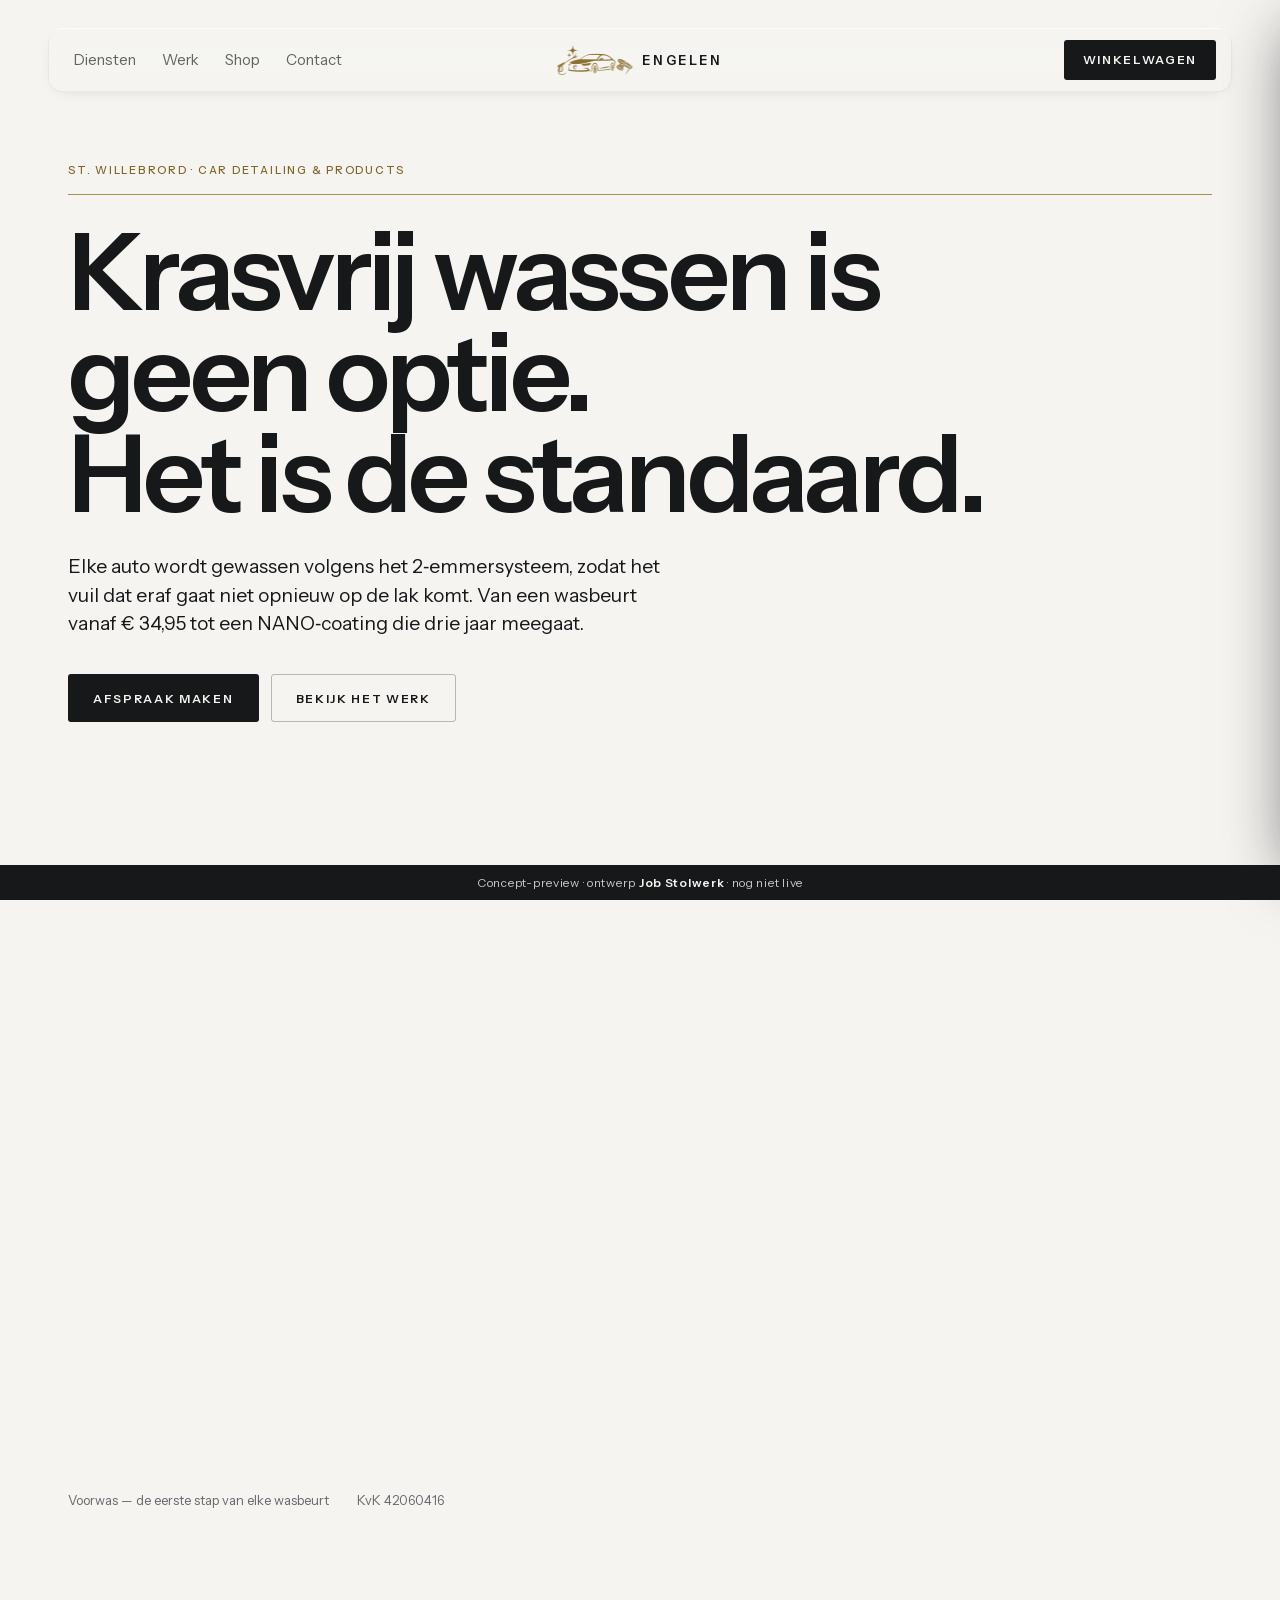
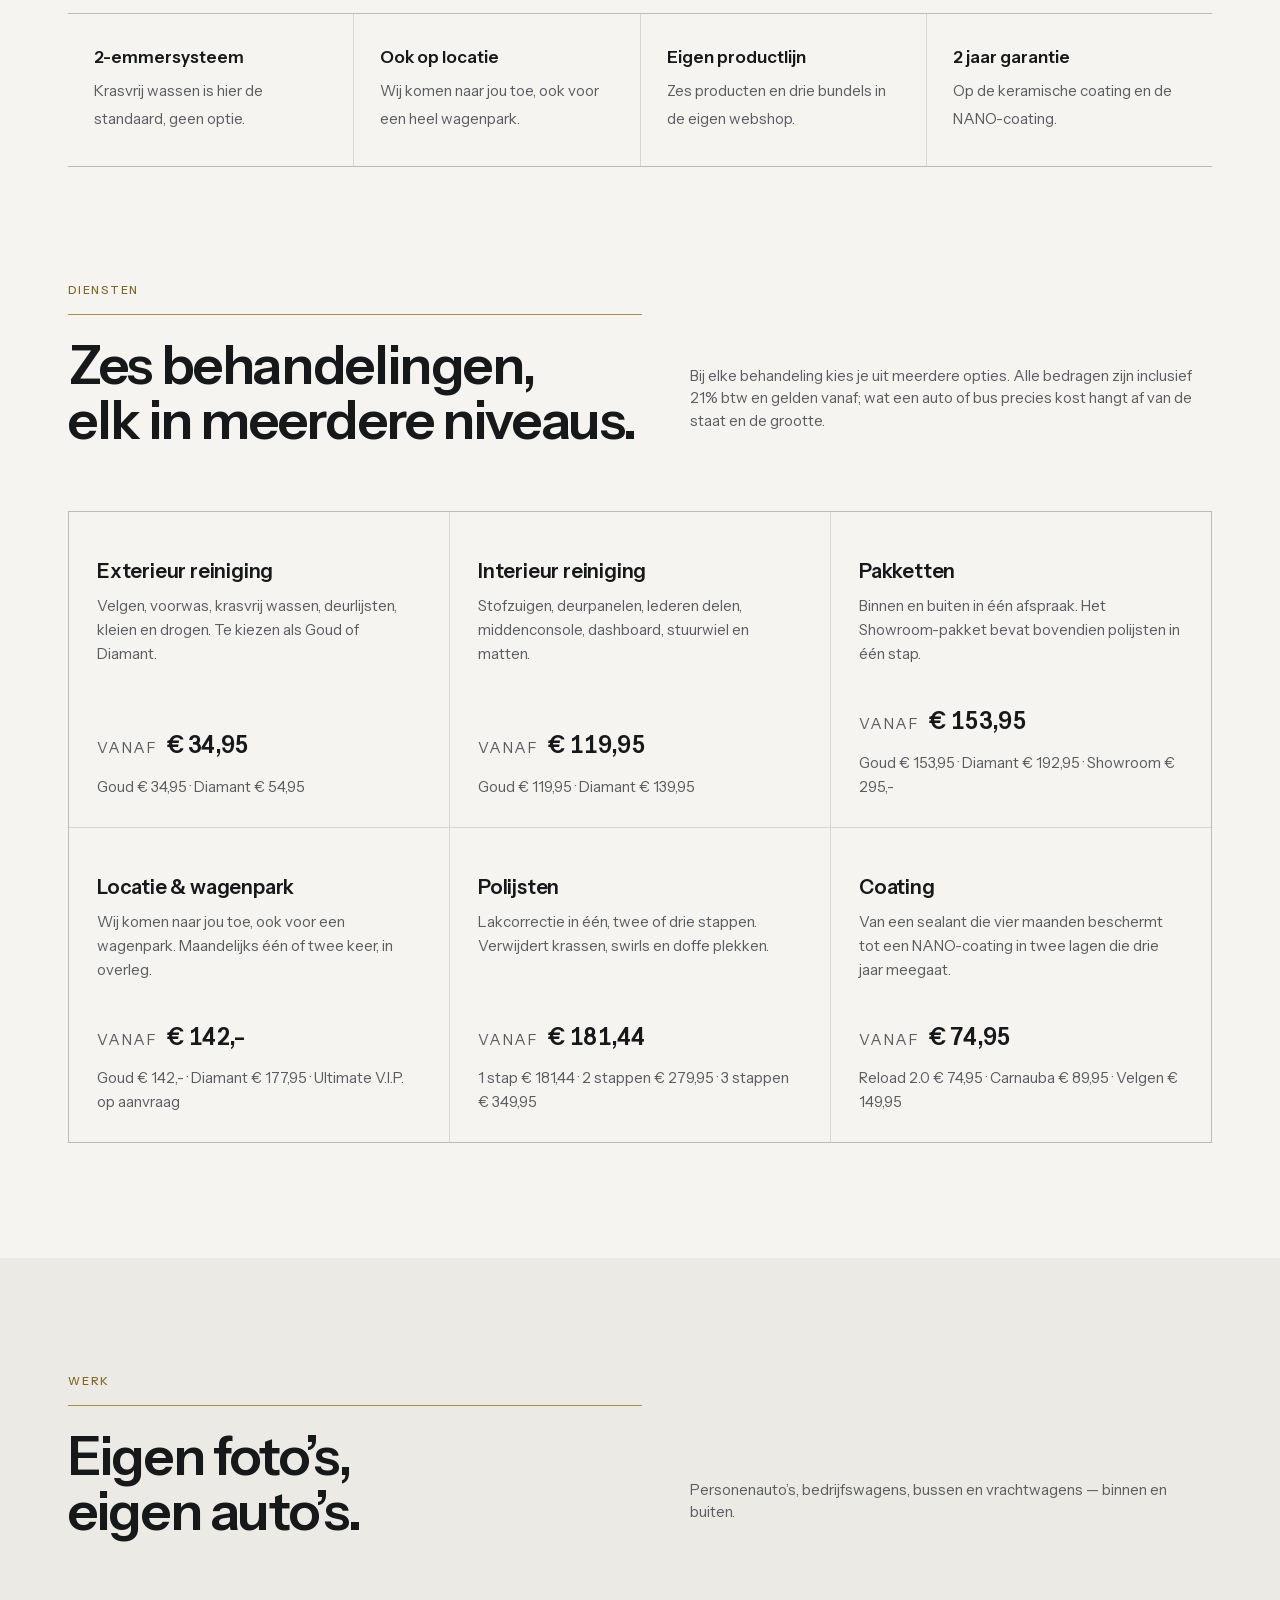
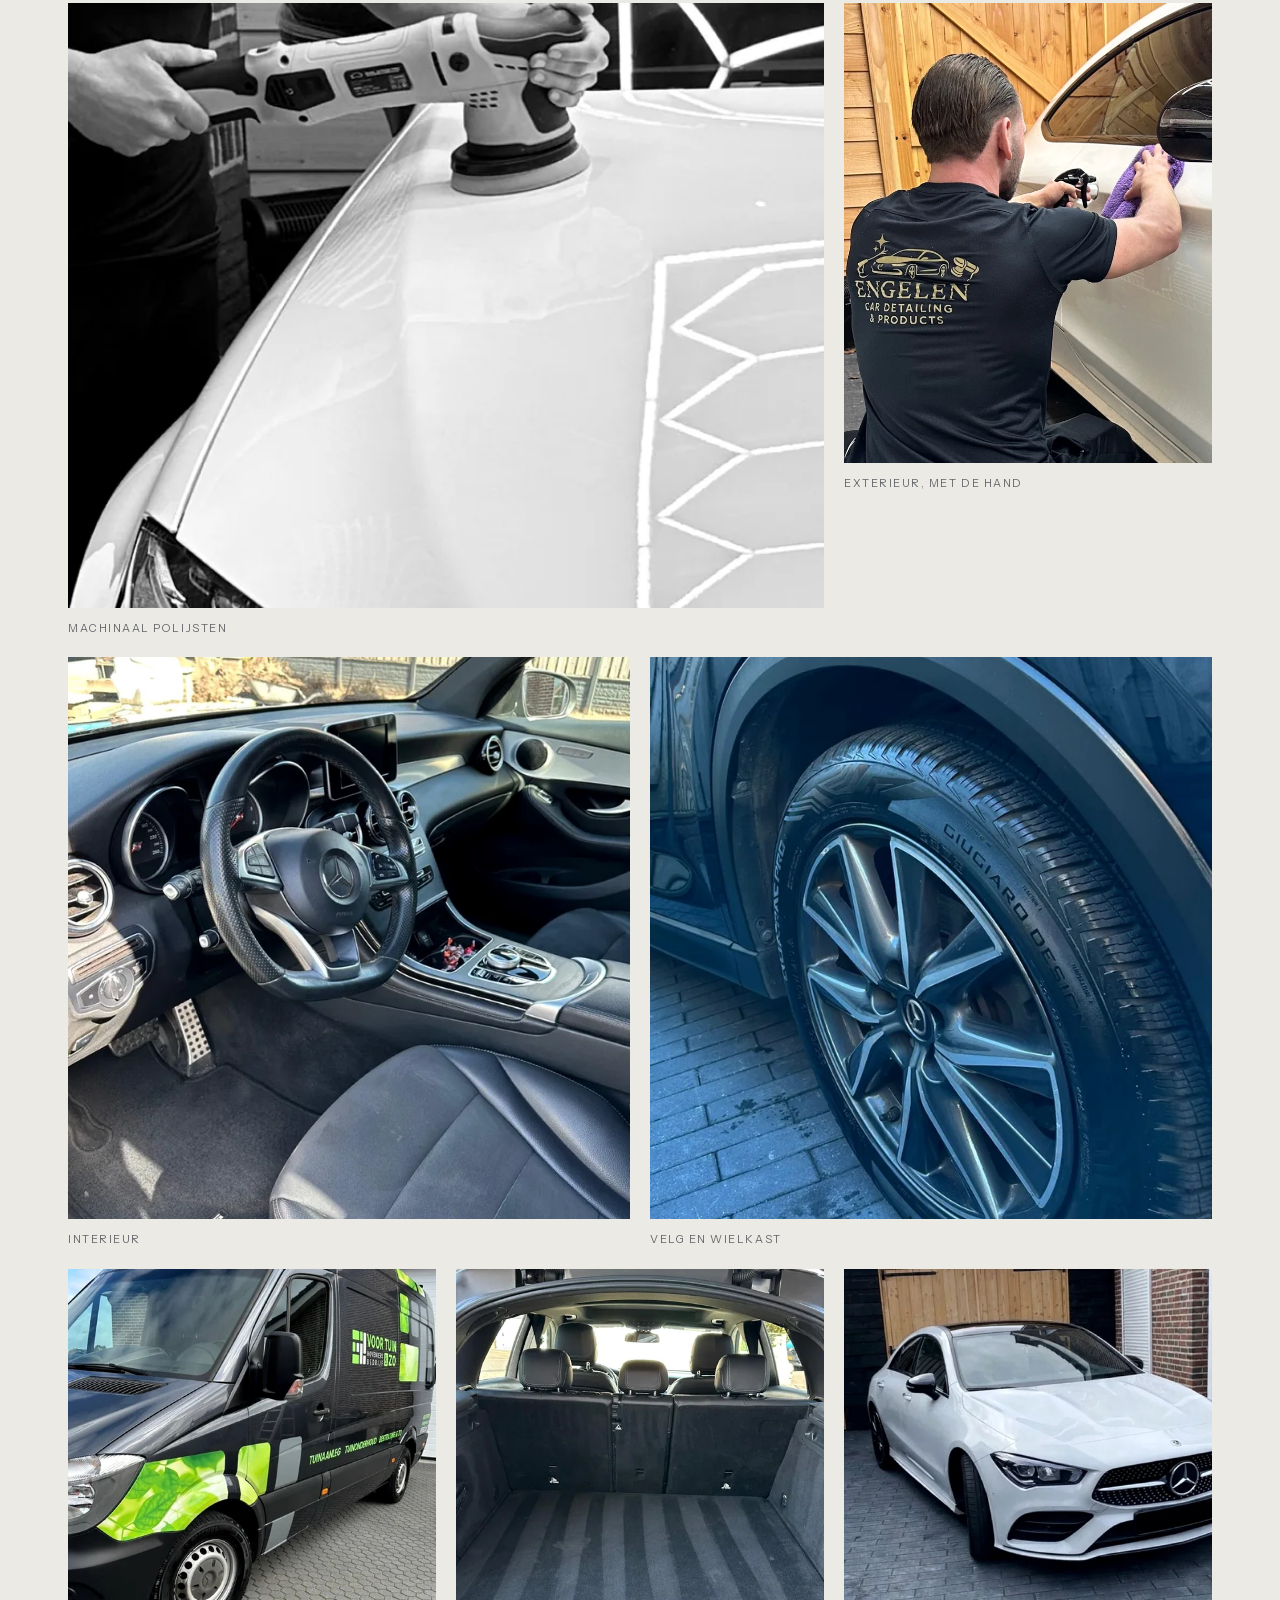
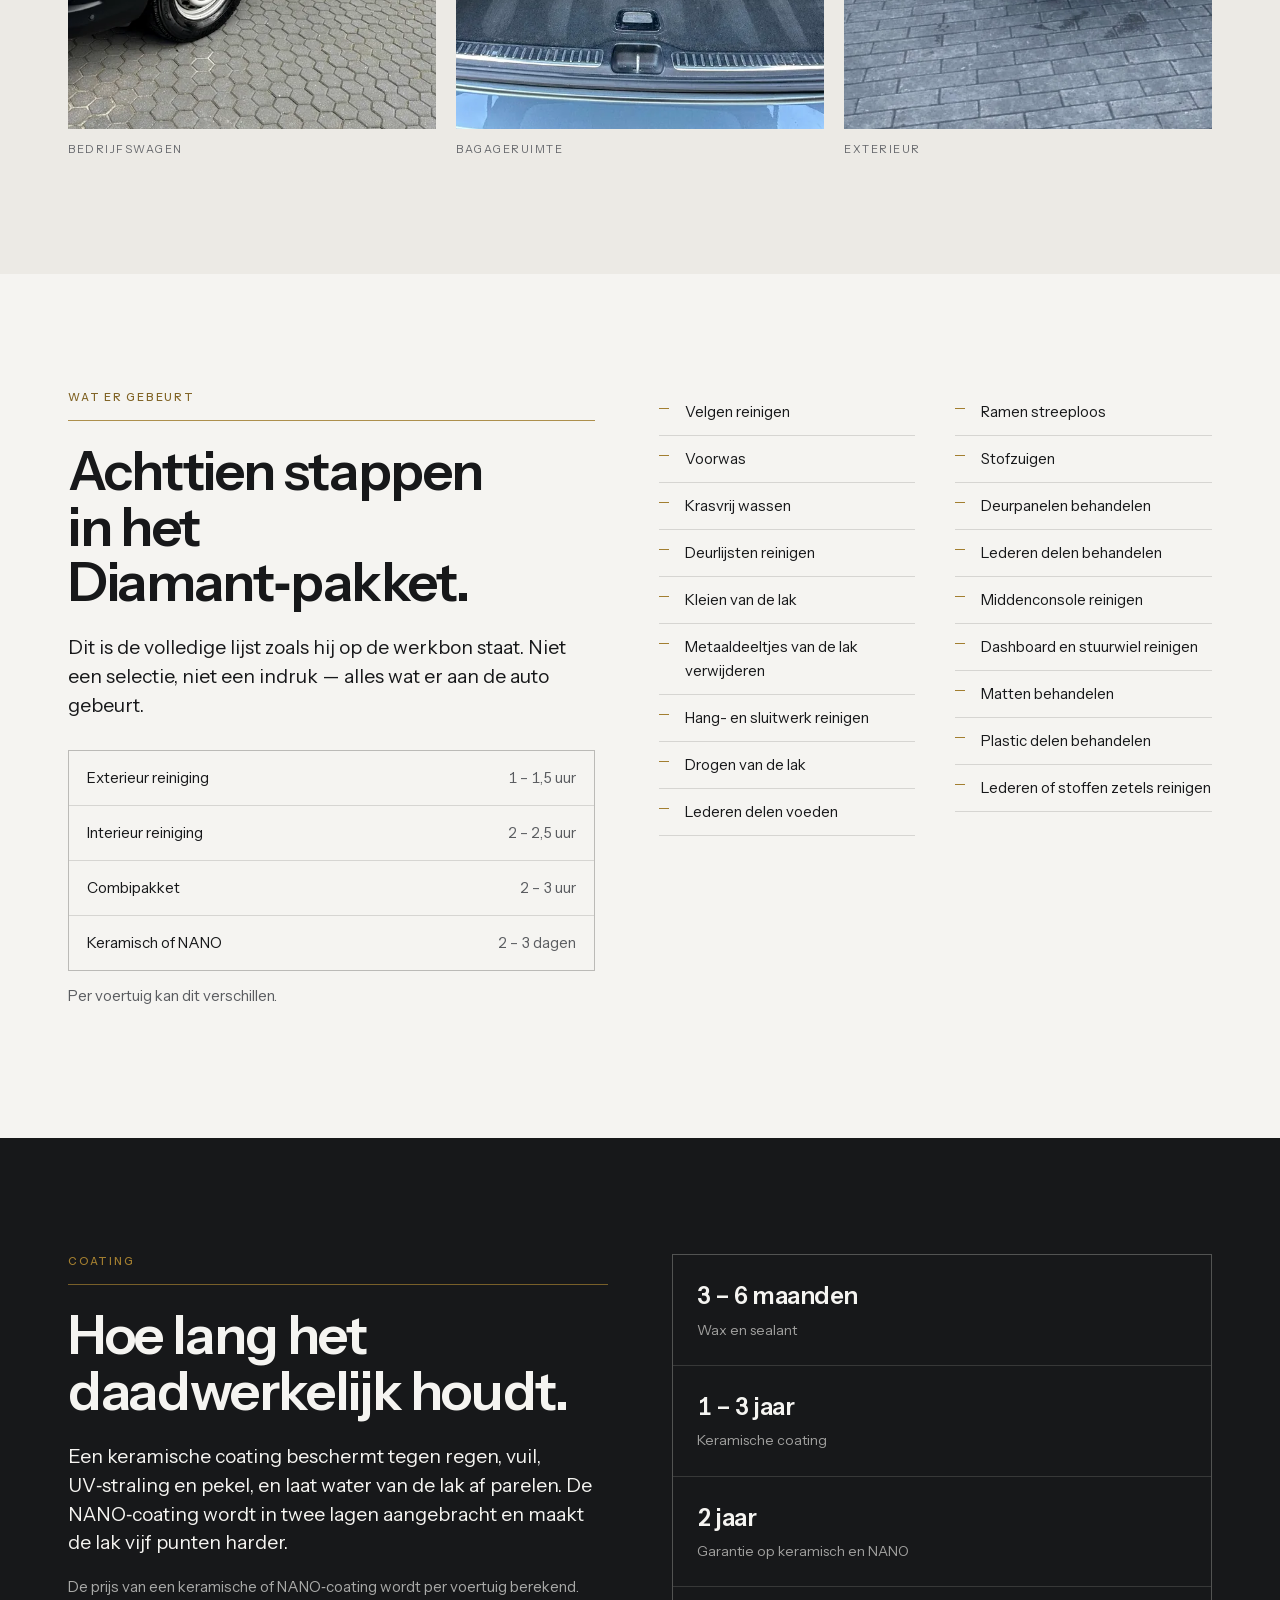
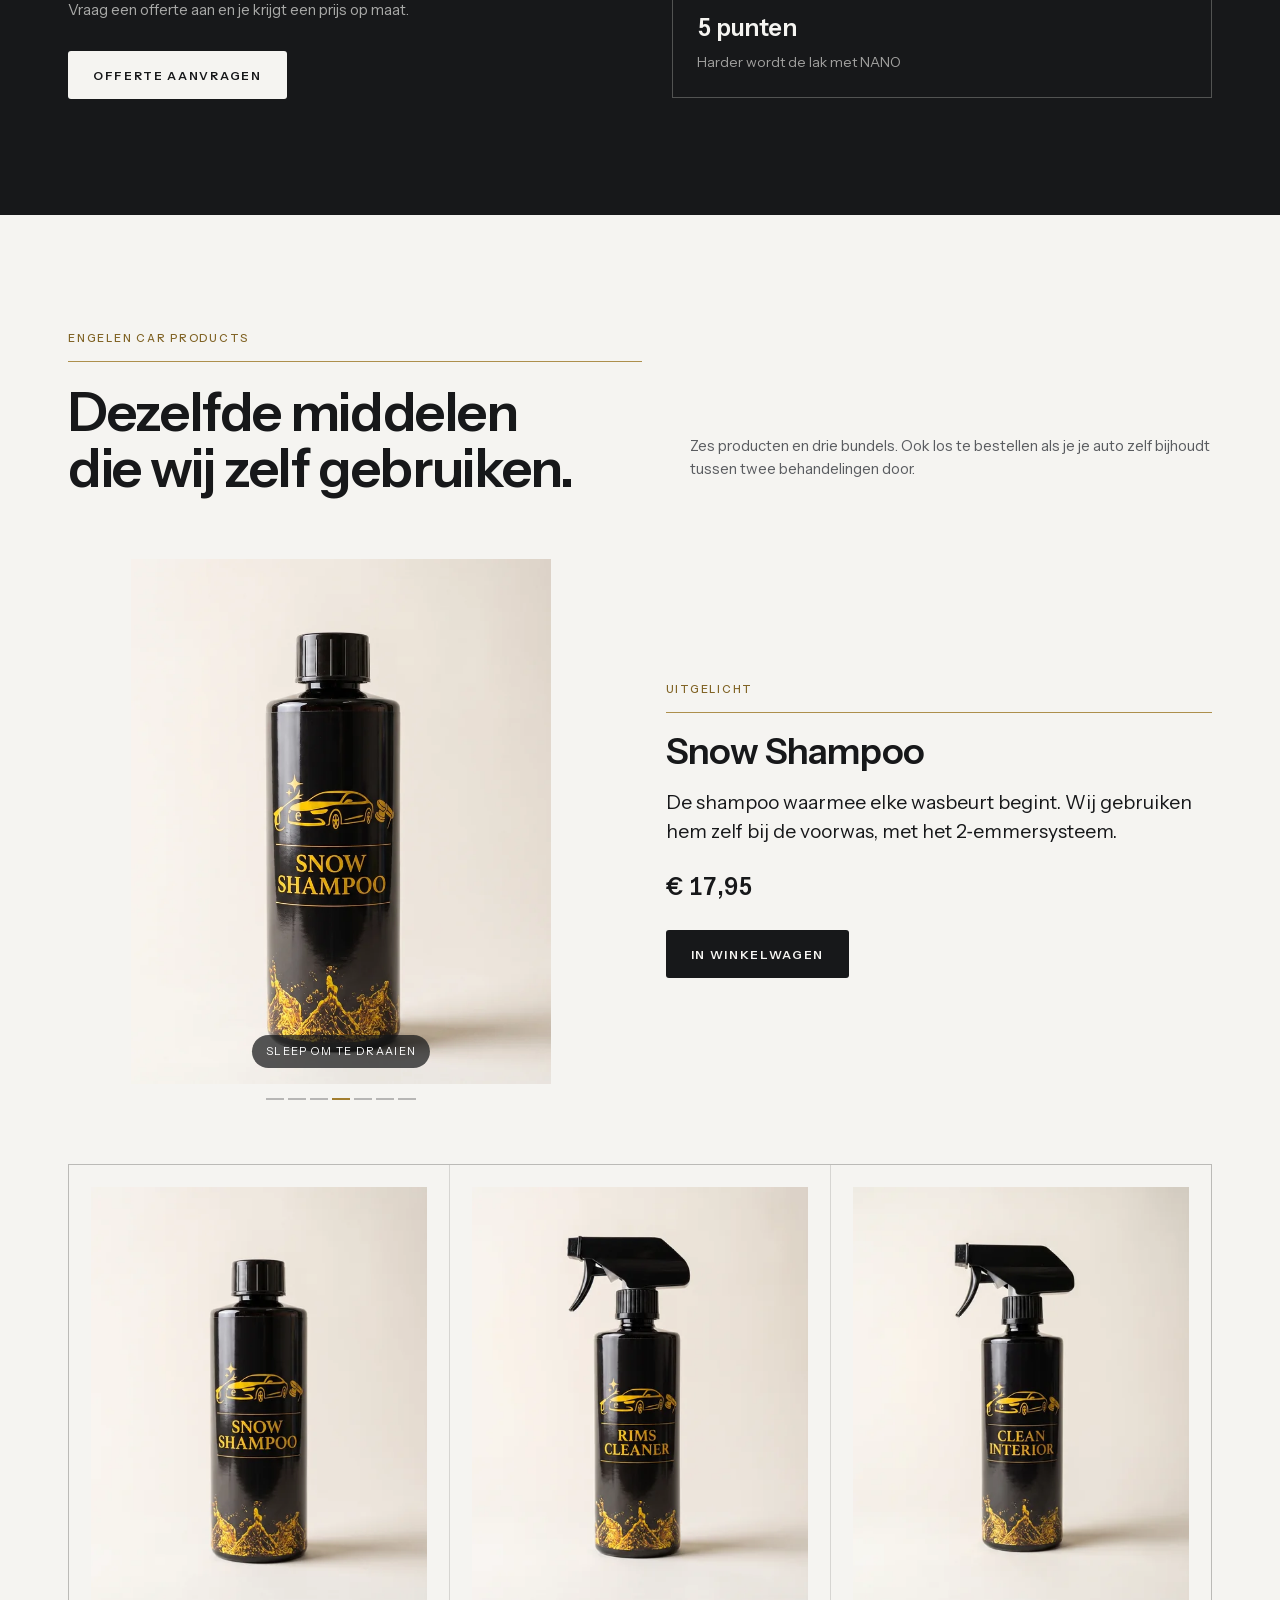
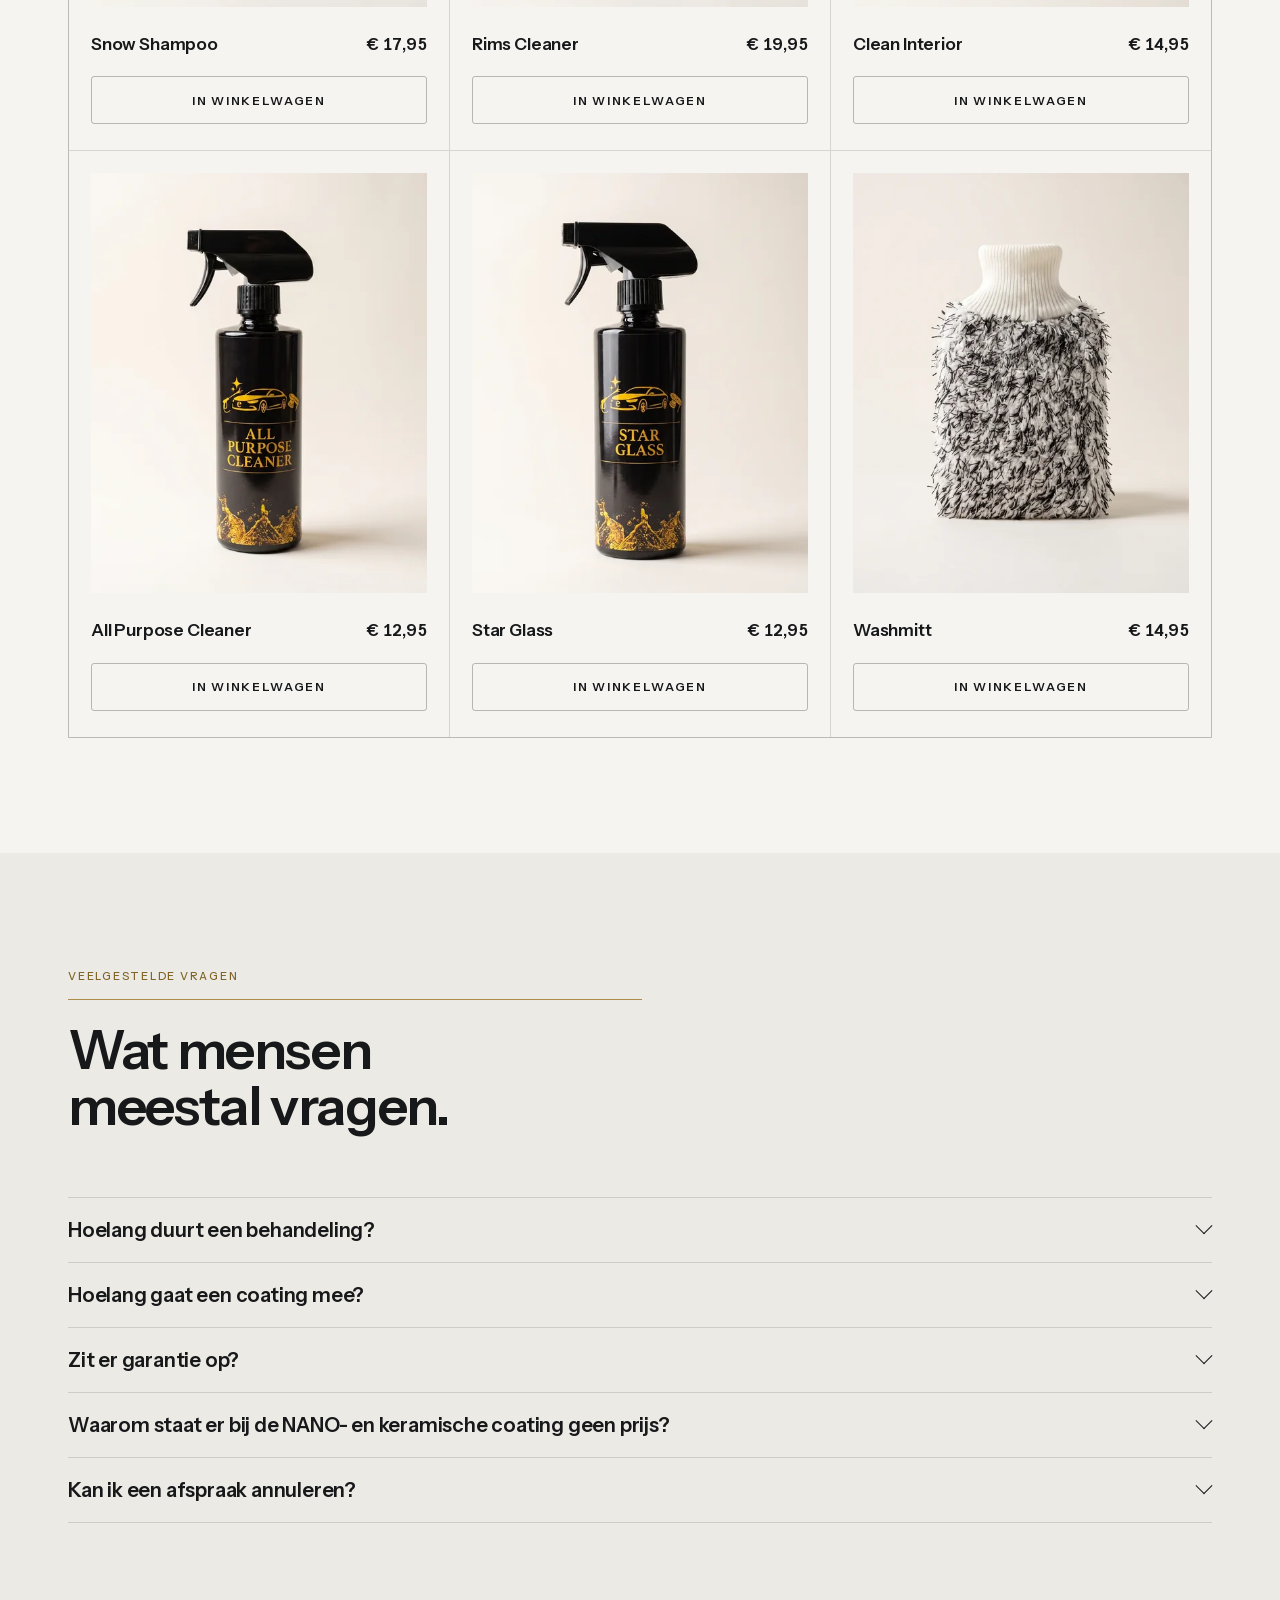
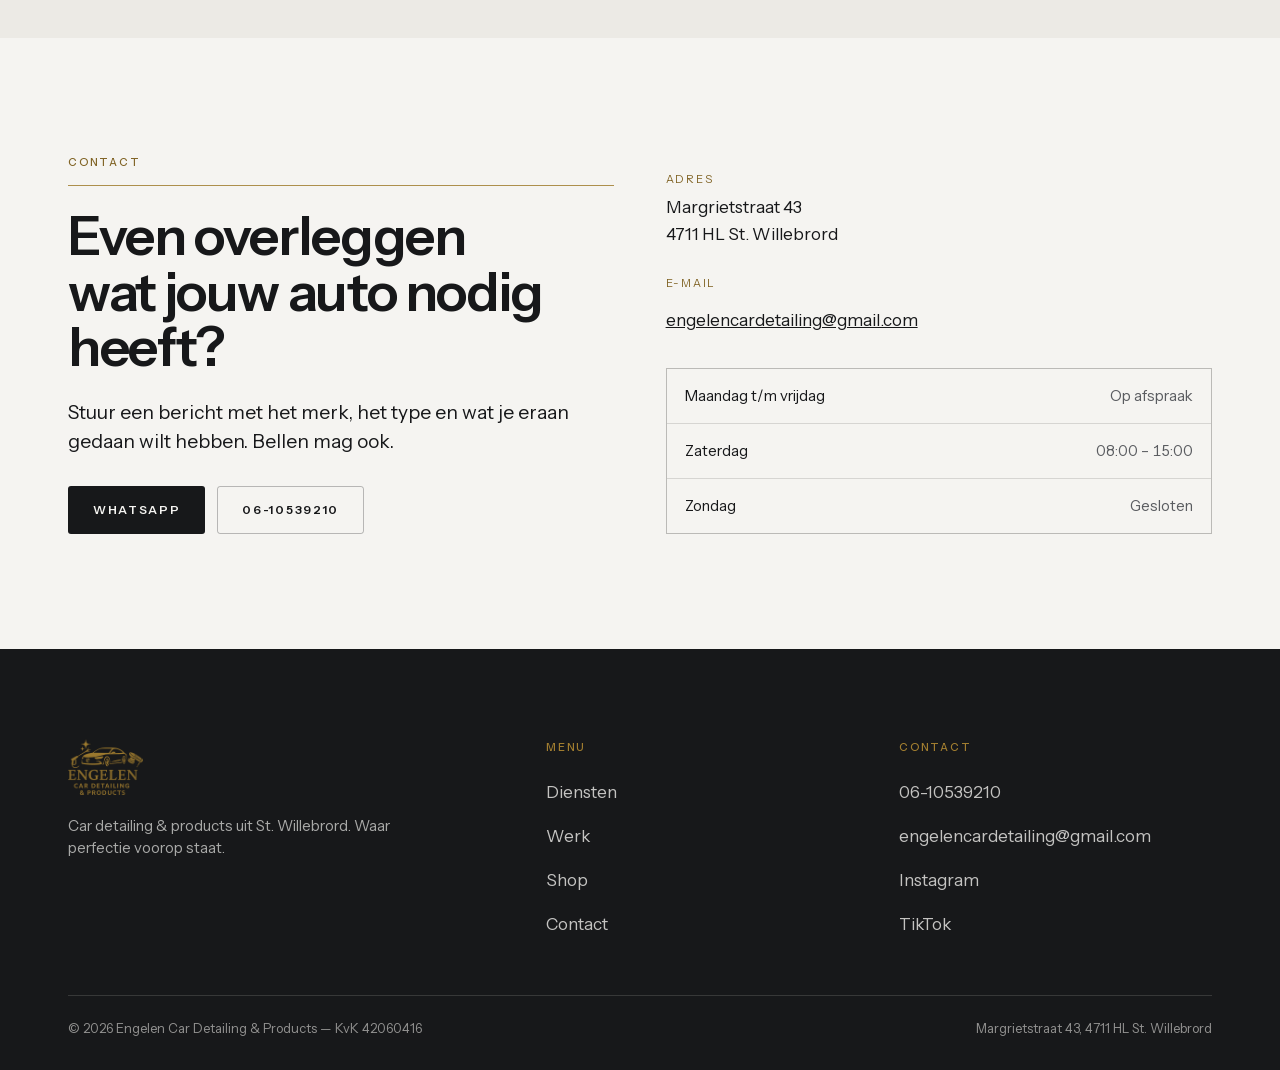
==== index.html @ 3192524f "Foto per dienst, contrast geijkt op de donkerste band Co-Authored-By: Claude Opus 5 (1M context) <no" ====
<!DOCTYPE html>
<html lang="nl">
<head>
<meta charset="utf-8">
<meta name="viewport" content="width=device-width, initial-scale=1, viewport-fit=cover">
<title>Engelen Car Detailing &mdash; car detailing in St. Willebrord</title>
<meta name="description" content="Car detailing in St. Willebrord. Krasvrij wassen met het 2-emmersysteem, interieurreiniging, polijsten en keramische coating. Ook op locatie en voor wagenparken.">
<meta name="robots" content="noindex, nofollow">
<meta property="og:title" content="Engelen Car Detailing &mdash; car detailing in St. Willebrord">
<meta property="og:description" content="Car detailing in St. Willebrord. Krasvrij wassen met het 2-emmersysteem, interieurreiniging, polijsten en keramische coating. Ook op locatie en voor wagenparken.">
<meta property="og:type" content="website">
<meta property="og:locale" content="nl_NL">
<meta name="theme-color" content="#F5F4F1">
<link rel="icon" href="assets/beeld/favicon.png" type="image/png">
<script>document.documentElement.className+=" js-aan";</script>
<link rel="preload" as="font" type="font/woff2" href="assets/fonts/instrument-sans-latin.woff2" crossorigin>
<link rel="stylesheet" href="assets/stijl.css?v=aa8e0871">
<link rel="preload" as="image" href="assets/beeld/hero-schuim-1600.webp"
      imagesrcset="assets/beeld/hero-schuim-700.webp 700w, assets/beeld/hero-schuim-1000.webp 1000w, assets/beeld/hero-schuim-1600.webp 1600w"
      imagesizes="100vw">
<script type="application/ld+json">
{"@context":"https://schema.org","@type":"AutoWash",
 "name":"Engelen Car Detailing en Products","url":"https://www.engelencardetailing.nl/",
 "telephone":"+31610539210","email":"engelencardetailing@gmail.com","identifier":"KvK 42060416",
 "slogan":"Waar perfectie voorop staat",
 "address":{"@type":"PostalAddress","streetAddress":"Margrietstraat 43",
   "postalCode":"4711 HL","addressLocality":"St. Willebrord","addressCountry":"NL"},
 "openingHoursSpecification":[
   {"@type":"OpeningHoursSpecification","dayOfWeek":["Saturday"],
     "opens":"08:00","closes":"15:00"}],
 "sameAs":["https://instagram.com/Engelen_car_detailing","https://tiktok.com/@Engelen_Car_Detailing"],
 "makesOffer":[{"@type":"Offer","name":"Exterieur reiniging","price":"34.95","priceCurrency":"EUR"}, {"@type":"Offer","name":"Interieur reiniging","price":"119.95","priceCurrency":"EUR"}, {"@type":"Offer","name":"Pakketten","price":"153.95","priceCurrency":"EUR"}, {"@type":"Offer","name":"Locatie en wagenpark","price":"142","priceCurrency":"EUR"}, {"@type":"Offer","name":"Polijsten","price":"181.44","priceCurrency":"EUR"}, {"@type":"Offer","name":"Coating","price":"74.95","priceCurrency":"EUR"}]}
</script>
</head>
<body>
<a class="overslaan" href="#hoofd">Naar de hoofdinhoud</a>
<header class="kop">
  <div class="kop-rand" aria-hidden="true"></div>
  <div class="kop-binnen">
    <nav class="pil" aria-label="Hoofdmenu">
      <a class="pil-merk" href="index.html" aria-label="Engelen Car Detailing, naar boven">
        <img src="assets/beeld/logo-mark-licht-120.png" alt="" width="76" height="30">
        <b>Engelen</b>
      </a>
      <ul class="pil-links"><li><a href="diensten.html">Diensten</a></li><li><a href="index.html#werk">Werk</a></li><li><a href="shop.html">Shop</a></li><li><a href="index.html#contact">Contact</a></li></ul>
      <div class="pil-actie">
        <a class="knop mand-knop" href="shop.html">Winkelwagen
          <span class="mand-teller" hidden>0</span></a>
      </div>
      <button class="pil-hamburger" type="button" aria-expanded="false"
              aria-controls="site-menu" aria-label="Menu openen"><span></span></button>
    </nav>
    <div class="paneel" id="site-menu">
      <a href="diensten.html">Diensten</a><a href="index.html#werk">Werk</a><a href="shop.html">Shop</a><a href="index.html#contact">Contact</a>
      <div class="paneel-voet">
        <a class="knop" href="https://api.whatsapp.com/send?phone=31610539210" rel="noopener">Afspraak via WhatsApp</a>
        <a href="tel:+31610539210"
           style="display:flex;align-items:center;min-height:44px;padding-inline:16px;
                  font-size:.9375rem;color:var(--inkt-zacht);text-decoration:none">06-10539210</a>
      </div>
    </div>
  </div>
</header>
<main id="hoofd">
<section class="hero" data-sectie="hero" id="boven">
  <div class="omhulsel">
    <p class="label">St. Willebrord &middot; Car detailing &amp; products</p>
    <hr class="haarlijn">
    <h1 class="display hero-kop" style="margin-top:26px">Krasvrij wassen is<br>geen optie.<br>Het is de standaard.</h1>
    <p class="lood hero-lood">Elke auto wordt gewassen volgens het 2&#8209;emmersysteem, zodat het
      vuil dat eraf gaat niet opnieuw op de lak komt. Van een wasbeurt vanaf
      €&nbsp;34,95 tot een NANO&#8209;coating die drie jaar meegaat.</p>
    <div class="hero-acties">
      <a class="knop" href="https://api.whatsapp.com/send?phone=31610539210" rel="noopener">Afspraak maken</a>
      <a class="knop knop-open" href="#werk">Bekijk het werk</a>
    </div>
  </div>
  <div class="hero-beeld">
    <picture>
      <source media="(max-width: 699px)"
              srcset="assets/beeld/hero-schuim-mob-700.webp 700w, assets/beeld/hero-schuim-mob-1000.webp 1000w"
              sizes="100vw">
      <img src="assets/beeld/hero-schuim-1600.webp" srcset="assets/beeld/hero-schuim-700.webp 700w, assets/beeld/hero-schuim-1000.webp 1000w, assets/beeld/hero-schuim-1600.webp 1600w" sizes="100vw" alt="Auto onder een laag schuim tijdens de voorwas" loading="eager" decoding="async">
    </picture>
  </div>
  <div class="omhulsel">
    <p class="hero-onder"><span>Voorwas &mdash; de eerste stap van elke wasbeurt</span>
      <span>KvK 42060416</span></p>
  </div>
</section>
<section data-sectie="feiten" style="padding-top:clamp(56px,7vw,96px)">
  <div class="omhulsel"><div class="feiten"><div class="feit"><b>2-emmersysteem</b><span>Krasvrij wassen is hier de standaard, geen optie.</span></div><div class="feit"><b>Ook op locatie</b><span>Wij komen naar jou toe, ook voor een heel wagenpark.</span></div><div class="feit"><b>Eigen productlijn</b><span>Zes producten en drie bundels in de eigen webshop.</span></div><div class="feit"><b>2 jaar garantie</b><span>Op de keramische coating en de NANO-coating.</span></div></div></div>
</section>
<section class="sectie" id="diensten" data-sectie="diensten">
  <div class="omhulsel">
    <div class="sectie-kop reveal">
      <div>
        <p class="label">Diensten</p><hr class="haarlijn">
        <h2 class="kop-2" style="margin-top:22px">Zes behandelingen,<br>elk in meerdere niveaus.</h2>
      </div>
      <p class="meta">Bij elke behandeling kies je uit meerdere opties. Alle bedragen zijn
        inclusief 21% btw en gelden vanaf; wat een auto of bus precies kost hangt af van
        de staat en de grootte.</p>
    </div>
    <div class="diensten reveal"><article class="dienst" id="dienst-exterieur">
      <h3 class="kop-3">Exterieur reiniging</h3>
      <p>Velgen, voorwas, krasvrij wassen, deurlijsten, kleien en drogen. Te kiezen als Goud of Diamant.</p>
      <div class="dienst-voet">
        <p class="dienst-prijs">Vanaf <b class="cijfer">€&nbsp;34,95</b></p>
        <p class="dienst-varianten">Goud € 34,95 &middot; Diamant € 54,95</p>
      </div>
    </article><article class="dienst" id="dienst-interieur">
      <h3 class="kop-3">Interieur reiniging</h3>
      <p>Stofzuigen, deurpanelen, lederen delen, middenconsole, dashboard, stuurwiel en matten.</p>
      <div class="dienst-voet">
        <p class="dienst-prijs">Vanaf <b class="cijfer">€&nbsp;119,95</b></p>
        <p class="dienst-varianten">Goud € 119,95 &middot; Diamant € 139,95</p>
      </div>
    </article><article class="dienst" id="dienst-pakketten">
      <h3 class="kop-3">Pakketten</h3>
      <p>Binnen en buiten in één afspraak. Het Showroom-pakket bevat bovendien polijsten in één stap.</p>
      <div class="dienst-voet">
        <p class="dienst-prijs">Vanaf <b class="cijfer">€&nbsp;153,95</b></p>
        <p class="dienst-varianten">Goud € 153,95 &middot; Diamant € 192,95 &middot; Showroom € 295,-</p>
      </div>
    </article><article class="dienst" id="dienst-locatie">
      <h3 class="kop-3">Locatie &amp; wagenpark</h3>
      <p>Wij komen naar jou toe, ook voor een wagenpark. Maandelijks één of twee keer, in overleg.</p>
      <div class="dienst-voet">
        <p class="dienst-prijs">Vanaf <b class="cijfer">€&nbsp;142,-</b></p>
        <p class="dienst-varianten">Goud € 142,- &middot; Diamant € 177,95 &middot; Ultimate V.I.P. op aanvraag</p>
      </div>
    </article><article class="dienst" id="dienst-polijsten">
      <h3 class="kop-3">Polijsten</h3>
      <p>Lakcorrectie in één, twee of drie stappen. Verwijdert krassen, swirls en doffe plekken.</p>
      <div class="dienst-voet">
        <p class="dienst-prijs">Vanaf <b class="cijfer">€&nbsp;181,44</b></p>
        <p class="dienst-varianten">1 stap € 181,44 &middot; 2 stappen € 279,95 &middot; 3 stappen € 349,95</p>
      </div>
    </article><article class="dienst" id="dienst-coating">
      <h3 class="kop-3">Coating</h3>
      <p>Van een sealant die vier maanden beschermt tot een NANO-coating in twee lagen die drie jaar meegaat.</p>
      <div class="dienst-voet">
        <p class="dienst-prijs">Vanaf <b class="cijfer">€&nbsp;74,95</b></p>
        <p class="dienst-varianten">Reload 2.0 € 74,95 &middot; Carnauba € 89,95 &middot; Velgen € 149,95</p>
      </div>
    </article></div>
  </div>
</section>
<section class="sectie band-2" id="werk" data-sectie="werk">
  <div class="omhulsel">
    <div class="sectie-kop reveal">
      <div>
        <p class="label">Werk</p><hr class="haarlijn">
        <h2 class="kop-2" style="margin-top:22px">Eigen foto&rsquo;s,<br>eigen auto&rsquo;s.</h2>
      </div>
      <p class="meta">Personenauto&rsquo;s, bedrijfswagens, bussen en vrachtwagens &mdash;
        binnen en buiten.</p>
    </div>
    <div class="werk-raster reveal"><figure class="werk-kaart werk-groot">
      <div class="werk-doos"><img src="assets/beeld/werk-polijsten-1000.webp" srcset="assets/beeld/werk-polijsten-700.webp 700w, assets/beeld/werk-polijsten-1000.webp 1000w" sizes="(max-width: 899px) 50vw, 40vw" alt="Machinaal polijsten" loading="lazy" decoding="async"></div>
      <figcaption>Machinaal polijsten</figcaption>
    </figure><figure class="werk-kaart werk-klein">
      <div class="werk-doos"><img src="assets/beeld/werk-hand-1000.webp" srcset="assets/beeld/werk-hand-700.webp 700w, assets/beeld/werk-hand-1000.webp 1000w" sizes="(max-width: 899px) 50vw, 40vw" alt="Exterieur, met de hand" loading="lazy" decoding="async"></div>
      <figcaption>Exterieur, met de hand</figcaption>
    </figure><figure class="werk-kaart werk-half">
      <div class="werk-doos"><img src="assets/beeld/werk-interieur-1000.webp" srcset="assets/beeld/werk-interieur-700.webp 700w, assets/beeld/werk-interieur-1000.webp 1000w" sizes="(max-width: 899px) 50vw, 40vw" alt="Interieur" loading="lazy" decoding="async"></div>
      <figcaption>Interieur</figcaption>
    </figure><figure class="werk-kaart werk-half">
      <div class="werk-doos"><img src="assets/beeld/werk-wiel-700.webp" srcset="assets/beeld/werk-wiel-700.webp 700w" sizes="(max-width: 899px) 50vw, 40vw" alt="Velg en wielkast" loading="lazy" decoding="async"></div>
      <figcaption>Velg en wielkast</figcaption>
    </figure><figure class="werk-kaart werk-klein">
      <div class="werk-doos"><img src="assets/beeld/werk-bus-1000.webp" srcset="assets/beeld/werk-bus-700.webp 700w, assets/beeld/werk-bus-1000.webp 1000w" sizes="(max-width: 899px) 50vw, 40vw" alt="Bedrijfswagen" loading="lazy" decoding="async"></div>
      <figcaption>Bedrijfswagen</figcaption>
    </figure><figure class="werk-kaart werk-klein">
      <div class="werk-doos"><img src="assets/beeld/werk-bagage-1000.webp" srcset="assets/beeld/werk-bagage-700.webp 700w, assets/beeld/werk-bagage-1000.webp 1000w" sizes="(max-width: 899px) 50vw, 40vw" alt="Bagageruimte" loading="lazy" decoding="async"></div>
      <figcaption>Bagageruimte</figcaption>
    </figure><figure class="werk-kaart werk-klein">
      <div class="werk-doos"><img src="assets/beeld/werk-cla-1000.webp" srcset="assets/beeld/werk-cla-700.webp 700w, assets/beeld/werk-cla-1000.webp 1000w" sizes="(max-width: 899px) 50vw, 40vw" alt="Exterieur" loading="lazy" decoding="async"></div>
      <figcaption>Exterieur</figcaption>
    </figure></div>
  </div>
</section>
<section class="sectie" id="proces" data-sectie="proces">
  <div class="omhulsel">
    <div class="proces">
      <div class="reveal">
        <p class="label">Wat er gebeurt</p><hr class="haarlijn">
        <h2 class="kop-2" style="margin-top:22px">Achttien stappen<br>in het Diamant&#8209;pakket.</h2>
        <p class="lood" style="margin-top:24px">Dit is de volledige lijst zoals hij op de
          werkbon staat. Niet een selectie, niet een indruk &mdash; alles wat er aan de
          auto gebeurt.</p>
        <div class="duur"><div><span>Exterieur reiniging</span><span>1 – 1,5 uur</span></div><div><span>Interieur reiniging</span><span>2 – 2,5 uur</span></div><div><span>Combipakket</span><span>2 – 3 uur</span></div><div><span>Keramisch of NANO</span><span>2 – 3 dagen</span></div></div>
        <p class="meta" style="margin-top:14px">Per voertuig kan dit verschillen.</p>
      </div>
      <ol class="stappen reveal"><li>Velgen reinigen</li><li>Voorwas</li><li>Krasvrij wassen</li><li>Deurlijsten reinigen</li><li>Kleien van de lak</li><li>Metaaldeeltjes van de lak verwijderen</li><li>Hang- en sluitwerk reinigen</li><li>Drogen van de lak</li><li>Lederen delen voeden</li><li>Ramen streeploos</li><li>Stofzuigen</li><li>Deurpanelen behandelen</li><li>Lederen delen behandelen</li><li>Middenconsole reinigen</li><li>Dashboard en stuurwiel reinigen</li><li>Matten behandelen</li><li>Plastic delen behandelen</li><li>Lederen of stoffen zetels reinigen</li></ol>
    </div>
  </div>
</section>
<section class="sectie band-donker" id="coating" data-sectie="coating">
  <div class="omhulsel">
    <div class="coating">
      <div class="reveal">
        <p class="label">Coating</p><hr class="haarlijn">
        <h2 class="kop-2" style="margin-top:22px">Hoe lang het<br>daadwerkelijk houdt.</h2>
        <p class="lood" style="margin-top:24px">Een keramische coating beschermt tegen regen,
          vuil, UV&#8209;straling en pekel, en laat water van de lak af parelen. De NANO&#8209;coating
          wordt in twee lagen aangebracht en maakt de lak vijf punten harder.</p>
        <p class="meta" style="margin-top:18px">De prijs van een keramische of NANO&#8209;coating
          wordt per voertuig berekend. Vraag een offerte aan en je krijgt een prijs op maat.</p>
        <div class="hero-acties" style="margin-top:30px">
          <a class="knop" href="https://api.whatsapp.com/send?phone=31610539210" rel="noopener">Offerte aanvragen</a>
        </div>
      </div>
      <div class="standtijd reveal"><div><b class="cijfer">3 – 6 maanden</b><span>Wax en sealant</span></div><div><b class="cijfer">1 – 3 jaar</b><span>Keramische coating</span></div><div><b class="cijfer">2 jaar</b><span>Garantie op keramisch en NANO</span></div><div><b class="cijfer">5 punten</b><span>Harder wordt de lak met NANO</span></div></div>
    </div>
  </div>
</section>
<section class="sectie" id="shop" data-sectie="shop">
  <div class="omhulsel">
    <div class="sectie-kop reveal">
      <div>
        <p class="label">Engelen Car Products</p><hr class="haarlijn">
        <h2 class="kop-2" style="margin-top:22px">Dezelfde middelen<br>die wij zelf gebruiken.</h2>
      </div>
      <p class="meta">Zes producten en drie bundels. Ook los te bestellen als je je auto
        zelf bijhoudt tussen twee behandelingen door.</p>
    </div>
    <div class="uitgelicht reveal">
      <div>
        <div class="draaitafel" id="draaitafel" tabindex="0" role="img"
             aria-label="Snow Shampoo, sleep om de fles te draaien">
          <img src="assets/beeld/draai/fles-0.webp" alt="" loading="lazy" decoding="async"><img src="assets/beeld/draai/fles-1.webp" alt="" loading="lazy" decoding="async"><img src="assets/beeld/draai/fles-2.webp" alt="" loading="lazy" decoding="async"><img src="assets/beeld/draai/fles-3.webp" alt="" loading="lazy" decoding="async" class="aan"><img src="assets/beeld/draai/fles-4.webp" alt="" loading="lazy" decoding="async"><img src="assets/beeld/draai/fles-5.webp" alt="" loading="lazy" decoding="async"><img src="assets/beeld/draai/fles-6.webp" alt="" loading="lazy" decoding="async">
          <span class="draaitafel-hint">Sleep om te draaien</span>
        </div>
        <div class="draaitafel-schaal" aria-hidden="true"><i></i><i></i><i></i><i class=aan></i><i></i><i></i><i></i></div>
      </div>
      <div>
        <p class="label">Uitgelicht</p><hr class="haarlijn">
        <h3 class="kop-2" style="margin-top:20px;font-size:clamp(1.6rem,2.8vw,2.4rem)">Snow&nbsp;Shampoo</h3>
        <p class="lood" style="margin-top:18px">De shampoo waarmee elke wasbeurt begint.
          Wij gebruiken hem zelf bij de voorwas, met het 2&#8209;emmersysteem.</p>
        <p class="product-prijs cijfer" style="margin-top:22px;font-size:1.5rem">€&nbsp;17,95</p>
        <form action="/cart/add" method="post" data-naam="Snow Shampoo" data-prijs="1795"
              data-beeld="assets/beeld/product-snow-shampoo-500.webp" style="margin-top:18px">
          <input type="hidden" name="id" value="ENG-SNOW">
          <button class="knop" type="submit" name="add">In winkelwagen</button>
        </form>
      </div>
    </div>
    <div class="shop-raster reveal"><article class="product">
      <div class="product-beeld"><img src="assets/beeld/product-snow-shampoo-900.webp" srcset="assets/beeld/product-snow-shampoo-500.webp 500w, assets/beeld/product-snow-shampoo-900.webp 900w" sizes="(max-width: 639px) 92vw, 30vw" alt="Snow Shampoo" loading="lazy" decoding="async"></div>
      <div class="product-regel">
        <h3 class="kop-3">Snow Shampoo</h3>
        <span class="product-prijs cijfer">€&nbsp;17,95</span>
      </div>
      <form action="/cart/add" method="post" data-naam="Snow Shampoo"
            data-prijs="1795" data-beeld="assets/beeld/product-snow-shampoo-500.webp">
        <input type="hidden" name="id" value="ENG-SNOW">
        <button class="knop knop-open" type="submit" name="add">In winkelwagen</button>
      </form>
    </article><article class="product">
      <div class="product-beeld"><img src="assets/beeld/product-rims-cleaner-900.webp" srcset="assets/beeld/product-rims-cleaner-500.webp 500w, assets/beeld/product-rims-cleaner-900.webp 900w" sizes="(max-width: 639px) 92vw, 30vw" alt="Rims Cleaner" loading="lazy" decoding="async"></div>
      <div class="product-regel">
        <h3 class="kop-3">Rims Cleaner</h3>
        <span class="product-prijs cijfer">€&nbsp;19,95</span>
      </div>
      <form action="/cart/add" method="post" data-naam="Rims Cleaner"
            data-prijs="1995" data-beeld="assets/beeld/product-rims-cleaner-500.webp">
        <input type="hidden" name="id" value="ENG-RIMS">
        <button class="knop knop-open" type="submit" name="add">In winkelwagen</button>
      </form>
    </article><article class="product">
      <div class="product-beeld"><img src="assets/beeld/product-clean-interior-900.webp" srcset="assets/beeld/product-clean-interior-500.webp 500w, assets/beeld/product-clean-interior-900.webp 900w" sizes="(max-width: 639px) 92vw, 30vw" alt="Clean Interior" loading="lazy" decoding="async"></div>
      <div class="product-regel">
        <h3 class="kop-3">Clean Interior</h3>
        <span class="product-prijs cijfer">€&nbsp;14,95</span>
      </div>
      <form action="/cart/add" method="post" data-naam="Clean Interior"
            data-prijs="1495" data-beeld="assets/beeld/product-clean-interior-500.webp">
        <input type="hidden" name="id" value="ENG-INT">
        <button class="knop knop-open" type="submit" name="add">In winkelwagen</button>
      </form>
    </article><article class="product">
      <div class="product-beeld"><img src="assets/beeld/product-all-purpose-900.webp" srcset="assets/beeld/product-all-purpose-500.webp 500w, assets/beeld/product-all-purpose-900.webp 900w" sizes="(max-width: 639px) 92vw, 30vw" alt="All Purpose Cleaner" loading="lazy" decoding="async"></div>
      <div class="product-regel">
        <h3 class="kop-3">All Purpose Cleaner</h3>
        <span class="product-prijs cijfer">€&nbsp;12,95</span>
      </div>
      <form action="/cart/add" method="post" data-naam="All Purpose Cleaner"
            data-prijs="1295" data-beeld="assets/beeld/product-all-purpose-500.webp">
        <input type="hidden" name="id" value="ENG-APC">
        <button class="knop knop-open" type="submit" name="add">In winkelwagen</button>
      </form>
    </article><article class="product">
      <div class="product-beeld"><img src="assets/beeld/product-star-glass-900.webp" srcset="assets/beeld/product-star-glass-500.webp 500w, assets/beeld/product-star-glass-900.webp 900w" sizes="(max-width: 639px) 92vw, 30vw" alt="Star Glass" loading="lazy" decoding="async"></div>
      <div class="product-regel">
        <h3 class="kop-3">Star Glass</h3>
        <span class="product-prijs cijfer">€&nbsp;12,95</span>
      </div>
      <form action="/cart/add" method="post" data-naam="Star Glass"
            data-prijs="1295" data-beeld="assets/beeld/product-star-glass-500.webp">
        <input type="hidden" name="id" value="ENG-STAR">
        <button class="knop knop-open" type="submit" name="add">In winkelwagen</button>
      </form>
    </article><article class="product">
      <div class="product-beeld"><img src="assets/beeld/product-washmitt-900.webp" srcset="assets/beeld/product-washmitt-500.webp 500w, assets/beeld/product-washmitt-900.webp 900w" sizes="(max-width: 639px) 92vw, 30vw" alt="Washmitt" loading="lazy" decoding="async"></div>
      <div class="product-regel">
        <h3 class="kop-3">Washmitt</h3>
        <span class="product-prijs cijfer">€&nbsp;14,95</span>
      </div>
      <form action="/cart/add" method="post" data-naam="Washmitt"
            data-prijs="1495" data-beeld="assets/beeld/product-washmitt-500.webp">
        <input type="hidden" name="id" value="ENG-MITT">
        <button class="knop knop-open" type="submit" name="add">In winkelwagen</button>
      </form>
    </article></div>
  </div>
</section>
<section class="sectie band-2" id="vragen" data-sectie="vragen">
  <div class="omhulsel">
    <div class="sectie-kop reveal">
      <div>
        <p class="label">Veelgestelde vragen</p><hr class="haarlijn">
        <h2 class="kop-2" style="margin-top:22px">Wat mensen<br>meestal vragen.</h2>
      </div>
    </div>
    <div class="vragen reveal"><details class="vraag"><summary>Hoelang duurt een behandeling?</summary><p>Een exterieurreiniging duurt 1 tot 1,5 uur, een interieurreiniging 2 tot 2,5 uur en een combipakket 2 tot 3 uur. Een keramische of NANO-coating moet 24 uur uitharden; die behandelingen duren 2 tot 3 dagen. Per voertuig kan dit verschillen.</p></details><details class="vraag"><summary>Hoelang gaat een coating mee?</summary><p>Tussen de 3 maanden en 3 jaar. Het verschil zit in het soort: een sealende coating houdt het korter vol dan een keramische of NANO-coating.</p></details><details class="vraag"><summary>Zit er garantie op?</summary><p>Op de keramische coating en de NANO-coating zit 2 jaar garantie.</p></details><details class="vraag"><summary>Waarom staat er bij de NANO- en keramische coating geen prijs?</summary><p>Die worden per voertuig berekend, zodat de prijs klopt bij wat er nodig is. Vraag een offerte aan en je krijgt een prijs op maat.</p></details><details class="vraag"><summary>Kan ik een afspraak annuleren?</summary><p>Ja, graag 24 uur van tevoren. Wordt er binnen 24 uur geannuleerd, dan worden er kosten in rekening gebracht. Onverwachte ziekenhuisafspraken vallen daarbuiten.</p></details></div>
  </div>
</section>
<section class="sectie" id="contact" data-sectie="contact">
  <div class="omhulsel">
    <div class="contact">
      <div class="reveal">
        <p class="label">Contact</p><hr class="haarlijn">
        <h2 class="kop-2" style="margin-top:22px">Even overleggen<br>wat jouw auto nodig heeft?</h2>
        <p class="lood" style="margin-top:24px">Stuur een bericht met het merk, het type en
          wat je eraan gedaan wilt hebben. Bellen mag ook.</p>
        <div class="hero-acties" style="margin-top:30px">
          <a class="knop" href="https://api.whatsapp.com/send?phone=31610539210" rel="noopener">WhatsApp</a>
          <a class="knop knop-open" href="tel:+31610539210">06-10539210</a>
        </div>
      </div>
      <div class="reveal">
        <dl class="gegevens">
          <div><dt>Adres</dt><dd>Margrietstraat 43<br>4711 HL St. Willebrord</dd></div>
          <div><dt>E-mail</dt><dd><a href="mailto:engelencardetailing@gmail.com">engelencardetailing@gmail.com</a></dd></div>
        </dl>
        <div class="tijden" style="margin-top:26px"><div><span>Maandag t/m vrijdag</span><span>Op afspraak</span></div><div><span>Zaterdag</span><span>08:00 – 15:00</span></div><div><span>Zondag</span><span>Gesloten</span></div></div>
      </div>
    </div>
  </div>
</section>
</main>
<footer class="voet" data-sectie="voet">
  <div class="omhulsel">
    <div class="voet-raster">
      <div>
        <img src="assets/beeld/logo-vol-240.png" alt="Engelen Car Detailing &amp; Products" width="76" height="56">
        <p class="meta" style="margin-top:20px;max-width:34ch;color:rgba(245,244,241,.66)">
          Car detailing &amp; products uit St. Willebrord. Waar perfectie voorop staat.</p>
      </div>
      <div><h4>Menu</h4><ul><li><a href="diensten.html">Diensten</a></li><li><a href="index.html#werk">Werk</a></li><li><a href="shop.html">Shop</a></li><li><a href="index.html#contact">Contact</a></li></ul></div>
      <div>
        <h4>Contact</h4>
        <ul>
          <li><a href="tel:+31610539210">06-10539210</a></li>
          <li><a href="mailto:engelencardetailing@gmail.com">engelencardetailing@gmail.com</a></li>
          <li><a href="https://instagram.com/Engelen_car_detailing" rel="noopener">Instagram</a></li>
          <li><a href="https://tiktok.com/@Engelen_Car_Detailing" rel="noopener">TikTok</a></li>
        </ul>
      </div>
    </div>
    <div class="voet-onder">
      <span>&copy; 2026 Engelen Car Detailing &amp; Products &mdash; KvK 42060416</span>
      <span>Margrietstraat 43, 4711 HL St. Willebrord</span>
    </div>
  </div>
</footer>
<div class="mand-scherm" id="mand-scherm" data-mand-sluit aria-hidden="true"></div>
<aside class="mand" id="mand" aria-label="Winkelwagen">
  <div class="mand-kop">
    <b>Winkelwagen</b>
    <button class="mand-sluit" type="button" data-mand-sluit aria-label="Sluiten">&times;</button>
  </div>
  <ul class="mand-lijst" id="mand-lijst"></ul>
  <div class="mand-voet">
    <div style="display:flex;justify-content:space-between;font-weight:600">
      <span>Totaal</span><span id="mand-totaal" class="cijfer">€&nbsp;0,00</span></div>
    <p class="meta" style="margin:10px 0 0;font-size:.8125rem">Dit is een voorbeeldpagina;
      er wordt niets besteld en niets betaald.</p>
    <button class="knop" type="button" data-mand-sluit>Verder kijken</button>
  </div>
</aside>
<div class="balk-preview">Concept-preview &middot; ontwerp <b>Job Stolwerk</b> &middot; nog niet live</div>
<script src="assets/site.js?v=4b437623" defer></script>
</body>
</html>
---- assets/stijl.css ----
/* Engelen Car Detailing — stijl.css
   ------------------------------------------------------------------------
   Eén bestand, geen framework, geen buildstap. Alles wat hier staat is
   gemeten, niet gekozen op gevoel:

   --goud-merk  is de meest voorkomende gouden pixel in hun eigen logo
                (#A27E30). Op papier haalt hij 3,43:1 en dus NOOIT tekst.
   --goud-tekst is diezelfde tint verdiept tot 4,61:1 op papier, zodat
                kapitaallabels de toets halen. Zelfde H (41°) en S (54%).
   Maten uit de meting van autofinesse.com (02-09): wit dekt 32,2x het
   scherm tegen zwart 5,81x, één letterfamilie over 1041 elementen,
   display-kop op regelhoogte 0,76 met tracking -0,045em, knoppen 48px
   hoog met radius 3px, foto's op radius 0.

   REGEL DIE NERGENS GEBROKEN WORDT: geen enkel kleurverloop. Niet in
   tekst, niet in een knop, niet als overlay-fade over een foto. Dat is
   precies waar de vorige versie op sneuvelde.

   RONDINGEN: chroom is rond (de zwevende pil, de mand), inhoud is recht
   (kaarten 2px, knoppen 3px, foto's 0). Dat is één systeem, geen mengsel.
   ------------------------------------------------------------------------ */

@font-face {
  font-family: "Instrument Sans";
  src: url("fonts/instrument-sans-latin.woff2") format("woff2");
  font-weight: 400 700;
  font-display: swap;
  unicode-range: U+0000-00FF, U+0131, U+0152-0153, U+02BB-02BC, U+02C6, U+02DA,
    U+02DC, U+0304, U+0308, U+0329, U+2000-206F, U+20AC, U+2122, U+2191, U+2193,
    U+2212, U+2215, U+FEFF, U+FFFD;
}
@font-face {
  font-family: "Instrument Sans";
  src: url("fonts/instrument-sans-latin-ext.woff2") format("woff2");
  font-weight: 400 700;
  font-display: swap;
  unicode-range: U+0100-02BA, U+02BD-02C5, U+02C7-02CC, U+02CE-02D7, U+02DD-02FF,
    U+0304, U+0308, U+0329, U+1D00-1DBF, U+1E00-1E9F, U+1EF2-1EFF, U+2020,
    U+20A0-20AB, U+20AD-20C0, U+2113, U+2C60-2C7F, U+A720-A7FF;
}

:root {
  /* grond */
  --papier:      #F5F4F1;   /* nooit #fff: dat is schermlicht, geen papier */
  --papier-2:    #ECEAE5;   /* tweede band, alleen om ritme te maken */
  --inkt:        #17181A;   /* alle lopende tekst, 15,9:1 op papier */
  --inkt-zacht:  #5A5C60;   /* bijschriften, 6,3:1 */
  --inkt-meta:   #66686C;   /* ondergrens, alleen korte regels. Ook geijkt op
                               --papier-2; #74767A haalde daar maar 3,7:1. */
  --fotogrond:   #F2F0EB;   /* exact de zweep waarop de productserie geschoten is,
                               zodat foto en tegel één oppervlak vormen */
  --lijn:        rgba(23, 24, 26, 0.14);
  --lijn-sterk:  rgba(23, 24, 26, 0.28);

  /* goud — twee tokens, want één haalt de toets niet op beide gronden */
  --goud-merk:   #A27E30;   /* gemeten uit logo.png; haarlijn + op donker */
  --goud-tekst:  #816426;   /* geijkt op de DONKERSTE grond (--papier-2),
                               niet op papier: de werk- en vragensectie staan op die band
                               en daar zakte #886A28 naar 4,22:1. Nu ≥4,6:1 op beide. */

  /* donker */
  --donker:      #17181A;
  --donker-2:    #202225;

  /* maat */
  --breed:       1240px;    /* zelfde breedte als de zwevende pil */
  --lees:        62ch;
  --rand:        clamp(20px, 4vw, 48px);
  --veer:        cubic-bezier(0.22, 1, 0.36, 1);
  --ademing:     clamp(72px, 9vw, 140px);
}

*, *::before, *::after { box-sizing: border-box; }
html { -webkit-text-size-adjust: 100%; scroll-behavior: smooth; }
@media (prefers-reduced-motion: reduce) { html { scroll-behavior: auto; } }

body {
  margin: 0;
  background: var(--papier);
  color: var(--inkt);
  font-family: "Instrument Sans", -apple-system, BlinkMacSystemFont, "Segoe UI", sans-serif;
  font-size: 17px;
  line-height: 1.6;
  font-weight: 400;
  -webkit-font-smoothing: antialiased;
  overflow-x: hidden;   /* vangnet; de echte fix is per element, zie uicheck */
}

img, svg, video { display: block; max-width: 100%; }
img { height: auto; }
a { color: inherit; }
:focus-visible { outline: 2px solid var(--goud-tekst); outline-offset: 3px; }
::selection { background: var(--inkt); color: var(--papier); }

/* ---------- type ------------------------------------------------------- */
/* Tracking als calc(1em * a + b px): een vaste em-waarde wordt op 132px te
   krap en op 44px te wijd. De px-term corrigeert de kleine maten terug. */
h1, h2, h3 { margin: 0; font-weight: 600; }

.display {
  font-size: clamp(2.75rem, 8.4vw, 8.25rem);
  line-height: 0.94;
  letter-spacing: calc(1em * -0.045 + 0.6px);
  font-weight: 600;
  text-wrap: balance;
}
.kop-2 {
  font-size: clamp(1.9rem, 4.2vw, 3.5rem);
  line-height: 1.03;
  letter-spacing: calc(1em * -0.032 + 0.35px);
  text-wrap: balance;
}
.kop-3 { font-size: 1.25rem; line-height: 1.3; letter-spacing: -0.01em; }

.label {
  font-size: 0.6875rem;          /* 11px */
  font-weight: 500;
  letter-spacing: 0.16em;
  text-transform: uppercase;
  color: var(--goud-tekst);
  margin: 0;
}
.lood { font-size: clamp(1.0625rem, 1.5vw, 1.3125rem); line-height: 1.5; max-width: 46ch; }
.tekst { max-width: var(--lees); }
.meta { font-size: 0.9375rem; line-height: 1.5; color: var(--inkt-zacht); }
.cijfer { font-variant-numeric: tabular-nums; }

/* de gouden haarlijn — het enige waar merkgoud als vlak verschijnt */
.haarlijn { height: 1px; background: var(--goud-merk); border: 0; margin: 14px 0 0; opacity: .85; }

/* ---------- indeling --------------------------------------------------- */
.omhulsel { width: 100%; max-width: var(--breed); margin-inline: auto; padding-inline: var(--rand); }
.sectie { padding-block: var(--ademing); }
.band-2 { background: var(--papier-2); }
.band-donker { background: var(--donker); color: var(--papier); }
.band-donker .label { color: var(--goud-merk); }        /* 4,71:1 op inkt, gemeten */
.band-donker .meta  { color: rgba(245, 244, 241, 0.66); }
.band-donker .haarlijn { opacity: .7; }

.overslaan {
  position: absolute; left: -9999px; z-index: 100;
  background: var(--inkt); color: var(--papier); padding: 12px 20px;
}
.overslaan:focus { left: 12px; top: 12px; }

/* ---------- knoppen ---------------------------------------------------- */
/* 48px hoog, 12px kapitaal met 0,14em, radius 3px — de maten van de
   categorieleider. Geen verloop, geen gloed, geen schaduw. */
.knop {
  display: inline-flex; align-items: center; justify-content: center; gap: 10px;
  min-height: 48px; padding: 0 24px; border-radius: 3px; border: 1px solid transparent;
  font: inherit; font-size: 0.75rem; font-weight: 600; letter-spacing: 0.14em;
  text-transform: uppercase; text-decoration: none; cursor: pointer;
  background: var(--inkt); color: var(--papier);
  transition: background-color .18s var(--veer), color .18s var(--veer),
              border-color .18s var(--veer);
  -webkit-tap-highlight-color: transparent;
}
.knop:hover { background: #2C2E32; }
.knop-open { background: transparent; color: var(--inkt); border-color: var(--lijn-sterk); }
.knop-open:hover { background: transparent; border-color: var(--inkt); }
.band-donker .knop { background: var(--papier); color: var(--inkt); }
.band-donker .knop:hover { background: #FFFFFF; }
.band-donker .knop-open { background: transparent; color: var(--papier); border-color: rgba(245,244,241,.32); }
.band-donker .knop-open:hover { border-color: var(--papier); }

/* tekstlink met lijn die uit het midden groeit */
.tekstknop {
  display: inline-flex; align-items: center; min-height: 44px;
  font-size: 0.75rem; font-weight: 600; letter-spacing: 0.14em;
  text-transform: uppercase; text-decoration: none; position: relative;
}
.tekstknop::after {
  content: ""; position: absolute; left: 0; right: 0; bottom: 10px; height: 1px;
  background: currentColor; transform: scaleX(1); transform-origin: left;
  transition: transform .3s var(--veer);
}
.tekstknop:hover::after { transform: scaleX(0); transform-origin: right; }

/* ==========================================================================
   ZWEVENDE PIL
   Geport uit jscrest-site/src/components/layout/Nav.tsx. De hele reden dat
   die component daar opnieuw geschreven is: de oude versie hing aan een
   DREMPEL (scrollY > 24) en sprong daardoor in één frame van de ene stand
   naar de andere. Hier hangt alles aan --p, een doorlopende waarde die JS
   over de eerste 100 pixels van 0 naar 1 schrijft. Er is geen omslagpunt,
   dus er valt niets te zien verspringen.

   Zonder JS blijft --p op 0: de pil staat dan gewoon in zijn ruststand.
   ========================================================================== */
.kop {
  --p: 0;
  --verschuif: -4px;
  position: fixed; inset-inline: 0; top: 0; z-index: 50;
  pointer-events: none;              /* anders vangt de onzichtbare strook kliks */
}
@media (min-width: 640px)  { .kop { --verschuif: -10px; } }
@media (min-width: 900px)  { .kop { --verschuif: -18px; } }

/* Scroll-edge: geen lijn onder de pil maar een vervagend blurmasker, zodat
   inhoud eronderdoor loopt in plaats van tegen een rand te knallen. */
.kop-rand {
  position: absolute; inset-inline: 0; top: 0; height: 112px; opacity: var(--p);
  -webkit-backdrop-filter: blur(10px); backdrop-filter: blur(10px);
  -webkit-mask-image: linear-gradient(to bottom, #000 0%, #000 44%, transparent 100%);
  mask-image: linear-gradient(to bottom, #000 0%, #000 44%, transparent 100%);
}

.kop-binnen { padding: 16px var(--rand) 0; }
@media (min-width: 900px) { .kop-binnen { padding-top: 28px; } }

.pil {
  pointer-events: auto;
  position: relative; display: flex; align-items: center; justify-content: space-between;
  height: 64px; width: 100%; max-width: var(--breed); margin-inline: auto;
  padding-left: 20px; padding-right: 12px; border-radius: 14px;
  /* Het materiaal groeit MEE met --p. Zonder saturate() wordt alles achter
     een backdrop-blur grauw; dat is het verschil tussen glas en grijze plaat. */
  background: rgba(245, 244, 241, calc(0.66 + 0.16 * var(--p)));
  -webkit-backdrop-filter: blur(calc(18px + 10px * var(--p))) saturate(calc(150% + 30% * var(--p)));
  backdrop-filter: blur(calc(18px + 10px * var(--p))) saturate(calc(150% + 30% * var(--p)));
  box-shadow:
    inset 0 1px 0 rgba(255, 255, 255, 0.9),
    inset 0 0 0 1px rgba(23, 24, 26, calc(0.06 + 0.06 * var(--p))),
    0 calc(4px + 4px * var(--p)) calc(18px + 14px * var(--p)) -12px
      rgba(23, 24, 26, calc(0.30 + 0.20 * var(--p)));
  /* translate is een compositor-eigenschap; padding zou per frame de hele
     pagina herberekenen. */
  translate: 0 calc(var(--verschuif) * var(--p));
}
@media (min-width: 640px) { .pil { padding-left: 26px; padding-right: 16px; } }
@media (prefers-reduced-motion: reduce) { .pil { translate: none; } }

.pil-merk { display: flex; align-items: center; gap: 10px; text-decoration: none; min-height: 44px; }
.pil-merk img { height: 30px; width: auto; }
.pil-merk b { font-size: 0.8125rem; font-weight: 600; letter-spacing: 0.2em; text-transform: uppercase; }
@media (min-width: 900px) {
  .pil-merk { position: absolute; left: 50%; transform: translateX(-50%); }
}

.pil-links { display: none; }
.pil-actie { display: none; }
@media (min-width: 900px) {
  .pil-links { display: flex; flex: 1; align-items: center; gap: 26px; list-style: none; margin: 0; padding: 0; }
  .pil-actie { display: flex; flex: 1; justify-content: flex-end; }
  .pil-actie .knop { min-height: 40px; padding: 0 18px; }
}
.pil-links a {
  display: inline-flex; align-items: center; min-height: 44px;
  font-size: 0.9375rem; text-decoration: none; opacity: .66;
  transition: opacity .2s var(--veer);
}
.pil-links a:hover, .pil-links a[aria-current="page"] { opacity: 1; }

.pil-hamburger {
  display: flex; align-items: center; justify-content: center;
  width: 44px; height: 44px; padding: 0; background: none; border: 0; cursor: pointer;
  color: inherit; -webkit-tap-highlight-color: transparent;
}
@media (min-width: 900px) { .pil-hamburger { display: none; } }
.pil-hamburger span { position: relative; display: block; width: 22px; height: 12px; }
.pil-hamburger span::before, .pil-hamburger span::after {
  content: ""; position: absolute; left: 0; width: 100%; height: 1px; background: currentColor;
  transition: transform .3s var(--veer), top .3s var(--veer), bottom .3s var(--veer);
}
.pil-hamburger span::before { top: 0; }
.pil-hamburger span::after { bottom: 0; }
.pil-hamburger[aria-expanded="true"] span::before { top: 5px; transform: rotate(45deg); }
.pil-hamburger[aria-expanded="true"] span::after { bottom: 6px; transform: rotate(-45deg); }

/* Het paneel groeit uit de hamburger rechtsboven en materialiseert: blur en
   schaal lopen samen op. Eruit gaat het langs dezelfde weg — wat ergens
   verdwijnt hoort daar ook weer vandaan te komen. Kritisch gedempt: er ging
   geen sleepbeweging aan vooraf, dus hoort er geen overshoot in. */
.paneel {
  pointer-events: auto;
  max-width: var(--breed); margin: 8px auto 0; padding: 8px; border-radius: 14px;
  transform-origin: top right; overflow: hidden;
  background: rgba(245, 244, 241, 0.92);
  -webkit-backdrop-filter: blur(28px) saturate(180%); backdrop-filter: blur(28px) saturate(180%);
  box-shadow: inset 0 1px 0 rgba(255,255,255,.9), inset 0 0 0 1px rgba(23,24,26,.09),
              0 16px 44px -14px rgba(23, 24, 26, 0.45);
  opacity: 0; scale: 0.94; translate: 0 -8px; visibility: hidden;
  transition: opacity .28s var(--veer), scale .34s var(--veer),
              translate .34s var(--veer), visibility 0s linear .34s;
}
.paneel.open { opacity: 1; scale: 1; translate: 0 0; visibility: visible; transition-delay: 0s; }
@media (min-width: 900px) { .paneel { display: none; } }
.paneel a {
  display: flex; align-items: center; gap: 12px; min-height: 52px;
  padding-inline: 16px; border-radius: 8px; text-decoration: none;
  font-size: 1.3125rem; font-weight: 500; letter-spacing: -0.01em;
}
.paneel a:hover { background: rgba(23, 24, 26, 0.05); }
.paneel .paneel-voet { margin-top: 6px; padding-top: 8px; border-top: 1px solid var(--lijn); }
.paneel .paneel-voet .knop { width: 100%; }
@media (prefers-reduced-motion: reduce) {
  .paneel { transition: opacity .15s linear, visibility 0s linear .15s; scale: 1; translate: 0 0; }
}

/* ==========================================================================
   SECTIES — elk blok staat op zichzelf. Geen enkele regel hieronder reikt
   over een sectiegrens heen, zodat elke sectie later 1-op-1 een eigen
   .liquid-bestand wordt zonder dat er styling meeverhuist.
   ========================================================================== */

/* ---------- hero ------------------------------------------------------- */
.hero { padding-top: clamp(128px, 18vh, 200px); padding-bottom: 0; }
.hero-kop { max-width: 16ch; }
.hero-lood { margin: 28px 0 0; }
.hero-acties { display: flex; flex-wrap: wrap; gap: 12px; margin-top: 36px; }
.hero-beeld { margin-top: clamp(48px, 7vw, 88px); }
.hero-beeld img { width: 100%; border-radius: 0; }   /* foto's zijn recht */
.hero-onder {
  display: flex; flex-wrap: wrap; gap: 8px 28px; align-items: baseline;
  margin-top: 14px; font-size: 0.8125rem; color: var(--inkt-meta);
}

/* ---------- feitenstrook ----------------------------------------------- */
.feiten { display: grid; gap: 1px; background: var(--lijn); border-block: 1px solid var(--lijn); }
@media (min-width: 620px) { .feiten { grid-template-columns: repeat(2, 1fr); } }
@media (min-width: 980px) { .feiten { grid-template-columns: repeat(4, 1fr); } }
.feit { background: var(--papier); padding: 30px 26px 34px; }
.feit b { display: block; font-size: 1.0625rem; font-weight: 600; margin-bottom: 6px; }
.feit span { font-size: 0.9375rem; color: var(--inkt-zacht); }

/* ---------- diensten ---------------------------------------------------- */
.sectie-kop { display: grid; gap: 20px; margin-bottom: clamp(40px, 5vw, 64px); }
@media (min-width: 900px) {
  .sectie-kop { grid-template-columns: minmax(0, 1.1fr) minmax(0, 1fr); align-items: end; gap: 48px; }
}
.diensten { display: grid; gap: 1px; background: var(--lijn); border: 1px solid var(--lijn); }
@media (min-width: 700px)  { .diensten { grid-template-columns: repeat(2, 1fr); } }
@media (min-width: 1060px) { .diensten { grid-template-columns: repeat(3, 1fr); } }
.dienst {
  background: var(--papier); padding: 32px 28px 28px; display: flex; flex-direction: column;
  min-height: 260px; text-decoration: none;
  transition: background-color .22s var(--veer);
}
.dienst:hover { background: #FFFFFF; }
.dienst .kop-3 { margin-top: 14px; }
.dienst p { margin: 10px 0 0; font-size: 0.9375rem; color: var(--inkt-zacht); }
/* Prijs en varianten horen bij elkaar, dus staan ze in één blok dat naar
   beneden wordt geduwd. Stond de prijs los met margin-top:auto, dan schoof
   hij per kaart omhoog zodra de variantenregel over twee regels liep. */
.dienst-voet { margin-top: auto; padding-top: 26px; }
.dienst-prijs { display: flex; align-items: baseline; gap: 9px; margin: 0;
  font-size: 0.75rem; letter-spacing: 0.12em; text-transform: uppercase; color: var(--inkt-meta); }
.dienst-prijs b { font-size: 1.5rem; font-weight: 600; letter-spacing: -0.025em;
                  text-transform: none; color: var(--inkt); }
.dienst-varianten { margin: 8px 0 0; font-size: 0.8125rem; color: var(--inkt-zacht); }

/* ---------- werk -------------------------------------------------------- */
/* Zes kolommen, en de spannen tellen per rij OP tot zes: 4+2, 3+3, 2+2+2.
   Doen ze dat niet, dan blijft er een gat aan de rechterkant staan en leest
   het raster als een fout in plaats van als een compositie. */
.werk-raster { display: grid; gap: clamp(12px, 1.6vw, 20px); grid-template-columns: repeat(2, 1fr); }
@media (min-width: 900px) { .werk-raster { grid-template-columns: repeat(6, 1fr); } }
.werk-kaart { margin: 0; }
.werk-doos { overflow: hidden; background: var(--papier-2); aspect-ratio: 4 / 5; }
.werk-kaart img { width: 100%; height: 100%; object-fit: cover;
  transition: transform 1s cubic-bezier(.4, 0, 0, 1); }
/* De doos beweegt niet, alleen de foto erbinnen. Dat is het verschil tussen
   een hover die als interface leest en een die als materiaal leest. */
.werk-kaart:hover img { transform: scale(1.04); }
/* Bijschrift ONDER de foto, niet in een halfdoorzichtige balk eroverheen.
   Zo'n balk is precies het soort afwerking dat als sjabloon leest. */
.werk-kaart figcaption {
  padding-top: 12px; font-size: 0.6875rem; letter-spacing: 0.14em;
  text-transform: uppercase; color: var(--inkt-meta);
}
@media (min-width: 900px) {
  .werk-groot .werk-doos { aspect-ratio: 5 / 4; }
  .werk-half  .werk-doos { aspect-ratio: 1 / 1; }
  .werk-klein .werk-doos { aspect-ratio: 4 / 5; }
  .werk-groot { grid-column: span 4; }
  .werk-half  { grid-column: span 3; }
  .werk-klein { grid-column: span 2; }
  /* de rij moet zijn eigen hoogte houden, anders rekt de kleinste mee */
  .werk-raster { align-items: start; }
}

/* ---------- proces / wat je krijgt -------------------------------------- */
.proces { display: grid; gap: clamp(32px, 5vw, 72px); }
@media (min-width: 940px) { .proces { grid-template-columns: minmax(0, 1fr) minmax(0, 1.05fr); } }
.stappen { list-style: none; margin: 0; padding: 0; column-gap: 40px; }
@media (min-width: 560px) { .stappen { columns: 2; } }
.stappen li {
  break-inside: avoid; padding: 11px 0 11px 26px; position: relative;
  border-bottom: 1px solid var(--lijn); font-size: 0.9375rem;
}
.stappen li::before {
  content: ""; position: absolute; left: 0; top: 19px;
  width: 10px; height: 1px; background: var(--goud-merk);
}
.duur { display: grid; gap: 1px; background: var(--lijn); border: 1px solid var(--lijn); margin-top: 30px; }
.duur div { background: var(--papier); display: flex; justify-content: space-between; gap: 16px; padding: 15px 18px; font-size: 0.9375rem; }
.duur span:last-child { color: var(--inkt-zacht); font-variant-numeric: tabular-nums; }

/* ---------- coating (donkere band) -------------------------------------- */
.coating { display: grid; gap: clamp(36px, 5vw, 72px); }
@media (min-width: 940px) { .coating { grid-template-columns: minmax(0, 1fr) minmax(0, 1fr); align-items: center; } }
.standtijd { display: grid; gap: 1px; background: rgba(245,244,241,.14); border: 1px solid rgba(245,244,241,.14); }
.standtijd div { background: var(--donker); padding: 22px 24px; }
.standtijd b { display: block; font-size: 1.5rem; font-weight: 600; letter-spacing: -0.02em; }
.standtijd span { font-size: 0.875rem; color: rgba(245,244,241,.62); }

/* ---------- shop -------------------------------------------------------- */
.shop-raster { display: grid; gap: 1px; background: var(--lijn); border: 1px solid var(--lijn); }
@media (min-width: 640px)  { .shop-raster { grid-template-columns: repeat(2, 1fr); } }
@media (min-width: 1000px) { .shop-raster { grid-template-columns: repeat(3, 1fr); } }
.product { background: var(--papier); padding: 22px 22px 26px; display: flex; flex-direction: column; }
.product-beeld { background: var(--fotogrond); aspect-ratio: 4 / 5; overflow: hidden; margin-bottom: 20px; }
.product-beeld img { width: 100%; height: 100%; object-fit: cover; }
.product .kop-3 { font-size: 1.0625rem; }
.product-regel { display: flex; align-items: baseline; justify-content: space-between; gap: 12px; margin-top: 4px; }
.product-prijs { font-size: 1.0625rem; font-weight: 600; font-variant-numeric: tabular-nums; }
.product form { margin-top: 18px; }
.product .knop { width: 100%; }
.product-leeg {
  display: grid; place-content: center; text-align: center; gap: 8px;
  aspect-ratio: 4 / 5; background: var(--papier-2); color: var(--inkt-meta);
  font-size: 0.8125rem; letter-spacing: 0.1em; text-transform: uppercase;
}

/* ---------- veelgestelde vragen ----------------------------------------- */
.vragen { border-top: 1px solid var(--lijn); }
.vraag { border-bottom: 1px solid var(--lijn); }
.vraag summary {
  display: flex; align-items: center; justify-content: space-between; gap: 20px;
  min-height: 64px; padding: 16px 0; cursor: pointer; list-style: none;
  font-size: clamp(1.0625rem, 1.6vw, 1.25rem); font-weight: 600; letter-spacing: -0.01em;
}
.vraag summary::-webkit-details-marker { display: none; }
.vraag summary::after {
  content: ""; flex: none; width: 12px; height: 12px; margin-right: 2px;
  border-right: 1px solid var(--inkt); border-bottom: 1px solid var(--inkt);
  transform: rotate(45deg) translate(-3px, -3px); transition: transform .25s var(--veer);
}
.vraag[open] summary::after { transform: rotate(-135deg) translate(-3px, -3px); }
.vraag p { margin: 0 0 22px; max-width: var(--lees); color: var(--inkt-zacht); }

/* ---------- contact ------------------------------------------------------ */
.contact { display: grid; gap: clamp(32px, 4vw, 64px); }
@media (min-width: 900px) { .contact { grid-template-columns: minmax(0, 1fr) minmax(0, 1fr); } }
.gegevens { display: grid; gap: 26px; }
.gegevens dt { font-size: 0.6875rem; letter-spacing: 0.16em; text-transform: uppercase; color: var(--goud-tekst); margin-bottom: 6px; }
.gegevens dd { margin: 0; }
.gegevens a { display: inline-flex; align-items: center; min-height: 44px; }
.tijden { display: grid; gap: 1px; background: var(--lijn); border: 1px solid var(--lijn); }
.tijden div { background: var(--papier); display: flex; justify-content: space-between; gap: 16px; padding: 15px 18px; font-size: 0.9375rem; }
.tijden span:last-child { color: var(--inkt-zacht); font-variant-numeric: tabular-nums; }

/* ---------- voet --------------------------------------------------------- */
.voet { background: var(--donker); color: var(--papier); padding-block: clamp(56px, 7vw, 96px) 32px; }
.voet-raster { display: grid; gap: 40px; }
@media (min-width: 760px)  { .voet-raster { grid-template-columns: 1.4fr 1fr 1fr; } }
.voet img { height: 56px; width: auto; }
.voet h4 { margin: 0 0 14px; font-size: 0.6875rem; letter-spacing: 0.16em; text-transform: uppercase; color: var(--goud-merk); font-weight: 500; }
.voet ul { list-style: none; margin: 0; padding: 0; }
.voet a { display: inline-flex; align-items: center; min-height: 44px; text-decoration: none; color: rgba(245,244,241,.78); }
.voet a:hover { color: var(--papier); }
.voet-onder {
  margin-top: 48px; padding-top: 22px; border-top: 1px solid rgba(245,244,241,.14);
  display: flex; flex-wrap: wrap; gap: 8px 24px; justify-content: space-between;
  font-size: 0.8125rem; color: rgba(245,244,241,.55);
}

/* ---------- mand (chroom: rond, zoals de pil) ---------------------------- */
.mand-knop { position: relative; }
.mand-teller {
  position: absolute; top: 2px; right: 2px; min-width: 18px; height: 18px; padding: 0 5px;
  display: grid; place-content: center; border-radius: 999px;
  background: var(--goud-merk); color: #fff; font-size: 0.625rem; font-weight: 600;
}
.mand-teller[hidden] { display: none !important; }
.mand-scherm {
  position: fixed; inset: 0; z-index: 60; background: rgba(23, 24, 26, 0.42);
  opacity: 0; visibility: hidden; transition: opacity .3s var(--veer), visibility 0s linear .3s;
}
.mand-scherm.open { opacity: 1; visibility: visible; transition-delay: 0s; }
.mand {
  position: fixed; top: 0; right: 0; bottom: 0; z-index: 61; width: min(420px, 100%);
  background: var(--papier); display: flex; flex-direction: column;
  translate: 100% 0; transition: translate .38s var(--veer);
  box-shadow: -20px 0 60px -30px rgba(23,24,26,.6);
}
.mand.open { translate: 0 0; }
.mand-kop { display: flex; align-items: center; justify-content: space-between;
            padding: 20px var(--rand); border-bottom: 1px solid var(--lijn); }
.mand-lijst { flex: 1; overflow-y: auto; padding: 8px var(--rand); margin: 0; list-style: none; }
.mand-lijst li { display: grid; grid-template-columns: 64px 1fr auto; gap: 14px;
                 align-items: center; padding: 16px 0; border-bottom: 1px solid var(--lijn); }
.mand-lijst img { width: 64px; height: 80px; object-fit: cover; background: var(--papier-2); }
.mand-voet { padding: 20px var(--rand) calc(20px + env(safe-area-inset-bottom));
             border-top: 1px solid var(--lijn); }
.mand-voet .knop { width: 100%; margin-top: 14px; }
.mand-sluit { width: 44px; height: 44px; display: grid; place-content: center;
              background: none; border: 0; cursor: pointer; color: inherit; font-size: 20px; }
.stepper { display: inline-flex; align-items: center; border: 1px solid var(--lijn); border-radius: 3px; }
.stepper button {
  width: 44px; height: 44px; background: none; border: 0; cursor: pointer;
  font: inherit; font-size: 16px; color: inherit; -webkit-tap-highlight-color: transparent;
}
.stepper span { min-width: 26px; text-align: center; font-variant-numeric: tabular-nums; }
@media (prefers-reduced-motion: reduce) {
  .mand { transition: none; } .mand-scherm { transition: none; }
}

/* ---------- reveal ------------------------------------------------------- */
/* Zichtbaar zonder JS. De klasse zet hem alleen om als JS draait, zodat een
   mislukte scriptlading nooit een lege pagina oplevert. */
.js-aan .reveal { opacity: 0; translate: 0 18px; }
.js-aan .reveal.in { opacity: 1; translate: 0 0;
  transition: opacity .7s var(--veer), translate .7s var(--veer); }
@media (prefers-reduced-motion: reduce) {
  .js-aan .reveal { opacity: 1; translate: 0 0; }
}

/* ---------- conceptbalk (alleen zolang dit een preview is) --------------- */
/* Onderaan vast, niet bovenaan: de zwevende pil staat op top:0 en zou een
   balk daarboven meteen afdekken. */
.balk-preview {
  position: fixed; inset-inline: 0; bottom: 0; z-index: 70;
  background: var(--inkt); color: rgba(245,244,241,.8);
  font-size: 0.75rem; letter-spacing: 0.06em; text-align: center;
  padding: 8px 16px calc(8px + env(safe-area-inset-bottom));
}
.balk-preview b { color: var(--papier); font-weight: 600; }

/* ---------- draaitafel ---------------------------------------------------
   Zeven apart gegenereerde standen van dezelfde fles, uitgelijnd op bodem en
   midden (zie draaitafel.py). Bewust een BEPERKTE hoek van -30 tot +30: zo
   komt alleen het bestaande frontetiket in beeld en wordt er geen achterkant
   verzonnen die we nooit gezien hebben.
   Een echte 3D-mesh is geprobeerd en afgekeurd: het model maakte van
   "SNOW SHAMPOO" onleesbare letters. Zie OPEN-VRAGEN.md. */
.uitgelicht { display: grid; gap: clamp(28px, 4vw, 64px); align-items: center;
              margin-bottom: clamp(40px, 5vw, 64px); }
@media (min-width: 900px) { .uitgelicht { grid-template-columns: minmax(0,1fr) minmax(0,1fr); } }

.draaitafel {
  position: relative; aspect-ratio: 4 / 5; background: var(--fotogrond);
  width: 100%; max-width: 420px; margin-inline: auto;
  touch-action: pan-y; cursor: grab; user-select: none; -webkit-user-select: none;
  overflow: hidden;
}
.draaitafel:active { cursor: grabbing; }
.draaitafel img { position: absolute; inset: 0; width: 100%; height: 100%;
                  object-fit: contain; opacity: 0; }
.draaitafel img.aan { opacity: 1; }
.draaitafel:focus-visible { outline: 2px solid var(--goud-tekst); outline-offset: 3px; }
.draaitafel-hint {
  position: absolute; left: 50%; bottom: 16px; transform: translateX(-50%);
  display: inline-flex; align-items: center; gap: 8px; padding: 8px 14px;
  border-radius: 999px; background: rgba(23,24,26,.72); color: #fff;
  font-size: 0.6875rem; letter-spacing: 0.12em; text-transform: uppercase;
  transition: opacity .3s var(--veer); pointer-events: none;
}
.draaitafel.gebruikt .draaitafel-hint { opacity: 0; }
.draaitafel-schaal { display: flex; gap: 4px; justify-content: center; margin-top: 14px;
  max-width: 420px; margin-inline: auto; }
.draaitafel-schaal i { width: 18px; height: 2px; background: var(--lijn-sterk); }
.draaitafel-schaal i.aan { background: var(--goud-merk); }

/* ---------- pakkettabel (dienstenpagina) --------------------------------- */
.dienstblok { padding-block: clamp(56px, 7vw, 96px); border-top: 1px solid var(--lijn); }
.dienstblok:first-of-type { border-top: 0; }
/* Hier NIET de gap-als-lijn-truc: het aantal pakketten per dienst wisselt van
   twee tot vijf, en bij een onvolledige rij bleef er een grijze lege cel staan
   waar de raster-achtergrond doorheen scheen. Randen op de kaarten zelf hebben
   dat probleem niet, want een lege cel heeft geen rand. */
.pakketten { display: grid; gap: 0; margin-top: clamp(28px, 3.5vw, 44px);
             border-top: 1px solid var(--lijn); border-left: 1px solid var(--lijn); }
@media (min-width: 720px)  { .pakketten { grid-template-columns: repeat(2, 1fr); } }
@media (min-width: 1080px) { .pakketten { grid-template-columns: repeat(3, 1fr); } }
.pakket { background: var(--papier); padding: 28px 26px 30px;
          border-right: 1px solid var(--lijn); border-bottom: 1px solid var(--lijn); }
.pakket h3 { font-size: 1.0625rem; }
.pakket .bedrag { display: flex; align-items: baseline; gap: 8px; margin: 14px 0 20px;
  font-size: 0.75rem; letter-spacing: 0.12em; text-transform: uppercase; color: var(--inkt-meta); }
.pakket .bedrag b { font-size: 1.5rem; font-weight: 600; letter-spacing: -0.025em;
  text-transform: none; color: var(--inkt); }
.pakket ul { list-style: none; margin: 0; padding: 0; }
.pakket li { position: relative; padding: 9px 0 9px 24px; font-size: 0.9375rem;
             border-top: 1px solid var(--lijn); }
.pakket li::before { content: ""; position: absolute; left: 0; top: 17px;
                     width: 10px; height: 1px; background: var(--goud-merk); }
.paginakop { padding-top: clamp(128px, 17vh, 190px); padding-bottom: clamp(40px, 5vw, 64px); }

/* Foto naast de dienstkop: geeft de dienstenpagina beeld zonder dat de
   pakkettabel eronder in de verdrukking komt. Recht, zoals alle foto's. */
.dienstkop-beeld { overflow: hidden; background: var(--papier-2); aspect-ratio: 3 / 2; }
.dienstkop-beeld img { width: 100%; height: 100%; object-fit: cover; }
@media (min-width: 900px) { .dienstkop-beeld { aspect-ratio: 4 / 3; } }
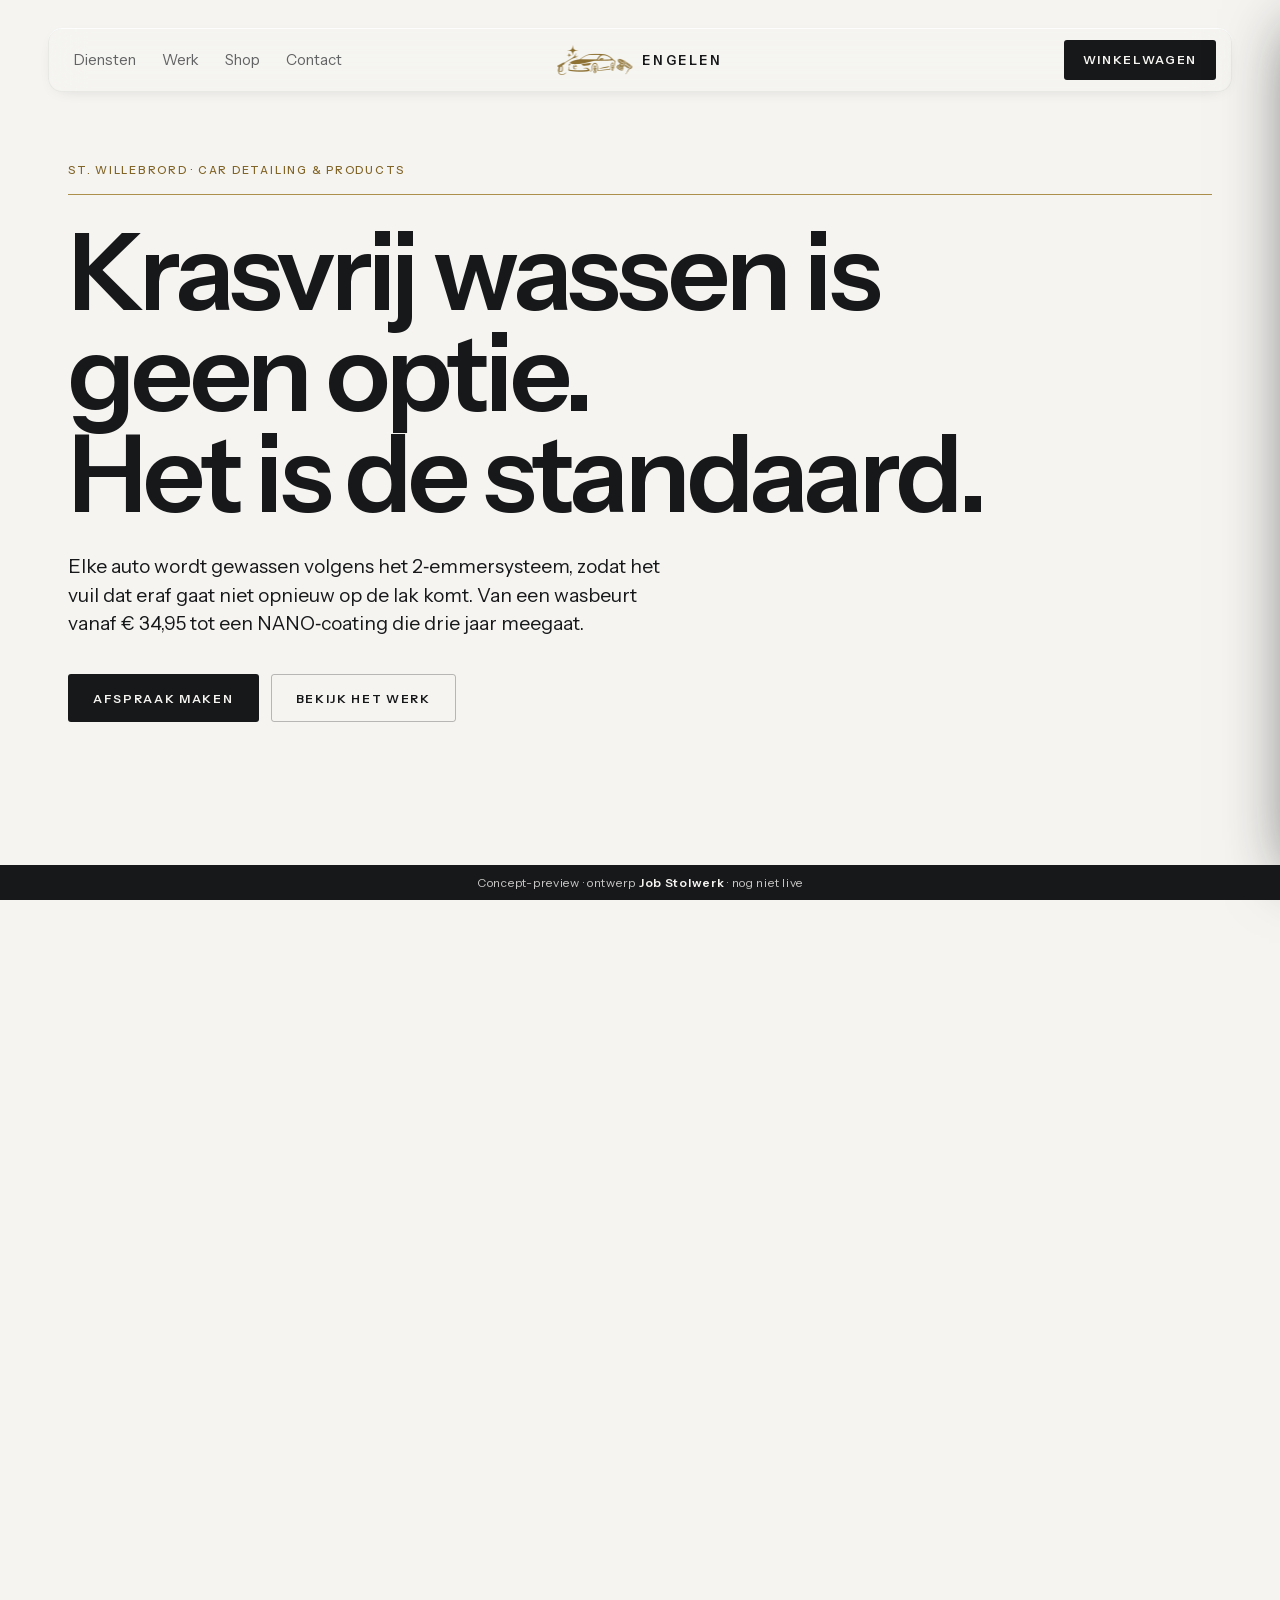
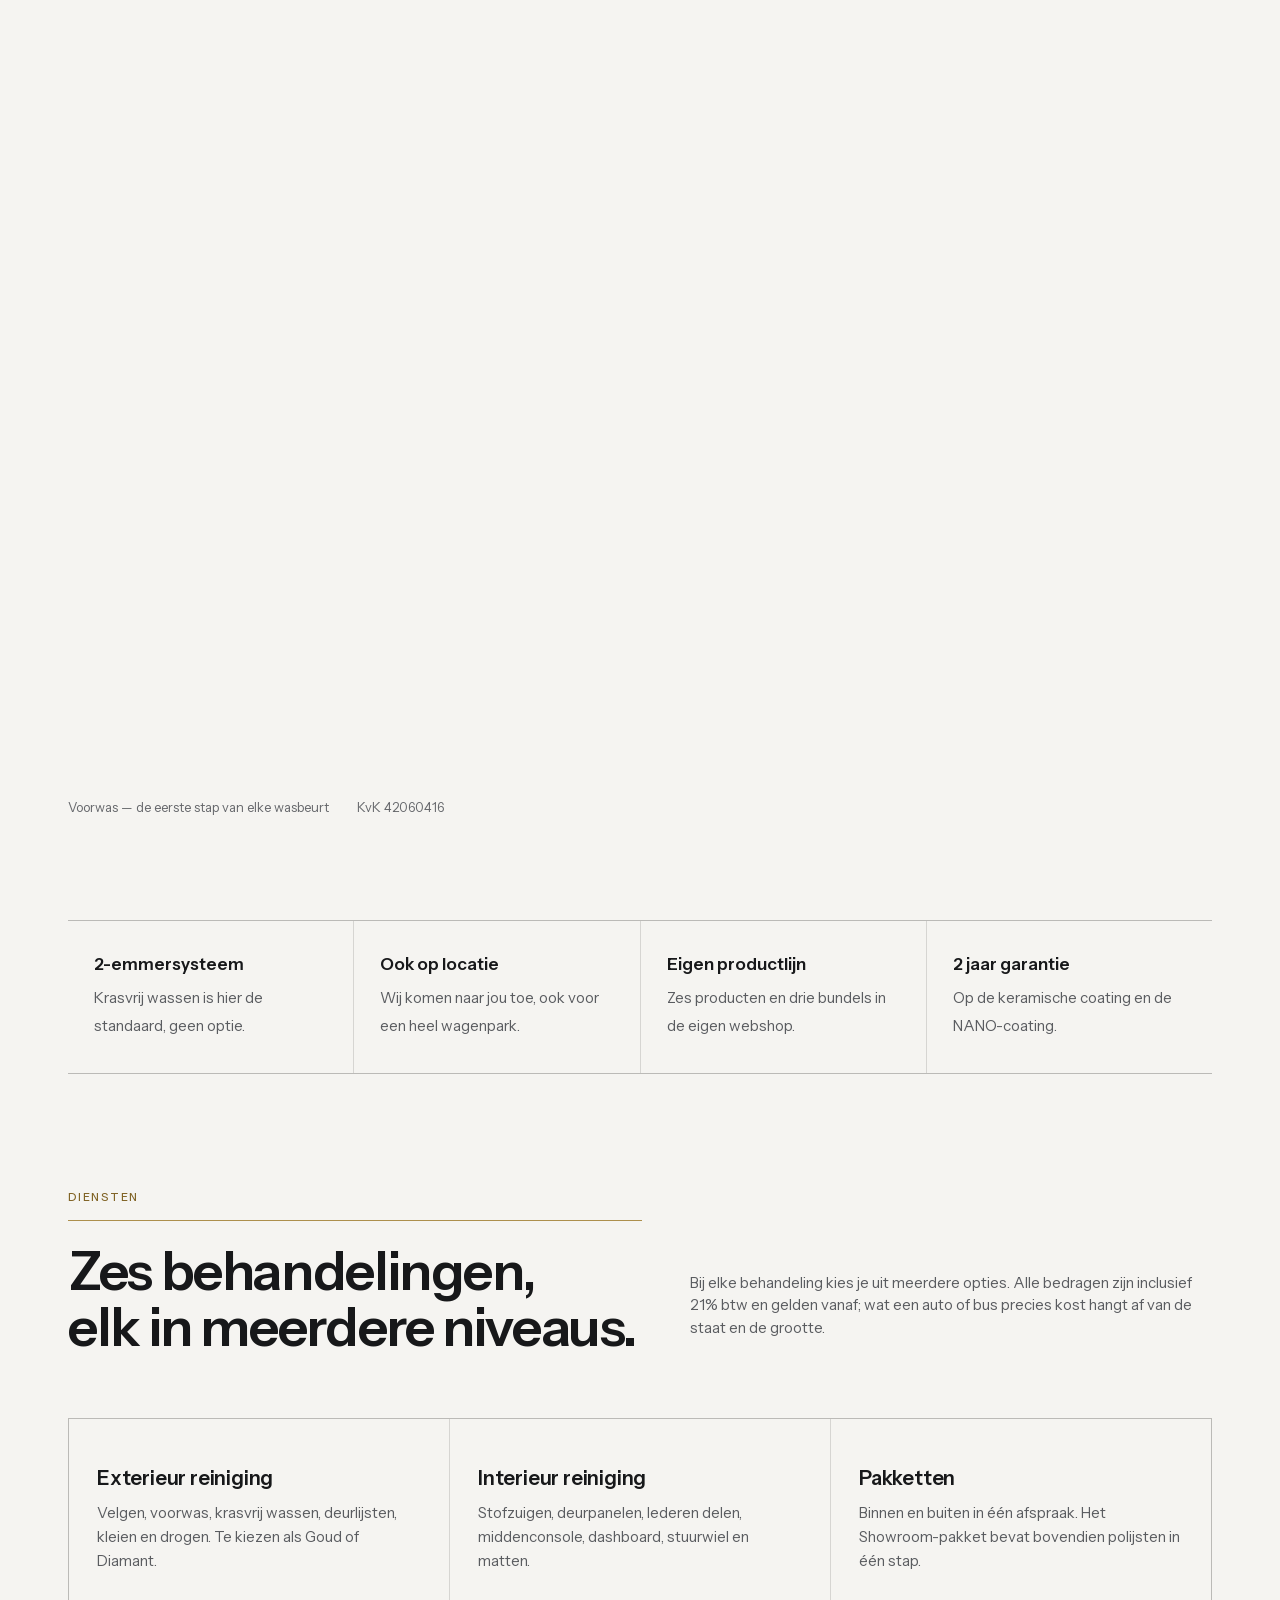
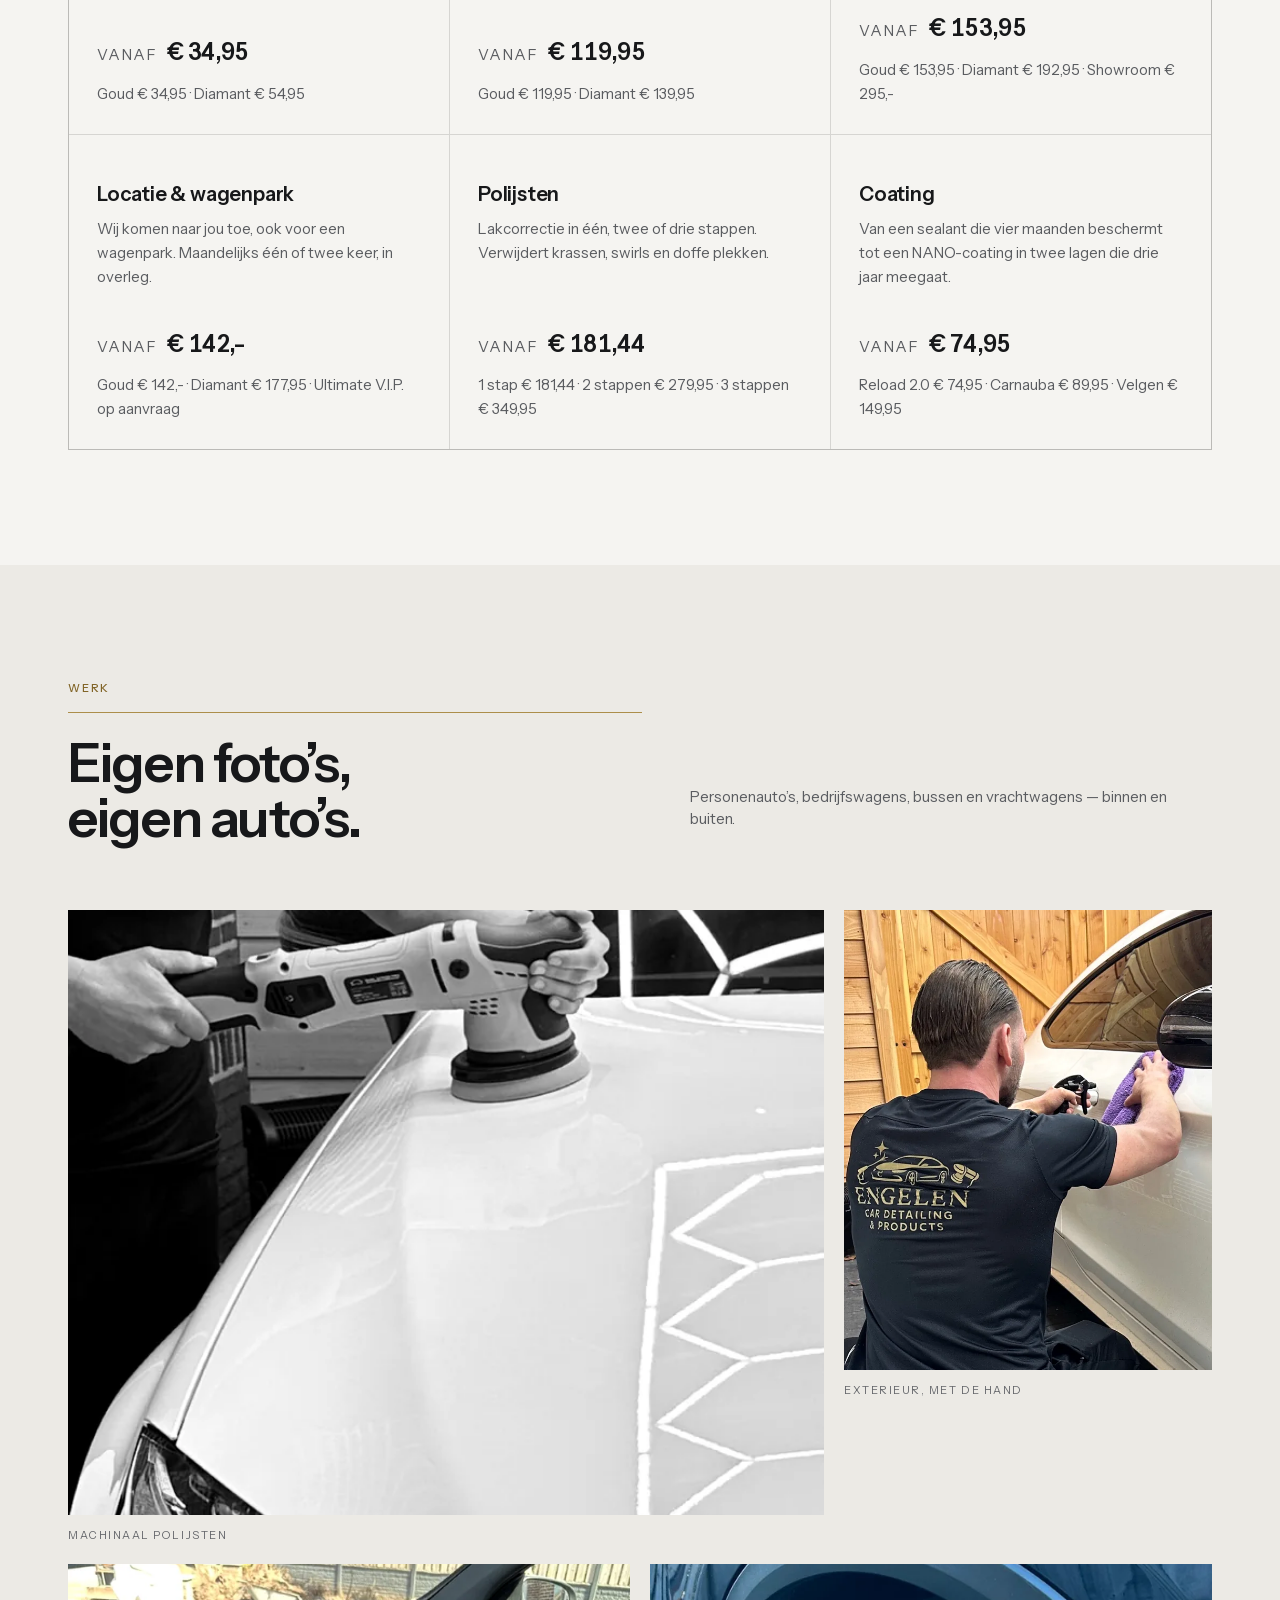
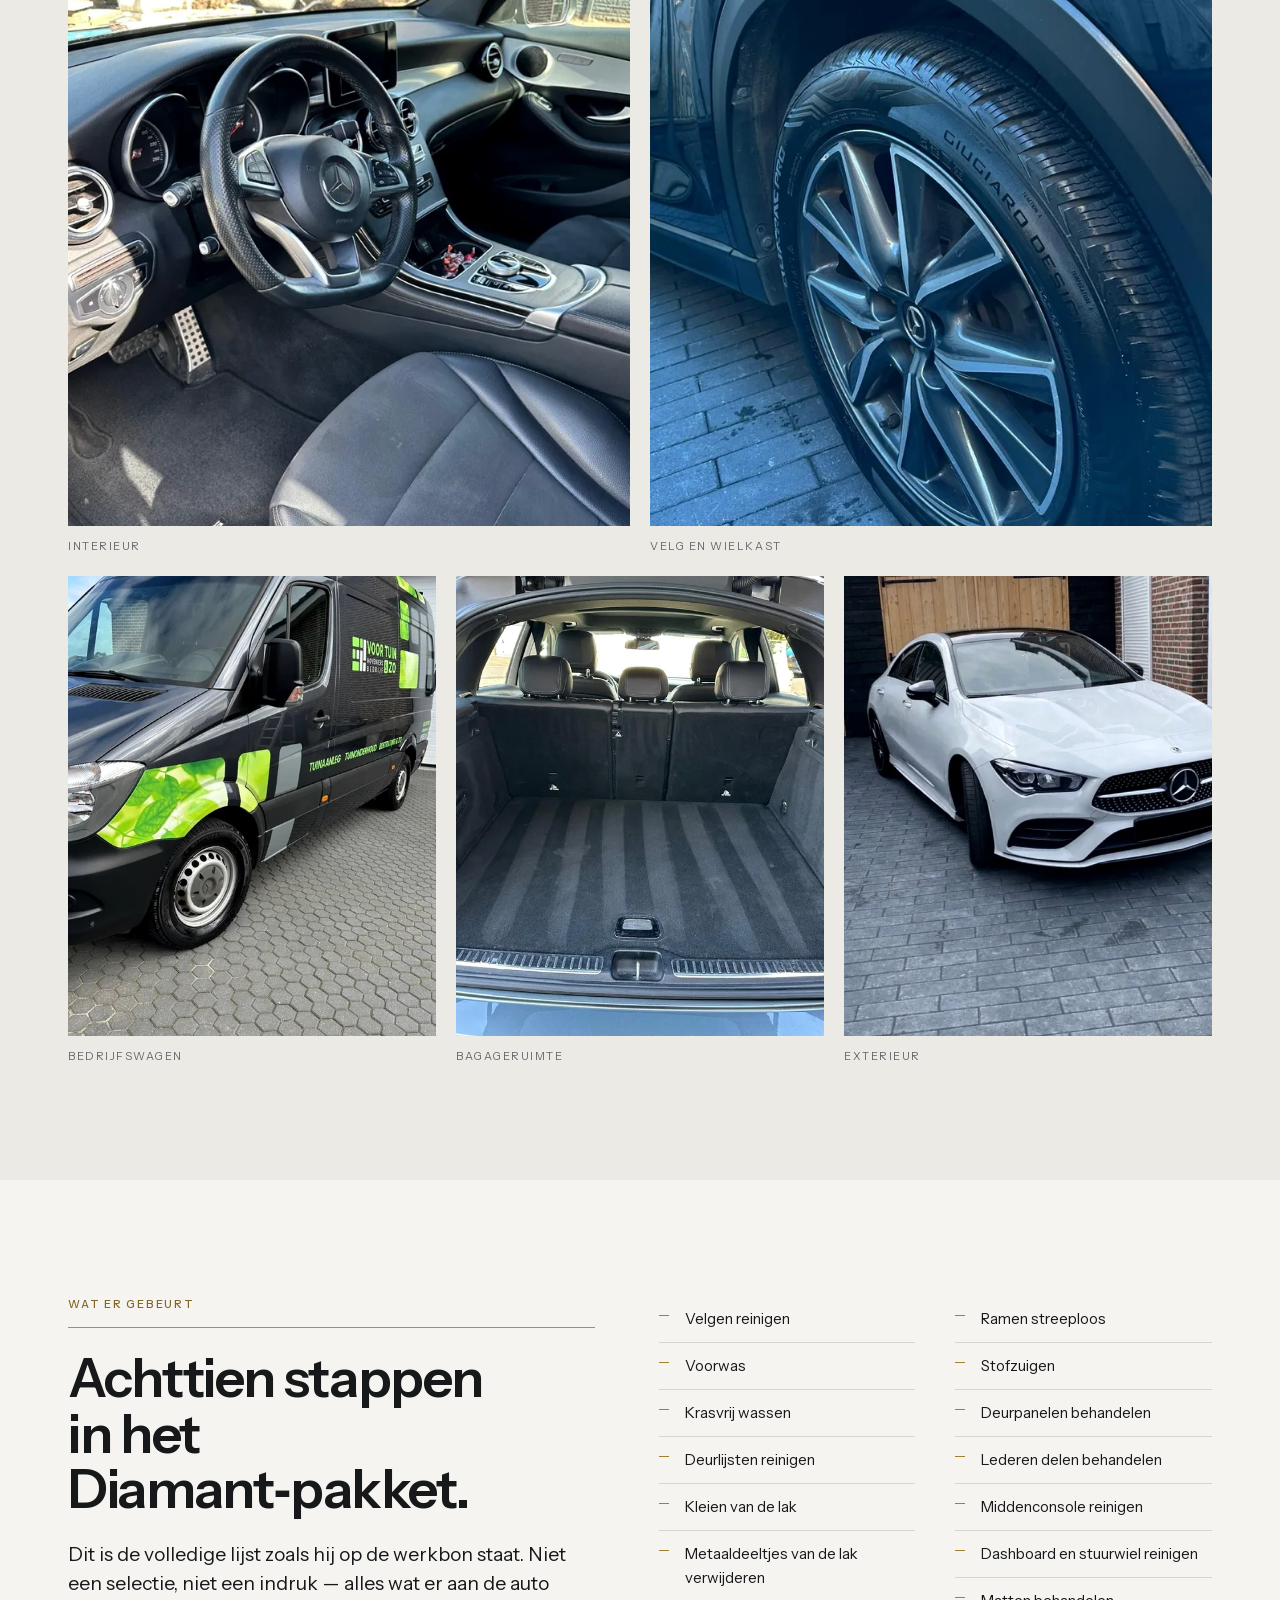
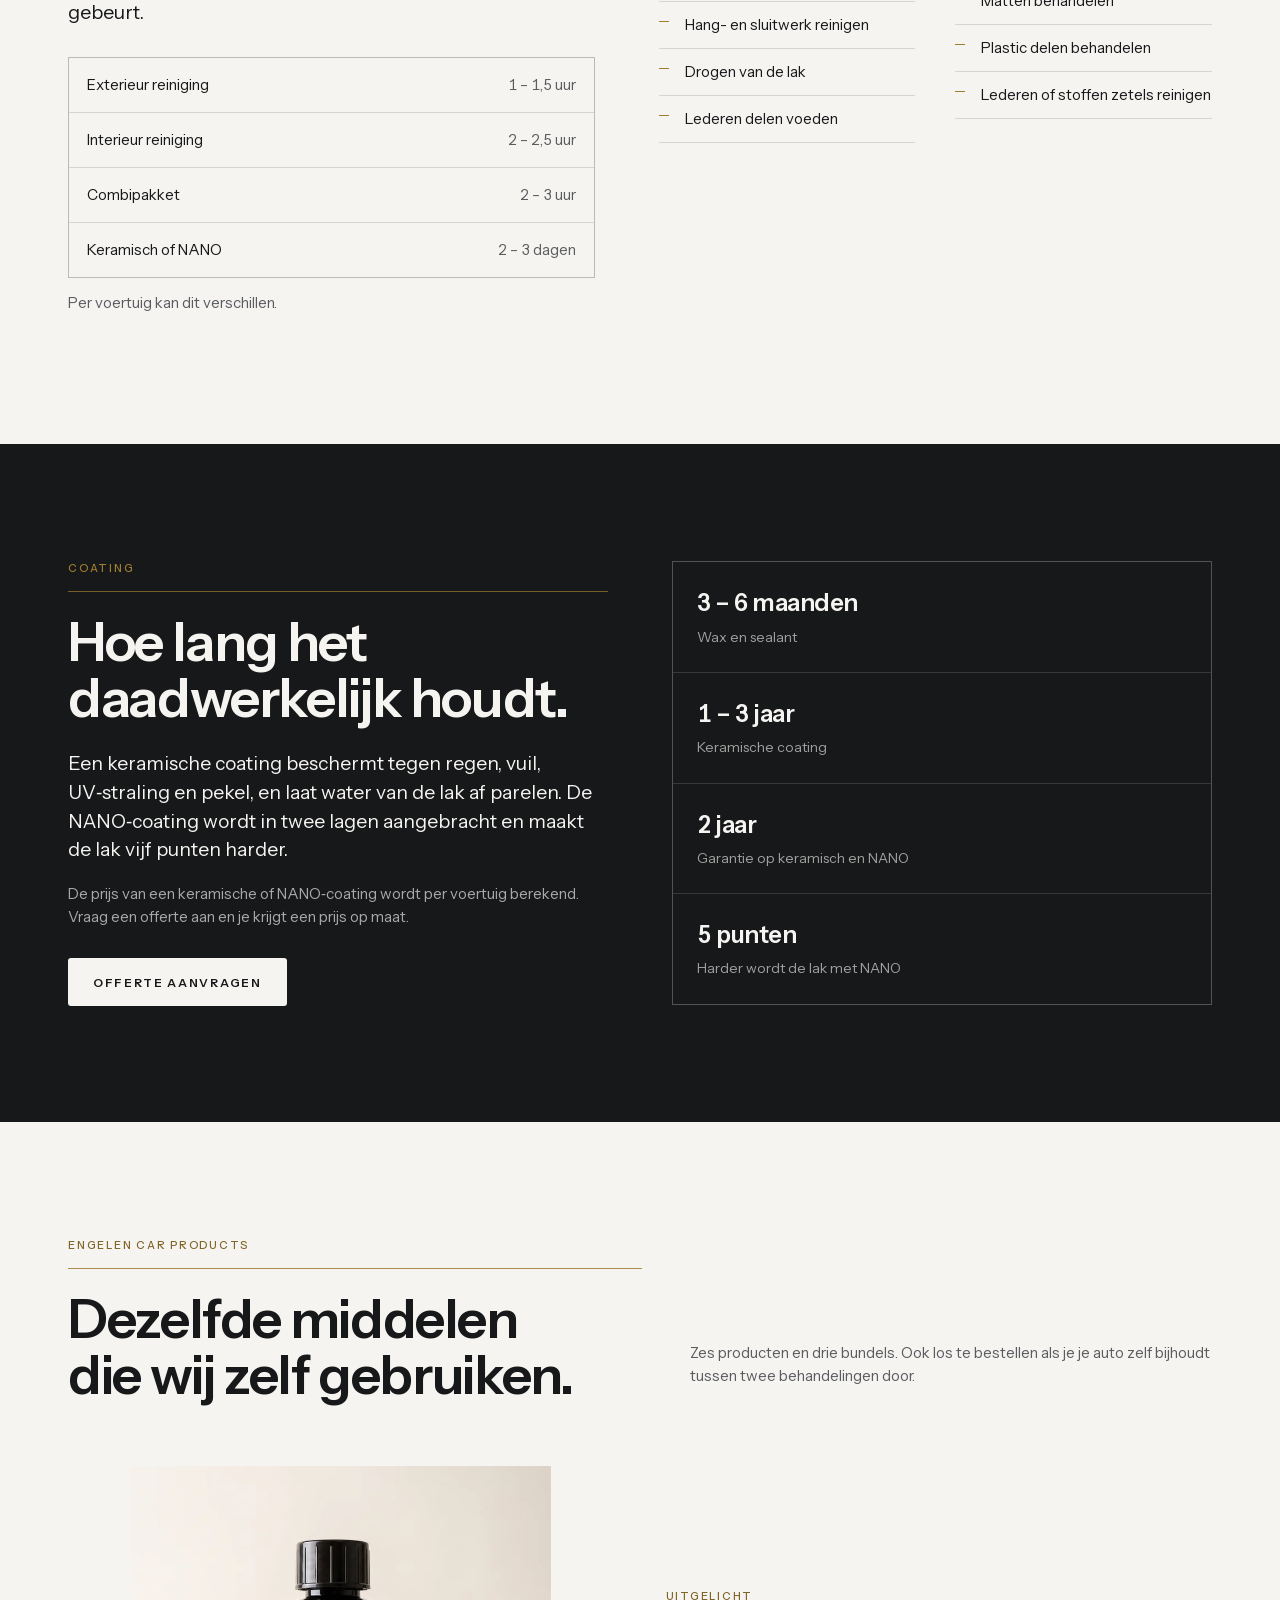
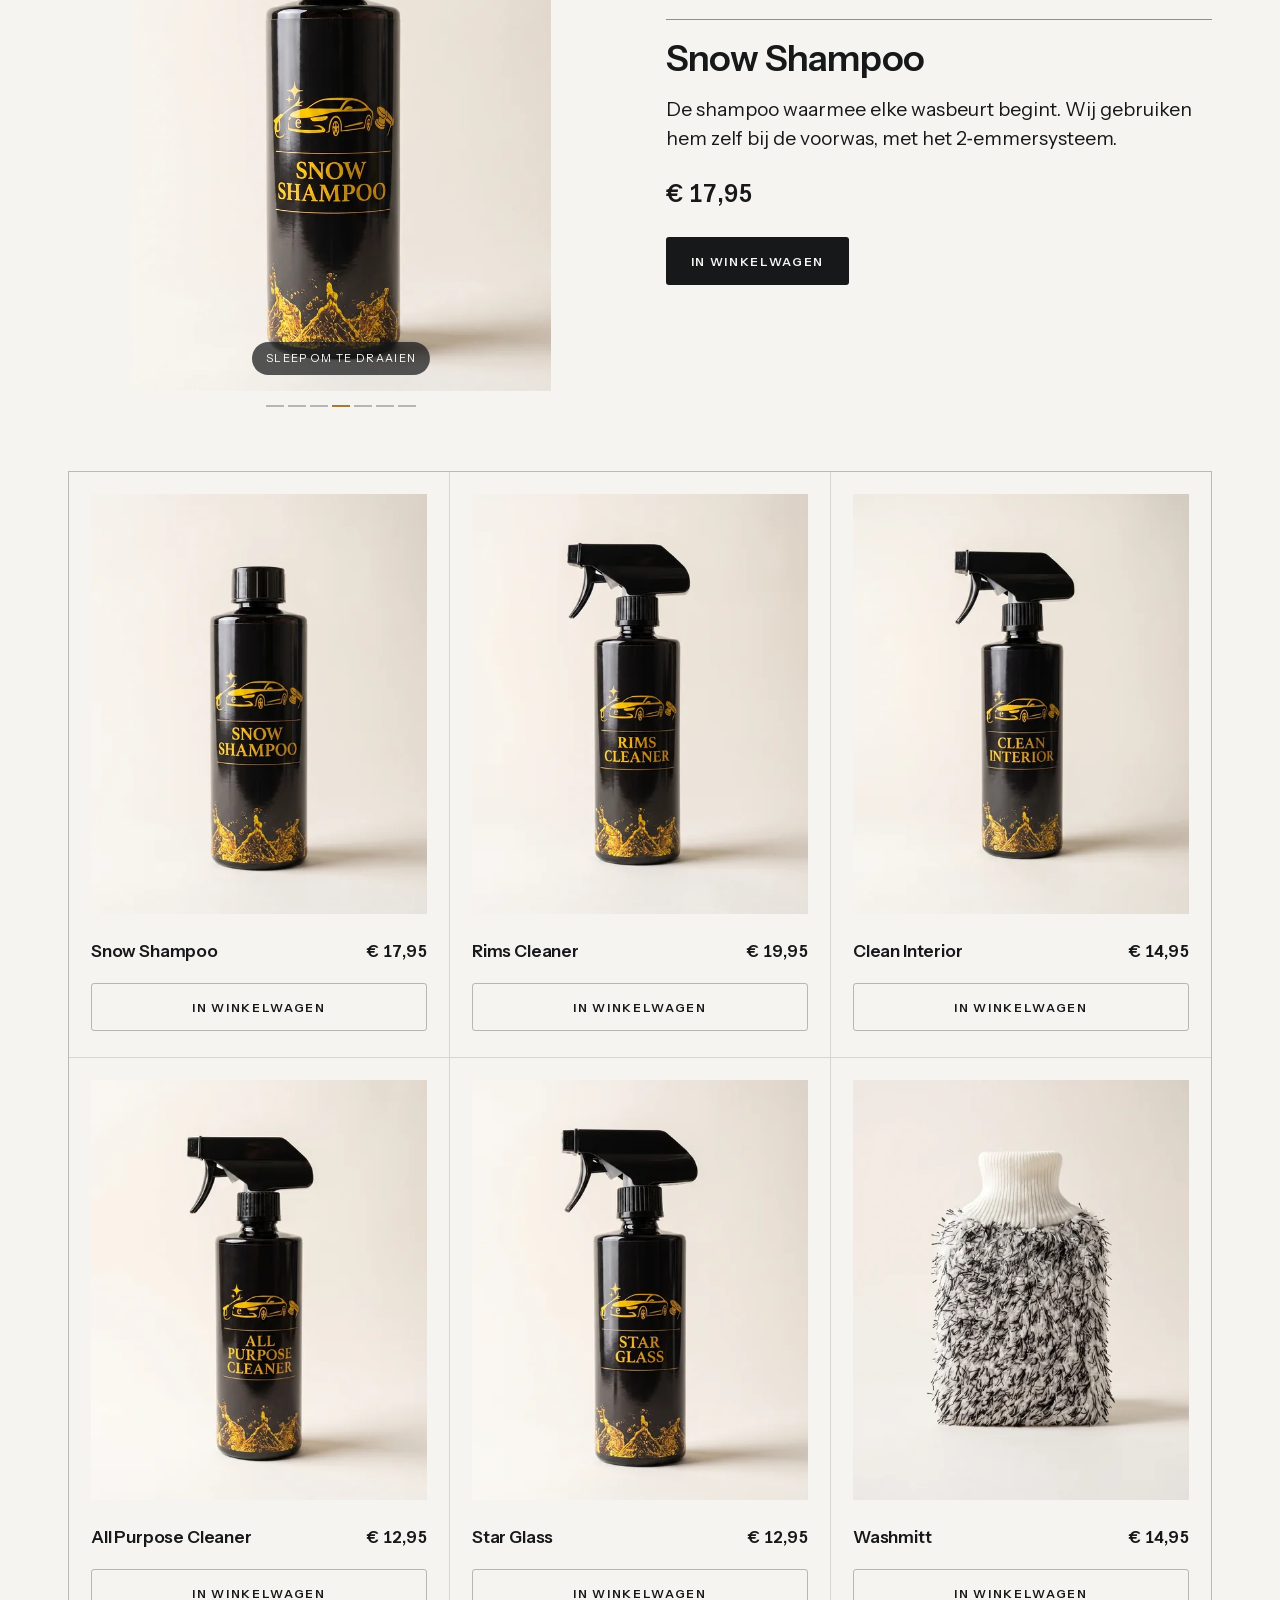
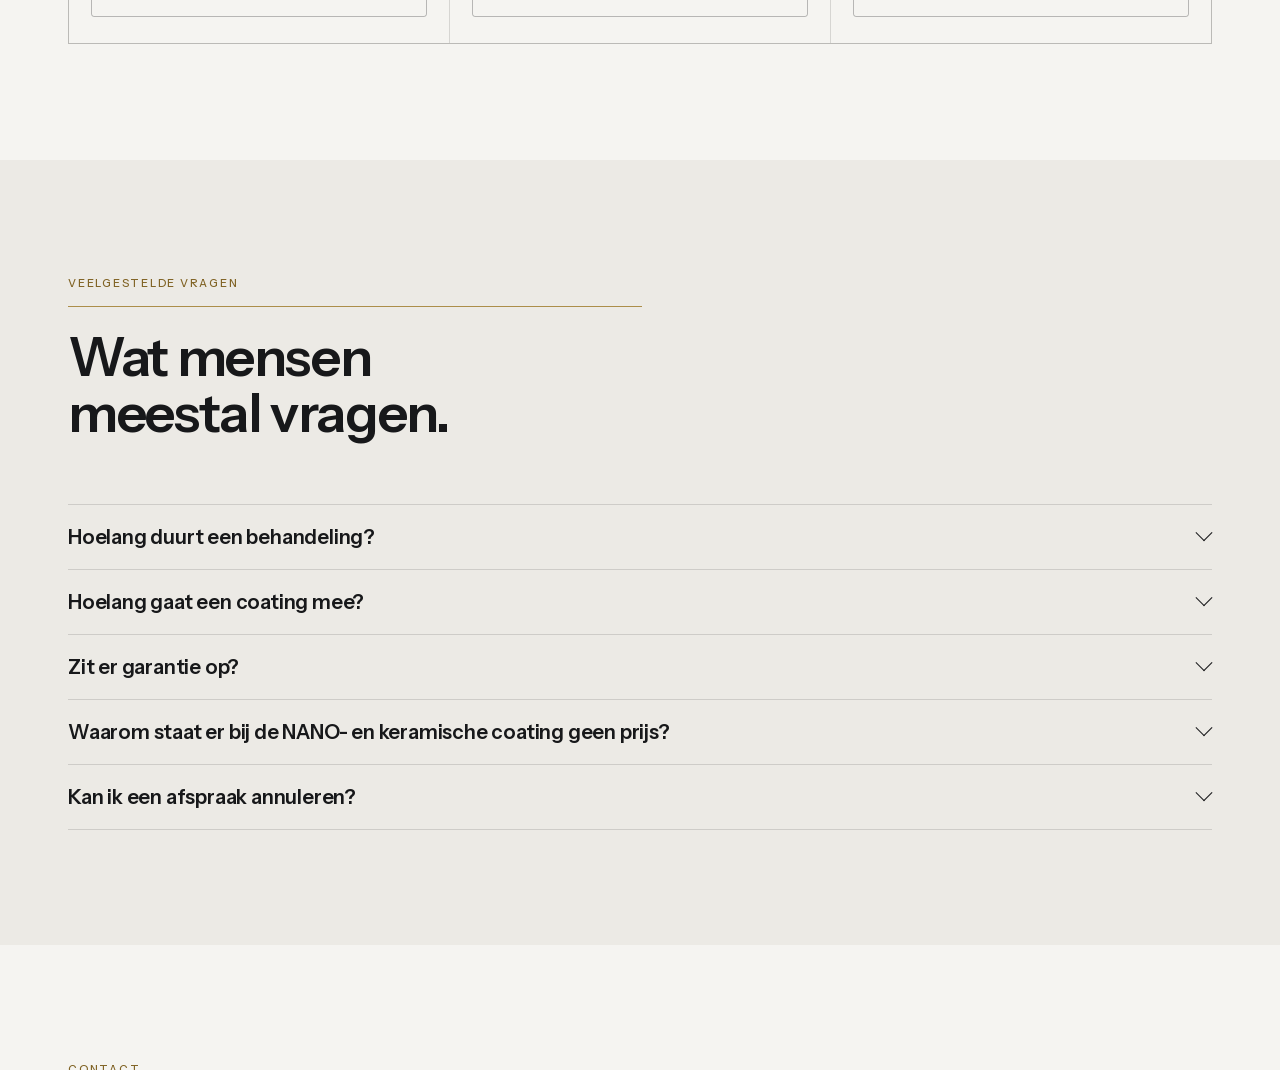
==== commit da251a6e: "Knop in het mobiele paneel terug op knopformaat; laatste werkfoto vult de rij Co-Authored-By: Claude" ====
--- a/index.html
+++ b/index.html
@@ -14,7 +14,7 @@
 <link rel="icon" href="assets/beeld/favicon.png" type="image/png">
 <script>document.documentElement.className+=" js-aan";</script>
 <link rel="preload" as="font" type="font/woff2" href="assets/fonts/instrument-sans-latin.woff2" crossorigin>
-<link rel="stylesheet" href="assets/stijl.css?v=aa8e0871">
+<link rel="stylesheet" href="assets/stijl.css?v=f1b24fc5">
 <link rel="preload" as="image" href="assets/beeld/hero-schuim-1600.webp"
       imagesrcset="assets/beeld/hero-schuim-700.webp 700w, assets/beeld/hero-schuim-1000.webp 1000w, assets/beeld/hero-schuim-1600.webp 1600w"
       imagesizes="100vw">
--- a/assets/stijl.css
+++ b/assets/stijl.css
@@ -286,12 +286,16 @@
 }
 .paneel.open { opacity: 1; scale: 1; translate: 0 0; visibility: visible; transition-delay: 0s; }
 @media (min-width: 900px) { .paneel { display: none; } }
-.paneel a {
+/* DIRECTE kinderen: `.paneel a` (0,1,1) wint van `.knop` (0,1,0), dus de
+   WhatsApp-knop in de voet van het paneel kreeg de menu-lettergrootte van
+   21px in plaats van zijn eigen 12px kapitaal. Gemeten op een schermafdruk
+   van de live site. */
+.paneel > a {
   display: flex; align-items: center; gap: 12px; min-height: 52px;
   padding-inline: 16px; border-radius: 8px; text-decoration: none;
   font-size: 1.3125rem; font-weight: 500; letter-spacing: -0.01em;
 }
-.paneel a:hover { background: rgba(23, 24, 26, 0.05); }
+.paneel > a:hover { background: rgba(23, 24, 26, 0.05); }
 .paneel .paneel-voet { margin-top: 6px; padding-top: 8px; border-top: 1px solid var(--lijn); }
 .paneel .paneel-voet .knop { width: 100%; }
 @media (prefers-reduced-motion: reduce) {
@@ -593,3 +597,11 @@
 .dienstkop-beeld { overflow: hidden; background: var(--papier-2); aspect-ratio: 3 / 2; }
 .dienstkop-beeld img { width: 100%; height: 100%; object-fit: cover; }
 @media (min-width: 900px) { .dienstkop-beeld { aspect-ratio: 4 / 3; } }
+
+/* Zeven foto's in twee kolommen laat er één alleen achter op de laatste rij.
+   Die mag dan de volle breedte pakken; een halve tegel naast een gat leest als
+   een fout. Boven 900px tegelt het raster al netjes op 4+2 / 3+3 / 2+2+2. */
+@media (max-width: 899px) {
+  .werk-raster > :last-child { grid-column: span 2; }
+  .werk-raster > :last-child .werk-doos { aspect-ratio: 3 / 2; }
+}
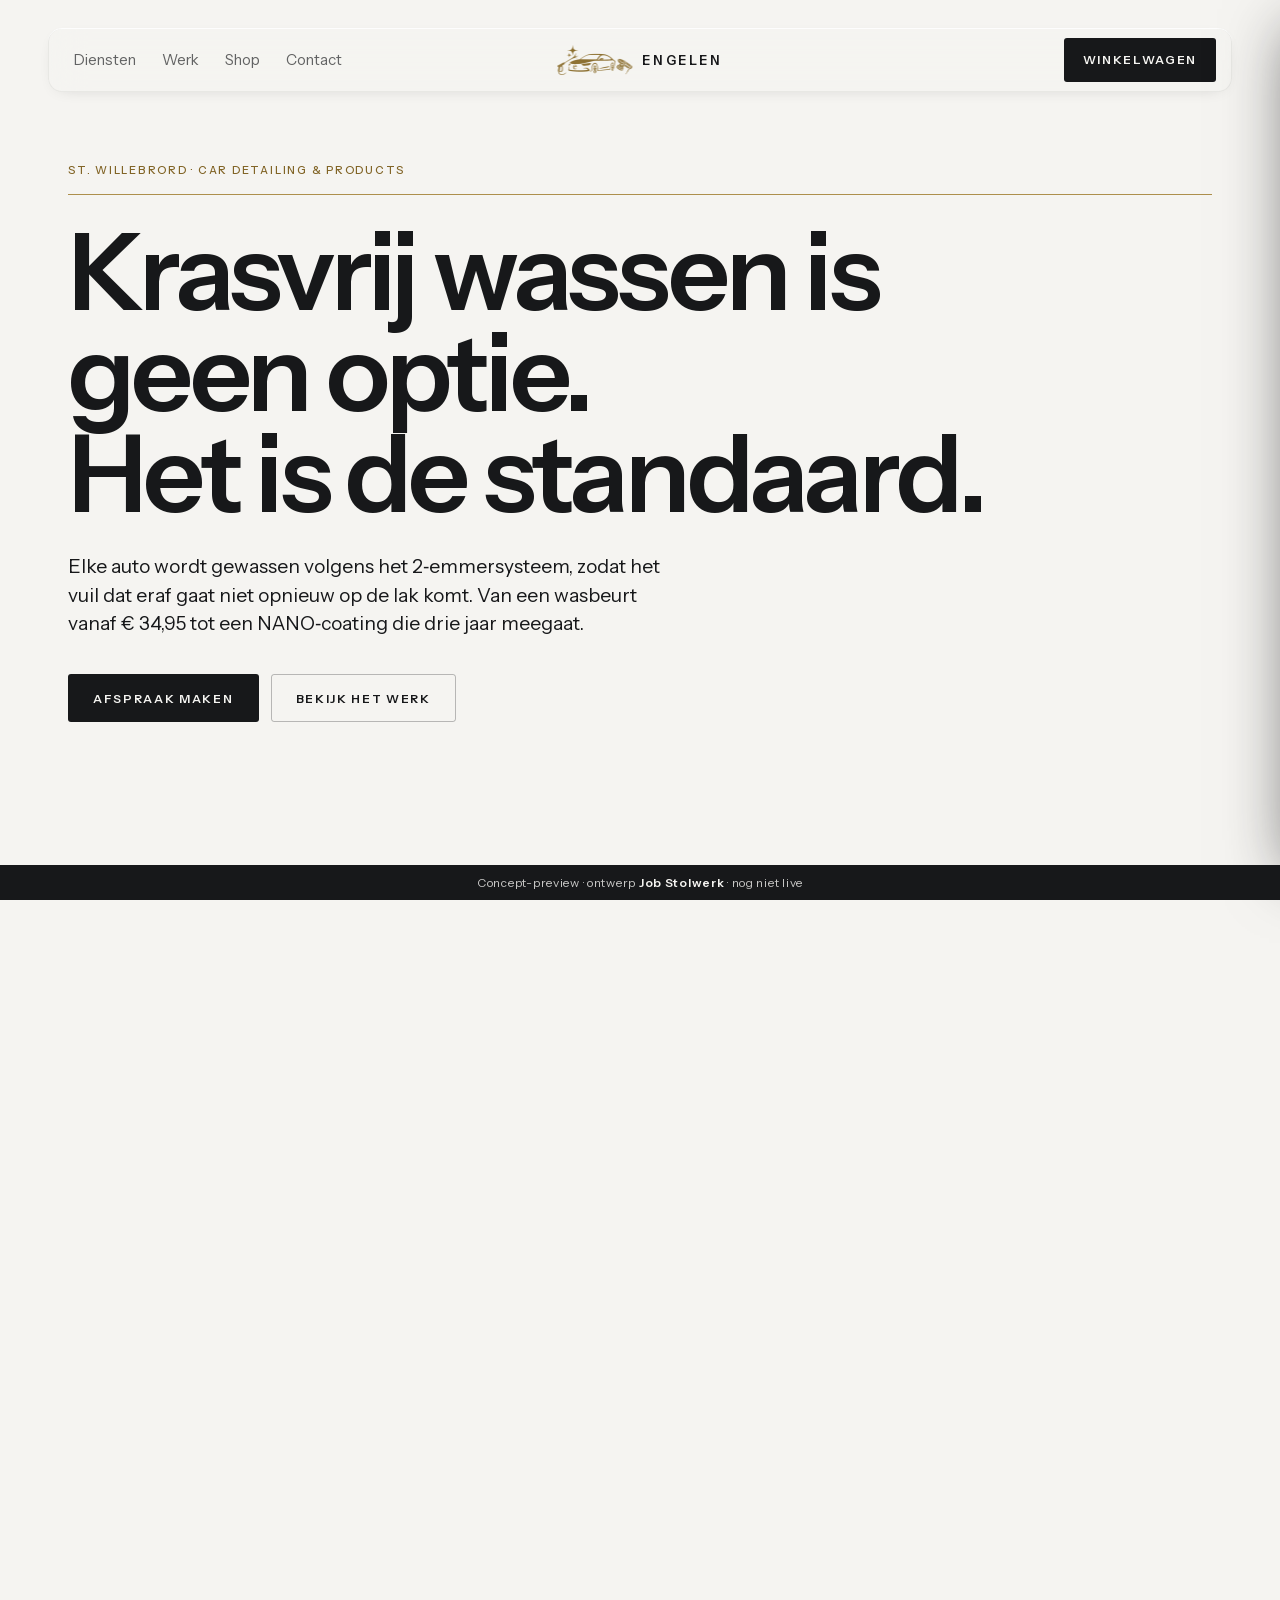
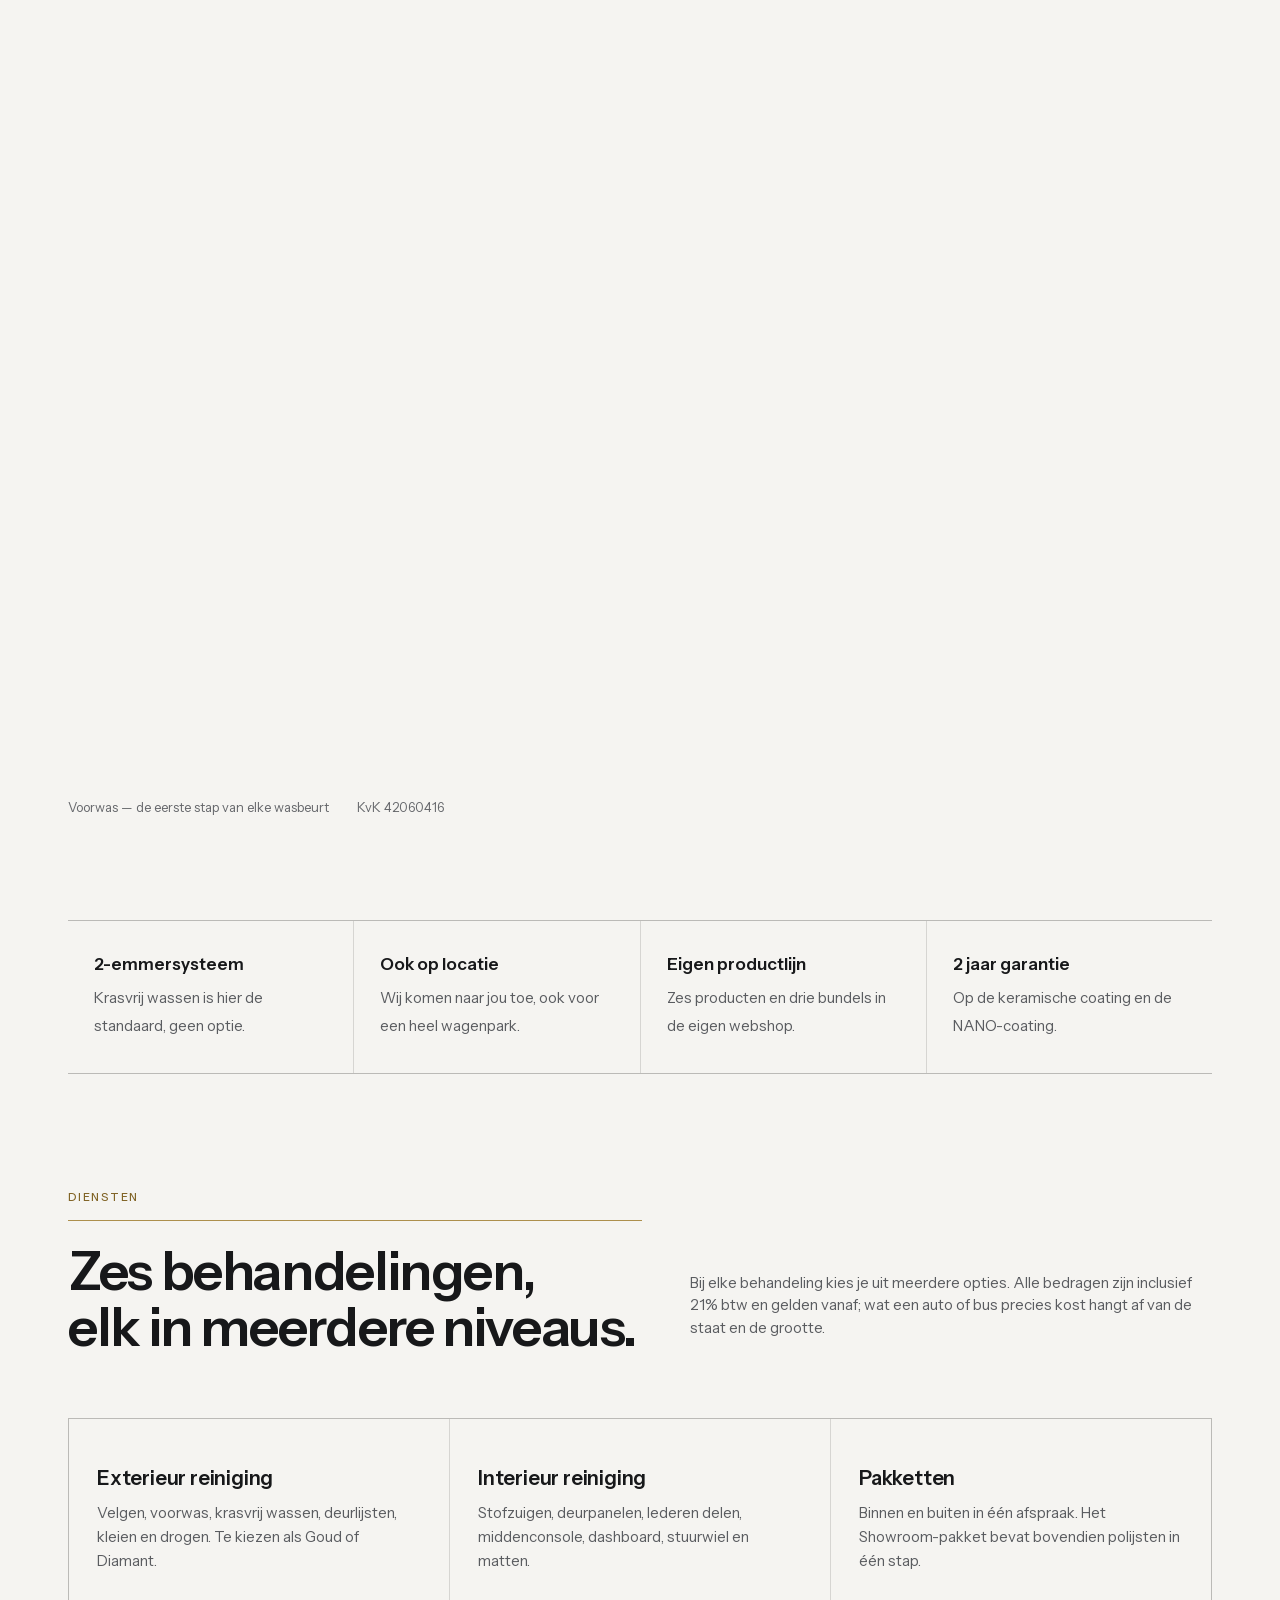
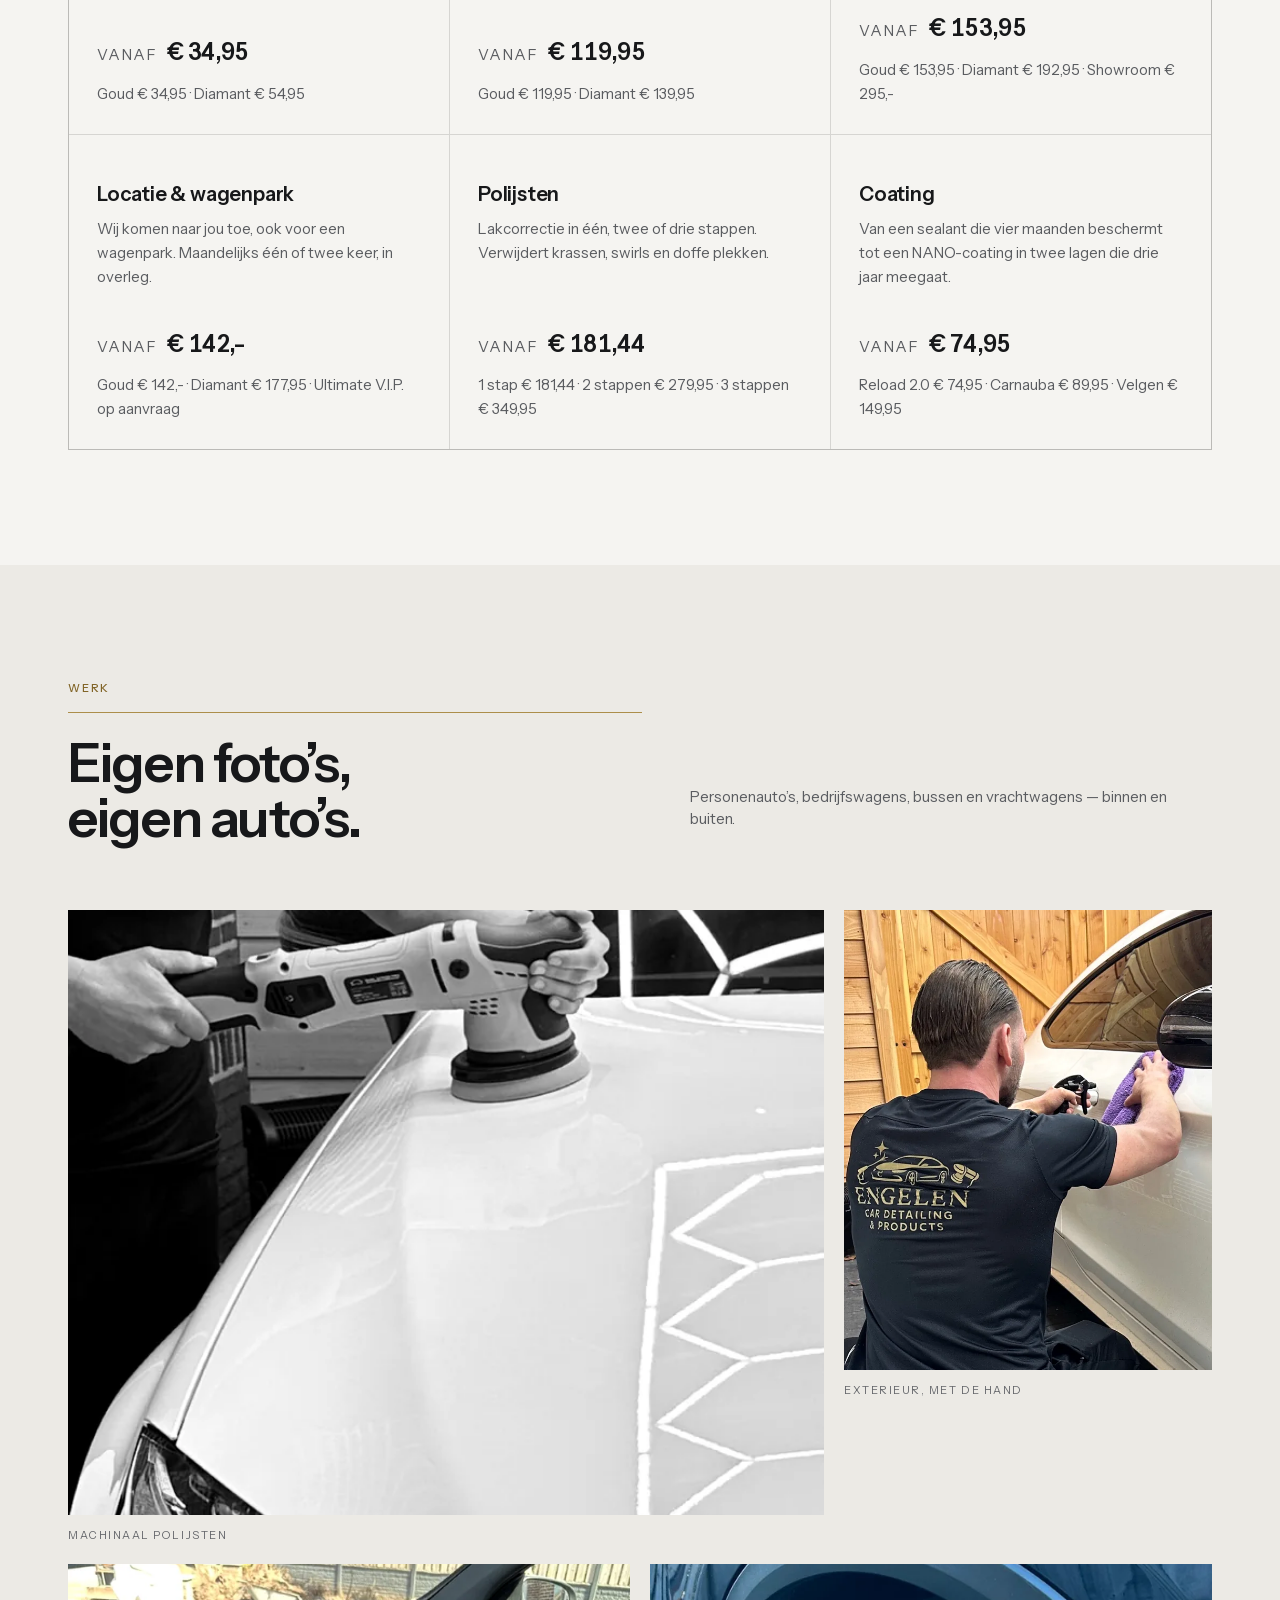
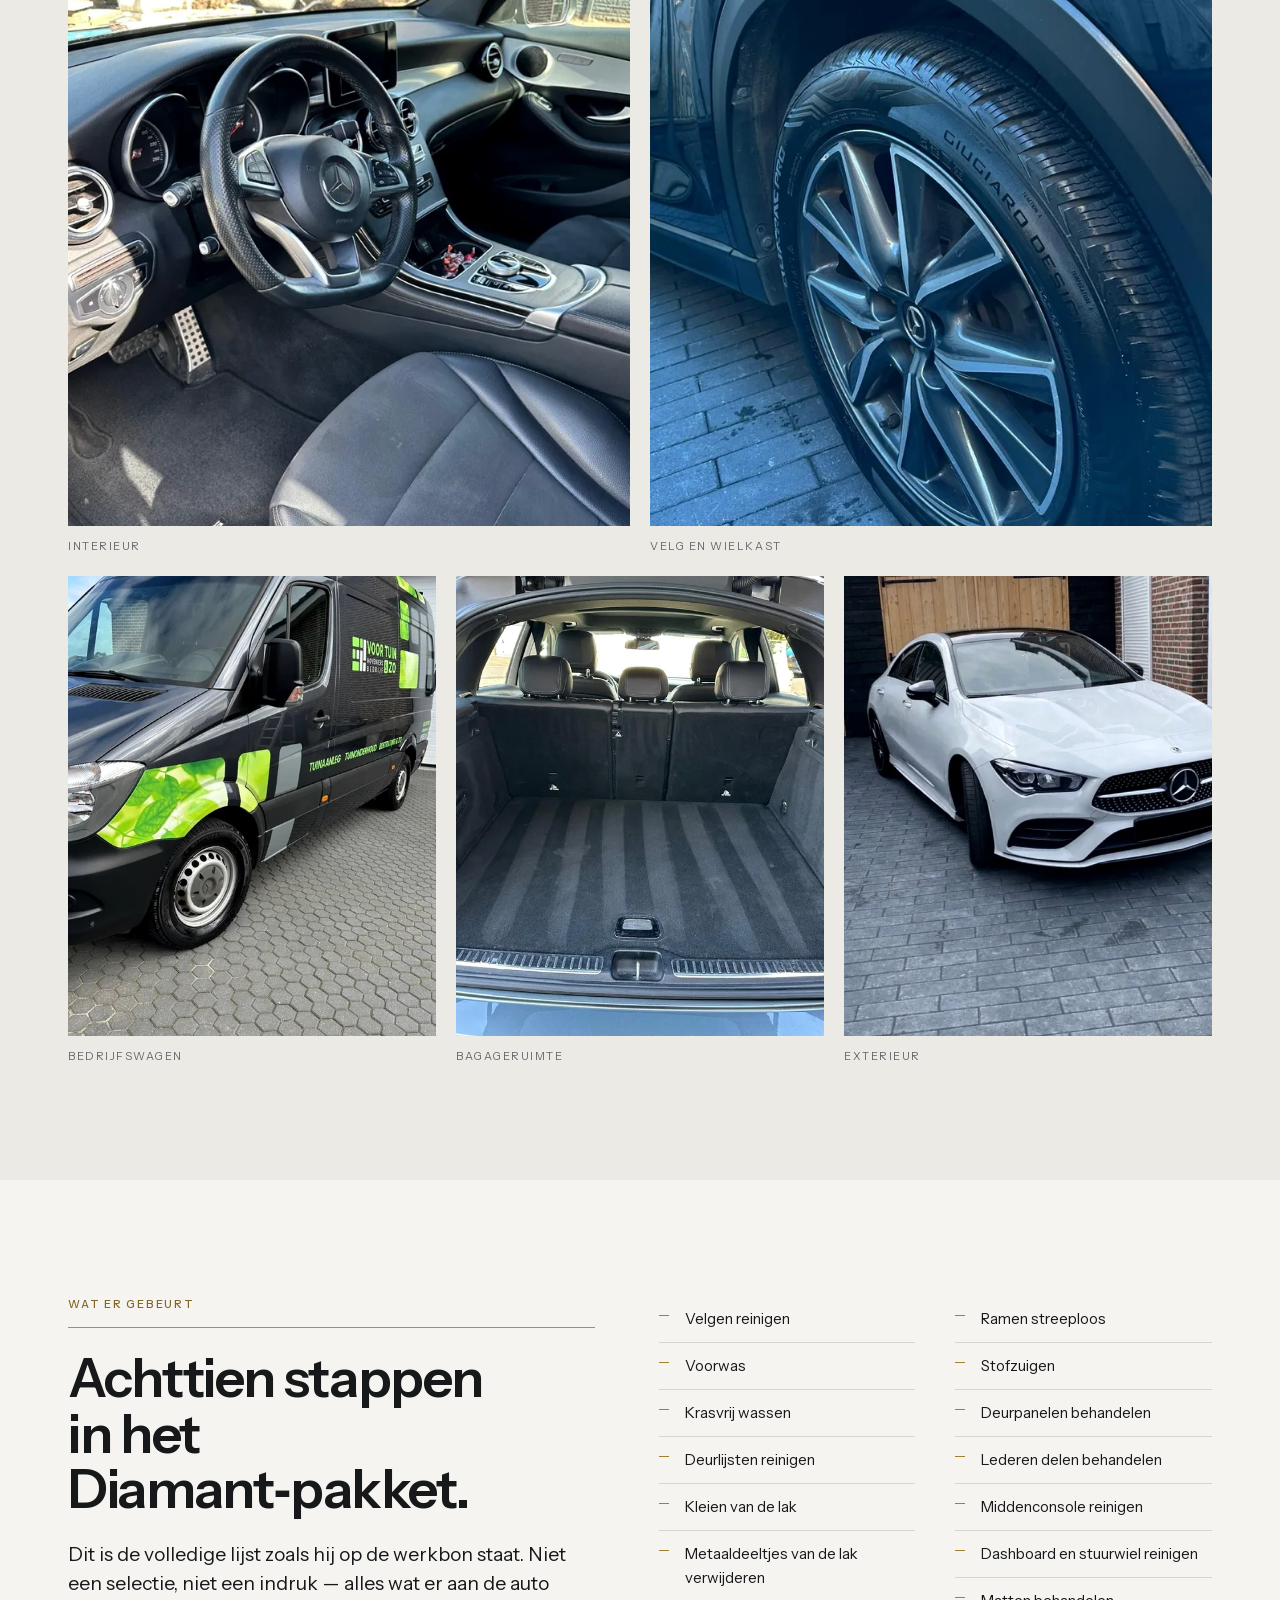
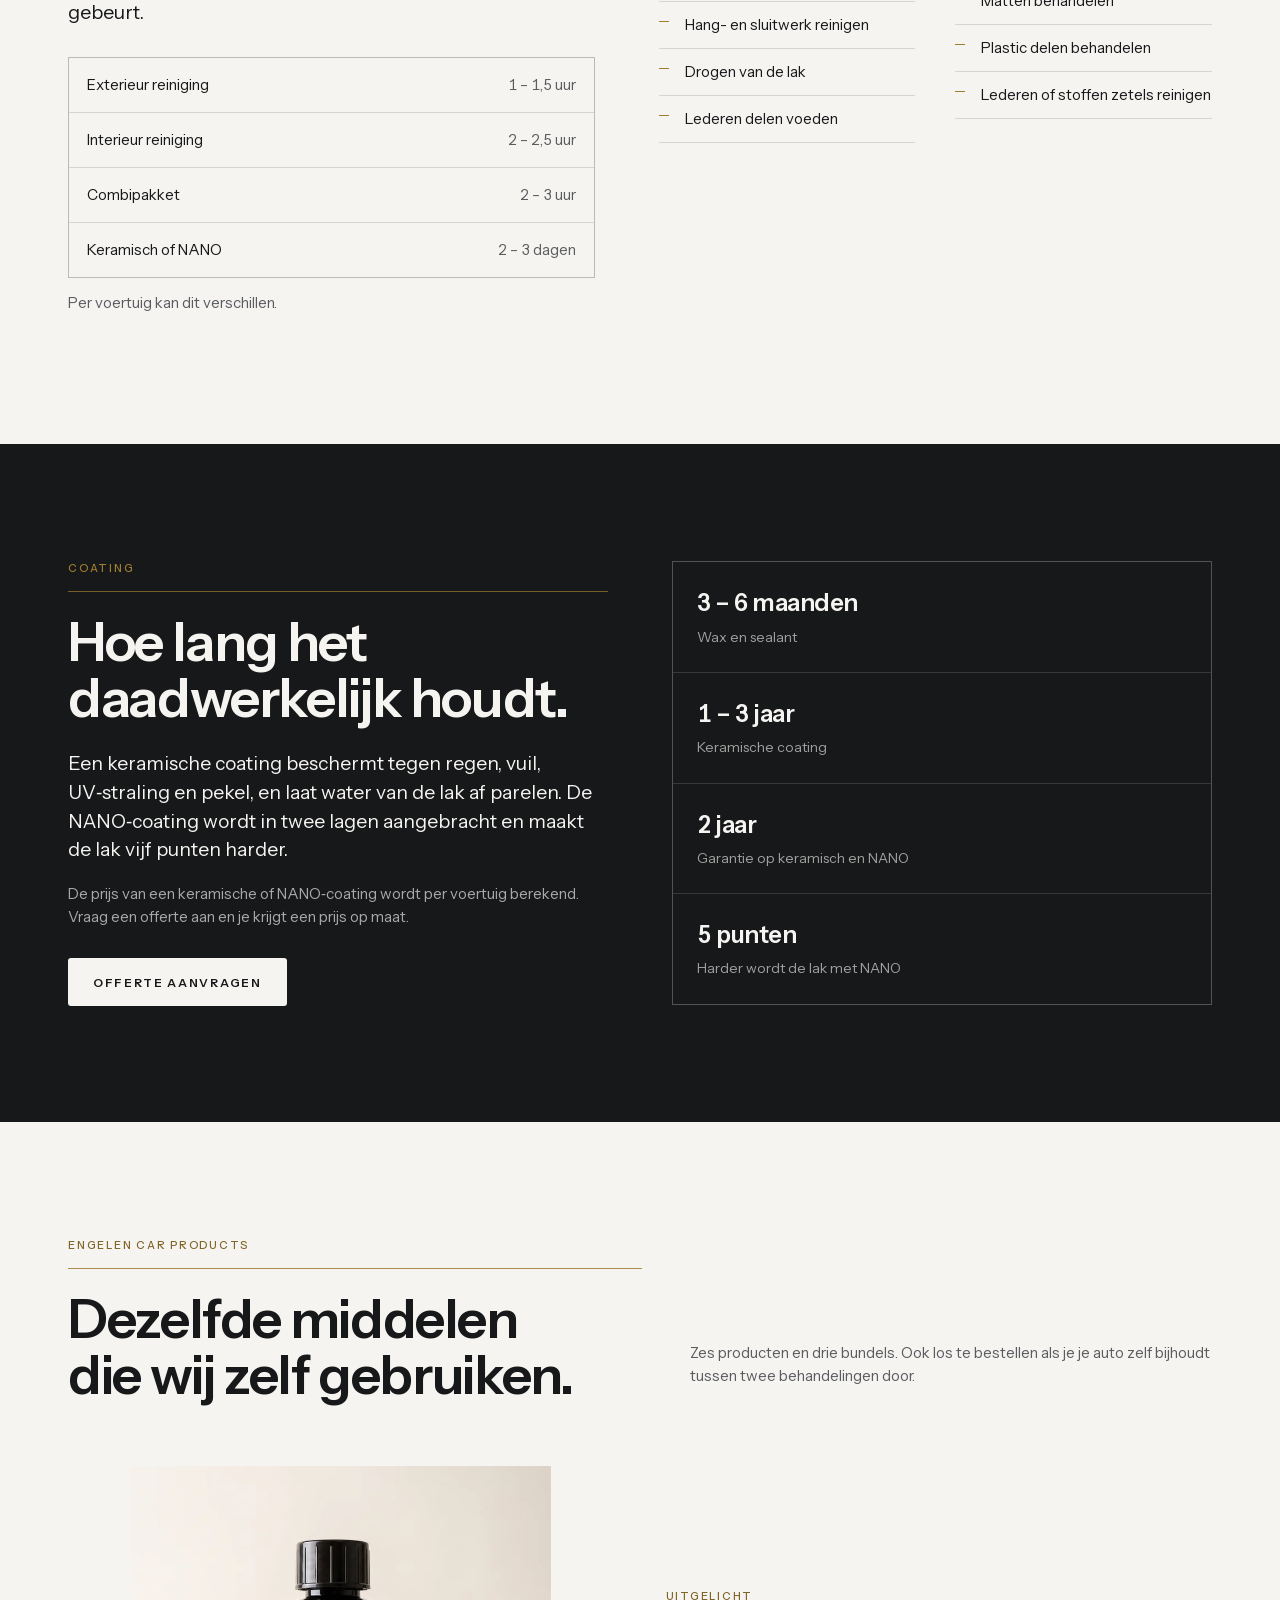
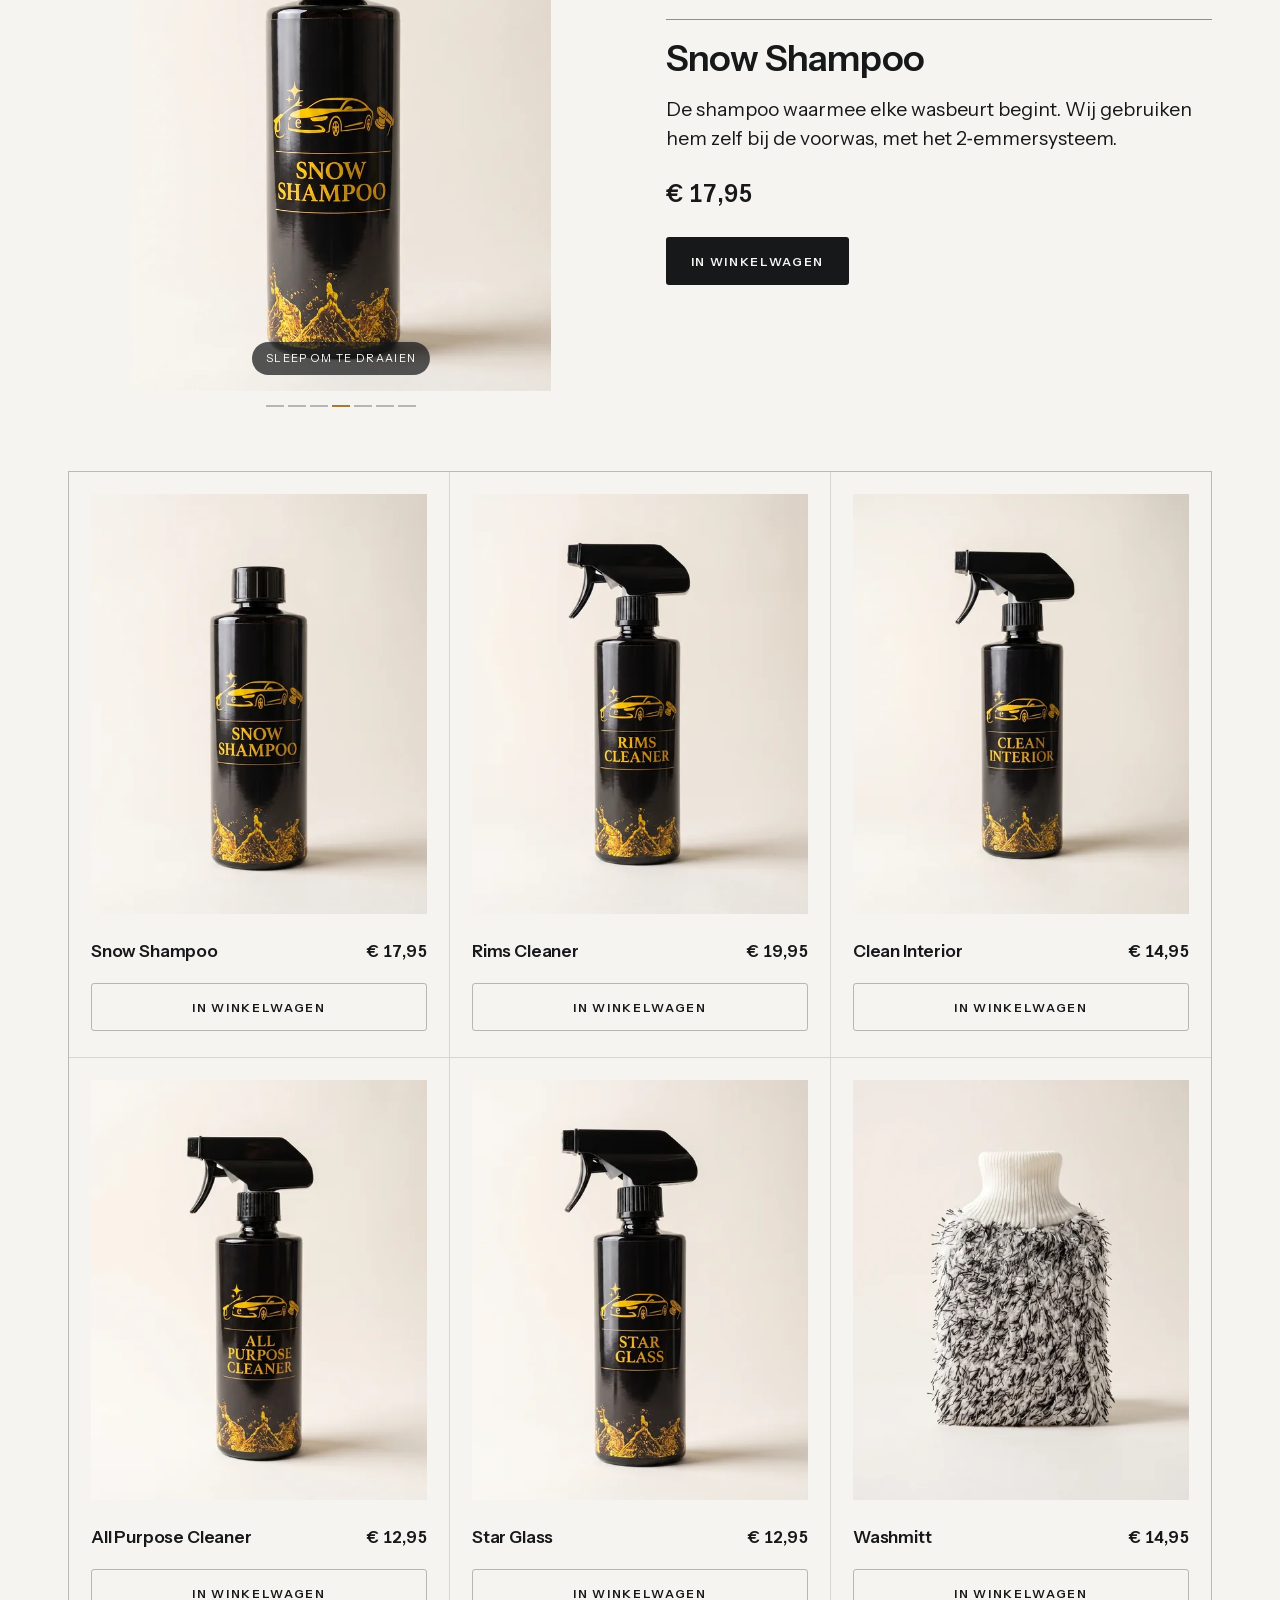
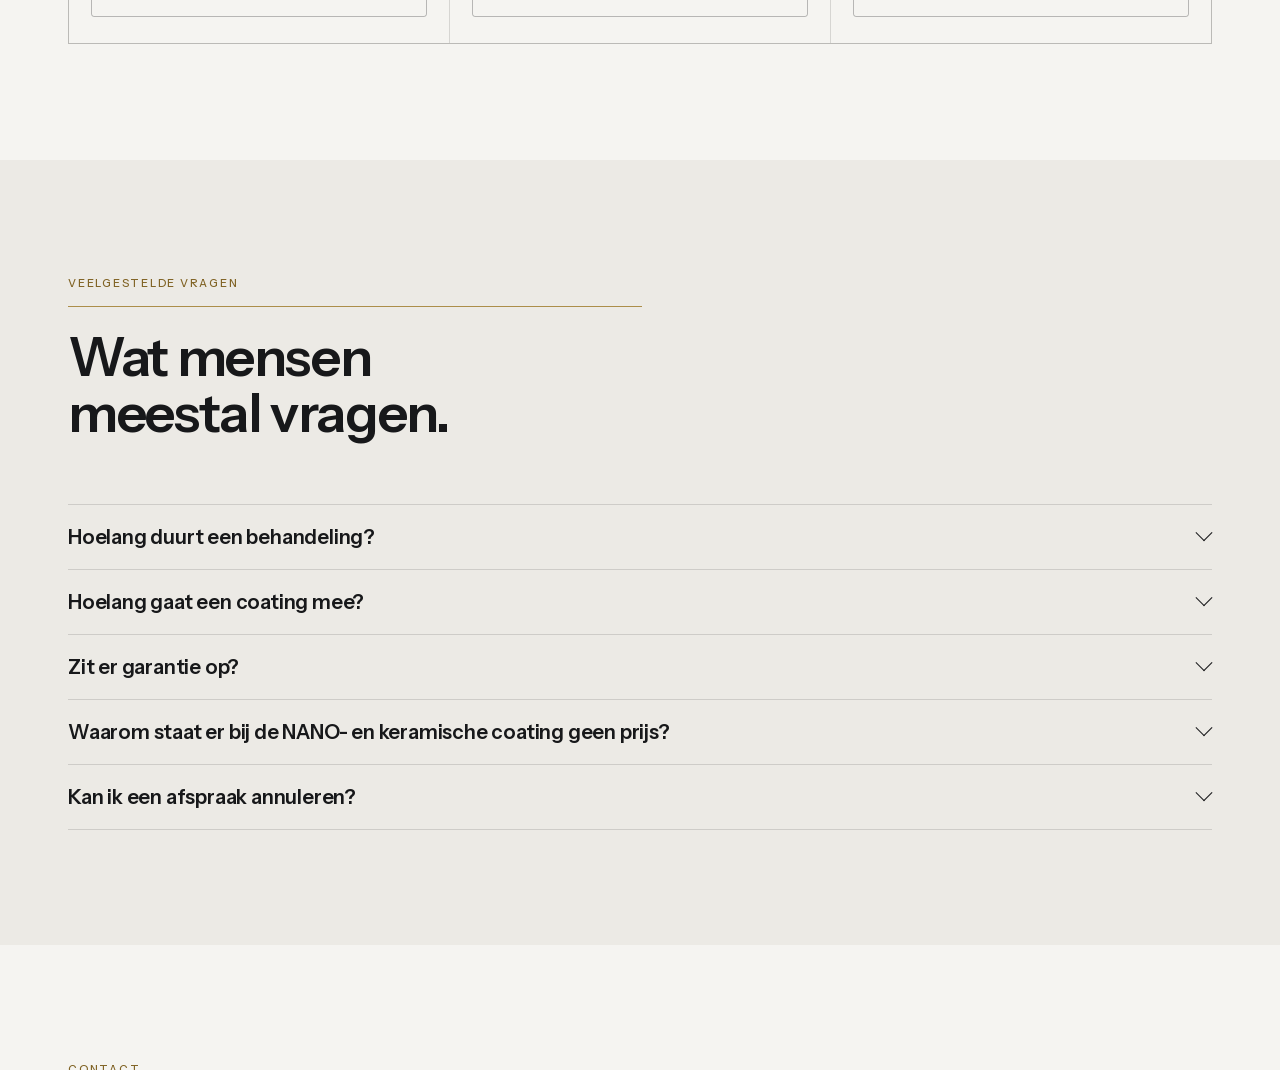
==== commit 7e833768: "Winkelwagenknop en overslaan-link op 44px Co-Authored-By: Claude Opus 5 (1M context) <noreply@anthro" ====
--- a/index.html
+++ b/index.html
@@ -14,7 +14,7 @@
 <link rel="icon" href="assets/beeld/favicon.png" type="image/png">
 <script>document.documentElement.className+=" js-aan";</script>
 <link rel="preload" as="font" type="font/woff2" href="assets/fonts/instrument-sans-latin.woff2" crossorigin>
-<link rel="stylesheet" href="assets/stijl.css?v=f1b24fc5">
+<link rel="stylesheet" href="assets/stijl.css?v=939038a9">
 <link rel="preload" as="image" href="assets/beeld/hero-schuim-1600.webp"
       imagesrcset="assets/beeld/hero-schuim-700.webp 700w, assets/beeld/hero-schuim-1000.webp 1000w, assets/beeld/hero-schuim-1600.webp 1600w"
       imagesizes="100vw">
--- a/assets/stijl.css
+++ b/assets/stijl.css
@@ -139,7 +139,8 @@
 
 .overslaan {
   position: absolute; left: -9999px; z-index: 100;
-  background: var(--inkt); color: var(--papier); padding: 12px 20px;
+  display: inline-flex; align-items: center; min-height: 44px;
+  background: var(--inkt); color: var(--papier); padding: 0 20px;
 }
 .overslaan:focus { left: 12px; top: 12px; }
 
@@ -243,7 +244,10 @@
 @media (min-width: 900px) {
   .pil-links { display: flex; flex: 1; align-items: center; gap: 26px; list-style: none; margin: 0; padding: 0; }
   .pil-actie { display: flex; flex: 1; justify-content: flex-end; }
-  .pil-actie .knop { min-height: 40px; padding: 0 18px; }
+  /* 44px, niet 40: dit is een echte knop met een vlak, en dan geldt de
+     44px-ondergrens ook op een laptop. Kale tekstlinks vallen daar niet
+     onder -- die tik je niet aan om iets te doen. */
+  .pil-actie .knop { min-height: 44px; padding: 0 18px; }
 }
 .pil-links a {
   display: inline-flex; align-items: center; min-height: 44px;
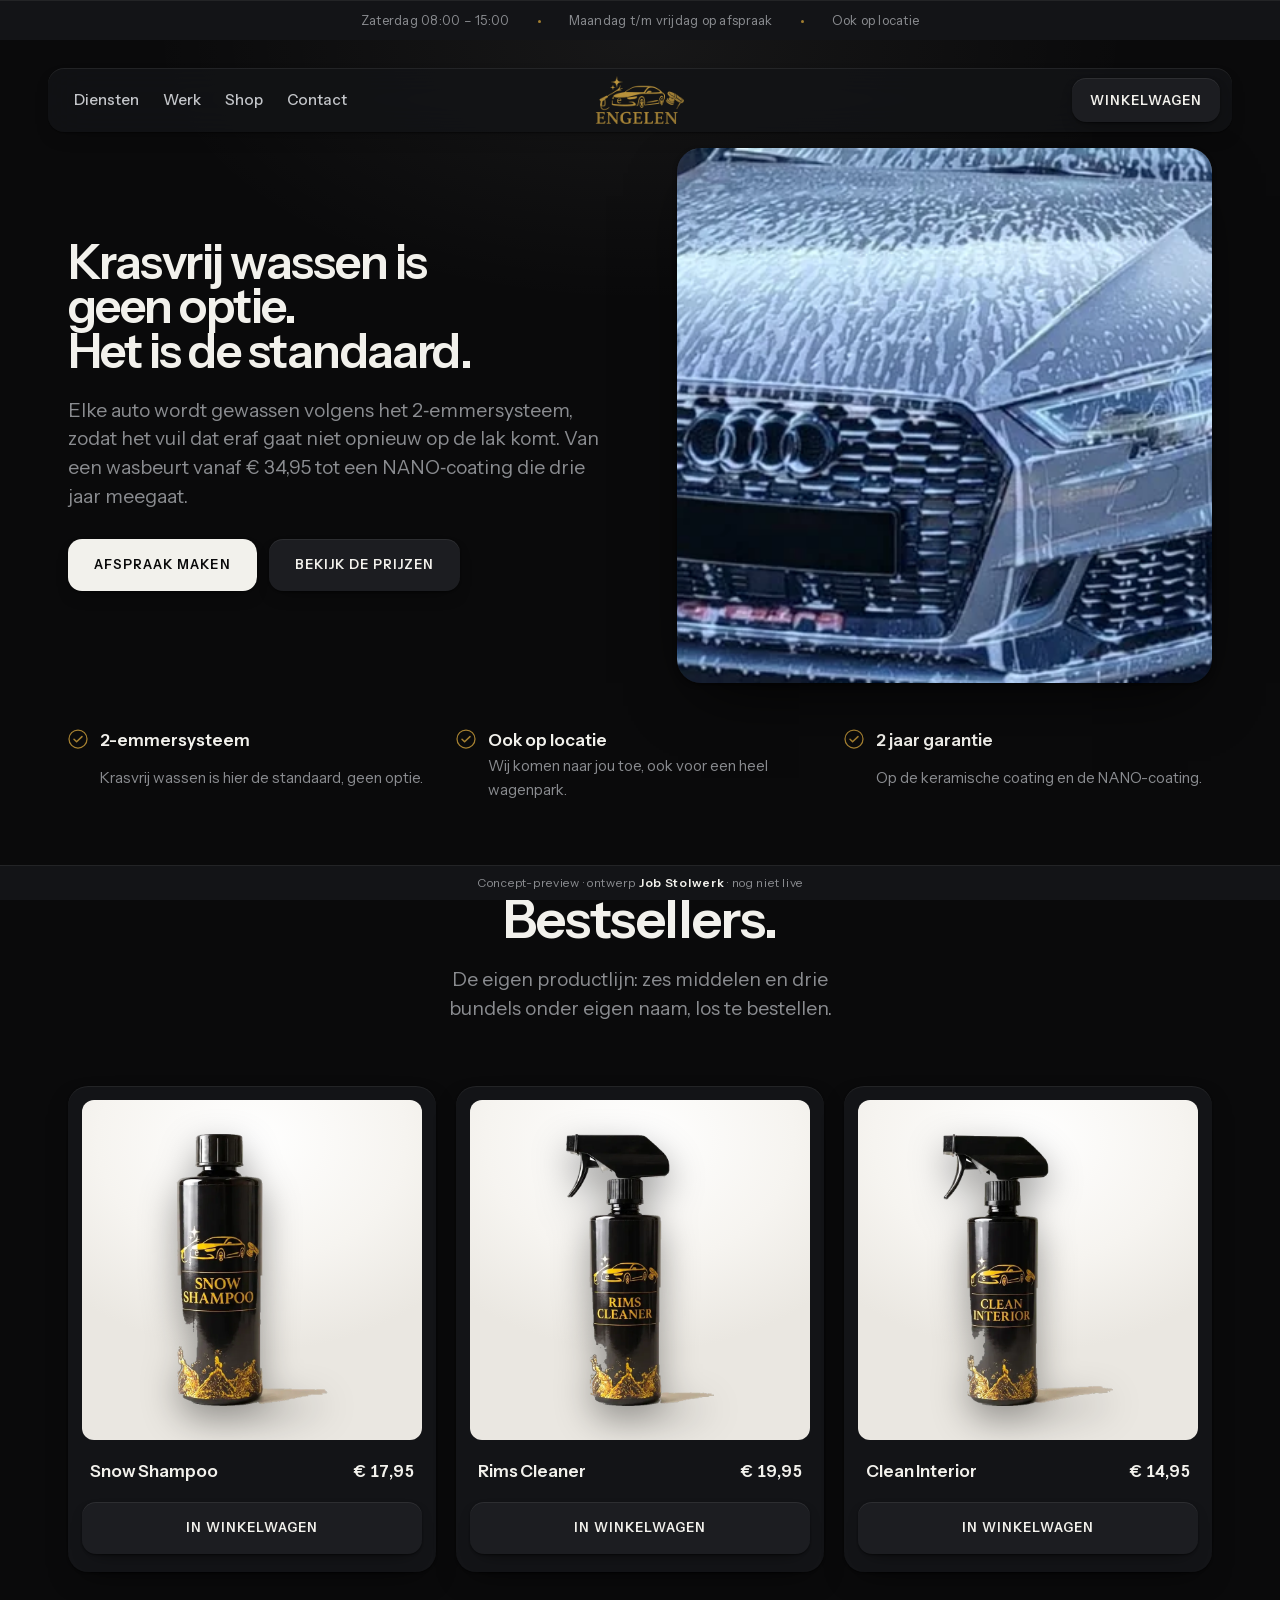
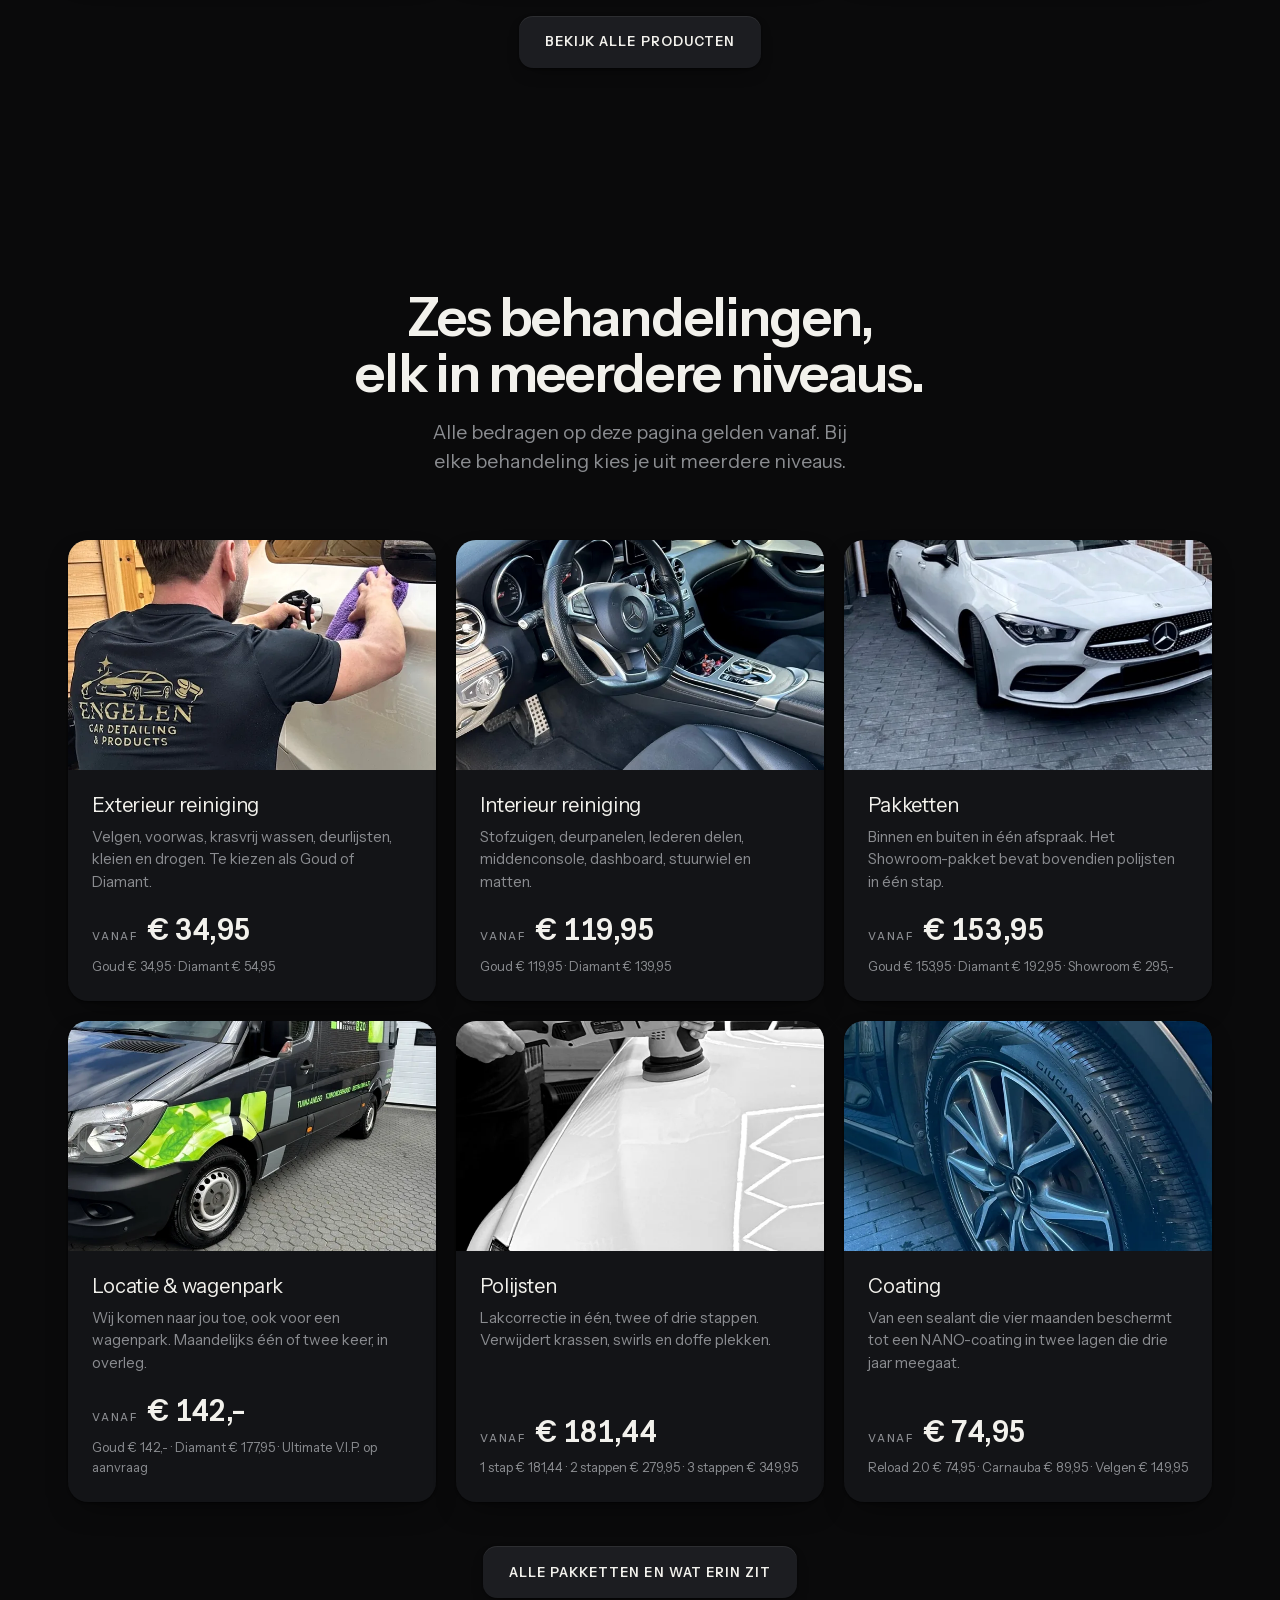
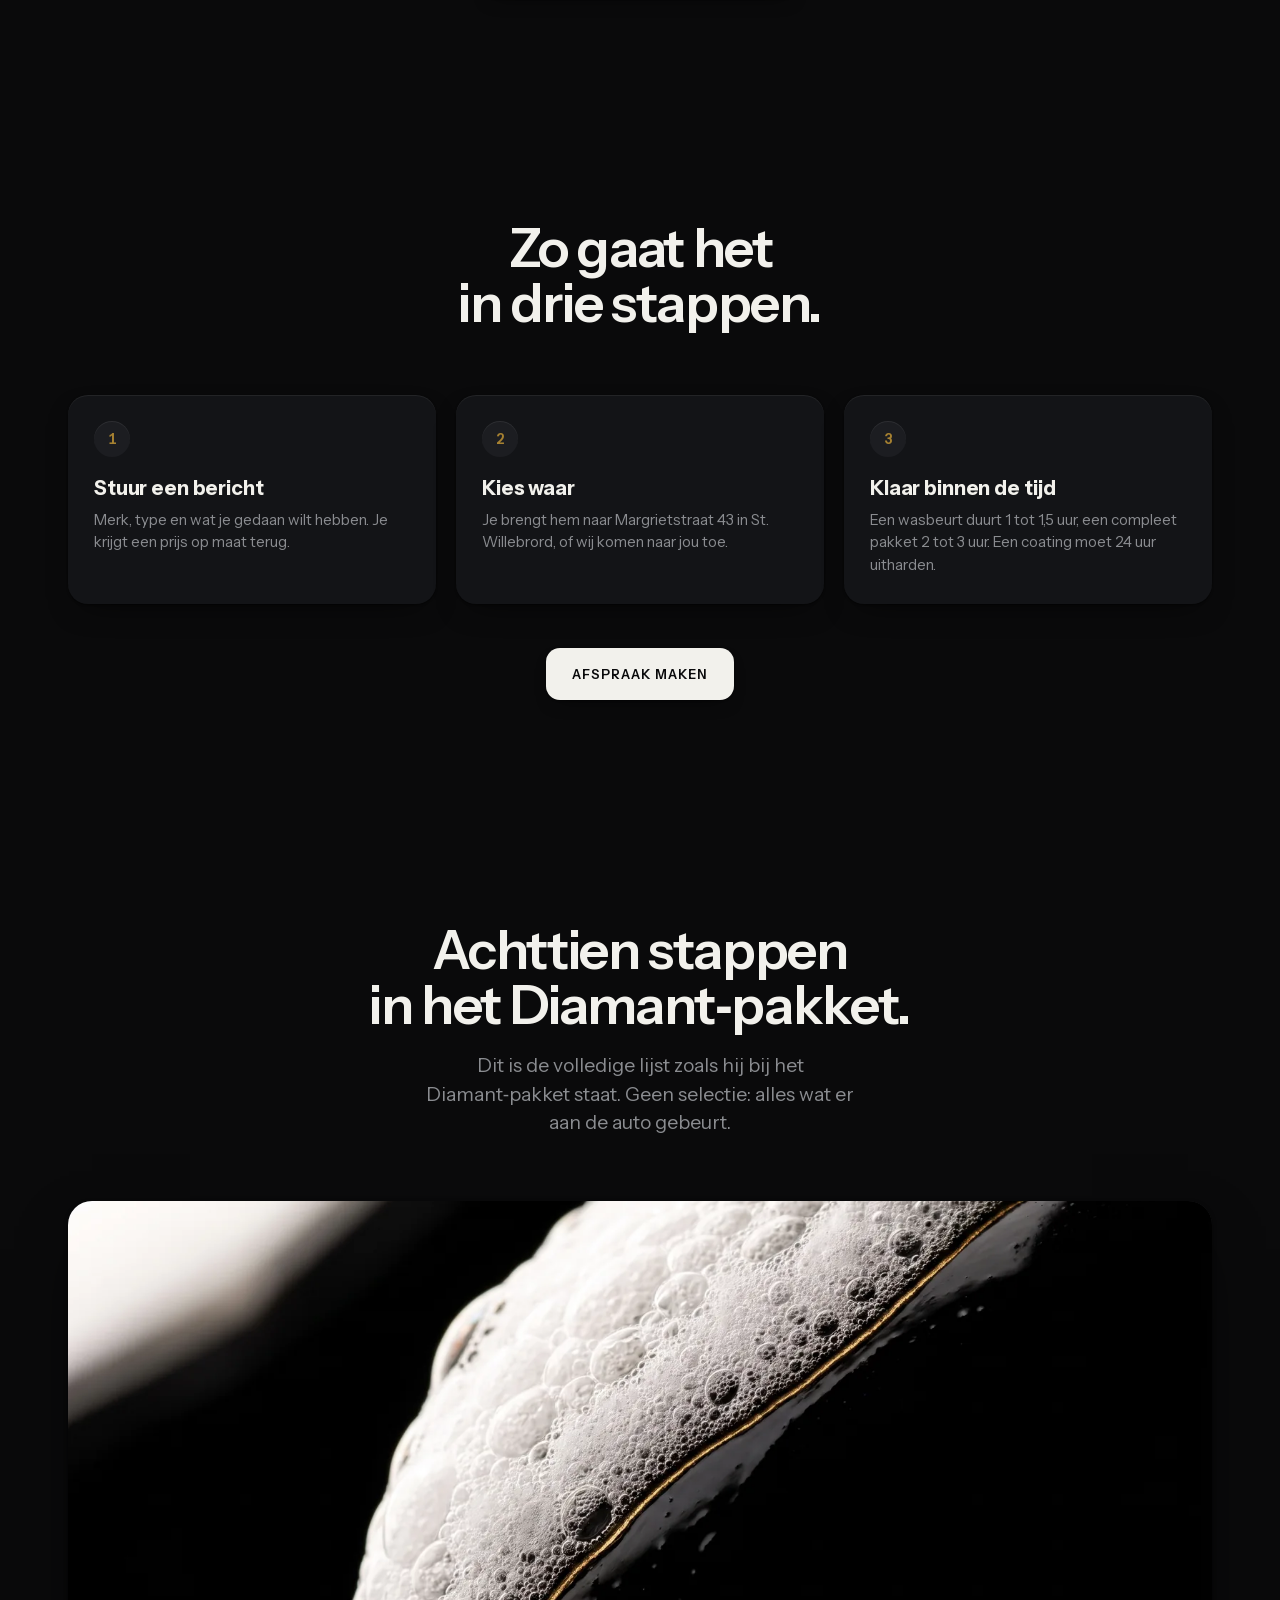
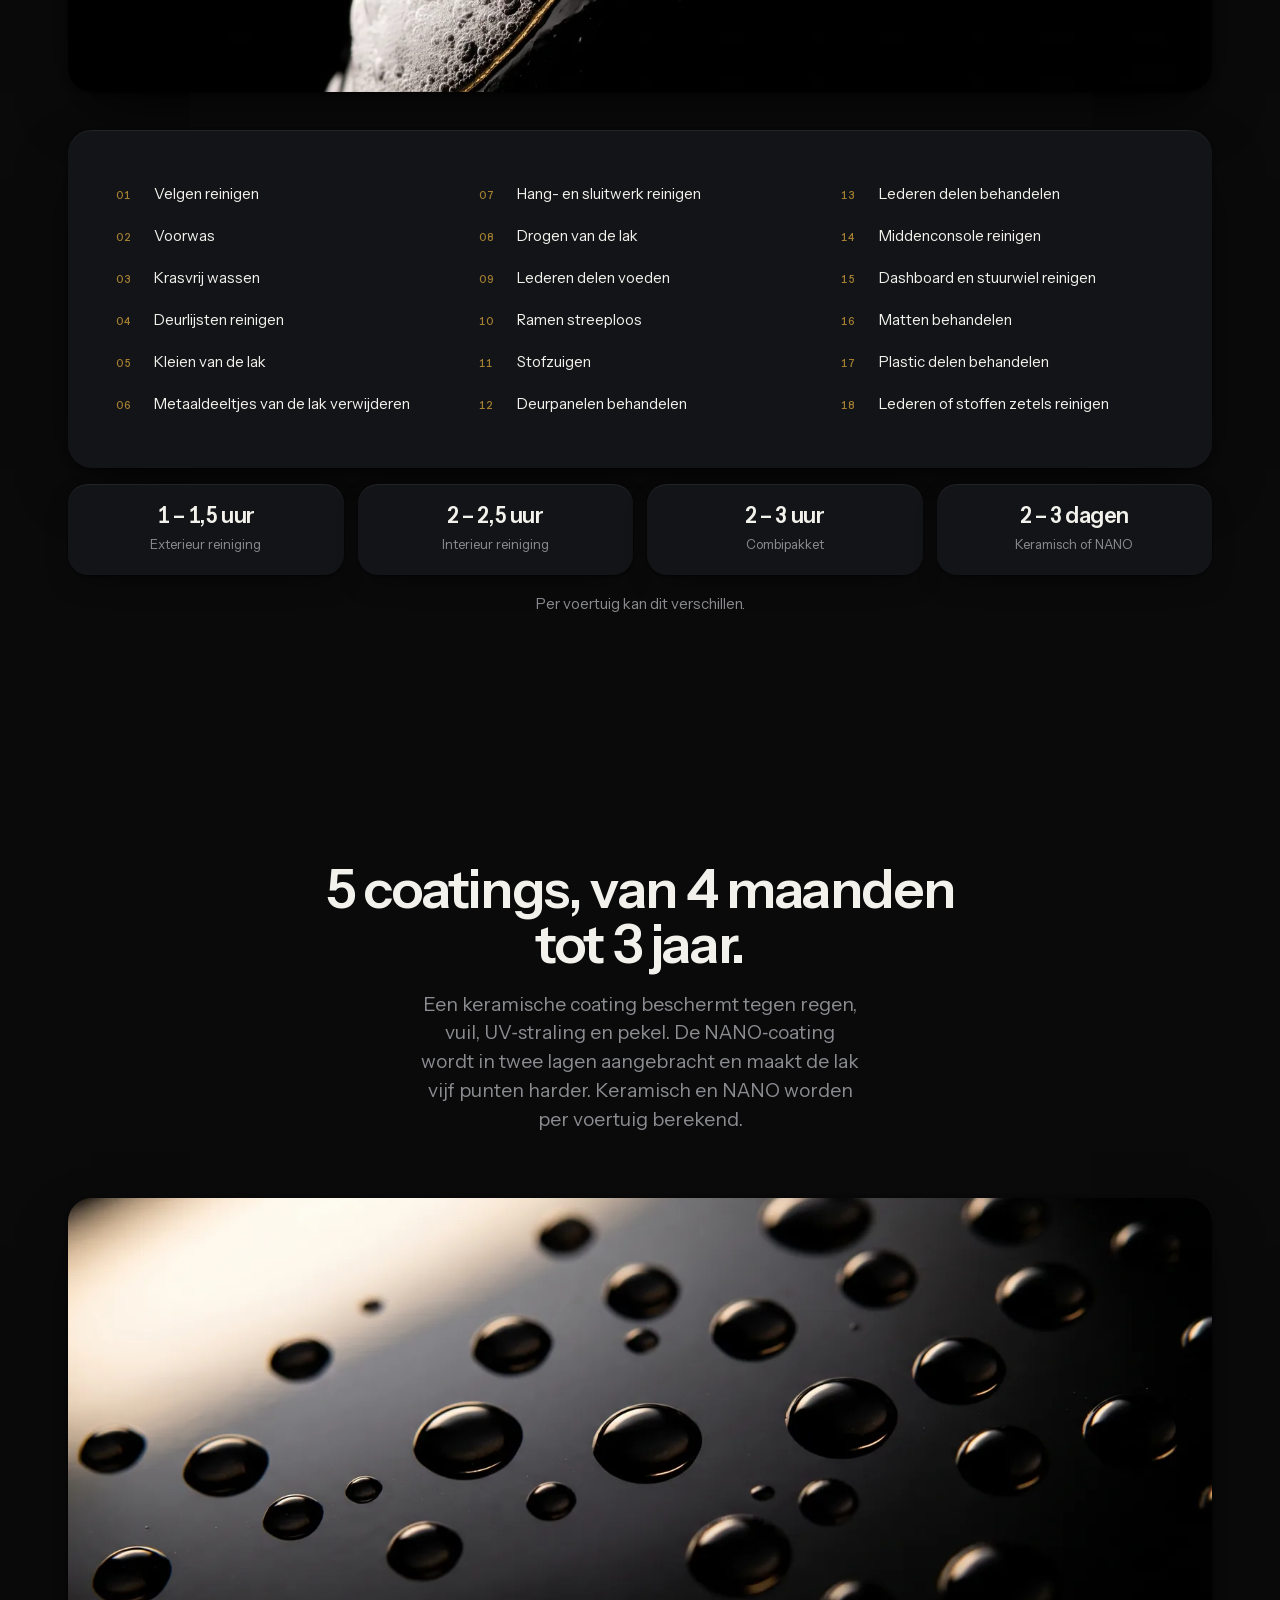
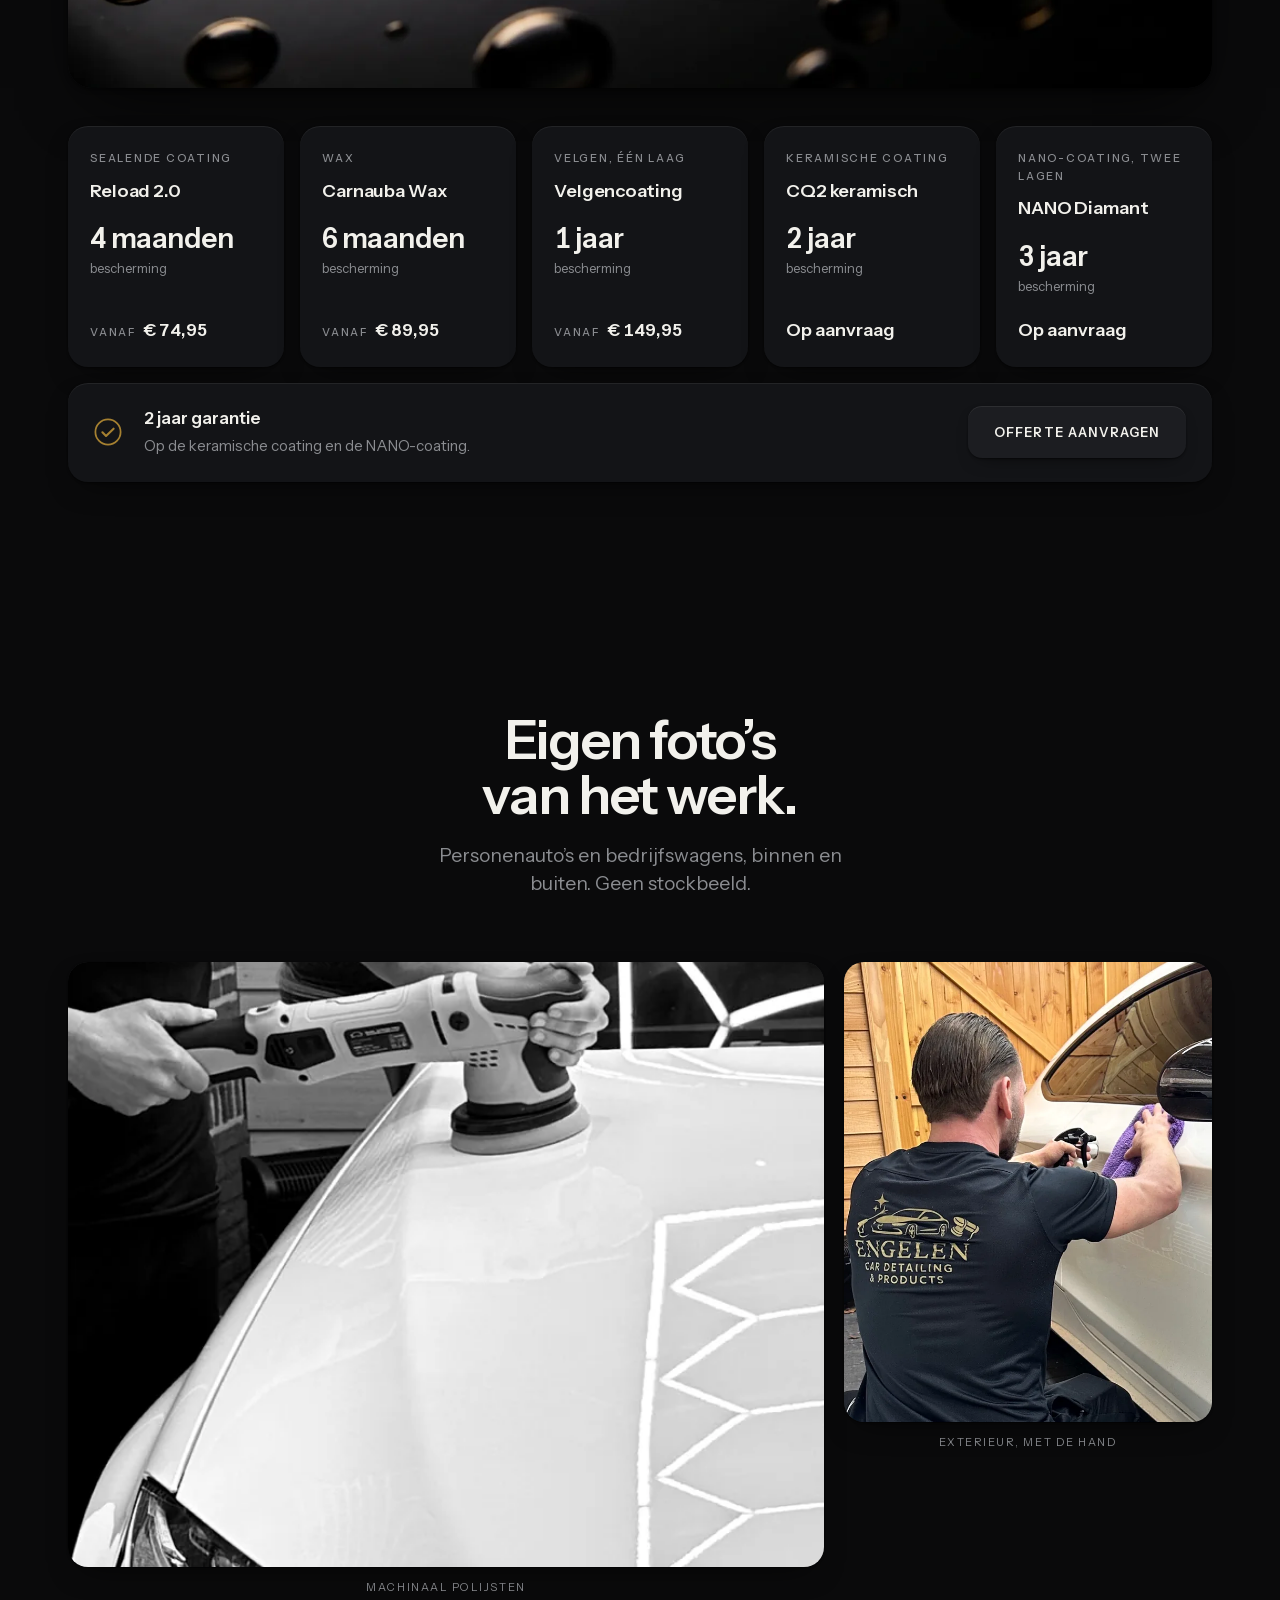
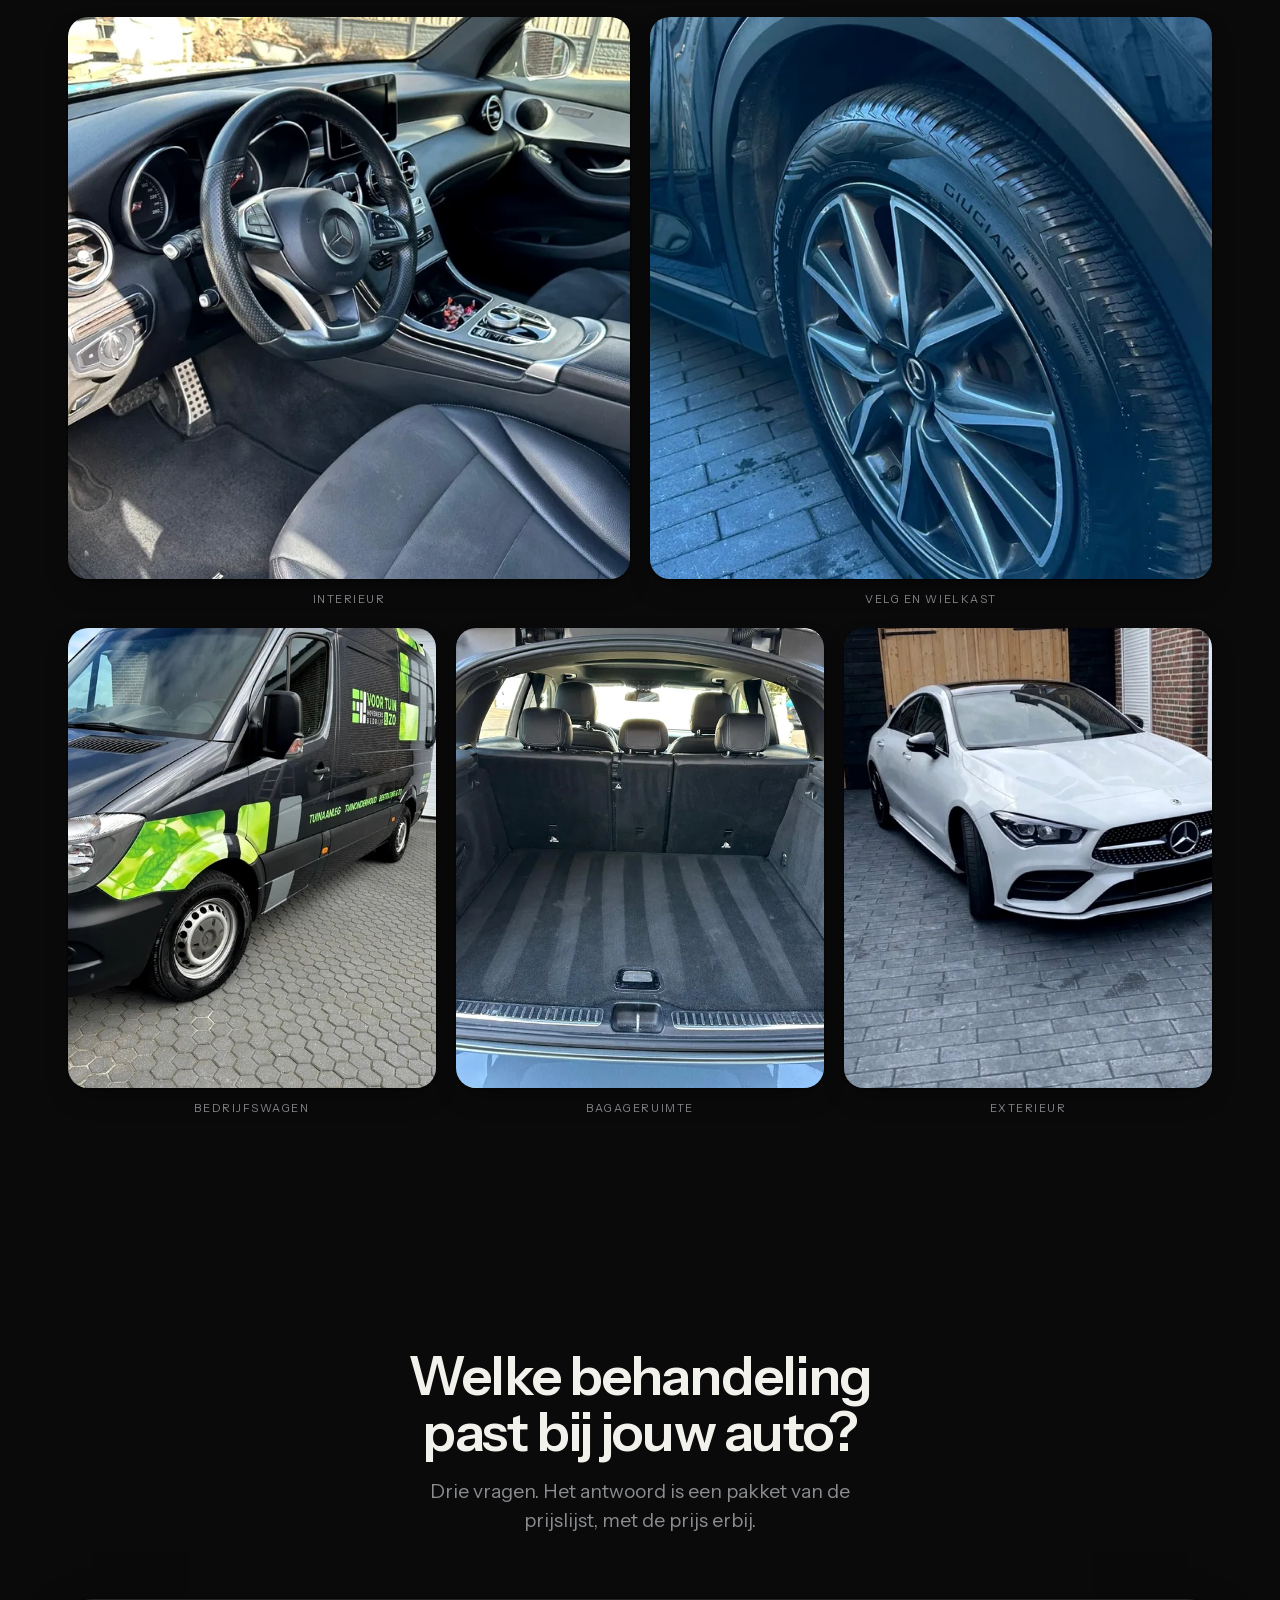
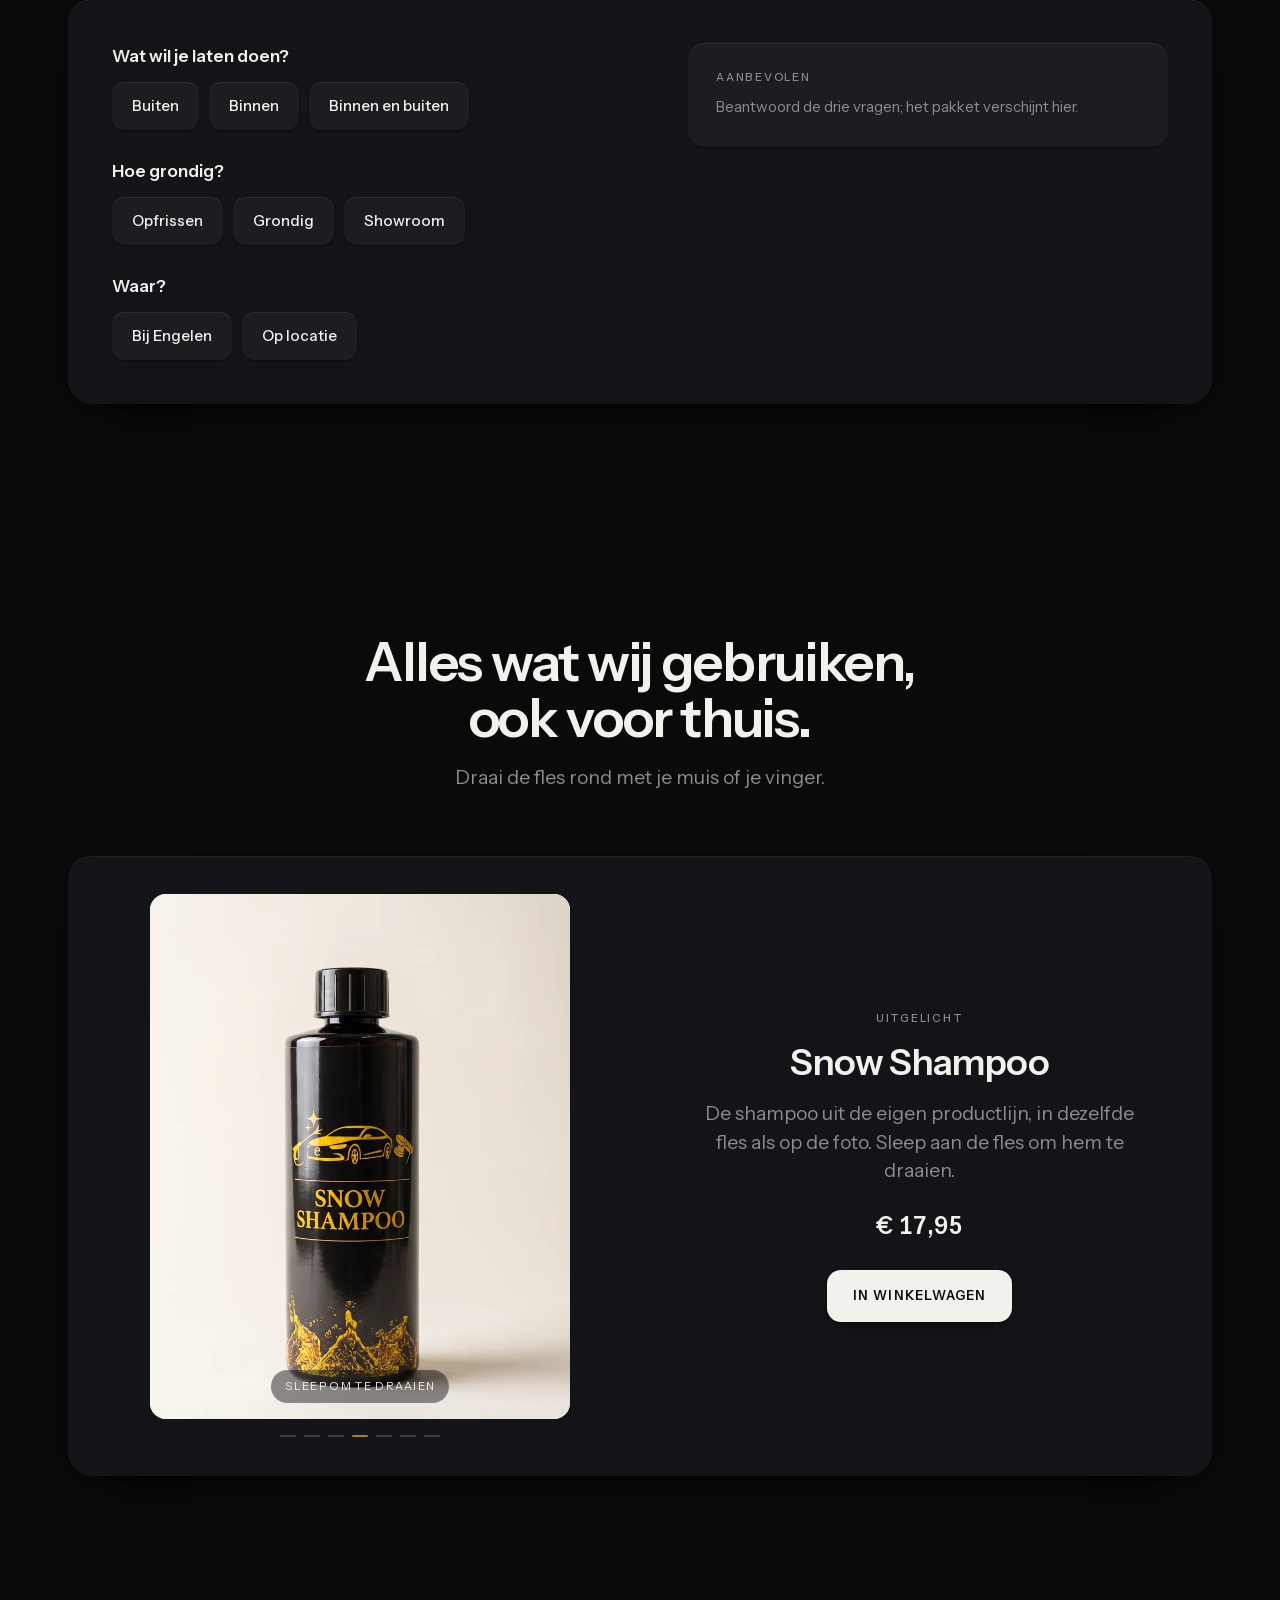
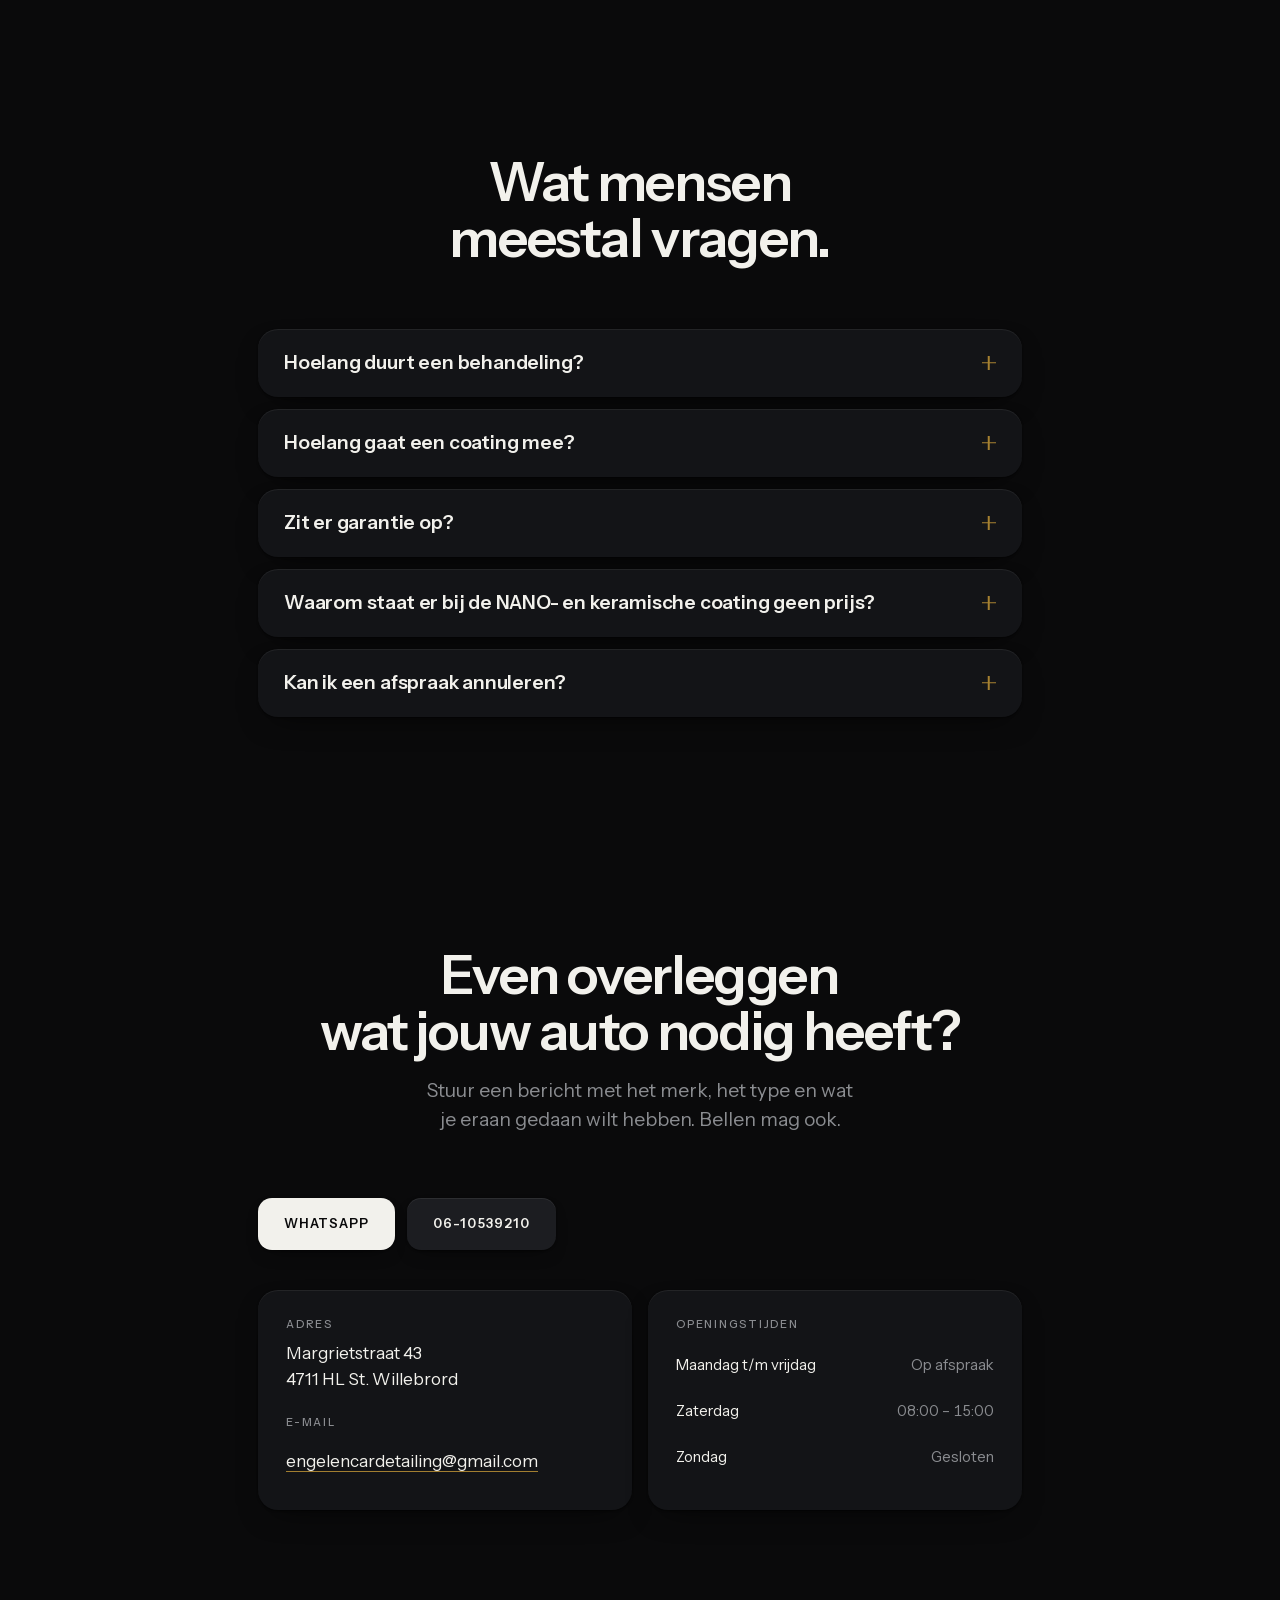
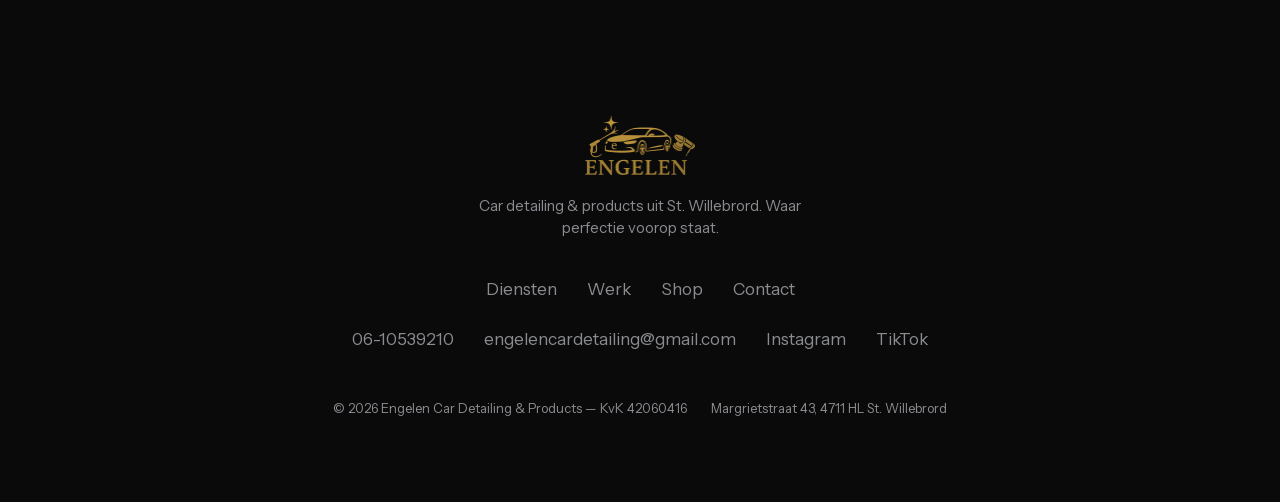
==== commit a81293e0: "Preview v3: donkere vormtaal, hero in twee kolommen, bestsellers, behandelingskiezer - WebKit-bug ve" ====
--- a/index.html
+++ b/index.html
@@ -10,14 +10,12 @@
 <meta property="og:description" content="Car detailing in St. Willebrord. Krasvrij wassen met het 2-emmersysteem, interieurreiniging, polijsten en keramische coating. Ook op locatie en voor wagenparken.">
 <meta property="og:type" content="website">
 <meta property="og:locale" content="nl_NL">
-<meta name="theme-color" content="#F5F4F1">
+<meta name="theme-color" content="#0A0A0B">
+<meta name="color-scheme" content="dark">
 <link rel="icon" href="assets/beeld/favicon.png" type="image/png">
 <script>document.documentElement.className+=" js-aan";</script>
 <link rel="preload" as="font" type="font/woff2" href="assets/fonts/instrument-sans-latin.woff2" crossorigin>
-<link rel="stylesheet" href="assets/stijl.css?v=939038a9">
-<link rel="preload" as="image" href="assets/beeld/hero-schuim-1600.webp"
-      imagesrcset="assets/beeld/hero-schuim-700.webp 700w, assets/beeld/hero-schuim-1000.webp 1000w, assets/beeld/hero-schuim-1600.webp 1600w"
-      imagesizes="100vw">
+<link rel="stylesheet" href="assets/stijl.css?v=507c02e7">
 <script type="application/ld+json">
 {"@context":"https://schema.org","@type":"AutoWash",
  "name":"Engelen Car Detailing en Products","url":"https://www.engelencardetailing.nl/",
@@ -39,12 +37,11 @@
   <div class="kop-binnen">
     <nav class="pil" aria-label="Hoofdmenu">
       <a class="pil-merk" href="index.html" aria-label="Engelen Car Detailing, naar boven">
-        <img src="assets/beeld/logo-mark-licht-120.png" alt="" width="76" height="30">
-        <b>Engelen</b>
+        <img src="assets/beeld/logo-lockup-240.png" alt="" width="88" height="48">
       </a>
       <ul class="pil-links"><li><a href="diensten.html">Diensten</a></li><li><a href="index.html#werk">Werk</a></li><li><a href="shop.html">Shop</a></li><li><a href="index.html#contact">Contact</a></li></ul>
       <div class="pil-actie">
-        <a class="knop mand-knop" href="shop.html">Winkelwagen
+        <a class="knop knop-glas mand-knop" href="shop.html">Winkelwagen
           <span class="mand-teller" hidden>0</span></a>
       </div>
       <button class="pil-hamburger" type="button" aria-expanded="false"
@@ -54,345 +51,358 @@
       <a href="diensten.html">Diensten</a><a href="index.html#werk">Werk</a><a href="shop.html">Shop</a><a href="index.html#contact">Contact</a>
       <div class="paneel-voet">
         <a class="knop" href="https://api.whatsapp.com/send?phone=31610539210" rel="noopener">Afspraak via WhatsApp</a>
-        <a href="tel:+31610539210"
-           style="display:flex;align-items:center;min-height:44px;padding-inline:16px;
-                  font-size:.9375rem;color:var(--inkt-zacht);text-decoration:none">06-10539210</a>
+        <a class="knop knop-glas mand-knop" href="shop.html">Winkelwagen
+          <span class="mand-teller" hidden>0</span></a>
       </div>
     </div>
   </div>
 </header>
+<div class="aankondiging" data-sectie="aankondiging"><span>Zaterdag 08:00 – 15:00</span><span>Maandag t/m vrijdag op afspraak</span><span>Ook op locatie</span></div>
 <main id="hoofd">
 <section class="hero" data-sectie="hero" id="boven">
   <div class="omhulsel">
-    <p class="label">St. Willebrord &middot; Car detailing &amp; products</p>
-    <hr class="haarlijn">
-    <h1 class="display hero-kop" style="margin-top:26px">Krasvrij wassen is<br>geen optie.<br>Het is de standaard.</h1>
-    <p class="lood hero-lood">Elke auto wordt gewassen volgens het 2&#8209;emmersysteem, zodat het
-      vuil dat eraf gaat niet opnieuw op de lak komt. Van een wasbeurt vanaf
-      €&nbsp;34,95 tot een NANO&#8209;coating die drie jaar meegaat.</p>
-    <div class="hero-acties">
-      <a class="knop" href="https://api.whatsapp.com/send?phone=31610539210" rel="noopener">Afspraak maken</a>
-      <a class="knop knop-open" href="#werk">Bekijk het werk</a>
-    </div>
-  </div>
-  <div class="hero-beeld">
-    <picture>
-      <source media="(max-width: 699px)"
-              srcset="assets/beeld/hero-schuim-mob-700.webp 700w, assets/beeld/hero-schuim-mob-1000.webp 1000w"
-              sizes="100vw">
-      <img src="assets/beeld/hero-schuim-1600.webp" srcset="assets/beeld/hero-schuim-700.webp 700w, assets/beeld/hero-schuim-1000.webp 1000w, assets/beeld/hero-schuim-1600.webp 1600w" sizes="100vw" alt="Auto onder een laag schuim tijdens de voorwas" loading="eager" decoding="async">
-    </picture>
-  </div>
-  <div class="omhulsel">
-    <p class="hero-onder"><span>Voorwas &mdash; de eerste stap van elke wasbeurt</span>
-      <span>KvK 42060416</span></p>
-  </div>
-</section>
-<section data-sectie="feiten" style="padding-top:clamp(56px,7vw,96px)">
-  <div class="omhulsel"><div class="feiten"><div class="feit"><b>2-emmersysteem</b><span>Krasvrij wassen is hier de standaard, geen optie.</span></div><div class="feit"><b>Ook op locatie</b><span>Wij komen naar jou toe, ook voor een heel wagenpark.</span></div><div class="feit"><b>Eigen productlijn</b><span>Zes producten en drie bundels in de eigen webshop.</span></div><div class="feit"><b>2 jaar garantie</b><span>Op de keramische coating en de NANO-coating.</span></div></div></div>
+    <div class="hero-raster">
+      <div class="hero-tekst">
+        <h1 class="display hero-kop">Krasvrij wassen is<br>geen optie.<br>Het is de standaard.</h1>
+        <p class="lood hero-lood">Elke auto wordt gewassen volgens het 2&#8209;emmersysteem, zodat
+          het vuil dat eraf gaat niet opnieuw op de lak komt. Van een wasbeurt vanaf
+          €&nbsp;34,95 tot een NANO&#8209;coating die drie jaar meegaat.</p>
+        <div class="hero-acties">
+          <a class="knop" href="https://api.whatsapp.com/send?phone=31610539210" rel="noopener">Afspraak maken</a>
+          <a class="knop knop-glas" href="diensten.html">Bekijk de prijzen</a>
+        </div>
+      </div>
+      <div class="vlak vlak-foto hero-beeld">
+        <picture>
+          <source media="(max-width: 899px)"
+                  srcset="assets/beeld/hero-schuim-mob-700.webp 700w, assets/beeld/hero-schuim-mob-1000.webp 1000w"
+                  sizes="100vw">
+          <img src="assets/beeld/hero-schuim-1600.webp" srcset="assets/beeld/hero-schuim-700.webp 700w, assets/beeld/hero-schuim-1000.webp 1000w, assets/beeld/hero-schuim-1600.webp 1600w" sizes="(max-width: 1240px) 50vw, 600px" alt="Auto onder een laag schuim tijdens de voorwas" loading="eager" decoding="async">
+        </picture>
+      </div>
+    </div>
+    <ul class="hero-feiten"><li><svg class="vink" viewBox="0 0 20 20" width="20" height="20" aria-hidden="true"><circle cx="10" cy="10" r="9" fill="none" stroke="currentColor" stroke-width="1.25"/><path d="M6 10.2l2.6 2.6L14 7.6" fill="none" stroke="currentColor" stroke-width="1.5" stroke-linecap="round" stroke-linejoin="round"/></svg><b>2-emmersysteem</b><span>Krasvrij wassen is hier de standaard, geen optie.</span></li><li><svg class="vink" viewBox="0 0 20 20" width="20" height="20" aria-hidden="true"><circle cx="10" cy="10" r="9" fill="none" stroke="currentColor" stroke-width="1.25"/><path d="M6 10.2l2.6 2.6L14 7.6" fill="none" stroke="currentColor" stroke-width="1.5" stroke-linecap="round" stroke-linejoin="round"/></svg><b>Ook op locatie</b><span>Wij komen naar jou toe, ook voor een heel wagenpark.</span></li><li><svg class="vink" viewBox="0 0 20 20" width="20" height="20" aria-hidden="true"><circle cx="10" cy="10" r="9" fill="none" stroke="currentColor" stroke-width="1.25"/><path d="M6 10.2l2.6 2.6L14 7.6" fill="none" stroke="currentColor" stroke-width="1.5" stroke-linecap="round" stroke-linejoin="round"/></svg><b>2 jaar garantie</b><span>Op de keramische coating en de NANO-coating.</span></li></ul>
+  </div>
+</section>
+<section class="sectie sectie-kort" id="bestsellers" data-sectie="bestsellers">
+  <div class="omhulsel">
+    <div class="sectie-kop reveal">
+      <h2 class="kop-2">Bestsellers.</h2>
+      <p class="lood">De eigen productlijn: zes middelen en drie bundels onder eigen naam, los te bestellen.</p>
+    </div>
+    <div class="shop-raster reveal-rij"><article class="vlak til product">
+      <div class="product-beeld"><img class="product-uit" src="assets/beeld/uit/product-snow-shampoo.webp" alt="Snow Shampoo" loading="lazy" decoding="async"></div>
+      <div class="product-regel">
+        <h3 class="kop-3">Snow Shampoo</h3>
+        <span class="product-prijs cijfer">€&nbsp;17,95</span>
+      </div>
+      <form action="/cart/add" method="post" data-naam="Snow Shampoo"
+            data-prijs="1795" data-beeld="assets/beeld/product-snow-shampoo-500.webp">
+        <input type="hidden" name="id" value="ENG-SNOW">
+        <button class="knop knop-glas" type="submit" name="add">In winkelwagen</button>
+      </form>
+    </article><article class="vlak til product">
+      <div class="product-beeld"><img class="product-uit" src="assets/beeld/uit/product-rims-cleaner.webp" alt="Rims Cleaner" loading="lazy" decoding="async"></div>
+      <div class="product-regel">
+        <h3 class="kop-3">Rims Cleaner</h3>
+        <span class="product-prijs cijfer">€&nbsp;19,95</span>
+      </div>
+      <form action="/cart/add" method="post" data-naam="Rims Cleaner"
+            data-prijs="1995" data-beeld="assets/beeld/product-rims-cleaner-500.webp">
+        <input type="hidden" name="id" value="ENG-RIMS">
+        <button class="knop knop-glas" type="submit" name="add">In winkelwagen</button>
+      </form>
+    </article><article class="vlak til product">
+      <div class="product-beeld"><img class="product-uit" src="assets/beeld/uit/product-clean-interior.webp" alt="Clean Interior" loading="lazy" decoding="async"></div>
+      <div class="product-regel">
+        <h3 class="kop-3">Clean Interior</h3>
+        <span class="product-prijs cijfer">€&nbsp;14,95</span>
+      </div>
+      <form action="/cart/add" method="post" data-naam="Clean Interior"
+            data-prijs="1495" data-beeld="assets/beeld/product-clean-interior-500.webp">
+        <input type="hidden" name="id" value="ENG-INT">
+        <button class="knop knop-glas" type="submit" name="add">In winkelwagen</button>
+      </form>
+    </article></div>
+    <p class="midden knoprij">
+      <a class="knop knop-glas" href="shop.html">Bekijk alle producten</a></p>
+  </div>
 </section>
 <section class="sectie" id="diensten" data-sectie="diensten">
   <div class="omhulsel">
     <div class="sectie-kop reveal">
-      <div>
-        <p class="label">Diensten</p><hr class="haarlijn">
-        <h2 class="kop-2" style="margin-top:22px">Zes behandelingen,<br>elk in meerdere niveaus.</h2>
-      </div>
-      <p class="meta">Bij elke behandeling kies je uit meerdere opties. Alle bedragen zijn
-        inclusief 21% btw en gelden vanaf; wat een auto of bus precies kost hangt af van
-        de staat en de grootte.</p>
-    </div>
-    <div class="diensten reveal"><article class="dienst" id="dienst-exterieur">
-      <h3 class="kop-3">Exterieur reiniging</h3>
-      <p>Velgen, voorwas, krasvrij wassen, deurlijsten, kleien en drogen. Te kiezen als Goud of Diamant.</p>
-      <div class="dienst-voet">
-        <p class="dienst-prijs">Vanaf <b class="cijfer">€&nbsp;34,95</b></p>
-        <p class="dienst-varianten">Goud € 34,95 &middot; Diamant € 54,95</p>
-      </div>
-    </article><article class="dienst" id="dienst-interieur">
-      <h3 class="kop-3">Interieur reiniging</h3>
-      <p>Stofzuigen, deurpanelen, lederen delen, middenconsole, dashboard, stuurwiel en matten.</p>
-      <div class="dienst-voet">
-        <p class="dienst-prijs">Vanaf <b class="cijfer">€&nbsp;119,95</b></p>
-        <p class="dienst-varianten">Goud € 119,95 &middot; Diamant € 139,95</p>
-      </div>
-    </article><article class="dienst" id="dienst-pakketten">
-      <h3 class="kop-3">Pakketten</h3>
-      <p>Binnen en buiten in één afspraak. Het Showroom-pakket bevat bovendien polijsten in één stap.</p>
-      <div class="dienst-voet">
-        <p class="dienst-prijs">Vanaf <b class="cijfer">€&nbsp;153,95</b></p>
-        <p class="dienst-varianten">Goud € 153,95 &middot; Diamant € 192,95 &middot; Showroom € 295,-</p>
-      </div>
-    </article><article class="dienst" id="dienst-locatie">
-      <h3 class="kop-3">Locatie &amp; wagenpark</h3>
-      <p>Wij komen naar jou toe, ook voor een wagenpark. Maandelijks één of twee keer, in overleg.</p>
-      <div class="dienst-voet">
-        <p class="dienst-prijs">Vanaf <b class="cijfer">€&nbsp;142,-</b></p>
-        <p class="dienst-varianten">Goud € 142,- &middot; Diamant € 177,95 &middot; Ultimate V.I.P. op aanvraag</p>
-      </div>
-    </article><article class="dienst" id="dienst-polijsten">
-      <h3 class="kop-3">Polijsten</h3>
-      <p>Lakcorrectie in één, twee of drie stappen. Verwijdert krassen, swirls en doffe plekken.</p>
-      <div class="dienst-voet">
-        <p class="dienst-prijs">Vanaf <b class="cijfer">€&nbsp;181,44</b></p>
-        <p class="dienst-varianten">1 stap € 181,44 &middot; 2 stappen € 279,95 &middot; 3 stappen € 349,95</p>
-      </div>
-    </article><article class="dienst" id="dienst-coating">
-      <h3 class="kop-3">Coating</h3>
-      <p>Van een sealant die vier maanden beschermt tot een NANO-coating in twee lagen die drie jaar meegaat.</p>
-      <div class="dienst-voet">
-        <p class="dienst-prijs">Vanaf <b class="cijfer">€&nbsp;74,95</b></p>
-        <p class="dienst-varianten">Reload 2.0 € 74,95 &middot; Carnauba € 89,95 &middot; Velgen € 149,95</p>
-      </div>
-    </article></div>
-  </div>
-</section>
-<section class="sectie band-2" id="werk" data-sectie="werk">
-  <div class="omhulsel">
-    <div class="sectie-kop reveal">
-      <div>
-        <p class="label">Werk</p><hr class="haarlijn">
-        <h2 class="kop-2" style="margin-top:22px">Eigen foto&rsquo;s,<br>eigen auto&rsquo;s.</h2>
-      </div>
-      <p class="meta">Personenauto&rsquo;s, bedrijfswagens, bussen en vrachtwagens &mdash;
-        binnen en buiten.</p>
-    </div>
-    <div class="werk-raster reveal"><figure class="werk-kaart werk-groot">
-      <div class="werk-doos"><img src="assets/beeld/werk-polijsten-1000.webp" srcset="assets/beeld/werk-polijsten-700.webp 700w, assets/beeld/werk-polijsten-1000.webp 1000w" sizes="(max-width: 899px) 50vw, 40vw" alt="Machinaal polijsten" loading="lazy" decoding="async"></div>
+      <h2 class="kop-2">Zes behandelingen,<br>elk in meerdere niveaus.</h2>
+      <p class="lood">Alle bedragen op deze pagina gelden vanaf. Bij elke behandeling kies je uit meerdere niveaus.</p>
+    </div>
+    <div class="diensten reveal-rij"><a class="vlak til dienst" href="diensten.html#exterieur">
+      <span class="dienst-beeld"><img src="assets/beeld/werk-hand-1000.webp" srcset="assets/beeld/werk-hand-700.webp 700w, assets/beeld/werk-hand-1000.webp 1000w" sizes="(max-width: 699px) 92vw, (max-width: 1059px) 46vw, 30vw" alt="Exterieur reiniging" loading="lazy" decoding="async"></span>
+      <span class="dienst-body">
+        <span class="kop-3">Exterieur reiniging</span>
+        <span class="meta">Velgen, voorwas, krasvrij wassen, deurlijsten, kleien en drogen. Te kiezen als Goud of Diamant.</span>
+        <span class="dienst-prijs"><span class="label">Vanaf</span> <b class="cijfer">€&nbsp;34,95</b></span>
+        <span class="dienst-varianten">Goud € 34,95 &middot; Diamant € 54,95</span>
+      </span>
+    </a><a class="vlak til dienst" href="diensten.html#interieur">
+      <span class="dienst-beeld"><img src="assets/beeld/werk-interieur-1000.webp" srcset="assets/beeld/werk-interieur-700.webp 700w, assets/beeld/werk-interieur-1000.webp 1000w" sizes="(max-width: 699px) 92vw, (max-width: 1059px) 46vw, 30vw" alt="Interieur reiniging" loading="lazy" decoding="async"></span>
+      <span class="dienst-body">
+        <span class="kop-3">Interieur reiniging</span>
+        <span class="meta">Stofzuigen, deurpanelen, lederen delen, middenconsole, dashboard, stuurwiel en matten.</span>
+        <span class="dienst-prijs"><span class="label">Vanaf</span> <b class="cijfer">€&nbsp;119,95</b></span>
+        <span class="dienst-varianten">Goud € 119,95 &middot; Diamant € 139,95</span>
+      </span>
+    </a><a class="vlak til dienst" href="diensten.html#pakketten">
+      <span class="dienst-beeld"><img src="assets/beeld/werk-cla-1000.webp" srcset="assets/beeld/werk-cla-700.webp 700w, assets/beeld/werk-cla-1000.webp 1000w" sizes="(max-width: 699px) 92vw, (max-width: 1059px) 46vw, 30vw" alt="Pakketten" loading="lazy" decoding="async"></span>
+      <span class="dienst-body">
+        <span class="kop-3">Pakketten</span>
+        <span class="meta">Binnen en buiten in één afspraak. Het Showroom-pakket bevat bovendien polijsten in één stap.</span>
+        <span class="dienst-prijs"><span class="label">Vanaf</span> <b class="cijfer">€&nbsp;153,95</b></span>
+        <span class="dienst-varianten">Goud € 153,95 &middot; Diamant € 192,95 &middot; Showroom € 295,-</span>
+      </span>
+    </a><a class="vlak til dienst" href="diensten.html#locatie">
+      <span class="dienst-beeld"><img src="assets/beeld/werk-bus-1000.webp" srcset="assets/beeld/werk-bus-700.webp 700w, assets/beeld/werk-bus-1000.webp 1000w" sizes="(max-width: 699px) 92vw, (max-width: 1059px) 46vw, 30vw" alt="Locatie en wagenpark" loading="lazy" decoding="async"></span>
+      <span class="dienst-body">
+        <span class="kop-3">Locatie &amp; wagenpark</span>
+        <span class="meta">Wij komen naar jou toe, ook voor een wagenpark. Maandelijks één of twee keer, in overleg.</span>
+        <span class="dienst-prijs"><span class="label">Vanaf</span> <b class="cijfer">€&nbsp;142,-</b></span>
+        <span class="dienst-varianten">Goud € 142,- &middot; Diamant € 177,95 &middot; Ultimate V.I.P. op aanvraag</span>
+      </span>
+    </a><a class="vlak til dienst" href="diensten.html#polijsten">
+      <span class="dienst-beeld"><img src="assets/beeld/werk-polijsten-1000.webp" srcset="assets/beeld/werk-polijsten-700.webp 700w, assets/beeld/werk-polijsten-1000.webp 1000w" sizes="(max-width: 699px) 92vw, (max-width: 1059px) 46vw, 30vw" alt="Polijsten" loading="lazy" decoding="async"></span>
+      <span class="dienst-body">
+        <span class="kop-3">Polijsten</span>
+        <span class="meta">Lakcorrectie in één, twee of drie stappen. Verwijdert krassen, swirls en doffe plekken.</span>
+        <span class="dienst-prijs"><span class="label">Vanaf</span> <b class="cijfer">€&nbsp;181,44</b></span>
+        <span class="dienst-varianten">1 stap € 181,44 &middot; 2 stappen € 279,95 &middot; 3 stappen € 349,95</span>
+      </span>
+    </a><a class="vlak til dienst" href="diensten.html#coating">
+      <span class="dienst-beeld"><img src="assets/beeld/werk-wiel-700.webp" srcset="assets/beeld/werk-wiel-700.webp 700w" sizes="(max-width: 699px) 92vw, (max-width: 1059px) 46vw, 30vw" alt="Coating" loading="lazy" decoding="async"></span>
+      <span class="dienst-body">
+        <span class="kop-3">Coating</span>
+        <span class="meta">Van een sealant die vier maanden beschermt tot een NANO-coating in twee lagen die drie jaar meegaat.</span>
+        <span class="dienst-prijs"><span class="label">Vanaf</span> <b class="cijfer">€&nbsp;74,95</b></span>
+        <span class="dienst-varianten">Reload 2.0 € 74,95 &middot; Carnauba € 89,95 &middot; Velgen € 149,95</span>
+      </span>
+    </a></div>
+    <p class="midden knoprij">
+      <a class="knop knop-glas" href="diensten.html">Alle pakketten en wat erin zit</a></p>
+  </div>
+</section>
+<section class="sectie sectie-kort" id="hoewerkt" data-sectie="hoewerkt">
+  <div class="omhulsel">
+    <div class="sectie-kop reveal">
+      <h2 class="kop-2">Zo gaat het<br>in drie stappen.</h2>
+      
+    </div>
+    <ol class="stappenrij reveal-rij"><li class="vlak stap"><b class="stap-nr cijfer">1</b><b class="kop-3">Stuur een bericht</b><span class="meta">Merk, type en wat je gedaan wilt hebben. Je krijgt een prijs op maat terug.</span></li><li class="vlak stap"><b class="stap-nr cijfer">2</b><b class="kop-3">Kies waar</b><span class="meta">Je brengt hem naar Margrietstraat 43 in St. Willebrord, of wij komen naar jou toe.</span></li><li class="vlak stap"><b class="stap-nr cijfer">3</b><b class="kop-3">Klaar binnen de tijd</b><span class="meta">Een wasbeurt duurt 1 tot 1,5 uur, een compleet pakket 2 tot 3 uur. Een coating moet 24 uur uitharden.</span></li></ol>
+    <p class="midden knoprij">
+      <a class="knop" href="https://api.whatsapp.com/send?phone=31610539210" rel="noopener">Afspraak maken</a></p>
+  </div>
+</section>
+<section class="sectie" id="proces" data-sectie="proces">
+  <div class="omhulsel">
+    <div class="sectie-kop reveal">
+      <h2 class="kop-2">Achttien stappen<br>in het Diamant&#8209;pakket.</h2>
+      <p class="lood">Dit is de volledige lijst zoals hij bij het Diamant&#8209;pakket staat. Geen selectie: alles wat er aan de auto gebeurt.</p>
+    </div>
+    <div class="vlak vlak-foto sfeerband reveal">
+      <img src="assets/beeld/sfeer-schuim-1600.webp" srcset="assets/beeld/sfeer-schuim-700.webp 700w, assets/beeld/sfeer-schuim-1000.webp 1000w, assets/beeld/sfeer-schuim-1600.webp 1600w" sizes="(max-width: 1240px) 100vw, 1240px" alt="" loading="lazy" decoding="async">
+    </div>
+    <div class="vlak vlak-groot stappen-vlak reveal">
+      <ol class="stappen"><li><span class="cijfer">01</span>Velgen reinigen</li><li><span class="cijfer">02</span>Voorwas</li><li><span class="cijfer">03</span>Krasvrij wassen</li><li><span class="cijfer">04</span>Deurlijsten reinigen</li><li><span class="cijfer">05</span>Kleien van de lak</li><li><span class="cijfer">06</span>Metaaldeeltjes van de lak verwijderen</li><li><span class="cijfer">07</span>Hang- en sluitwerk reinigen</li><li><span class="cijfer">08</span>Drogen van de lak</li><li><span class="cijfer">09</span>Lederen delen voeden</li><li><span class="cijfer">10</span>Ramen streeploos</li><li><span class="cijfer">11</span>Stofzuigen</li><li><span class="cijfer">12</span>Deurpanelen behandelen</li><li><span class="cijfer">13</span>Lederen delen behandelen</li><li><span class="cijfer">14</span>Middenconsole reinigen</li><li><span class="cijfer">15</span>Dashboard en stuurwiel reinigen</li><li><span class="cijfer">16</span>Matten behandelen</li><li><span class="cijfer">17</span>Plastic delen behandelen</li><li><span class="cijfer">18</span>Lederen of stoffen zetels reinigen</li></ol>
+    </div>
+    <div class="duur reveal-rij"><div class="vlak chip"><b class="cijfer">1 – 1,5 uur</b><span>Exterieur reiniging</span></div><div class="vlak chip"><b class="cijfer">2 – 2,5 uur</b><span>Interieur reiniging</span></div><div class="vlak chip"><b class="cijfer">2 – 3 uur</b><span>Combipakket</span></div><div class="vlak chip"><b class="cijfer">2 – 3 dagen</b><span>Keramisch of NANO</span></div></div>
+    <p class="meta midden" style="margin-top:18px">Per voertuig kan dit verschillen.</p>
+  </div>
+</section>
+<section class="sectie" id="coating" data-sectie="coating">
+  <div class="omhulsel">
+    <div class="sectie-kop reveal">
+      <h2 class="kop-2">5 coatings, van 4 maanden<br>tot 3 jaar.</h2>
+      <p class="lood">Een keramische coating beschermt tegen regen, vuil, UV&#8209;straling en pekel. De NANO&#8209;coating wordt in twee lagen aangebracht en maakt de lak vijf punten harder. Keramisch en NANO worden per voertuig berekend.</p>
+    </div>
+    <div class="vlak vlak-foto sfeerband reveal">
+      <img src="assets/beeld/sfeer-parels-1600.webp" srcset="assets/beeld/sfeer-parels-700.webp 700w, assets/beeld/sfeer-parels-1000.webp 1000w, assets/beeld/sfeer-parels-1600.webp 1600w" sizes="(max-width: 1240px) 100vw, 1240px" alt="" loading="lazy" decoding="async">
+    </div>
+    <div class="coatings reveal-rij"><div class="vlak til coating">
+      <p class="label">Sealende coating</p>
+      <h3 class="kop-3">Reload 2.0</h3>
+      <p class="coating-tijd"><b class="cijfer">4 maanden</b><span>bescherming</span></p>
+      <p class="coating-prijs"><span class="label">Vanaf</span> <b class="cijfer">€&nbsp;74,95</b></p>
+    </div><div class="vlak til coating">
+      <p class="label">Wax</p>
+      <h3 class="kop-3">Carnauba Wax</h3>
+      <p class="coating-tijd"><b class="cijfer">6 maanden</b><span>bescherming</span></p>
+      <p class="coating-prijs"><span class="label">Vanaf</span> <b class="cijfer">€&nbsp;89,95</b></p>
+    </div><div class="vlak til coating">
+      <p class="label">Velgen, één laag</p>
+      <h3 class="kop-3">Velgencoating</h3>
+      <p class="coating-tijd"><b class="cijfer">1 jaar</b><span>bescherming</span></p>
+      <p class="coating-prijs"><span class="label">Vanaf</span> <b class="cijfer">€&nbsp;149,95</b></p>
+    </div><div class="vlak til coating">
+      <p class="label">Keramische coating</p>
+      <h3 class="kop-3">CQ2 keramisch</h3>
+      <p class="coating-tijd"><b class="cijfer">2 jaar</b><span>bescherming</span></p>
+      <p class="coating-prijs"><b>Op aanvraag</b></p>
+    </div><div class="vlak til coating">
+      <p class="label">NANO-coating, twee lagen</p>
+      <h3 class="kop-3">NANO Diamant</h3>
+      <p class="coating-tijd"><b class="cijfer">3 jaar</b><span>bescherming</span></p>
+      <p class="coating-prijs"><b>Op aanvraag</b></p>
+    </div></div>
+    <div class="vlak garantie reveal">
+      <svg class="vink" viewBox="0 0 20 20" width="20" height="20" aria-hidden="true"><circle cx="10" cy="10" r="9" fill="none" stroke="currentColor" stroke-width="1.25"/><path d="M6 10.2l2.6 2.6L14 7.6" fill="none" stroke="currentColor" stroke-width="1.5" stroke-linecap="round" stroke-linejoin="round"/></svg>
+      <div><b>2 jaar garantie</b><span>Op de keramische coating en de NANO-coating.</span></div>
+      <a class="knop knop-glas" href="https://api.whatsapp.com/send?phone=31610539210" rel="noopener">Offerte aanvragen</a>
+    </div>
+  </div>
+</section>
+<section class="sectie" id="werk" data-sectie="werk">
+  <div class="omhulsel">
+    <div class="sectie-kop reveal">
+      <h2 class="kop-2">Eigen foto&rsquo;s<br>van het werk.</h2>
+      <p class="lood">Personenauto&rsquo;s en bedrijfswagens, binnen en buiten. Geen stockbeeld.</p>
+    </div>
+    <div class="werk-raster reveal-rij"><figure class="werk-kaart werk-groot">
+      <div class="vlak til vlak-foto werk-doos"><img src="assets/beeld/werk-polijsten-1000.webp" srcset="assets/beeld/werk-polijsten-700.webp 700w, assets/beeld/werk-polijsten-1000.webp 1000w" sizes="(max-width: 899px) 50vw, 40vw" alt="Machinaal polijsten" loading="lazy" decoding="async"></div>
       <figcaption>Machinaal polijsten</figcaption>
     </figure><figure class="werk-kaart werk-klein">
-      <div class="werk-doos"><img src="assets/beeld/werk-hand-1000.webp" srcset="assets/beeld/werk-hand-700.webp 700w, assets/beeld/werk-hand-1000.webp 1000w" sizes="(max-width: 899px) 50vw, 40vw" alt="Exterieur, met de hand" loading="lazy" decoding="async"></div>
+      <div class="vlak til vlak-foto werk-doos"><img src="assets/beeld/werk-hand-1000.webp" srcset="assets/beeld/werk-hand-700.webp 700w, assets/beeld/werk-hand-1000.webp 1000w" sizes="(max-width: 899px) 50vw, 40vw" alt="Exterieur, met de hand" loading="lazy" decoding="async"></div>
       <figcaption>Exterieur, met de hand</figcaption>
     </figure><figure class="werk-kaart werk-half">
-      <div class="werk-doos"><img src="assets/beeld/werk-interieur-1000.webp" srcset="assets/beeld/werk-interieur-700.webp 700w, assets/beeld/werk-interieur-1000.webp 1000w" sizes="(max-width: 899px) 50vw, 40vw" alt="Interieur" loading="lazy" decoding="async"></div>
+      <div class="vlak til vlak-foto werk-doos"><img src="assets/beeld/werk-interieur-1000.webp" srcset="assets/beeld/werk-interieur-700.webp 700w, assets/beeld/werk-interieur-1000.webp 1000w" sizes="(max-width: 899px) 50vw, 40vw" alt="Interieur" loading="lazy" decoding="async"></div>
       <figcaption>Interieur</figcaption>
     </figure><figure class="werk-kaart werk-half">
-      <div class="werk-doos"><img src="assets/beeld/werk-wiel-700.webp" srcset="assets/beeld/werk-wiel-700.webp 700w" sizes="(max-width: 899px) 50vw, 40vw" alt="Velg en wielkast" loading="lazy" decoding="async"></div>
+      <div class="vlak til vlak-foto werk-doos"><img src="assets/beeld/werk-wiel-700.webp" srcset="assets/beeld/werk-wiel-700.webp 700w" sizes="(max-width: 899px) 50vw, 40vw" alt="Velg en wielkast" loading="lazy" decoding="async"></div>
       <figcaption>Velg en wielkast</figcaption>
     </figure><figure class="werk-kaart werk-klein">
-      <div class="werk-doos"><img src="assets/beeld/werk-bus-1000.webp" srcset="assets/beeld/werk-bus-700.webp 700w, assets/beeld/werk-bus-1000.webp 1000w" sizes="(max-width: 899px) 50vw, 40vw" alt="Bedrijfswagen" loading="lazy" decoding="async"></div>
+      <div class="vlak til vlak-foto werk-doos"><img src="assets/beeld/werk-bus-1000.webp" srcset="assets/beeld/werk-bus-700.webp 700w, assets/beeld/werk-bus-1000.webp 1000w" sizes="(max-width: 899px) 50vw, 40vw" alt="Bedrijfswagen" loading="lazy" decoding="async"></div>
       <figcaption>Bedrijfswagen</figcaption>
     </figure><figure class="werk-kaart werk-klein">
-      <div class="werk-doos"><img src="assets/beeld/werk-bagage-1000.webp" srcset="assets/beeld/werk-bagage-700.webp 700w, assets/beeld/werk-bagage-1000.webp 1000w" sizes="(max-width: 899px) 50vw, 40vw" alt="Bagageruimte" loading="lazy" decoding="async"></div>
+      <div class="vlak til vlak-foto werk-doos"><img src="assets/beeld/werk-bagage-1000.webp" srcset="assets/beeld/werk-bagage-700.webp 700w, assets/beeld/werk-bagage-1000.webp 1000w" sizes="(max-width: 899px) 50vw, 40vw" alt="Bagageruimte" loading="lazy" decoding="async"></div>
       <figcaption>Bagageruimte</figcaption>
     </figure><figure class="werk-kaart werk-klein">
-      <div class="werk-doos"><img src="assets/beeld/werk-cla-1000.webp" srcset="assets/beeld/werk-cla-700.webp 700w, assets/beeld/werk-cla-1000.webp 1000w" sizes="(max-width: 899px) 50vw, 40vw" alt="Exterieur" loading="lazy" decoding="async"></div>
+      <div class="vlak til vlak-foto werk-doos"><img src="assets/beeld/werk-cla-1000.webp" srcset="assets/beeld/werk-cla-700.webp 700w, assets/beeld/werk-cla-1000.webp 1000w" sizes="(max-width: 899px) 50vw, 40vw" alt="Exterieur" loading="lazy" decoding="async"></div>
       <figcaption>Exterieur</figcaption>
     </figure></div>
   </div>
 </section>
-<section class="sectie" id="proces" data-sectie="proces">
-  <div class="omhulsel">
-    <div class="proces">
-      <div class="reveal">
-        <p class="label">Wat er gebeurt</p><hr class="haarlijn">
-        <h2 class="kop-2" style="margin-top:22px">Achttien stappen<br>in het Diamant&#8209;pakket.</h2>
-        <p class="lood" style="margin-top:24px">Dit is de volledige lijst zoals hij op de
-          werkbon staat. Niet een selectie, niet een indruk &mdash; alles wat er aan de
-          auto gebeurt.</p>
-        <div class="duur"><div><span>Exterieur reiniging</span><span>1 – 1,5 uur</span></div><div><span>Interieur reiniging</span><span>2 – 2,5 uur</span></div><div><span>Combipakket</span><span>2 – 3 uur</span></div><div><span>Keramisch of NANO</span><span>2 – 3 dagen</span></div></div>
-        <p class="meta" style="margin-top:14px">Per voertuig kan dit verschillen.</p>
-      </div>
-      <ol class="stappen reveal"><li>Velgen reinigen</li><li>Voorwas</li><li>Krasvrij wassen</li><li>Deurlijsten reinigen</li><li>Kleien van de lak</li><li>Metaaldeeltjes van de lak verwijderen</li><li>Hang- en sluitwerk reinigen</li><li>Drogen van de lak</li><li>Lederen delen voeden</li><li>Ramen streeploos</li><li>Stofzuigen</li><li>Deurpanelen behandelen</li><li>Lederen delen behandelen</li><li>Middenconsole reinigen</li><li>Dashboard en stuurwiel reinigen</li><li>Matten behandelen</li><li>Plastic delen behandelen</li><li>Lederen of stoffen zetels reinigen</li></ol>
-    </div>
-  </div>
-</section>
-<section class="sectie band-donker" id="coating" data-sectie="coating">
-  <div class="omhulsel">
-    <div class="coating">
-      <div class="reveal">
-        <p class="label">Coating</p><hr class="haarlijn">
-        <h2 class="kop-2" style="margin-top:22px">Hoe lang het<br>daadwerkelijk houdt.</h2>
-        <p class="lood" style="margin-top:24px">Een keramische coating beschermt tegen regen,
-          vuil, UV&#8209;straling en pekel, en laat water van de lak af parelen. De NANO&#8209;coating
-          wordt in twee lagen aangebracht en maakt de lak vijf punten harder.</p>
-        <p class="meta" style="margin-top:18px">De prijs van een keramische of NANO&#8209;coating
-          wordt per voertuig berekend. Vraag een offerte aan en je krijgt een prijs op maat.</p>
-        <div class="hero-acties" style="margin-top:30px">
-          <a class="knop" href="https://api.whatsapp.com/send?phone=31610539210" rel="noopener">Offerte aanvragen</a>
-        </div>
-      </div>
-      <div class="standtijd reveal"><div><b class="cijfer">3 – 6 maanden</b><span>Wax en sealant</span></div><div><b class="cijfer">1 – 3 jaar</b><span>Keramische coating</span></div><div><b class="cijfer">2 jaar</b><span>Garantie op keramisch en NANO</span></div><div><b class="cijfer">5 punten</b><span>Harder wordt de lak met NANO</span></div></div>
-    </div>
-  </div>
+<section class="sectie" id="kiezer" data-sectie="kiezer">
+  <div class="omhulsel">
+    <div class="sectie-kop reveal">
+      <h2 class="kop-2">Welke behandeling<br>past bij jouw auto?</h2>
+      <p class="lood">Drie vragen. Het antwoord is een pakket van de prijslijst, met de prijs erbij.</p>
+    </div>
+    <div class="vlak vlak-groot kiezer reveal">
+      <div class="kiezer-vragen"><div class="kiezer-vraag">
+        <p class="kiezer-label">Wat wil je laten doen?</p>
+        <div class="opties"><button class="optie" type="button" data-vraag="wat" data-waarde="buiten" aria-pressed="false">Buiten</button><button class="optie" type="button" data-vraag="wat" data-waarde="binnen" aria-pressed="false">Binnen</button><button class="optie" type="button" data-vraag="wat" data-waarde="allebei" aria-pressed="false">Binnen en buiten</button></div>
+      </div><div class="kiezer-vraag">
+        <p class="kiezer-label">Hoe grondig?</p>
+        <div class="opties"><button class="optie" type="button" data-vraag="grondig" data-waarde="opfrissen" aria-pressed="false">Opfrissen</button><button class="optie" type="button" data-vraag="grondig" data-waarde="grondig" aria-pressed="false">Grondig</button><button class="optie" type="button" data-vraag="grondig" data-waarde="showroom" aria-pressed="false">Showroom</button></div>
+      </div><div class="kiezer-vraag">
+        <p class="kiezer-label">Waar?</p>
+        <div class="opties"><button class="optie" type="button" data-vraag="waar" data-waarde="hier" aria-pressed="false">Bij Engelen</button><button class="optie" type="button" data-vraag="waar" data-waarde="locatie" aria-pressed="false">Op locatie</button></div>
+      </div></div>
+      <div class="kiezer-uitkomst" id="kiezer-uitkomst" aria-live="polite"></div>
+    </div>
+  </div>
+  <script type="application/json" id="kiezer-data">{"tabel": {"buiten|opfrissen|hier": {"dienst": "exterieur", "dienstnaam": "Exterieur reiniging", "pakket": "Goud", "prijs": "34,95", "prijs_toon": "€ 34,95", "stappen": 7, "noot": "", "upsell": {"dienst": "exterieur", "dienstnaam": "Exterieur reiniging", "pakket": "Diamant", "prijs": "54,95", "prijs_toon": "€ 54,95", "stappen": 9, "tekst": "Twee stappen meer: metaaldeeltjes van de lak en het hang- en sluitwerk.", "verschil": "€ 20,-"}}, "buiten|grondig|hier": {"dienst": "exterieur", "dienstnaam": "Exterieur reiniging", "pakket": "Diamant", "prijs": "54,95", "prijs_toon": "€ 54,95", "stappen": 9, "noot": "", "upsell": {"dienst": "coating", "dienstnaam": "Coating", "pakket": "Reload 2.0", "prijs": "74,95", "prijs_toon": "€ 74,95", "stappen": 5, "tekst": "Sealende coating die de lak vier maanden beschermt. Op de prijslijst inclusief het Diamant-exterieurpakket.", "verschil": "€ 20,-"}}, "buiten|showroom|hier": {"dienst": "polijsten", "dienstnaam": "Polijsten", "pakket": "1 stap", "prijs": "181,44", "prijs_toon": "€ 181,44", "stappen": 5, "noot": "", "upsell": {"dienst": "polijsten", "dienstnaam": "Polijsten", "pakket": "2 stappen", "prijs": "279,95", "prijs_toon": "€ 279,95", "stappen": 6, "tekst": "Middelzware lakcorrectie erbij: verwijdert krassen en swirls.", "verschil": "€ 98,51"}}, "binnen|opfrissen|hier": {"dienst": "interieur", "dienstnaam": "Interieur reiniging", "pakket": "Goud", "prijs": "119,95", "prijs_toon": "€ 119,95", "stappen": 7, "noot": "", "upsell": {"dienst": "interieur", "dienstnaam": "Interieur reiniging", "pakket": "Diamant", "prijs": "139,95", "prijs_toon": "€ 139,95", "stappen": 10, "tekst": "Drie stappen meer: lederen delen voeden, plastic delen en de zetels.", "verschil": "€ 20,-"}}, "binnen|grondig|hier": {"dienst": "interieur", "dienstnaam": "Interieur reiniging", "pakket": "Diamant", "prijs": "139,95", "prijs_toon": "€ 139,95", "stappen": 10, "noot": "", "upsell": {"dienst": "pakketten", "dienstnaam": "Pakketten", "pakket": "Diamant", "prijs": "192,95", "prijs_toon": "€ 192,95", "stappen": 18, "tekst": "Dan zit het Diamant-exterieurpakket erbij, in dezelfde afspraak.", "verschil": "€ 53,-"}}, "binnen|showroom|hier": {"dienst": "interieur", "dienstnaam": "Interieur reiniging", "pakket": "Diamant", "prijs": "139,95", "prijs_toon": "€ 139,95", "stappen": 10, "noot": "Voor het interieur is Diamant het hoogste niveau op de prijslijst.", "upsell": {"dienst": "pakketten", "dienstnaam": "Pakketten", "pakket": "Showroom", "prijs": "295,-", "prijs_toon": "€ 295,-", "stappen": 12, "tekst": "Daar zit het complete Diamant-exterieurpakket bij, plus polijsten in één stap en een sealende coating.", "verschil": "€ 155,05"}}, "allebei|opfrissen|hier": {"dienst": "pakketten", "dienstnaam": "Pakketten", "pakket": "Goud", "prijs": "153,95", "prijs_toon": "€ 153,95", "stappen": 13, "noot": "", "upsell": {"dienst": "pakketten", "dienstnaam": "Pakketten", "pakket": "Diamant", "prijs": "192,95", "prijs_toon": "€ 192,95", "stappen": 18, "tekst": "Vijf stappen meer, waaronder de zetels en de plastic delen.", "verschil": "€ 39,-"}}, "allebei|grondig|hier": {"dienst": "pakketten", "dienstnaam": "Pakketten", "pakket": "Diamant", "prijs": "192,95", "prijs_toon": "€ 192,95", "stappen": 18, "noot": "", "upsell": {"dienst": "pakketten", "dienstnaam": "Pakketten", "pakket": "Showroom", "prijs": "295,-", "prijs_toon": "€ 295,-", "stappen": 12, "tekst": "Polijsten in één stap en een sealende coating met bescherming tot vier maanden erbij.", "verschil": "€ 102,05"}}, "allebei|showroom|hier": {"dienst": "pakketten", "dienstnaam": "Pakketten", "pakket": "Showroom", "prijs": "295,-", "prijs_toon": "€ 295,-", "stappen": 12, "noot": ""}, "buiten|opfrissen|locatie": {"dienst": "locatie", "dienstnaam": "Locatie & wagenpark", "pakket": "Goud", "prijs": "142,-", "prijs_toon": "€ 142,-", "stappen": 14, "noot": "Op locatie staan alleen complete pakketten op de prijslijst, binnen en buiten.", "upsell": {"dienst": "locatie", "dienstnaam": "Locatie & wagenpark", "pakket": "Diamant", "prijs": "177,95", "prijs_toon": "€ 177,95", "stappen": 19, "tekst": "Vijf stappen meer, waaronder de zetels en de plastic delen.", "verschil": "€ 35,95"}}, "buiten|grondig|locatie": {"dienst": "locatie", "dienstnaam": "Locatie & wagenpark", "pakket": "Diamant", "prijs": "177,95", "prijs_toon": "€ 177,95", "stappen": 19, "noot": "Op locatie staan alleen complete pakketten op de prijslijst, binnen en buiten."}, "buiten|showroom|locatie": {"dienst": "locatie", "dienstnaam": "Locatie & wagenpark", "pakket": "Diamant", "prijs": "177,95", "prijs_toon": "€ 177,95", "stappen": 19, "noot": "Boven Diamant staat op locatie alleen Ultimate V.I.P.; die prijs is op aanvraag. Op locatie staan alleen complete pakketten op de prijslijst, binnen en buiten."}, "binnen|opfrissen|locatie": {"dienst": "locatie", "dienstnaam": "Locatie & wagenpark", "pakket": "Goud", "prijs": "142,-", "prijs_toon": "€ 142,-", "stappen": 14, "noot": "Op locatie staan alleen complete pakketten op de prijslijst, binnen en buiten.", "upsell": {"dienst": "locatie", "dienstnaam": "Locatie & wagenpark", "pakket": "Diamant", "prijs": "177,95", "prijs_toon": "€ 177,95", "stappen": 19, "tekst": "Vijf stappen meer, waaronder de zetels en de plastic delen.", "verschil": "€ 35,95"}}, "binnen|grondig|locatie": {"dienst": "locatie", "dienstnaam": "Locatie & wagenpark", "pakket": "Diamant", "prijs": "177,95", "prijs_toon": "€ 177,95", "stappen": 19, "noot": "Op locatie staan alleen complete pakketten op de prijslijst, binnen en buiten."}, "binnen|showroom|locatie": {"dienst": "locatie", "dienstnaam": "Locatie & wagenpark", "pakket": "Diamant", "prijs": "177,95", "prijs_toon": "€ 177,95", "stappen": 19, "noot": "Boven Diamant staat op locatie alleen Ultimate V.I.P.; die prijs is op aanvraag. Op locatie staan alleen complete pakketten op de prijslijst, binnen en buiten."}, "allebei|opfrissen|locatie": {"dienst": "locatie", "dienstnaam": "Locatie & wagenpark", "pakket": "Goud", "prijs": "142,-", "prijs_toon": "€ 142,-", "stappen": 14, "noot": "", "upsell": {"dienst": "locatie", "dienstnaam": "Locatie & wagenpark", "pakket": "Diamant", "prijs": "177,95", "prijs_toon": "€ 177,95", "stappen": 19, "tekst": "Vijf stappen meer, waaronder de zetels en de plastic delen.", "verschil": "€ 35,95"}}, "allebei|grondig|locatie": {"dienst": "locatie", "dienstnaam": "Locatie & wagenpark", "pakket": "Diamant", "prijs": "177,95", "prijs_toon": "€ 177,95", "stappen": 19, "noot": ""}, "allebei|showroom|locatie": {"dienst": "locatie", "dienstnaam": "Locatie & wagenpark", "pakket": "Diamant", "prijs": "177,95", "prijs_toon": "€ 177,95", "stappen": 19, "noot": "Boven Diamant staat op locatie alleen Ultimate V.I.P.; die prijs is op aanvraag."}}, "whatsapp": "Hoi Engelen, ik wil graag een afspraak voor {pakket} ({prijs}){waar}. Auto: [merk en type].", "wa": "https://api.whatsapp.com/send?phone=31610539210"}</script>
 </section>
 <section class="sectie" id="shop" data-sectie="shop">
   <div class="omhulsel">
     <div class="sectie-kop reveal">
-      <div>
-        <p class="label">Engelen Car Products</p><hr class="haarlijn">
-        <h2 class="kop-2" style="margin-top:22px">Dezelfde middelen<br>die wij zelf gebruiken.</h2>
-      </div>
-      <p class="meta">Zes producten en drie bundels. Ook los te bestellen als je je auto
-        zelf bijhoudt tussen twee behandelingen door.</p>
-    </div>
-    <div class="uitgelicht reveal">
+      <h2 class="kop-2">Alles wat wij gebruiken,<br>ook voor thuis.</h2>
+      <p class="lood">Draai de fles rond met je muis of je vinger.</p>
+    </div>
+    <div class="vlak vlak-groot uitgelicht reveal">
       <div>
         <div class="draaitafel" id="draaitafel" tabindex="0" role="img"
              aria-label="Snow Shampoo, sleep om de fles te draaien">
           <img src="assets/beeld/draai/fles-0.webp" alt="" loading="lazy" decoding="async"><img src="assets/beeld/draai/fles-1.webp" alt="" loading="lazy" decoding="async"><img src="assets/beeld/draai/fles-2.webp" alt="" loading="lazy" decoding="async"><img src="assets/beeld/draai/fles-3.webp" alt="" loading="lazy" decoding="async" class="aan"><img src="assets/beeld/draai/fles-4.webp" alt="" loading="lazy" decoding="async"><img src="assets/beeld/draai/fles-5.webp" alt="" loading="lazy" decoding="async"><img src="assets/beeld/draai/fles-6.webp" alt="" loading="lazy" decoding="async">
           <span class="draaitafel-hint">Sleep om te draaien</span>
         </div>
-        <div class="draaitafel-schaal" aria-hidden="true"><i></i><i></i><i></i><i class=aan></i><i></i><i></i><i></i></div>
-      </div>
-      <div>
-        <p class="label">Uitgelicht</p><hr class="haarlijn">
-        <h3 class="kop-2" style="margin-top:20px;font-size:clamp(1.6rem,2.8vw,2.4rem)">Snow&nbsp;Shampoo</h3>
-        <p class="lood" style="margin-top:18px">De shampoo waarmee elke wasbeurt begint.
-          Wij gebruiken hem zelf bij de voorwas, met het 2&#8209;emmersysteem.</p>
-        <p class="product-prijs cijfer" style="margin-top:22px;font-size:1.5rem">€&nbsp;17,95</p>
+        <div class="draaitafel-schaal" aria-hidden="true"><i></i><i></i><i></i><i></i><i></i><i></i><i></i><b></b></div>
+      </div>
+      <div class="uitgelicht-tekst">
+        <p class="label">Uitgelicht</p>
+        <h3 class="kop-2">Snow&nbsp;Shampoo</h3>
+        <p class="lood">De shampoo uit de eigen productlijn, in dezelfde fles
+          als op de foto. Sleep aan de fles om hem te draaien.</p>
+        <p class="product-prijs cijfer">€&nbsp;17,95</p>
         <form action="/cart/add" method="post" data-naam="Snow Shampoo" data-prijs="1795"
-              data-beeld="assets/beeld/product-snow-shampoo-500.webp" style="margin-top:18px">
+              data-beeld="assets/beeld/product-snow-shampoo-500.webp">
           <input type="hidden" name="id" value="ENG-SNOW">
           <button class="knop" type="submit" name="add">In winkelwagen</button>
         </form>
       </div>
     </div>
-    <div class="shop-raster reveal"><article class="product">
-      <div class="product-beeld"><img src="assets/beeld/product-snow-shampoo-900.webp" srcset="assets/beeld/product-snow-shampoo-500.webp 500w, assets/beeld/product-snow-shampoo-900.webp 900w" sizes="(max-width: 639px) 92vw, 30vw" alt="Snow Shampoo" loading="lazy" decoding="async"></div>
-      <div class="product-regel">
-        <h3 class="kop-3">Snow Shampoo</h3>
-        <span class="product-prijs cijfer">€&nbsp;17,95</span>
-      </div>
-      <form action="/cart/add" method="post" data-naam="Snow Shampoo"
-            data-prijs="1795" data-beeld="assets/beeld/product-snow-shampoo-500.webp">
-        <input type="hidden" name="id" value="ENG-SNOW">
-        <button class="knop knop-open" type="submit" name="add">In winkelwagen</button>
-      </form>
-    </article><article class="product">
-      <div class="product-beeld"><img src="assets/beeld/product-rims-cleaner-900.webp" srcset="assets/beeld/product-rims-cleaner-500.webp 500w, assets/beeld/product-rims-cleaner-900.webp 900w" sizes="(max-width: 639px) 92vw, 30vw" alt="Rims Cleaner" loading="lazy" decoding="async"></div>
-      <div class="product-regel">
-        <h3 class="kop-3">Rims Cleaner</h3>
-        <span class="product-prijs cijfer">€&nbsp;19,95</span>
-      </div>
-      <form action="/cart/add" method="post" data-naam="Rims Cleaner"
-            data-prijs="1995" data-beeld="assets/beeld/product-rims-cleaner-500.webp">
-        <input type="hidden" name="id" value="ENG-RIMS">
-        <button class="knop knop-open" type="submit" name="add">In winkelwagen</button>
-      </form>
-    </article><article class="product">
-      <div class="product-beeld"><img src="assets/beeld/product-clean-interior-900.webp" srcset="assets/beeld/product-clean-interior-500.webp 500w, assets/beeld/product-clean-interior-900.webp 900w" sizes="(max-width: 639px) 92vw, 30vw" alt="Clean Interior" loading="lazy" decoding="async"></div>
-      <div class="product-regel">
-        <h3 class="kop-3">Clean Interior</h3>
-        <span class="product-prijs cijfer">€&nbsp;14,95</span>
-      </div>
-      <form action="/cart/add" method="post" data-naam="Clean Interior"
-            data-prijs="1495" data-beeld="assets/beeld/product-clean-interior-500.webp">
-        <input type="hidden" name="id" value="ENG-INT">
-        <button class="knop knop-open" type="submit" name="add">In winkelwagen</button>
-      </form>
-    </article><article class="product">
-      <div class="product-beeld"><img src="assets/beeld/product-all-purpose-900.webp" srcset="assets/beeld/product-all-purpose-500.webp 500w, assets/beeld/product-all-purpose-900.webp 900w" sizes="(max-width: 639px) 92vw, 30vw" alt="All Purpose Cleaner" loading="lazy" decoding="async"></div>
-      <div class="product-regel">
-        <h3 class="kop-3">All Purpose Cleaner</h3>
-        <span class="product-prijs cijfer">€&nbsp;12,95</span>
-      </div>
-      <form action="/cart/add" method="post" data-naam="All Purpose Cleaner"
-            data-prijs="1295" data-beeld="assets/beeld/product-all-purpose-500.webp">
-        <input type="hidden" name="id" value="ENG-APC">
-        <button class="knop knop-open" type="submit" name="add">In winkelwagen</button>
-      </form>
-    </article><article class="product">
-      <div class="product-beeld"><img src="assets/beeld/product-star-glass-900.webp" srcset="assets/beeld/product-star-glass-500.webp 500w, assets/beeld/product-star-glass-900.webp 900w" sizes="(max-width: 639px) 92vw, 30vw" alt="Star Glass" loading="lazy" decoding="async"></div>
-      <div class="product-regel">
-        <h3 class="kop-3">Star Glass</h3>
-        <span class="product-prijs cijfer">€&nbsp;12,95</span>
-      </div>
-      <form action="/cart/add" method="post" data-naam="Star Glass"
-            data-prijs="1295" data-beeld="assets/beeld/product-star-glass-500.webp">
-        <input type="hidden" name="id" value="ENG-STAR">
-        <button class="knop knop-open" type="submit" name="add">In winkelwagen</button>
-      </form>
-    </article><article class="product">
-      <div class="product-beeld"><img src="assets/beeld/product-washmitt-900.webp" srcset="assets/beeld/product-washmitt-500.webp 500w, assets/beeld/product-washmitt-900.webp 900w" sizes="(max-width: 639px) 92vw, 30vw" alt="Washmitt" loading="lazy" decoding="async"></div>
-      <div class="product-regel">
-        <h3 class="kop-3">Washmitt</h3>
-        <span class="product-prijs cijfer">€&nbsp;14,95</span>
-      </div>
-      <form action="/cart/add" method="post" data-naam="Washmitt"
-            data-prijs="1495" data-beeld="assets/beeld/product-washmitt-500.webp">
-        <input type="hidden" name="id" value="ENG-MITT">
-        <button class="knop knop-open" type="submit" name="add">In winkelwagen</button>
-      </form>
-    </article></div>
-  </div>
-</section>
-<section class="sectie band-2" id="vragen" data-sectie="vragen">
-  <div class="omhulsel">
-    <div class="sectie-kop reveal">
-      <div>
-        <p class="label">Veelgestelde vragen</p><hr class="haarlijn">
-        <h2 class="kop-2" style="margin-top:22px">Wat mensen<br>meestal vragen.</h2>
-      </div>
-    </div>
-    <div class="vragen reveal"><details class="vraag"><summary>Hoelang duurt een behandeling?</summary><p>Een exterieurreiniging duurt 1 tot 1,5 uur, een interieurreiniging 2 tot 2,5 uur en een combipakket 2 tot 3 uur. Een keramische of NANO-coating moet 24 uur uitharden; die behandelingen duren 2 tot 3 dagen. Per voertuig kan dit verschillen.</p></details><details class="vraag"><summary>Hoelang gaat een coating mee?</summary><p>Tussen de 3 maanden en 3 jaar. Het verschil zit in het soort: een sealende coating houdt het korter vol dan een keramische of NANO-coating.</p></details><details class="vraag"><summary>Zit er garantie op?</summary><p>Op de keramische coating en de NANO-coating zit 2 jaar garantie.</p></details><details class="vraag"><summary>Waarom staat er bij de NANO- en keramische coating geen prijs?</summary><p>Die worden per voertuig berekend, zodat de prijs klopt bij wat er nodig is. Vraag een offerte aan en je krijgt een prijs op maat.</p></details><details class="vraag"><summary>Kan ik een afspraak annuleren?</summary><p>Ja, graag 24 uur van tevoren. Wordt er binnen 24 uur geannuleerd, dan worden er kosten in rekening gebracht. Onverwachte ziekenhuisafspraken vallen daarbuiten.</p></details></div>
+  </div>
+</section>
+<section class="sectie" id="vragen" data-sectie="vragen">
+  <div class="omhulsel omhulsel-smal">
+    <div class="sectie-kop reveal">
+      <h2 class="kop-2">Wat mensen<br>meestal vragen.</h2>
+      
+    </div>
+    <div class="vragen reveal-rij"><details class="vlak vraag"><summary>Hoelang duurt een behandeling?<i aria-hidden="true"></i></summary><p>Een exterieurreiniging duurt 1 tot 1,5 uur, een interieurreiniging 2 tot 2,5 uur en een combipakket 2 tot 3 uur. Een keramische of NANO-coating moet 24 uur uitharden; die behandelingen duren 2 tot 3 dagen. Per voertuig kan dit verschillen.</p></details><details class="vlak vraag"><summary>Hoelang gaat een coating mee?<i aria-hidden="true"></i></summary><p>Tussen de 3 maanden en 3 jaar. Het verschil zit in het soort: een sealende coating houdt het korter vol dan een keramische of NANO-coating.</p></details><details class="vlak vraag"><summary>Zit er garantie op?<i aria-hidden="true"></i></summary><p>Op de keramische coating en de NANO-coating zit 2 jaar garantie.</p></details><details class="vlak vraag"><summary>Waarom staat er bij de NANO- en keramische coating geen prijs?<i aria-hidden="true"></i></summary><p>Die worden per voertuig berekend, zodat de prijs klopt bij wat er nodig is. Vraag een offerte aan en je krijgt een prijs op maat.</p></details><details class="vlak vraag"><summary>Kan ik een afspraak annuleren?<i aria-hidden="true"></i></summary><p>Ja, graag 24 uur van tevoren. Wordt er binnen 24 uur geannuleerd, dan worden er kosten in rekening gebracht. Onverwachte ziekenhuisafspraken vallen daarbuiten.</p></details></div>
   </div>
 </section>
 <section class="sectie" id="contact" data-sectie="contact">
-  <div class="omhulsel">
-    <div class="contact">
-      <div class="reveal">
-        <p class="label">Contact</p><hr class="haarlijn">
-        <h2 class="kop-2" style="margin-top:22px">Even overleggen<br>wat jouw auto nodig heeft?</h2>
-        <p class="lood" style="margin-top:24px">Stuur een bericht met het merk, het type en
-          wat je eraan gedaan wilt hebben. Bellen mag ook.</p>
-        <div class="hero-acties" style="margin-top:30px">
-          <a class="knop" href="https://api.whatsapp.com/send?phone=31610539210" rel="noopener">WhatsApp</a>
-          <a class="knop knop-open" href="tel:+31610539210">06-10539210</a>
-        </div>
-      </div>
-      <div class="reveal">
-        <dl class="gegevens">
-          <div><dt>Adres</dt><dd>Margrietstraat 43<br>4711 HL St. Willebrord</dd></div>
-          <div><dt>E-mail</dt><dd><a href="mailto:engelencardetailing@gmail.com">engelencardetailing@gmail.com</a></dd></div>
-        </dl>
-        <div class="tijden" style="margin-top:26px"><div><span>Maandag t/m vrijdag</span><span>Op afspraak</span></div><div><span>Zaterdag</span><span>08:00 – 15:00</span></div><div><span>Zondag</span><span>Gesloten</span></div></div>
+  <div class="omhulsel omhulsel-smal">
+    <div class="sectie-kop reveal">
+      <h2 class="kop-2">Even overleggen<br>wat jouw auto nodig heeft?</h2>
+      <p class="lood">Stuur een bericht met het merk, het type en wat je eraan gedaan wilt hebben. Bellen mag ook.</p>
+    </div>
+    <div class="hero-acties reveal">
+      <a class="knop" href="https://api.whatsapp.com/send?phone=31610539210" rel="noopener">WhatsApp</a>
+      <a class="knop knop-glas" href="tel:+31610539210">06-10539210</a>
+    </div>
+    <div class="contact reveal-rij">
+      <div class="vlak">
+        <p class="label">Adres</p>
+        <p class="contact-regel">Margrietstraat 43<br>4711 HL St. Willebrord</p>
+        <p class="label" style="margin-top:22px">E-mail</p>
+        <p class="contact-regel"><a href="mailto:engelencardetailing@gmail.com">engelencardetailing@gmail.com</a></p>
+      </div>
+      <div class="vlak">
+        <p class="label">Openingstijden</p>
+        <div class="tijden"><div><span>Maandag t/m vrijdag</span><span class="cijfer">Op afspraak</span></div><div><span>Zaterdag</span><span class="cijfer">08:00 – 15:00</span></div><div><span>Zondag</span><span class="cijfer">Gesloten</span></div></div>
       </div>
     </div>
   </div>
 </section>
 </main>
 <footer class="voet" data-sectie="voet">
-  <div class="omhulsel">
-    <div class="voet-raster">
-      <div>
-        <img src="assets/beeld/logo-vol-240.png" alt="Engelen Car Detailing &amp; Products" width="76" height="56">
-        <p class="meta" style="margin-top:20px;max-width:34ch;color:rgba(245,244,241,.66)">
-          Car detailing &amp; products uit St. Willebrord. Waar perfectie voorop staat.</p>
-      </div>
-      <div><h4>Menu</h4><ul><li><a href="diensten.html">Diensten</a></li><li><a href="index.html#werk">Werk</a></li><li><a href="shop.html">Shop</a></li><li><a href="index.html#contact">Contact</a></li></ul></div>
-      <div>
-        <h4>Contact</h4>
-        <ul>
-          <li><a href="tel:+31610539210">06-10539210</a></li>
-          <li><a href="mailto:engelencardetailing@gmail.com">engelencardetailing@gmail.com</a></li>
-          <li><a href="https://instagram.com/Engelen_car_detailing" rel="noopener">Instagram</a></li>
-          <li><a href="https://tiktok.com/@Engelen_Car_Detailing" rel="noopener">TikTok</a></li>
-        </ul>
-      </div>
-    </div>
-    <div class="voet-onder">
-      <span>&copy; 2026 Engelen Car Detailing &amp; Products &mdash; KvK 42060416</span>
-      <span>Margrietstraat 43, 4711 HL St. Willebrord</span>
-    </div>
+  <div class="omhulsel midden">
+    <img src="assets/beeld/logo-lockup-240.png" alt="Engelen Car Detailing &amp; Products" width="110" height="60">
+    <p class="meta voet-regel">Car detailing &amp; products uit St. Willebrord. Waar perfectie voorop staat.</p>
+    <ul class="voet-menu"><li><a href="diensten.html">Diensten</a></li><li><a href="index.html#werk">Werk</a></li><li><a href="shop.html">Shop</a></li><li><a href="index.html#contact">Contact</a></li></ul>
+    <ul class="voet-menu">
+      <li><a href="tel:+31610539210">06-10539210</a></li>
+      <li><a href="mailto:engelencardetailing@gmail.com">engelencardetailing@gmail.com</a></li>
+      <li><a href="https://instagram.com/Engelen_car_detailing" rel="noopener">Instagram</a></li>
+      <li><a href="https://tiktok.com/@Engelen_Car_Detailing" rel="noopener">TikTok</a></li>
+    </ul>
+    <p class="voet-onder"><span>&copy; 2026 Engelen Car Detailing &amp; Products &mdash; KvK 42060416</span>
+      <span>Margrietstraat 43, 4711 HL St. Willebrord</span></p>
   </div>
 </footer>
 <div class="mand-scherm" id="mand-scherm" data-mand-sluit aria-hidden="true"></div>
 <aside class="mand" id="mand" aria-label="Winkelwagen">
   <div class="mand-kop">
     <b>Winkelwagen</b>
-    <button class="mand-sluit" type="button" data-mand-sluit aria-label="Sluiten">&times;</button>
+    <button class="mand-sluit" type="button" data-mand-sluit aria-label="Sluiten"><span></span></button>
   </div>
   <ul class="mand-lijst" id="mand-lijst"></ul>
+  <div class="mand-upsell" id="mand-upsell" hidden></div>
   <div class="mand-voet">
-    <div style="display:flex;justify-content:space-between;font-weight:600">
-      <span>Totaal</span><span id="mand-totaal" class="cijfer">€&nbsp;0,00</span></div>
-    <p class="meta" style="margin:10px 0 0;font-size:.8125rem">Dit is een voorbeeldpagina;
-      er wordt niets besteld en niets betaald.</p>
+    <div class="mand-totaal"><span>Totaal</span><span id="mand-totaal" class="cijfer">€&nbsp;0,00</span></div>
+    <p class="meta">Dit is een voorbeeldpagina; er wordt niets besteld en niets betaald.</p>
     <button class="knop" type="button" data-mand-sluit>Verder kijken</button>
   </div>
 </aside>
+<script type="application/json" id="bundel-data">{"bundels": [{"id": "ENG-BUNDEL", "naam": "Engelen Car Detailing Bundel", "cent": 7495, "foto": "bundel", "bevat": ["ENG-APC", "ENG-INT", "ENG-SNOW", "ENG-STAR", "ENG-RIMS"], "extra": ""}, {"id": "ENG-SET-SNOW", "naam": "SnowShampoo bundel", "cent": 2995, "foto": "snow-shampoo-set", "bevat": ["ENG-SNOW", "ENG-MITT"], "extra": ""}, {"id": "ENG-SET-INT", "naam": "Cleaninterior bundel", "cent": 1995, "foto": "clean-interior-set", "bevat": ["ENG-INT"], "extra": "twee kwasten"}], "producten": {"ENG-SNOW": {"naam": "Snow Shampoo", "cent": 1795, "foto": "snow-shampoo"}, "ENG-RIMS": {"naam": "Rims Cleaner", "cent": 1995, "foto": "rims-cleaner"}, "ENG-INT": {"naam": "Clean Interior", "cent": 1495, "foto": "clean-interior"}, "ENG-APC": {"naam": "All Purpose Cleaner", "cent": 1295, "foto": "all-purpose"}, "ENG-STAR": {"naam": "Star Glass", "cent": 1295, "foto": "star-glass"}, "ENG-MITT": {"naam": "Washmitt", "cent": 1495, "foto": "washmitt"}, "ENG-BUNDEL": {"naam": "Engelen Car Detailing Bundel", "cent": 7495, "foto": "bundel"}, "ENG-SET-SNOW": {"naam": "SnowShampoo bundel", "cent": 2995, "foto": "snow-shampoo-set"}, "ENG-SET-INT": {"naam": "Cleaninterior bundel", "cent": 1995, "foto": "clean-interior-set"}}}</script>
 <div class="balk-preview">Concept-preview &middot; ontwerp <b>Job Stolwerk</b> &middot; nog niet live</div>
-<script src="assets/site.js?v=4b437623" defer></script>
+<script src="assets/site.js?v=9f504837" defer></script>
 </body>
 </html>
--- a/assets/stijl.css
+++ b/assets/stijl.css
@@ -1,23 +1,24 @@
-/* Engelen Car Detailing — stijl.css
+/* Engelen Car Detailing — stijl.css (v2, donker)
    ------------------------------------------------------------------------
-   Eén bestand, geen framework, geen buildstap. Alles wat hier staat is
-   gemeten, niet gekozen op gevoel:
-
-   --goud-merk  is de meest voorkomende gouden pixel in hun eigen logo
-                (#A27E30). Op papier haalt hij 3,43:1 en dus NOOIT tekst.
-   --goud-tekst is diezelfde tint verdiept tot 4,61:1 op papier, zodat
-                kapitaallabels de toets halen. Zelfde H (41°) en S (54%).
-   Maten uit de meting van autofinesse.com (02-09): wit dekt 32,2x het
-   scherm tegen zwart 5,81x, één letterfamilie over 1041 elementen,
-   display-kop op regelhoogte 0,76 met tracking -0,045em, knoppen 48px
-   hoog met radius 3px, foto's op radius 0.
-
-   REGEL DIE NERGENS GEBROKEN WORDT: geen enkel kleurverloop. Niet in
-   tekst, niet in een knop, niet als overlay-fade over een foto. Dat is
-   precies waar de vorige versie op sneuvelde.
-
-   RONDINGEN: chroom is rond (de zwevende pil, de mand), inhoud is recht
-   (kaarten 2px, knoppen 3px, foto's 0). Dat is één systeem, geen mengsel.
+   Eén bestand, geen framework, geen buildstap. Elke waarde hieronder is
+   gemeten, niet gekozen: de tokens komen uit PROMPT-V2-DONKER.md §4.
+
+   DRIE REGELS DIE NERGENS GEBROKEN WORDEN
+   1. Geen lijnen. Geen `border: 1px solid`, nergens. Scheiding komt van
+      hoogteverschil: een vlak dat oplicht, een schaduw eronder en een lichte
+      binnenrand bovenaan (licht dat op de bovenkant valt). Ronde 2 sneuvelde
+      op "overal van die lijnen".
+   2. Geen kleurverloop in tekst of knoppen, geen gloed. Ronde 1 sneuvelde
+      daarop. De enige verlopen zijn een masker (scroll-edge) en één radiale
+      lichtval achter de hero op 6%.
+   3. Tekst wordt geijkt op --vlak-2, de LICHTSTE grond waar tekst op staat,
+      niet op de paginagrond. Wie op zwart ijkt zakt op de widgets door de
+      toets. Een derde, nog lichtere laag draagt daarom nooit gedempte tekst.
+
+   BEWEGING: niets hieronder beweegt met een transition, behalve kleur en de
+   100ms pointer-down-schaal. Alles wat positie heeft hangt aan één custom
+   property (--p, --lift, --open, --in, --stand) die site.js met een veer
+   beschrijft. CSS leidt daar translate, schaal, blur en schaduw uit af.
    ------------------------------------------------------------------------ */
 
 @font-face {
@@ -39,45 +40,56 @@
     U+20A0-20AB, U+20AD-20C0, U+2113, U+2C60-2C7F, U+A720-A7FF;
 }
 
+/* --rv (reveal-verschuiving) mag NIET erven: een foto-widget in een figure
+   die zelf onthuld wordt, zou anders twee keer 18px verschuiven. */
+@property --rv { syntax: "<length>"; inherits: false; initial-value: 0px; }
+
 :root {
-  /* grond */
-  --papier:      #F5F4F1;   /* nooit #fff: dat is schermlicht, geen papier */
-  --papier-2:    #ECEAE5;   /* tweede band, alleen om ritme te maken */
-  --inkt:        #17181A;   /* alle lopende tekst, 15,9:1 op papier */
-  --inkt-zacht:  #5A5C60;   /* bijschriften, 6,3:1 */
-  --inkt-meta:   #66686C;   /* ondergrens, alleen korte regels. Ook geijkt op
-                               --papier-2; #74767A haalde daar maar 3,7:1. */
-  --fotogrond:   #F2F0EB;   /* exact de zweep waarop de productserie geschoten is,
-                               zodat foto en tegel één oppervlak vormen */
-  --lijn:        rgba(23, 24, 26, 0.14);
-  --lijn-sterk:  rgba(23, 24, 26, 0.28);
-
-  /* goud — twee tokens, want één haalt de toets niet op beide gronden */
-  --goud-merk:   #A27E30;   /* gemeten uit logo.png; haarlijn + op donker */
-  --goud-tekst:  #816426;   /* geijkt op de DONKERSTE grond (--papier-2),
-                               niet op papier: de werk- en vragensectie staan op die band
-                               en daar zakte #886A28 naar 4,22:1. Nu ≥4,6:1 op beide. */
-
-  /* donker */
-  --donker:      #17181A;
-  --donker-2:    #202225;
-
-  /* maat */
-  --breed:       1240px;    /* zelfde breedte als de zwevende pil */
-  --lees:        62ch;
-  --rand:        clamp(20px, 4vw, 48px);
-  --veer:        cubic-bezier(0.22, 1, 0.36, 1);
-  --ademing:     clamp(72px, 9vw, 140px);
+  --zwart:      #0A0A0B;   /* paginagrond */
+  --vlak-1:     #131417;   /* widget in rust        — papier erop 16,3:1 */
+  --vlak-2:     #1C1D21;   /* widget hover / 2e laag — papier erop 14,9:1 */
+  --vlak-2-h:   #25262B;   /* hover van een vlak-2-knop; draagt alleen papier */
+  --papier:     #F2F1EC;   /* alle lopende tekst */
+  --gedempt:    #8A8C90;   /* bijschriften — 5,0:1 op vlak-2 */
+  /* Tekst OP glas krijgt een eigen, lichtere tint en een half gewicht meer.
+     Reden: achter de pil schuift de inhoud door, en de echte ondergrond is dan
+     de foto, niet de body -- een contrastmeting op de computed style ziet dat
+     niet. Op de pixels gemeten, over de hele pagina in beide motoren: met de
+     scroll-edge-waas erbij is het lichtste glas #1B1B1E en haalt deze tint
+     9,94:1. Zonder die waas zakte hij naar 4,17:1. */
+  --glas-tekst: #C3C5C9;
+  --goud-tekst: #A68131;   /* kapitaallabels — 4,66:1 op vlak-2 */
+  --merkgoud:   #A27E30;   /* gemeten uit hun logo; alleen sier en lijnwerk */
+  --goud-logo:  #C2993E;   /* lichter, alleen het logo en de focusring */
+  --fotogrond:  #FFFFFF;   /* de productserie staat op wit (refs/witmaken.py) */
+
+  --breed:      1240px;
+  --smal:       860px;
+  --rand:       clamp(20px, 4vw, 48px);
+  --ademing:    clamp(72px, 9vw, 140px);
+  --balk:       40px;      /* de aankondigingsregel; de pil rekent ermee */
+
+  --r-vlak:     20px;
+  --r-groot:    24px;
+  --r-chroom:   14px;      /* pil, knoppen, mand: één chroom-radius */
+
+  /* licht op de bovenrand + korte contactschaduw + lange zachte schaduw */
+  --rand-licht: inset 0 1px 0 rgba(242, 241, 236, 0.07);
+  --schaduw-groot:
+    inset 0 1px 0 rgba(242, 241, 236, 0.07),
+    0 2px 4px rgba(0, 0, 0, 0.5),
+    0 24px 64px -24px rgba(0, 0, 0, 0.9);
+
+  --uit: cubic-bezier(0.22, 1, 0.36, 1);   /* alleen voor kleur, nooit beweging */
 }
 
 *, *::before, *::after { box-sizing: border-box; }
-html { -webkit-text-size-adjust: 100%; scroll-behavior: smooth; }
-@media (prefers-reduced-motion: reduce) { html { scroll-behavior: auto; } }
+html { -webkit-text-size-adjust: 100%; scroll-behavior: smooth; background: var(--zwart); }
 
 body {
   margin: 0;
-  background: var(--papier);
-  color: var(--inkt);
+  background: var(--zwart);
+  color: var(--papier);
   font-family: "Instrument Sans", -apple-system, BlinkMacSystemFont, "Segoe UI", sans-serif;
   font-size: 17px;
   line-height: 1.6;
@@ -89,16 +101,18 @@
 img, svg, video { display: block; max-width: 100%; }
 img { height: auto; }
 a { color: inherit; }
-:focus-visible { outline: 2px solid var(--goud-tekst); outline-offset: 3px; }
-::selection { background: var(--inkt); color: var(--papier); }
+:focus-visible { outline: 2px solid var(--goud-logo); outline-offset: 3px; }
+::selection { background: var(--papier); color: var(--zwart); }
+[id] { scroll-margin-top: 96px; }   /* de zwevende pil dekt anders de sectiekop af */
 
 /* ---------- type ------------------------------------------------------- */
-/* Tracking als calc(1em * a + b px): een vaste em-waarde wordt op 132px te
-   krap en op 44px te wijd. De px-term corrigeert de kleine maten terug. */
+/* Tracking als calc(1em * a + b px): een vaste em-waarde wordt op 120px te
+   krap en op 44px te wijd. De px-term corrigeert de kleine maten terug.
+   Regelhoogte omgekeerd evenredig met de maat: 0,94 display, 1,6 body. */
 h1, h2, h3 { margin: 0; font-weight: 600; }
 
 .display {
-  font-size: clamp(2.75rem, 8.4vw, 8.25rem);
+  font-size: clamp(2.75rem, 8vw, 7.5rem);
   line-height: 0.94;
   letter-spacing: calc(1em * -0.045 + 0.6px);
   font-weight: 600;
@@ -110,131 +124,192 @@
   letter-spacing: calc(1em * -0.032 + 0.35px);
   text-wrap: balance;
 }
-.kop-3 { font-size: 1.25rem; line-height: 1.3; letter-spacing: -0.01em; }
-
+.kop-3 { font-size: 1.25rem; line-height: 1.3; letter-spacing: calc(1em * -0.012 + 0.1px); }
+
+/* Het kleine gouden kapitaallabel BOVEN een kop is eruit (Job, 02-09: "al die
+   kleine tekst in het goud wat boven een titel staat moet je weghalen"). Wat
+   overblijft is een veldlabel binnen een blok -- VANAF, ADRES, OPENINGSTIJDEN --
+   en dat hoort te benoemen, niet te schreeuwen: dus gedempt, niet goud. Goud
+   blijft voor het logo, de vinkjes en de accenten. */
 .label {
-  font-size: 0.6875rem;          /* 11px */
+  /* 12px op een telefoon: 11px kapitaal met tracking is daar niet meer te
+     lezen. Boven 700px terug naar 11, waar het als fijn label hoort te ogen. */
+  font-size: 0.75rem;
   font-weight: 500;
-  letter-spacing: 0.16em;
+  letter-spacing: 0.14em;
   text-transform: uppercase;
-  color: var(--goud-tekst);
+  color: var(--gedempt);
   margin: 0;
 }
-.lood { font-size: clamp(1.0625rem, 1.5vw, 1.3125rem); line-height: 1.5; max-width: 46ch; }
-.tekst { max-width: var(--lees); }
-.meta { font-size: 0.9375rem; line-height: 1.5; color: var(--inkt-zacht); }
+.lood { font-size: clamp(1.0625rem, 1.5vw, 1.25rem); line-height: 1.5; }
+.meta { font-size: 0.9375rem; line-height: 1.5; color: var(--gedempt); }
+@media (min-width: 700px) { .label { font-size: 0.6875rem; letter-spacing: 0.16em; } }
 .cijfer { font-variant-numeric: tabular-nums; }
-
-/* de gouden haarlijn — het enige waar merkgoud als vlak verschijnt */
-.haarlijn { height: 1px; background: var(--goud-merk); border: 0; margin: 14px 0 0; opacity: .85; }
+.midden { text-align: center; }
 
 /* ---------- indeling --------------------------------------------------- */
 .omhulsel { width: 100%; max-width: var(--breed); margin-inline: auto; padding-inline: var(--rand); }
+.omhulsel-smal { max-width: var(--smal); }
 .sectie { padding-block: var(--ademing); }
-.band-2 { background: var(--papier-2); }
-.band-donker { background: var(--donker); color: var(--papier); }
-.band-donker .label { color: var(--goud-merk); }        /* 4,71:1 op inkt, gemeten */
-.band-donker .meta  { color: rgba(245, 244, 241, 0.66); }
-.band-donker .haarlijn { opacity: .7; }
+
+/* Sectiekoppen staan gecentreerd, met een maat op de tekstblokken zodat een
+   regel nooit 1200px breed wordt: 34ch voor lood, 62ch voor lopende tekst. */
+.sectie-kop {
+  display: flex; flex-direction: column; align-items: center; text-align: center;
+  gap: 18px; margin-bottom: clamp(40px, 5vw, 64px);
+}
+.sectie-kop .kop-2 { max-width: 20ch; }
+.sectie-kop .lood { margin: 0; max-width: 34ch; color: var(--gedempt); }
 
 .overslaan {
   position: absolute; left: -9999px; z-index: 100;
   display: inline-flex; align-items: center; min-height: 44px;
-  background: var(--inkt); color: var(--papier); padding: 0 20px;
+  background: var(--papier); color: var(--zwart); padding: 0 20px; border-radius: 12px;
 }
 .overslaan:focus { left: 12px; top: 12px; }
 
+/* ==========================================================================
+   HET VLAK — de widget. Geen rand: een lichte binnenrand bovenaan, een korte
+   contactschaduw en een lange zachte schaduw. --lift (0..1) komt uit de veer
+   in site.js en stuurt tegelijk de kleur, de schaduw en de 3px stijging.
+   Eén getal, drie gevolgen — zoals de pil aan --p hangt.
+   ========================================================================== */
+.vlak {
+  --lift: 0;
+  position: relative;
+  display: block;
+  color: var(--papier);
+  text-decoration: none;
+  border-radius: var(--r-vlak);
+  background: var(--vlak-1);
+  background: color-mix(in srgb, var(--vlak-1), var(--vlak-2) calc(var(--lift) * 100%));
+  box-shadow:
+    inset 0 1px 0 rgba(242, 241, 236, 0.07),
+    0 1px 2px rgba(0, 0, 0, 0.5),
+    0 calc(12px + 8px * var(--lift)) calc(32px + 12px * var(--lift)) -16px
+      rgba(0, 0, 0, calc(0.8 + 0.1 * var(--lift)));
+  translate: 0 calc(-3px * var(--lift) + var(--rv));
+}
+/* Grotere vlakken lezen als dikker: meer blur, diepere schaduw. */
+.vlak-groot { border-radius: var(--r-groot); box-shadow: var(--schaduw-groot); }
+.vlak-foto { padding: 0; overflow: hidden; }
+.vlak-foto img { width: 100%; height: 100%; object-fit: cover; }
+/* Reactie op pointer-DOWN, 100ms. Een grote kaart krimpt minder ver dan een
+   knop: dezelfde 3% op 400px leest als wegzakken, op een knop als indrukken. */
+.til { transition: scale .1s ease-out; }
+.til:active { scale: 0.985; }
+.werk-doos:active { scale: 0.99; }   /* een foto van 500px nog een slag minder */
+
 /* ---------- knoppen ---------------------------------------------------- */
-/* 48px hoog, 12px kapitaal met 0,14em, radius 3px — de maten van de
-   categorieleider. Geen verloop, geen gloed, geen schaduw. */
+/* 52px hoog, chroom-radius. Reactie op pointer-DOWN via :active, 100ms —
+   wachten tot de klik los is voelt dood. Geen verloop, geen gloed. */
 .knop {
   display: inline-flex; align-items: center; justify-content: center; gap: 10px;
-  min-height: 48px; padding: 0 24px; border-radius: 3px; border: 1px solid transparent;
-  font: inherit; font-size: 0.75rem; font-weight: 600; letter-spacing: 0.14em;
+  min-height: 52px; padding: 0 26px; border-radius: var(--r-chroom); border: 0;
+  font: inherit; font-size: 0.8125rem; font-weight: 600; letter-spacing: 0.08em;
   text-transform: uppercase; text-decoration: none; cursor: pointer;
-  background: var(--inkt); color: var(--papier);
-  transition: background-color .18s var(--veer), color .18s var(--veer),
-              border-color .18s var(--veer);
+  background: var(--papier); color: var(--zwart);
+  box-shadow: 0 1px 2px rgba(0, 0, 0, 0.4), 0 8px 20px -12px rgba(0, 0, 0, 0.8);
+  transition: scale .1s ease-out, background-color .18s var(--uit);
   -webkit-tap-highlight-color: transparent;
 }
-.knop:hover { background: #2C2E32; }
-.knop-open { background: transparent; color: var(--inkt); border-color: var(--lijn-sterk); }
-.knop-open:hover { background: transparent; border-color: var(--inkt); }
-.band-donker .knop { background: var(--papier); color: var(--inkt); }
-.band-donker .knop:hover { background: #FFFFFF; }
-.band-donker .knop-open { background: transparent; color: var(--papier); border-color: rgba(245,244,241,.32); }
-.band-donker .knop-open:hover { border-color: var(--papier); }
-
-/* tekstlink met lijn die uit het midden groeit */
-.tekstknop {
-  display: inline-flex; align-items: center; min-height: 44px;
-  font-size: 0.75rem; font-weight: 600; letter-spacing: 0.14em;
-  text-transform: uppercase; text-decoration: none; position: relative;
-}
-.tekstknop::after {
-  content: ""; position: absolute; left: 0; right: 0; bottom: 10px; height: 1px;
-  background: currentColor; transform: scaleX(1); transform-origin: left;
-  transition: transform .3s var(--veer);
-}
-.tekstknop:hover::after { transform: scaleX(0); transform-origin: right; }
+.knop:hover { background: #FFFFFF; }
+.knop:active { scale: 0.97; }
+.knop-glas {
+  background: var(--vlak-2); color: var(--papier);
+  box-shadow: inset 0 1px 0 rgba(242, 241, 236, 0.08), 0 1px 2px rgba(0, 0, 0, 0.5),
+              0 8px 20px -12px rgba(0, 0, 0, 0.8);
+}
+.knop-glas:hover { background: var(--vlak-2-h); }
+
+/* optieknop (kiezer, mand): een chip die op vlak-2 staat en alleen papier draagt */
+.optie {
+  display: inline-flex; align-items: center; justify-content: center;
+  min-height: 48px; padding: 0 20px; border: 0; border-radius: 12px;
+  font: inherit; font-size: 0.9375rem; font-weight: 500; cursor: pointer;
+  color: var(--papier); background: var(--vlak-2);
+  box-shadow: inset 0 1px 0 rgba(242, 241, 236, 0.08), 0 1px 2px rgba(0, 0, 0, 0.5);
+  transition: scale .1s ease-out, background-color .18s var(--uit), color .18s var(--uit);
+  -webkit-tap-highlight-color: transparent;
+}
+.optie:hover { background: var(--vlak-2-h); }
+.optie:active { scale: 0.97; }
+.optie[aria-pressed="true"] { background: var(--papier); color: var(--zwart); }
 
 /* ==========================================================================
-   ZWEVENDE PIL
-   Geport uit jscrest-site/src/components/layout/Nav.tsx. De hele reden dat
-   die component daar opnieuw geschreven is: de oude versie hing aan een
-   DREMPEL (scrollY > 24) en sprong daardoor in één frame van de ene stand
-   naar de andere. Hier hangt alles aan --p, een doorlopende waarde die JS
-   over de eerste 100 pixels van 0 naar 1 schrijft. Er is geen omslagpunt,
-   dus er valt niets te zien verspringen.
-
-   Zonder JS blijft --p op 0: de pil staat dan gewoon in zijn ruststand.
+   AANKONDIGING + ZWEVENDE PIL
+   De pil hangt aan --p, een doorlopende waarde die JS over de eerste 100
+   scrollpixels van 0 naar 1 schrijft. Geen drempel, dus niets verspringt.
+   De aankondigingsregel staat IN de pagina (scrollt mee); de pil begint er
+   onder en schuift over --p omhoog naar zijn eindstand van 10px.
    ========================================================================== */
+.aankondiging {
+  height: var(--balk); display: flex; align-items: center; justify-content: center;
+  gap: 28px; padding: 0 var(--rand); background: var(--vlak-1); color: var(--gedempt);
+  font-size: 0.8125rem; letter-spacing: 0.02em; white-space: nowrap; overflow: hidden;
+  box-shadow: var(--rand-licht);
+}
+.aankondiging span + span::before {
+  content: ""; display: inline-block; width: 3px; height: 3px; border-radius: 50%;
+  background: var(--merkgoud); margin-right: 28px; vertical-align: middle;
+}
+@media (max-width: 639px) { .aankondiging span:nth-child(2) { display: none; } }
+
 .kop {
   --p: 0;
-  --verschuif: -4px;
+  --verschuif: calc(-1 * (var(--balk) + 4px));
   position: fixed; inset-inline: 0; top: 0; z-index: 50;
   pointer-events: none;              /* anders vangt de onzichtbare strook kliks */
 }
-@media (min-width: 640px)  { .kop { --verschuif: -10px; } }
-@media (min-width: 900px)  { .kop { --verschuif: -18px; } }
-
-/* Scroll-edge: geen lijn onder de pil maar een vervagend blurmasker, zodat
-   inhoud eronderdoor loopt in plaats van tegen een rand te knallen. */
+@media (min-width: 900px) { .kop { --verschuif: calc(-1 * (var(--balk) + 18px)); } }
+
+/* Scroll-edge: geen lijn onder de pil maar een vervagend blurmasker. */
+/* Scroll-edge: een uitvagende waas onder de pil, zodat inhoud eronderdoor
+   loopt in plaats van tegen een rand te knallen -- en zodat een lichte lakfoto
+   niet door het glas heen slaat (zonder deze waas zakte de navigatie naar
+   4,17:1, met waas haalt hij 9,73:1; gemeten op de pixels).
+
+   BEWUST GEEN backdrop-filter op deze laag. Een vaste laag die backdrop-filter
+   EN mask-image combineert is in WebKit de bekendste oorzaak van een repaint
+   die het halve scherm wit laat: de browser stelt de achtergrond-snapshot dan
+   verkeerd samen. Job zag precies dat beeld in Safari (02-09). De pil zelf
+   houdt zijn blur -- die heeft geen masker en is klein. Het verlies is een
+   beetje vervaging onder de balk; de waas doet het leeswerk toch al. */
 .kop-rand {
   position: absolute; inset-inline: 0; top: 0; height: 112px; opacity: var(--p);
-  -webkit-backdrop-filter: blur(10px); backdrop-filter: blur(10px);
+  background: rgba(10, 10, 11, 0.45);
   -webkit-mask-image: linear-gradient(to bottom, #000 0%, #000 44%, transparent 100%);
   mask-image: linear-gradient(to bottom, #000 0%, #000 44%, transparent 100%);
 }
 
-.kop-binnen { padding: 16px var(--rand) 0; }
-@media (min-width: 900px) { .kop-binnen { padding-top: 28px; } }
+.kop-binnen { padding: calc(var(--balk) + 16px) var(--rand) 0; }
+@media (min-width: 900px) { .kop-binnen { padding-top: calc(var(--balk) + 28px); } }
 
 .pil {
   pointer-events: auto;
   position: relative; display: flex; align-items: center; justify-content: space-between;
   height: 64px; width: 100%; max-width: var(--breed); margin-inline: auto;
-  padding-left: 20px; padding-right: 12px; border-radius: 14px;
-  /* Het materiaal groeit MEE met --p. Zonder saturate() wordt alles achter
+  padding-left: 12px; padding-right: 10px; border-radius: 16px;
+  /* Donker glas dat meegroeit met --p. Zonder saturate() wordt alles achter
      een backdrop-blur grauw; dat is het verschil tussen glas en grijze plaat. */
-  background: rgba(245, 244, 241, calc(0.66 + 0.16 * var(--p)));
-  -webkit-backdrop-filter: blur(calc(18px + 10px * var(--p))) saturate(calc(150% + 30% * var(--p)));
-  backdrop-filter: blur(calc(18px + 10px * var(--p))) saturate(calc(150% + 30% * var(--p)));
+  /* ondergrens 0,82, niet 0,66: op de home schuift een bijna witte lakfoto
+     onder de pil door en bij 0,74 werd het glas daar #4C4D4F -- daar haalde
+     geen leesbare grijstint meer 4,5:1. Gemeten op de pixels, over de hele
+     pagina heen. Blur en saturate blijven; alleen de dekking is opgetrokken. */
+  background: rgba(19, 20, 23, calc(0.82 + 0.1 * var(--p)));
+  -webkit-backdrop-filter: blur(calc(18px + 10px * var(--p))) saturate(calc(140% + 40% * var(--p)));
+  backdrop-filter: blur(calc(18px + 10px * var(--p))) saturate(calc(140% + 40% * var(--p)));
   box-shadow:
-    inset 0 1px 0 rgba(255, 255, 255, 0.9),
-    inset 0 0 0 1px rgba(23, 24, 26, calc(0.06 + 0.06 * var(--p))),
-    0 calc(4px + 4px * var(--p)) calc(18px + 14px * var(--p)) -12px
-      rgba(23, 24, 26, calc(0.30 + 0.20 * var(--p)));
-  /* translate is een compositor-eigenschap; padding zou per frame de hele
-     pagina herberekenen. */
+    inset 0 1px 0 rgba(242, 241, 236, calc(0.08 + 0.04 * var(--p))),
+    0 1px 2px rgba(0, 0, 0, 0.5),
+    0 calc(8px + 8px * var(--p)) calc(24px + 16px * var(--p)) -16px
+      rgba(0, 0, 0, calc(0.7 + 0.2 * var(--p)));
   translate: 0 calc(var(--verschuif) * var(--p));
 }
-@media (min-width: 640px) { .pil { padding-left: 26px; padding-right: 16px; } }
-@media (prefers-reduced-motion: reduce) { .pil { translate: none; } }
-
-.pil-merk { display: flex; align-items: center; gap: 10px; text-decoration: none; min-height: 44px; }
-.pil-merk img { height: 30px; width: auto; }
-.pil-merk b { font-size: 0.8125rem; font-weight: 600; letter-spacing: 0.2em; text-transform: uppercase; }
+@media (min-width: 640px) { .pil { padding-left: 18px; padding-right: 12px; } }
+
+.pil-merk { display: flex; align-items: center; min-height: 44px; text-decoration: none; }
+.pil-merk img { height: 48px; width: auto; }
 @media (min-width: 900px) {
   .pil-merk { position: absolute; left: 50%; transform: translateX(-50%); }
 }
@@ -242,19 +317,16 @@
 .pil-links { display: none; }
 .pil-actie { display: none; }
 @media (min-width: 900px) {
-  .pil-links { display: flex; flex: 1; align-items: center; gap: 26px; list-style: none; margin: 0; padding: 0; }
+  .pil-links { display: flex; flex: 1; align-items: center; gap: 24px; list-style: none; margin: 0; padding: 0 0 0 8px; }
   .pil-actie { display: flex; flex: 1; justify-content: flex-end; }
-  /* 44px, niet 40: dit is een echte knop met een vlak, en dan geldt de
-     44px-ondergrens ook op een laptop. Kale tekstlinks vallen daar niet
-     onder -- die tik je niet aan om iets te doen. */
   .pil-actie .knop { min-height: 44px; padding: 0 18px; }
 }
 .pil-links a {
   display: inline-flex; align-items: center; min-height: 44px;
-  font-size: 0.9375rem; text-decoration: none; opacity: .66;
-  transition: opacity .2s var(--veer);
-}
-.pil-links a:hover, .pil-links a[aria-current="page"] { opacity: 1; }
+  font-size: 0.9375rem; font-weight: 500; text-decoration: none; color: var(--glas-tekst);
+  transition: color .2s var(--uit);
+}
+.pil-links a:hover, .pil-links a[aria-current="page"] { color: var(--papier); }
 
 .pil-hamburger {
   display: flex; align-items: center; justify-content: center;
@@ -262,49 +334,44 @@
   color: inherit; -webkit-tap-highlight-color: transparent;
 }
 @media (min-width: 900px) { .pil-hamburger { display: none; } }
+.pil-hamburger { transition: scale .1s ease-out; }
+.pil-hamburger:active { scale: 0.9; }
 .pil-hamburger span { position: relative; display: block; width: 22px; height: 12px; }
 .pil-hamburger span::before, .pil-hamburger span::after {
-  content: ""; position: absolute; left: 0; width: 100%; height: 1px; background: currentColor;
-  transition: transform .3s var(--veer), top .3s var(--veer), bottom .3s var(--veer);
+  content: ""; position: absolute; left: 0; width: 100%; height: 1.5px; background: currentColor;
+  transition: transform .3s var(--uit), top .3s var(--uit), bottom .3s var(--uit);
 }
 .pil-hamburger span::before { top: 0; }
 .pil-hamburger span::after { bottom: 0; }
 .pil-hamburger[aria-expanded="true"] span::before { top: 5px; transform: rotate(45deg); }
-.pil-hamburger[aria-expanded="true"] span::after { bottom: 6px; transform: rotate(-45deg); }
-
-/* Het paneel groeit uit de hamburger rechtsboven en materialiseert: blur en
-   schaal lopen samen op. Eruit gaat het langs dezelfde weg — wat ergens
-   verdwijnt hoort daar ook weer vandaan te komen. Kritisch gedempt: er ging
-   geen sleepbeweging aan vooraf, dus hoort er geen overshoot in. */
+.pil-hamburger[aria-expanded="true"] span::after { bottom: 5.5px; transform: rotate(-45deg); }
+
+/* Het paneel groeit uit de hamburger rechtsboven en MATERIALISEERT: blur en
+   schaal lopen samen op met --open. Eruit langs dezelfde weg. Kritisch gedempt:
+   er ging geen sleep aan vooraf, dus hoort er geen overshoot in. */
 .paneel {
+  --open: 0;
   pointer-events: auto;
-  max-width: var(--breed); margin: 8px auto 0; padding: 8px; border-radius: 14px;
-  transform-origin: top right; overflow: hidden;
-  background: rgba(245, 244, 241, 0.92);
-  -webkit-backdrop-filter: blur(28px) saturate(180%); backdrop-filter: blur(28px) saturate(180%);
-  box-shadow: inset 0 1px 0 rgba(255,255,255,.9), inset 0 0 0 1px rgba(23,24,26,.09),
-              0 16px 44px -14px rgba(23, 24, 26, 0.45);
-  opacity: 0; scale: 0.94; translate: 0 -8px; visibility: hidden;
-  transition: opacity .28s var(--veer), scale .34s var(--veer),
-              translate .34s var(--veer), visibility 0s linear .34s;
-}
-.paneel.open { opacity: 1; scale: 1; translate: 0 0; visibility: visible; transition-delay: 0s; }
+  max-width: var(--breed); margin: 8px auto 0; padding: 8px; border-radius: 16px;
+  transform-origin: top right; overflow: hidden; visibility: hidden;
+  background: rgba(19, 20, 23, 0.94);
+  -webkit-backdrop-filter: blur(calc(28px * var(--open))) saturate(180%);
+  backdrop-filter: blur(calc(28px * var(--open))) saturate(180%);
+  box-shadow: var(--schaduw-groot);
+  opacity: var(--open);
+  scale: calc(0.94 + 0.06 * var(--open));
+  translate: 0 calc(-8px * (1 - var(--open)));
+}
+.paneel.zichtbaar { visibility: visible; }
 @media (min-width: 900px) { .paneel { display: none; } }
-/* DIRECTE kinderen: `.paneel a` (0,1,1) wint van `.knop` (0,1,0), dus de
-   WhatsApp-knop in de voet van het paneel kreeg de menu-lettergrootte van
-   21px in plaats van zijn eigen 12px kapitaal. Gemeten op een schermafdruk
-   van de live site. */
 .paneel > a {
-  display: flex; align-items: center; gap: 12px; min-height: 52px;
-  padding-inline: 16px; border-radius: 8px; text-decoration: none;
+  display: flex; align-items: center; min-height: 52px;
+  padding-inline: 16px; border-radius: 10px; text-decoration: none;
   font-size: 1.3125rem; font-weight: 500; letter-spacing: -0.01em;
 }
-.paneel > a:hover { background: rgba(23, 24, 26, 0.05); }
-.paneel .paneel-voet { margin-top: 6px; padding-top: 8px; border-top: 1px solid var(--lijn); }
-.paneel .paneel-voet .knop { width: 100%; }
-@media (prefers-reduced-motion: reduce) {
-  .paneel { transition: opacity .15s linear, visibility 0s linear .15s; scale: 1; translate: 0 0; }
-}
+.paneel > a:hover, .paneel > a[aria-current="page"] { background: rgba(242, 241, 236, 0.06); }
+.paneel-voet { margin-top: 10px; padding-top: 8px; display: grid; gap: 12px; }
+.paneel-voet .knop { width: 100%; }
 
 /* ==========================================================================
    SECTIES — elk blok staat op zichzelf. Geen enkele regel hieronder reikt
@@ -313,69 +380,146 @@
    ========================================================================== */
 
 /* ---------- hero ------------------------------------------------------- */
-.hero { padding-top: clamp(128px, 18vh, 200px); padding-bottom: 0; }
-.hero-kop { max-width: 16ch; }
-.hero-lood { margin: 28px 0 0; }
-.hero-acties { display: flex; flex-wrap: wrap; gap: 12px; margin-top: 36px; }
-.hero-beeld { margin-top: clamp(48px, 7vw, 88px); }
-.hero-beeld img { width: 100%; border-radius: 0; }   /* foto's zijn recht */
-.hero-onder {
-  display: flex; flex-wrap: wrap; gap: 8px 28px; align-items: baseline;
-  margin-top: 14px; font-size: 0.8125rem; color: var(--inkt-meta);
-}
-
-/* ---------- feitenstrook ----------------------------------------------- */
-.feiten { display: grid; gap: 1px; background: var(--lijn); border-block: 1px solid var(--lijn); }
-@media (min-width: 620px) { .feiten { grid-template-columns: repeat(2, 1fr); } }
-@media (min-width: 980px) { .feiten { grid-template-columns: repeat(4, 1fr); } }
-.feit { background: var(--papier); padding: 30px 26px 34px; }
-.feit b { display: block; font-size: 1.0625rem; font-weight: 600; margin-bottom: 6px; }
-.feit span { font-size: 0.9375rem; color: var(--inkt-zacht); }
-
-/* ---------- diensten ---------------------------------------------------- */
-.sectie-kop { display: grid; gap: 20px; margin-bottom: clamp(40px, 5vw, 64px); }
+/* Twee kolommen: tekst links, beeld rechts, feiten eronder. Alles wat een
+   bezoeker nodig heeft om te blijven staat zo binnen één scherm. Onder 900px
+   stapelt hij: op een telefoon is naast elkaar altijd te smal. */
+/* Krap gehouden: de belofte, het beeld, de knoppen en de drie feiten moeten
+   samen binnen 900px hoogte passen -- gemeten, niet geschat. */
+.hero { position: relative; padding-top: clamp(96px, 12vh, 132px); padding-bottom: 0; }
+/* Eén zachte lichtval, als een spot op een auto in een studio. 6%, neutraal
+   papierwit — geen kleur, dus geen vlek. */
+.hero::before {
+  content: ""; position: absolute; left: 0; right: 0; top: 0; height: 70vh; max-height: 720px;
+  pointer-events: none;
+  background: radial-gradient(ellipse 55% 60% at 50% 0%, rgba(242, 241, 236, 0.06), rgba(242, 241, 236, 0) 70%);
+}
+.hero .omhulsel { position: relative; }
+.hero-raster { display: grid; gap: clamp(32px, 4vw, 56px); align-items: center; }
 @media (min-width: 900px) {
-  .sectie-kop { grid-template-columns: minmax(0, 1.1fr) minmax(0, 1fr); align-items: end; gap: 48px; }
-}
-.diensten { display: grid; gap: 1px; background: var(--lijn); border: 1px solid var(--lijn); }
+  .hero-raster { grid-template-columns: minmax(0, 1.02fr) minmax(0, 1fr); gap: clamp(40px, 5vw, 72px); }
+}
+/* In twee kolommen is de volle display-maat te groot: hij brak in vijf regels.
+   Eigen clamp plus 21ch (de langste regel is "Het is de standaard."), zodat de
+   drie <br>'s de enige breekpunten zijn en de kop op drie regels staat. */
+.hero-kop { margin: 0; max-width: 21ch; font-size: clamp(2.25rem, 3.7vw, 3.4rem); }
+.hero-lood { margin: 22px 0 0; max-width: 44ch; color: var(--gedempt); }
+.hero-acties { display: flex; flex-wrap: wrap; gap: 12px; margin-top: 28px; }
+/* Vierkant, niet staand: bij een kolom van ~570px maakte 4/5 het beeld 712px
+   hoog en viel de feitenrij buiten het eerste scherm. Gemeten op 1440x900 en
+   1280x800. Op een telefoon liggend, want daar telt elke pixel hoogte. */
+.hero-beeld { aspect-ratio: 1 / 1; border-radius: var(--r-groot); box-shadow: var(--schaduw-groot); }
+@media (max-width: 899px) { .hero-beeld { aspect-ratio: 16 / 10; } }
+/* De drie feiten staan onder de vouw-rand als één rij: het laatste dat je ziet
+   vóór je scrolt, en op een telefoon een leesbare kolom. */
+.hero-feiten {
+  list-style: none; margin: clamp(32px, 3.5vw, 44px) 0 0; padding: 0;
+  display: grid; gap: 16px;
+}
+@media (min-width: 760px) { .hero-feiten { grid-template-columns: repeat(3, 1fr); gap: 20px; } }
+.hero-feiten li { display: grid; grid-template-columns: 20px 1fr; column-gap: 12px; align-items: start; }
+.hero-feiten .vink { color: var(--goud-tekst); grid-row: 1 / 3; margin-top: 2px; }
+.hero-feiten b { font-weight: 600; }
+.hero-feiten span { color: var(--gedempt); font-size: 0.9375rem; }
+/* ---------- diensten (widgets) ------------------------------------------- */
+.diensten { display: grid; gap: 16px; }
+.diensten > *, .shop-raster > *, .pakketten > *, .stappenrij > *, .duur > * { min-width: 0; }
 @media (min-width: 700px)  { .diensten { grid-template-columns: repeat(2, 1fr); } }
-@media (min-width: 1060px) { .diensten { grid-template-columns: repeat(3, 1fr); } }
-.dienst {
-  background: var(--papier); padding: 32px 28px 28px; display: flex; flex-direction: column;
-  min-height: 260px; text-decoration: none;
-  transition: background-color .22s var(--veer);
-}
-.dienst:hover { background: #FFFFFF; }
-.dienst .kop-3 { margin-top: 14px; }
-.dienst p { margin: 10px 0 0; font-size: 0.9375rem; color: var(--inkt-zacht); }
-/* Prijs en varianten horen bij elkaar, dus staan ze in één blok dat naar
-   beneden wordt geduwd. Stond de prijs los met margin-top:auto, dan schoof
-   hij per kaart omhoog zodra de variantenregel over twee regels liep. */
-.dienst-voet { margin-top: auto; padding-top: 26px; }
-.dienst-prijs { display: flex; align-items: baseline; gap: 9px; margin: 0;
-  font-size: 0.75rem; letter-spacing: 0.12em; text-transform: uppercase; color: var(--inkt-meta); }
-.dienst-prijs b { font-size: 1.5rem; font-weight: 600; letter-spacing: -0.025em;
-                  text-transform: none; color: var(--inkt); }
-.dienst-varianten { margin: 8px 0 0; font-size: 0.8125rem; color: var(--inkt-zacht); }
+@media (min-width: 1060px) { .diensten { grid-template-columns: repeat(3, 1fr); gap: 20px; } }
+/* Beeld eerst, dan de tekst: wie niet leest ziet meteen waar het over gaat. */
+.dienst { display: flex; flex-direction: column; padding: 0; overflow: hidden; }
+.dienst-beeld { display: block; aspect-ratio: 16 / 10; overflow: hidden; background: var(--vlak-2); }
+.dienst-beeld img { width: 100%; height: 100%; object-fit: cover; scale: calc(1 + 0.04 * var(--lift)); }
+.dienst-body { display: flex; flex-direction: column; flex: 1; padding: 22px 24px 24px; }
+.dienst-body .kop-3 { display: block; }
+.dienst-body .meta { display: block; margin-top: 8px; }
+/* Prijs en varianten horen bij elkaar in één blok dat naar beneden wordt
+   geduwd, anders schuift de prijs per kaart omhoog zodra de variantenregel
+   over twee regels loopt. */
+.dienst-prijs { display: flex; align-items: baseline; gap: 10px; margin-top: auto; padding-top: 22px; }
+.dienst-prijs b { font-size: 1.875rem; font-weight: 600; line-height: 1; letter-spacing: calc(1em * -0.03 + 0.3px); }
+.dienst-varianten { display: block; margin-top: 10px; font-size: 0.8125rem; color: var(--gedempt); }
+.knoprij { margin-top: clamp(28px, 3.5vw, 44px); }
+.sectie-kort { padding-block: clamp(56px, 7vw, 104px); }
+
+/* ---------- hoe het werkt ------------------------------------------------- */
+.stappenrij { list-style: none; margin: 0; padding: 0; display: grid; gap: 16px; counter-reset: stap; }
+@media (min-width: 760px) { .stappenrij { grid-template-columns: repeat(3, 1fr); gap: 20px; } }
+.stap { padding: 26px 26px 28px; }
+.stap-nr {
+  display: grid; place-content: center; width: 36px; height: 36px; border-radius: 50%;
+  background: var(--vlak-2); color: var(--goud-tekst);
+  font-size: 0.9375rem; font-weight: 600; margin-bottom: 18px;
+  box-shadow: inset 0 1px 0 rgba(242, 241, 236, 0.08);
+}
+.stap .kop-3 { display: block; }
+.stap .meta { display: block; margin-top: 8px; }
+
+/* ---------- proces: de achttien stappen ---------------------------------- */
+.stappen-vlak { padding: clamp(22px, 4vw, 44px) clamp(22px, 4vw, 48px); }
+/* Kolomsgewijs gevuld (01-09 links, 10-18 rechts): een genummerde lijst leest
+   naar beneden, niet zigzag over de rij. */
+.stappen { list-style: none; margin: 0; padding: 0; display: grid; gap: 2px 40px; grid-auto-flow: column; grid-template-rows: repeat(18, auto); }
+@media (min-width: 560px) { .stappen { grid-template-columns: repeat(2, 1fr); grid-template-rows: repeat(9, auto); } }
+@media (min-width: 960px) { .stappen { grid-template-columns: repeat(3, 1fr); grid-template-rows: repeat(6, auto); } }
+.stappen li { display: flex; gap: 14px; align-items: baseline; padding: 8px 0; font-size: 0.9375rem; }
+.stappen li span { flex: none; width: 24px; font-size: 0.6875rem; font-weight: 500; letter-spacing: 0.1em; color: var(--goud-tekst); }
+.duur { display: grid; gap: 14px; margin-top: 16px; grid-template-columns: repeat(2, 1fr); }
+@media (min-width: 760px) { .duur { grid-template-columns: repeat(4, 1fr); } }
+.chip { padding: 20px 18px; text-align: center; }
+.chip b { display: block; font-size: 1.375rem; font-weight: 600; letter-spacing: -0.02em; line-height: 1.1; }
+.chip span { display: block; margin-top: 6px; font-size: 0.8125rem; color: var(--gedempt); }
+
+/* Sfeerband: een breed materiaalbeeld dat de sectie inleidt zonder iets te
+   beweren. Geen bijschrift en een lege alt -- het is illustratie, geen bewijs
+   van een uitgevoerde klus. De twee beelden zijn gegenereerd (zie OPEN-VRAGEN);
+   daarom staat er ook geen auto, geen merk en geen mens op. */
+.sfeerband {
+  aspect-ratio: 21 / 9; margin-bottom: clamp(24px, 3vw, 40px);
+  border-radius: var(--r-groot); box-shadow: var(--schaduw-groot);
+}
+@media (max-width: 699px) { .sfeerband { aspect-ratio: 16 / 9; } }
+
+/* ---------- coating: de middelen en de garantie -------------------------- */
+/* Eén kolom onder 480px: twee kolommen van 152px konden de langste labels
+   ("NANO-COATING, TWEE LAGEN") niet kwijt en duwden 53px overflow op een
+   320px-scherm. min-width:0 hoort erbij, anders weigert een grid-item te
+   krimpen tot onder zijn langste woord. */
+.coatings { display: grid; gap: 16px; grid-template-columns: 1fr; }
+.coatings > * { min-width: 0; }
+@media (min-width: 480px) {
+  .coatings { grid-template-columns: repeat(2, 1fr); }
+  .coatings > :last-child { grid-column: span 2; }
+}
+@media (min-width: 1000px) {
+  .coatings { grid-template-columns: repeat(5, 1fr); }
+  .coatings > :last-child { grid-column: auto; }
+}
+.coating { display: flex; flex-direction: column; padding: 24px 22px 22px; }
+.coating .kop-3 { margin-top: 12px; font-size: 1.125rem; }
+.coating-tijd { margin: 20px 0 0; display: flex; flex-direction: column; }
+.coating-tijd b { font-size: 1.75rem; font-weight: 600; line-height: 1.1; letter-spacing: -0.02em; }
+.coating-tijd span { margin-top: 4px; font-size: 0.8125rem; color: var(--gedempt); }
+.coating-prijs { margin: auto 0 0; padding-top: 20px; display: flex; align-items: baseline; gap: 8px; }
+.coating-prijs b { font-size: 1.125rem; font-weight: 600; }
+.garantie { margin-top: 16px; display: flex; flex-wrap: wrap; align-items: center; gap: 16px 22px; padding: 22px 26px; }
+.garantie .vink { color: var(--goud-tekst); width: 28px; height: 28px; flex: none; }
+.garantie div { flex: 1 1 240px; }
+.garantie b { display: block; font-weight: 600; }
+.garantie span { color: var(--gedempt); font-size: 0.9375rem; }
+.garantie .knop { margin-left: auto; }
+@media (max-width: 599px) { .garantie .knop { width: 100%; margin-left: 0; } }
 
 /* ---------- werk -------------------------------------------------------- */
-/* Zes kolommen, en de spannen tellen per rij OP tot zes: 4+2, 3+3, 2+2+2.
-   Doen ze dat niet, dan blijft er een gat aan de rechterkant staan en leest
-   het raster als een fout in plaats van als een compositie. */
+/* Zes kolommen, en de spannen tellen per rij OP tot zes: 4+2, 3+3, 2+2+2. */
 .werk-raster { display: grid; gap: clamp(12px, 1.6vw, 20px); grid-template-columns: repeat(2, 1fr); }
-@media (min-width: 900px) { .werk-raster { grid-template-columns: repeat(6, 1fr); } }
+@media (min-width: 900px) { .werk-raster { grid-template-columns: repeat(6, 1fr); align-items: start; } }
 .werk-kaart { margin: 0; }
-.werk-doos { overflow: hidden; background: var(--papier-2); aspect-ratio: 4 / 5; }
-.werk-kaart img { width: 100%; height: 100%; object-fit: cover;
-  transition: transform 1s cubic-bezier(.4, 0, 0, 1); }
-/* De doos beweegt niet, alleen de foto erbinnen. Dat is het verschil tussen
-   een hover die als interface leest en een die als materiaal leest. */
-.werk-kaart:hover img { transform: scale(1.04); }
-/* Bijschrift ONDER de foto, niet in een halfdoorzichtige balk eroverheen.
-   Zo'n balk is precies het soort afwerking dat als sjabloon leest. */
+.werk-doos { aspect-ratio: 4 / 5; }
+/* De doos stijgt, de foto erin zoomt — allebei aan dezelfde --lift. */
+.werk-doos img { scale: calc(1 + 0.04 * var(--lift)); }
 .werk-kaart figcaption {
-  padding-top: 12px; font-size: 0.6875rem; letter-spacing: 0.14em;
-  text-transform: uppercase; color: var(--inkt-meta);
+  padding-top: 12px; text-align: center; font-size: 0.6875rem; letter-spacing: 0.14em;
+  text-transform: uppercase; color: var(--gedempt);
 }
 @media (min-width: 900px) {
   .werk-groot .werk-doos { aspect-ratio: 5 / 4; }
@@ -384,228 +528,331 @@
   .werk-groot { grid-column: span 4; }
   .werk-half  { grid-column: span 3; }
   .werk-klein { grid-column: span 2; }
-  /* de rij moet zijn eigen hoogte houden, anders rekt de kleinste mee */
-  .werk-raster { align-items: start; }
-}
-
-/* ---------- proces / wat je krijgt -------------------------------------- */
-.proces { display: grid; gap: clamp(32px, 5vw, 72px); }
-@media (min-width: 940px) { .proces { grid-template-columns: minmax(0, 1fr) minmax(0, 1.05fr); } }
-.stappen { list-style: none; margin: 0; padding: 0; column-gap: 40px; }
-@media (min-width: 560px) { .stappen { columns: 2; } }
-.stappen li {
-  break-inside: avoid; padding: 11px 0 11px 26px; position: relative;
-  border-bottom: 1px solid var(--lijn); font-size: 0.9375rem;
-}
-.stappen li::before {
-  content: ""; position: absolute; left: 0; top: 19px;
-  width: 10px; height: 1px; background: var(--goud-merk);
-}
-.duur { display: grid; gap: 1px; background: var(--lijn); border: 1px solid var(--lijn); margin-top: 30px; }
-.duur div { background: var(--papier); display: flex; justify-content: space-between; gap: 16px; padding: 15px 18px; font-size: 0.9375rem; }
-.duur span:last-child { color: var(--inkt-zacht); font-variant-numeric: tabular-nums; }
-
-/* ---------- coating (donkere band) -------------------------------------- */
-.coating { display: grid; gap: clamp(36px, 5vw, 72px); }
-@media (min-width: 940px) { .coating { grid-template-columns: minmax(0, 1fr) minmax(0, 1fr); align-items: center; } }
-.standtijd { display: grid; gap: 1px; background: rgba(245,244,241,.14); border: 1px solid rgba(245,244,241,.14); }
-.standtijd div { background: var(--donker); padding: 22px 24px; }
-.standtijd b { display: block; font-size: 1.5rem; font-weight: 600; letter-spacing: -0.02em; }
-.standtijd span { font-size: 0.875rem; color: rgba(245,244,241,.62); }
+}
+/* Zeven foto's in twee kolommen laat er één alleen achter; die pakt de volle
+   breedte, een halve tegel naast een gat leest als een fout. */
+@media (max-width: 899px) {
+  .werk-raster > :last-child { grid-column: span 2; }
+  .werk-raster > :last-child .werk-doos { aspect-ratio: 3 / 2; }
+}
+
+/* ---------- behandelingskiezer ------------------------------------------- */
+.kiezer { padding: clamp(22px, 4vw, 44px); display: grid; gap: clamp(28px, 4vw, 48px); }
+@media (min-width: 960px) { .kiezer { grid-template-columns: minmax(0, 1.1fr) minmax(0, 1fr); align-items: start; } }
+.kiezer-vragen { display: grid; gap: 28px; }
+.kiezer-label { margin: 0 0 12px; font-weight: 600; font-size: 1.0625rem; }
+.opties { display: flex; flex-wrap: wrap; gap: 10px; }
+/* De uitkomst is de tweede laag (vlak-2) in het grote vlak. Hij materialiseert
+   uit de linkerbovenhoek — de kant waar de vragen staan. */
+.kiezer-uitkomst {
+  --in: 1;
+  padding: 26px 28px 28px; border-radius: 16px; background: var(--vlak-2);
+  box-shadow: inset 0 1px 0 rgba(242, 241, 236, 0.08), 0 1px 2px rgba(0, 0, 0, 0.5);
+  transform-origin: top left;
+  opacity: var(--in); scale: calc(0.96 + 0.04 * var(--in));
+}
+.kiezer-uitkomst .meta { margin: 0; }
+.kiezer-uitkomst .kop-3 { margin-top: 10px; font-size: 1.375rem; }
+.uitkomst-prijs { margin: 14px 0 0; display: flex; align-items: baseline; gap: 10px; }
+.uitkomst-prijs b { font-size: 2rem; font-weight: 600; line-height: 1; letter-spacing: calc(1em * -0.03 + 0.3px); }
+.kiezer-uitkomst .uitkomst-noot { margin-top: 14px; }
+.uitkomst-link { display: inline-flex; align-items: center; min-height: 44px; margin-top: 6px; font-size: 0.9375rem; color: var(--papier); text-decoration: underline; text-underline-offset: 4px; text-decoration-color: var(--merkgoud); }
+/* De upsell staat op HETZELFDE vlak (geen derde laag): een gouden label en ruimte. */
+.upsell { margin-top: 22px; padding-top: 22px; display: grid; gap: 6px; }
+.upsell b { font-weight: 600; }
+.upsell .optie { justify-self: start; margin-top: 8px; }
+.kiezer-uitkomst .knop { width: 100%; margin-top: 24px; }
 
 /* ---------- shop -------------------------------------------------------- */
-.shop-raster { display: grid; gap: 1px; background: var(--lijn); border: 1px solid var(--lijn); }
+.uitgelicht { display: grid; gap: clamp(24px, 4vw, 56px); align-items: center; padding: clamp(20px, 3vw, 40px); margin-bottom: clamp(28px, 4vw, 48px); }
+@media (min-width: 900px) { .uitgelicht { grid-template-columns: minmax(0, 1fr) minmax(0, 1fr); } }
+.uitgelicht-tekst { text-align: center; }
+.uitgelicht-tekst .kop-2 { margin-top: 16px; font-size: clamp(1.6rem, 2.8vw, 2.4rem); }
+.uitgelicht-tekst .lood { margin: 18px auto 0; max-width: 34ch; color: var(--gedempt); }
+.uitgelicht-tekst .product-prijs { display: block; margin-top: 22px; font-size: 1.5rem; }
+.uitgelicht-tekst form { margin-top: 18px; }
+
+/* Draaitafel: zeven standen van dezelfde fles (zie draaitafel.py). Beperkte
+   hoek van -30 tot +30, zodat alleen het bestaande frontetiket in beeld komt.
+   Slepen is 1-op-1; loslaten projecteert het momentum (site.js). */
+.draaitafel {
+  position: relative; aspect-ratio: 4 / 5; background: var(--fotogrond); border-radius: 16px;
+  width: 100%; max-width: 420px; margin-inline: auto;
+  touch-action: pan-y; cursor: grab; user-select: none; -webkit-user-select: none;
+  overflow: hidden;
+}
+.draaitafel:active { cursor: grabbing; }
+.draaitafel img { position: absolute; inset: 0; width: 100%; height: 100%; object-fit: contain; opacity: 0; }
+.draaitafel img.aan { opacity: 1; }
+.draaitafel-hint {
+  position: absolute; left: 50%; bottom: 16px; transform: translateX(-50%);
+  display: inline-flex; align-items: center; padding: 8px 14px;
+  border-radius: 999px; background: rgba(10, 10, 11, 0.45); color: var(--papier);
+  font-size: 0.6875rem; letter-spacing: 0.12em; text-transform: uppercase; white-space: nowrap;
+  transition: opacity .3s var(--uit); pointer-events: none;
+}
+.draaitafel.gebruikt .draaitafel-hint { opacity: 0; }
+/* Zeven streepjes en één gouden loper die de doorlopende stand toont —
+   zo zie je de veer na het loslaten uitlopen. */
+.draaitafel-schaal { position: relative; display: flex; justify-content: space-between; width: 160px; height: 2px; margin: 16px auto 0; }
+.draaitafel-schaal i { width: 16px; height: 2px; border-radius: 1px; background: rgba(242, 241, 236, 0.18); }
+.draaitafel-schaal b {
+  --stand: 3; position: absolute; top: 0; left: 0; width: 16px; height: 2px; border-radius: 1px;
+  background: var(--merkgoud); translate: calc(var(--stand) * 24px) 0;
+}
+
+.shop-raster { display: grid; gap: 16px; }
 @media (min-width: 640px)  { .shop-raster { grid-template-columns: repeat(2, 1fr); } }
-@media (min-width: 1000px) { .shop-raster { grid-template-columns: repeat(3, 1fr); } }
-.product { background: var(--papier); padding: 22px 22px 26px; display: flex; flex-direction: column; }
-.product-beeld { background: var(--fotogrond); aspect-ratio: 4 / 5; overflow: hidden; margin-bottom: 20px; }
-.product-beeld img { width: 100%; height: 100%; object-fit: cover; }
+@media (min-width: 1000px) { .shop-raster { grid-template-columns: repeat(3, 1fr); gap: 20px; } }
+.product { display: flex; flex-direction: column; padding: 14px 14px 18px; }
+/* De witte tegel clipt NIET: het product mag eruit komen. Daarom staat de
+   afronding op de tegel zelf en niet op een overflow-hidden doos. */
+/* De tegel clipt NIET: het product mag eruit komen. Afronding staat daarom op
+   de tegel zelf en niet op een overflow-hidden doos.
+
+   Het beeld staat ABSOLUUT op 76% van de tegel, niet als grid-item met
+   height:100%. Die combinatie -- een grid-item op 100% hoogte binnen een
+   container die zijn hoogte uit aspect-ratio haalt -- is circulair. Chrome
+   lost hem op, WebKit niet: daar groeide de tegel naar 1315x2064 in plaats van
+   340x340, braken de kaarten uit hun raster en werd de pagina 21600px lang
+   met schermvullende witte vlakken. Dat was de "glitch" die Job zag. */
+/* Studiolicht in plaats van vlak wit: een zachte lichtval van bovenaf, zodat
+   het product ergens op staat en niet op een leeg vlak zweeft. Twee stops,
+   nauwelijks verschil (100% -> 92% helderheid) -- genoeg om diepte te geven,
+   te weinig om als kleur te lezen. */
+.product-beeld {
+  position: relative; aspect-ratio: 1 / 1; border-radius: 12px; overflow: hidden;
+  background: var(--fotogrond);
+  background-image: radial-gradient(ellipse 78% 62% at 50% 12%,
+                    #FFFFFF 0%, #F6F4F0 58%, #EAE7E1 100%);
+}
+/* Vult de hele tegel: de marge en de gedeelde grondlijn zitten al IN het
+   canvas van de uitsnede (refs/uitsnijden.py), niet in de CSS. Absoluut
+   gepositioneerd, want een grid-item op height:100% binnen een
+   aspect-ratio-container blaast in WebKit op. */
+.product-beeld img { position: absolute; inset: 0; width: 100%; height: 100%; object-fit: contain; }
+/* Eruit springen bij hover: het product wordt groter, komt omhoog en werpt een
+   echte slagschaduw -- alsof hij van de tegel af komt naar de kijker toe. Hangt
+   aan --lift, dus dezelfde veer als de kaart zelf; niets springt los. */
+/* De schaduw is STATISCH; alleen scale en translate bewegen. Een
+   filter: drop-shadow() waarvan de waarden per frame veranderen dwingt de
+   browser het beeld elke frame opnieuw te rasteren -- in WebKit een bekende
+   bron van repaint-artefacten. Scale en translate lopen op de compositor en
+   kosten niets. Het effect is hetzelfde: de fles komt naar je toe. */
+.product-uit {
+  transform-origin: 50% 85%;
+  scale: calc(1 + 0.16 * var(--lift));
+  translate: 0 calc(-6% * var(--lift));
+  filter: drop-shadow(0 14px 18px rgba(0, 0, 0, 0.38));
+}
+/* Een aangeraakte kaart legt zijn product over de buren heen, anders wordt de
+   uitstekende fles door de volgende tegel afgesneden. */
+.product:hover, .product:focus-within { z-index: 2; }
+/* Bij hover mag het product uit de tegel steken; dan moet de tegel niet meer
+   clippen. Alleen dan, zodat de lichtval in rust binnen zijn ronde hoeken blijft. */
+.product:hover .product-beeld, .product:focus-within .product-beeld { overflow: visible; }
+.product-regel { display: flex; align-items: baseline; justify-content: space-between; gap: 12px; margin: 18px 8px 0; }
 .product .kop-3 { font-size: 1.0625rem; }
-.product-regel { display: flex; align-items: baseline; justify-content: space-between; gap: 12px; margin-top: 4px; }
 .product-prijs { font-size: 1.0625rem; font-weight: 600; font-variant-numeric: tabular-nums; }
-.product form { margin-top: 18px; }
+.product form { margin: 16px 0 0; }
 .product .knop { width: 100%; }
-.product-leeg {
-  display: grid; place-content: center; text-align: center; gap: 8px;
-  aspect-ratio: 4 / 5; background: var(--papier-2); color: var(--inkt-meta);
-  font-size: 0.8125rem; letter-spacing: 0.1em; text-transform: uppercase;
-}
 
 /* ---------- veelgestelde vragen ----------------------------------------- */
-.vragen { border-top: 1px solid var(--lijn); }
-.vraag { border-bottom: 1px solid var(--lijn); }
+.vragen { display: grid; gap: 12px; }
+.vraag { padding: 0 26px; }
 .vraag summary {
   display: flex; align-items: center; justify-content: space-between; gap: 20px;
-  min-height: 64px; padding: 16px 0; cursor: pointer; list-style: none;
-  font-size: clamp(1.0625rem, 1.6vw, 1.25rem); font-weight: 600; letter-spacing: -0.01em;
+  min-height: 68px; padding: 18px 0; cursor: pointer; list-style: none;
+  font-size: clamp(1.0625rem, 1.6vw, 1.1875rem); font-weight: 600; letter-spacing: -0.01em;
 }
 .vraag summary::-webkit-details-marker { display: none; }
-.vraag summary::after {
-  content: ""; flex: none; width: 12px; height: 12px; margin-right: 2px;
-  border-right: 1px solid var(--inkt); border-bottom: 1px solid var(--inkt);
-  transform: rotate(45deg) translate(-3px, -3px); transition: transform .25s var(--veer);
-}
-.vraag[open] summary::after { transform: rotate(-135deg) translate(-3px, -3px); }
-.vraag p { margin: 0 0 22px; max-width: var(--lees); color: var(--inkt-zacht); }
+/* een plus die een min wordt: twee streepjes, geen chevron uit randen */
+.vraag summary i { position: relative; flex: none; width: 14px; height: 14px; }
+.vraag summary i::before, .vraag summary i::after {
+  content: ""; position: absolute; left: 0; top: 50%; width: 14px; height: 1.5px;
+  background: var(--goud-tekst); translate: 0 -50%; transition: rotate .25s var(--uit);
+}
+.vraag summary i::after { rotate: 90deg; }
+.vraag[open] summary i::after { rotate: 0deg; }
+.vraag p {
+  --in2: 1; margin: 0; padding: 0 0 24px; max-width: 62ch; color: var(--gedempt);
+  opacity: var(--in2); translate: 0 calc(-6px * (1 - var(--in2)));
+}
 
 /* ---------- contact ------------------------------------------------------ */
-.contact { display: grid; gap: clamp(32px, 4vw, 64px); }
-@media (min-width: 900px) { .contact { grid-template-columns: minmax(0, 1fr) minmax(0, 1fr); } }
-.gegevens { display: grid; gap: 26px; }
-.gegevens dt { font-size: 0.6875rem; letter-spacing: 0.16em; text-transform: uppercase; color: var(--goud-tekst); margin-bottom: 6px; }
-.gegevens dd { margin: 0; }
-.gegevens a { display: inline-flex; align-items: center; min-height: 44px; }
-.tijden { display: grid; gap: 1px; background: var(--lijn); border: 1px solid var(--lijn); }
-.tijden div { background: var(--papier); display: flex; justify-content: space-between; gap: 16px; padding: 15px 18px; font-size: 0.9375rem; }
-.tijden span:last-child { color: var(--inkt-zacht); font-variant-numeric: tabular-nums; }
+.contact { display: grid; gap: 16px; margin-top: 40px; }
+@media (min-width: 700px) { .contact { grid-template-columns: repeat(2, 1fr); } }
+/* min-width:0 + breekbaar adres: "engelencardetailing@gmail.com" is één woord
+   van 29 tekens en duwde het blok op een 320px-scherm 27px uit de kolom. */
+.contact .vlak { padding: 26px 28px; min-width: 0; }
+.contact-regel a { overflow-wrap: anywhere; }
+.contact-regel { margin: 8px 0 0; font-size: 1.0625rem; line-height: 1.5; }
+.contact-regel a { display: inline-flex; align-items: center; min-height: 44px; text-decoration: underline; text-underline-offset: 4px; text-decoration-color: var(--merkgoud); }
+.tijden { margin-top: 10px; display: grid; gap: 2px; }
+.tijden div { display: flex; justify-content: space-between; gap: 16px; padding: 10px 0; font-size: 0.9375rem; }
+.tijden span:last-child { color: var(--gedempt); }
 
 /* ---------- voet --------------------------------------------------------- */
-.voet { background: var(--donker); color: var(--papier); padding-block: clamp(56px, 7vw, 96px) 32px; }
-.voet-raster { display: grid; gap: 40px; }
-@media (min-width: 760px)  { .voet-raster { grid-template-columns: 1.4fr 1fr 1fr; } }
-.voet img { height: 56px; width: auto; }
-.voet h4 { margin: 0 0 14px; font-size: 0.6875rem; letter-spacing: 0.16em; text-transform: uppercase; color: var(--goud-merk); font-weight: 500; }
-.voet ul { list-style: none; margin: 0; padding: 0; }
-.voet a { display: inline-flex; align-items: center; min-height: 44px; text-decoration: none; color: rgba(245,244,241,.78); }
-.voet a:hover { color: var(--papier); }
-.voet-onder {
-  margin-top: 48px; padding-top: 22px; border-top: 1px solid rgba(245,244,241,.14);
-  display: flex; flex-wrap: wrap; gap: 8px 24px; justify-content: space-between;
-  font-size: 0.8125rem; color: rgba(245,244,241,.55);
-}
+.voet { padding: clamp(56px, 7vw, 96px) 0 84px; }   /* 84: ruimte voor de conceptbalk */
+.voet img { height: 60px; width: auto; margin-inline: auto; }
+.voet-regel { margin: 20px auto 0; max-width: 34ch; }
+.voet-menu { list-style: none; margin: 28px 0 0; padding: 0; display: flex; flex-wrap: wrap; justify-content: center; gap: 4px 6px; }
+.voet-menu + .voet-menu { margin-top: 6px; }
+.voet-menu a {
+  display: inline-flex; align-items: center; min-height: 44px; padding: 0 12px; border-radius: 10px;
+  text-decoration: none; color: var(--gedempt); transition: color .2s var(--uit), background-color .2s var(--uit);
+}
+.voet-menu a:hover { color: var(--papier); background: var(--vlak-1); }
+.voet-onder { margin: 36px 0 0; display: flex; flex-wrap: wrap; justify-content: center; gap: 6px 24px; font-size: 0.8125rem; color: var(--gedempt); }
 
 /* ---------- mand (chroom: rond, zoals de pil) ---------------------------- */
 .mand-knop { position: relative; }
 .mand-teller {
-  position: absolute; top: 2px; right: 2px; min-width: 18px; height: 18px; padding: 0 5px;
+  position: absolute; top: -6px; right: -6px; min-width: 20px; height: 20px; padding: 0 6px;
   display: grid; place-content: center; border-radius: 999px;
-  background: var(--goud-merk); color: #fff; font-size: 0.625rem; font-weight: 600;
+  background: var(--goud-logo); color: var(--zwart); font-size: 0.6875rem; font-weight: 600; letter-spacing: 0;
 }
 .mand-teller[hidden] { display: none !important; }
 .mand-scherm {
-  position: fixed; inset: 0; z-index: 60; background: rgba(23, 24, 26, 0.42);
-  opacity: 0; visibility: hidden; transition: opacity .3s var(--veer), visibility 0s linear .3s;
-}
-.mand-scherm.open { opacity: 1; visibility: visible; transition-delay: 0s; }
+  --open: 0; position: fixed; inset: 0; z-index: 60; background: rgba(0, 0, 0, 0.55);
+  opacity: var(--open); visibility: hidden;
+}
+.mand-scherm.zichtbaar { visibility: visible; }
+/* Een zwevend vel, 8px van de rand, dat van rechts binnenkomt en naar rechts
+   weggaat. Wat rechts binnenkomt gaat rechts weer weg. */
 .mand {
-  position: fixed; top: 0; right: 0; bottom: 0; z-index: 61; width: min(420px, 100%);
-  background: var(--papier); display: flex; flex-direction: column;
-  translate: 100% 0; transition: translate .38s var(--veer);
-  box-shadow: -20px 0 60px -30px rgba(23,24,26,.6);
-}
-.mand.open { translate: 0 0; }
-.mand-kop { display: flex; align-items: center; justify-content: space-between;
-            padding: 20px var(--rand); border-bottom: 1px solid var(--lijn); }
-.mand-lijst { flex: 1; overflow-y: auto; padding: 8px var(--rand); margin: 0; list-style: none; }
-.mand-lijst li { display: grid; grid-template-columns: 64px 1fr auto; gap: 14px;
-                 align-items: center; padding: 16px 0; border-bottom: 1px solid var(--lijn); }
-.mand-lijst img { width: 64px; height: 80px; object-fit: cover; background: var(--papier-2); }
-.mand-voet { padding: 20px var(--rand) calc(20px + env(safe-area-inset-bottom));
-             border-top: 1px solid var(--lijn); }
-.mand-voet .knop { width: 100%; margin-top: 14px; }
-.mand-sluit { width: 44px; height: 44px; display: grid; place-content: center;
-              background: none; border: 0; cursor: pointer; color: inherit; font-size: 20px; }
-.stepper { display: inline-flex; align-items: center; border: 1px solid var(--lijn); border-radius: 3px; }
+  --open: 0;
+  position: fixed; top: 8px; right: 8px; bottom: 8px; z-index: 61;
+  width: min(420px, calc(100% - 16px)); border-radius: var(--r-vlak);
+  background: var(--vlak-1); display: flex; flex-direction: column; visibility: hidden;
+  box-shadow: var(--schaduw-groot);
+  translate: calc((100% + 16px) * (1 - var(--open))) 0;
+}
+.mand.zichtbaar { visibility: visible; }
+.mand-kop { display: flex; align-items: center; justify-content: space-between; padding: 20px 24px 10px; font-size: 1.125rem; }
+.mand-sluit {
+  width: 44px; height: 44px; border-radius: 12px; border: 0; cursor: pointer; color: inherit;
+  background: var(--vlak-2); display: grid; place-content: center;
+  box-shadow: inset 0 1px 0 rgba(242, 241, 236, 0.08);
+}
+.mand-sluit { transition: scale .1s ease-out; }
+.mand-sluit:active { scale: 0.92; }
+.mand-sluit span { position: relative; display: block; width: 14px; height: 14px; }
+.mand-sluit span::before, .mand-sluit span::after {
+  content: ""; position: absolute; left: 0; top: 50%; width: 14px; height: 1.5px; background: currentColor; translate: 0 -50%;
+}
+.mand-sluit span::before { rotate: 45deg; }
+.mand-sluit span::after { rotate: -45deg; }
+.mand-lijst { flex: 1; overflow-y: auto; padding: 8px 24px; margin: 0; list-style: none; display: grid; gap: 10px; align-content: start; }
+.mand-lijst li {
+  display: grid; grid-template-columns: 56px 1fr auto; gap: 14px; align-items: center;
+  padding: 12px; border-radius: 14px; background: var(--vlak-2);
+  box-shadow: inset 0 1px 0 rgba(242, 241, 236, 0.06);
+}
+.mand-lijst li.leeg { display: block; padding: 28px 0; background: none; box-shadow: none; color: var(--gedempt); }
+.mand-lijst img { width: 56px; height: 70px; object-fit: cover; border-radius: 8px; background: var(--fotogrond); }
+.mand-lijst b { display: block; font-size: 0.9375rem; line-height: 1.3; }
+.mand-lijst .meta { display: block; margin-top: 2px; font-size: 0.875rem; }
+.stepper { display: inline-flex; align-items: center; border-radius: 10px; background: var(--vlak-1); }
 .stepper button {
   width: 44px; height: 44px; background: none; border: 0; cursor: pointer;
-  font: inherit; font-size: 16px; color: inherit; -webkit-tap-highlight-color: transparent;
-}
-.stepper span { min-width: 26px; text-align: center; font-variant-numeric: tabular-nums; }
-@media (prefers-reduced-motion: reduce) {
-  .mand { transition: none; } .mand-scherm { transition: none; }
-}
+  font: inherit; font-size: 18px; color: inherit; -webkit-tap-highlight-color: transparent;
+  transition: scale .1s ease-out;
+}
+.stepper button:active { scale: 0.88; }
+.stepper span { min-width: 24px; text-align: center; font-variant-numeric: tabular-nums; }
+.mand-upsell {
+  margin: 6px 24px 0; padding: 18px 20px; border-radius: 14px; background: var(--vlak-2);
+  box-shadow: inset 0 1px 0 rgba(242, 241, 236, 0.06); display: grid; gap: 6px;
+}
+.mand-upsell b { font-weight: 600; }
+.mand-upsell .meta { margin: 0; font-size: 0.875rem; }
+.mand-upsell .optie { justify-self: start; margin-top: 6px; background: var(--vlak-1); }
+.mand-voet { padding: 16px 24px calc(20px + env(safe-area-inset-bottom)); }
+.mand-totaal { display: flex; justify-content: space-between; font-weight: 600; font-size: 1.125rem; }
+.mand-voet .meta { margin: 8px 0 0; font-size: 0.8125rem; }
+.mand-voet .knop { width: 100%; margin-top: 14px; }
 
 /* ---------- reveal ------------------------------------------------------- */
-/* Zichtbaar zonder JS. De klasse zet hem alleen om als JS draait, zodat een
-   mislukte scriptlading nooit een lege pagina oplevert. */
-.js-aan .reveal { opacity: 0; translate: 0 18px; }
-.js-aan .reveal.in { opacity: 1; translate: 0 0;
-  transition: opacity .7s var(--veer), translate .7s var(--veer); }
-@media (prefers-reduced-motion: reduce) {
-  .js-aan .reveal { opacity: 1; translate: 0 0; }
+/* Zichtbaar zonder JS: --in valt terug op 1. JS zet --in op 0 en laat de
+   veer naar 1 lopen zodra het blok in beeld komt. :where() houdt de
+   specificiteit op nul, zodat .vlak zijn eigen translate (met --rv erin) houdt. */
+:where(.js-aan .reveal, .js-aan .reveal-rij > *) {
+  --rv: calc(18px * (1 - var(--in, 1)));
+  opacity: var(--in, 1);
+  translate: 0 var(--rv);
 }
 
 /* ---------- conceptbalk (alleen zolang dit een preview is) --------------- */
-/* Onderaan vast, niet bovenaan: de zwevende pil staat op top:0 en zou een
-   balk daarboven meteen afdekken. */
 .balk-preview {
   position: fixed; inset-inline: 0; bottom: 0; z-index: 70;
-  background: var(--inkt); color: rgba(245,244,241,.8);
+  background: var(--vlak-1); color: var(--gedempt); box-shadow: var(--rand-licht);
   font-size: 0.75rem; letter-spacing: 0.06em; text-align: center;
   padding: 8px 16px calc(8px + env(safe-area-inset-bottom));
 }
 .balk-preview b { color: var(--papier); font-weight: 600; }
 
-/* ---------- draaitafel ---------------------------------------------------
-   Zeven apart gegenereerde standen van dezelfde fles, uitgelijnd op bodem en
-   midden (zie draaitafel.py). Bewust een BEPERKTE hoek van -30 tot +30: zo
-   komt alleen het bestaande frontetiket in beeld en wordt er geen achterkant
-   verzonnen die we nooit gezien hebben.
-   Een echte 3D-mesh is geprobeerd en afgekeurd: het model maakte van
-   "SNOW SHAMPOO" onleesbare letters. Zie OPEN-VRAGEN.md. */
-.uitgelicht { display: grid; gap: clamp(28px, 4vw, 64px); align-items: center;
-              margin-bottom: clamp(40px, 5vw, 64px); }
-@media (min-width: 900px) { .uitgelicht { grid-template-columns: minmax(0,1fr) minmax(0,1fr); } }
-
-.draaitafel {
-  position: relative; aspect-ratio: 4 / 5; background: var(--fotogrond);
-  width: 100%; max-width: 420px; margin-inline: auto;
-  touch-action: pan-y; cursor: grab; user-select: none; -webkit-user-select: none;
-  overflow: hidden;
-}
-.draaitafel:active { cursor: grabbing; }
-.draaitafel img { position: absolute; inset: 0; width: 100%; height: 100%;
-                  object-fit: contain; opacity: 0; }
-.draaitafel img.aan { opacity: 1; }
-.draaitafel:focus-visible { outline: 2px solid var(--goud-tekst); outline-offset: 3px; }
-.draaitafel-hint {
-  position: absolute; left: 50%; bottom: 16px; transform: translateX(-50%);
-  display: inline-flex; align-items: center; gap: 8px; padding: 8px 14px;
-  border-radius: 999px; background: rgba(23,24,26,.72); color: #fff;
-  font-size: 0.6875rem; letter-spacing: 0.12em; text-transform: uppercase;
-  transition: opacity .3s var(--veer); pointer-events: none;
-}
-.draaitafel.gebruikt .draaitafel-hint { opacity: 0; }
-.draaitafel-schaal { display: flex; gap: 4px; justify-content: center; margin-top: 14px;
-  max-width: 420px; margin-inline: auto; }
-.draaitafel-schaal i { width: 18px; height: 2px; background: var(--lijn-sterk); }
-.draaitafel-schaal i.aan { background: var(--goud-merk); }
-
-/* ---------- pakkettabel (dienstenpagina) --------------------------------- */
-.dienstblok { padding-block: clamp(56px, 7vw, 96px); border-top: 1px solid var(--lijn); }
-.dienstblok:first-of-type { border-top: 0; }
-/* Hier NIET de gap-als-lijn-truc: het aantal pakketten per dienst wisselt van
-   twee tot vijf, en bij een onvolledige rij bleef er een grijze lege cel staan
-   waar de raster-achtergrond doorheen scheen. Randen op de kaarten zelf hebben
-   dat probleem niet, want een lege cel heeft geen rand. */
-.pakketten { display: grid; gap: 0; margin-top: clamp(28px, 3.5vw, 44px);
-             border-top: 1px solid var(--lijn); border-left: 1px solid var(--lijn); }
-@media (min-width: 720px)  { .pakketten { grid-template-columns: repeat(2, 1fr); } }
-@media (min-width: 1080px) { .pakketten { grid-template-columns: repeat(3, 1fr); } }
-.pakket { background: var(--papier); padding: 28px 26px 30px;
-          border-right: 1px solid var(--lijn); border-bottom: 1px solid var(--lijn); }
+/* ---------- dienstenpagina ---------------------------------------------- */
+.paginakop { padding-top: clamp(112px, 15vh, 176px); padding-bottom: clamp(24px, 4vw, 48px); }
+.paginakop .display { margin: 22px auto 0; max-width: 16ch; }
+.paginakop .lood { margin: 24px auto 0; max-width: 34ch; color: var(--gedempt); }
+.dienstblok { padding-block: clamp(48px, 6vw, 88px); }
+.dienstkop-beeld { aspect-ratio: 4 / 3; margin-bottom: clamp(28px, 3.5vw, 44px); }
+@media (min-width: 700px) { .dienstkop-beeld { aspect-ratio: 21 / 9; } }
+/* auto-fit: een dienst met twee pakketten vult de rij, een lege derde kolom
+   naast twee kaarten leest als een gat. */
+.pakketten { display: grid; gap: 16px; grid-template-columns: repeat(auto-fit, minmax(min(300px, 100%), 1fr)); }
+@media (min-width: 1080px) { .pakketten { gap: 20px; } }
+/* Ankerrij bovenaan de dienstenpagina */
+.ankers { display: flex; flex-wrap: wrap; justify-content: center; gap: 10px; }
+.ankers .optie { text-decoration: none; font-size: 0.875rem; min-height: 44px; padding: 0 16px; }
+
+.pakket { position: relative; padding: 26px 26px 28px; }
+/* Het pakket met de meeste onderdelen licht op. Geen "meest gekozen" -- dat
+   weten we niet -- maar een telling uit de lijst zelf. */
+.pakket-vol { background: var(--vlak-2); }
+.pakket-merk {
+  display: inline-block; margin-bottom: 12px; padding: 5px 11px; border-radius: 999px;
+  background: rgba(194, 153, 62, 0.16); color: var(--goud-logo);
+  font-size: 0.6875rem; font-weight: 600; letter-spacing: 0.08em; text-transform: uppercase;
+}
+.pakket-aantal { margin: 0 0 4px; }
 .pakket h3 { font-size: 1.0625rem; }
-.pakket .bedrag { display: flex; align-items: baseline; gap: 8px; margin: 14px 0 20px;
-  font-size: 0.75rem; letter-spacing: 0.12em; text-transform: uppercase; color: var(--inkt-meta); }
-.pakket .bedrag b { font-size: 1.5rem; font-weight: 600; letter-spacing: -0.025em;
-  text-transform: none; color: var(--inkt); }
-.pakket ul { list-style: none; margin: 0; padding: 0; }
-.pakket li { position: relative; padding: 9px 0 9px 24px; font-size: 0.9375rem;
-             border-top: 1px solid var(--lijn); }
-.pakket li::before { content: ""; position: absolute; left: 0; top: 17px;
-                     width: 10px; height: 1px; background: var(--goud-merk); }
-.paginakop { padding-top: clamp(128px, 17vh, 190px); padding-bottom: clamp(40px, 5vw, 64px); }
-
-/* Foto naast de dienstkop: geeft de dienstenpagina beeld zonder dat de
-   pakkettabel eronder in de verdrukking komt. Recht, zoals alle foto's. */
-.dienstkop-beeld { overflow: hidden; background: var(--papier-2); aspect-ratio: 3 / 2; }
-.dienstkop-beeld img { width: 100%; height: 100%; object-fit: cover; }
-@media (min-width: 900px) { .dienstkop-beeld { aspect-ratio: 4 / 3; } }
-
-/* Zeven foto's in twee kolommen laat er één alleen achter op de laatste rij.
-   Die mag dan de volle breedte pakken; een halve tegel naast een gat leest als
-   een fout. Boven 900px tegelt het raster al netjes op 4+2 / 3+3 / 2+2+2. */
-@media (max-width: 899px) {
-  .werk-raster > :last-child { grid-column: span 2; }
-  .werk-raster > :last-child .werk-doos { aspect-ratio: 3 / 2; }
-}
+.pakket .bedrag { display: flex; align-items: baseline; gap: 8px; margin: 12px 0 0; }
+.pakket .bedrag b { font-size: 1.75rem; font-weight: 600; line-height: 1; letter-spacing: calc(1em * -0.03 + 0.3px); }
+.pakket ul { list-style: none; margin: 20px 0 0; padding: 0; }
+.pakket li { display: flex; gap: 12px; padding: 7px 0; font-size: 0.9375rem; }
+.pakket li::before { content: ""; flex: none; width: 6px; height: 6px; margin-top: 0.6em; border-radius: 50%; background: var(--merkgoud); }
+
+/* ==========================================================================
+   VOORKEUREN — alle drie afgehandeld.
+   ========================================================================== */
+/* Minder beweging: JS zet elke veer direct op zijn doel (één frame). Hier
+   wordt die sprong een korte crossfade, en gaat alles wat schuift uit. */
+@media (prefers-reduced-motion: reduce) {
+  html { scroll-behavior: auto; }
+  .pil { translate: none; }
+  .vlak { translate: none; transition: opacity .15s linear; }
+  :where(.js-aan .reveal, .js-aan .reveal-rij > *) { translate: none; transition: opacity .15s linear; }
+  .paneel { scale: 1; translate: none; transition: opacity .15s linear; }
+  .mand { translate: none; opacity: var(--open); transition: opacity .15s linear; }
+  .mand-scherm { transition: opacity .15s linear; }
+  .kiezer-uitkomst { scale: 1; transition: opacity .15s linear; }
+  .vraag p { translate: none; transition: opacity .15s linear; }
+  .werk-doos img { scale: 1; }
+  .pil-hamburger span::before, .pil-hamburger span::after { transition: none; }
+}
+/* Minder transparantie: glas wordt matglas. */
+@media (prefers-reduced-transparency: reduce) {
+  .pil, .paneel { background: var(--vlak-1); -webkit-backdrop-filter: none; backdrop-filter: none; }
+  .kop-rand { display: none; }
+  .mand-scherm { background: rgba(0, 0, 0, 0.85); }
+}
+/* Meer contrast: lichtere bijschriften en een zichtbare ring om elk vlak.
+   De ring is een box-shadow, geen border — en alleen op verzoek van de gebruiker. */
+@media (prefers-contrast: more) {
+  :root { --gedempt: #B4B6BA; --goud-tekst: #D2A94A; }
+  .vlak, .pil, .paneel, .mand, .optie, .knop-glas, .kiezer-uitkomst, .mand-lijst li, .mand-upsell {
+    box-shadow: inset 0 0 0 1px rgba(242, 241, 236, 0.45);
+  }
+}
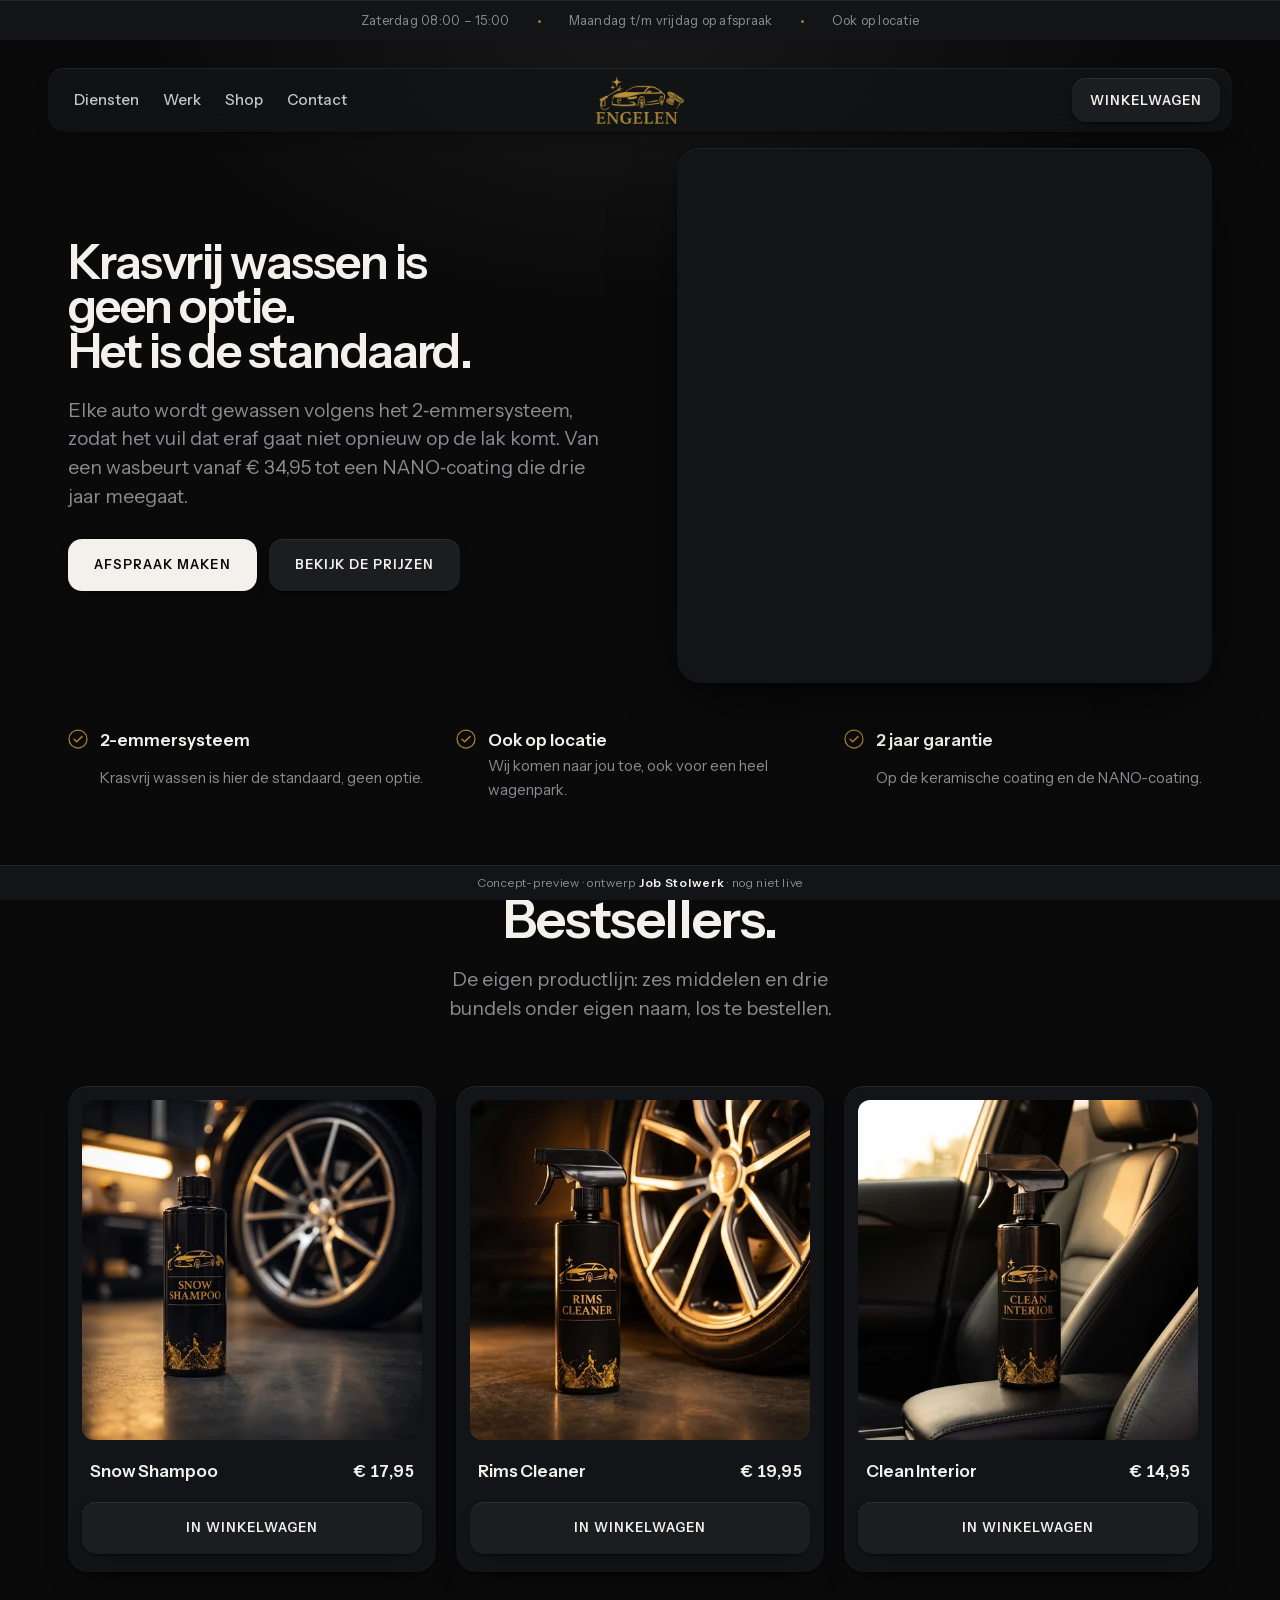
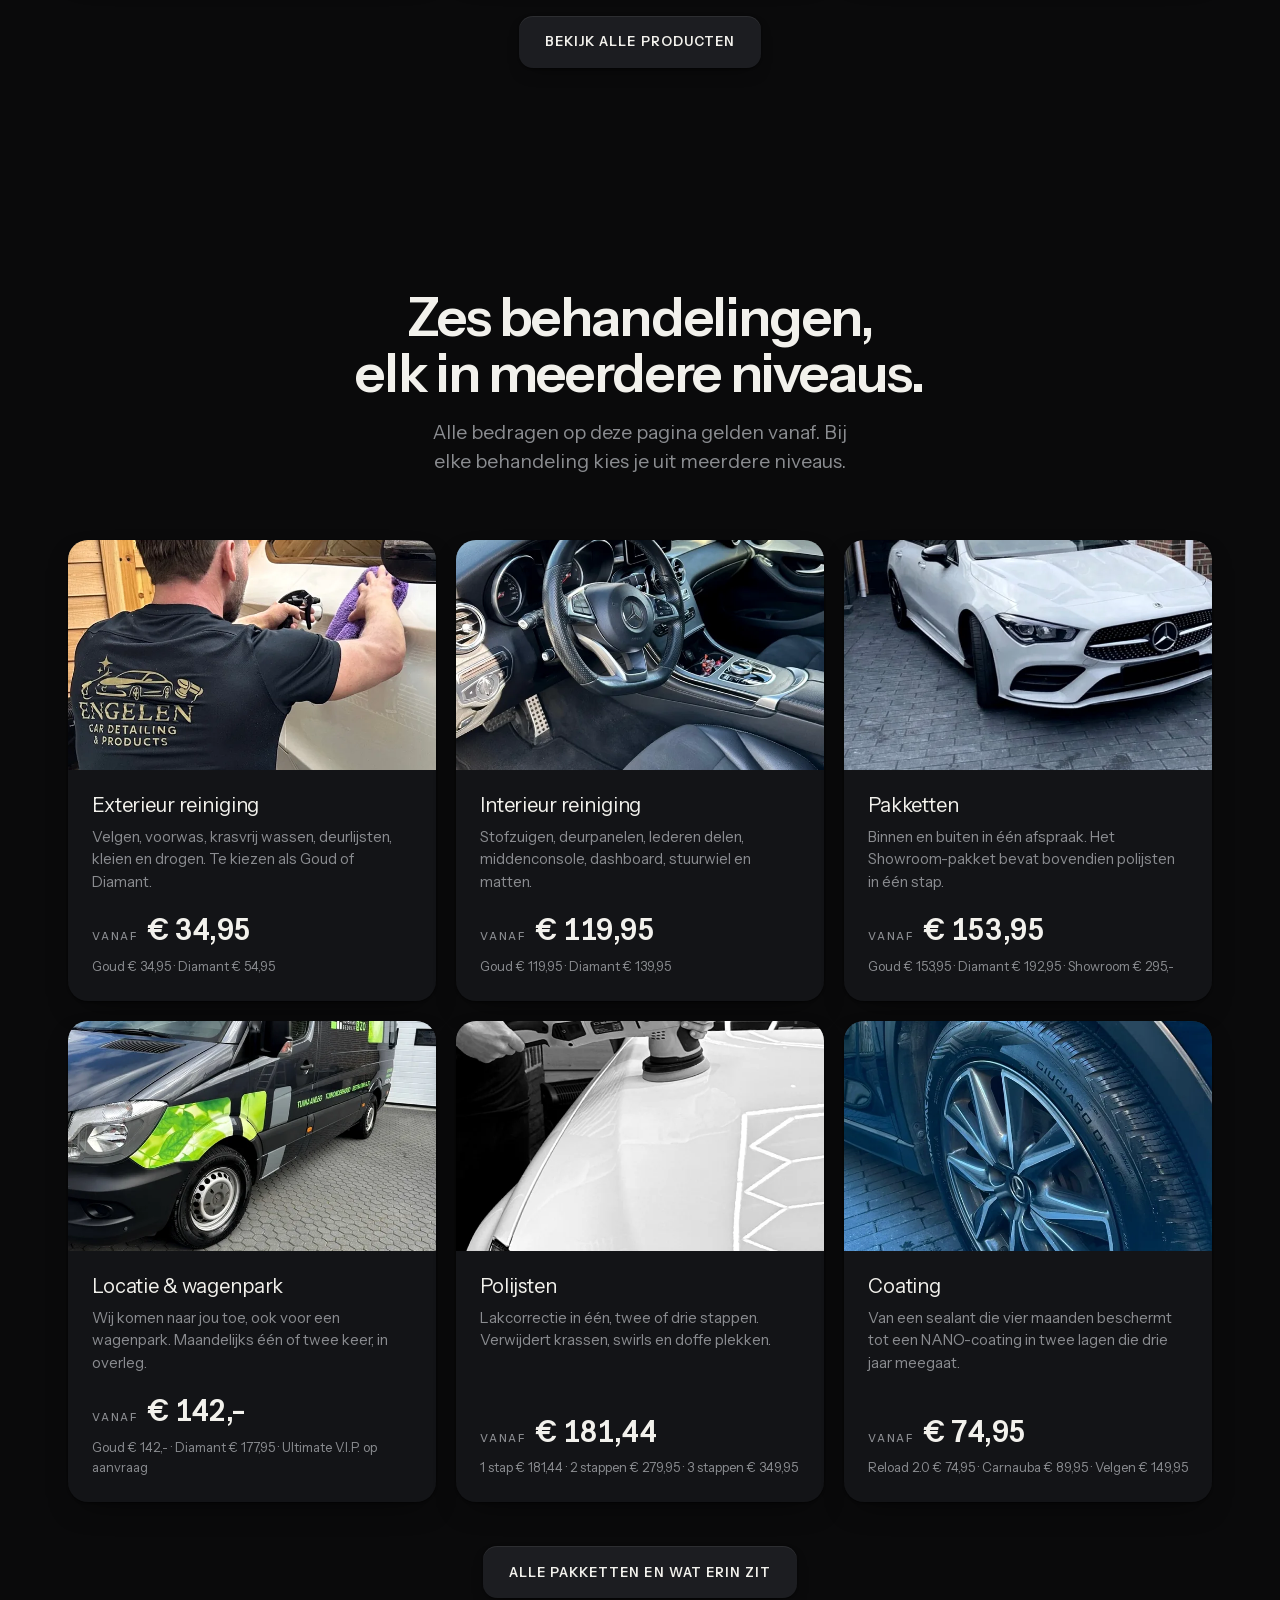
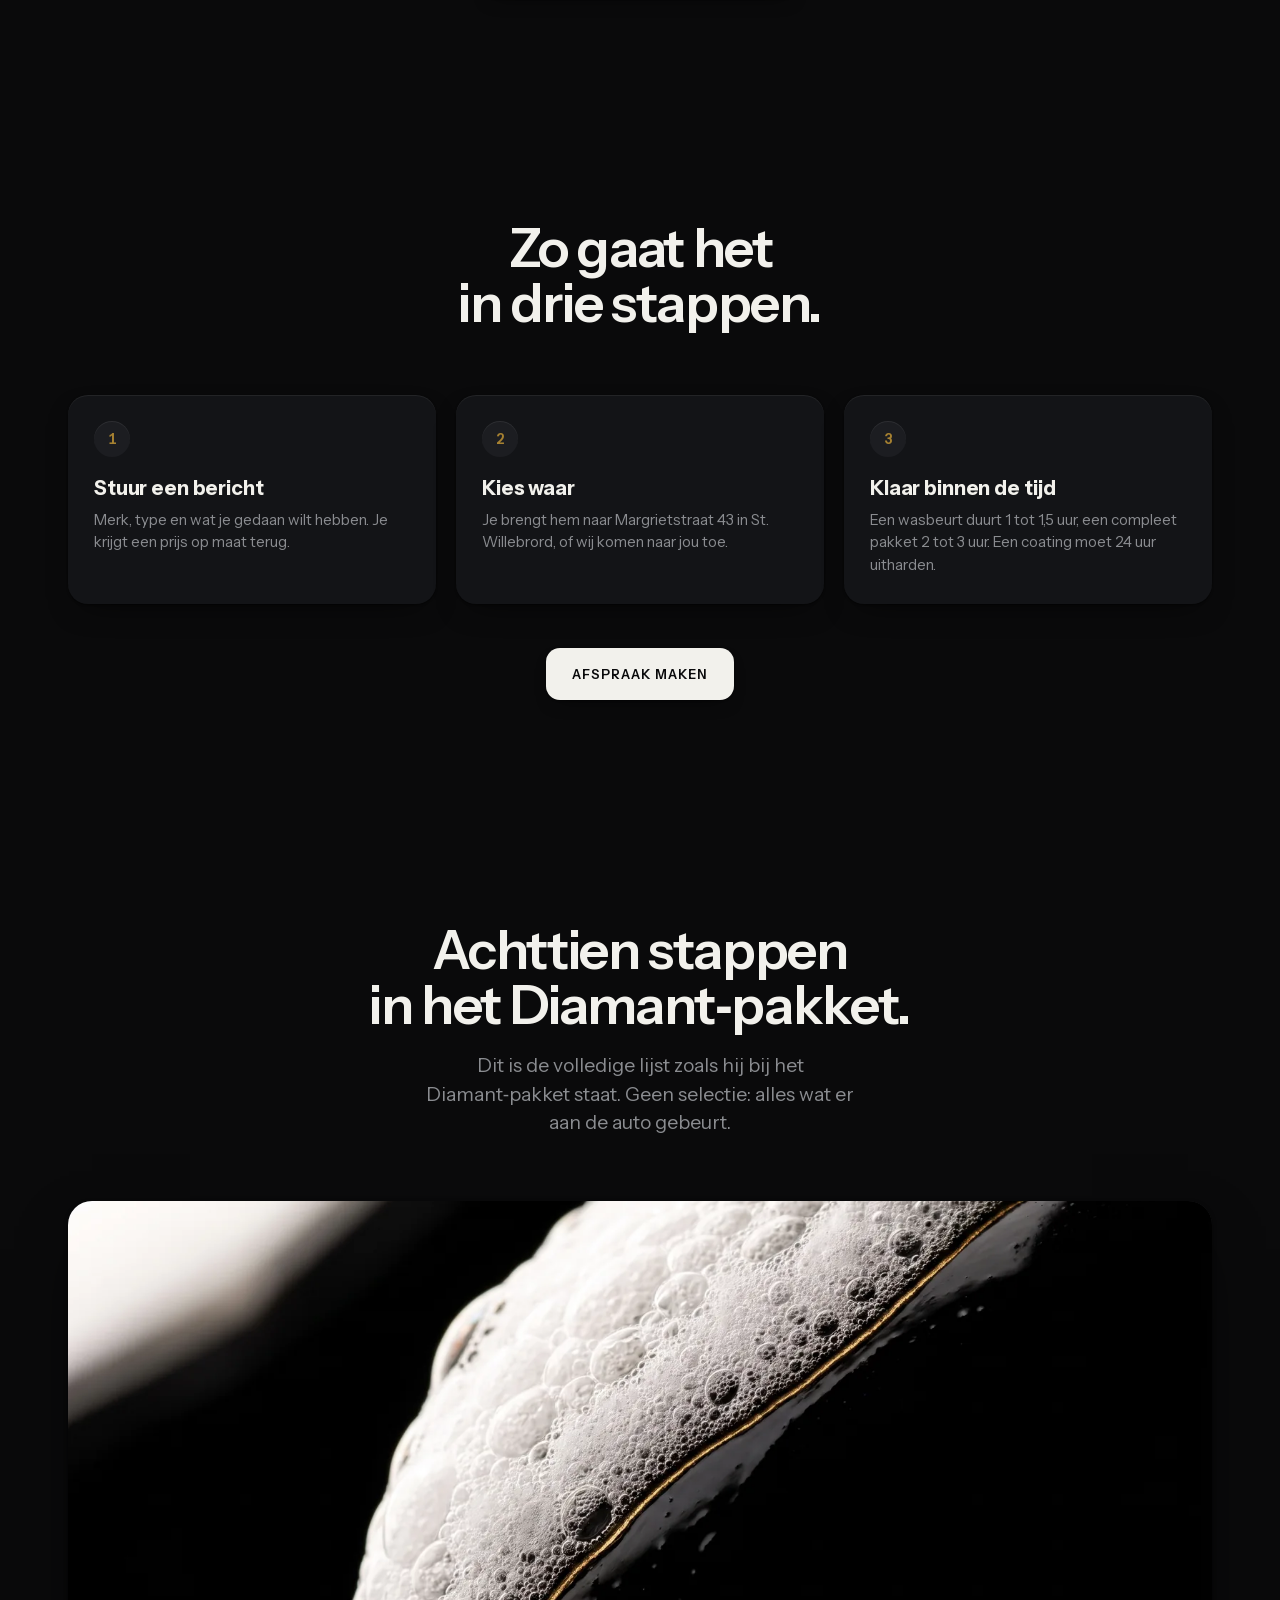
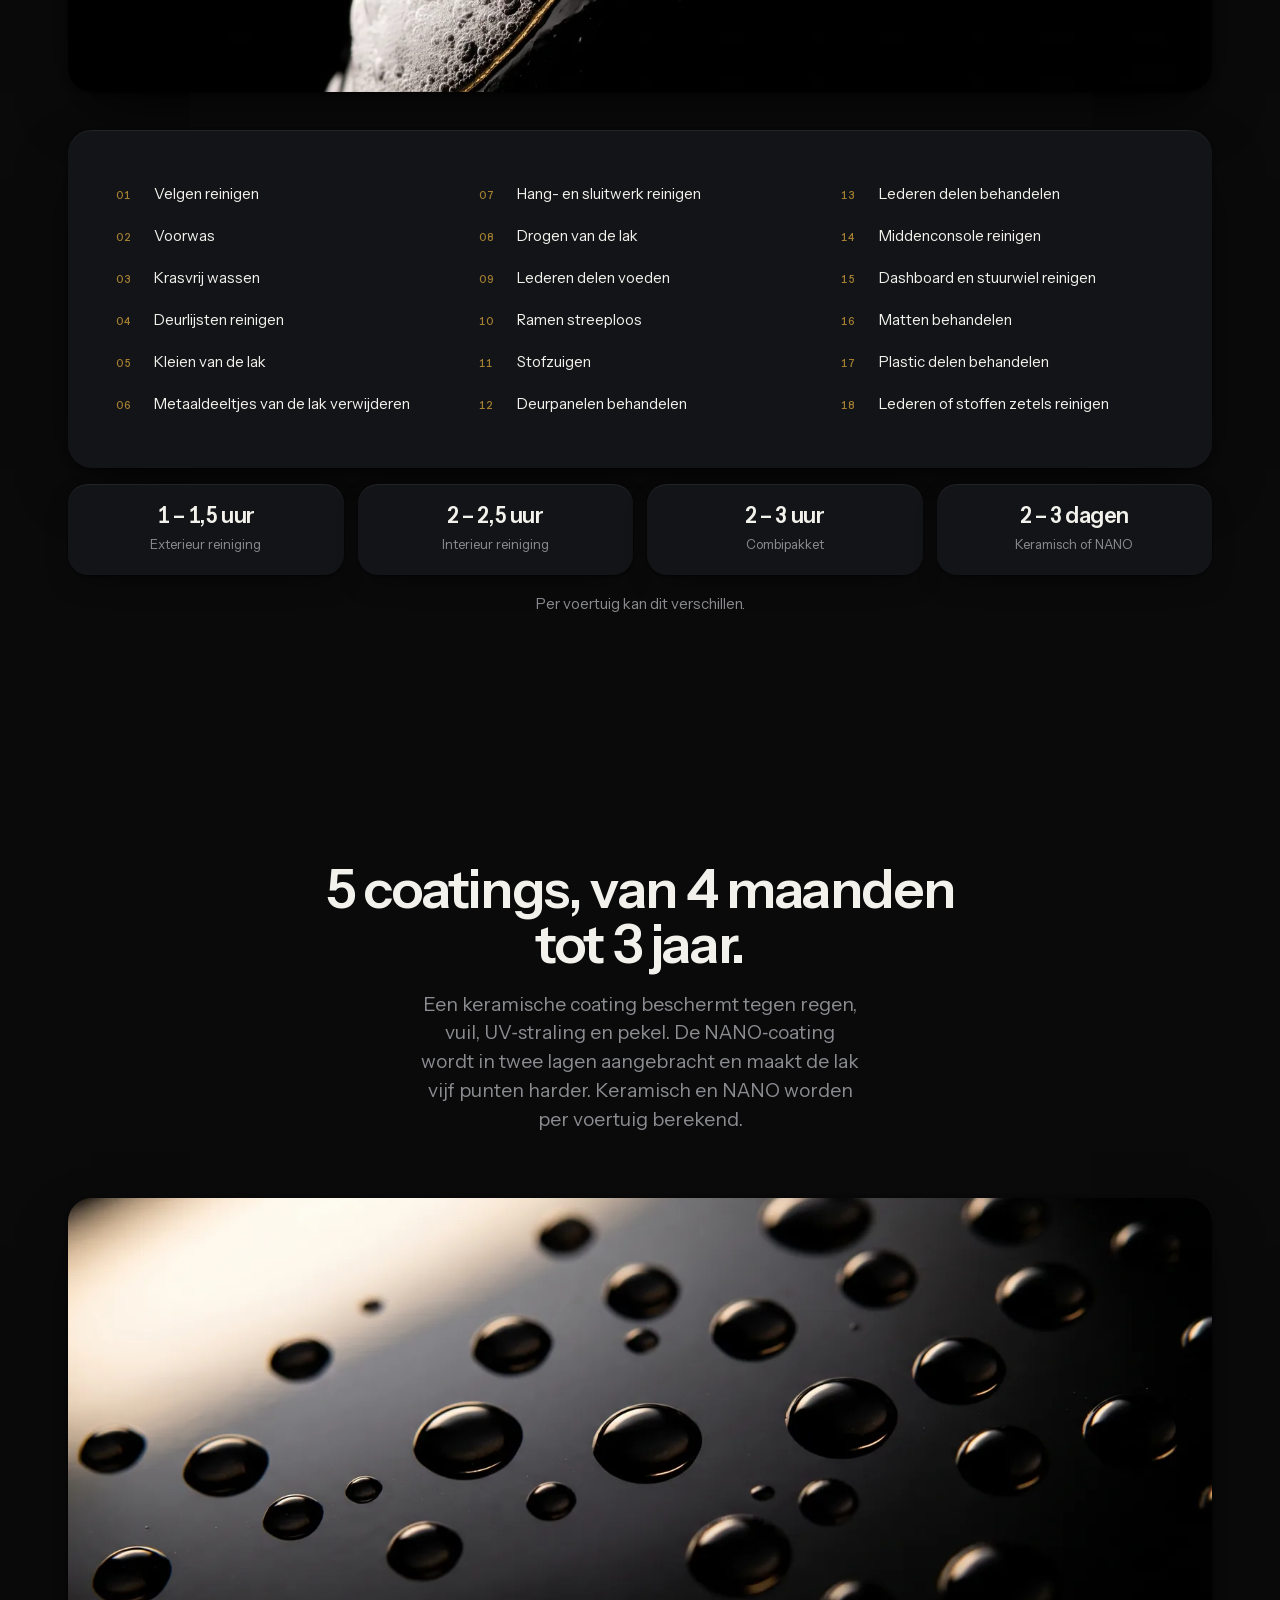
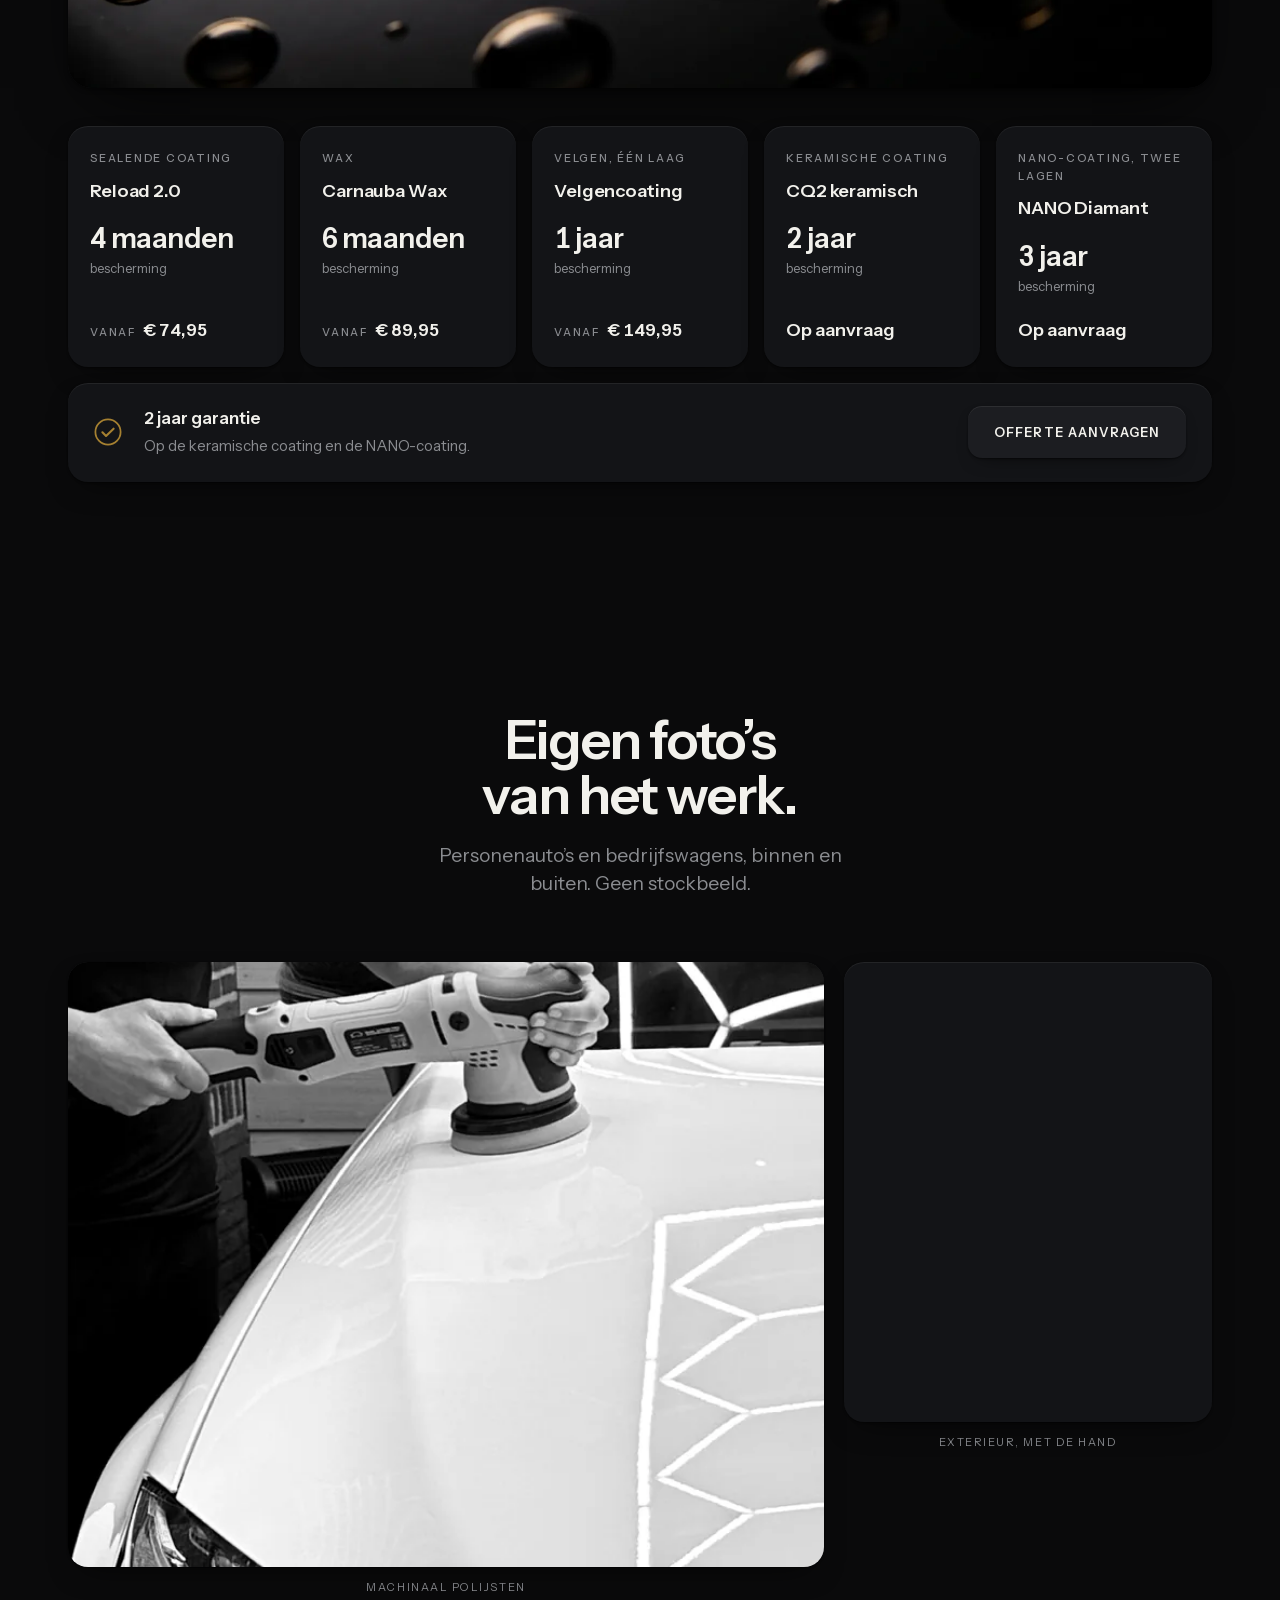
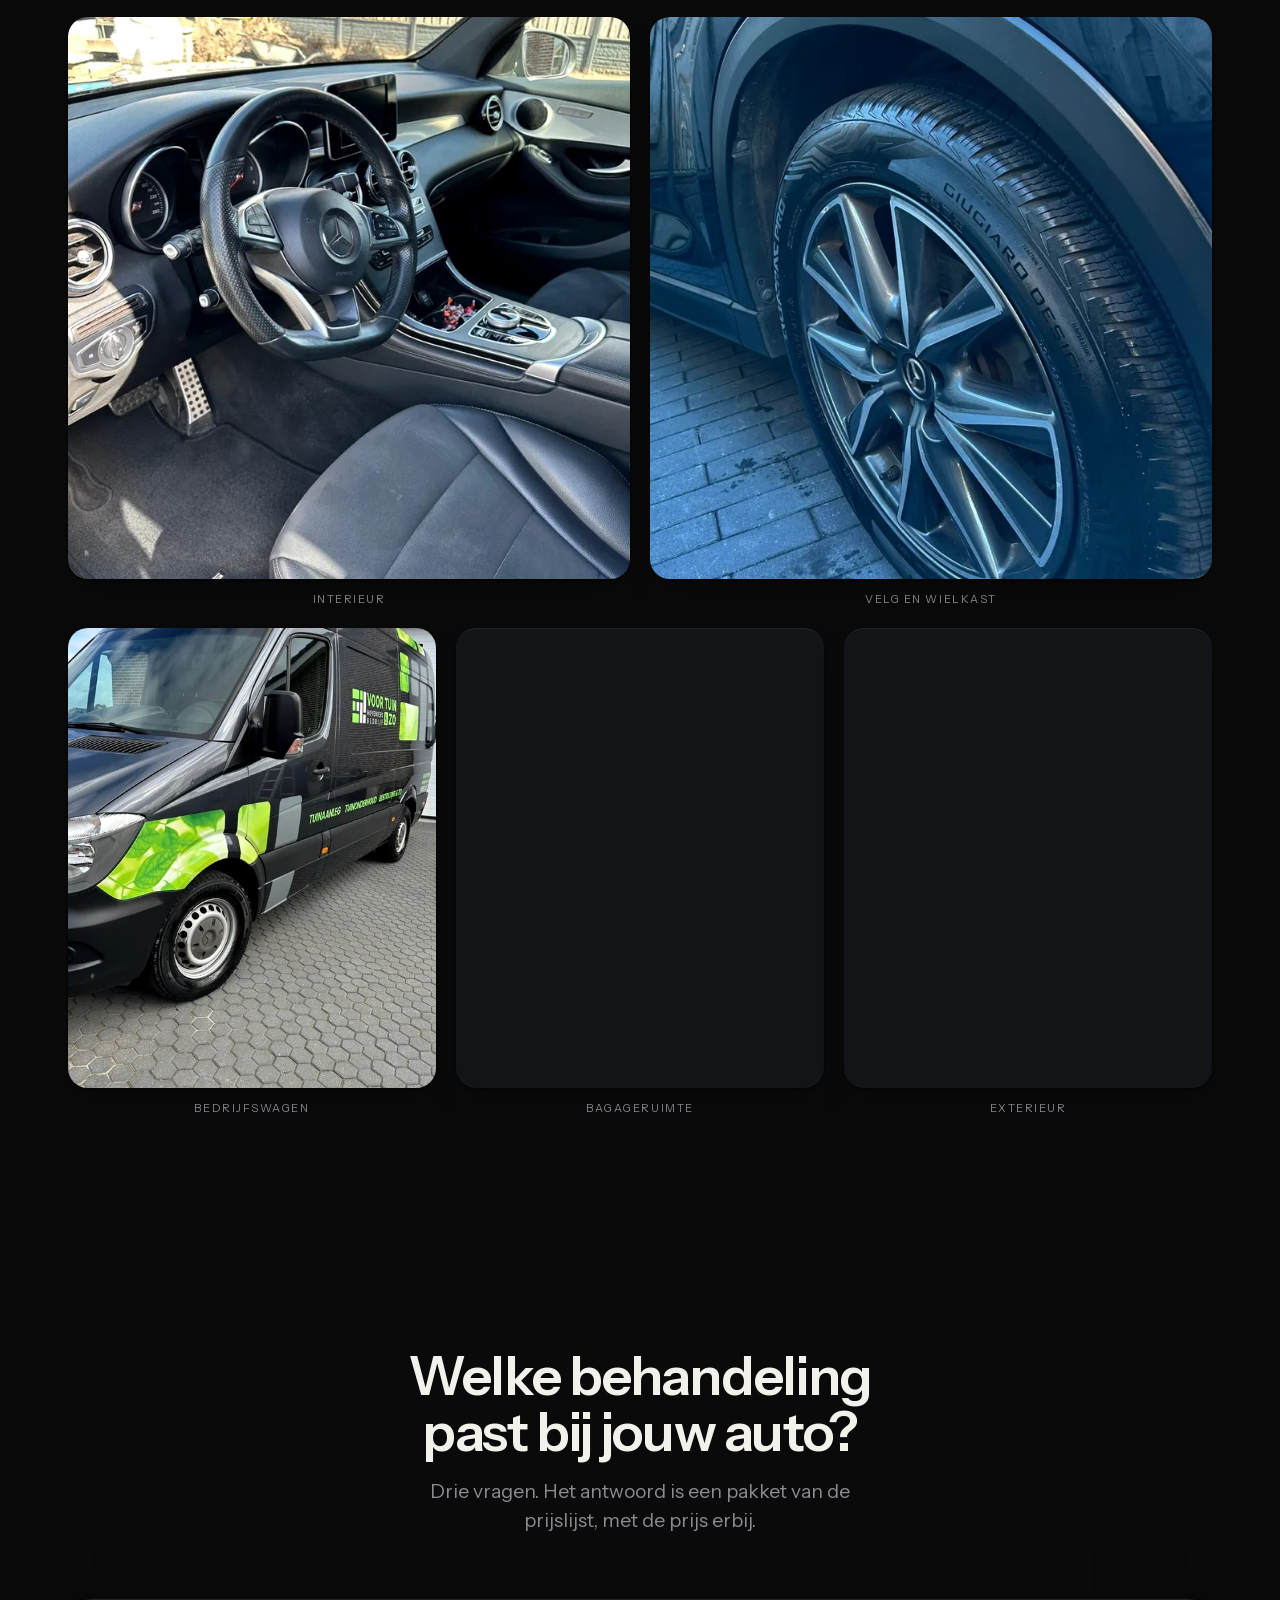
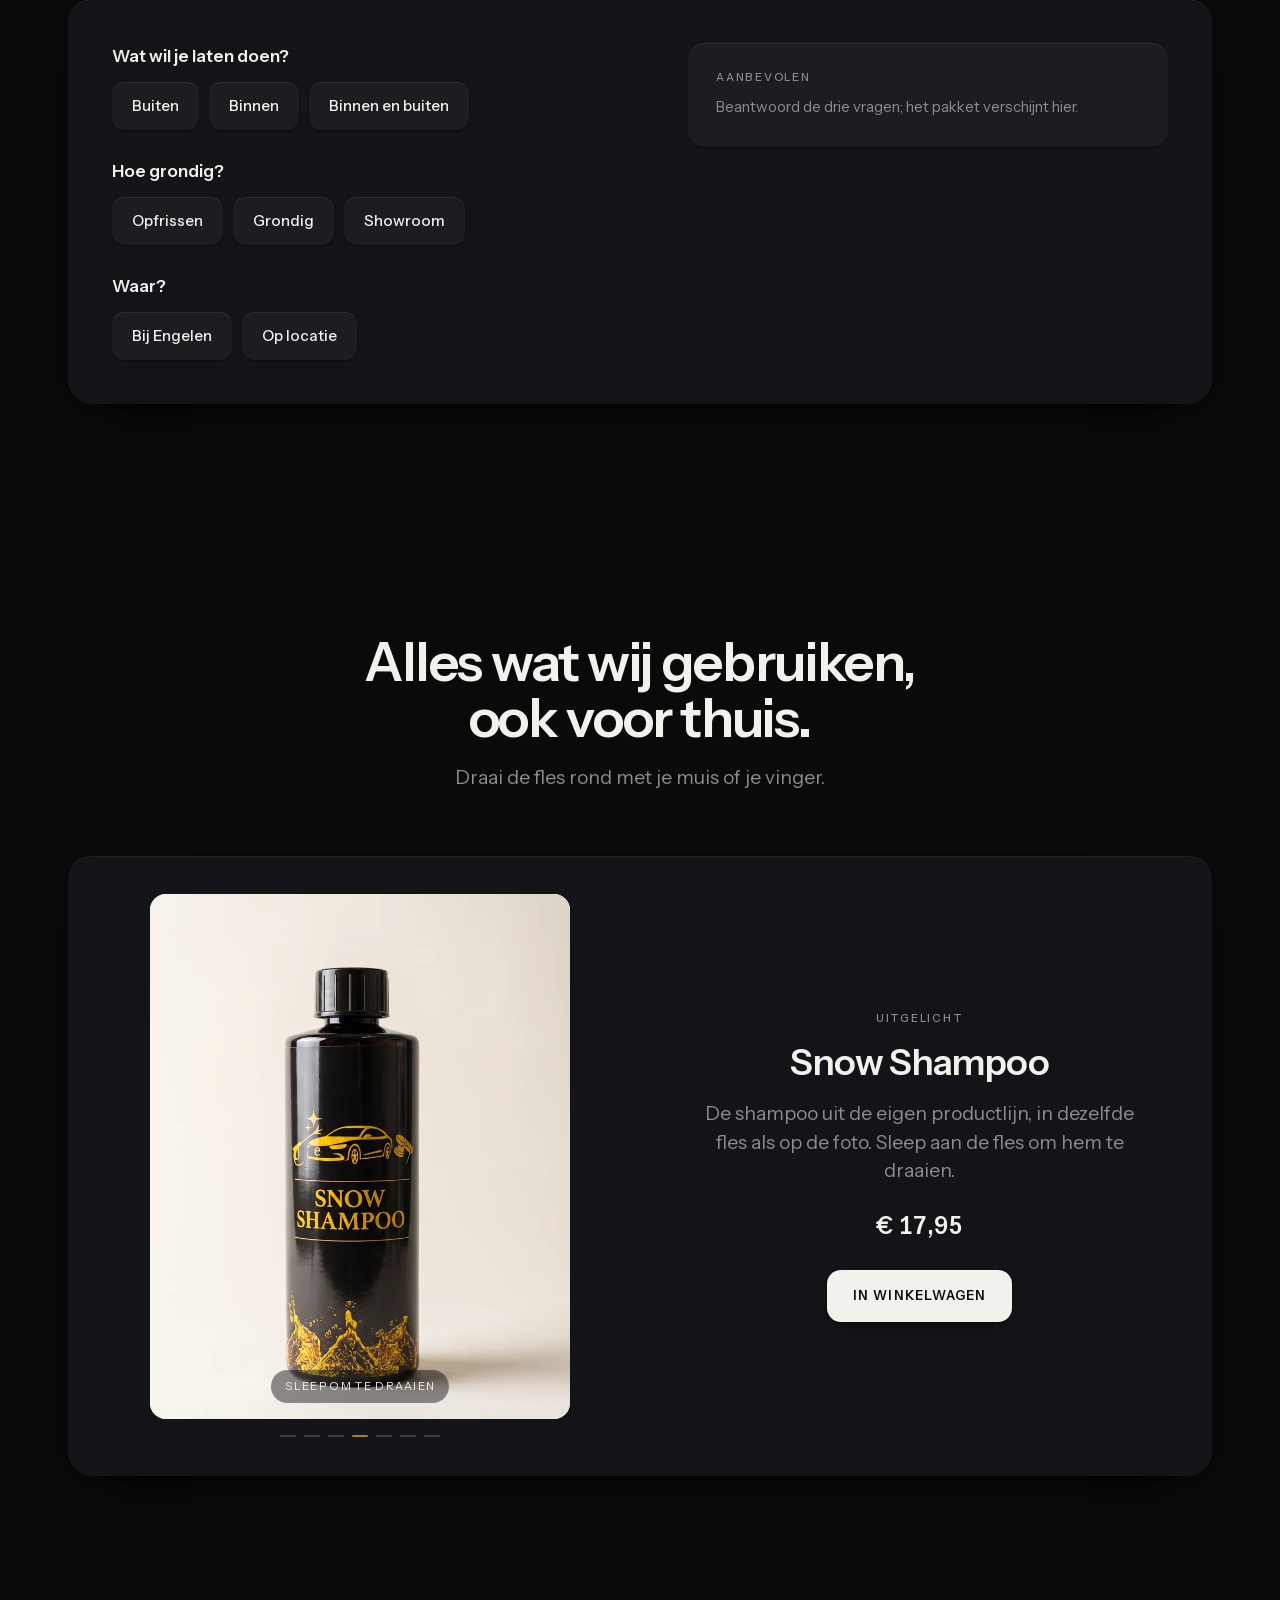
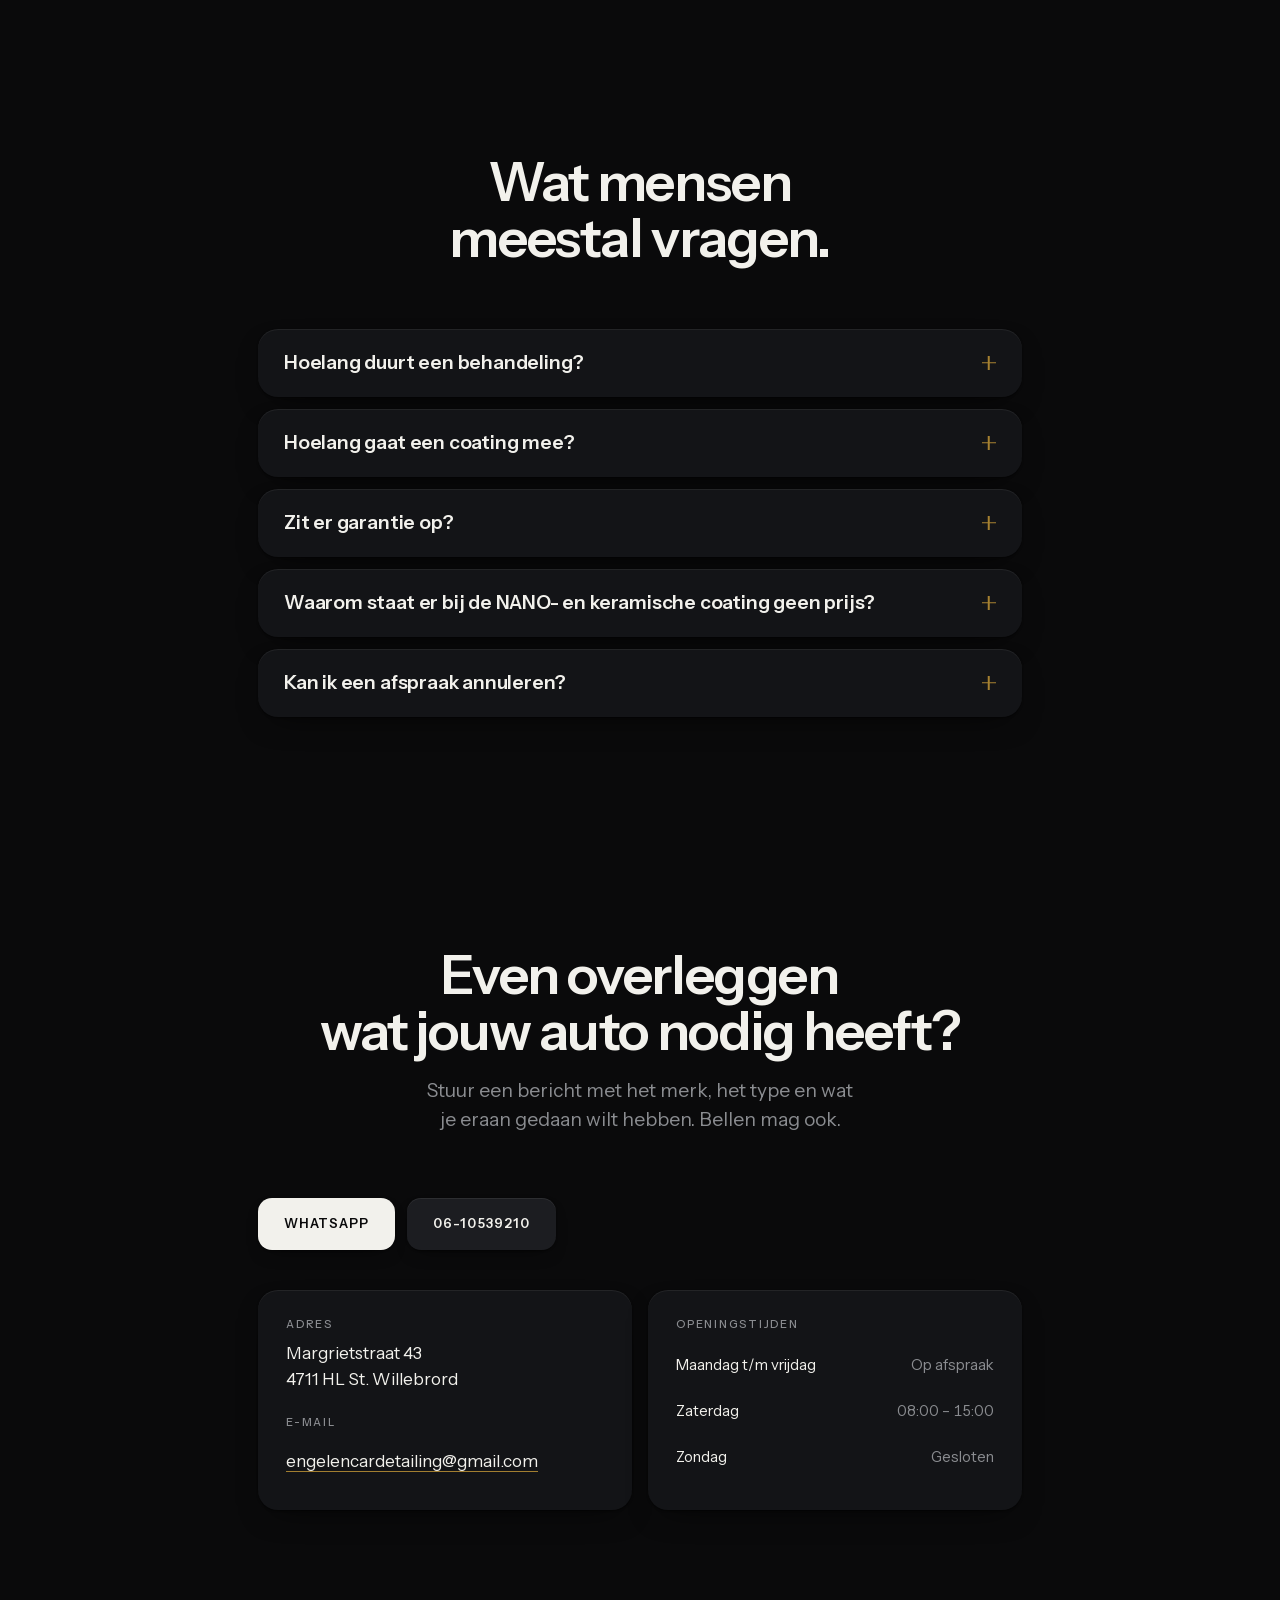
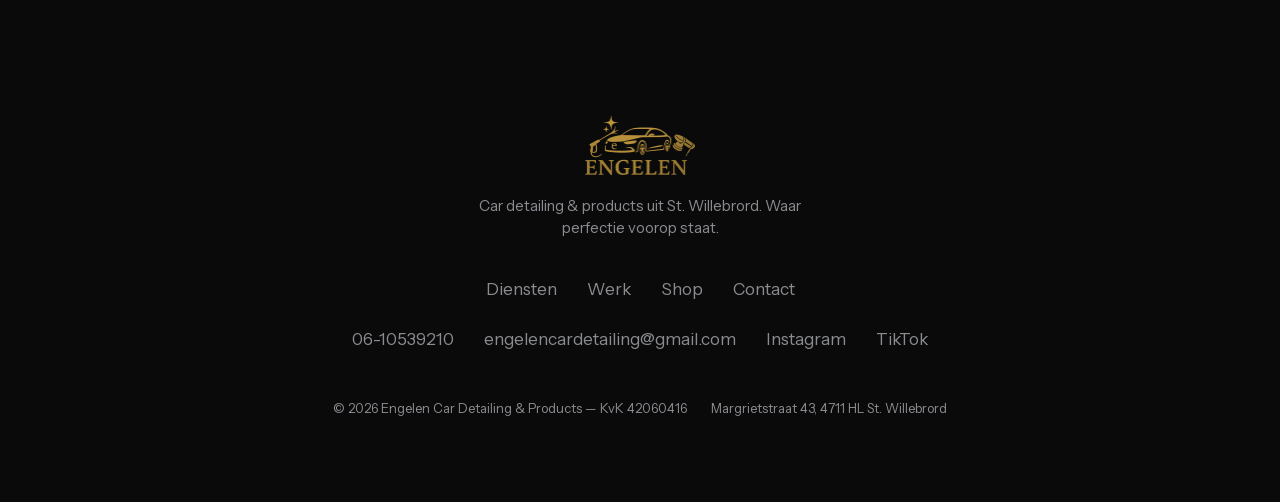
==== commit 1a3b08ee: "Productfotos in context, reviewsectie voorbereid - negen sfeerfotos: elk product in zijn eigen omgev" ====
--- a/index.html
+++ b/index.html
@@ -15,7 +15,7 @@
 <link rel="icon" href="assets/beeld/favicon.png" type="image/png">
 <script>document.documentElement.className+=" js-aan";</script>
 <link rel="preload" as="font" type="font/woff2" href="assets/fonts/instrument-sans-latin.woff2" crossorigin>
-<link rel="stylesheet" href="assets/stijl.css?v=507c02e7">
+<link rel="stylesheet" href="assets/stijl.css?v=34e502ce">
 <script type="application/ld+json">
 {"@context":"https://schema.org","@type":"AutoWash",
  "name":"Engelen Car Detailing en Products","url":"https://www.engelencardetailing.nl/",
@@ -84,6 +84,7 @@
     <ul class="hero-feiten"><li><svg class="vink" viewBox="0 0 20 20" width="20" height="20" aria-hidden="true"><circle cx="10" cy="10" r="9" fill="none" stroke="currentColor" stroke-width="1.25"/><path d="M6 10.2l2.6 2.6L14 7.6" fill="none" stroke="currentColor" stroke-width="1.5" stroke-linecap="round" stroke-linejoin="round"/></svg><b>2-emmersysteem</b><span>Krasvrij wassen is hier de standaard, geen optie.</span></li><li><svg class="vink" viewBox="0 0 20 20" width="20" height="20" aria-hidden="true"><circle cx="10" cy="10" r="9" fill="none" stroke="currentColor" stroke-width="1.25"/><path d="M6 10.2l2.6 2.6L14 7.6" fill="none" stroke="currentColor" stroke-width="1.5" stroke-linecap="round" stroke-linejoin="round"/></svg><b>Ook op locatie</b><span>Wij komen naar jou toe, ook voor een heel wagenpark.</span></li><li><svg class="vink" viewBox="0 0 20 20" width="20" height="20" aria-hidden="true"><circle cx="10" cy="10" r="9" fill="none" stroke="currentColor" stroke-width="1.25"/><path d="M6 10.2l2.6 2.6L14 7.6" fill="none" stroke="currentColor" stroke-width="1.5" stroke-linecap="round" stroke-linejoin="round"/></svg><b>2 jaar garantie</b><span>Op de keramische coating en de NANO-coating.</span></li></ul>
   </div>
 </section>
+
 <section class="sectie sectie-kort" id="bestsellers" data-sectie="bestsellers">
   <div class="omhulsel">
     <div class="sectie-kop reveal">
@@ -91,7 +92,7 @@
       <p class="lood">De eigen productlijn: zes middelen en drie bundels onder eigen naam, los te bestellen.</p>
     </div>
     <div class="shop-raster reveal-rij"><article class="vlak til product">
-      <div class="product-beeld"><img class="product-uit" src="assets/beeld/uit/product-snow-shampoo.webp" alt="Snow Shampoo" loading="lazy" decoding="async"></div>
+      <div class="product-beeld product-sfeer"><img src="assets/beeld/sfeer/snow-shampoo-900.webp" srcset="assets/beeld/sfeer/snow-shampoo-500.webp 500w, assets/beeld/sfeer/snow-shampoo-900.webp 900w" sizes="(max-width: 639px) 92vw, 30vw" alt="Snow Shampoo" loading="lazy" decoding="async"></div>
       <div class="product-regel">
         <h3 class="kop-3">Snow Shampoo</h3>
         <span class="product-prijs cijfer">€&nbsp;17,95</span>
@@ -102,7 +103,7 @@
         <button class="knop knop-glas" type="submit" name="add">In winkelwagen</button>
       </form>
     </article><article class="vlak til product">
-      <div class="product-beeld"><img class="product-uit" src="assets/beeld/uit/product-rims-cleaner.webp" alt="Rims Cleaner" loading="lazy" decoding="async"></div>
+      <div class="product-beeld product-sfeer"><img src="assets/beeld/sfeer/rims-cleaner-900.webp" srcset="assets/beeld/sfeer/rims-cleaner-500.webp 500w, assets/beeld/sfeer/rims-cleaner-900.webp 900w" sizes="(max-width: 639px) 92vw, 30vw" alt="Rims Cleaner" loading="lazy" decoding="async"></div>
       <div class="product-regel">
         <h3 class="kop-3">Rims Cleaner</h3>
         <span class="product-prijs cijfer">€&nbsp;19,95</span>
@@ -113,7 +114,7 @@
         <button class="knop knop-glas" type="submit" name="add">In winkelwagen</button>
       </form>
     </article><article class="vlak til product">
-      <div class="product-beeld"><img class="product-uit" src="assets/beeld/uit/product-clean-interior.webp" alt="Clean Interior" loading="lazy" decoding="async"></div>
+      <div class="product-beeld product-sfeer"><img src="assets/beeld/sfeer/clean-interior-900.webp" srcset="assets/beeld/sfeer/clean-interior-500.webp 500w, assets/beeld/sfeer/clean-interior-900.webp 900w" sizes="(max-width: 639px) 92vw, 30vw" alt="Clean Interior" loading="lazy" decoding="async"></div>
       <div class="product-regel">
         <h3 class="kop-3">Clean Interior</h3>
         <span class="product-prijs cijfer">€&nbsp;14,95</span>
--- a/assets/stijl.css
+++ b/assets/stijl.css
@@ -631,6 +631,12 @@
    gepositioneerd, want een grid-item op height:100% binnen een
    aspect-ratio-container blaast in WebKit op. */
 .product-beeld img { position: absolute; inset: 0; width: 100%; height: 100%; object-fit: contain; }
+/* Sfeerfoto: het product in zijn omgeving, dus de foto VULT de tegel en clipt
+   binnen de ronde hoeken. Bij hover zoomt hij mee met dezelfde --lift-veer als
+   de kaart -- geen aparte animatie, één beweging. */
+.product-sfeer { background: var(--vlak-2); overflow: hidden; }
+.product-sfeer img { object-fit: cover; scale: calc(1 + 0.05 * var(--lift)); }
+.product:hover .product-sfeer, .product:focus-within .product-sfeer { overflow: hidden; }
 /* Eruit springen bij hover: het product wordt groter, komt omhoog en werpt een
    echte slagschaduw -- alsof hij van de tegel af komt naar de kijker toe. Hangt
    aan --lift, dus dezelfde veer als de kaart zelf; niets springt los. */
@@ -656,6 +662,22 @@
 .product-prijs { font-size: 1.0625rem; font-weight: 600; font-variant-numeric: tabular-nums; }
 .product form { margin: 16px 0 0; }
 .product .knop { width: 100%; }
+
+/* ---------- reviews ------------------------------------------------------ */
+/* Staat er alleen als inhoud.py echte reviews bevat. Geen sterren: een cijfer
+   dat we niet kunnen onderbouwen is een claim. */
+.reviews { display: grid; gap: 16px; }
+@media (min-width: 760px) { .reviews { grid-template-columns: repeat(3, 1fr); gap: 20px; } }
+.review { margin: 0; padding: 28px 28px 26px; display: flex; flex-direction: column; }
+.review blockquote {
+  margin: 0; font-size: 1.0625rem; line-height: 1.5;
+  quotes: "\201E" "\201D";
+}
+.review blockquote::before { content: open-quote; color: var(--goud-tekst); }
+.review blockquote::after { content: close-quote; color: var(--goud-tekst); }
+.review figcaption { margin-top: auto; padding-top: 22px; display: flex; flex-wrap: wrap; gap: 4px 12px; align-items: baseline; }
+.review figcaption b { font-weight: 600; font-size: 0.9375rem; }
+.review-wat { font-size: 0.8125rem; color: var(--gedempt); }
 
 /* ---------- veelgestelde vragen ----------------------------------------- */
 .vragen { display: grid; gap: 12px; }
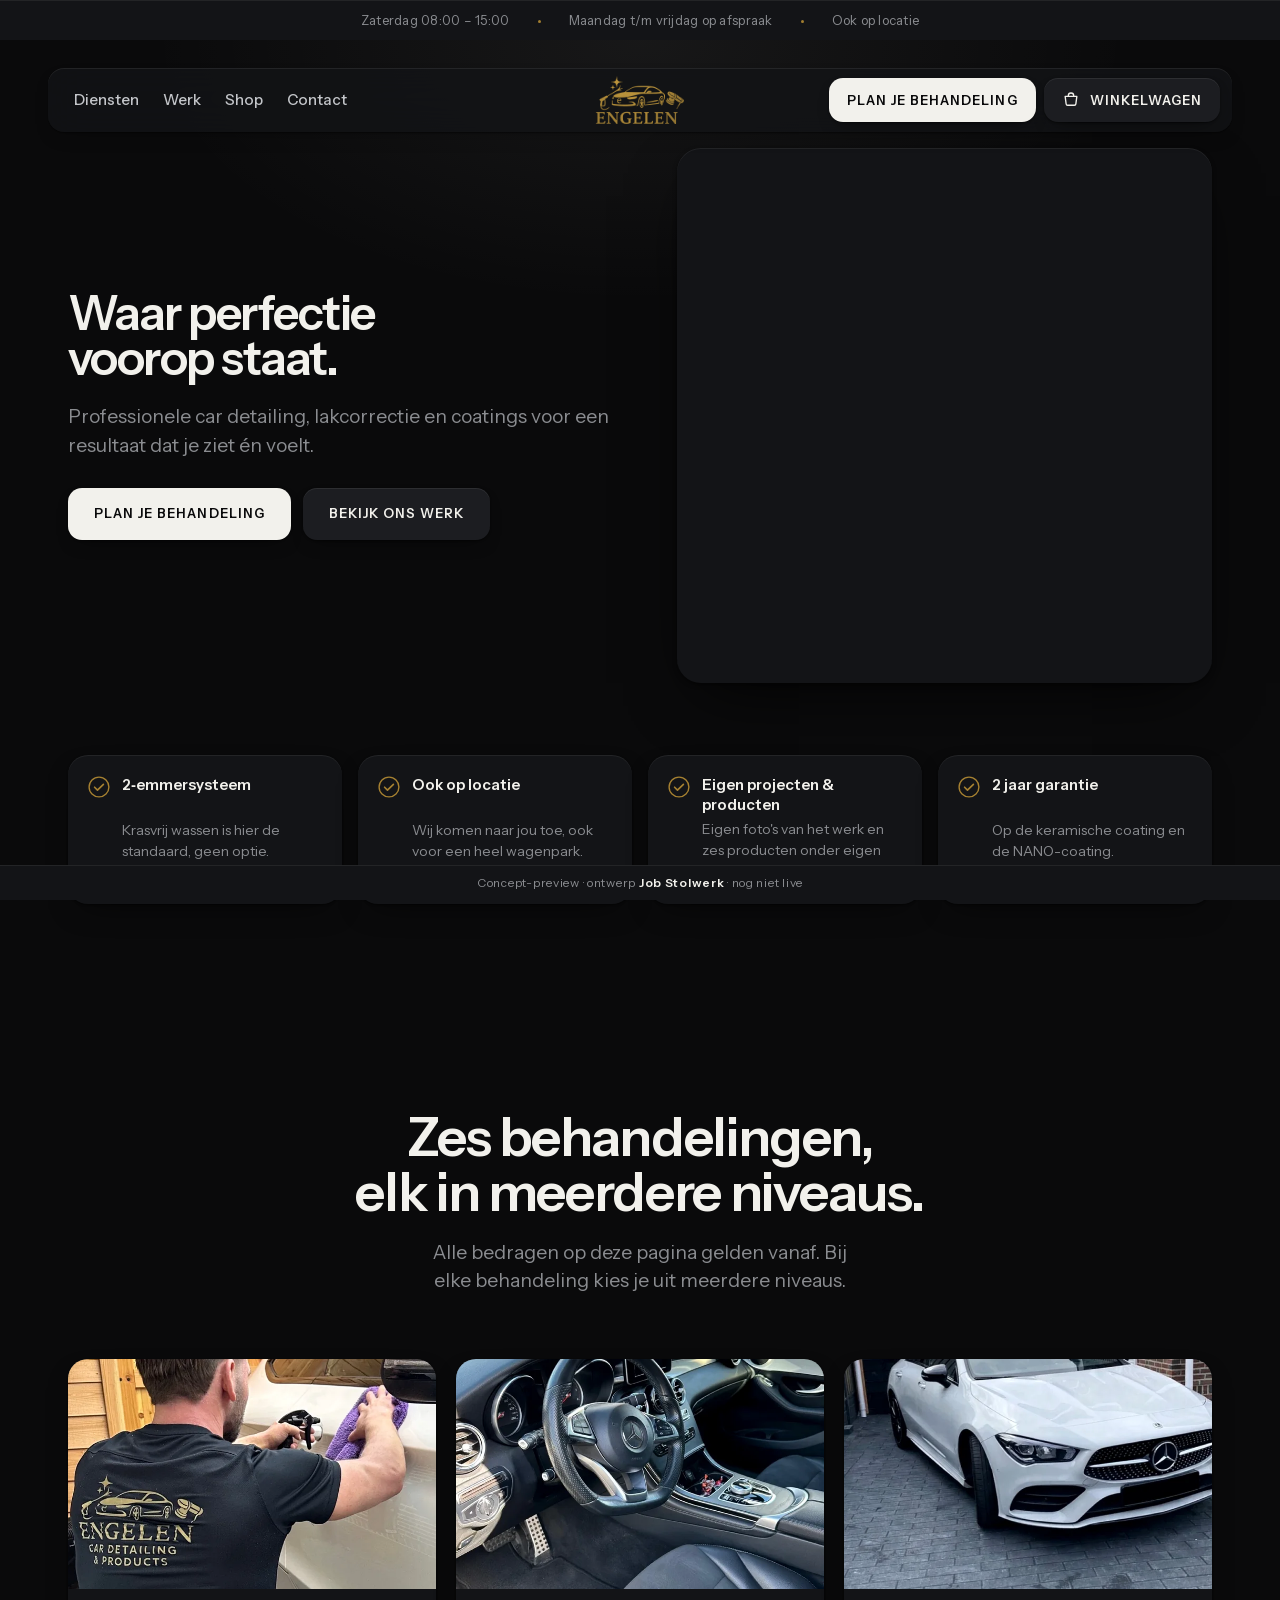
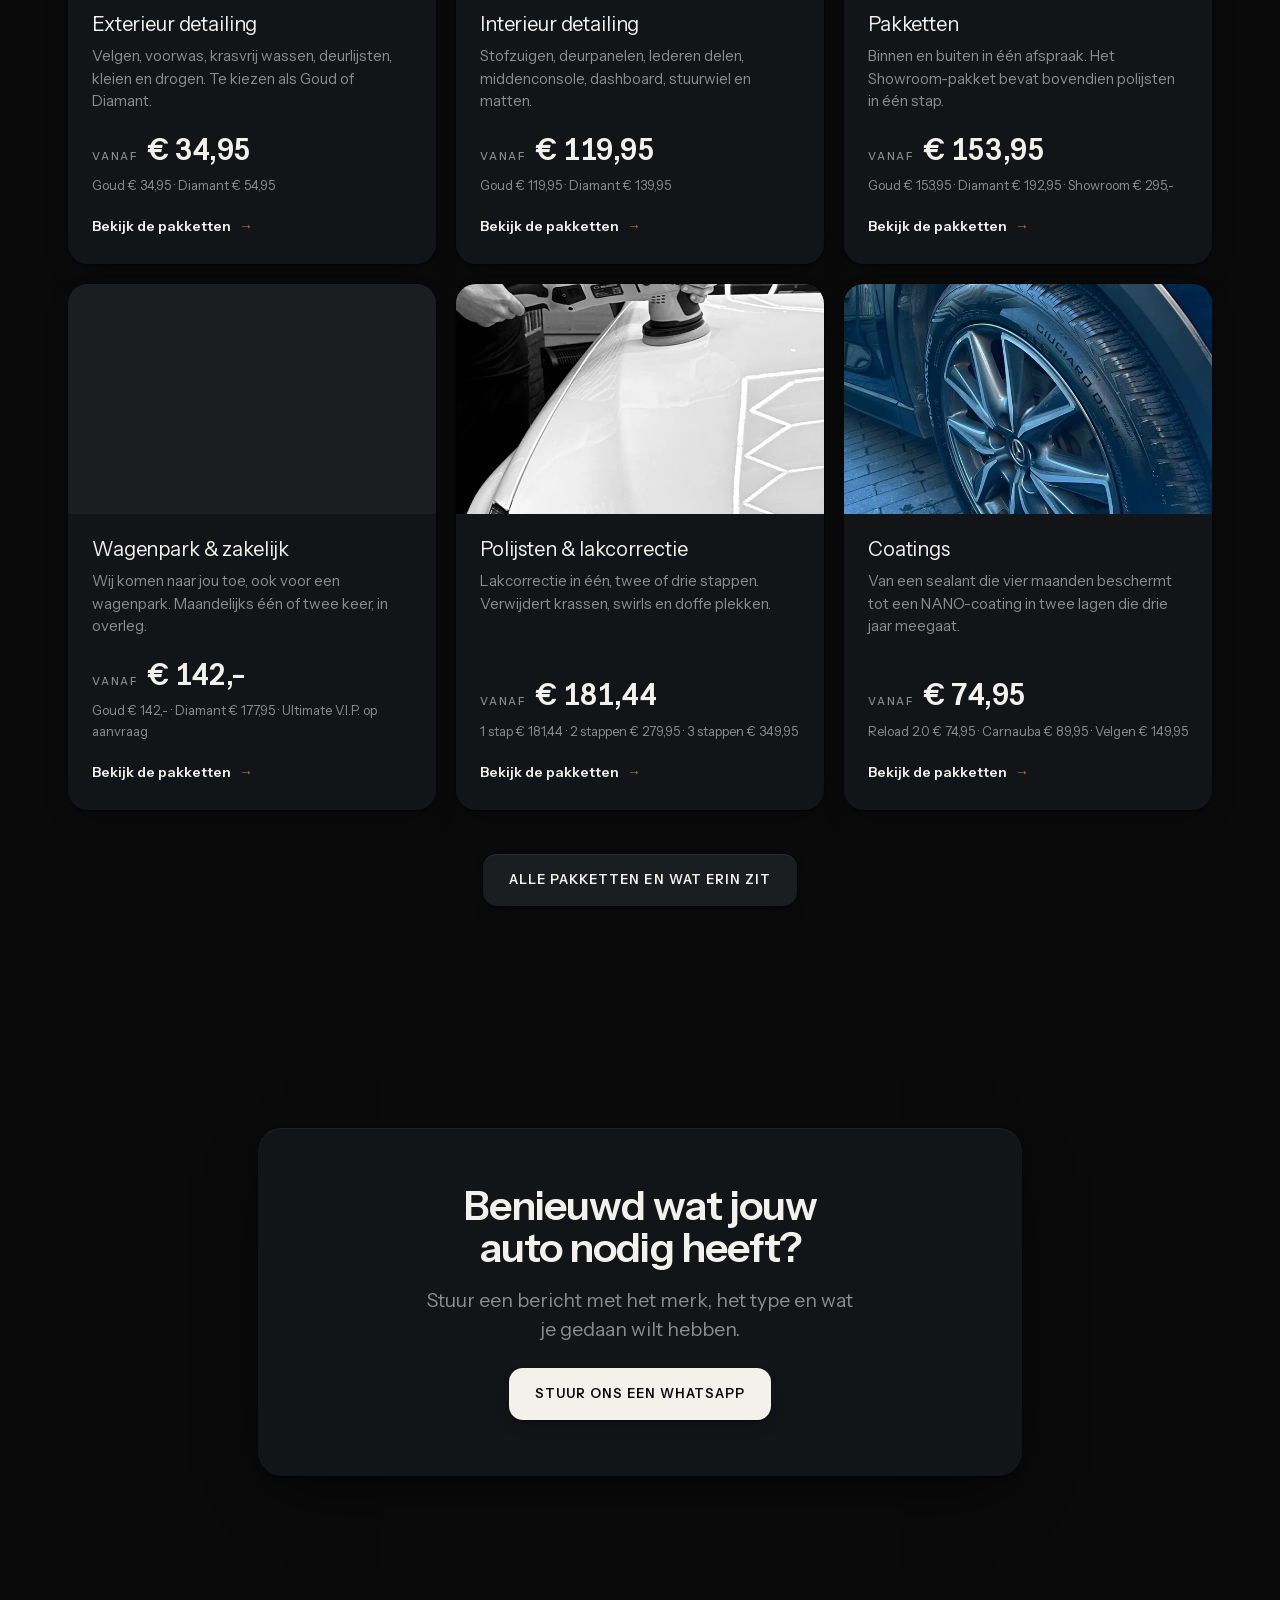
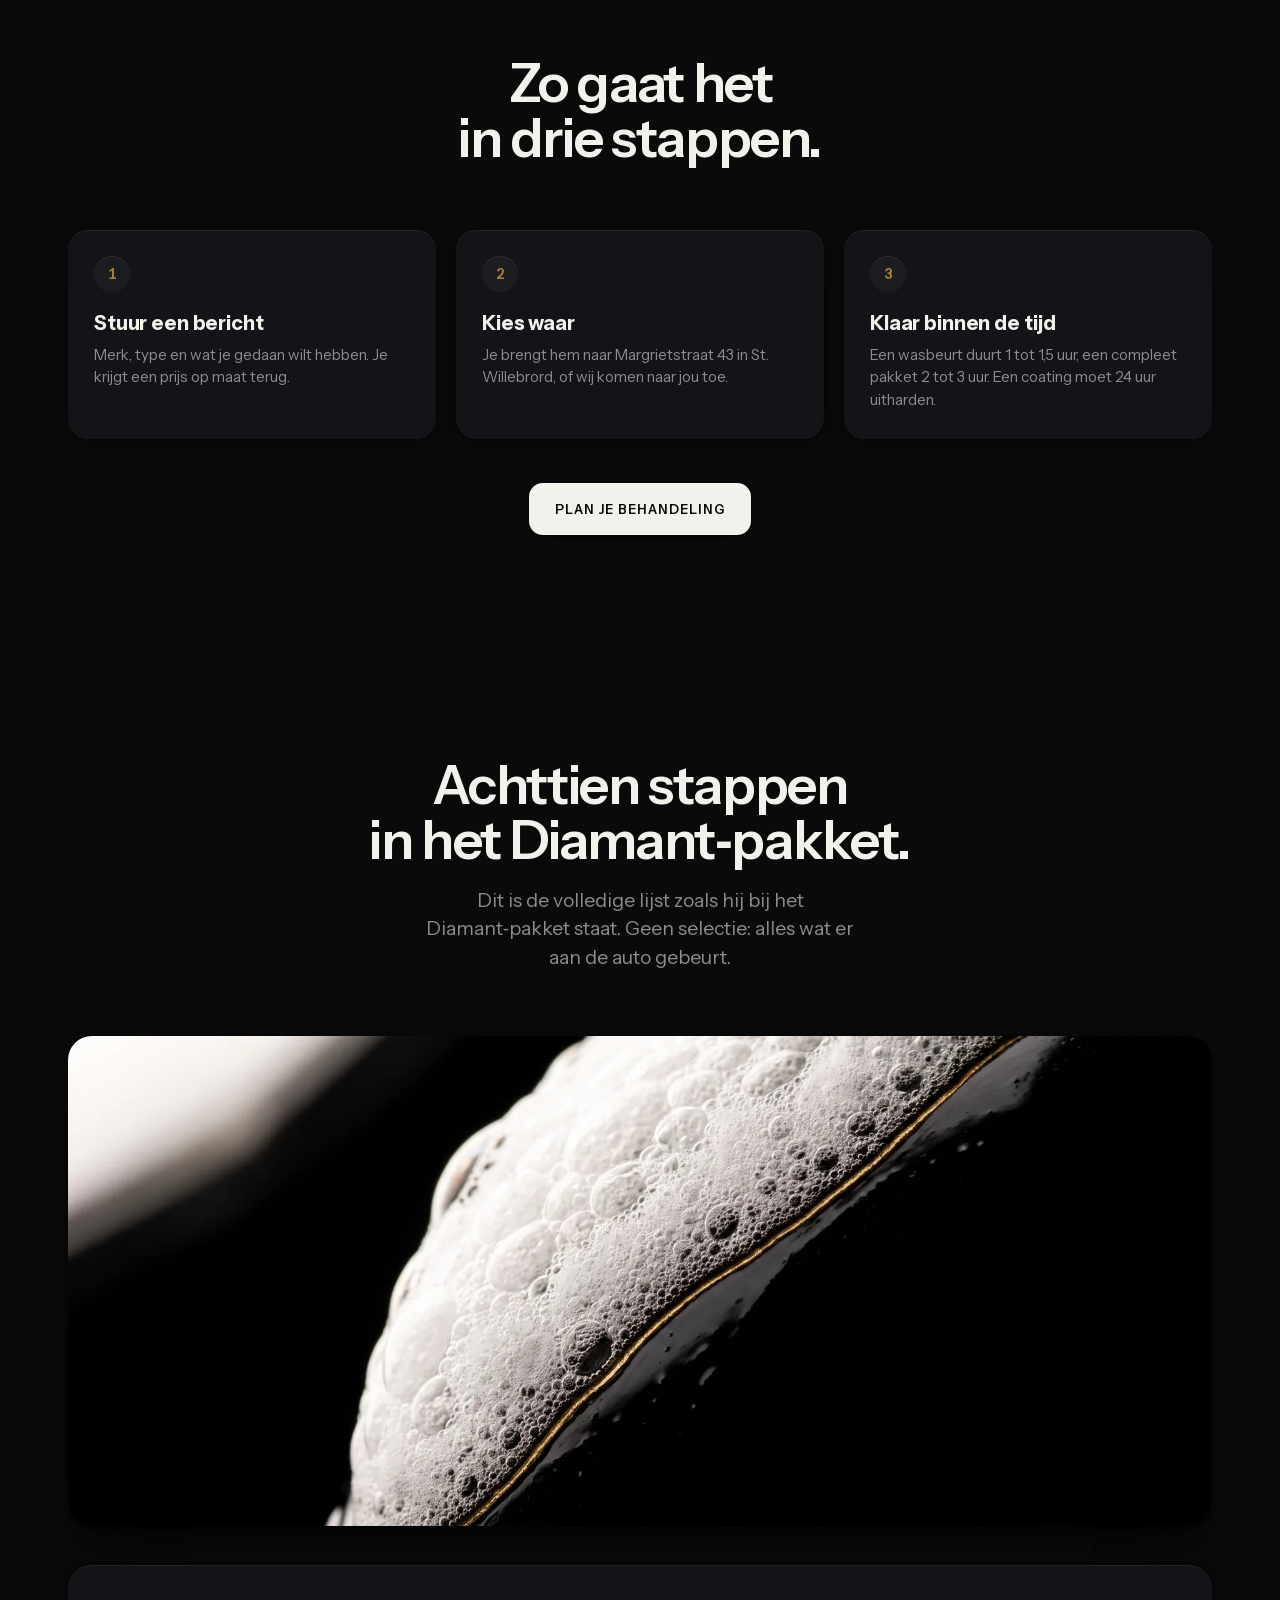
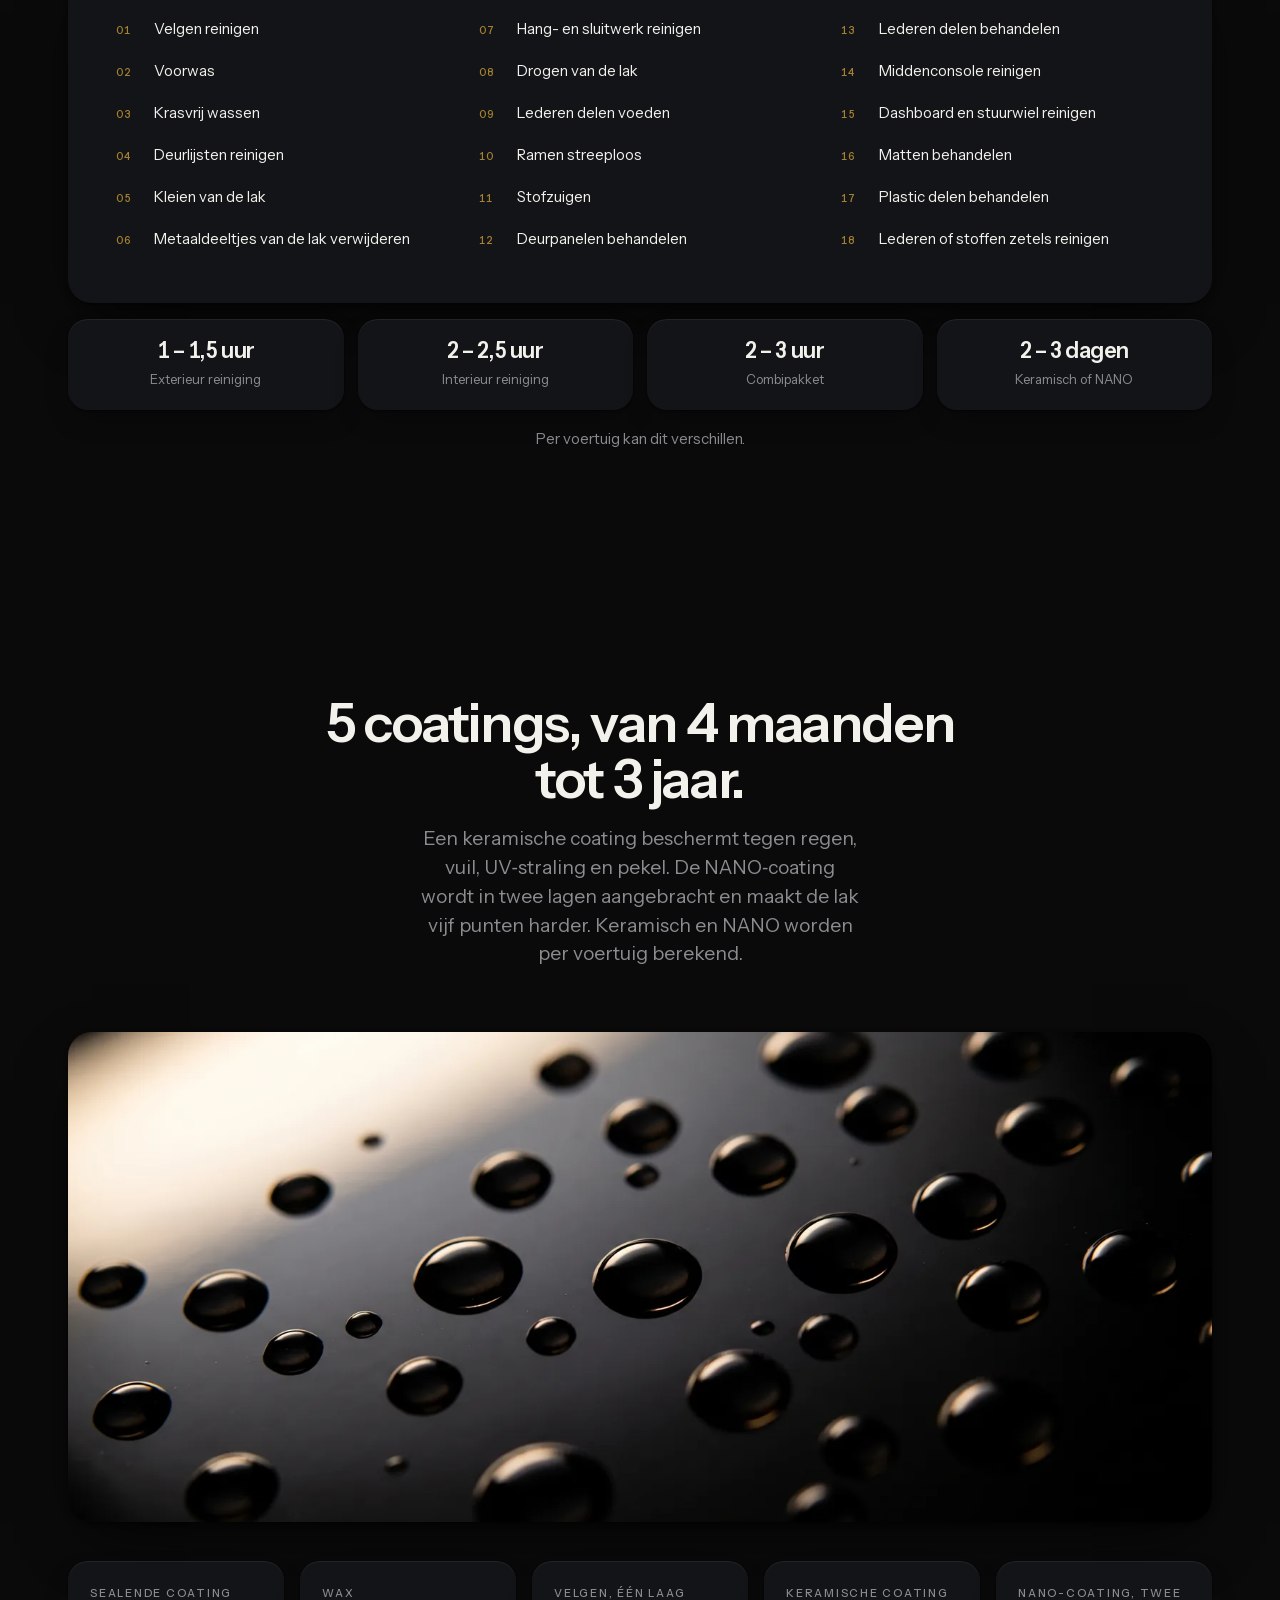
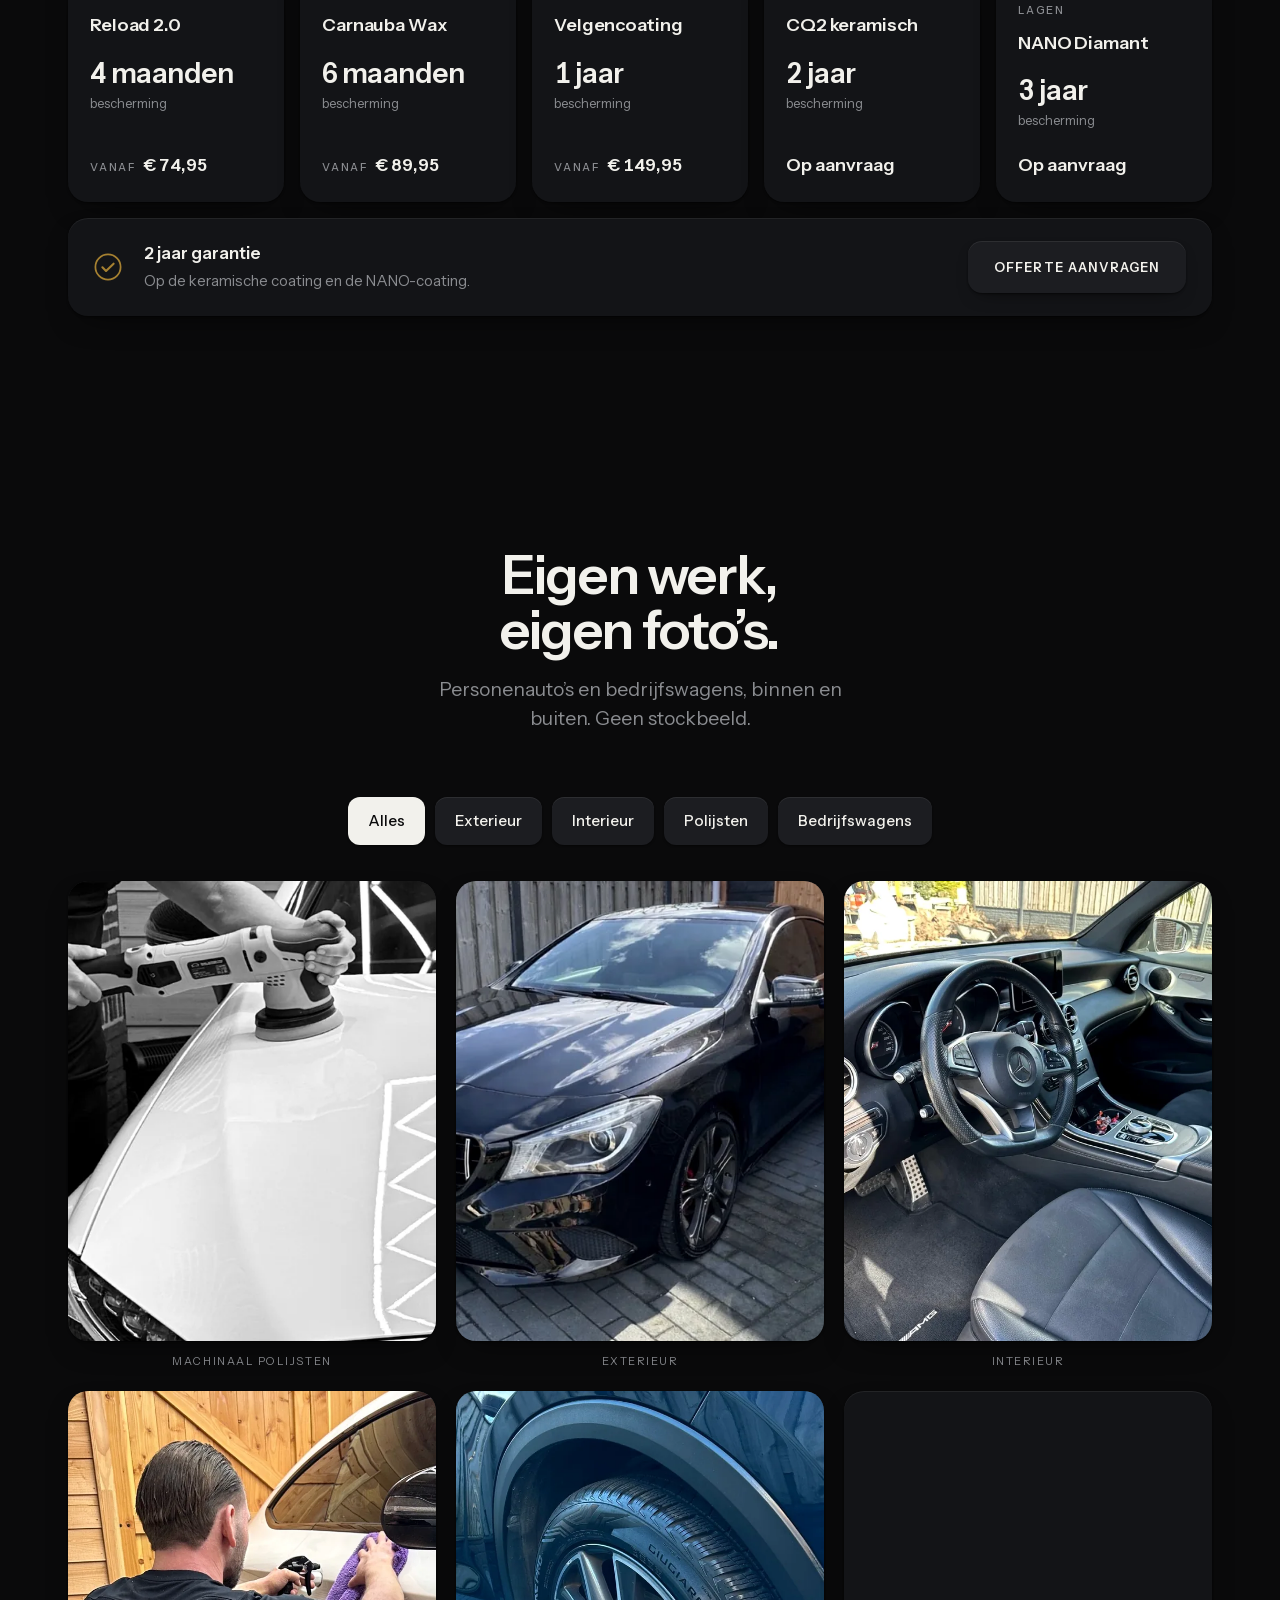
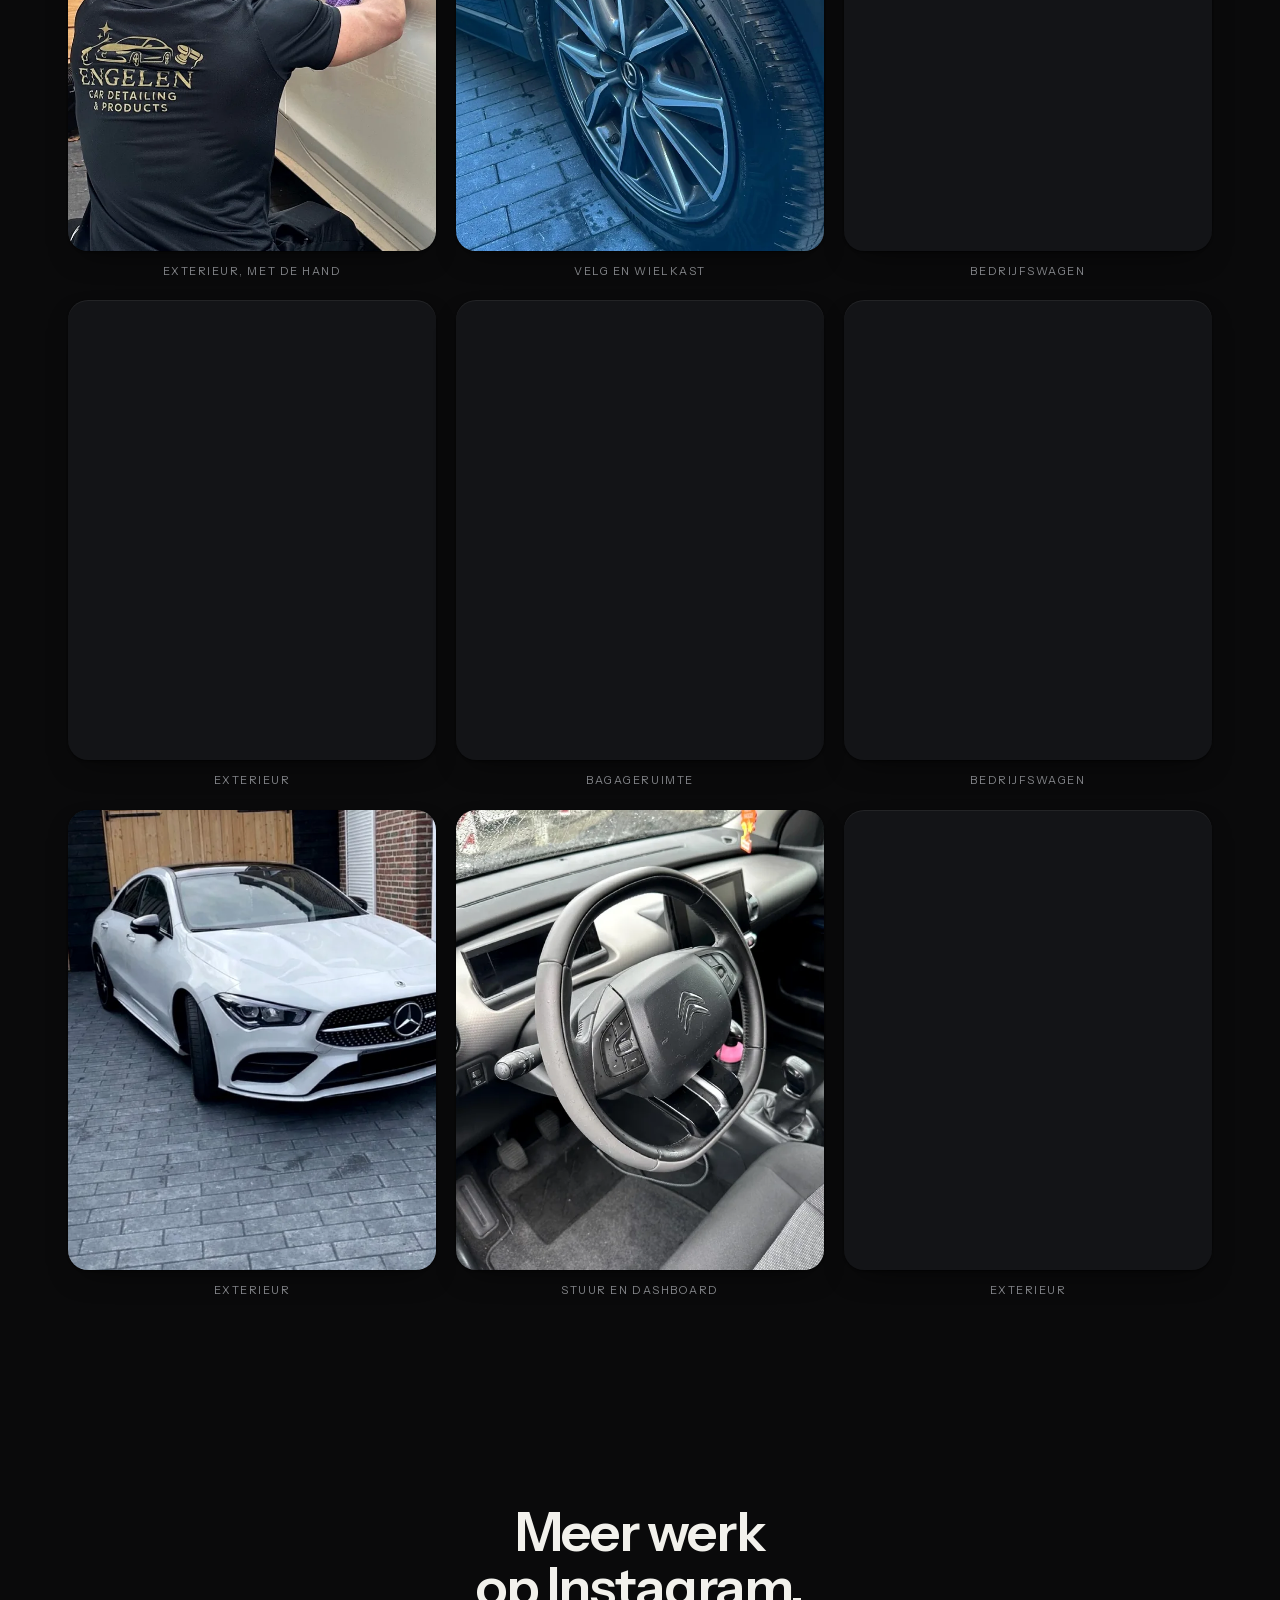
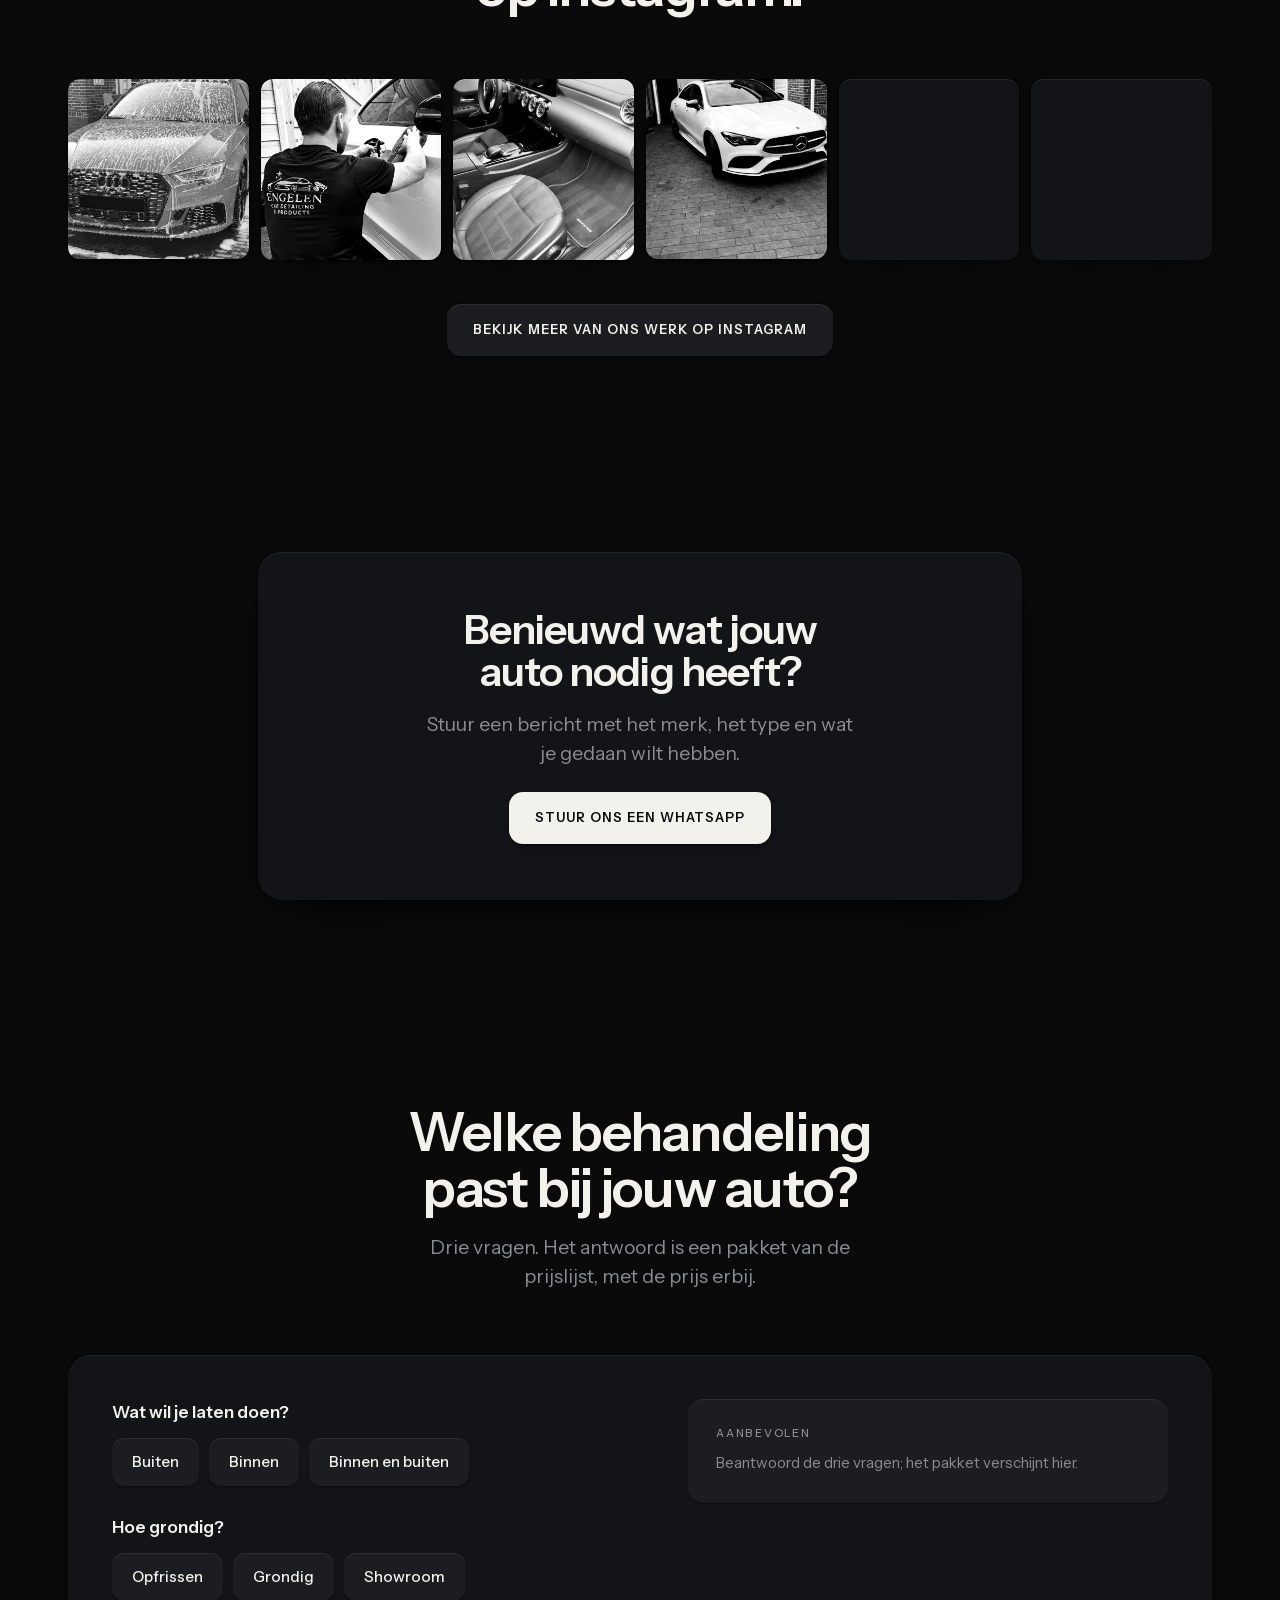
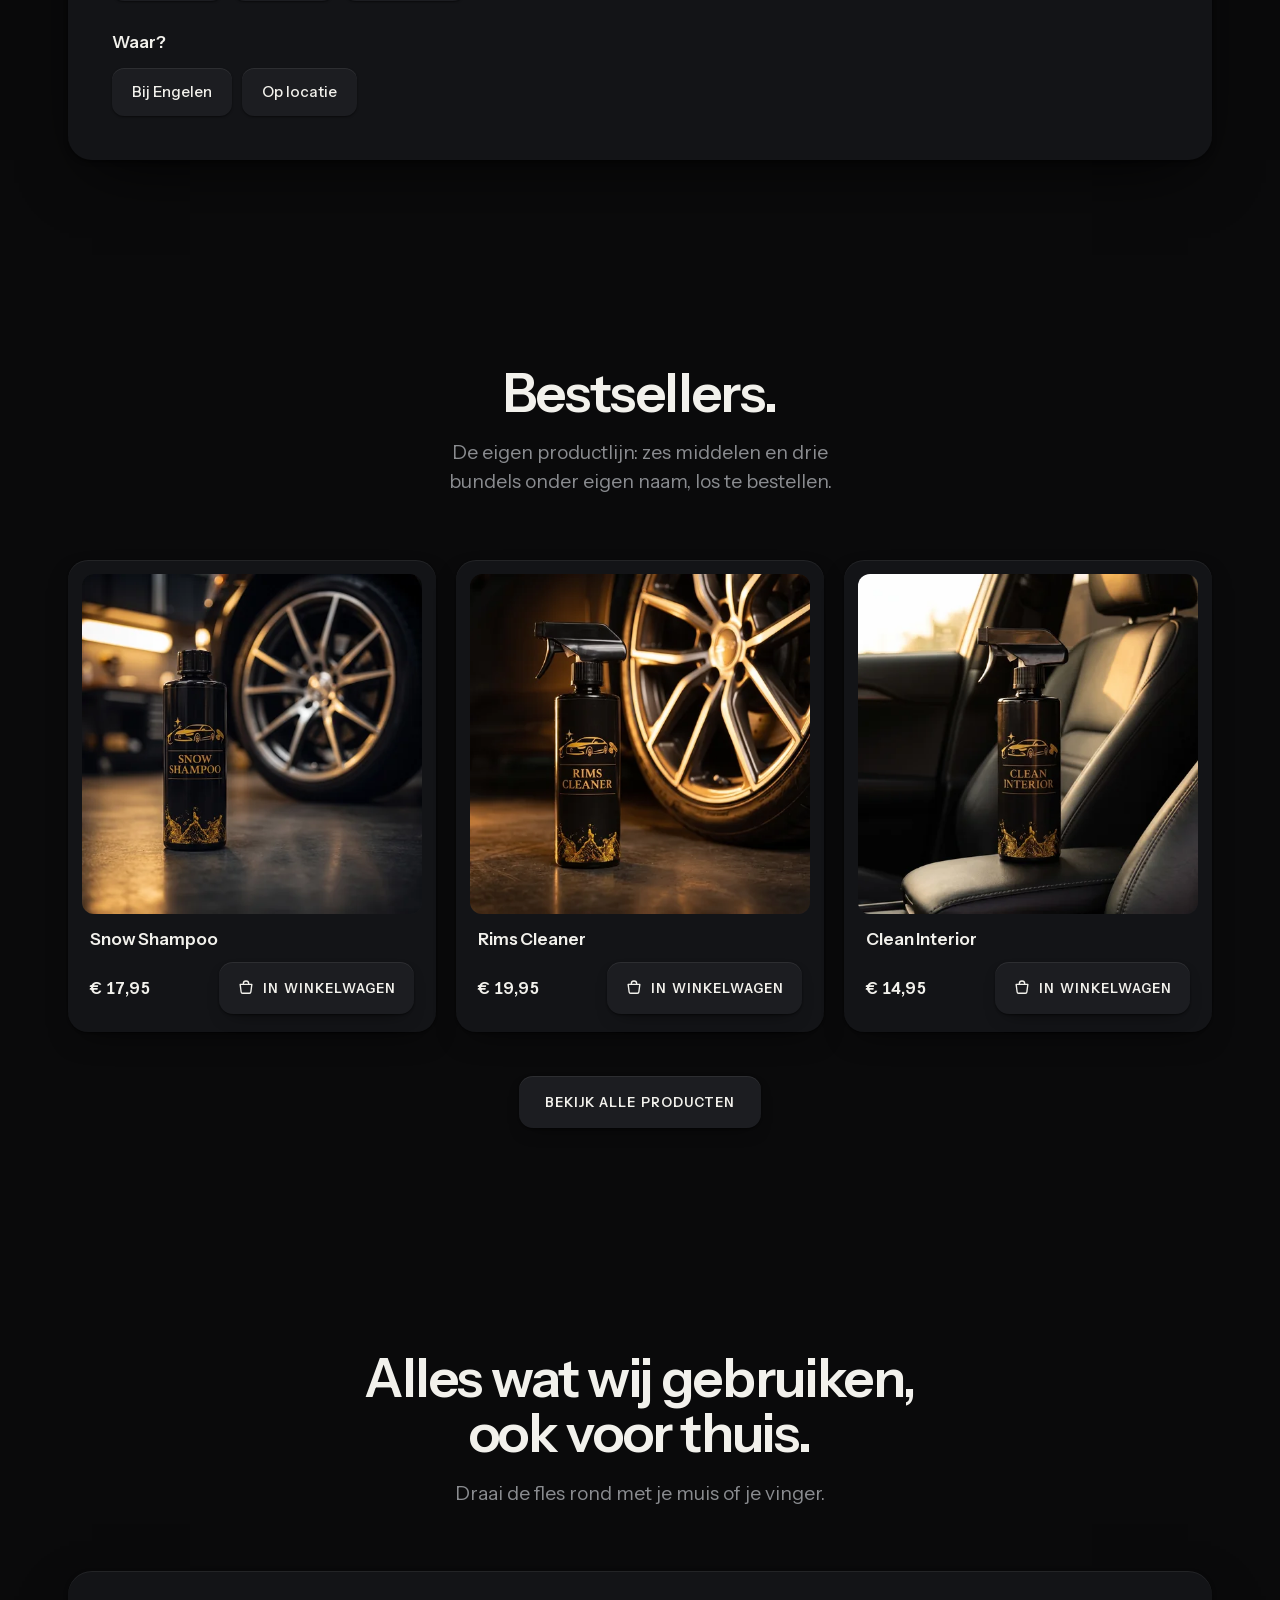
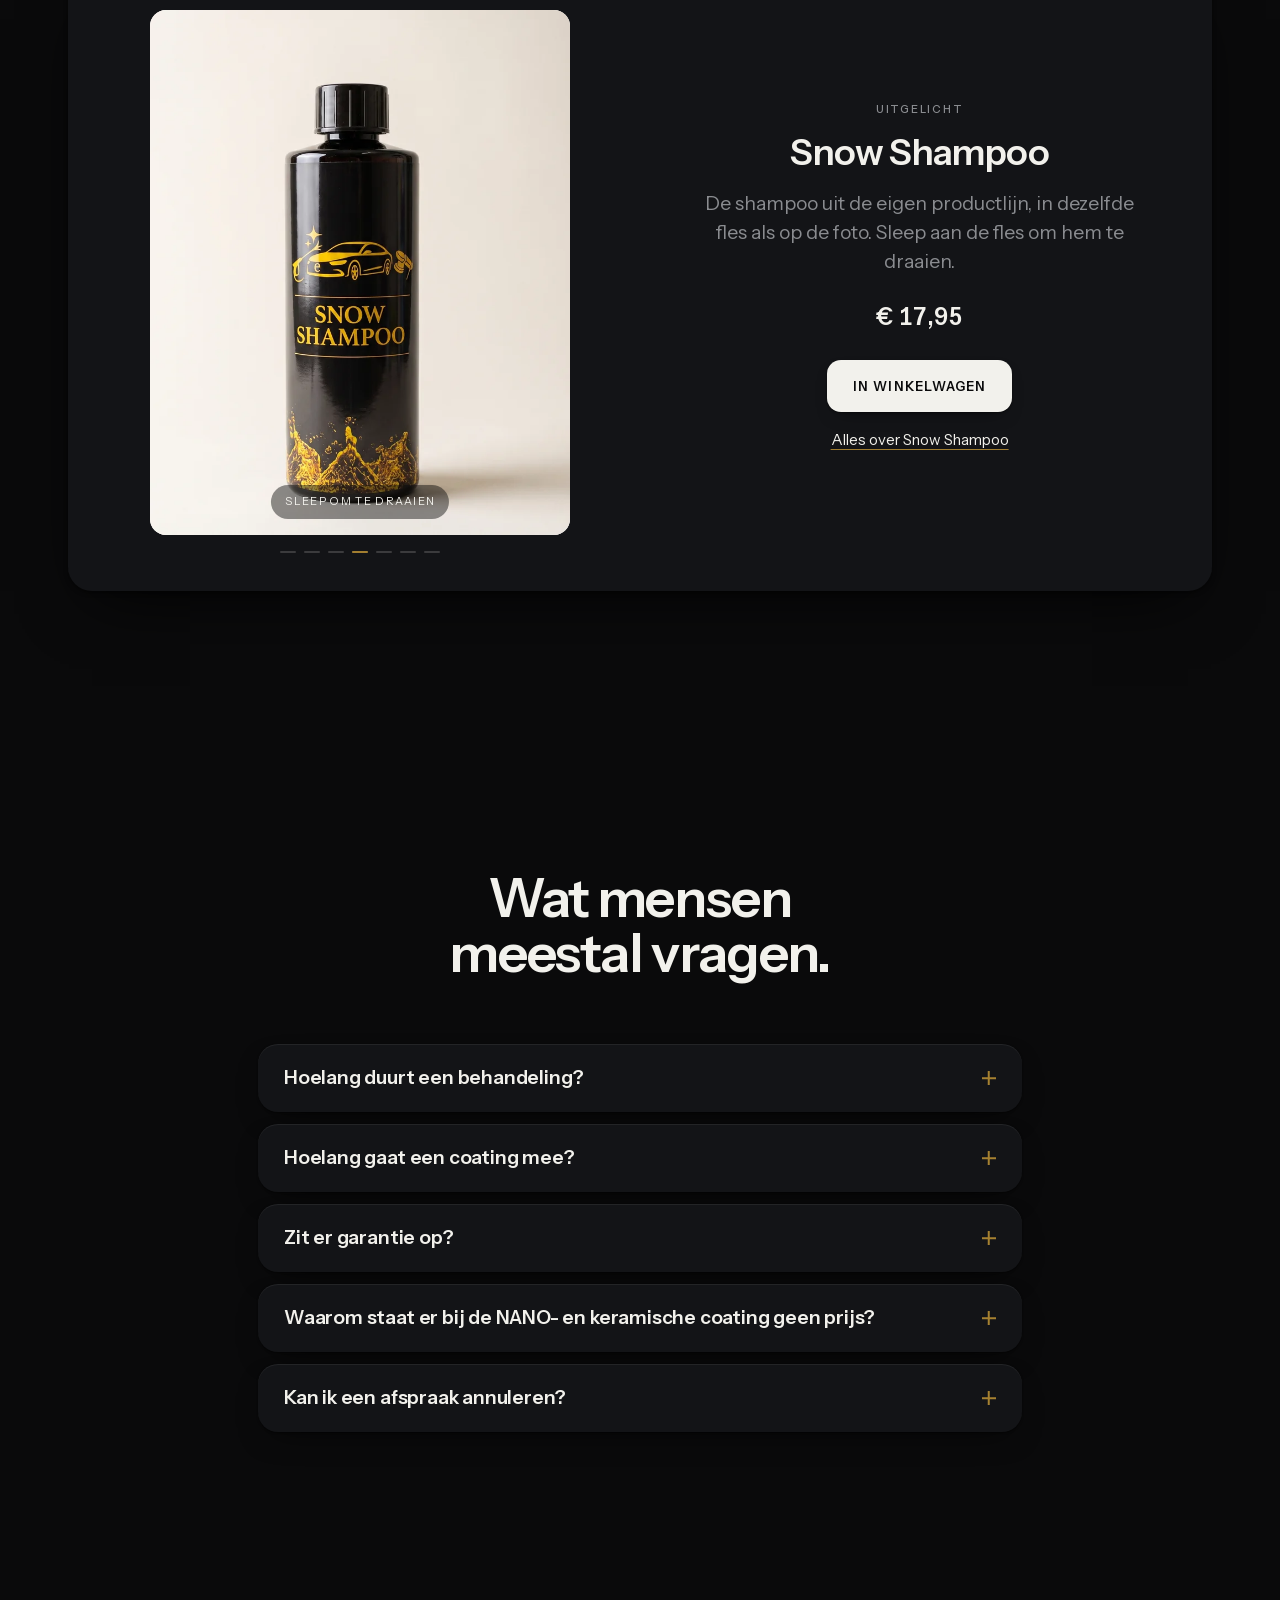
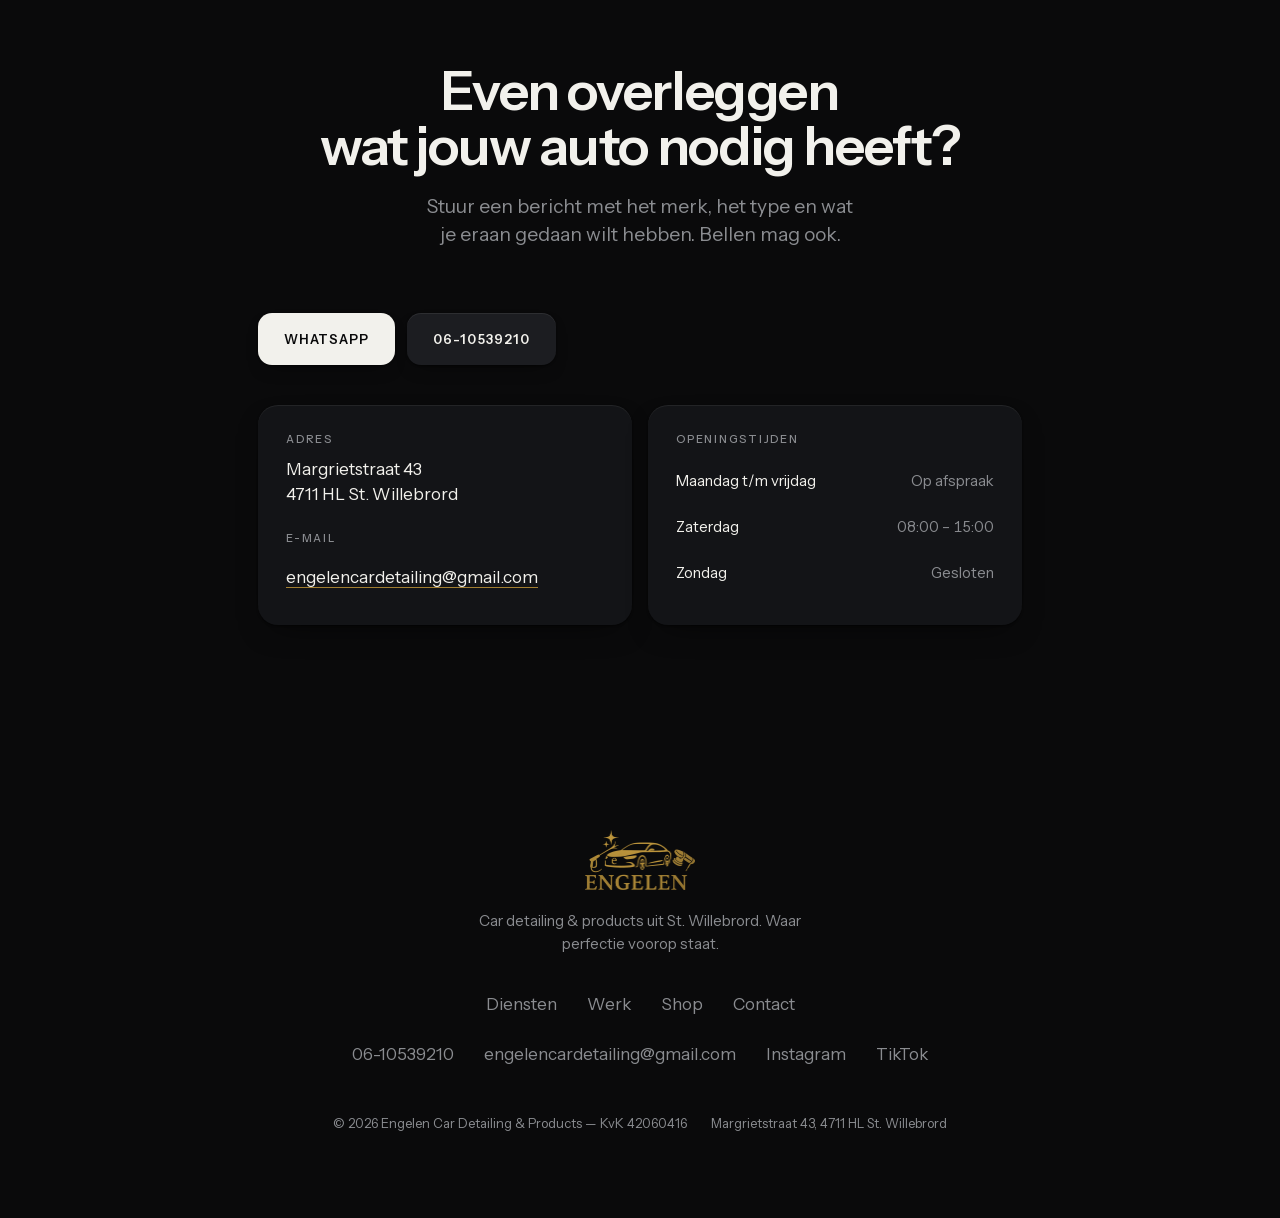
==== commit 7c8f189c: "Conversieronde: hero, vertrouwensrij, galerij met filters, productpagina's Doel van de pagina is een" ====
--- a/index.html
+++ b/index.html
@@ -15,7 +15,8 @@
 <link rel="icon" href="assets/beeld/favicon.png" type="image/png">
 <script>document.documentElement.className+=" js-aan";</script>
 <link rel="preload" as="font" type="font/woff2" href="assets/fonts/instrument-sans-latin.woff2" crossorigin>
-<link rel="stylesheet" href="assets/stijl.css?v=34e502ce">
+<style>@font-face{font-family:"Instrument Sans";src:url("assets/fonts/instrument-sans-latin.woff2") format("woff2");font-weight:400 700;font-display:swap;unicode-range:U+0000-00FF,U+0131,U+0152-0153,U+02BB-02BC,U+02C6,U+02DA,U+02DC,U+0304,U+0308,U+0329,U+2000-206F,U+20AC,U+2122,U+2191,U+2193,U+2212,U+2215,U+FEFF,U+FFFD}@font-face{font-family:"Instrument Sans";src:url("assets/fonts/instrument-sans-latin-ext.woff2") format("woff2");font-weight:400 700;font-display:swap;unicode-range:U+0100-02BA,U+02BD-02C5,U+02C7-02CC,U+02CE-02D7,U+02DD-02FF,U+0304,U+0308,U+0329,U+1D00-1DBF,U+1E00-1E9F,U+1EF2-1EFF,U+2020,U+20A0-20AB,U+20AD-20C0,U+2113,U+2C60-2C7F,U+A720-A7FF}:root{--font:"Instrument Sans";--accent:#A27E30;--accent-tekst:#A68131;--accent-logo:#C2993E}</style>
+<link rel="stylesheet" href="assets/stijl.css?v=c4cd41fc">
 <script type="application/ld+json">
 {"@context":"https://schema.org","@type":"AutoWash",
  "name":"Engelen Car Detailing en Products","url":"https://www.engelencardetailing.nl/",
@@ -23,12 +24,11 @@
  "slogan":"Waar perfectie voorop staat",
  "address":{"@type":"PostalAddress","streetAddress":"Margrietstraat 43",
    "postalCode":"4711 HL","addressLocality":"St. Willebrord","addressCountry":"NL"},
- "openingHoursSpecification":[
-   {"@type":"OpeningHoursSpecification","dayOfWeek":["Saturday"],
-     "opens":"08:00","closes":"15:00"}],
+ "openingHoursSpecification":[{"@type":"OpeningHoursSpecification","dayOfWeek":["Saturday"],"opens":"08:00","closes":"15:00"}],
  "sameAs":["https://instagram.com/Engelen_car_detailing","https://tiktok.com/@Engelen_Car_Detailing"],
- "makesOffer":[{"@type":"Offer","name":"Exterieur reiniging","price":"34.95","priceCurrency":"EUR"}, {"@type":"Offer","name":"Interieur reiniging","price":"119.95","priceCurrency":"EUR"}, {"@type":"Offer","name":"Pakketten","price":"153.95","priceCurrency":"EUR"}, {"@type":"Offer","name":"Locatie en wagenpark","price":"142","priceCurrency":"EUR"}, {"@type":"Offer","name":"Polijsten","price":"181.44","priceCurrency":"EUR"}, {"@type":"Offer","name":"Coating","price":"74.95","priceCurrency":"EUR"}]}
+ "makesOffer":[{"@type":"Offer","name":"Exterieur detailing","price":"34.95","priceCurrency":"EUR"}, {"@type":"Offer","name":"Interieur detailing","price":"119.95","priceCurrency":"EUR"}, {"@type":"Offer","name":"Pakketten","price":"153.95","priceCurrency":"EUR"}, {"@type":"Offer","name":"Wagenpark en zakelijk","price":"142","priceCurrency":"EUR"}, {"@type":"Offer","name":"Polijsten en lakcorrectie","price":"181.44","priceCurrency":"EUR"}, {"@type":"Offer","name":"Coatings","price":"74.95","priceCurrency":"EUR"}]}
 </script>
+
 </head>
 <body>
 <a class="overslaan" href="#hoofd">Naar de hoofdinhoud</a>
@@ -40,18 +40,17 @@
         <img src="assets/beeld/logo-lockup-240.png" alt="" width="88" height="48">
       </a>
       <ul class="pil-links"><li><a href="diensten.html">Diensten</a></li><li><a href="index.html#werk">Werk</a></li><li><a href="shop.html">Shop</a></li><li><a href="index.html#contact">Contact</a></li></ul>
-      <div class="pil-actie">
-        <a class="knop knop-glas mand-knop" href="shop.html">Winkelwagen
-          <span class="mand-teller" hidden>0</span></a>
-      </div>
+      <div class="pil-actie"><a class="knop" href="https://api.whatsapp.com/send?phone=31610539210&text=Hoi%20Engelen%2C%20ik%20wil%20graag%20een%20behandeling%20plannen.%20Auto%3A%20%5Bmerk%20en%20type%5D." rel="noopener">Plan je behandeling</a><a class="knop knop-glas mand-knop" href="shop.html"><svg class="ico" viewBox="0 0 20 20" width="18" height="18" aria-hidden="true" fill="none" stroke="currentColor" stroke-width="1.5" stroke-linecap="round" stroke-linejoin="round"><path d="M3.5 6h13l-1.1 8.4a1.6 1.6 0 0 1-1.6 1.4H6.2a1.6 1.6 0 0 1-1.6-1.4Z"/><path d="M7 6V5.2a3 3 0 0 1 6 0V6"/></svg><span>Winkelwagen</span>
+          <span class="mand-teller" hidden>0</span></a></div>
+      <a class="pil-mand mand-knop" href="shop.html" aria-label="Winkelwagen"><svg class="ico" viewBox="0 0 20 20" width="18" height="18" aria-hidden="true" fill="none" stroke="currentColor" stroke-width="1.5" stroke-linecap="round" stroke-linejoin="round"><path d="M3.5 6h13l-1.1 8.4a1.6 1.6 0 0 1-1.6 1.4H6.2a1.6 1.6 0 0 1-1.6-1.4Z"/><path d="M7 6V5.2a3 3 0 0 1 6 0V6"/></svg><span class="mand-teller" hidden>0</span></a>
       <button class="pil-hamburger" type="button" aria-expanded="false"
               aria-controls="site-menu" aria-label="Menu openen"><span></span></button>
     </nav>
     <div class="paneel" id="site-menu">
       <a href="diensten.html">Diensten</a><a href="index.html#werk">Werk</a><a href="shop.html">Shop</a><a href="index.html#contact">Contact</a>
       <div class="paneel-voet">
-        <a class="knop" href="https://api.whatsapp.com/send?phone=31610539210" rel="noopener">Afspraak via WhatsApp</a>
-        <a class="knop knop-glas mand-knop" href="shop.html">Winkelwagen
+        <a class="knop" href="https://api.whatsapp.com/send?phone=31610539210&text=Hoi%20Engelen%2C%20ik%20wil%20graag%20een%20behandeling%20plannen.%20Auto%3A%20%5Bmerk%20en%20type%5D." rel="noopener">Plan je behandeling</a>
+        <a class="knop knop-glas mand-knop" href="shop.html"><svg class="ico" viewBox="0 0 20 20" width="18" height="18" aria-hidden="true" fill="none" stroke="currentColor" stroke-width="1.5" stroke-linecap="round" stroke-linejoin="round"><path d="M3.5 6h13l-1.1 8.4a1.6 1.6 0 0 1-1.6 1.4H6.2a1.6 1.6 0 0 1-1.6-1.4Z"/><path d="M7 6V5.2a3 3 0 0 1 6 0V6"/></svg><span>Winkelwagen</span>
           <span class="mand-teller" hidden>0</span></a>
       </div>
     </div>
@@ -63,71 +62,26 @@
   <div class="omhulsel">
     <div class="hero-raster">
       <div class="hero-tekst">
-        <h1 class="display hero-kop">Krasvrij wassen is<br>geen optie.<br>Het is de standaard.</h1>
-        <p class="lood hero-lood">Elke auto wordt gewassen volgens het 2&#8209;emmersysteem, zodat
-          het vuil dat eraf gaat niet opnieuw op de lak komt. Van een wasbeurt vanaf
-          €&nbsp;34,95 tot een NANO&#8209;coating die drie jaar meegaat.</p>
+        <h1 class="display hero-kop">Waar perfectie<br>voorop staat.</h1>
+        <p class="lood hero-lood">Professionele car detailing, lakcorrectie en coatings voor een resultaat dat je ziet én voelt.</p>
         <div class="hero-acties">
-          <a class="knop" href="https://api.whatsapp.com/send?phone=31610539210" rel="noopener">Afspraak maken</a>
-          <a class="knop knop-glas" href="diensten.html">Bekijk de prijzen</a>
+          <a class="knop" href="https://api.whatsapp.com/send?phone=31610539210&text=Hoi%20Engelen%2C%20ik%20wil%20graag%20een%20behandeling%20plannen.%20Auto%3A%20%5Bmerk%20en%20type%5D." rel="noopener">Plan je behandeling</a>
+          <a class="knop knop-glas" href="index.html#werk">Bekijk ons werk</a>
         </div>
       </div>
       <div class="vlak vlak-foto hero-beeld">
         <picture>
-          <source media="(max-width: 899px)"
-                  srcset="assets/beeld/hero-schuim-mob-700.webp 700w, assets/beeld/hero-schuim-mob-1000.webp 1000w"
-                  sizes="100vw">
-          <img src="assets/beeld/hero-schuim-1600.webp" srcset="assets/beeld/hero-schuim-700.webp 700w, assets/beeld/hero-schuim-1000.webp 1000w, assets/beeld/hero-schuim-1600.webp 1600w" sizes="(max-width: 1240px) 50vw, 600px" alt="Auto onder een laag schuim tijdens de voorwas" loading="eager" decoding="async">
+          <source media="(max-width: 899px)" srcset="assets/beeld/hero-lak-mob-700.webp 700w, assets/beeld/hero-lak-mob-1000.webp 1000w" sizes="100vw">
+          <img src="assets/beeld/hero-lak-1600.webp" srcset="assets/beeld/hero-lak-700.webp 700w, assets/beeld/hero-lak-1000.webp 1000w, assets/beeld/hero-lak-1600.webp 1600w" sizes="(max-width: 1240px) 50vw, 600px" alt="" loading="eager" decoding="async">
         </picture>
       </div>
     </div>
-    <ul class="hero-feiten"><li><svg class="vink" viewBox="0 0 20 20" width="20" height="20" aria-hidden="true"><circle cx="10" cy="10" r="9" fill="none" stroke="currentColor" stroke-width="1.25"/><path d="M6 10.2l2.6 2.6L14 7.6" fill="none" stroke="currentColor" stroke-width="1.5" stroke-linecap="round" stroke-linejoin="round"/></svg><b>2-emmersysteem</b><span>Krasvrij wassen is hier de standaard, geen optie.</span></li><li><svg class="vink" viewBox="0 0 20 20" width="20" height="20" aria-hidden="true"><circle cx="10" cy="10" r="9" fill="none" stroke="currentColor" stroke-width="1.25"/><path d="M6 10.2l2.6 2.6L14 7.6" fill="none" stroke="currentColor" stroke-width="1.5" stroke-linecap="round" stroke-linejoin="round"/></svg><b>Ook op locatie</b><span>Wij komen naar jou toe, ook voor een heel wagenpark.</span></li><li><svg class="vink" viewBox="0 0 20 20" width="20" height="20" aria-hidden="true"><circle cx="10" cy="10" r="9" fill="none" stroke="currentColor" stroke-width="1.25"/><path d="M6 10.2l2.6 2.6L14 7.6" fill="none" stroke="currentColor" stroke-width="1.5" stroke-linecap="round" stroke-linejoin="round"/></svg><b>2 jaar garantie</b><span>Op de keramische coating en de NANO-coating.</span></li></ul>
   </div>
 </section>
 
-<section class="sectie sectie-kort" id="bestsellers" data-sectie="bestsellers">
-  <div class="omhulsel">
-    <div class="sectie-kop reveal">
-      <h2 class="kop-2">Bestsellers.</h2>
-      <p class="lood">De eigen productlijn: zes middelen en drie bundels onder eigen naam, los te bestellen.</p>
-    </div>
-    <div class="shop-raster reveal-rij"><article class="vlak til product">
-      <div class="product-beeld product-sfeer"><img src="assets/beeld/sfeer/snow-shampoo-900.webp" srcset="assets/beeld/sfeer/snow-shampoo-500.webp 500w, assets/beeld/sfeer/snow-shampoo-900.webp 900w" sizes="(max-width: 639px) 92vw, 30vw" alt="Snow Shampoo" loading="lazy" decoding="async"></div>
-      <div class="product-regel">
-        <h3 class="kop-3">Snow Shampoo</h3>
-        <span class="product-prijs cijfer">€&nbsp;17,95</span>
-      </div>
-      <form action="/cart/add" method="post" data-naam="Snow Shampoo"
-            data-prijs="1795" data-beeld="assets/beeld/product-snow-shampoo-500.webp">
-        <input type="hidden" name="id" value="ENG-SNOW">
-        <button class="knop knop-glas" type="submit" name="add">In winkelwagen</button>
-      </form>
-    </article><article class="vlak til product">
-      <div class="product-beeld product-sfeer"><img src="assets/beeld/sfeer/rims-cleaner-900.webp" srcset="assets/beeld/sfeer/rims-cleaner-500.webp 500w, assets/beeld/sfeer/rims-cleaner-900.webp 900w" sizes="(max-width: 639px) 92vw, 30vw" alt="Rims Cleaner" loading="lazy" decoding="async"></div>
-      <div class="product-regel">
-        <h3 class="kop-3">Rims Cleaner</h3>
-        <span class="product-prijs cijfer">€&nbsp;19,95</span>
-      </div>
-      <form action="/cart/add" method="post" data-naam="Rims Cleaner"
-            data-prijs="1995" data-beeld="assets/beeld/product-rims-cleaner-500.webp">
-        <input type="hidden" name="id" value="ENG-RIMS">
-        <button class="knop knop-glas" type="submit" name="add">In winkelwagen</button>
-      </form>
-    </article><article class="vlak til product">
-      <div class="product-beeld product-sfeer"><img src="assets/beeld/sfeer/clean-interior-900.webp" srcset="assets/beeld/sfeer/clean-interior-500.webp 500w, assets/beeld/sfeer/clean-interior-900.webp 900w" sizes="(max-width: 639px) 92vw, 30vw" alt="Clean Interior" loading="lazy" decoding="async"></div>
-      <div class="product-regel">
-        <h3 class="kop-3">Clean Interior</h3>
-        <span class="product-prijs cijfer">€&nbsp;14,95</span>
-      </div>
-      <form action="/cart/add" method="post" data-naam="Clean Interior"
-            data-prijs="1495" data-beeld="assets/beeld/product-clean-interior-500.webp">
-        <input type="hidden" name="id" value="ENG-INT">
-        <button class="knop knop-glas" type="submit" name="add">In winkelwagen</button>
-      </form>
-    </article></div>
-    <p class="midden knoprij">
-      <a class="knop knop-glas" href="shop.html">Bekijk alle producten</a></p>
-  </div>
+
+<section class="sectie-kort" id="vertrouwen" data-sectie="vertrouwen">
+  <div class="omhulsel"><ul class="vertrouwen reveal-rij"><li class="vlak punt"><svg class="vink" viewBox="0 0 20 20" width="20" height="20" aria-hidden="true"><circle cx="10" cy="10" r="9" fill="none" stroke="currentColor" stroke-width="1.25"/><path d="M6 10.2l2.6 2.6L14 7.6" fill="none" stroke="currentColor" stroke-width="1.5" stroke-linecap="round" stroke-linejoin="round"/></svg><b>2&#8209;emmersysteem</b><span class="meta">Krasvrij wassen is hier de standaard, geen optie.</span></li><li class="vlak punt"><svg class="vink" viewBox="0 0 20 20" width="20" height="20" aria-hidden="true"><circle cx="10" cy="10" r="9" fill="none" stroke="currentColor" stroke-width="1.25"/><path d="M6 10.2l2.6 2.6L14 7.6" fill="none" stroke="currentColor" stroke-width="1.5" stroke-linecap="round" stroke-linejoin="round"/></svg><b>Ook op locatie</b><span class="meta">Wij komen naar jou toe, ook voor een heel wagenpark.</span></li><li class="vlak punt"><svg class="vink" viewBox="0 0 20 20" width="20" height="20" aria-hidden="true"><circle cx="10" cy="10" r="9" fill="none" stroke="currentColor" stroke-width="1.25"/><path d="M6 10.2l2.6 2.6L14 7.6" fill="none" stroke="currentColor" stroke-width="1.5" stroke-linecap="round" stroke-linejoin="round"/></svg><b>Eigen projecten &amp; producten</b><span class="meta">Eigen foto's van het werk en zes producten onder eigen naam.</span></li><li class="vlak punt"><svg class="vink" viewBox="0 0 20 20" width="20" height="20" aria-hidden="true"><circle cx="10" cy="10" r="9" fill="none" stroke="currentColor" stroke-width="1.25"/><path d="M6 10.2l2.6 2.6L14 7.6" fill="none" stroke="currentColor" stroke-width="1.5" stroke-linecap="round" stroke-linejoin="round"/></svg><b>2 jaar garantie</b><span class="meta">Op de keramische coating en de NANO-coating.</span></li></ul></div>
 </section>
 <section class="sectie" id="diensten" data-sectie="diensten">
   <div class="omhulsel">
@@ -136,20 +90,22 @@
       <p class="lood">Alle bedragen op deze pagina gelden vanaf. Bij elke behandeling kies je uit meerdere niveaus.</p>
     </div>
     <div class="diensten reveal-rij"><a class="vlak til dienst" href="diensten.html#exterieur">
-      <span class="dienst-beeld"><img src="assets/beeld/werk-hand-1000.webp" srcset="assets/beeld/werk-hand-700.webp 700w, assets/beeld/werk-hand-1000.webp 1000w" sizes="(max-width: 699px) 92vw, (max-width: 1059px) 46vw, 30vw" alt="Exterieur reiniging" loading="lazy" decoding="async"></span>
-      <span class="dienst-body">
-        <span class="kop-3">Exterieur reiniging</span>
+      <span class="dienst-beeld"><img src="assets/beeld/werk-hand-1000.webp" srcset="assets/beeld/werk-hand-700.webp 700w, assets/beeld/werk-hand-1000.webp 1000w" sizes="(max-width: 699px) 92vw, (max-width: 1059px) 46vw, 30vw" alt="Exterieur detailing" loading="lazy" decoding="async"></span>
+      <span class="dienst-body">
+        <span class="kop-3">Exterieur detailing</span>
         <span class="meta">Velgen, voorwas, krasvrij wassen, deurlijsten, kleien en drogen. Te kiezen als Goud of Diamant.</span>
         <span class="dienst-prijs"><span class="label">Vanaf</span> <b class="cijfer">€&nbsp;34,95</b></span>
         <span class="dienst-varianten">Goud € 34,95 &middot; Diamant € 54,95</span>
+        <span class="dienst-knop">Bekijk de pakketten</span>
       </span>
     </a><a class="vlak til dienst" href="diensten.html#interieur">
-      <span class="dienst-beeld"><img src="assets/beeld/werk-interieur-1000.webp" srcset="assets/beeld/werk-interieur-700.webp 700w, assets/beeld/werk-interieur-1000.webp 1000w" sizes="(max-width: 699px) 92vw, (max-width: 1059px) 46vw, 30vw" alt="Interieur reiniging" loading="lazy" decoding="async"></span>
-      <span class="dienst-body">
-        <span class="kop-3">Interieur reiniging</span>
+      <span class="dienst-beeld"><img src="assets/beeld/werk-interieur-1000.webp" srcset="assets/beeld/werk-interieur-700.webp 700w, assets/beeld/werk-interieur-1000.webp 1000w" sizes="(max-width: 699px) 92vw, (max-width: 1059px) 46vw, 30vw" alt="Interieur detailing" loading="lazy" decoding="async"></span>
+      <span class="dienst-body">
+        <span class="kop-3">Interieur detailing</span>
         <span class="meta">Stofzuigen, deurpanelen, lederen delen, middenconsole, dashboard, stuurwiel en matten.</span>
         <span class="dienst-prijs"><span class="label">Vanaf</span> <b class="cijfer">€&nbsp;119,95</b></span>
         <span class="dienst-varianten">Goud € 119,95 &middot; Diamant € 139,95</span>
+        <span class="dienst-knop">Bekijk de pakketten</span>
       </span>
     </a><a class="vlak til dienst" href="diensten.html#pakketten">
       <span class="dienst-beeld"><img src="assets/beeld/werk-cla-1000.webp" srcset="assets/beeld/werk-cla-700.webp 700w, assets/beeld/werk-cla-1000.webp 1000w" sizes="(max-width: 699px) 92vw, (max-width: 1059px) 46vw, 30vw" alt="Pakketten" loading="lazy" decoding="async"></span>
@@ -158,36 +114,49 @@
         <span class="meta">Binnen en buiten in één afspraak. Het Showroom-pakket bevat bovendien polijsten in één stap.</span>
         <span class="dienst-prijs"><span class="label">Vanaf</span> <b class="cijfer">€&nbsp;153,95</b></span>
         <span class="dienst-varianten">Goud € 153,95 &middot; Diamant € 192,95 &middot; Showroom € 295,-</span>
+        <span class="dienst-knop">Bekijk de pakketten</span>
       </span>
     </a><a class="vlak til dienst" href="diensten.html#locatie">
-      <span class="dienst-beeld"><img src="assets/beeld/werk-bus-1000.webp" srcset="assets/beeld/werk-bus-700.webp 700w, assets/beeld/werk-bus-1000.webp 1000w" sizes="(max-width: 699px) 92vw, (max-width: 1059px) 46vw, 30vw" alt="Locatie en wagenpark" loading="lazy" decoding="async"></span>
-      <span class="dienst-body">
-        <span class="kop-3">Locatie &amp; wagenpark</span>
+      <span class="dienst-beeld"><img src="assets/beeld/werk-bus-1000.webp" srcset="assets/beeld/werk-bus-700.webp 700w, assets/beeld/werk-bus-1000.webp 1000w" sizes="(max-width: 699px) 92vw, (max-width: 1059px) 46vw, 30vw" alt="Wagenpark en zakelijk" loading="lazy" decoding="async"></span>
+      <span class="dienst-body">
+        <span class="kop-3">Wagenpark &amp; zakelijk</span>
         <span class="meta">Wij komen naar jou toe, ook voor een wagenpark. Maandelijks één of twee keer, in overleg.</span>
         <span class="dienst-prijs"><span class="label">Vanaf</span> <b class="cijfer">€&nbsp;142,-</b></span>
         <span class="dienst-varianten">Goud € 142,- &middot; Diamant € 177,95 &middot; Ultimate V.I.P. op aanvraag</span>
+        <span class="dienst-knop">Bekijk de pakketten</span>
       </span>
     </a><a class="vlak til dienst" href="diensten.html#polijsten">
-      <span class="dienst-beeld"><img src="assets/beeld/werk-polijsten-1000.webp" srcset="assets/beeld/werk-polijsten-700.webp 700w, assets/beeld/werk-polijsten-1000.webp 1000w" sizes="(max-width: 699px) 92vw, (max-width: 1059px) 46vw, 30vw" alt="Polijsten" loading="lazy" decoding="async"></span>
-      <span class="dienst-body">
-        <span class="kop-3">Polijsten</span>
+      <span class="dienst-beeld"><img src="assets/beeld/werk-polijsten-1000.webp" srcset="assets/beeld/werk-polijsten-700.webp 700w, assets/beeld/werk-polijsten-1000.webp 1000w" sizes="(max-width: 699px) 92vw, (max-width: 1059px) 46vw, 30vw" alt="Polijsten en lakcorrectie" loading="lazy" decoding="async"></span>
+      <span class="dienst-body">
+        <span class="kop-3">Polijsten &amp; lakcorrectie</span>
         <span class="meta">Lakcorrectie in één, twee of drie stappen. Verwijdert krassen, swirls en doffe plekken.</span>
         <span class="dienst-prijs"><span class="label">Vanaf</span> <b class="cijfer">€&nbsp;181,44</b></span>
         <span class="dienst-varianten">1 stap € 181,44 &middot; 2 stappen € 279,95 &middot; 3 stappen € 349,95</span>
+        <span class="dienst-knop">Bekijk de pakketten</span>
       </span>
     </a><a class="vlak til dienst" href="diensten.html#coating">
-      <span class="dienst-beeld"><img src="assets/beeld/werk-wiel-700.webp" srcset="assets/beeld/werk-wiel-700.webp 700w" sizes="(max-width: 699px) 92vw, (max-width: 1059px) 46vw, 30vw" alt="Coating" loading="lazy" decoding="async"></span>
-      <span class="dienst-body">
-        <span class="kop-3">Coating</span>
+      <span class="dienst-beeld"><img src="assets/beeld/werk-wiel-700.webp" srcset="assets/beeld/werk-wiel-700.webp 700w" sizes="(max-width: 699px) 92vw, (max-width: 1059px) 46vw, 30vw" alt="Coatings" loading="lazy" decoding="async"></span>
+      <span class="dienst-body">
+        <span class="kop-3">Coatings</span>
         <span class="meta">Van een sealant die vier maanden beschermt tot een NANO-coating in twee lagen die drie jaar meegaat.</span>
         <span class="dienst-prijs"><span class="label">Vanaf</span> <b class="cijfer">€&nbsp;74,95</b></span>
         <span class="dienst-varianten">Reload 2.0 € 74,95 &middot; Carnauba € 89,95 &middot; Velgen € 149,95</span>
+        <span class="dienst-knop">Bekijk de pakketten</span>
       </span>
     </a></div>
     <p class="midden knoprij">
       <a class="knop knop-glas" href="diensten.html">Alle pakketten en wat erin zit</a></p>
   </div>
 </section>
+<section class="sectie-kort" data-sectie="cta">
+  <div class="omhulsel omhulsel-smal">
+    <div class="vlak vlak-groot cta-band reveal">
+      <h2 class="kop-2">Benieuwd wat jouw auto nodig heeft?</h2>
+      <p class="lood">Stuur een bericht met het merk, het type en wat je gedaan wilt hebben.</p>
+      <a class="knop" href="https://api.whatsapp.com/send?phone=31610539210&text=Hoi%20Engelen%2C%20ik%20wil%20graag%20een%20behandeling%20plannen.%20Auto%3A%20%5Bmerk%20en%20type%5D." rel="noopener">Stuur ons een WhatsApp</a>
+    </div>
+  </div>
+</section>
 <section class="sectie sectie-kort" id="hoewerkt" data-sectie="hoewerkt">
   <div class="omhulsel">
     <div class="sectie-kop reveal">
@@ -196,7 +165,7 @@
     </div>
     <ol class="stappenrij reveal-rij"><li class="vlak stap"><b class="stap-nr cijfer">1</b><b class="kop-3">Stuur een bericht</b><span class="meta">Merk, type en wat je gedaan wilt hebben. Je krijgt een prijs op maat terug.</span></li><li class="vlak stap"><b class="stap-nr cijfer">2</b><b class="kop-3">Kies waar</b><span class="meta">Je brengt hem naar Margrietstraat 43 in St. Willebrord, of wij komen naar jou toe.</span></li><li class="vlak stap"><b class="stap-nr cijfer">3</b><b class="kop-3">Klaar binnen de tijd</b><span class="meta">Een wasbeurt duurt 1 tot 1,5 uur, een compleet pakket 2 tot 3 uur. Een coating moet 24 uur uitharden.</span></li></ol>
     <p class="midden knoprij">
-      <a class="knop" href="https://api.whatsapp.com/send?phone=31610539210" rel="noopener">Afspraak maken</a></p>
+      <a class="knop" href="https://api.whatsapp.com/send?phone=31610539210" rel="noopener">Plan je behandeling</a></p>
   </div>
 </section>
 <section class="sectie" id="proces" data-sectie="proces">
@@ -212,7 +181,7 @@
       <ol class="stappen"><li><span class="cijfer">01</span>Velgen reinigen</li><li><span class="cijfer">02</span>Voorwas</li><li><span class="cijfer">03</span>Krasvrij wassen</li><li><span class="cijfer">04</span>Deurlijsten reinigen</li><li><span class="cijfer">05</span>Kleien van de lak</li><li><span class="cijfer">06</span>Metaaldeeltjes van de lak verwijderen</li><li><span class="cijfer">07</span>Hang- en sluitwerk reinigen</li><li><span class="cijfer">08</span>Drogen van de lak</li><li><span class="cijfer">09</span>Lederen delen voeden</li><li><span class="cijfer">10</span>Ramen streeploos</li><li><span class="cijfer">11</span>Stofzuigen</li><li><span class="cijfer">12</span>Deurpanelen behandelen</li><li><span class="cijfer">13</span>Lederen delen behandelen</li><li><span class="cijfer">14</span>Middenconsole reinigen</li><li><span class="cijfer">15</span>Dashboard en stuurwiel reinigen</li><li><span class="cijfer">16</span>Matten behandelen</li><li><span class="cijfer">17</span>Plastic delen behandelen</li><li><span class="cijfer">18</span>Lederen of stoffen zetels reinigen</li></ol>
     </div>
     <div class="duur reveal-rij"><div class="vlak chip"><b class="cijfer">1 – 1,5 uur</b><span>Exterieur reiniging</span></div><div class="vlak chip"><b class="cijfer">2 – 2,5 uur</b><span>Interieur reiniging</span></div><div class="vlak chip"><b class="cijfer">2 – 3 uur</b><span>Combipakket</span></div><div class="vlak chip"><b class="cijfer">2 – 3 dagen</b><span>Keramisch of NANO</span></div></div>
-    <p class="meta midden" style="margin-top:18px">Per voertuig kan dit verschillen.</p>
+    <p class="meta midden noot">Per voertuig kan dit verschillen.</p>
   </div>
 </section>
 <section class="sectie" id="coating" data-sectie="coating">
@@ -260,31 +229,67 @@
 <section class="sectie" id="werk" data-sectie="werk">
   <div class="omhulsel">
     <div class="sectie-kop reveal">
-      <h2 class="kop-2">Eigen foto&rsquo;s<br>van het werk.</h2>
+      <h2 class="kop-2">Eigen werk,<br>eigen foto&rsquo;s.</h2>
       <p class="lood">Personenauto&rsquo;s en bedrijfswagens, binnen en buiten. Geen stockbeeld.</p>
     </div>
-    <div class="werk-raster reveal-rij"><figure class="werk-kaart werk-groot">
-      <div class="vlak til vlak-foto werk-doos"><img src="assets/beeld/werk-polijsten-1000.webp" srcset="assets/beeld/werk-polijsten-700.webp 700w, assets/beeld/werk-polijsten-1000.webp 1000w" sizes="(max-width: 899px) 50vw, 40vw" alt="Machinaal polijsten" loading="lazy" decoding="async"></div>
+    <div class="werk-filters reveal"><button class="optie" type="button" data-filter="" aria-pressed="true">Alles</button><button class="optie" type="button" data-filter="exterieur" aria-pressed="false">Exterieur</button><button class="optie" type="button" data-filter="interieur" aria-pressed="false">Interieur</button><button class="optie" type="button" data-filter="polijsten" aria-pressed="false">Polijsten</button><button class="optie" type="button" data-filter="bedrijfswagen" aria-pressed="false">Bedrijfswagens</button></div>
+    <div class="werk-raster reveal-rij"><figure class="werk-kaart" data-soort="polijsten">
+      <div class="vlak til vlak-foto werk-doos"><img src="assets/beeld/werk-polijsten-1000.webp" srcset="assets/beeld/werk-polijsten-700.webp 700w, assets/beeld/werk-polijsten-1000.webp 1000w" sizes="(max-width: 899px) 50vw, 33vw" alt="Machinaal polijsten" loading="lazy" decoding="async"></div>
       <figcaption>Machinaal polijsten</figcaption>
-    </figure><figure class="werk-kaart werk-klein">
-      <div class="vlak til vlak-foto werk-doos"><img src="assets/beeld/werk-hand-1000.webp" srcset="assets/beeld/werk-hand-700.webp 700w, assets/beeld/werk-hand-1000.webp 1000w" sizes="(max-width: 899px) 50vw, 40vw" alt="Exterieur, met de hand" loading="lazy" decoding="async"></div>
+    </figure><figure class="werk-kaart" data-soort="exterieur">
+      <div class="vlak til vlak-foto werk-doos"><img src="assets/beeld/werk-coating2-1000.webp" srcset="assets/beeld/werk-coating2-700.webp 700w, assets/beeld/werk-coating2-1000.webp 1000w" sizes="(max-width: 899px) 50vw, 33vw" alt="Exterieur" loading="lazy" decoding="async"></div>
+      <figcaption>Exterieur</figcaption>
+    </figure><figure class="werk-kaart" data-soort="interieur">
+      <div class="vlak til vlak-foto werk-doos"><img src="assets/beeld/werk-interieur-1000.webp" srcset="assets/beeld/werk-interieur-700.webp 700w, assets/beeld/werk-interieur-1000.webp 1000w" sizes="(max-width: 899px) 50vw, 33vw" alt="Interieur" loading="lazy" decoding="async"></div>
+      <figcaption>Interieur</figcaption>
+    </figure><figure class="werk-kaart" data-soort="exterieur">
+      <div class="vlak til vlak-foto werk-doos"><img src="assets/beeld/werk-hand-1000.webp" srcset="assets/beeld/werk-hand-700.webp 700w, assets/beeld/werk-hand-1000.webp 1000w" sizes="(max-width: 899px) 50vw, 33vw" alt="Exterieur, met de hand" loading="lazy" decoding="async"></div>
       <figcaption>Exterieur, met de hand</figcaption>
-    </figure><figure class="werk-kaart werk-half">
-      <div class="vlak til vlak-foto werk-doos"><img src="assets/beeld/werk-interieur-1000.webp" srcset="assets/beeld/werk-interieur-700.webp 700w, assets/beeld/werk-interieur-1000.webp 1000w" sizes="(max-width: 899px) 50vw, 40vw" alt="Interieur" loading="lazy" decoding="async"></div>
-      <figcaption>Interieur</figcaption>
-    </figure><figure class="werk-kaart werk-half">
-      <div class="vlak til vlak-foto werk-doos"><img src="assets/beeld/werk-wiel-700.webp" srcset="assets/beeld/werk-wiel-700.webp 700w" sizes="(max-width: 899px) 50vw, 40vw" alt="Velg en wielkast" loading="lazy" decoding="async"></div>
+    </figure><figure class="werk-kaart" data-soort="exterieur">
+      <div class="vlak til vlak-foto werk-doos"><img src="assets/beeld/werk-wiel-700.webp" srcset="assets/beeld/werk-wiel-700.webp 700w" sizes="(max-width: 899px) 50vw, 33vw" alt="Velg en wielkast" loading="lazy" decoding="async"></div>
       <figcaption>Velg en wielkast</figcaption>
-    </figure><figure class="werk-kaart werk-klein">
-      <div class="vlak til vlak-foto werk-doos"><img src="assets/beeld/werk-bus-1000.webp" srcset="assets/beeld/werk-bus-700.webp 700w, assets/beeld/werk-bus-1000.webp 1000w" sizes="(max-width: 899px) 50vw, 40vw" alt="Bedrijfswagen" loading="lazy" decoding="async"></div>
+    </figure><figure class="werk-kaart" data-soort="bedrijfswagen">
+      <div class="vlak til vlak-foto werk-doos"><img src="assets/beeld/werk-bus-1000.webp" srcset="assets/beeld/werk-bus-700.webp 700w, assets/beeld/werk-bus-1000.webp 1000w" sizes="(max-width: 899px) 50vw, 33vw" alt="Bedrijfswagen" loading="lazy" decoding="async"></div>
       <figcaption>Bedrijfswagen</figcaption>
-    </figure><figure class="werk-kaart werk-klein">
-      <div class="vlak til vlak-foto werk-doos"><img src="assets/beeld/werk-bagage-1000.webp" srcset="assets/beeld/werk-bagage-700.webp 700w, assets/beeld/werk-bagage-1000.webp 1000w" sizes="(max-width: 899px) 50vw, 40vw" alt="Bagageruimte" loading="lazy" decoding="async"></div>
+    </figure><figure class="werk-kaart" data-soort="exterieur">
+      <div class="vlak til vlak-foto werk-doos"><img src="assets/beeld/werk-seat-1000.webp" srcset="assets/beeld/werk-seat-700.webp 700w, assets/beeld/werk-seat-1000.webp 1000w" sizes="(max-width: 899px) 50vw, 33vw" alt="Exterieur" loading="lazy" decoding="async"></div>
+      <figcaption>Exterieur</figcaption>
+    </figure><figure class="werk-kaart" data-soort="interieur">
+      <div class="vlak til vlak-foto werk-doos"><img src="assets/beeld/werk-bagage-1000.webp" srcset="assets/beeld/werk-bagage-700.webp 700w, assets/beeld/werk-bagage-1000.webp 1000w" sizes="(max-width: 899px) 50vw, 33vw" alt="Bagageruimte" loading="lazy" decoding="async"></div>
       <figcaption>Bagageruimte</figcaption>
-    </figure><figure class="werk-kaart werk-klein">
-      <div class="vlak til vlak-foto werk-doos"><img src="assets/beeld/werk-cla-1000.webp" srcset="assets/beeld/werk-cla-700.webp 700w, assets/beeld/werk-cla-1000.webp 1000w" sizes="(max-width: 899px) 50vw, 40vw" alt="Exterieur" loading="lazy" decoding="async"></div>
+    </figure><figure class="werk-kaart" data-soort="bedrijfswagen">
+      <div class="vlak til vlak-foto werk-doos"><img src="assets/beeld/werk-crafter-1000.webp" srcset="assets/beeld/werk-crafter-700.webp 700w, assets/beeld/werk-crafter-1000.webp 1000w" sizes="(max-width: 899px) 50vw, 33vw" alt="Bedrijfswagen" loading="lazy" decoding="async"></div>
+      <figcaption>Bedrijfswagen</figcaption>
+    </figure><figure class="werk-kaart" data-soort="exterieur">
+      <div class="vlak til vlak-foto werk-doos"><img src="assets/beeld/werk-cla-1000.webp" srcset="assets/beeld/werk-cla-700.webp 700w, assets/beeld/werk-cla-1000.webp 1000w" sizes="(max-width: 899px) 50vw, 33vw" alt="Exterieur" loading="lazy" decoding="async"></div>
+      <figcaption>Exterieur</figcaption>
+    </figure><figure class="werk-kaart" data-soort="interieur">
+      <div class="vlak til vlak-foto werk-doos"><img src="assets/beeld/werk-citroen-1000.webp" srcset="assets/beeld/werk-citroen-700.webp 700w, assets/beeld/werk-citroen-1000.webp 1000w" sizes="(max-width: 899px) 50vw, 33vw" alt="Stuur en dashboard" loading="lazy" decoding="async"></div>
+      <figcaption>Stuur en dashboard</figcaption>
+    </figure><figure class="werk-kaart" data-soort="exterieur">
+      <div class="vlak til vlak-foto werk-doos"><img src="assets/beeld/werk-locatie-1000.webp" srcset="assets/beeld/werk-locatie-700.webp 700w, assets/beeld/werk-locatie-1000.webp 1000w" sizes="(max-width: 899px) 50vw, 33vw" alt="Exterieur" loading="lazy" decoding="async"></div>
       <figcaption>Exterieur</figcaption>
     </figure></div>
+  </div>
+</section>
+<section class="sectie sectie-kort" id="instagram" data-sectie="instagram">
+  <div class="omhulsel">
+    <div class="sectie-kop reveal">
+      <h2 class="kop-2">Meer werk<br>op Instagram.</h2>
+      
+    </div>
+    <div class="ig-raster reveal-rij"><a class="vlak til vlak-foto ig-tegel" href="https://instagram.com/Engelen_car_detailing" rel="noopener" aria-label="Instagram"><img src="assets/beeld/ig-1-1600.webp" srcset="assets/beeld/ig-1-700.webp 700w, assets/beeld/ig-1-1000.webp 1000w, assets/beeld/ig-1-1600.webp 1600w" sizes="(max-width: 699px) 33vw, 200px" alt="" loading="lazy" decoding="async"></a><a class="vlak til vlak-foto ig-tegel" href="https://instagram.com/Engelen_car_detailing" rel="noopener" aria-label="Instagram"><img src="assets/beeld/ig-2-1000.webp" srcset="assets/beeld/ig-2-700.webp 700w, assets/beeld/ig-2-1000.webp 1000w" sizes="(max-width: 699px) 33vw, 200px" alt="" loading="lazy" decoding="async"></a><a class="vlak til vlak-foto ig-tegel" href="https://instagram.com/Engelen_car_detailing" rel="noopener" aria-label="Instagram"><img src="assets/beeld/ig-3-1000.webp" srcset="assets/beeld/ig-3-700.webp 700w, assets/beeld/ig-3-1000.webp 1000w" sizes="(max-width: 699px) 33vw, 200px" alt="" loading="lazy" decoding="async"></a><a class="vlak til vlak-foto ig-tegel" href="https://instagram.com/Engelen_car_detailing" rel="noopener" aria-label="Instagram"><img src="assets/beeld/ig-4-1000.webp" srcset="assets/beeld/ig-4-700.webp 700w, assets/beeld/ig-4-1000.webp 1000w" sizes="(max-width: 699px) 33vw, 200px" alt="" loading="lazy" decoding="async"></a><a class="vlak til vlak-foto ig-tegel" href="https://instagram.com/Engelen_car_detailing" rel="noopener" aria-label="Instagram"><img src="assets/beeld/ig-5-1000.webp" srcset="assets/beeld/ig-5-700.webp 700w, assets/beeld/ig-5-1000.webp 1000w" sizes="(max-width: 699px) 33vw, 200px" alt="" loading="lazy" decoding="async"></a><a class="vlak til vlak-foto ig-tegel" href="https://instagram.com/Engelen_car_detailing" rel="noopener" aria-label="Instagram"><img src="assets/beeld/ig-6-1000.webp" srcset="assets/beeld/ig-6-700.webp 700w, assets/beeld/ig-6-1000.webp 1000w" sizes="(max-width: 699px) 33vw, 200px" alt="" loading="lazy" decoding="async"></a></div>
+    <p class="midden knoprij">
+      <a class="knop knop-glas" href="https://instagram.com/Engelen_car_detailing" rel="noopener">Bekijk meer van ons werk op Instagram</a></p>
+  </div>
+</section>
+<section class="sectie-kort" data-sectie="cta">
+  <div class="omhulsel omhulsel-smal">
+    <div class="vlak vlak-groot cta-band reveal">
+      <h2 class="kop-2">Benieuwd wat jouw auto nodig heeft?</h2>
+      <p class="lood">Stuur een bericht met het merk, het type en wat je gedaan wilt hebben.</p>
+      <a class="knop" href="https://api.whatsapp.com/send?phone=31610539210&text=Hoi%20Engelen%2C%20ik%20wil%20graag%20een%20behandeling%20plannen.%20Auto%3A%20%5Bmerk%20en%20type%5D." rel="noopener">Stuur ons een WhatsApp</a>
+    </div>
   </div>
 </section>
 <section class="sectie" id="kiezer" data-sectie="kiezer">
@@ -307,7 +312,54 @@
       <div class="kiezer-uitkomst" id="kiezer-uitkomst" aria-live="polite"></div>
     </div>
   </div>
-  <script type="application/json" id="kiezer-data">{"tabel": {"buiten|opfrissen|hier": {"dienst": "exterieur", "dienstnaam": "Exterieur reiniging", "pakket": "Goud", "prijs": "34,95", "prijs_toon": "€ 34,95", "stappen": 7, "noot": "", "upsell": {"dienst": "exterieur", "dienstnaam": "Exterieur reiniging", "pakket": "Diamant", "prijs": "54,95", "prijs_toon": "€ 54,95", "stappen": 9, "tekst": "Twee stappen meer: metaaldeeltjes van de lak en het hang- en sluitwerk.", "verschil": "€ 20,-"}}, "buiten|grondig|hier": {"dienst": "exterieur", "dienstnaam": "Exterieur reiniging", "pakket": "Diamant", "prijs": "54,95", "prijs_toon": "€ 54,95", "stappen": 9, "noot": "", "upsell": {"dienst": "coating", "dienstnaam": "Coating", "pakket": "Reload 2.0", "prijs": "74,95", "prijs_toon": "€ 74,95", "stappen": 5, "tekst": "Sealende coating die de lak vier maanden beschermt. Op de prijslijst inclusief het Diamant-exterieurpakket.", "verschil": "€ 20,-"}}, "buiten|showroom|hier": {"dienst": "polijsten", "dienstnaam": "Polijsten", "pakket": "1 stap", "prijs": "181,44", "prijs_toon": "€ 181,44", "stappen": 5, "noot": "", "upsell": {"dienst": "polijsten", "dienstnaam": "Polijsten", "pakket": "2 stappen", "prijs": "279,95", "prijs_toon": "€ 279,95", "stappen": 6, "tekst": "Middelzware lakcorrectie erbij: verwijdert krassen en swirls.", "verschil": "€ 98,51"}}, "binnen|opfrissen|hier": {"dienst": "interieur", "dienstnaam": "Interieur reiniging", "pakket": "Goud", "prijs": "119,95", "prijs_toon": "€ 119,95", "stappen": 7, "noot": "", "upsell": {"dienst": "interieur", "dienstnaam": "Interieur reiniging", "pakket": "Diamant", "prijs": "139,95", "prijs_toon": "€ 139,95", "stappen": 10, "tekst": "Drie stappen meer: lederen delen voeden, plastic delen en de zetels.", "verschil": "€ 20,-"}}, "binnen|grondig|hier": {"dienst": "interieur", "dienstnaam": "Interieur reiniging", "pakket": "Diamant", "prijs": "139,95", "prijs_toon": "€ 139,95", "stappen": 10, "noot": "", "upsell": {"dienst": "pakketten", "dienstnaam": "Pakketten", "pakket": "Diamant", "prijs": "192,95", "prijs_toon": "€ 192,95", "stappen": 18, "tekst": "Dan zit het Diamant-exterieurpakket erbij, in dezelfde afspraak.", "verschil": "€ 53,-"}}, "binnen|showroom|hier": {"dienst": "interieur", "dienstnaam": "Interieur reiniging", "pakket": "Diamant", "prijs": "139,95", "prijs_toon": "€ 139,95", "stappen": 10, "noot": "Voor het interieur is Diamant het hoogste niveau op de prijslijst.", "upsell": {"dienst": "pakketten", "dienstnaam": "Pakketten", "pakket": "Showroom", "prijs": "295,-", "prijs_toon": "€ 295,-", "stappen": 12, "tekst": "Daar zit het complete Diamant-exterieurpakket bij, plus polijsten in één stap en een sealende coating.", "verschil": "€ 155,05"}}, "allebei|opfrissen|hier": {"dienst": "pakketten", "dienstnaam": "Pakketten", "pakket": "Goud", "prijs": "153,95", "prijs_toon": "€ 153,95", "stappen": 13, "noot": "", "upsell": {"dienst": "pakketten", "dienstnaam": "Pakketten", "pakket": "Diamant", "prijs": "192,95", "prijs_toon": "€ 192,95", "stappen": 18, "tekst": "Vijf stappen meer, waaronder de zetels en de plastic delen.", "verschil": "€ 39,-"}}, "allebei|grondig|hier": {"dienst": "pakketten", "dienstnaam": "Pakketten", "pakket": "Diamant", "prijs": "192,95", "prijs_toon": "€ 192,95", "stappen": 18, "noot": "", "upsell": {"dienst": "pakketten", "dienstnaam": "Pakketten", "pakket": "Showroom", "prijs": "295,-", "prijs_toon": "€ 295,-", "stappen": 12, "tekst": "Polijsten in één stap en een sealende coating met bescherming tot vier maanden erbij.", "verschil": "€ 102,05"}}, "allebei|showroom|hier": {"dienst": "pakketten", "dienstnaam": "Pakketten", "pakket": "Showroom", "prijs": "295,-", "prijs_toon": "€ 295,-", "stappen": 12, "noot": ""}, "buiten|opfrissen|locatie": {"dienst": "locatie", "dienstnaam": "Locatie & wagenpark", "pakket": "Goud", "prijs": "142,-", "prijs_toon": "€ 142,-", "stappen": 14, "noot": "Op locatie staan alleen complete pakketten op de prijslijst, binnen en buiten.", "upsell": {"dienst": "locatie", "dienstnaam": "Locatie & wagenpark", "pakket": "Diamant", "prijs": "177,95", "prijs_toon": "€ 177,95", "stappen": 19, "tekst": "Vijf stappen meer, waaronder de zetels en de plastic delen.", "verschil": "€ 35,95"}}, "buiten|grondig|locatie": {"dienst": "locatie", "dienstnaam": "Locatie & wagenpark", "pakket": "Diamant", "prijs": "177,95", "prijs_toon": "€ 177,95", "stappen": 19, "noot": "Op locatie staan alleen complete pakketten op de prijslijst, binnen en buiten."}, "buiten|showroom|locatie": {"dienst": "locatie", "dienstnaam": "Locatie & wagenpark", "pakket": "Diamant", "prijs": "177,95", "prijs_toon": "€ 177,95", "stappen": 19, "noot": "Boven Diamant staat op locatie alleen Ultimate V.I.P.; die prijs is op aanvraag. Op locatie staan alleen complete pakketten op de prijslijst, binnen en buiten."}, "binnen|opfrissen|locatie": {"dienst": "locatie", "dienstnaam": "Locatie & wagenpark", "pakket": "Goud", "prijs": "142,-", "prijs_toon": "€ 142,-", "stappen": 14, "noot": "Op locatie staan alleen complete pakketten op de prijslijst, binnen en buiten.", "upsell": {"dienst": "locatie", "dienstnaam": "Locatie & wagenpark", "pakket": "Diamant", "prijs": "177,95", "prijs_toon": "€ 177,95", "stappen": 19, "tekst": "Vijf stappen meer, waaronder de zetels en de plastic delen.", "verschil": "€ 35,95"}}, "binnen|grondig|locatie": {"dienst": "locatie", "dienstnaam": "Locatie & wagenpark", "pakket": "Diamant", "prijs": "177,95", "prijs_toon": "€ 177,95", "stappen": 19, "noot": "Op locatie staan alleen complete pakketten op de prijslijst, binnen en buiten."}, "binnen|showroom|locatie": {"dienst": "locatie", "dienstnaam": "Locatie & wagenpark", "pakket": "Diamant", "prijs": "177,95", "prijs_toon": "€ 177,95", "stappen": 19, "noot": "Boven Diamant staat op locatie alleen Ultimate V.I.P.; die prijs is op aanvraag. Op locatie staan alleen complete pakketten op de prijslijst, binnen en buiten."}, "allebei|opfrissen|locatie": {"dienst": "locatie", "dienstnaam": "Locatie & wagenpark", "pakket": "Goud", "prijs": "142,-", "prijs_toon": "€ 142,-", "stappen": 14, "noot": "", "upsell": {"dienst": "locatie", "dienstnaam": "Locatie & wagenpark", "pakket": "Diamant", "prijs": "177,95", "prijs_toon": "€ 177,95", "stappen": 19, "tekst": "Vijf stappen meer, waaronder de zetels en de plastic delen.", "verschil": "€ 35,95"}}, "allebei|grondig|locatie": {"dienst": "locatie", "dienstnaam": "Locatie & wagenpark", "pakket": "Diamant", "prijs": "177,95", "prijs_toon": "€ 177,95", "stappen": 19, "noot": ""}, "allebei|showroom|locatie": {"dienst": "locatie", "dienstnaam": "Locatie & wagenpark", "pakket": "Diamant", "prijs": "177,95", "prijs_toon": "€ 177,95", "stappen": 19, "noot": "Boven Diamant staat op locatie alleen Ultimate V.I.P.; die prijs is op aanvraag."}}, "whatsapp": "Hoi Engelen, ik wil graag een afspraak voor {pakket} ({prijs}){waar}. Auto: [merk en type].", "wa": "https://api.whatsapp.com/send?phone=31610539210"}</script>
+  <script type="application/json" id="kiezer-data">{"tabel": {"buiten|opfrissen|hier": {"dienst": "exterieur", "dienstnaam": "Exterieur detailing", "pakket": "Goud", "prijs": "34,95", "prijs_toon": "€ 34,95", "stappen": 7, "noot": "", "upsell": {"dienst": "exterieur", "dienstnaam": "Exterieur detailing", "pakket": "Diamant", "prijs": "54,95", "prijs_toon": "€ 54,95", "stappen": 9, "tekst": "Twee stappen meer: metaaldeeltjes van de lak en het hang- en sluitwerk.", "verschil": "€ 20,-"}}, "buiten|grondig|hier": {"dienst": "exterieur", "dienstnaam": "Exterieur detailing", "pakket": "Diamant", "prijs": "54,95", "prijs_toon": "€ 54,95", "stappen": 9, "noot": "", "upsell": {"dienst": "coating", "dienstnaam": "Coatings", "pakket": "Reload 2.0", "prijs": "74,95", "prijs_toon": "€ 74,95", "stappen": 5, "tekst": "Sealende coating die de lak vier maanden beschermt. Op de prijslijst inclusief het Diamant-exterieurpakket.", "verschil": "€ 20,-"}}, "buiten|showroom|hier": {"dienst": "polijsten", "dienstnaam": "Polijsten & lakcorrectie", "pakket": "1 stap", "prijs": "181,44", "prijs_toon": "€ 181,44", "stappen": 5, "noot": "", "upsell": {"dienst": "polijsten", "dienstnaam": "Polijsten & lakcorrectie", "pakket": "2 stappen", "prijs": "279,95", "prijs_toon": "€ 279,95", "stappen": 6, "tekst": "Middelzware lakcorrectie erbij: verwijdert krassen en swirls.", "verschil": "€ 98,51"}}, "binnen|opfrissen|hier": {"dienst": "interieur", "dienstnaam": "Interieur detailing", "pakket": "Goud", "prijs": "119,95", "prijs_toon": "€ 119,95", "stappen": 7, "noot": "", "upsell": {"dienst": "interieur", "dienstnaam": "Interieur detailing", "pakket": "Diamant", "prijs": "139,95", "prijs_toon": "€ 139,95", "stappen": 10, "tekst": "Drie stappen meer: lederen delen voeden, plastic delen en de zetels.", "verschil": "€ 20,-"}}, "binnen|grondig|hier": {"dienst": "interieur", "dienstnaam": "Interieur detailing", "pakket": "Diamant", "prijs": "139,95", "prijs_toon": "€ 139,95", "stappen": 10, "noot": "", "upsell": {"dienst": "pakketten", "dienstnaam": "Pakketten", "pakket": "Diamant", "prijs": "192,95", "prijs_toon": "€ 192,95", "stappen": 18, "tekst": "Dan zit het Diamant-exterieurpakket erbij, in dezelfde afspraak.", "verschil": "€ 53,-"}}, "binnen|showroom|hier": {"dienst": "interieur", "dienstnaam": "Interieur detailing", "pakket": "Diamant", "prijs": "139,95", "prijs_toon": "€ 139,95", "stappen": 10, "noot": "Voor het interieur is Diamant het hoogste niveau op de prijslijst.", "upsell": {"dienst": "pakketten", "dienstnaam": "Pakketten", "pakket": "Showroom", "prijs": "295,-", "prijs_toon": "€ 295,-", "stappen": 12, "tekst": "Daar zit het complete Diamant-exterieurpakket bij, plus polijsten in één stap en een sealende coating.", "verschil": "€ 155,05"}}, "allebei|opfrissen|hier": {"dienst": "pakketten", "dienstnaam": "Pakketten", "pakket": "Goud", "prijs": "153,95", "prijs_toon": "€ 153,95", "stappen": 13, "noot": "", "upsell": {"dienst": "pakketten", "dienstnaam": "Pakketten", "pakket": "Diamant", "prijs": "192,95", "prijs_toon": "€ 192,95", "stappen": 18, "tekst": "Vijf stappen meer, waaronder de zetels en de plastic delen.", "verschil": "€ 39,-"}}, "allebei|grondig|hier": {"dienst": "pakketten", "dienstnaam": "Pakketten", "pakket": "Diamant", "prijs": "192,95", "prijs_toon": "€ 192,95", "stappen": 18, "noot": "", "upsell": {"dienst": "pakketten", "dienstnaam": "Pakketten", "pakket": "Showroom", "prijs": "295,-", "prijs_toon": "€ 295,-", "stappen": 12, "tekst": "Polijsten in één stap en een sealende coating met bescherming tot vier maanden erbij.", "verschil": "€ 102,05"}}, "allebei|showroom|hier": {"dienst": "pakketten", "dienstnaam": "Pakketten", "pakket": "Showroom", "prijs": "295,-", "prijs_toon": "€ 295,-", "stappen": 12, "noot": ""}, "buiten|opfrissen|locatie": {"dienst": "locatie", "dienstnaam": "Wagenpark & zakelijk", "pakket": "Goud", "prijs": "142,-", "prijs_toon": "€ 142,-", "stappen": 14, "noot": "Op locatie staan alleen complete pakketten op de prijslijst, binnen en buiten.", "upsell": {"dienst": "locatie", "dienstnaam": "Wagenpark & zakelijk", "pakket": "Diamant", "prijs": "177,95", "prijs_toon": "€ 177,95", "stappen": 19, "tekst": "Vijf stappen meer, waaronder de zetels en de plastic delen.", "verschil": "€ 35,95"}}, "buiten|grondig|locatie": {"dienst": "locatie", "dienstnaam": "Wagenpark & zakelijk", "pakket": "Diamant", "prijs": "177,95", "prijs_toon": "€ 177,95", "stappen": 19, "noot": "Op locatie staan alleen complete pakketten op de prijslijst, binnen en buiten."}, "buiten|showroom|locatie": {"dienst": "locatie", "dienstnaam": "Wagenpark & zakelijk", "pakket": "Diamant", "prijs": "177,95", "prijs_toon": "€ 177,95", "stappen": 19, "noot": "Boven Diamant staat op locatie alleen Ultimate V.I.P.; die prijs is op aanvraag. Op locatie staan alleen complete pakketten op de prijslijst, binnen en buiten."}, "binnen|opfrissen|locatie": {"dienst": "locatie", "dienstnaam": "Wagenpark & zakelijk", "pakket": "Goud", "prijs": "142,-", "prijs_toon": "€ 142,-", "stappen": 14, "noot": "Op locatie staan alleen complete pakketten op de prijslijst, binnen en buiten.", "upsell": {"dienst": "locatie", "dienstnaam": "Wagenpark & zakelijk", "pakket": "Diamant", "prijs": "177,95", "prijs_toon": "€ 177,95", "stappen": 19, "tekst": "Vijf stappen meer, waaronder de zetels en de plastic delen.", "verschil": "€ 35,95"}}, "binnen|grondig|locatie": {"dienst": "locatie", "dienstnaam": "Wagenpark & zakelijk", "pakket": "Diamant", "prijs": "177,95", "prijs_toon": "€ 177,95", "stappen": 19, "noot": "Op locatie staan alleen complete pakketten op de prijslijst, binnen en buiten."}, "binnen|showroom|locatie": {"dienst": "locatie", "dienstnaam": "Wagenpark & zakelijk", "pakket": "Diamant", "prijs": "177,95", "prijs_toon": "€ 177,95", "stappen": 19, "noot": "Boven Diamant staat op locatie alleen Ultimate V.I.P.; die prijs is op aanvraag. Op locatie staan alleen complete pakketten op de prijslijst, binnen en buiten."}, "allebei|opfrissen|locatie": {"dienst": "locatie", "dienstnaam": "Wagenpark & zakelijk", "pakket": "Goud", "prijs": "142,-", "prijs_toon": "€ 142,-", "stappen": 14, "noot": "", "upsell": {"dienst": "locatie", "dienstnaam": "Wagenpark & zakelijk", "pakket": "Diamant", "prijs": "177,95", "prijs_toon": "€ 177,95", "stappen": 19, "tekst": "Vijf stappen meer, waaronder de zetels en de plastic delen.", "verschil": "€ 35,95"}}, "allebei|grondig|locatie": {"dienst": "locatie", "dienstnaam": "Wagenpark & zakelijk", "pakket": "Diamant", "prijs": "177,95", "prijs_toon": "€ 177,95", "stappen": 19, "noot": ""}, "allebei|showroom|locatie": {"dienst": "locatie", "dienstnaam": "Wagenpark & zakelijk", "pakket": "Diamant", "prijs": "177,95", "prijs_toon": "€ 177,95", "stappen": 19, "noot": "Boven Diamant staat op locatie alleen Ultimate V.I.P.; die prijs is op aanvraag."}}, "whatsapp": "Hoi Engelen, ik wil graag een afspraak voor {pakket} ({prijs}){waar}. Auto: [merk en type].", "wa": "https://api.whatsapp.com/send?phone=31610539210"}</script>
+</section>
+<section class="sectie sectie-kort" id="bestsellers" data-sectie="bestsellers">
+  <div class="omhulsel">
+    <div class="sectie-kop reveal">
+      <h2 class="kop-2">Bestsellers.</h2>
+      <p class="lood">De eigen productlijn: zes middelen en drie bundels onder eigen naam, los te bestellen.</p>
+    </div>
+    <div class="shop-raster reveal-rij"><article class="vlak til product">
+      <a class="product-link" href="product-snow-shampoo.html" tabindex="-1" aria-hidden="true"><div class="product-beeld product-sfeer"><img src="assets/beeld/sfeer/snow-shampoo-900.webp" srcset="assets/beeld/sfeer/snow-shampoo-500.webp 500w, assets/beeld/sfeer/snow-shampoo-900.webp 900w" sizes="(max-width: 639px) 92vw, 30vw" alt="Snow Shampoo" loading="lazy" decoding="async"></div></a>
+      <h3 class="kop-3 product-naam"><a href="product-snow-shampoo.html">Snow Shampoo</a></h3>
+      <div class="kaart-koop">
+        <span class="product-prijs cijfer">€&nbsp;17,95</span>
+        <form class="" action="/cart/add" method="post" data-naam="Snow Shampoo"
+            data-prijs="1795" data-beeld="assets/beeld/product-snow-shampoo-500.webp">
+        <input type="hidden" name="id" value="ENG-SNOW">
+        
+        <button class="knop knop-glas knop-mand" type="submit" name="add"><svg class="ico" viewBox="0 0 20 20" width="18" height="18" aria-hidden="true" fill="none" stroke="currentColor" stroke-width="1.5" stroke-linecap="round" stroke-linejoin="round"><path d="M3.5 6h13l-1.1 8.4a1.6 1.6 0 0 1-1.6 1.4H6.2a1.6 1.6 0 0 1-1.6-1.4Z"/><path d="M7 6V5.2a3 3 0 0 1 6 0V6"/></svg><span>In winkelwagen</span></button>
+      </form>
+      </div>
+    </article><article class="vlak til product">
+      <a class="product-link" href="product-rims-cleaner.html" tabindex="-1" aria-hidden="true"><div class="product-beeld product-sfeer"><img src="assets/beeld/sfeer/rims-cleaner-900.webp" srcset="assets/beeld/sfeer/rims-cleaner-500.webp 500w, assets/beeld/sfeer/rims-cleaner-900.webp 900w" sizes="(max-width: 639px) 92vw, 30vw" alt="Rims Cleaner" loading="lazy" decoding="async"></div></a>
+      <h3 class="kop-3 product-naam"><a href="product-rims-cleaner.html">Rims Cleaner</a></h3>
+      <div class="kaart-koop">
+        <span class="product-prijs cijfer">€&nbsp;19,95</span>
+        <form class="" action="/cart/add" method="post" data-naam="Rims Cleaner"
+            data-prijs="1995" data-beeld="assets/beeld/product-rims-cleaner-500.webp">
+        <input type="hidden" name="id" value="ENG-RIMS">
+        
+        <button class="knop knop-glas knop-mand" type="submit" name="add"><svg class="ico" viewBox="0 0 20 20" width="18" height="18" aria-hidden="true" fill="none" stroke="currentColor" stroke-width="1.5" stroke-linecap="round" stroke-linejoin="round"><path d="M3.5 6h13l-1.1 8.4a1.6 1.6 0 0 1-1.6 1.4H6.2a1.6 1.6 0 0 1-1.6-1.4Z"/><path d="M7 6V5.2a3 3 0 0 1 6 0V6"/></svg><span>In winkelwagen</span></button>
+      </form>
+      </div>
+    </article><article class="vlak til product">
+      <a class="product-link" href="product-clean-interior.html" tabindex="-1" aria-hidden="true"><div class="product-beeld product-sfeer"><img src="assets/beeld/sfeer/clean-interior-900.webp" srcset="assets/beeld/sfeer/clean-interior-500.webp 500w, assets/beeld/sfeer/clean-interior-900.webp 900w" sizes="(max-width: 639px) 92vw, 30vw" alt="Clean Interior" loading="lazy" decoding="async"></div></a>
+      <h3 class="kop-3 product-naam"><a href="product-clean-interior.html">Clean Interior</a></h3>
+      <div class="kaart-koop">
+        <span class="product-prijs cijfer">€&nbsp;14,95</span>
+        <form class="" action="/cart/add" method="post" data-naam="Clean Interior"
+            data-prijs="1495" data-beeld="assets/beeld/product-clean-interior-500.webp">
+        <input type="hidden" name="id" value="ENG-INT">
+        
+        <button class="knop knop-glas knop-mand" type="submit" name="add"><svg class="ico" viewBox="0 0 20 20" width="18" height="18" aria-hidden="true" fill="none" stroke="currentColor" stroke-width="1.5" stroke-linecap="round" stroke-linejoin="round"><path d="M3.5 6h13l-1.1 8.4a1.6 1.6 0 0 1-1.6 1.4H6.2a1.6 1.6 0 0 1-1.6-1.4Z"/><path d="M7 6V5.2a3 3 0 0 1 6 0V6"/></svg><span>In winkelwagen</span></button>
+      </form>
+      </div>
+    </article></div>
+    <p class="midden knoprij">
+      <a class="knop knop-glas" href="shop.html">Bekijk alle producten</a></p>
+  </div>
 </section>
 <section class="sectie" id="shop" data-sectie="shop">
   <div class="omhulsel">
@@ -327,14 +379,15 @@
       <div class="uitgelicht-tekst">
         <p class="label">Uitgelicht</p>
         <h3 class="kop-2">Snow&nbsp;Shampoo</h3>
-        <p class="lood">De shampoo uit de eigen productlijn, in dezelfde fles
-          als op de foto. Sleep aan de fles om hem te draaien.</p>
+        <p class="lood">De shampoo uit de eigen productlijn, in dezelfde fles als op de foto. Sleep aan de fles om hem te draaien.</p>
         <p class="product-prijs cijfer">€&nbsp;17,95</p>
-        <form action="/cart/add" method="post" data-naam="Snow Shampoo" data-prijs="1795"
-              data-beeld="assets/beeld/product-snow-shampoo-500.webp">
-          <input type="hidden" name="id" value="ENG-SNOW">
-          <button class="knop" type="submit" name="add">In winkelwagen</button>
-        </form>
+        <form class="" action="/cart/add" method="post" data-naam="Snow Shampoo"
+            data-prijs="1795" data-beeld="assets/beeld/product-snow-shampoo-500.webp">
+        <input type="hidden" name="id" value="ENG-SNOW">
+        
+        <button class="knop" type="submit" name="add">In winkelwagen</button>
+      </form>
+        <a class="uitkomst-link" href="product-snow-shampoo.html">Alles over Snow Shampoo</a>
       </div>
     </div>
   </div>
@@ -362,7 +415,7 @@
       <div class="vlak">
         <p class="label">Adres</p>
         <p class="contact-regel">Margrietstraat 43<br>4711 HL St. Willebrord</p>
-        <p class="label" style="margin-top:22px">E-mail</p>
+        <p class="label label-los">E-mail</p>
         <p class="contact-regel"><a href="mailto:engelencardetailing@gmail.com">engelencardetailing@gmail.com</a></p>
       </div>
       <div class="vlak">
@@ -388,6 +441,7 @@
       <span>Margrietstraat 43, 4711 HL St. Willebrord</span></p>
   </div>
 </footer>
+<a class="wa-zweef" href="https://api.whatsapp.com/send?phone=31610539210&text=Hoi%20Engelen%2C%20ik%20wil%20graag%20een%20behandeling%20plannen.%20Auto%3A%20%5Bmerk%20en%20type%5D." rel="noopener"><svg class="ico" viewBox="0 0 20 20" width="18" height="18" aria-hidden="true" fill="none" stroke="currentColor" stroke-width="1.5" stroke-linecap="round" stroke-linejoin="round"><path d="M10 3a7 7 0 0 0-6 10.6L3 17l3.5-1A7 7 0 1 0 10 3Z"/><path d="M7.2 8.6a3.8 3.8 0 0 0 4.2 4.2"/></svg><span>WhatsApp</span></a>
 <div class="mand-scherm" id="mand-scherm" data-mand-sluit aria-hidden="true"></div>
 <aside class="mand" id="mand" aria-label="Winkelwagen">
   <div class="mand-kop">
@@ -404,6 +458,6 @@
 </aside>
 <script type="application/json" id="bundel-data">{"bundels": [{"id": "ENG-BUNDEL", "naam": "Engelen Car Detailing Bundel", "cent": 7495, "foto": "bundel", "bevat": ["ENG-APC", "ENG-INT", "ENG-SNOW", "ENG-STAR", "ENG-RIMS"], "extra": ""}, {"id": "ENG-SET-SNOW", "naam": "SnowShampoo bundel", "cent": 2995, "foto": "snow-shampoo-set", "bevat": ["ENG-SNOW", "ENG-MITT"], "extra": ""}, {"id": "ENG-SET-INT", "naam": "Cleaninterior bundel", "cent": 1995, "foto": "clean-interior-set", "bevat": ["ENG-INT"], "extra": "twee kwasten"}], "producten": {"ENG-SNOW": {"naam": "Snow Shampoo", "cent": 1795, "foto": "snow-shampoo"}, "ENG-RIMS": {"naam": "Rims Cleaner", "cent": 1995, "foto": "rims-cleaner"}, "ENG-INT": {"naam": "Clean Interior", "cent": 1495, "foto": "clean-interior"}, "ENG-APC": {"naam": "All Purpose Cleaner", "cent": 1295, "foto": "all-purpose"}, "ENG-STAR": {"naam": "Star Glass", "cent": 1295, "foto": "star-glass"}, "ENG-MITT": {"naam": "Washmitt", "cent": 1495, "foto": "washmitt"}, "ENG-BUNDEL": {"naam": "Engelen Car Detailing Bundel", "cent": 7495, "foto": "bundel"}, "ENG-SET-SNOW": {"naam": "SnowShampoo bundel", "cent": 2995, "foto": "snow-shampoo-set"}, "ENG-SET-INT": {"naam": "Cleaninterior bundel", "cent": 1995, "foto": "clean-interior-set"}}}</script>
 <div class="balk-preview">Concept-preview &middot; ontwerp <b>Job Stolwerk</b> &middot; nog niet live</div>
-<script src="assets/site.js?v=9f504837" defer></script>
+<script src="assets/site.js?v=c2912aa8" defer></script>
 </body>
 </html>
--- a/assets/stijl.css
+++ b/assets/stijl.css
@@ -21,24 +21,10 @@
    beschrijft. CSS leidt daar translate, schaal, blur en schaduw uit af.
    ------------------------------------------------------------------------ */
 
-@font-face {
-  font-family: "Instrument Sans";
-  src: url("fonts/instrument-sans-latin.woff2") format("woff2");
-  font-weight: 400 700;
-  font-display: swap;
-  unicode-range: U+0000-00FF, U+0131, U+0152-0153, U+02BB-02BC, U+02C6, U+02DA,
-    U+02DC, U+0304, U+0308, U+0329, U+2000-206F, U+20AC, U+2122, U+2191, U+2193,
-    U+2212, U+2215, U+FEFF, U+FFFD;
-}
-@font-face {
-  font-family: "Instrument Sans";
-  src: url("fonts/instrument-sans-latin-ext.woff2") format("woff2");
-  font-weight: 400 700;
-  font-display: swap;
-  unicode-range: U+0100-02BA, U+02BD-02C5, U+02C7-02CC, U+02CE-02D7, U+02DD-02FF,
-    U+0304, U+0308, U+0329, U+1D00-1DBF, U+1E00-1E9F, U+1EF2-1EFF, U+2020,
-    U+20A0-20AB, U+20AD-20C0, U+2113, U+2C60-2C7F, U+A720-A7FF;
-}
+
+/* Lettertype en merkkleuren (--font, --accent, --accent-tekst, --accent-logo)
+   staan NIET hier: bouw.py schrijft ze in de <head> uit MERK in inhoud.py.
+   Dit bestand is voor elke detailer hetzelfde. */
 
 /* --rv (reveal-verschuiving) mag NIET erven: een foto-widget in een figure
    die zelf onthuld wordt, zou anders twee keer 18px verschuiven. */
@@ -58,9 +44,6 @@
      scroll-edge-waas erbij is het lichtste glas #1B1B1E en haalt deze tint
      9,94:1. Zonder die waas zakte hij naar 4,17:1. */
   --glas-tekst: #C3C5C9;
-  --goud-tekst: #A68131;   /* kapitaallabels — 4,66:1 op vlak-2 */
-  --merkgoud:   #A27E30;   /* gemeten uit hun logo; alleen sier en lijnwerk */
-  --goud-logo:  #C2993E;   /* lichter, alleen het logo en de focusring */
   --fotogrond:  #FFFFFF;   /* de productserie staat op wit (refs/witmaken.py) */
 
   --breed:      1240px;
@@ -90,7 +73,7 @@
   margin: 0;
   background: var(--zwart);
   color: var(--papier);
-  font-family: "Instrument Sans", -apple-system, BlinkMacSystemFont, "Segoe UI", sans-serif;
+  font-family: var(--font, sans-serif), -apple-system, BlinkMacSystemFont, "Segoe UI", sans-serif;
   font-size: 17px;
   line-height: 1.6;
   font-weight: 400;
@@ -101,7 +84,7 @@
 img, svg, video { display: block; max-width: 100%; }
 img { height: auto; }
 a { color: inherit; }
-:focus-visible { outline: 2px solid var(--goud-logo); outline-offset: 3px; }
+:focus-visible { outline: 2px solid var(--accent-logo); outline-offset: 3px; }
 ::selection { background: var(--papier); color: var(--zwart); }
 [id] { scroll-margin-top: 96px; }   /* de zwevende pil dekt anders de sectiekop af */
 
@@ -251,7 +234,7 @@
 }
 .aankondiging span + span::before {
   content: ""; display: inline-block; width: 3px; height: 3px; border-radius: 50%;
-  background: var(--merkgoud); margin-right: 28px; vertical-align: middle;
+  background: var(--accent); margin-right: 28px; vertical-align: middle;
 }
 @media (max-width: 639px) { .aankondiging span:nth-child(2) { display: none; } }
 
@@ -308,17 +291,25 @@
 }
 @media (min-width: 640px) { .pil { padding-left: 18px; padding-right: 12px; } }
 
-.pil-merk { display: flex; align-items: center; min-height: 44px; text-decoration: none; }
+/* Het logo staat op ELK scherm in het midden; links het menu (op een telefoon
+   de hamburger), rechts de mand -- Job, 03-09. */
+.pil-merk { display: flex; align-items: center; min-height: 44px; text-decoration: none; position: absolute; left: 50%; transform: translateX(-50%); }
 .pil-merk img { height: 48px; width: auto; }
-@media (min-width: 900px) {
-  .pil-merk { position: absolute; left: 50%; transform: translateX(-50%); }
-}
+.pil-hamburger { order: -1; }
+.pil-mand {
+  position: relative; display: flex; align-items: center; justify-content: center;
+  width: 44px; height: 44px; border-radius: 12px; color: inherit; background: var(--vlak-2);
+  box-shadow: inset 0 1px 0 rgba(242, 241, 236, 0.08); transition: scale .1s ease-out;
+}
+.pil-mand:active { scale: 0.92; }
+@media (min-width: 900px) { .pil-mand { display: none; } }
+.ico { flex: none; }
 
 .pil-links { display: none; }
 .pil-actie { display: none; }
 @media (min-width: 900px) {
   .pil-links { display: flex; flex: 1; align-items: center; gap: 24px; list-style: none; margin: 0; padding: 0 0 0 8px; }
-  .pil-actie { display: flex; flex: 1; justify-content: flex-end; }
+  .pil-actie { display: flex; flex: 1; justify-content: flex-end; gap: 8px; }
   .pil-actie .knop { min-height: 44px; padding: 0 18px; }
 }
 .pil-links a {
@@ -385,7 +376,7 @@
    stapelt hij: op een telefoon is naast elkaar altijd te smal. */
 /* Krap gehouden: de belofte, het beeld, de knoppen en de drie feiten moeten
    samen binnen 900px hoogte passen -- gemeten, niet geschat. */
-.hero { position: relative; padding-top: clamp(96px, 12vh, 132px); padding-bottom: 0; }
+.hero { position: relative; padding-top: clamp(96px, 12vh, 132px); padding-bottom: clamp(8px, 2vw, 24px); }
 /* Eén zachte lichtval, als een spot op een auto in een studio. 6%, neutraal
    papierwit — geen kleur, dus geen vlek. */
 .hero::before {
@@ -409,17 +400,6 @@
    1280x800. Op een telefoon liggend, want daar telt elke pixel hoogte. */
 .hero-beeld { aspect-ratio: 1 / 1; border-radius: var(--r-groot); box-shadow: var(--schaduw-groot); }
 @media (max-width: 899px) { .hero-beeld { aspect-ratio: 16 / 10; } }
-/* De drie feiten staan onder de vouw-rand als één rij: het laatste dat je ziet
-   vóór je scrolt, en op een telefoon een leesbare kolom. */
-.hero-feiten {
-  list-style: none; margin: clamp(32px, 3.5vw, 44px) 0 0; padding: 0;
-  display: grid; gap: 16px;
-}
-@media (min-width: 760px) { .hero-feiten { grid-template-columns: repeat(3, 1fr); gap: 20px; } }
-.hero-feiten li { display: grid; grid-template-columns: 20px 1fr; column-gap: 12px; align-items: start; }
-.hero-feiten .vink { color: var(--goud-tekst); grid-row: 1 / 3; margin-top: 2px; }
-.hero-feiten b { font-weight: 600; }
-.hero-feiten span { color: var(--gedempt); font-size: 0.9375rem; }
 /* ---------- diensten (widgets) ------------------------------------------- */
 .diensten { display: grid; gap: 16px; }
 .diensten > *, .shop-raster > *, .pakketten > *, .stappenrij > *, .duur > * { min-width: 0; }
@@ -447,7 +427,7 @@
 .stap { padding: 26px 26px 28px; }
 .stap-nr {
   display: grid; place-content: center; width: 36px; height: 36px; border-radius: 50%;
-  background: var(--vlak-2); color: var(--goud-tekst);
+  background: var(--vlak-2); color: var(--accent-tekst);
   font-size: 0.9375rem; font-weight: 600; margin-bottom: 18px;
   box-shadow: inset 0 1px 0 rgba(242, 241, 236, 0.08);
 }
@@ -462,7 +442,9 @@
 @media (min-width: 560px) { .stappen { grid-template-columns: repeat(2, 1fr); grid-template-rows: repeat(9, auto); } }
 @media (min-width: 960px) { .stappen { grid-template-columns: repeat(3, 1fr); grid-template-rows: repeat(6, auto); } }
 .stappen li { display: flex; gap: 14px; align-items: baseline; padding: 8px 0; font-size: 0.9375rem; }
-.stappen li span { flex: none; width: 24px; font-size: 0.6875rem; font-weight: 500; letter-spacing: 0.1em; color: var(--goud-tekst); }
+.stappen li span { flex: none; width: 24px; font-size: 0.6875rem; font-weight: 500; letter-spacing: 0.1em; color: var(--accent-tekst); }
+.noot { margin-top: 18px; }
+.label-los { margin-top: 22px; }
 .duur { display: grid; gap: 14px; margin-top: 16px; grid-template-columns: repeat(2, 1fr); }
 @media (min-width: 760px) { .duur { grid-template-columns: repeat(4, 1fr); } }
 .chip { padding: 20px 18px; text-align: center; }
@@ -501,39 +483,29 @@
 .coating-tijd span { margin-top: 4px; font-size: 0.8125rem; color: var(--gedempt); }
 .coating-prijs { margin: auto 0 0; padding-top: 20px; display: flex; align-items: baseline; gap: 8px; }
 .coating-prijs b { font-size: 1.125rem; font-weight: 600; }
-.garantie { margin-top: 16px; display: flex; flex-wrap: wrap; align-items: center; gap: 16px 22px; padding: 22px 26px; }
-.garantie .vink { color: var(--goud-tekst); width: 28px; height: 28px; flex: none; }
-.garantie div { flex: 1 1 240px; }
-.garantie b { display: block; font-weight: 600; }
-.garantie span { color: var(--gedempt); font-size: 0.9375rem; }
-.garantie .knop { margin-left: auto; }
-@media (max-width: 599px) { .garantie .knop { width: 100%; margin-left: 0; } }
-
-/* ---------- werk -------------------------------------------------------- */
-/* Zes kolommen, en de spannen tellen per rij OP tot zes: 4+2, 3+3, 2+2+2. */
+:is(.garantie, .regel) { margin-top: 16px; display: flex; flex-wrap: wrap; align-items: center; gap: 16px 22px; padding: 22px 26px; }
+:is(.garantie, .regel) .vink { color: var(--accent-tekst); width: 28px; height: 28px; flex: none; }
+:is(.garantie, .regel) div { flex: 1 1 240px; }
+:is(.garantie, .regel) b { display: block; font-weight: 600; }
+:is(.garantie, .regel) span { color: var(--gedempt); font-size: 0.9375rem; }
+:is(.garantie, .regel) .knop { margin-left: auto; }
+@media (max-width: 599px) { :is(.garantie, .regel) .knop { width: 100%; margin-left: 0; } }
+
+/* ---------- werk: filters + uniform raster ------------------------------- */
+/* Twaalf foto's, 2 kolommen op telefoon, 3 op desktop. Uniform, want met
+   filters klopt een rij van 4+2 nooit meer. Een verborgen kaart bestaat niet. */
+.werk-filters { display: flex; flex-wrap: wrap; justify-content: center; gap: 10px; margin-bottom: clamp(24px, 3vw, 36px); }
 .werk-raster { display: grid; gap: clamp(12px, 1.6vw, 20px); grid-template-columns: repeat(2, 1fr); }
-@media (min-width: 900px) { .werk-raster { grid-template-columns: repeat(6, 1fr); align-items: start; } }
-.werk-kaart { margin: 0; }
-.werk-doos { aspect-ratio: 4 / 5; }
+@media (min-width: 900px) { .werk-raster { grid-template-columns: repeat(3, 1fr); } }
+.werk-kaart { margin: 0; min-width: 0; }
+.werk-kaart[hidden] { display: none; }
+.werk-doos { aspect-ratio: 1 / 1; }
+@media (min-width: 900px) { .werk-doos { aspect-ratio: 4 / 5; } }
 /* De doos stijgt, de foto erin zoomt — allebei aan dezelfde --lift. */
 .werk-doos img { scale: calc(1 + 0.04 * var(--lift)); }
 .werk-kaart figcaption {
   padding-top: 12px; text-align: center; font-size: 0.6875rem; letter-spacing: 0.14em;
   text-transform: uppercase; color: var(--gedempt);
-}
-@media (min-width: 900px) {
-  .werk-groot .werk-doos { aspect-ratio: 5 / 4; }
-  .werk-half  .werk-doos { aspect-ratio: 1 / 1; }
-  .werk-klein .werk-doos { aspect-ratio: 4 / 5; }
-  .werk-groot { grid-column: span 4; }
-  .werk-half  { grid-column: span 3; }
-  .werk-klein { grid-column: span 2; }
-}
-/* Zeven foto's in twee kolommen laat er één alleen achter; die pakt de volle
-   breedte, een halve tegel naast een gat leest als een fout. */
-@media (max-width: 899px) {
-  .werk-raster > :last-child { grid-column: span 2; }
-  .werk-raster > :last-child .werk-doos { aspect-ratio: 3 / 2; }
 }
 
 /* ---------- behandelingskiezer ------------------------------------------- */
@@ -556,7 +528,7 @@
 .uitkomst-prijs { margin: 14px 0 0; display: flex; align-items: baseline; gap: 10px; }
 .uitkomst-prijs b { font-size: 2rem; font-weight: 600; line-height: 1; letter-spacing: calc(1em * -0.03 + 0.3px); }
 .kiezer-uitkomst .uitkomst-noot { margin-top: 14px; }
-.uitkomst-link { display: inline-flex; align-items: center; min-height: 44px; margin-top: 6px; font-size: 0.9375rem; color: var(--papier); text-decoration: underline; text-underline-offset: 4px; text-decoration-color: var(--merkgoud); }
+.uitkomst-link { display: inline-flex; align-items: center; min-height: 44px; margin-top: 6px; font-size: 0.9375rem; color: var(--papier); text-decoration: underline; text-underline-offset: 4px; text-decoration-color: var(--accent); }
 /* De upsell staat op HETZELFDE vlak (geen derde laag): een gouden label en ruimte. */
 .upsell { margin-top: 22px; padding-top: 22px; display: grid; gap: 6px; }
 .upsell b { font-weight: 600; }
@@ -598,7 +570,7 @@
 .draaitafel-schaal i { width: 16px; height: 2px; border-radius: 1px; background: rgba(242, 241, 236, 0.18); }
 .draaitafel-schaal b {
   --stand: 3; position: absolute; top: 0; left: 0; width: 16px; height: 2px; border-radius: 1px;
-  background: var(--merkgoud); translate: calc(var(--stand) * 24px) 0;
+  background: var(--accent); translate: calc(var(--stand) * 24px) 0;
 }
 
 .shop-raster { display: grid; gap: 16px; }
@@ -657,11 +629,14 @@
 /* Bij hover mag het product uit de tegel steken; dan moet de tegel niet meer
    clippen. Alleen dan, zodat de lichtval in rust binnen zijn ronde hoeken blijft. */
 .product:hover .product-beeld, .product:focus-within .product-beeld { overflow: visible; }
-.product-regel { display: flex; align-items: baseline; justify-content: space-between; gap: 12px; margin: 18px 8px 0; }
-.product .kop-3 { font-size: 1.0625rem; }
+.product-link { display: block; color: inherit; text-decoration: none; }
+.product .kop-3 a { display: inline-flex; align-items: center; min-height: 44px; margin-block: -11px; color: inherit; text-decoration: none; }
+.product-naam { margin: 14px 8px 0; font-size: 1.0625rem; }
 .product-prijs { font-size: 1.0625rem; font-weight: 600; font-variant-numeric: tabular-nums; }
-.product form { margin: 16px 0 0; }
-.product .knop { width: 100%; }
+/* Prijs links, mandknop rechts, op één regel -- Job, 03-09. */
+.kaart-koop { display: flex; align-items: center; justify-content: space-between; gap: 10px; margin: 12px 8px 0; }
+.kaart-koop form { margin: 0; flex: none; }
+.knop-mand { gap: 8px; padding: 0 18px; }
 
 /* ---------- reviews ------------------------------------------------------ */
 /* Staat er alleen als inhoud.py echte reviews bevat. Geen sterren: een cijfer
@@ -673,8 +648,8 @@
   margin: 0; font-size: 1.0625rem; line-height: 1.5;
   quotes: "\201E" "\201D";
 }
-.review blockquote::before { content: open-quote; color: var(--goud-tekst); }
-.review blockquote::after { content: close-quote; color: var(--goud-tekst); }
+.review blockquote::before { content: open-quote; color: var(--accent-tekst); }
+.review blockquote::after { content: close-quote; color: var(--accent-tekst); }
 .review figcaption { margin-top: auto; padding-top: 22px; display: flex; flex-wrap: wrap; gap: 4px 12px; align-items: baseline; }
 .review figcaption b { font-weight: 600; font-size: 0.9375rem; }
 .review-wat { font-size: 0.8125rem; color: var(--gedempt); }
@@ -692,7 +667,7 @@
 .vraag summary i { position: relative; flex: none; width: 14px; height: 14px; }
 .vraag summary i::before, .vraag summary i::after {
   content: ""; position: absolute; left: 0; top: 50%; width: 14px; height: 1.5px;
-  background: var(--goud-tekst); translate: 0 -50%; transition: rotate .25s var(--uit);
+  background: var(--accent-tekst); translate: 0 -50%; transition: rotate .25s var(--uit);
 }
 .vraag summary i::after { rotate: 90deg; }
 .vraag[open] summary i::after { rotate: 0deg; }
@@ -709,7 +684,7 @@
 .contact .vlak { padding: 26px 28px; min-width: 0; }
 .contact-regel a { overflow-wrap: anywhere; }
 .contact-regel { margin: 8px 0 0; font-size: 1.0625rem; line-height: 1.5; }
-.contact-regel a { display: inline-flex; align-items: center; min-height: 44px; text-decoration: underline; text-underline-offset: 4px; text-decoration-color: var(--merkgoud); }
+.contact-regel a { display: inline-flex; align-items: center; min-height: 44px; text-decoration: underline; text-underline-offset: 4px; text-decoration-color: var(--accent); }
 .tijden { margin-top: 10px; display: grid; gap: 2px; }
 .tijden div { display: flex; justify-content: space-between; gap: 16px; padding: 10px 0; font-size: 0.9375rem; }
 .tijden span:last-child { color: var(--gedempt); }
@@ -732,7 +707,7 @@
 .mand-teller {
   position: absolute; top: -6px; right: -6px; min-width: 20px; height: 20px; padding: 0 6px;
   display: grid; place-content: center; border-radius: 999px;
-  background: var(--goud-logo); color: var(--zwart); font-size: 0.6875rem; font-weight: 600; letter-spacing: 0;
+  background: var(--accent-logo); color: var(--zwart); font-size: 0.6875rem; font-weight: 600; letter-spacing: 0;
 }
 .mand-teller[hidden] { display: none !important; }
 .mand-scherm {
@@ -783,6 +758,8 @@
 }
 .stepper button:active { scale: 0.88; }
 .stepper span { min-width: 24px; text-align: center; font-variant-numeric: tabular-nums; }
+.stepper input { width: 44px; height: 44px; padding: 0; border: 0; background: none; color: inherit; font: inherit; text-align: center; -moz-appearance: textfield; }
+.stepper input::-webkit-outer-spin-button, .stepper input::-webkit-inner-spin-button { -webkit-appearance: none; margin: 0; }
 .mand-upsell {
   margin: 6px 24px 0; padding: 18px 20px; border-radius: 14px; background: var(--vlak-2);
   box-shadow: inset 0 1px 0 rgba(242, 241, 236, 0.06); display: grid; gap: 6px;
@@ -813,6 +790,8 @@
   padding: 8px 16px calc(8px + env(safe-area-inset-bottom));
 }
 .balk-preview b { color: var(--papier); font-weight: 600; }
+
+.sectie-shop { padding-bottom: var(--ademing); }
 
 /* ---------- dienstenpagina ---------------------------------------------- */
 .paginakop { padding-top: clamp(112px, 15vh, 176px); padding-bottom: clamp(24px, 4vw, 48px); }
@@ -835,7 +814,7 @@
 .pakket-vol { background: var(--vlak-2); }
 .pakket-merk {
   display: inline-block; margin-bottom: 12px; padding: 5px 11px; border-radius: 999px;
-  background: rgba(194, 153, 62, 0.16); color: var(--goud-logo);
+  background: color-mix(in srgb, var(--accent-logo) 16%, transparent); color: var(--accent-logo);
   font-size: 0.6875rem; font-weight: 600; letter-spacing: 0.08em; text-transform: uppercase;
 }
 .pakket-aantal { margin: 0 0 4px; }
@@ -844,7 +823,165 @@
 .pakket .bedrag b { font-size: 1.75rem; font-weight: 600; line-height: 1; letter-spacing: calc(1em * -0.03 + 0.3px); }
 .pakket ul { list-style: none; margin: 20px 0 0; padding: 0; }
 .pakket li { display: flex; gap: 12px; padding: 7px 0; font-size: 0.9375rem; }
-.pakket li::before { content: ""; flex: none; width: 6px; height: 6px; margin-top: 0.6em; border-radius: 50%; background: var(--merkgoud); }
+.pakket li::before { content: ""; flex: none; width: 6px; height: 6px; margin-top: 0.6em; border-radius: 50%; background: var(--accent); }
+
+/* ---------- productpagina ------------------------------------------------ */
+/* Galerij links, informatie rechts; onder 900px gestapeld. Dezelfde regels als
+   de hero: binnen een tweekolommer staat tekst links, want een puntenlijst
+   centreren is onleesbaar. De secties eronder zijn weer gecentreerd. */
+.product-boven { padding-top: clamp(104px, 14vh, 152px); padding-bottom: clamp(32px, 4vw, 56px); }
+.product-raster { display: grid; gap: clamp(28px, 4vw, 56px); row-gap: 0; }
+.product-info { margin-top: clamp(24px, 4vw, 40px); }   /* mobiel: onder de thumbs */
+@media (min-width: 900px) {
+  .product-raster { grid-template-columns: minmax(0, 1.05fr) minmax(0, 1fr); grid-template-rows: auto 1fr; align-items: start; }
+  .product-raster .terug { grid-column: 2; grid-row: 1; margin-bottom: 4px; }
+  .product-raster .product-info { margin-top: 0; }
+  .product-raster .galerij { grid-column: 1; grid-row: 1 / 3; }
+  .product-raster .product-info { grid-column: 2; grid-row: 2; }
+}
+.galerij-hoofd {
+  position: relative; aspect-ratio: 1 / 1; overflow: hidden;
+  border-radius: var(--r-groot); box-shadow: var(--schaduw-groot); background: var(--vlak-2);
+}
+/* Absoluut, niet als grid-item op 100% -- die combinatie met aspect-ratio
+   blaast in WebKit op (zie .product-beeld). */
+.galerij-hoofd img { position: absolute; inset: 0; width: 100%; height: 100%; object-fit: cover; }
+.galerij-hoofd[data-soort="wit"] {
+  background: var(--fotogrond);
+  background-image: radial-gradient(ellipse 78% 62% at 50% 12%, #FFFFFF 0%, #F6F4F0 58%, #EAE7E1 100%);
+}
+.galerij-hoofd[data-soort="wit"] img { object-fit: contain; }
+.galerij-thumbs { display: flex; gap: 10px; margin-top: 12px; }
+/* Geen ring om de gekozen thumb: het verschil is dekking, 55% tegen 100%. */
+.galerij-thumb {
+  position: relative; width: 72px; height: 72px; padding: 0; border: 0; overflow: hidden;
+  border-radius: 12px; cursor: pointer; background: var(--vlak-2); opacity: 0.55; color: inherit;
+  box-shadow: inset 0 1px 0 rgba(242, 241, 236, 0.08), 0 1px 2px rgba(0, 0, 0, 0.5);
+  transition: opacity .18s var(--uit), scale .1s ease-out; -webkit-tap-highlight-color: transparent;
+}
+.galerij-thumb:hover { opacity: 0.8; }
+.galerij-thumb:active { scale: 0.95; }
+.galerij-thumb[aria-pressed="true"] { opacity: 1; }
+.galerij-thumb img { position: absolute; inset: 0; width: 100%; height: 100%; object-fit: cover; }
+.galerij-thumb[data-soort="wit"] { background: var(--fotogrond); }
+.galerij-thumb[data-soort="wit"] img { object-fit: contain; }
+
+.product-info { min-width: 0; }
+/* Eén kaart staat in het midden, niet links in een leeg raster van drie. */
+.erbij-raster { display: grid; gap: 20px; justify-content: center; grid-template-columns: repeat(auto-fit, min(360px, 100%)); }
+.erbij-raster > * { min-width: 0; }
+.terug {
+  display: inline-flex; align-items: center; min-height: 44px; margin: -12px 0 8px; justify-self: start;
+  font-size: 0.9375rem; color: var(--gedempt); text-decoration: none;
+}
+.terug::before { content: "\2190"; margin-right: 8px; }
+.terug:hover { color: var(--papier); }
+.product-info .kop-2 { font-size: clamp(1.9rem, 3.4vw, 2.9rem); }
+.product-kort { margin: 18px 0 0; max-width: 44ch; color: var(--gedempt); }
+.product-punten { list-style: none; margin: 22px 0 0; padding: 0; display: grid; gap: 10px; }
+.product-punten li { display: grid; grid-template-columns: 20px 1fr; column-gap: 12px; align-items: start; font-size: 0.9375rem; }
+.product-punten .vink { color: var(--accent-tekst); margin-top: 1px; }
+/* Wat er in een bundel zit: elke regel een link met de losse prijs ernaast. */
+.bevat { margin-top: 24px; padding: 22px 26px; }
+.bevat ul { list-style: none; margin: 8px 0 0; padding: 0; }
+.bevat li { display: flex; justify-content: space-between; gap: 16px; padding: 8px 0; font-size: 0.9375rem; }
+.bevat li a { display: inline-flex; align-items: center; min-height: 44px; margin-block: -8px; text-decoration: underline; text-underline-offset: 4px; text-decoration-color: var(--accent); }
+.bevat li span:last-child { color: var(--gedempt); }
+.bevat .meta { margin: 12px 0 0; }
+/* Prijs groot en zonder omweg, dan aantal en één brede knop. Geen levertijd,
+   geen voorraad, geen keurmerk: wat niet vaststaat, staat er niet. */
+.product-koop { margin-top: 24px; padding: 22px 24px 24px; }
+.product-koop .product-prijs { display: block; font-size: 2rem; line-height: 1; letter-spacing: calc(1em * -0.03 + 0.3px); }
+.koop-rij { display: flex; flex-wrap: wrap; gap: 12px; margin: 18px 0 0; }
+.koop-rij .stepper { flex: none; background: var(--vlak-2); box-shadow: inset 0 1px 0 rgba(242, 241, 236, 0.08); }
+.koop-rij .knop { flex: 1 1 200px; }
+/* Gebruik: dezelfde stappenrij als "zo gaat het", zonder kopje per stap. */
+.stap-tekst { display: block; font-size: 0.9375rem; line-height: 1.5; }
+.dosering-kop { margin-top: clamp(28px, 3.5vw, 40px); }
+.dosering { display: grid; gap: 14px; margin: 12px auto 0; max-width: 560px; grid-template-columns: repeat(auto-fit, minmax(min(220px, 100%), 1fr)); }
+.dosering .chip b { font-size: 1.125rem; }
+.dosering .chip span { font-size: 0.9375rem; color: var(--papier); }
+.product-veilig { max-width: var(--smal); margin: 16px auto 0; }
+.welniet { display: grid; gap: 16px; grid-template-columns: repeat(auto-fit, minmax(min(280px, 100%), 1fr)); }
+.welniet .vlak { padding: 24px 26px; }
+.welniet-tekst { margin: 10px 0 0; font-size: 1.0625rem; line-height: 1.5; }
+.regel { margin-top: 20px; }
+
+/* ---------- vertrouwen: de vier feiten als rij onder de hero -------------- */
+#vertrouwen { padding-top: clamp(28px, 4vw, 48px); }
+.vertrouwen { list-style: none; margin: 0; padding: 0; display: grid; gap: 12px; grid-template-columns: repeat(2, 1fr); }
+@media (min-width: 900px) { .vertrouwen { grid-template-columns: repeat(4, 1fr); gap: 16px; } }
+.vertrouwen > * { min-width: 0; }
+.punt { padding: 20px 20px 22px; display: grid; grid-template-columns: 22px 1fr; column-gap: 12px; align-items: start; }
+.punt .vink { color: var(--accent-tekst); width: 22px; height: 22px; grid-row: 1 / 3; margin-top: 1px; }
+.punt b { font-weight: 600; font-size: 0.9375rem; line-height: 1.35; }
+.punt .meta { display: block; margin-top: 4px; font-size: 0.875rem; }
+
+/* ---------- voor / na ----------------------------------------------------- */
+/* Twee foto's over elkaar; de "na" wordt geknipt tot --x. Een native
+   range-input ligt onzichtbaar over de hele foto: slepen met vinger of muis en
+   pijltoetsen werken zonder één regel pointer-code. */
+.voorna { --x: 50%; position: relative; margin: 0; aspect-ratio: 4 / 3; overflow: hidden; }
+@media (min-width: 700px) { .voorna { aspect-ratio: 16 / 9; } }
+.voorna + .voorna { margin-top: 20px; }
+.voorna img { position: absolute; inset: 0; width: 100%; height: 100%; object-fit: cover; }
+.voorna-na { clip-path: inset(0 calc(100% - var(--x)) 0 0); }
+.voorna-greep { position: absolute; top: 0; bottom: 0; left: var(--x); width: 2px; margin-left: -1px; background: var(--papier); pointer-events: none; }
+.voorna-greep::after {
+  content: ""; position: absolute; top: 50%; left: 50%; width: 44px; height: 44px; translate: -50% -50%;
+  border-radius: 50%; background: var(--papier); box-shadow: 0 2px 6px rgba(0, 0, 0, 0.5);
+}
+.voorna-label {
+  position: absolute; top: 14px; padding: 6px 12px; border-radius: 999px; pointer-events: none;
+  background: rgba(10, 10, 11, 0.6); color: var(--papier); font-size: 0.6875rem; letter-spacing: 0.12em; text-transform: uppercase;
+}
+.voorna-label-na { left: 14px; }
+.voorna-label-voor { right: 14px; }
+.voorna input { position: absolute; inset: 0; width: 100%; height: 100%; margin: 0; opacity: 0; cursor: ew-resize; touch-action: pan-y; -webkit-appearance: none; appearance: none; }
+
+/* ---------- instagram ----------------------------------------------------- */
+.ig-raster { display: grid; gap: 8px; grid-template-columns: repeat(3, 1fr); }
+@media (min-width: 700px) { .ig-raster { gap: 12px; grid-template-columns: repeat(6, 1fr); } }
+.ig-tegel { aspect-ratio: 1 / 1; border-radius: 12px; }
+.ig-tegel img { scale: calc(1 + 0.04 * var(--lift)); }
+
+/* ---------- cta-band ------------------------------------------------------ */
+.cta-band { padding: clamp(32px, 5vw, 56px) clamp(22px, 4vw, 48px); display: flex; flex-direction: column; align-items: center; text-align: center; gap: 18px; }
+.cta-band .kop-2 { max-width: 16ch; font-size: clamp(1.6rem, 3.2vw, 2.6rem); }
+.cta-band .lood { margin: 0; max-width: 34ch; color: var(--gedempt); }
+.cta-band .knop { margin-top: 6px; }
+
+/* ---------- dienstkaart: een zichtbare knop onderin ----------------------- */
+.dienst-knop { display: inline-flex; align-items: center; min-height: 44px; margin: 8px 0 -8px; font-size: 0.875rem; font-weight: 600; color: var(--papier); }
+.dienst-knop::after { content: "\2192"; margin-left: 8px; color: var(--accent-tekst); }
+
+/* ---------- zwevende WhatsApp-knop, alleen op een telefoon ---------------- */
+/* Boven de conceptbalk (52px); zonder balk mag dit 16px worden. */
+.wa-zweef {
+  position: fixed; right: 16px; bottom: calc(52px + env(safe-area-inset-bottom)); z-index: 55;
+  display: inline-flex; align-items: center; gap: 8px; min-height: 52px; padding: 0 20px 0 16px;
+  border-radius: 999px; background: var(--papier); color: var(--zwart); text-decoration: none;
+  font-size: 0.8125rem; font-weight: 600; letter-spacing: 0.06em; text-transform: uppercase;
+  box-shadow: 0 2px 4px rgba(0, 0, 0, 0.5), 0 16px 32px -12px rgba(0, 0, 0, 0.9);
+  transition: scale .1s ease-out; -webkit-tap-highlight-color: transparent;
+}
+.wa-zweef:active { scale: 0.96; }
+/* Onder 400px alleen het icoon: op 320px overlapte de volle pil met de laatste
+   ankerchip en met een mandknop aan de vouw (uicheck). */
+@media (max-width: 399px) { .wa-zweef { width: 52px; padding: 0; justify-content: center; } .wa-zweef span { display: none; } }
+@media (min-width: 900px) { .wa-zweef { display: none; } }
+
+/* ---------- producten: twee naast elkaar op een telefoon ------------------ */
+@media (max-width: 639px) {
+  .shop-raster { grid-template-columns: repeat(2, 1fr); gap: 12px; }
+  .shop-raster > :last-child:nth-child(odd) { grid-column: span 2; }   /* geen wees */
+  .product { padding: 10px 10px 12px; }
+  .product-naam { margin: 12px 4px 0; font-size: 0.9375rem; }
+  .kaart-koop { margin: 10px 4px 0; }
+  .product-prijs { font-size: 1rem; }
+  .knop-mand { width: 44px; min-height: 44px; padding: 0; }
+  .knop-mand span { display: none; }
+}
 
 /* ==========================================================================
    VOORKEUREN — alle drie afgehandeld.
@@ -873,7 +1010,7 @@
 /* Meer contrast: lichtere bijschriften en een zichtbare ring om elk vlak.
    De ring is een box-shadow, geen border — en alleen op verzoek van de gebruiker. */
 @media (prefers-contrast: more) {
-  :root { --gedempt: #B4B6BA; --goud-tekst: #D2A94A; }
+  :root { --gedempt: #B4B6BA; --accent-tekst: var(--accent-logo); }
   .vlak, .pil, .paneel, .mand, .optie, .knop-glas, .kiezer-uitkomst, .mand-lijst li, .mand-upsell {
     box-shadow: inset 0 0 0 1px rgba(242, 241, 236, 0.45);
   }
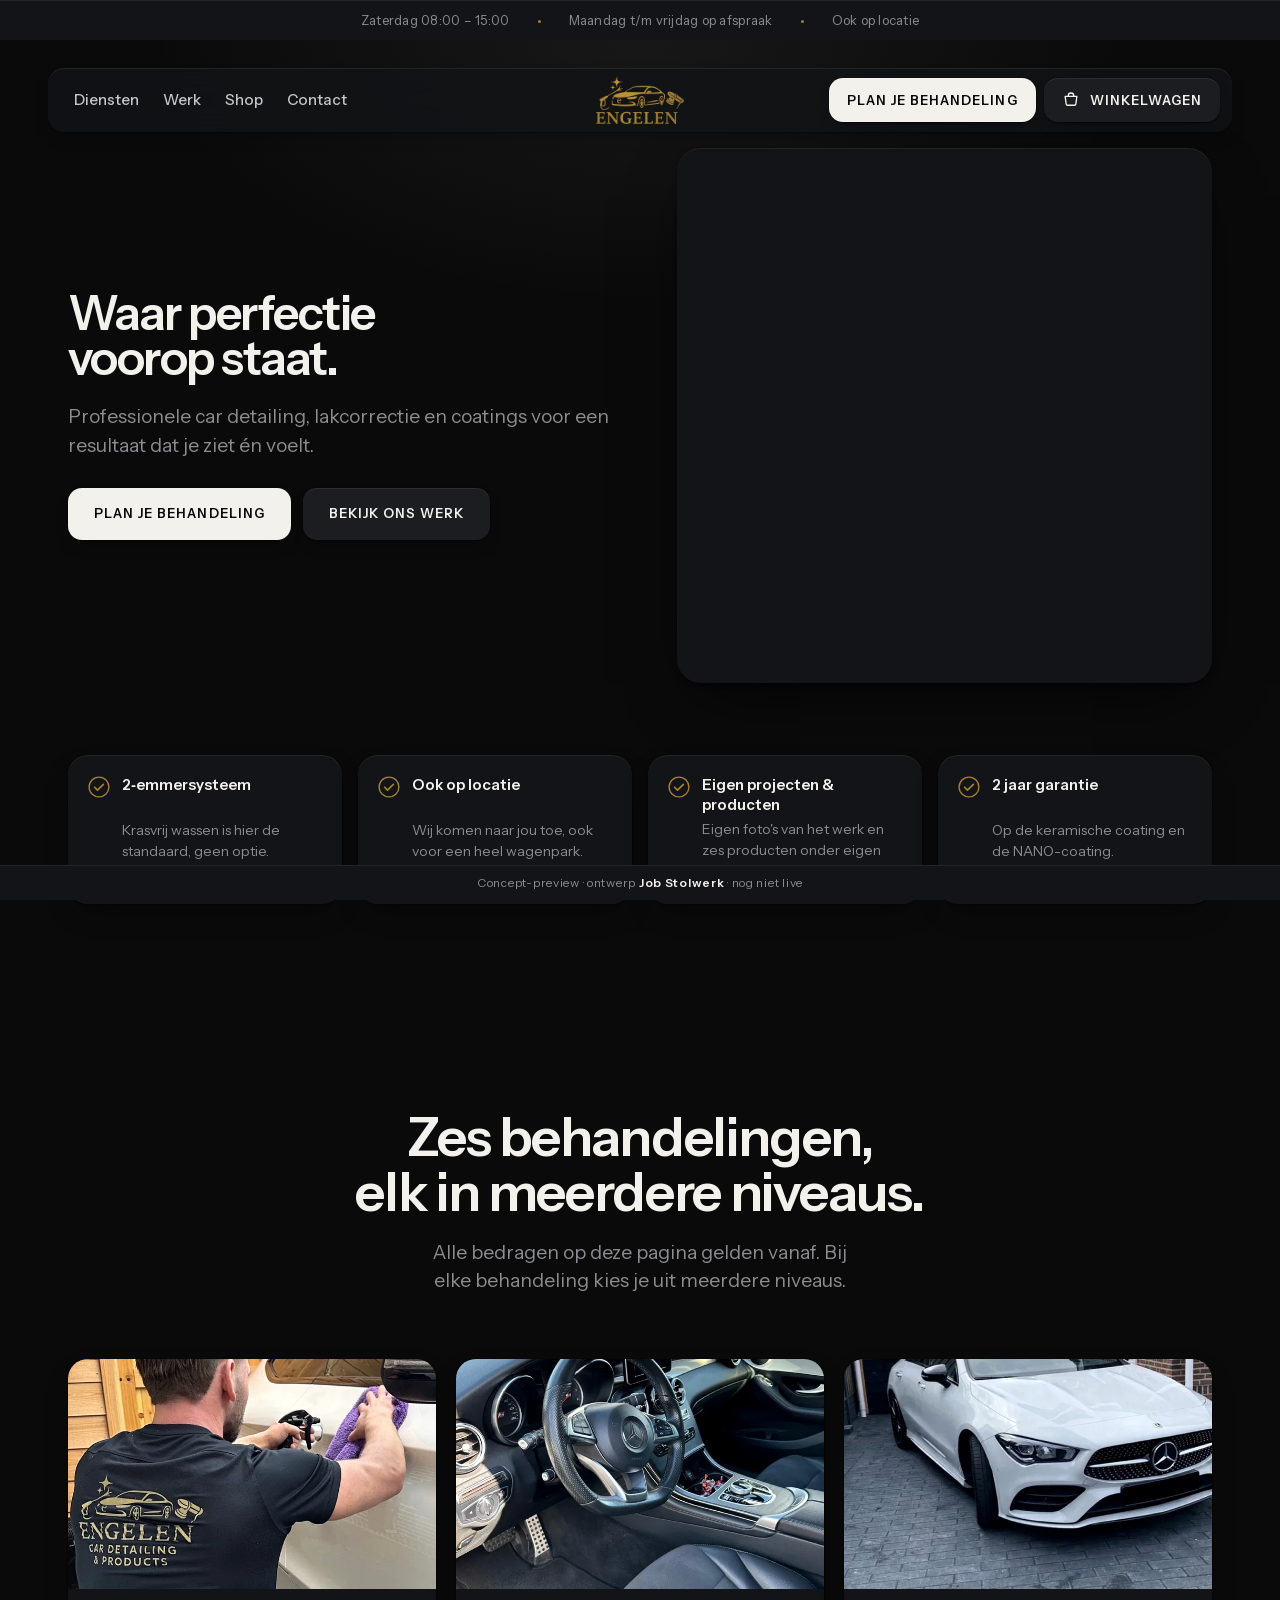
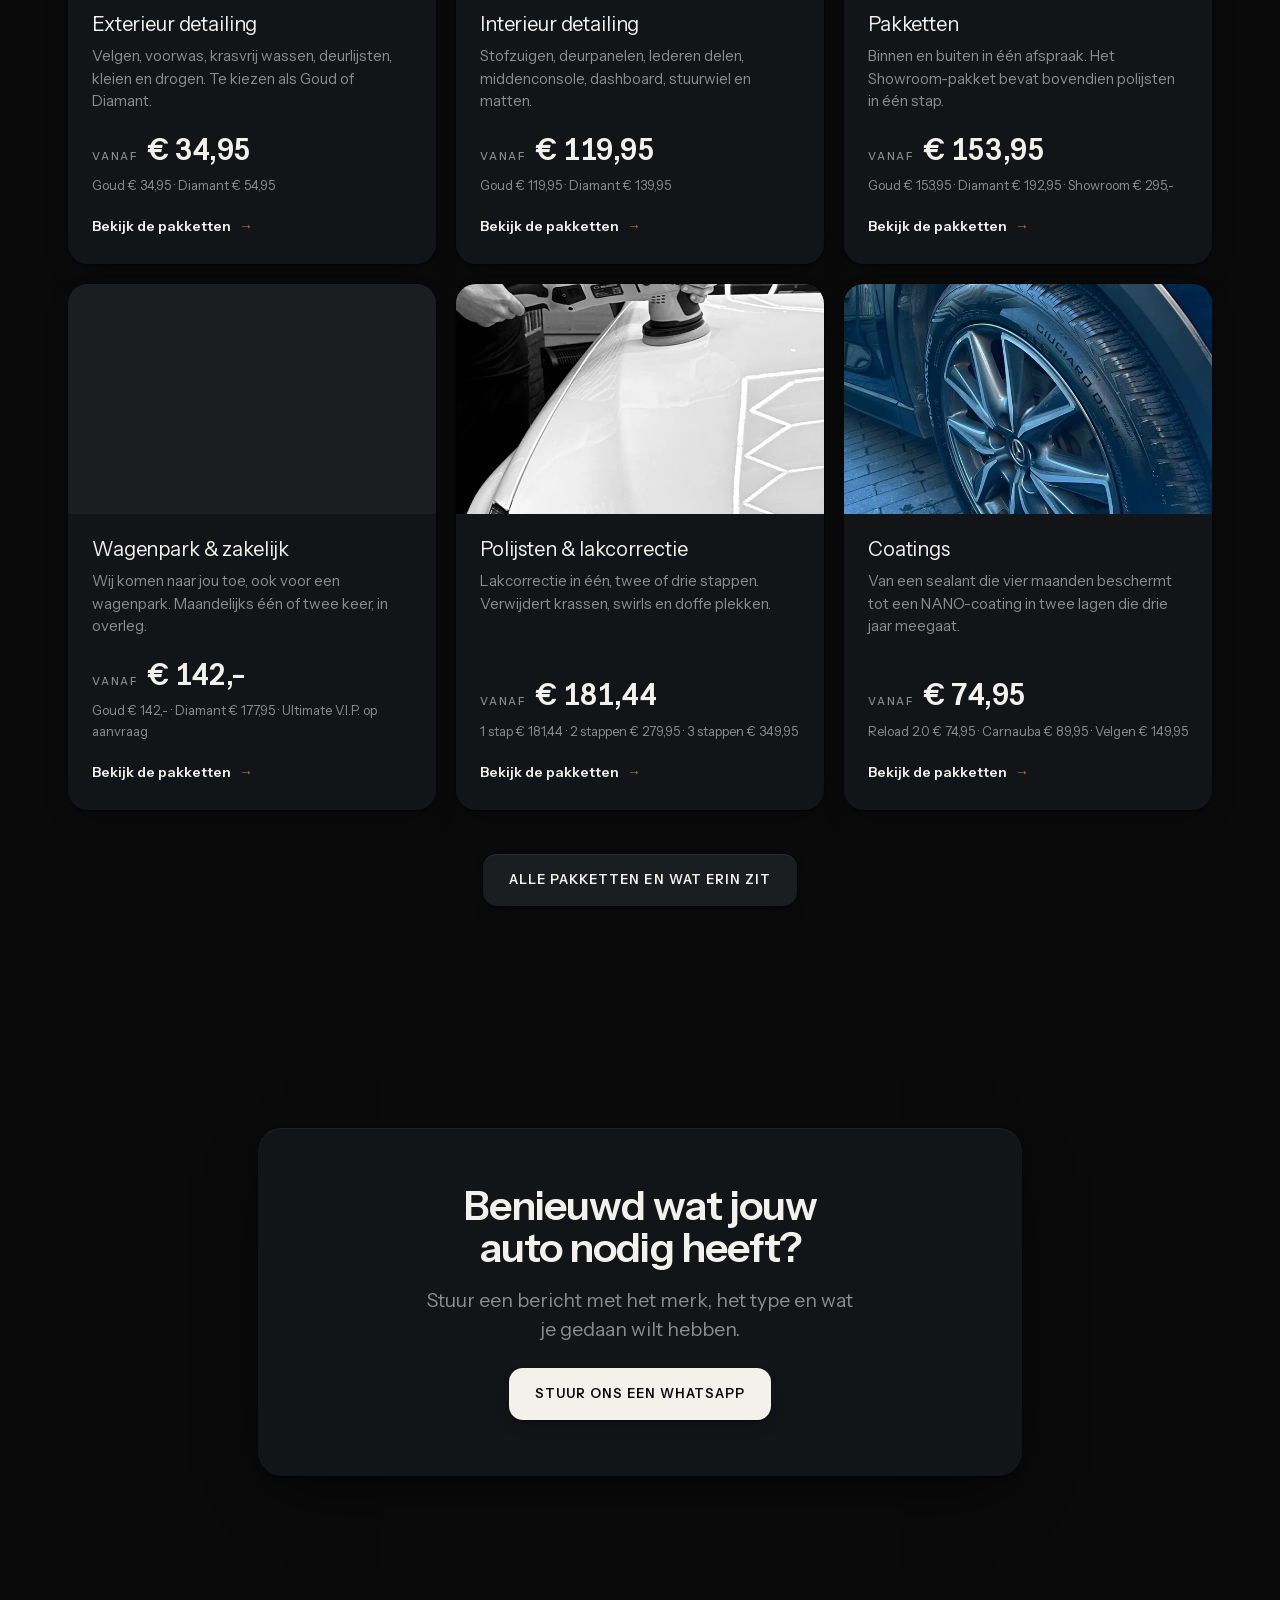
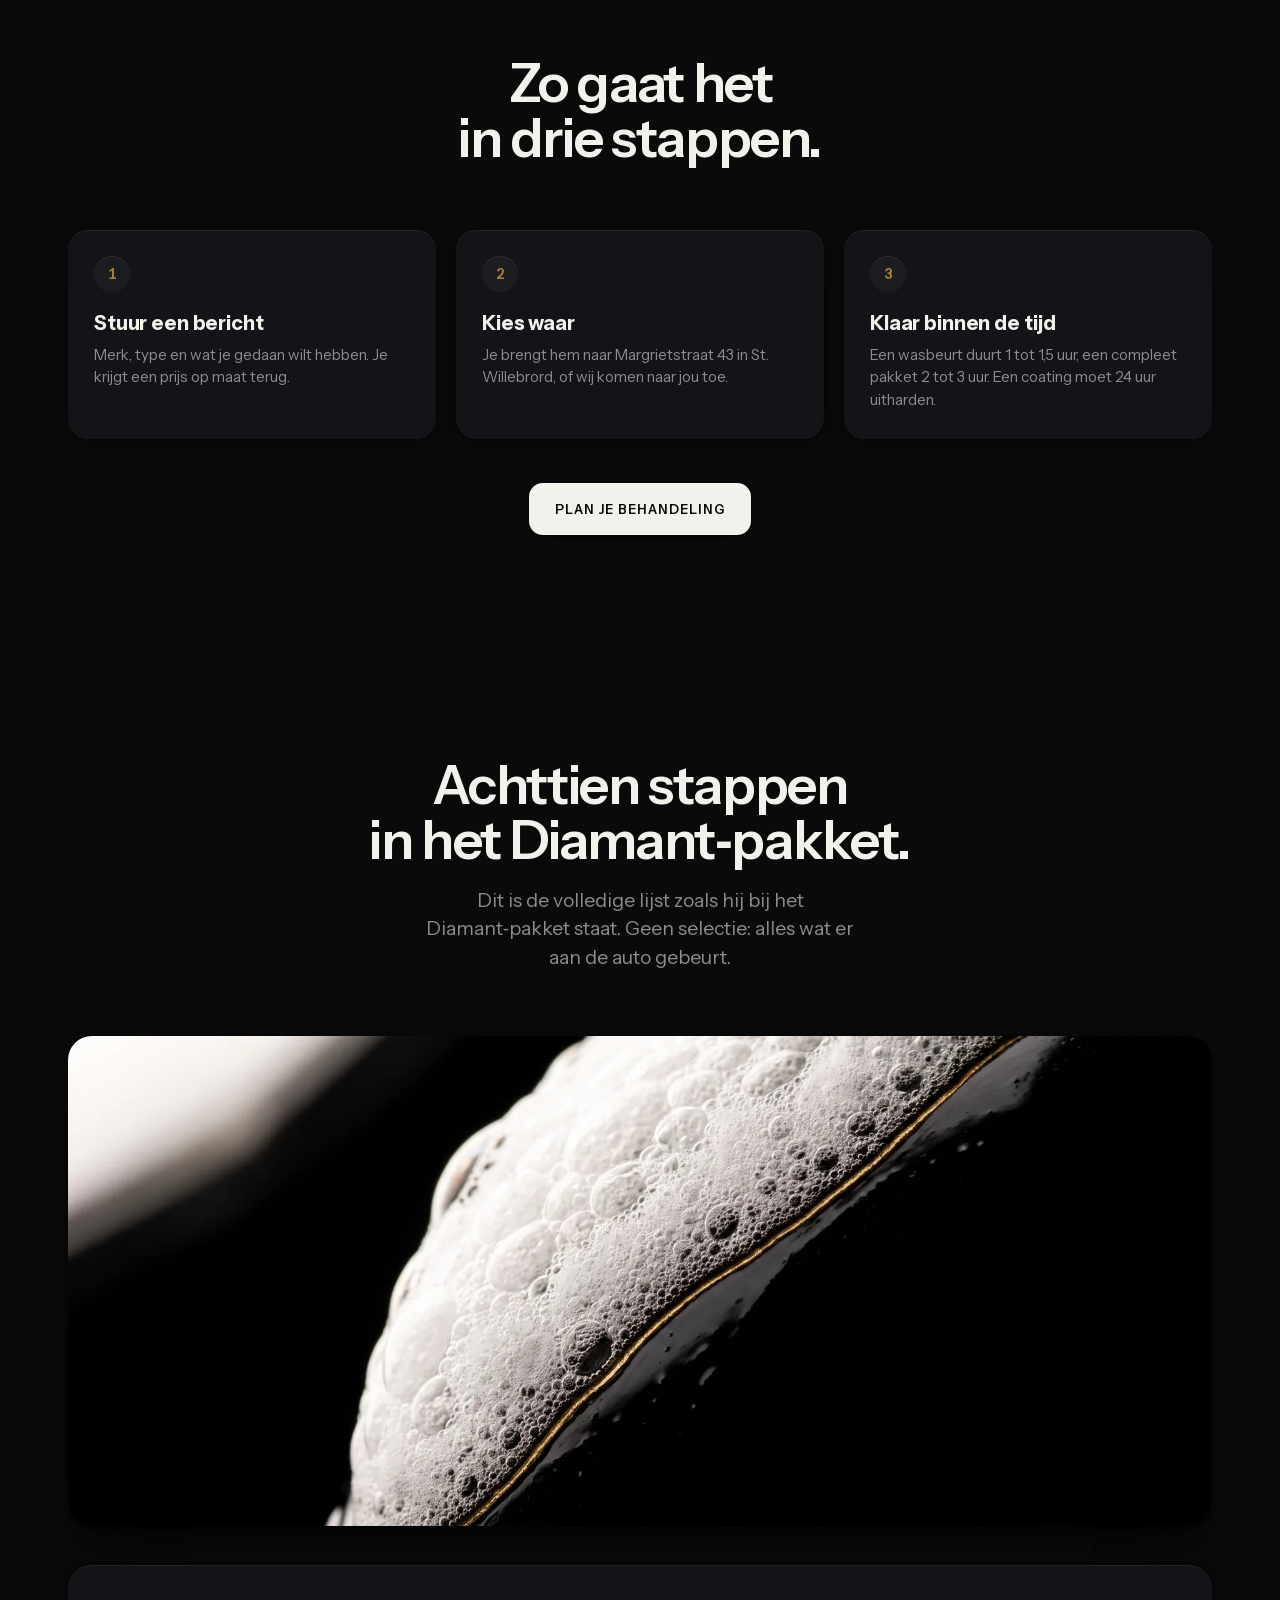
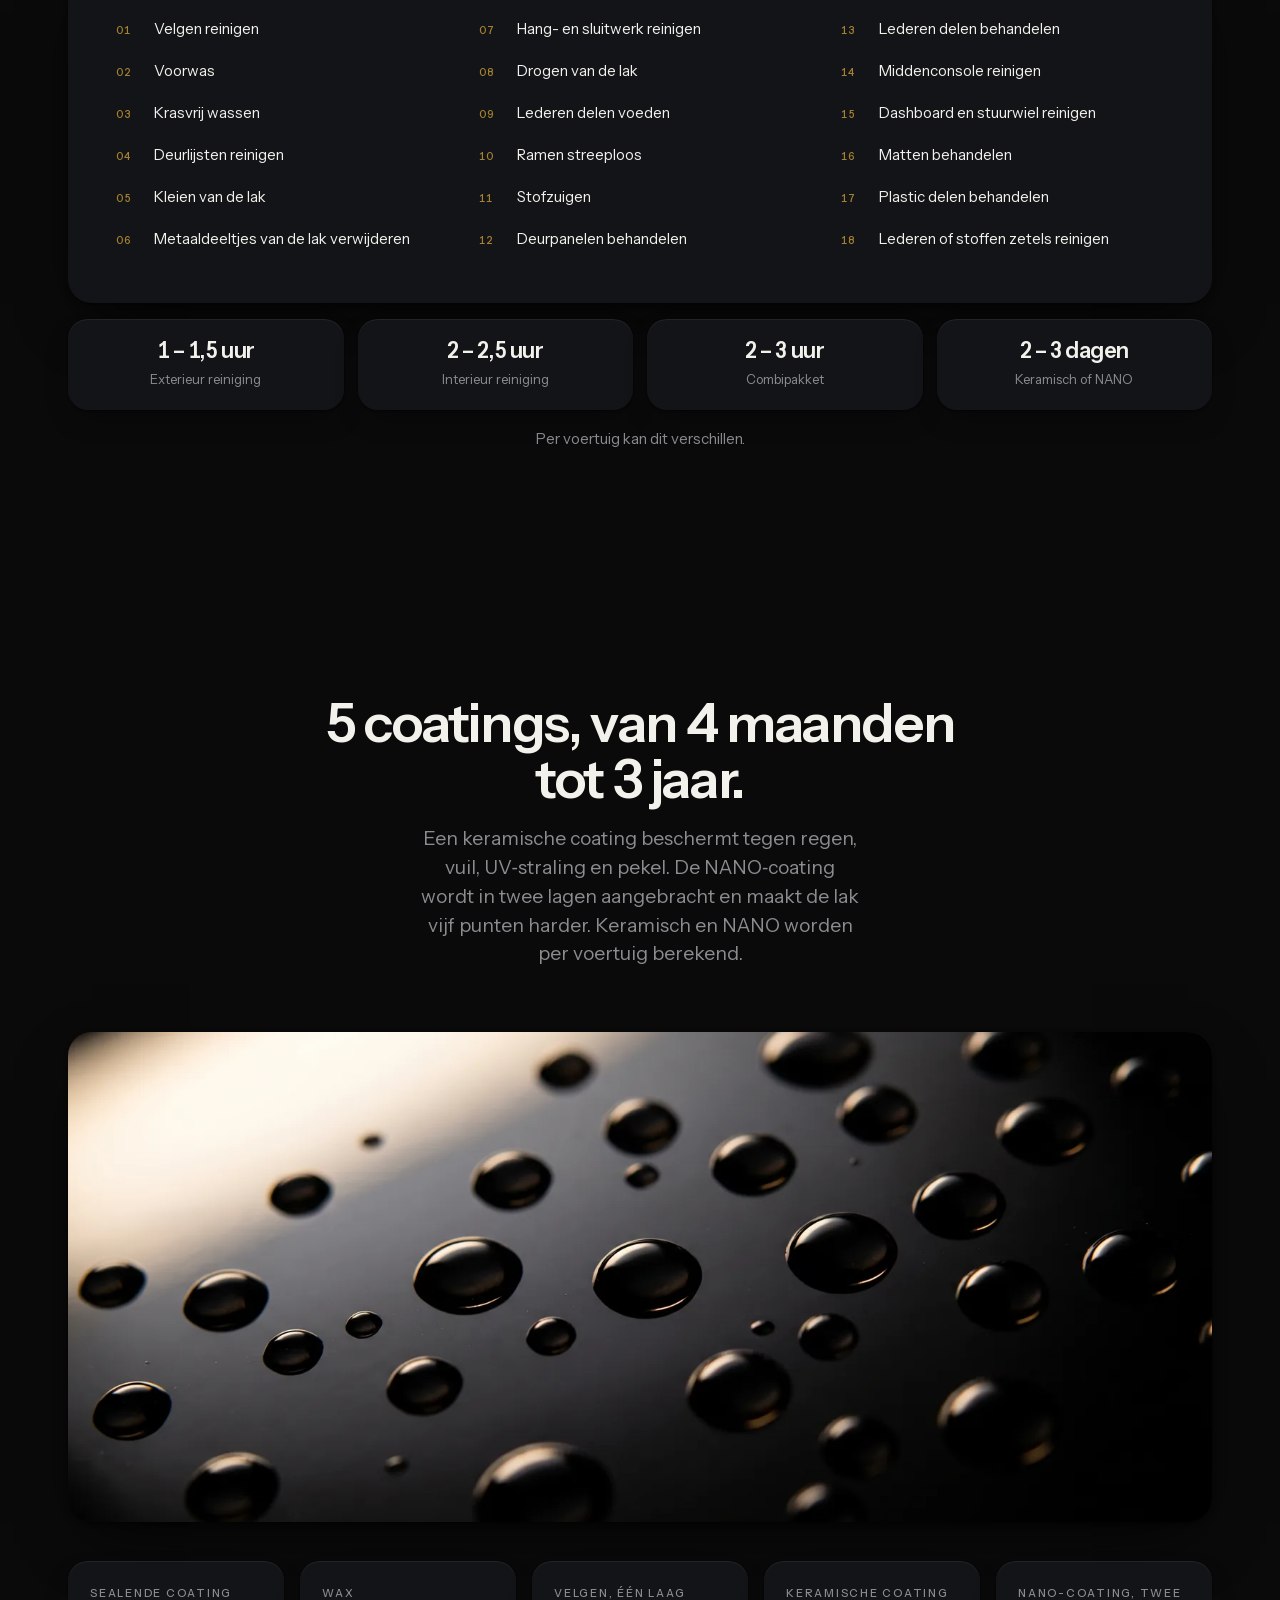
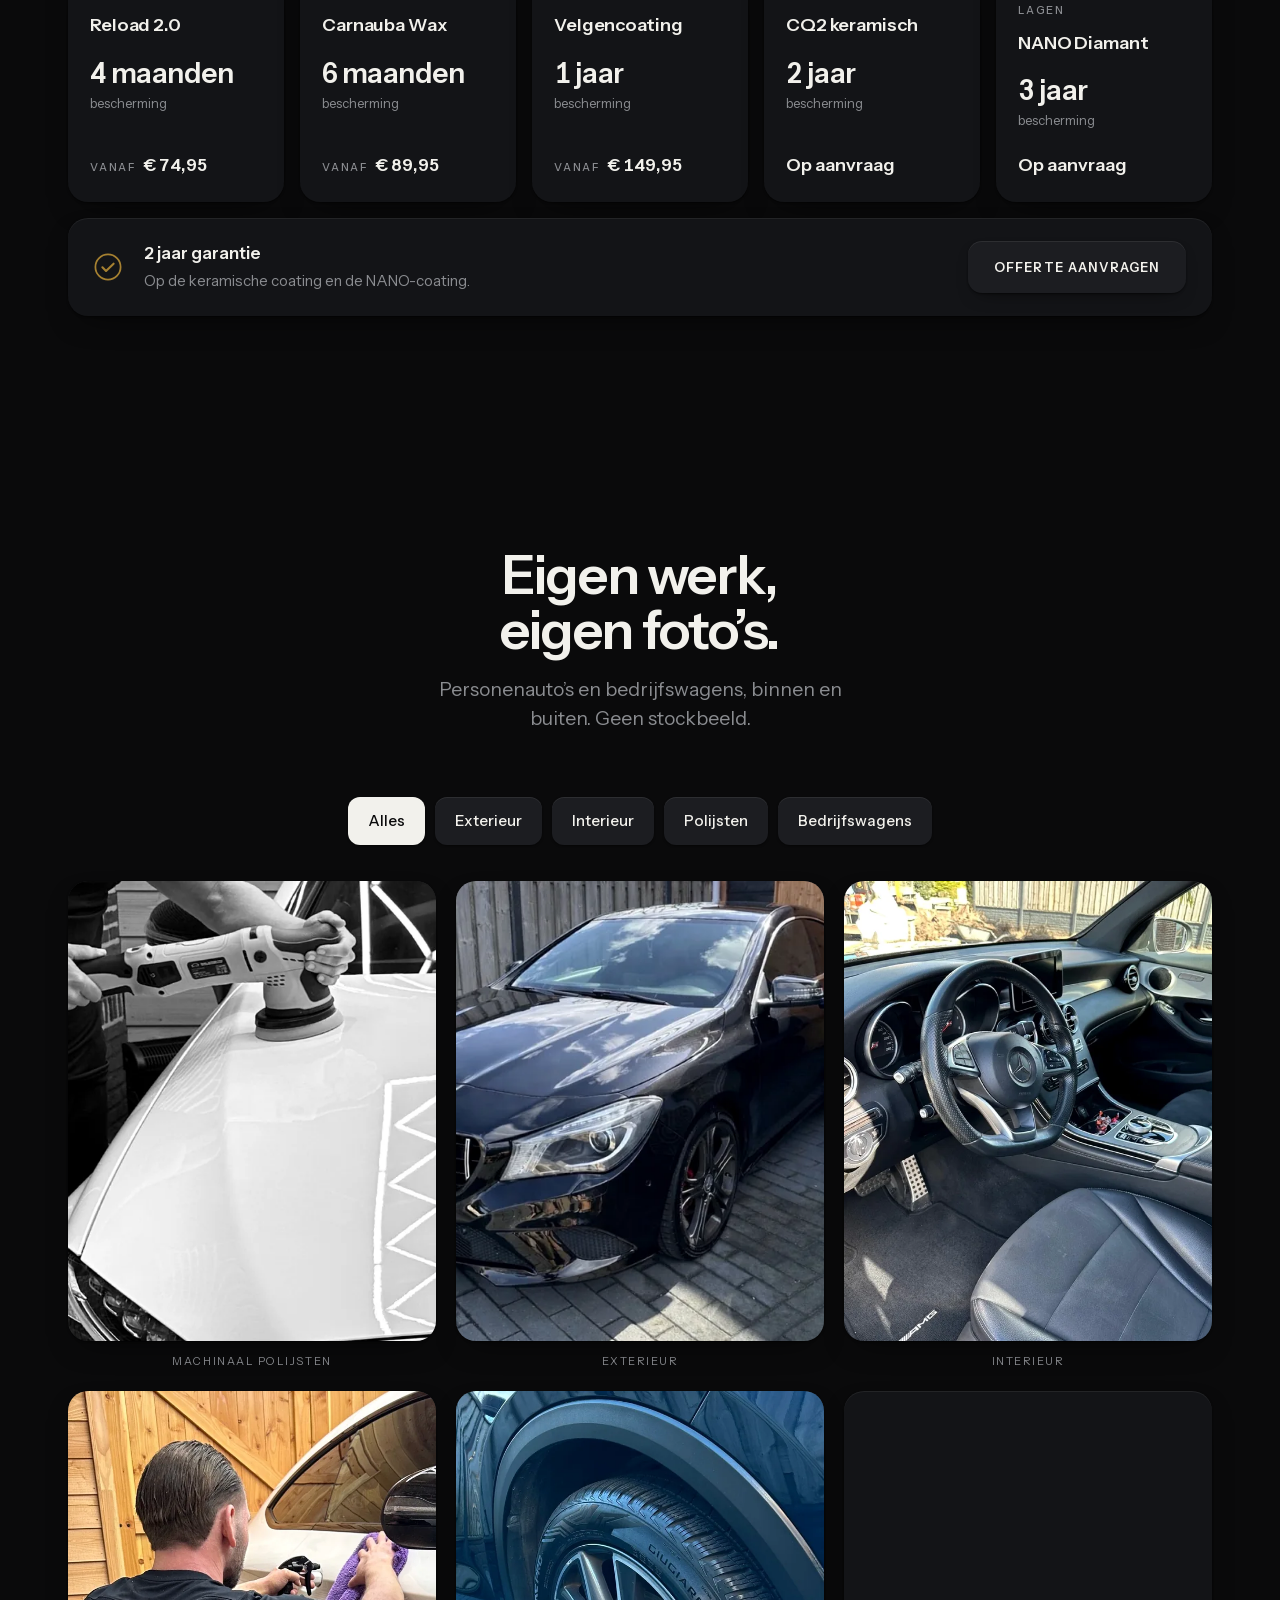
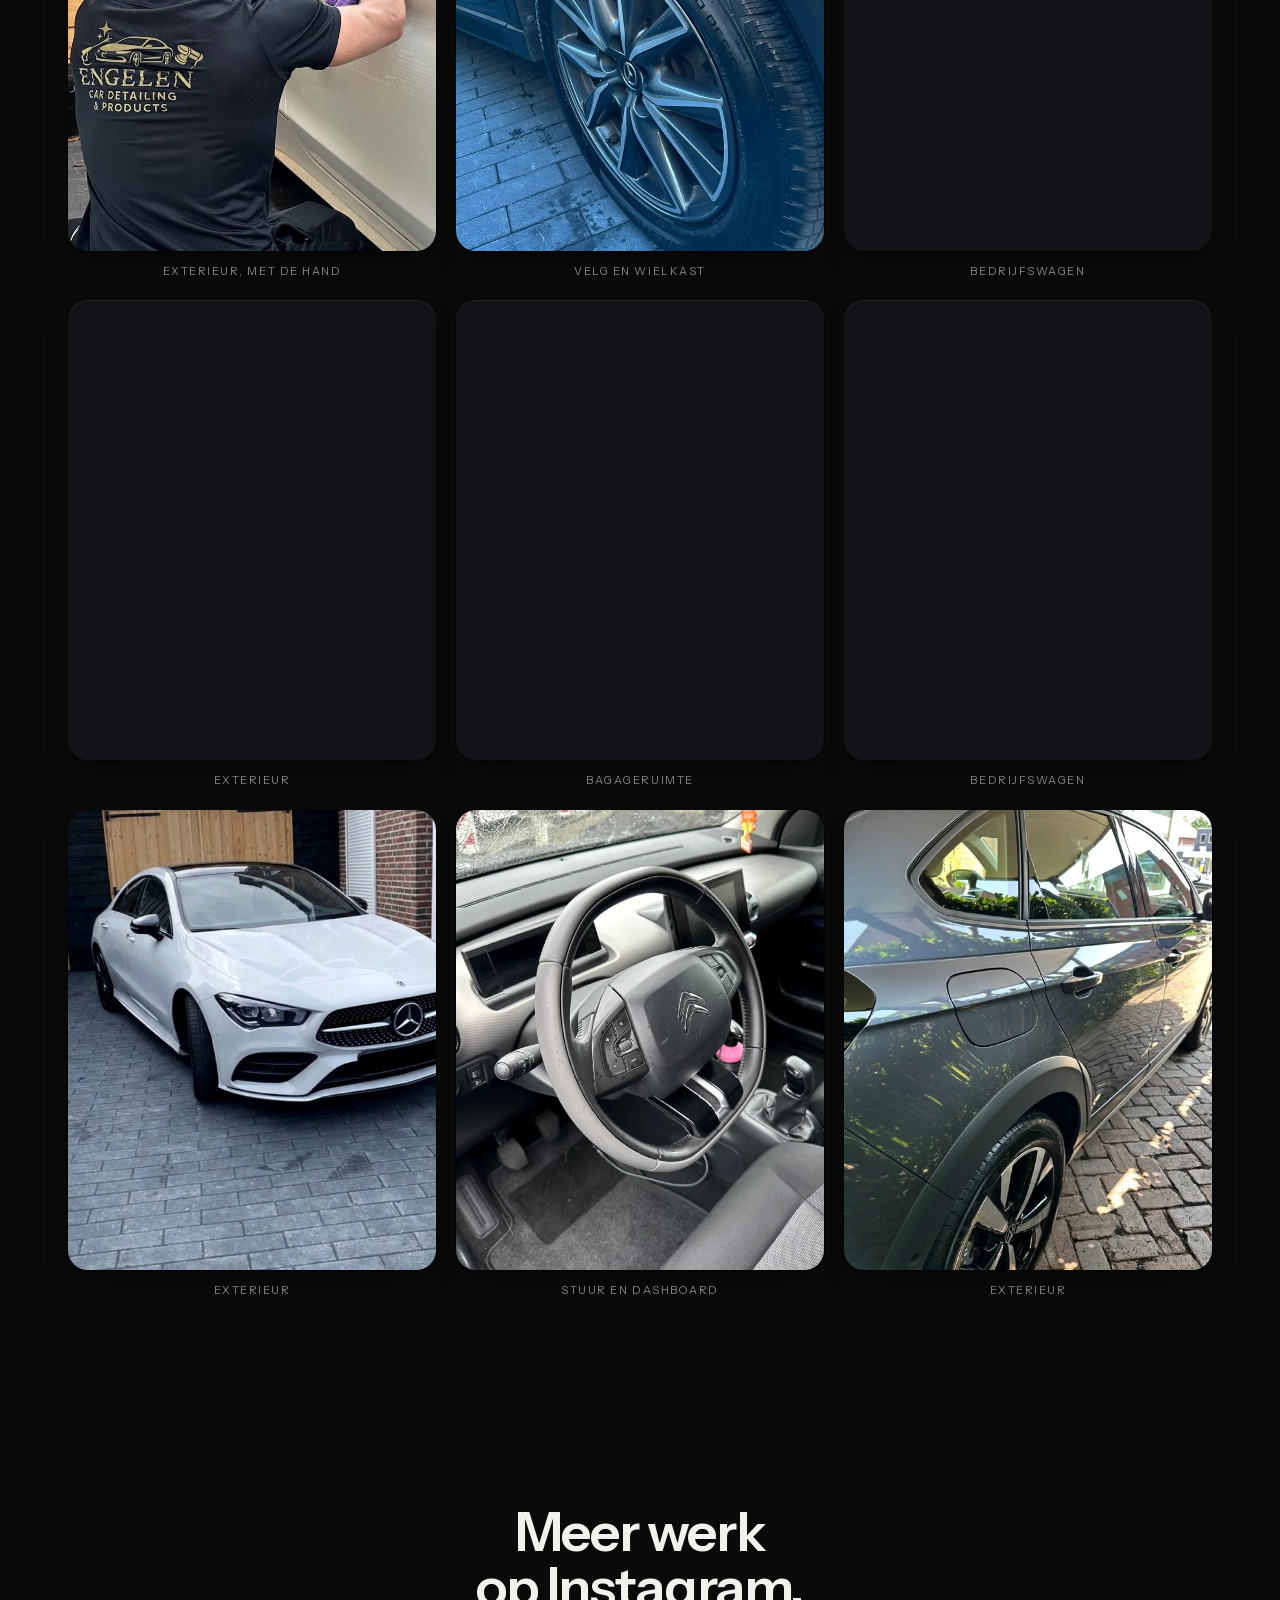
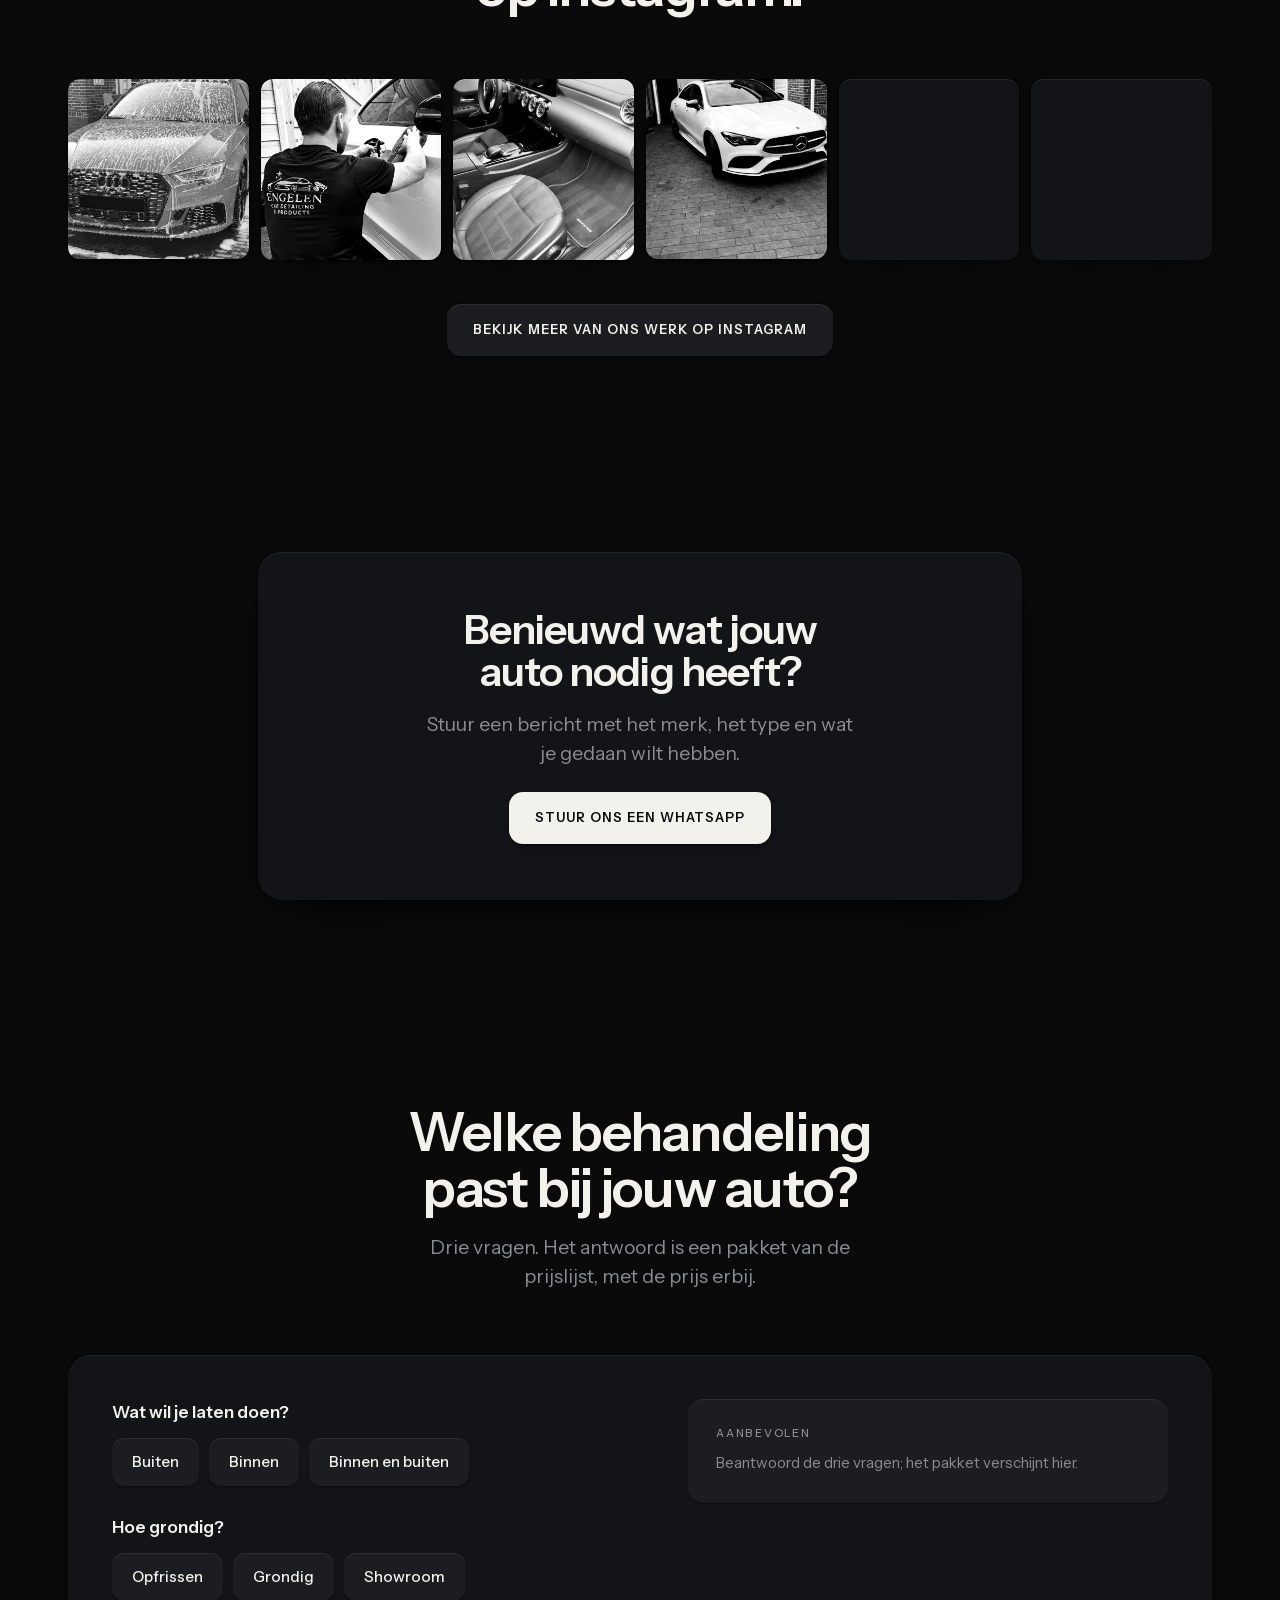
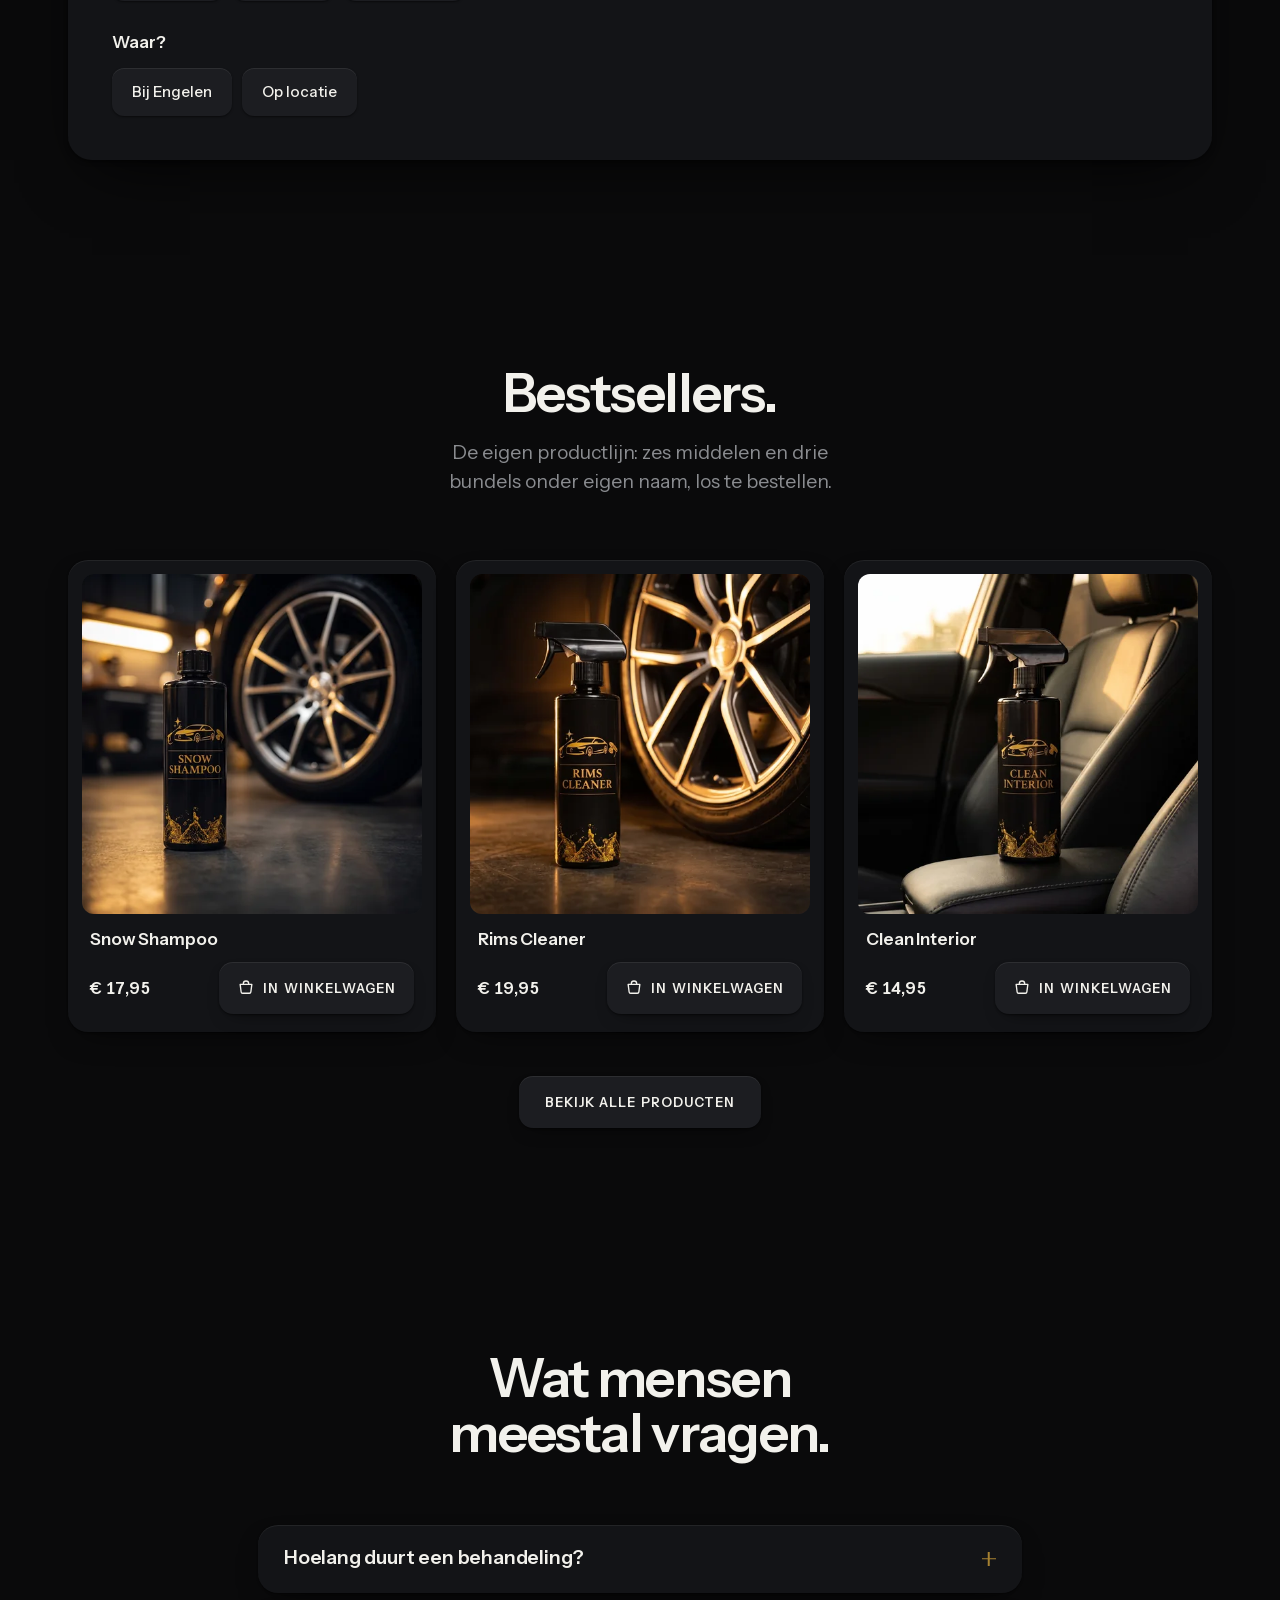
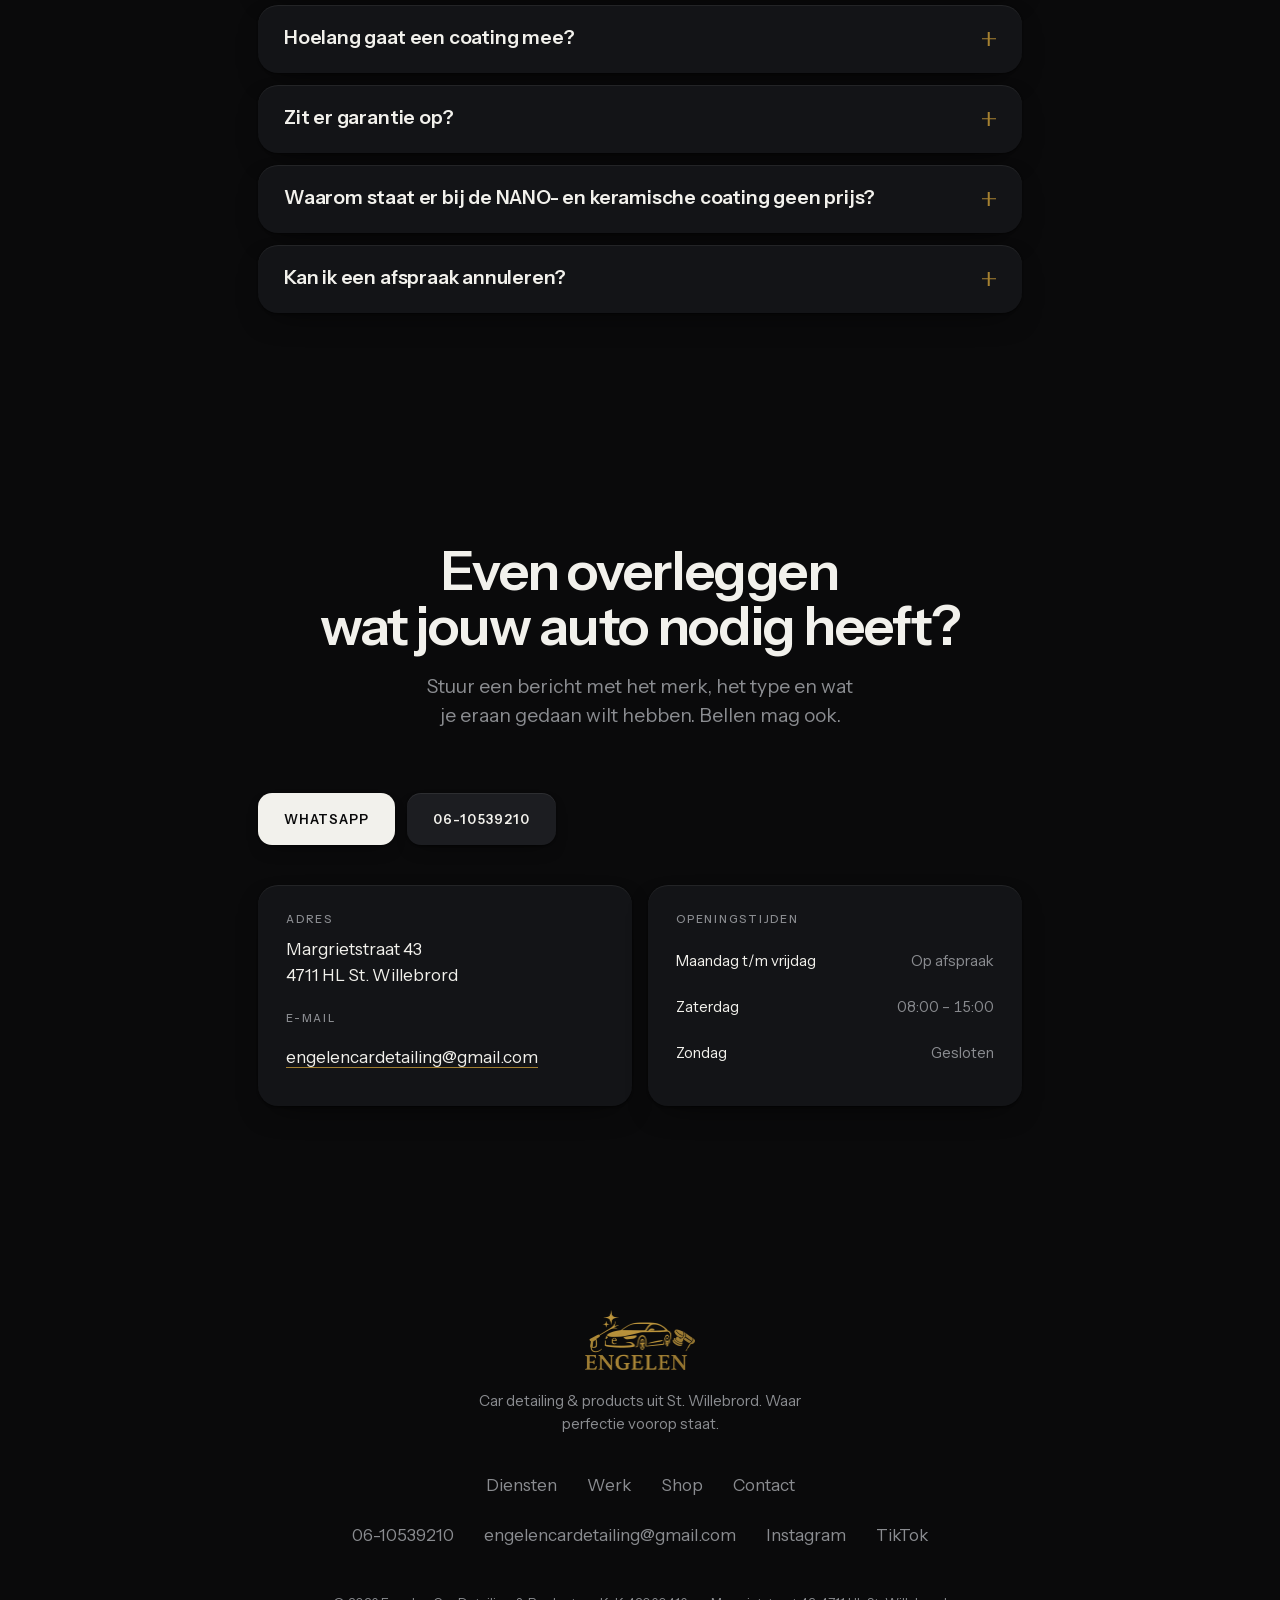
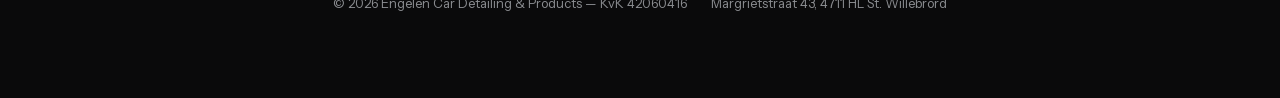
==== commit 1da26b70: "Uitgelicht product van de home Co-Authored-By: Claude Opus 5 (1M context) <noreply@anthropic.com>" ====
--- a/index.html
+++ b/index.html
@@ -361,37 +361,7 @@
       <a class="knop knop-glas" href="shop.html">Bekijk alle producten</a></p>
   </div>
 </section>
-<section class="sectie" id="shop" data-sectie="shop">
-  <div class="omhulsel">
-    <div class="sectie-kop reveal">
-      <h2 class="kop-2">Alles wat wij gebruiken,<br>ook voor thuis.</h2>
-      <p class="lood">Draai de fles rond met je muis of je vinger.</p>
-    </div>
-    <div class="vlak vlak-groot uitgelicht reveal">
-      <div>
-        <div class="draaitafel" id="draaitafel" tabindex="0" role="img"
-             aria-label="Snow Shampoo, sleep om de fles te draaien">
-          <img src="assets/beeld/draai/fles-0.webp" alt="" loading="lazy" decoding="async"><img src="assets/beeld/draai/fles-1.webp" alt="" loading="lazy" decoding="async"><img src="assets/beeld/draai/fles-2.webp" alt="" loading="lazy" decoding="async"><img src="assets/beeld/draai/fles-3.webp" alt="" loading="lazy" decoding="async" class="aan"><img src="assets/beeld/draai/fles-4.webp" alt="" loading="lazy" decoding="async"><img src="assets/beeld/draai/fles-5.webp" alt="" loading="lazy" decoding="async"><img src="assets/beeld/draai/fles-6.webp" alt="" loading="lazy" decoding="async">
-          <span class="draaitafel-hint">Sleep om te draaien</span>
-        </div>
-        <div class="draaitafel-schaal" aria-hidden="true"><i></i><i></i><i></i><i></i><i></i><i></i><i></i><b></b></div>
-      </div>
-      <div class="uitgelicht-tekst">
-        <p class="label">Uitgelicht</p>
-        <h3 class="kop-2">Snow&nbsp;Shampoo</h3>
-        <p class="lood">De shampoo uit de eigen productlijn, in dezelfde fles als op de foto. Sleep aan de fles om hem te draaien.</p>
-        <p class="product-prijs cijfer">€&nbsp;17,95</p>
-        <form class="" action="/cart/add" method="post" data-naam="Snow Shampoo"
-            data-prijs="1795" data-beeld="assets/beeld/product-snow-shampoo-500.webp">
-        <input type="hidden" name="id" value="ENG-SNOW">
-        
-        <button class="knop" type="submit" name="add">In winkelwagen</button>
-      </form>
-        <a class="uitkomst-link" href="product-snow-shampoo.html">Alles over Snow Shampoo</a>
-      </div>
-    </div>
-  </div>
-</section>
+
 <section class="sectie" id="vragen" data-sectie="vragen">
   <div class="omhulsel omhulsel-smal">
     <div class="sectie-kop reveal">
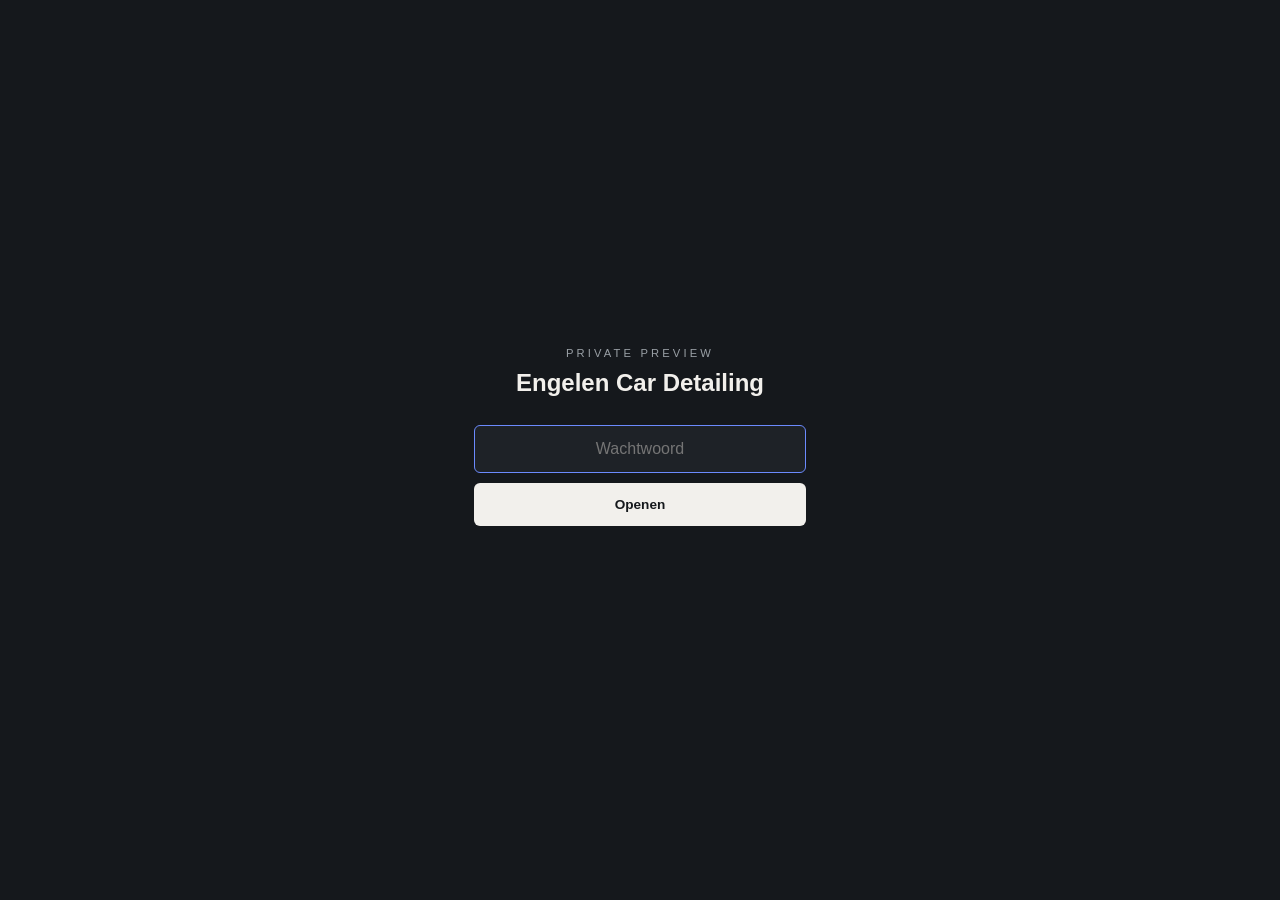
==== commit 37ec096d: "Preview achter wachtwoord (AES-GCM), repo publiek maar inhoud niet leesbaar" ====
--- a/index.html
+++ b/index.html
@@ -1,433 +1,66 @@
 <!DOCTYPE html>
 <html lang="nl">
 <head>
-<meta charset="utf-8">
-<meta name="viewport" content="width=device-width, initial-scale=1, viewport-fit=cover">
-<title>Engelen Car Detailing &mdash; car detailing in St. Willebrord</title>
-<meta name="description" content="Car detailing in St. Willebrord. Krasvrij wassen met het 2-emmersysteem, interieurreiniging, polijsten en keramische coating. Ook op locatie en voor wagenparken.">
-<meta name="robots" content="noindex, nofollow">
-<meta property="og:title" content="Engelen Car Detailing &mdash; car detailing in St. Willebrord">
-<meta property="og:description" content="Car detailing in St. Willebrord. Krasvrij wassen met het 2-emmersysteem, interieurreiniging, polijsten en keramische coating. Ook op locatie en voor wagenparken.">
-<meta property="og:type" content="website">
-<meta property="og:locale" content="nl_NL">
-<meta name="theme-color" content="#0A0A0B">
-<meta name="color-scheme" content="dark">
-<link rel="icon" href="assets/beeld/favicon.png" type="image/png">
-<script>document.documentElement.className+=" js-aan";</script>
-<link rel="preload" as="font" type="font/woff2" href="assets/fonts/instrument-sans-latin.woff2" crossorigin>
-<style>@font-face{font-family:"Instrument Sans";src:url("assets/fonts/instrument-sans-latin.woff2") format("woff2");font-weight:400 700;font-display:swap;unicode-range:U+0000-00FF,U+0131,U+0152-0153,U+02BB-02BC,U+02C6,U+02DA,U+02DC,U+0304,U+0308,U+0329,U+2000-206F,U+20AC,U+2122,U+2191,U+2193,U+2212,U+2215,U+FEFF,U+FFFD}@font-face{font-family:"Instrument Sans";src:url("assets/fonts/instrument-sans-latin-ext.woff2") format("woff2");font-weight:400 700;font-display:swap;unicode-range:U+0100-02BA,U+02BD-02C5,U+02C7-02CC,U+02CE-02D7,U+02DD-02FF,U+0304,U+0308,U+0329,U+1D00-1DBF,U+1E00-1E9F,U+1EF2-1EFF,U+2020,U+20A0-20AB,U+20AD-20C0,U+2113,U+2C60-2C7F,U+A720-A7FF}:root{--font:"Instrument Sans";--accent:#A27E30;--accent-tekst:#A68131;--accent-logo:#C2993E}</style>
-<link rel="stylesheet" href="assets/stijl.css?v=c4cd41fc">
-<script type="application/ld+json">
-{"@context":"https://schema.org","@type":"AutoWash",
- "name":"Engelen Car Detailing en Products","url":"https://www.engelencardetailing.nl/",
- "telephone":"+31610539210","email":"engelencardetailing@gmail.com","identifier":"KvK 42060416",
- "slogan":"Waar perfectie voorop staat",
- "address":{"@type":"PostalAddress","streetAddress":"Margrietstraat 43",
-   "postalCode":"4711 HL","addressLocality":"St. Willebrord","addressCountry":"NL"},
- "openingHoursSpecification":[{"@type":"OpeningHoursSpecification","dayOfWeek":["Saturday"],"opens":"08:00","closes":"15:00"}],
- "sameAs":["https://instagram.com/Engelen_car_detailing","https://tiktok.com/@Engelen_Car_Detailing"],
- "makesOffer":[{"@type":"Offer","name":"Exterieur detailing","price":"34.95","priceCurrency":"EUR"}, {"@type":"Offer","name":"Interieur detailing","price":"119.95","priceCurrency":"EUR"}, {"@type":"Offer","name":"Pakketten","price":"153.95","priceCurrency":"EUR"}, {"@type":"Offer","name":"Wagenpark en zakelijk","price":"142","priceCurrency":"EUR"}, {"@type":"Offer","name":"Polijsten en lakcorrectie","price":"181.44","priceCurrency":"EUR"}, {"@type":"Offer","name":"Coatings","price":"74.95","priceCurrency":"EUR"}]}
-</script>
-
+<meta charset="UTF-8" />
+<meta name="viewport" content="width=device-width, initial-scale=1.0" />
+<meta name="robots" content="noindex, nofollow" />
+<title>Engelen Car Detailing — private preview</title>
+<style>
+  *{margin:0;box-sizing:border-box}
+  body{min-height:100svh;display:flex;align-items:center;justify-content:center;
+    font-family:-apple-system,BlinkMacSystemFont,"Segoe UI",sans-serif;color:#f2f0ec;
+    background:#15181c}
+  .card{text-align:center;padding:0 24px;max-width:380px;width:100%}
+  p.kick{font-size:.7rem;letter-spacing:.28em;text-transform:uppercase;color:#9aa0a6}
+  h1{font-size:1.5rem;font-weight:600;margin-top:10px}
+  form{margin-top:28px;display:flex;flex-direction:column;gap:10px}
+  input{padding:14px 16px;background:#1e2227;border:1px solid #3a3f46;border-radius:6px;
+    color:#f2f0ec;font-size:1rem;text-align:center}
+  input:focus{outline:none;border-color:#6b8afd}
+  button{padding:14px;background:#f2f0ec;color:#15181c;border:none;border-radius:6px;
+    cursor:pointer;font-size:.85rem;font-weight:600}
+  button:disabled{opacity:.5;cursor:default}
+  .err{min-height:1.2em;margin-top:12px;font-size:.82rem;color:#ff8a80;opacity:0}
+  .err.show{opacity:1}
+</style>
 </head>
 <body>
-<a class="overslaan" href="#hoofd">Naar de hoofdinhoud</a>
-<header class="kop">
-  <div class="kop-rand" aria-hidden="true"></div>
-  <div class="kop-binnen">
-    <nav class="pil" aria-label="Hoofdmenu">
-      <a class="pil-merk" href="index.html" aria-label="Engelen Car Detailing, naar boven">
-        <img src="assets/beeld/logo-lockup-240.png" alt="" width="88" height="48">
-      </a>
-      <ul class="pil-links"><li><a href="diensten.html">Diensten</a></li><li><a href="index.html#werk">Werk</a></li><li><a href="shop.html">Shop</a></li><li><a href="index.html#contact">Contact</a></li></ul>
-      <div class="pil-actie"><a class="knop" href="https://api.whatsapp.com/send?phone=31610539210&text=Hoi%20Engelen%2C%20ik%20wil%20graag%20een%20behandeling%20plannen.%20Auto%3A%20%5Bmerk%20en%20type%5D." rel="noopener">Plan je behandeling</a><a class="knop knop-glas mand-knop" href="shop.html"><svg class="ico" viewBox="0 0 20 20" width="18" height="18" aria-hidden="true" fill="none" stroke="currentColor" stroke-width="1.5" stroke-linecap="round" stroke-linejoin="round"><path d="M3.5 6h13l-1.1 8.4a1.6 1.6 0 0 1-1.6 1.4H6.2a1.6 1.6 0 0 1-1.6-1.4Z"/><path d="M7 6V5.2a3 3 0 0 1 6 0V6"/></svg><span>Winkelwagen</span>
-          <span class="mand-teller" hidden>0</span></a></div>
-      <a class="pil-mand mand-knop" href="shop.html" aria-label="Winkelwagen"><svg class="ico" viewBox="0 0 20 20" width="18" height="18" aria-hidden="true" fill="none" stroke="currentColor" stroke-width="1.5" stroke-linecap="round" stroke-linejoin="round"><path d="M3.5 6h13l-1.1 8.4a1.6 1.6 0 0 1-1.6 1.4H6.2a1.6 1.6 0 0 1-1.6-1.4Z"/><path d="M7 6V5.2a3 3 0 0 1 6 0V6"/></svg><span class="mand-teller" hidden>0</span></a>
-      <button class="pil-hamburger" type="button" aria-expanded="false"
-              aria-controls="site-menu" aria-label="Menu openen"><span></span></button>
-    </nav>
-    <div class="paneel" id="site-menu">
-      <a href="diensten.html">Diensten</a><a href="index.html#werk">Werk</a><a href="shop.html">Shop</a><a href="index.html#contact">Contact</a>
-      <div class="paneel-voet">
-        <a class="knop" href="https://api.whatsapp.com/send?phone=31610539210&text=Hoi%20Engelen%2C%20ik%20wil%20graag%20een%20behandeling%20plannen.%20Auto%3A%20%5Bmerk%20en%20type%5D." rel="noopener">Plan je behandeling</a>
-        <a class="knop knop-glas mand-knop" href="shop.html"><svg class="ico" viewBox="0 0 20 20" width="18" height="18" aria-hidden="true" fill="none" stroke="currentColor" stroke-width="1.5" stroke-linecap="round" stroke-linejoin="round"><path d="M3.5 6h13l-1.1 8.4a1.6 1.6 0 0 1-1.6 1.4H6.2a1.6 1.6 0 0 1-1.6-1.4Z"/><path d="M7 6V5.2a3 3 0 0 1 6 0V6"/></svg><span>Winkelwagen</span>
-          <span class="mand-teller" hidden>0</span></a>
-      </div>
-    </div>
-  </div>
-</header>
-<div class="aankondiging" data-sectie="aankondiging"><span>Zaterdag 08:00 – 15:00</span><span>Maandag t/m vrijdag op afspraak</span><span>Ook op locatie</span></div>
-<main id="hoofd">
-<section class="hero" data-sectie="hero" id="boven">
-  <div class="omhulsel">
-    <div class="hero-raster">
-      <div class="hero-tekst">
-        <h1 class="display hero-kop">Waar perfectie<br>voorop staat.</h1>
-        <p class="lood hero-lood">Professionele car detailing, lakcorrectie en coatings voor een resultaat dat je ziet én voelt.</p>
-        <div class="hero-acties">
-          <a class="knop" href="https://api.whatsapp.com/send?phone=31610539210&text=Hoi%20Engelen%2C%20ik%20wil%20graag%20een%20behandeling%20plannen.%20Auto%3A%20%5Bmerk%20en%20type%5D." rel="noopener">Plan je behandeling</a>
-          <a class="knop knop-glas" href="index.html#werk">Bekijk ons werk</a>
-        </div>
-      </div>
-      <div class="vlak vlak-foto hero-beeld">
-        <picture>
-          <source media="(max-width: 899px)" srcset="assets/beeld/hero-lak-mob-700.webp 700w, assets/beeld/hero-lak-mob-1000.webp 1000w" sizes="100vw">
-          <img src="assets/beeld/hero-lak-1600.webp" srcset="assets/beeld/hero-lak-700.webp 700w, assets/beeld/hero-lak-1000.webp 1000w, assets/beeld/hero-lak-1600.webp 1600w" sizes="(max-width: 1240px) 50vw, 600px" alt="" loading="eager" decoding="async">
-        </picture>
-      </div>
-    </div>
-  </div>
-</section>
-
-
-<section class="sectie-kort" id="vertrouwen" data-sectie="vertrouwen">
-  <div class="omhulsel"><ul class="vertrouwen reveal-rij"><li class="vlak punt"><svg class="vink" viewBox="0 0 20 20" width="20" height="20" aria-hidden="true"><circle cx="10" cy="10" r="9" fill="none" stroke="currentColor" stroke-width="1.25"/><path d="M6 10.2l2.6 2.6L14 7.6" fill="none" stroke="currentColor" stroke-width="1.5" stroke-linecap="round" stroke-linejoin="round"/></svg><b>2&#8209;emmersysteem</b><span class="meta">Krasvrij wassen is hier de standaard, geen optie.</span></li><li class="vlak punt"><svg class="vink" viewBox="0 0 20 20" width="20" height="20" aria-hidden="true"><circle cx="10" cy="10" r="9" fill="none" stroke="currentColor" stroke-width="1.25"/><path d="M6 10.2l2.6 2.6L14 7.6" fill="none" stroke="currentColor" stroke-width="1.5" stroke-linecap="round" stroke-linejoin="round"/></svg><b>Ook op locatie</b><span class="meta">Wij komen naar jou toe, ook voor een heel wagenpark.</span></li><li class="vlak punt"><svg class="vink" viewBox="0 0 20 20" width="20" height="20" aria-hidden="true"><circle cx="10" cy="10" r="9" fill="none" stroke="currentColor" stroke-width="1.25"/><path d="M6 10.2l2.6 2.6L14 7.6" fill="none" stroke="currentColor" stroke-width="1.5" stroke-linecap="round" stroke-linejoin="round"/></svg><b>Eigen projecten &amp; producten</b><span class="meta">Eigen foto's van het werk en zes producten onder eigen naam.</span></li><li class="vlak punt"><svg class="vink" viewBox="0 0 20 20" width="20" height="20" aria-hidden="true"><circle cx="10" cy="10" r="9" fill="none" stroke="currentColor" stroke-width="1.25"/><path d="M6 10.2l2.6 2.6L14 7.6" fill="none" stroke="currentColor" stroke-width="1.5" stroke-linecap="round" stroke-linejoin="round"/></svg><b>2 jaar garantie</b><span class="meta">Op de keramische coating en de NANO-coating.</span></li></ul></div>
-</section>
-<section class="sectie" id="diensten" data-sectie="diensten">
-  <div class="omhulsel">
-    <div class="sectie-kop reveal">
-      <h2 class="kop-2">Zes behandelingen,<br>elk in meerdere niveaus.</h2>
-      <p class="lood">Alle bedragen op deze pagina gelden vanaf. Bij elke behandeling kies je uit meerdere niveaus.</p>
-    </div>
-    <div class="diensten reveal-rij"><a class="vlak til dienst" href="diensten.html#exterieur">
-      <span class="dienst-beeld"><img src="assets/beeld/werk-hand-1000.webp" srcset="assets/beeld/werk-hand-700.webp 700w, assets/beeld/werk-hand-1000.webp 1000w" sizes="(max-width: 699px) 92vw, (max-width: 1059px) 46vw, 30vw" alt="Exterieur detailing" loading="lazy" decoding="async"></span>
-      <span class="dienst-body">
-        <span class="kop-3">Exterieur detailing</span>
-        <span class="meta">Velgen, voorwas, krasvrij wassen, deurlijsten, kleien en drogen. Te kiezen als Goud of Diamant.</span>
-        <span class="dienst-prijs"><span class="label">Vanaf</span> <b class="cijfer">€&nbsp;34,95</b></span>
-        <span class="dienst-varianten">Goud € 34,95 &middot; Diamant € 54,95</span>
-        <span class="dienst-knop">Bekijk de pakketten</span>
-      </span>
-    </a><a class="vlak til dienst" href="diensten.html#interieur">
-      <span class="dienst-beeld"><img src="assets/beeld/werk-interieur-1000.webp" srcset="assets/beeld/werk-interieur-700.webp 700w, assets/beeld/werk-interieur-1000.webp 1000w" sizes="(max-width: 699px) 92vw, (max-width: 1059px) 46vw, 30vw" alt="Interieur detailing" loading="lazy" decoding="async"></span>
-      <span class="dienst-body">
-        <span class="kop-3">Interieur detailing</span>
-        <span class="meta">Stofzuigen, deurpanelen, lederen delen, middenconsole, dashboard, stuurwiel en matten.</span>
-        <span class="dienst-prijs"><span class="label">Vanaf</span> <b class="cijfer">€&nbsp;119,95</b></span>
-        <span class="dienst-varianten">Goud € 119,95 &middot; Diamant € 139,95</span>
-        <span class="dienst-knop">Bekijk de pakketten</span>
-      </span>
-    </a><a class="vlak til dienst" href="diensten.html#pakketten">
-      <span class="dienst-beeld"><img src="assets/beeld/werk-cla-1000.webp" srcset="assets/beeld/werk-cla-700.webp 700w, assets/beeld/werk-cla-1000.webp 1000w" sizes="(max-width: 699px) 92vw, (max-width: 1059px) 46vw, 30vw" alt="Pakketten" loading="lazy" decoding="async"></span>
-      <span class="dienst-body">
-        <span class="kop-3">Pakketten</span>
-        <span class="meta">Binnen en buiten in één afspraak. Het Showroom-pakket bevat bovendien polijsten in één stap.</span>
-        <span class="dienst-prijs"><span class="label">Vanaf</span> <b class="cijfer">€&nbsp;153,95</b></span>
-        <span class="dienst-varianten">Goud € 153,95 &middot; Diamant € 192,95 &middot; Showroom € 295,-</span>
-        <span class="dienst-knop">Bekijk de pakketten</span>
-      </span>
-    </a><a class="vlak til dienst" href="diensten.html#locatie">
-      <span class="dienst-beeld"><img src="assets/beeld/werk-bus-1000.webp" srcset="assets/beeld/werk-bus-700.webp 700w, assets/beeld/werk-bus-1000.webp 1000w" sizes="(max-width: 699px) 92vw, (max-width: 1059px) 46vw, 30vw" alt="Wagenpark en zakelijk" loading="lazy" decoding="async"></span>
-      <span class="dienst-body">
-        <span class="kop-3">Wagenpark &amp; zakelijk</span>
-        <span class="meta">Wij komen naar jou toe, ook voor een wagenpark. Maandelijks één of twee keer, in overleg.</span>
-        <span class="dienst-prijs"><span class="label">Vanaf</span> <b class="cijfer">€&nbsp;142,-</b></span>
-        <span class="dienst-varianten">Goud € 142,- &middot; Diamant € 177,95 &middot; Ultimate V.I.P. op aanvraag</span>
-        <span class="dienst-knop">Bekijk de pakketten</span>
-      </span>
-    </a><a class="vlak til dienst" href="diensten.html#polijsten">
-      <span class="dienst-beeld"><img src="assets/beeld/werk-polijsten-1000.webp" srcset="assets/beeld/werk-polijsten-700.webp 700w, assets/beeld/werk-polijsten-1000.webp 1000w" sizes="(max-width: 699px) 92vw, (max-width: 1059px) 46vw, 30vw" alt="Polijsten en lakcorrectie" loading="lazy" decoding="async"></span>
-      <span class="dienst-body">
-        <span class="kop-3">Polijsten &amp; lakcorrectie</span>
-        <span class="meta">Lakcorrectie in één, twee of drie stappen. Verwijdert krassen, swirls en doffe plekken.</span>
-        <span class="dienst-prijs"><span class="label">Vanaf</span> <b class="cijfer">€&nbsp;181,44</b></span>
-        <span class="dienst-varianten">1 stap € 181,44 &middot; 2 stappen € 279,95 &middot; 3 stappen € 349,95</span>
-        <span class="dienst-knop">Bekijk de pakketten</span>
-      </span>
-    </a><a class="vlak til dienst" href="diensten.html#coating">
-      <span class="dienst-beeld"><img src="assets/beeld/werk-wiel-700.webp" srcset="assets/beeld/werk-wiel-700.webp 700w" sizes="(max-width: 699px) 92vw, (max-width: 1059px) 46vw, 30vw" alt="Coatings" loading="lazy" decoding="async"></span>
-      <span class="dienst-body">
-        <span class="kop-3">Coatings</span>
-        <span class="meta">Van een sealant die vier maanden beschermt tot een NANO-coating in twee lagen die drie jaar meegaat.</span>
-        <span class="dienst-prijs"><span class="label">Vanaf</span> <b class="cijfer">€&nbsp;74,95</b></span>
-        <span class="dienst-varianten">Reload 2.0 € 74,95 &middot; Carnauba € 89,95 &middot; Velgen € 149,95</span>
-        <span class="dienst-knop">Bekijk de pakketten</span>
-      </span>
-    </a></div>
-    <p class="midden knoprij">
-      <a class="knop knop-glas" href="diensten.html">Alle pakketten en wat erin zit</a></p>
-  </div>
-</section>
-<section class="sectie-kort" data-sectie="cta">
-  <div class="omhulsel omhulsel-smal">
-    <div class="vlak vlak-groot cta-band reveal">
-      <h2 class="kop-2">Benieuwd wat jouw auto nodig heeft?</h2>
-      <p class="lood">Stuur een bericht met het merk, het type en wat je gedaan wilt hebben.</p>
-      <a class="knop" href="https://api.whatsapp.com/send?phone=31610539210&text=Hoi%20Engelen%2C%20ik%20wil%20graag%20een%20behandeling%20plannen.%20Auto%3A%20%5Bmerk%20en%20type%5D." rel="noopener">Stuur ons een WhatsApp</a>
-    </div>
-  </div>
-</section>
-<section class="sectie sectie-kort" id="hoewerkt" data-sectie="hoewerkt">
-  <div class="omhulsel">
-    <div class="sectie-kop reveal">
-      <h2 class="kop-2">Zo gaat het<br>in drie stappen.</h2>
-      
-    </div>
-    <ol class="stappenrij reveal-rij"><li class="vlak stap"><b class="stap-nr cijfer">1</b><b class="kop-3">Stuur een bericht</b><span class="meta">Merk, type en wat je gedaan wilt hebben. Je krijgt een prijs op maat terug.</span></li><li class="vlak stap"><b class="stap-nr cijfer">2</b><b class="kop-3">Kies waar</b><span class="meta">Je brengt hem naar Margrietstraat 43 in St. Willebrord, of wij komen naar jou toe.</span></li><li class="vlak stap"><b class="stap-nr cijfer">3</b><b class="kop-3">Klaar binnen de tijd</b><span class="meta">Een wasbeurt duurt 1 tot 1,5 uur, een compleet pakket 2 tot 3 uur. Een coating moet 24 uur uitharden.</span></li></ol>
-    <p class="midden knoprij">
-      <a class="knop" href="https://api.whatsapp.com/send?phone=31610539210" rel="noopener">Plan je behandeling</a></p>
-  </div>
-</section>
-<section class="sectie" id="proces" data-sectie="proces">
-  <div class="omhulsel">
-    <div class="sectie-kop reveal">
-      <h2 class="kop-2">Achttien stappen<br>in het Diamant&#8209;pakket.</h2>
-      <p class="lood">Dit is de volledige lijst zoals hij bij het Diamant&#8209;pakket staat. Geen selectie: alles wat er aan de auto gebeurt.</p>
-    </div>
-    <div class="vlak vlak-foto sfeerband reveal">
-      <img src="assets/beeld/sfeer-schuim-1600.webp" srcset="assets/beeld/sfeer-schuim-700.webp 700w, assets/beeld/sfeer-schuim-1000.webp 1000w, assets/beeld/sfeer-schuim-1600.webp 1600w" sizes="(max-width: 1240px) 100vw, 1240px" alt="" loading="lazy" decoding="async">
-    </div>
-    <div class="vlak vlak-groot stappen-vlak reveal">
-      <ol class="stappen"><li><span class="cijfer">01</span>Velgen reinigen</li><li><span class="cijfer">02</span>Voorwas</li><li><span class="cijfer">03</span>Krasvrij wassen</li><li><span class="cijfer">04</span>Deurlijsten reinigen</li><li><span class="cijfer">05</span>Kleien van de lak</li><li><span class="cijfer">06</span>Metaaldeeltjes van de lak verwijderen</li><li><span class="cijfer">07</span>Hang- en sluitwerk reinigen</li><li><span class="cijfer">08</span>Drogen van de lak</li><li><span class="cijfer">09</span>Lederen delen voeden</li><li><span class="cijfer">10</span>Ramen streeploos</li><li><span class="cijfer">11</span>Stofzuigen</li><li><span class="cijfer">12</span>Deurpanelen behandelen</li><li><span class="cijfer">13</span>Lederen delen behandelen</li><li><span class="cijfer">14</span>Middenconsole reinigen</li><li><span class="cijfer">15</span>Dashboard en stuurwiel reinigen</li><li><span class="cijfer">16</span>Matten behandelen</li><li><span class="cijfer">17</span>Plastic delen behandelen</li><li><span class="cijfer">18</span>Lederen of stoffen zetels reinigen</li></ol>
-    </div>
-    <div class="duur reveal-rij"><div class="vlak chip"><b class="cijfer">1 – 1,5 uur</b><span>Exterieur reiniging</span></div><div class="vlak chip"><b class="cijfer">2 – 2,5 uur</b><span>Interieur reiniging</span></div><div class="vlak chip"><b class="cijfer">2 – 3 uur</b><span>Combipakket</span></div><div class="vlak chip"><b class="cijfer">2 – 3 dagen</b><span>Keramisch of NANO</span></div></div>
-    <p class="meta midden noot">Per voertuig kan dit verschillen.</p>
-  </div>
-</section>
-<section class="sectie" id="coating" data-sectie="coating">
-  <div class="omhulsel">
-    <div class="sectie-kop reveal">
-      <h2 class="kop-2">5 coatings, van 4 maanden<br>tot 3 jaar.</h2>
-      <p class="lood">Een keramische coating beschermt tegen regen, vuil, UV&#8209;straling en pekel. De NANO&#8209;coating wordt in twee lagen aangebracht en maakt de lak vijf punten harder. Keramisch en NANO worden per voertuig berekend.</p>
-    </div>
-    <div class="vlak vlak-foto sfeerband reveal">
-      <img src="assets/beeld/sfeer-parels-1600.webp" srcset="assets/beeld/sfeer-parels-700.webp 700w, assets/beeld/sfeer-parels-1000.webp 1000w, assets/beeld/sfeer-parels-1600.webp 1600w" sizes="(max-width: 1240px) 100vw, 1240px" alt="" loading="lazy" decoding="async">
-    </div>
-    <div class="coatings reveal-rij"><div class="vlak til coating">
-      <p class="label">Sealende coating</p>
-      <h3 class="kop-3">Reload 2.0</h3>
-      <p class="coating-tijd"><b class="cijfer">4 maanden</b><span>bescherming</span></p>
-      <p class="coating-prijs"><span class="label">Vanaf</span> <b class="cijfer">€&nbsp;74,95</b></p>
-    </div><div class="vlak til coating">
-      <p class="label">Wax</p>
-      <h3 class="kop-3">Carnauba Wax</h3>
-      <p class="coating-tijd"><b class="cijfer">6 maanden</b><span>bescherming</span></p>
-      <p class="coating-prijs"><span class="label">Vanaf</span> <b class="cijfer">€&nbsp;89,95</b></p>
-    </div><div class="vlak til coating">
-      <p class="label">Velgen, één laag</p>
-      <h3 class="kop-3">Velgencoating</h3>
-      <p class="coating-tijd"><b class="cijfer">1 jaar</b><span>bescherming</span></p>
-      <p class="coating-prijs"><span class="label">Vanaf</span> <b class="cijfer">€&nbsp;149,95</b></p>
-    </div><div class="vlak til coating">
-      <p class="label">Keramische coating</p>
-      <h3 class="kop-3">CQ2 keramisch</h3>
-      <p class="coating-tijd"><b class="cijfer">2 jaar</b><span>bescherming</span></p>
-      <p class="coating-prijs"><b>Op aanvraag</b></p>
-    </div><div class="vlak til coating">
-      <p class="label">NANO-coating, twee lagen</p>
-      <h3 class="kop-3">NANO Diamant</h3>
-      <p class="coating-tijd"><b class="cijfer">3 jaar</b><span>bescherming</span></p>
-      <p class="coating-prijs"><b>Op aanvraag</b></p>
-    </div></div>
-    <div class="vlak garantie reveal">
-      <svg class="vink" viewBox="0 0 20 20" width="20" height="20" aria-hidden="true"><circle cx="10" cy="10" r="9" fill="none" stroke="currentColor" stroke-width="1.25"/><path d="M6 10.2l2.6 2.6L14 7.6" fill="none" stroke="currentColor" stroke-width="1.5" stroke-linecap="round" stroke-linejoin="round"/></svg>
-      <div><b>2 jaar garantie</b><span>Op de keramische coating en de NANO-coating.</span></div>
-      <a class="knop knop-glas" href="https://api.whatsapp.com/send?phone=31610539210" rel="noopener">Offerte aanvragen</a>
-    </div>
-  </div>
-</section>
-<section class="sectie" id="werk" data-sectie="werk">
-  <div class="omhulsel">
-    <div class="sectie-kop reveal">
-      <h2 class="kop-2">Eigen werk,<br>eigen foto&rsquo;s.</h2>
-      <p class="lood">Personenauto&rsquo;s en bedrijfswagens, binnen en buiten. Geen stockbeeld.</p>
-    </div>
-    <div class="werk-filters reveal"><button class="optie" type="button" data-filter="" aria-pressed="true">Alles</button><button class="optie" type="button" data-filter="exterieur" aria-pressed="false">Exterieur</button><button class="optie" type="button" data-filter="interieur" aria-pressed="false">Interieur</button><button class="optie" type="button" data-filter="polijsten" aria-pressed="false">Polijsten</button><button class="optie" type="button" data-filter="bedrijfswagen" aria-pressed="false">Bedrijfswagens</button></div>
-    <div class="werk-raster reveal-rij"><figure class="werk-kaart" data-soort="polijsten">
-      <div class="vlak til vlak-foto werk-doos"><img src="assets/beeld/werk-polijsten-1000.webp" srcset="assets/beeld/werk-polijsten-700.webp 700w, assets/beeld/werk-polijsten-1000.webp 1000w" sizes="(max-width: 899px) 50vw, 33vw" alt="Machinaal polijsten" loading="lazy" decoding="async"></div>
-      <figcaption>Machinaal polijsten</figcaption>
-    </figure><figure class="werk-kaart" data-soort="exterieur">
-      <div class="vlak til vlak-foto werk-doos"><img src="assets/beeld/werk-coating2-1000.webp" srcset="assets/beeld/werk-coating2-700.webp 700w, assets/beeld/werk-coating2-1000.webp 1000w" sizes="(max-width: 899px) 50vw, 33vw" alt="Exterieur" loading="lazy" decoding="async"></div>
-      <figcaption>Exterieur</figcaption>
-    </figure><figure class="werk-kaart" data-soort="interieur">
-      <div class="vlak til vlak-foto werk-doos"><img src="assets/beeld/werk-interieur-1000.webp" srcset="assets/beeld/werk-interieur-700.webp 700w, assets/beeld/werk-interieur-1000.webp 1000w" sizes="(max-width: 899px) 50vw, 33vw" alt="Interieur" loading="lazy" decoding="async"></div>
-      <figcaption>Interieur</figcaption>
-    </figure><figure class="werk-kaart" data-soort="exterieur">
-      <div class="vlak til vlak-foto werk-doos"><img src="assets/beeld/werk-hand-1000.webp" srcset="assets/beeld/werk-hand-700.webp 700w, assets/beeld/werk-hand-1000.webp 1000w" sizes="(max-width: 899px) 50vw, 33vw" alt="Exterieur, met de hand" loading="lazy" decoding="async"></div>
-      <figcaption>Exterieur, met de hand</figcaption>
-    </figure><figure class="werk-kaart" data-soort="exterieur">
-      <div class="vlak til vlak-foto werk-doos"><img src="assets/beeld/werk-wiel-700.webp" srcset="assets/beeld/werk-wiel-700.webp 700w" sizes="(max-width: 899px) 50vw, 33vw" alt="Velg en wielkast" loading="lazy" decoding="async"></div>
-      <figcaption>Velg en wielkast</figcaption>
-    </figure><figure class="werk-kaart" data-soort="bedrijfswagen">
-      <div class="vlak til vlak-foto werk-doos"><img src="assets/beeld/werk-bus-1000.webp" srcset="assets/beeld/werk-bus-700.webp 700w, assets/beeld/werk-bus-1000.webp 1000w" sizes="(max-width: 899px) 50vw, 33vw" alt="Bedrijfswagen" loading="lazy" decoding="async"></div>
-      <figcaption>Bedrijfswagen</figcaption>
-    </figure><figure class="werk-kaart" data-soort="exterieur">
-      <div class="vlak til vlak-foto werk-doos"><img src="assets/beeld/werk-seat-1000.webp" srcset="assets/beeld/werk-seat-700.webp 700w, assets/beeld/werk-seat-1000.webp 1000w" sizes="(max-width: 899px) 50vw, 33vw" alt="Exterieur" loading="lazy" decoding="async"></div>
-      <figcaption>Exterieur</figcaption>
-    </figure><figure class="werk-kaart" data-soort="interieur">
-      <div class="vlak til vlak-foto werk-doos"><img src="assets/beeld/werk-bagage-1000.webp" srcset="assets/beeld/werk-bagage-700.webp 700w, assets/beeld/werk-bagage-1000.webp 1000w" sizes="(max-width: 899px) 50vw, 33vw" alt="Bagageruimte" loading="lazy" decoding="async"></div>
-      <figcaption>Bagageruimte</figcaption>
-    </figure><figure class="werk-kaart" data-soort="bedrijfswagen">
-      <div class="vlak til vlak-foto werk-doos"><img src="assets/beeld/werk-crafter-1000.webp" srcset="assets/beeld/werk-crafter-700.webp 700w, assets/beeld/werk-crafter-1000.webp 1000w" sizes="(max-width: 899px) 50vw, 33vw" alt="Bedrijfswagen" loading="lazy" decoding="async"></div>
-      <figcaption>Bedrijfswagen</figcaption>
-    </figure><figure class="werk-kaart" data-soort="exterieur">
-      <div class="vlak til vlak-foto werk-doos"><img src="assets/beeld/werk-cla-1000.webp" srcset="assets/beeld/werk-cla-700.webp 700w, assets/beeld/werk-cla-1000.webp 1000w" sizes="(max-width: 899px) 50vw, 33vw" alt="Exterieur" loading="lazy" decoding="async"></div>
-      <figcaption>Exterieur</figcaption>
-    </figure><figure class="werk-kaart" data-soort="interieur">
-      <div class="vlak til vlak-foto werk-doos"><img src="assets/beeld/werk-citroen-1000.webp" srcset="assets/beeld/werk-citroen-700.webp 700w, assets/beeld/werk-citroen-1000.webp 1000w" sizes="(max-width: 899px) 50vw, 33vw" alt="Stuur en dashboard" loading="lazy" decoding="async"></div>
-      <figcaption>Stuur en dashboard</figcaption>
-    </figure><figure class="werk-kaart" data-soort="exterieur">
-      <div class="vlak til vlak-foto werk-doos"><img src="assets/beeld/werk-locatie-1000.webp" srcset="assets/beeld/werk-locatie-700.webp 700w, assets/beeld/werk-locatie-1000.webp 1000w" sizes="(max-width: 899px) 50vw, 33vw" alt="Exterieur" loading="lazy" decoding="async"></div>
-      <figcaption>Exterieur</figcaption>
-    </figure></div>
-  </div>
-</section>
-<section class="sectie sectie-kort" id="instagram" data-sectie="instagram">
-  <div class="omhulsel">
-    <div class="sectie-kop reveal">
-      <h2 class="kop-2">Meer werk<br>op Instagram.</h2>
-      
-    </div>
-    <div class="ig-raster reveal-rij"><a class="vlak til vlak-foto ig-tegel" href="https://instagram.com/Engelen_car_detailing" rel="noopener" aria-label="Instagram"><img src="assets/beeld/ig-1-1600.webp" srcset="assets/beeld/ig-1-700.webp 700w, assets/beeld/ig-1-1000.webp 1000w, assets/beeld/ig-1-1600.webp 1600w" sizes="(max-width: 699px) 33vw, 200px" alt="" loading="lazy" decoding="async"></a><a class="vlak til vlak-foto ig-tegel" href="https://instagram.com/Engelen_car_detailing" rel="noopener" aria-label="Instagram"><img src="assets/beeld/ig-2-1000.webp" srcset="assets/beeld/ig-2-700.webp 700w, assets/beeld/ig-2-1000.webp 1000w" sizes="(max-width: 699px) 33vw, 200px" alt="" loading="lazy" decoding="async"></a><a class="vlak til vlak-foto ig-tegel" href="https://instagram.com/Engelen_car_detailing" rel="noopener" aria-label="Instagram"><img src="assets/beeld/ig-3-1000.webp" srcset="assets/beeld/ig-3-700.webp 700w, assets/beeld/ig-3-1000.webp 1000w" sizes="(max-width: 699px) 33vw, 200px" alt="" loading="lazy" decoding="async"></a><a class="vlak til vlak-foto ig-tegel" href="https://instagram.com/Engelen_car_detailing" rel="noopener" aria-label="Instagram"><img src="assets/beeld/ig-4-1000.webp" srcset="assets/beeld/ig-4-700.webp 700w, assets/beeld/ig-4-1000.webp 1000w" sizes="(max-width: 699px) 33vw, 200px" alt="" loading="lazy" decoding="async"></a><a class="vlak til vlak-foto ig-tegel" href="https://instagram.com/Engelen_car_detailing" rel="noopener" aria-label="Instagram"><img src="assets/beeld/ig-5-1000.webp" srcset="assets/beeld/ig-5-700.webp 700w, assets/beeld/ig-5-1000.webp 1000w" sizes="(max-width: 699px) 33vw, 200px" alt="" loading="lazy" decoding="async"></a><a class="vlak til vlak-foto ig-tegel" href="https://instagram.com/Engelen_car_detailing" rel="noopener" aria-label="Instagram"><img src="assets/beeld/ig-6-1000.webp" srcset="assets/beeld/ig-6-700.webp 700w, assets/beeld/ig-6-1000.webp 1000w" sizes="(max-width: 699px) 33vw, 200px" alt="" loading="lazy" decoding="async"></a></div>
-    <p class="midden knoprij">
-      <a class="knop knop-glas" href="https://instagram.com/Engelen_car_detailing" rel="noopener">Bekijk meer van ons werk op Instagram</a></p>
-  </div>
-</section>
-<section class="sectie-kort" data-sectie="cta">
-  <div class="omhulsel omhulsel-smal">
-    <div class="vlak vlak-groot cta-band reveal">
-      <h2 class="kop-2">Benieuwd wat jouw auto nodig heeft?</h2>
-      <p class="lood">Stuur een bericht met het merk, het type en wat je gedaan wilt hebben.</p>
-      <a class="knop" href="https://api.whatsapp.com/send?phone=31610539210&text=Hoi%20Engelen%2C%20ik%20wil%20graag%20een%20behandeling%20plannen.%20Auto%3A%20%5Bmerk%20en%20type%5D." rel="noopener">Stuur ons een WhatsApp</a>
-    </div>
-  </div>
-</section>
-<section class="sectie" id="kiezer" data-sectie="kiezer">
-  <div class="omhulsel">
-    <div class="sectie-kop reveal">
-      <h2 class="kop-2">Welke behandeling<br>past bij jouw auto?</h2>
-      <p class="lood">Drie vragen. Het antwoord is een pakket van de prijslijst, met de prijs erbij.</p>
-    </div>
-    <div class="vlak vlak-groot kiezer reveal">
-      <div class="kiezer-vragen"><div class="kiezer-vraag">
-        <p class="kiezer-label">Wat wil je laten doen?</p>
-        <div class="opties"><button class="optie" type="button" data-vraag="wat" data-waarde="buiten" aria-pressed="false">Buiten</button><button class="optie" type="button" data-vraag="wat" data-waarde="binnen" aria-pressed="false">Binnen</button><button class="optie" type="button" data-vraag="wat" data-waarde="allebei" aria-pressed="false">Binnen en buiten</button></div>
-      </div><div class="kiezer-vraag">
-        <p class="kiezer-label">Hoe grondig?</p>
-        <div class="opties"><button class="optie" type="button" data-vraag="grondig" data-waarde="opfrissen" aria-pressed="false">Opfrissen</button><button class="optie" type="button" data-vraag="grondig" data-waarde="grondig" aria-pressed="false">Grondig</button><button class="optie" type="button" data-vraag="grondig" data-waarde="showroom" aria-pressed="false">Showroom</button></div>
-      </div><div class="kiezer-vraag">
-        <p class="kiezer-label">Waar?</p>
-        <div class="opties"><button class="optie" type="button" data-vraag="waar" data-waarde="hier" aria-pressed="false">Bij Engelen</button><button class="optie" type="button" data-vraag="waar" data-waarde="locatie" aria-pressed="false">Op locatie</button></div>
-      </div></div>
-      <div class="kiezer-uitkomst" id="kiezer-uitkomst" aria-live="polite"></div>
-    </div>
-  </div>
-  <script type="application/json" id="kiezer-data">{"tabel": {"buiten|opfrissen|hier": {"dienst": "exterieur", "dienstnaam": "Exterieur detailing", "pakket": "Goud", "prijs": "34,95", "prijs_toon": "€ 34,95", "stappen": 7, "noot": "", "upsell": {"dienst": "exterieur", "dienstnaam": "Exterieur detailing", "pakket": "Diamant", "prijs": "54,95", "prijs_toon": "€ 54,95", "stappen": 9, "tekst": "Twee stappen meer: metaaldeeltjes van de lak en het hang- en sluitwerk.", "verschil": "€ 20,-"}}, "buiten|grondig|hier": {"dienst": "exterieur", "dienstnaam": "Exterieur detailing", "pakket": "Diamant", "prijs": "54,95", "prijs_toon": "€ 54,95", "stappen": 9, "noot": "", "upsell": {"dienst": "coating", "dienstnaam": "Coatings", "pakket": "Reload 2.0", "prijs": "74,95", "prijs_toon": "€ 74,95", "stappen": 5, "tekst": "Sealende coating die de lak vier maanden beschermt. Op de prijslijst inclusief het Diamant-exterieurpakket.", "verschil": "€ 20,-"}}, "buiten|showroom|hier": {"dienst": "polijsten", "dienstnaam": "Polijsten & lakcorrectie", "pakket": "1 stap", "prijs": "181,44", "prijs_toon": "€ 181,44", "stappen": 5, "noot": "", "upsell": {"dienst": "polijsten", "dienstnaam": "Polijsten & lakcorrectie", "pakket": "2 stappen", "prijs": "279,95", "prijs_toon": "€ 279,95", "stappen": 6, "tekst": "Middelzware lakcorrectie erbij: verwijdert krassen en swirls.", "verschil": "€ 98,51"}}, "binnen|opfrissen|hier": {"dienst": "interieur", "dienstnaam": "Interieur detailing", "pakket": "Goud", "prijs": "119,95", "prijs_toon": "€ 119,95", "stappen": 7, "noot": "", "upsell": {"dienst": "interieur", "dienstnaam": "Interieur detailing", "pakket": "Diamant", "prijs": "139,95", "prijs_toon": "€ 139,95", "stappen": 10, "tekst": "Drie stappen meer: lederen delen voeden, plastic delen en de zetels.", "verschil": "€ 20,-"}}, "binnen|grondig|hier": {"dienst": "interieur", "dienstnaam": "Interieur detailing", "pakket": "Diamant", "prijs": "139,95", "prijs_toon": "€ 139,95", "stappen": 10, "noot": "", "upsell": {"dienst": "pakketten", "dienstnaam": "Pakketten", "pakket": "Diamant", "prijs": "192,95", "prijs_toon": "€ 192,95", "stappen": 18, "tekst": "Dan zit het Diamant-exterieurpakket erbij, in dezelfde afspraak.", "verschil": "€ 53,-"}}, "binnen|showroom|hier": {"dienst": "interieur", "dienstnaam": "Interieur detailing", "pakket": "Diamant", "prijs": "139,95", "prijs_toon": "€ 139,95", "stappen": 10, "noot": "Voor het interieur is Diamant het hoogste niveau op de prijslijst.", "upsell": {"dienst": "pakketten", "dienstnaam": "Pakketten", "pakket": "Showroom", "prijs": "295,-", "prijs_toon": "€ 295,-", "stappen": 12, "tekst": "Daar zit het complete Diamant-exterieurpakket bij, plus polijsten in één stap en een sealende coating.", "verschil": "€ 155,05"}}, "allebei|opfrissen|hier": {"dienst": "pakketten", "dienstnaam": "Pakketten", "pakket": "Goud", "prijs": "153,95", "prijs_toon": "€ 153,95", "stappen": 13, "noot": "", "upsell": {"dienst": "pakketten", "dienstnaam": "Pakketten", "pakket": "Diamant", "prijs": "192,95", "prijs_toon": "€ 192,95", "stappen": 18, "tekst": "Vijf stappen meer, waaronder de zetels en de plastic delen.", "verschil": "€ 39,-"}}, "allebei|grondig|hier": {"dienst": "pakketten", "dienstnaam": "Pakketten", "pakket": "Diamant", "prijs": "192,95", "prijs_toon": "€ 192,95", "stappen": 18, "noot": "", "upsell": {"dienst": "pakketten", "dienstnaam": "Pakketten", "pakket": "Showroom", "prijs": "295,-", "prijs_toon": "€ 295,-", "stappen": 12, "tekst": "Polijsten in één stap en een sealende coating met bescherming tot vier maanden erbij.", "verschil": "€ 102,05"}}, "allebei|showroom|hier": {"dienst": "pakketten", "dienstnaam": "Pakketten", "pakket": "Showroom", "prijs": "295,-", "prijs_toon": "€ 295,-", "stappen": 12, "noot": ""}, "buiten|opfrissen|locatie": {"dienst": "locatie", "dienstnaam": "Wagenpark & zakelijk", "pakket": "Goud", "prijs": "142,-", "prijs_toon": "€ 142,-", "stappen": 14, "noot": "Op locatie staan alleen complete pakketten op de prijslijst, binnen en buiten.", "upsell": {"dienst": "locatie", "dienstnaam": "Wagenpark & zakelijk", "pakket": "Diamant", "prijs": "177,95", "prijs_toon": "€ 177,95", "stappen": 19, "tekst": "Vijf stappen meer, waaronder de zetels en de plastic delen.", "verschil": "€ 35,95"}}, "buiten|grondig|locatie": {"dienst": "locatie", "dienstnaam": "Wagenpark & zakelijk", "pakket": "Diamant", "prijs": "177,95", "prijs_toon": "€ 177,95", "stappen": 19, "noot": "Op locatie staan alleen complete pakketten op de prijslijst, binnen en buiten."}, "buiten|showroom|locatie": {"dienst": "locatie", "dienstnaam": "Wagenpark & zakelijk", "pakket": "Diamant", "prijs": "177,95", "prijs_toon": "€ 177,95", "stappen": 19, "noot": "Boven Diamant staat op locatie alleen Ultimate V.I.P.; die prijs is op aanvraag. Op locatie staan alleen complete pakketten op de prijslijst, binnen en buiten."}, "binnen|opfrissen|locatie": {"dienst": "locatie", "dienstnaam": "Wagenpark & zakelijk", "pakket": "Goud", "prijs": "142,-", "prijs_toon": "€ 142,-", "stappen": 14, "noot": "Op locatie staan alleen complete pakketten op de prijslijst, binnen en buiten.", "upsell": {"dienst": "locatie", "dienstnaam": "Wagenpark & zakelijk", "pakket": "Diamant", "prijs": "177,95", "prijs_toon": "€ 177,95", "stappen": 19, "tekst": "Vijf stappen meer, waaronder de zetels en de plastic delen.", "verschil": "€ 35,95"}}, "binnen|grondig|locatie": {"dienst": "locatie", "dienstnaam": "Wagenpark & zakelijk", "pakket": "Diamant", "prijs": "177,95", "prijs_toon": "€ 177,95", "stappen": 19, "noot": "Op locatie staan alleen complete pakketten op de prijslijst, binnen en buiten."}, "binnen|showroom|locatie": {"dienst": "locatie", "dienstnaam": "Wagenpark & zakelijk", "pakket": "Diamant", "prijs": "177,95", "prijs_toon": "€ 177,95", "stappen": 19, "noot": "Boven Diamant staat op locatie alleen Ultimate V.I.P.; die prijs is op aanvraag. Op locatie staan alleen complete pakketten op de prijslijst, binnen en buiten."}, "allebei|opfrissen|locatie": {"dienst": "locatie", "dienstnaam": "Wagenpark & zakelijk", "pakket": "Goud", "prijs": "142,-", "prijs_toon": "€ 142,-", "stappen": 14, "noot": "", "upsell": {"dienst": "locatie", "dienstnaam": "Wagenpark & zakelijk", "pakket": "Diamant", "prijs": "177,95", "prijs_toon": "€ 177,95", "stappen": 19, "tekst": "Vijf stappen meer, waaronder de zetels en de plastic delen.", "verschil": "€ 35,95"}}, "allebei|grondig|locatie": {"dienst": "locatie", "dienstnaam": "Wagenpark & zakelijk", "pakket": "Diamant", "prijs": "177,95", "prijs_toon": "€ 177,95", "stappen": 19, "noot": ""}, "allebei|showroom|locatie": {"dienst": "locatie", "dienstnaam": "Wagenpark & zakelijk", "pakket": "Diamant", "prijs": "177,95", "prijs_toon": "€ 177,95", "stappen": 19, "noot": "Boven Diamant staat op locatie alleen Ultimate V.I.P.; die prijs is op aanvraag."}}, "whatsapp": "Hoi Engelen, ik wil graag een afspraak voor {pakket} ({prijs}){waar}. Auto: [merk en type].", "wa": "https://api.whatsapp.com/send?phone=31610539210"}</script>
-</section>
-<section class="sectie sectie-kort" id="bestsellers" data-sectie="bestsellers">
-  <div class="omhulsel">
-    <div class="sectie-kop reveal">
-      <h2 class="kop-2">Bestsellers.</h2>
-      <p class="lood">De eigen productlijn: zes middelen en drie bundels onder eigen naam, los te bestellen.</p>
-    </div>
-    <div class="shop-raster reveal-rij"><article class="vlak til product">
-      <a class="product-link" href="product-snow-shampoo.html" tabindex="-1" aria-hidden="true"><div class="product-beeld product-sfeer"><img src="assets/beeld/sfeer/snow-shampoo-900.webp" srcset="assets/beeld/sfeer/snow-shampoo-500.webp 500w, assets/beeld/sfeer/snow-shampoo-900.webp 900w" sizes="(max-width: 639px) 92vw, 30vw" alt="Snow Shampoo" loading="lazy" decoding="async"></div></a>
-      <h3 class="kop-3 product-naam"><a href="product-snow-shampoo.html">Snow Shampoo</a></h3>
-      <div class="kaart-koop">
-        <span class="product-prijs cijfer">€&nbsp;17,95</span>
-        <form class="" action="/cart/add" method="post" data-naam="Snow Shampoo"
-            data-prijs="1795" data-beeld="assets/beeld/product-snow-shampoo-500.webp">
-        <input type="hidden" name="id" value="ENG-SNOW">
-        
-        <button class="knop knop-glas knop-mand" type="submit" name="add"><svg class="ico" viewBox="0 0 20 20" width="18" height="18" aria-hidden="true" fill="none" stroke="currentColor" stroke-width="1.5" stroke-linecap="round" stroke-linejoin="round"><path d="M3.5 6h13l-1.1 8.4a1.6 1.6 0 0 1-1.6 1.4H6.2a1.6 1.6 0 0 1-1.6-1.4Z"/><path d="M7 6V5.2a3 3 0 0 1 6 0V6"/></svg><span>In winkelwagen</span></button>
-      </form>
-      </div>
-    </article><article class="vlak til product">
-      <a class="product-link" href="product-rims-cleaner.html" tabindex="-1" aria-hidden="true"><div class="product-beeld product-sfeer"><img src="assets/beeld/sfeer/rims-cleaner-900.webp" srcset="assets/beeld/sfeer/rims-cleaner-500.webp 500w, assets/beeld/sfeer/rims-cleaner-900.webp 900w" sizes="(max-width: 639px) 92vw, 30vw" alt="Rims Cleaner" loading="lazy" decoding="async"></div></a>
-      <h3 class="kop-3 product-naam"><a href="product-rims-cleaner.html">Rims Cleaner</a></h3>
-      <div class="kaart-koop">
-        <span class="product-prijs cijfer">€&nbsp;19,95</span>
-        <form class="" action="/cart/add" method="post" data-naam="Rims Cleaner"
-            data-prijs="1995" data-beeld="assets/beeld/product-rims-cleaner-500.webp">
-        <input type="hidden" name="id" value="ENG-RIMS">
-        
-        <button class="knop knop-glas knop-mand" type="submit" name="add"><svg class="ico" viewBox="0 0 20 20" width="18" height="18" aria-hidden="true" fill="none" stroke="currentColor" stroke-width="1.5" stroke-linecap="round" stroke-linejoin="round"><path d="M3.5 6h13l-1.1 8.4a1.6 1.6 0 0 1-1.6 1.4H6.2a1.6 1.6 0 0 1-1.6-1.4Z"/><path d="M7 6V5.2a3 3 0 0 1 6 0V6"/></svg><span>In winkelwagen</span></button>
-      </form>
-      </div>
-    </article><article class="vlak til product">
-      <a class="product-link" href="product-clean-interior.html" tabindex="-1" aria-hidden="true"><div class="product-beeld product-sfeer"><img src="assets/beeld/sfeer/clean-interior-900.webp" srcset="assets/beeld/sfeer/clean-interior-500.webp 500w, assets/beeld/sfeer/clean-interior-900.webp 900w" sizes="(max-width: 639px) 92vw, 30vw" alt="Clean Interior" loading="lazy" decoding="async"></div></a>
-      <h3 class="kop-3 product-naam"><a href="product-clean-interior.html">Clean Interior</a></h3>
-      <div class="kaart-koop">
-        <span class="product-prijs cijfer">€&nbsp;14,95</span>
-        <form class="" action="/cart/add" method="post" data-naam="Clean Interior"
-            data-prijs="1495" data-beeld="assets/beeld/product-clean-interior-500.webp">
-        <input type="hidden" name="id" value="ENG-INT">
-        
-        <button class="knop knop-glas knop-mand" type="submit" name="add"><svg class="ico" viewBox="0 0 20 20" width="18" height="18" aria-hidden="true" fill="none" stroke="currentColor" stroke-width="1.5" stroke-linecap="round" stroke-linejoin="round"><path d="M3.5 6h13l-1.1 8.4a1.6 1.6 0 0 1-1.6 1.4H6.2a1.6 1.6 0 0 1-1.6-1.4Z"/><path d="M7 6V5.2a3 3 0 0 1 6 0V6"/></svg><span>In winkelwagen</span></button>
-      </form>
-      </div>
-    </article></div>
-    <p class="midden knoprij">
-      <a class="knop knop-glas" href="shop.html">Bekijk alle producten</a></p>
-  </div>
-</section>
-
-<section class="sectie" id="vragen" data-sectie="vragen">
-  <div class="omhulsel omhulsel-smal">
-    <div class="sectie-kop reveal">
-      <h2 class="kop-2">Wat mensen<br>meestal vragen.</h2>
-      
-    </div>
-    <div class="vragen reveal-rij"><details class="vlak vraag"><summary>Hoelang duurt een behandeling?<i aria-hidden="true"></i></summary><p>Een exterieurreiniging duurt 1 tot 1,5 uur, een interieurreiniging 2 tot 2,5 uur en een combipakket 2 tot 3 uur. Een keramische of NANO-coating moet 24 uur uitharden; die behandelingen duren 2 tot 3 dagen. Per voertuig kan dit verschillen.</p></details><details class="vlak vraag"><summary>Hoelang gaat een coating mee?<i aria-hidden="true"></i></summary><p>Tussen de 3 maanden en 3 jaar. Het verschil zit in het soort: een sealende coating houdt het korter vol dan een keramische of NANO-coating.</p></details><details class="vlak vraag"><summary>Zit er garantie op?<i aria-hidden="true"></i></summary><p>Op de keramische coating en de NANO-coating zit 2 jaar garantie.</p></details><details class="vlak vraag"><summary>Waarom staat er bij de NANO- en keramische coating geen prijs?<i aria-hidden="true"></i></summary><p>Die worden per voertuig berekend, zodat de prijs klopt bij wat er nodig is. Vraag een offerte aan en je krijgt een prijs op maat.</p></details><details class="vlak vraag"><summary>Kan ik een afspraak annuleren?<i aria-hidden="true"></i></summary><p>Ja, graag 24 uur van tevoren. Wordt er binnen 24 uur geannuleerd, dan worden er kosten in rekening gebracht. Onverwachte ziekenhuisafspraken vallen daarbuiten.</p></details></div>
-  </div>
-</section>
-<section class="sectie" id="contact" data-sectie="contact">
-  <div class="omhulsel omhulsel-smal">
-    <div class="sectie-kop reveal">
-      <h2 class="kop-2">Even overleggen<br>wat jouw auto nodig heeft?</h2>
-      <p class="lood">Stuur een bericht met het merk, het type en wat je eraan gedaan wilt hebben. Bellen mag ook.</p>
-    </div>
-    <div class="hero-acties reveal">
-      <a class="knop" href="https://api.whatsapp.com/send?phone=31610539210" rel="noopener">WhatsApp</a>
-      <a class="knop knop-glas" href="tel:+31610539210">06-10539210</a>
-    </div>
-    <div class="contact reveal-rij">
-      <div class="vlak">
-        <p class="label">Adres</p>
-        <p class="contact-regel">Margrietstraat 43<br>4711 HL St. Willebrord</p>
-        <p class="label label-los">E-mail</p>
-        <p class="contact-regel"><a href="mailto:engelencardetailing@gmail.com">engelencardetailing@gmail.com</a></p>
-      </div>
-      <div class="vlak">
-        <p class="label">Openingstijden</p>
-        <div class="tijden"><div><span>Maandag t/m vrijdag</span><span class="cijfer">Op afspraak</span></div><div><span>Zaterdag</span><span class="cijfer">08:00 – 15:00</span></div><div><span>Zondag</span><span class="cijfer">Gesloten</span></div></div>
-      </div>
-    </div>
-  </div>
-</section>
-</main>
-<footer class="voet" data-sectie="voet">
-  <div class="omhulsel midden">
-    <img src="assets/beeld/logo-lockup-240.png" alt="Engelen Car Detailing &amp; Products" width="110" height="60">
-    <p class="meta voet-regel">Car detailing &amp; products uit St. Willebrord. Waar perfectie voorop staat.</p>
-    <ul class="voet-menu"><li><a href="diensten.html">Diensten</a></li><li><a href="index.html#werk">Werk</a></li><li><a href="shop.html">Shop</a></li><li><a href="index.html#contact">Contact</a></li></ul>
-    <ul class="voet-menu">
-      <li><a href="tel:+31610539210">06-10539210</a></li>
-      <li><a href="mailto:engelencardetailing@gmail.com">engelencardetailing@gmail.com</a></li>
-      <li><a href="https://instagram.com/Engelen_car_detailing" rel="noopener">Instagram</a></li>
-      <li><a href="https://tiktok.com/@Engelen_Car_Detailing" rel="noopener">TikTok</a></li>
-    </ul>
-    <p class="voet-onder"><span>&copy; 2026 Engelen Car Detailing &amp; Products &mdash; KvK 42060416</span>
-      <span>Margrietstraat 43, 4711 HL St. Willebrord</span></p>
-  </div>
-</footer>
-<a class="wa-zweef" href="https://api.whatsapp.com/send?phone=31610539210&text=Hoi%20Engelen%2C%20ik%20wil%20graag%20een%20behandeling%20plannen.%20Auto%3A%20%5Bmerk%20en%20type%5D." rel="noopener"><svg class="ico" viewBox="0 0 20 20" width="18" height="18" aria-hidden="true" fill="none" stroke="currentColor" stroke-width="1.5" stroke-linecap="round" stroke-linejoin="round"><path d="M10 3a7 7 0 0 0-6 10.6L3 17l3.5-1A7 7 0 1 0 10 3Z"/><path d="M7.2 8.6a3.8 3.8 0 0 0 4.2 4.2"/></svg><span>WhatsApp</span></a>
-<div class="mand-scherm" id="mand-scherm" data-mand-sluit aria-hidden="true"></div>
-<aside class="mand" id="mand" aria-label="Winkelwagen">
-  <div class="mand-kop">
-    <b>Winkelwagen</b>
-    <button class="mand-sluit" type="button" data-mand-sluit aria-label="Sluiten"><span></span></button>
-  </div>
-  <ul class="mand-lijst" id="mand-lijst"></ul>
-  <div class="mand-upsell" id="mand-upsell" hidden></div>
-  <div class="mand-voet">
-    <div class="mand-totaal"><span>Totaal</span><span id="mand-totaal" class="cijfer">€&nbsp;0,00</span></div>
-    <p class="meta">Dit is een voorbeeldpagina; er wordt niets besteld en niets betaald.</p>
-    <button class="knop" type="button" data-mand-sluit>Verder kijken</button>
-  </div>
-</aside>
-<script type="application/json" id="bundel-data">{"bundels": [{"id": "ENG-BUNDEL", "naam": "Engelen Car Detailing Bundel", "cent": 7495, "foto": "bundel", "bevat": ["ENG-APC", "ENG-INT", "ENG-SNOW", "ENG-STAR", "ENG-RIMS"], "extra": ""}, {"id": "ENG-SET-SNOW", "naam": "SnowShampoo bundel", "cent": 2995, "foto": "snow-shampoo-set", "bevat": ["ENG-SNOW", "ENG-MITT"], "extra": ""}, {"id": "ENG-SET-INT", "naam": "Cleaninterior bundel", "cent": 1995, "foto": "clean-interior-set", "bevat": ["ENG-INT"], "extra": "twee kwasten"}], "producten": {"ENG-SNOW": {"naam": "Snow Shampoo", "cent": 1795, "foto": "snow-shampoo"}, "ENG-RIMS": {"naam": "Rims Cleaner", "cent": 1995, "foto": "rims-cleaner"}, "ENG-INT": {"naam": "Clean Interior", "cent": 1495, "foto": "clean-interior"}, "ENG-APC": {"naam": "All Purpose Cleaner", "cent": 1295, "foto": "all-purpose"}, "ENG-STAR": {"naam": "Star Glass", "cent": 1295, "foto": "star-glass"}, "ENG-MITT": {"naam": "Washmitt", "cent": 1495, "foto": "washmitt"}, "ENG-BUNDEL": {"naam": "Engelen Car Detailing Bundel", "cent": 7495, "foto": "bundel"}, "ENG-SET-SNOW": {"naam": "SnowShampoo bundel", "cent": 2995, "foto": "snow-shampoo-set"}, "ENG-SET-INT": {"naam": "Cleaninterior bundel", "cent": 1995, "foto": "clean-interior-set"}}}</script>
-<div class="balk-preview">Concept-preview &middot; ontwerp <b>Job Stolwerk</b> &middot; nog niet live</div>
-<script src="assets/site.js?v=c2912aa8" defer></script>
+<div class="card">
+  <p class="kick">Private preview</p>
+  <h1>Engelen Car Detailing</h1>
+  <form id="f">
+    <input id="pw" type="password" placeholder="Wachtwoord" autocomplete="off" autofocus />
+    <button id="btn" type="submit">Openen</button>
+  </form>
+  <p class="err" id="err"></p>
+</div>
+<script>
+const DATA={"s":"d4kqwCumPkfajRc9ZYQI8A==","i":"DHZElARuQCe1IyIT","c":"UkqAX8nvfzIVEpqI5Ey/ERaeciw09Al/ehKTpgTpfRkp19H5Oml9ZHiatmoAxXSW8rwioTFN9vgQBz+WgxE29IY7BrbOcvf3AQYmZl0p8WC6tIn+r2oBiIob/kIzzPL/pSJCoC7s/sNcWVJoDXtRXYjYkvbJCDA2dsCuAh1W/1HrZFaoosSH3xxjBlgvY/[base64]/HWzzqp+/aVIb2uipKYzaAArymm3OrkXB34qJWbBPoWN+Z8ktCWA5F4SpWEu4xqUUeqDeAD/TwYaEM5DL2N/ZWfE4DsAOQO+Cci5N1MkS/FpFRgxfKBiAW8c/[base64]/h4K7HS97x53nxaU82KS4jNAiLNL7ZQfhEoe3XU2de+XAdj6sQo0Mjx+Kns9Eze1V2c+IGZYD8GWUXcqWmmGp4vpFrIzDm9m0lJHcyLAjFFl/Gk7yC/wT35ponsBIictwoWvhn0d1nH94CodJT+WY7/RmfZ+mClc+uG8XsPg4kw4G3klC4zRaXEhukXrNrpCg9QgX8BtlQ1rkd1nS3QIztsY4tHymNHxKlpdJOb/aBDBSKjo0q+MkCJC4yCaRZZXgtiReoCYqHvug42QwgbuxZVnYTcT5LfDDZu6cbBLP2Ew6GzXcPkY3z3XenPUN/5lwpN3dAr4XKE+HguMCXnN2qOWPO+fQyKAjg/rQ3KGfEeXUOZQkZT/EpNLiW0JhfRDL8MLR2xnOP2a7YvvzyzQnzNs+JJ8mcZMmysrNDHFJgDdAKqv876Rq3Ltvs086RI+rywOvZC7L9MfpOQzKff/iy/ouw7YOv/X+9mF9ctc5lioZkgE+ZmN2t6tYCaDeWqVi06j2WrEScKc8hKGnJxSlLDF/XP21Cgj3l8uy8bW7KFKfTX/NJ41LmAt/uDKLPTHYxZzsMMnWfaGcXaajyrp4tN19mmsm7Qdwa++kxLHgFBkxXeZ/9Vt5R0ZCpXJOeX8dG38SOWuaX9bRZXEFgFT1PUdpHorF5GVgR6cq3sSEZzkuEBvUPch3fgFThwcUr5sfF+fZ/PUv6ACFRb26YJV33PpLVd8J0boZbPBZtWvi7WFuSKTcs/ndPbSPUEQ1AxQWk4i/3Ip+q9cXJOkNZDTtiOmT2mXgqyrFpgKpRNESKpclOS8G/MPqAKpvTQk/267/WmDo5dqP+DP/o4edeO5nX8iVMRZNu6XV6USb8a/qlt8FdXU2KmqhzM3Zt7gAdLcXg6/O8RgVHZ6LN3S3OxHTi/kWCRq3loLt1+YZnu00PRKIRgtdRlortz+VHseOohQbdAVotz4bIGlMdoCI1I2/b6A0Su7ZUvL+OpNRi/VqoMlY7rkFh999MnFCnqPfMCrNk/s0BxZEZWh5fbc4Sx+vNbbtqzv5uwj3bRS/Fpqv2ZgQoXiUTQByAaRqwssu8zQda+cWGnolHArxksoY6gdc/YUqIb53juP58G6D3KEHbcTdYy8hshjINuB9BIGwVqHdpztQ5ZTDSgrqTN8BxAQTWqucL2HKtmoEUnRfl7xvSO+pBTyn9JCFa6molBG/Sa3Eu1hWsQ0wlN1nqWYc/dnhe5SI74IXwRGCmmOf6sZxtJR3tKguRoownQj7TOxHv+MJNg+NwXOTfSPCdfR1l0sChcZJxeFl95QT0GLlhQT9GLJBiVa+qFPPYm/YdSnRNQl6YV9eNPoZ20niXgZLpLttmOGkm2e7hlQJC5EkWcN4xVTPY6xjVmEH4vVKw5HTu6p+YTJvifKiI/7rDtnoxoZNVPF6I0xx8HpmzyABbTFLHnWeaHFdxiqbp6zSWWVmAnoqYnyeVFqhIyAgfV4bNR2TcIF0KlF6ZC/bc7WkY4XqFiBw+rpKrHpdVuy/LW11YgczQlDAJj1pMNKfa4xw2UoAjUVQk1G2JeblCMPEJ5GvyrKEiVtHJ9/[base64]/Dh+Xfxbj6mpRfgoOth10wiMDjBiUBMhCTBiITbfeTNfiqYn5jzGNKHf1UDWmJDgLP2HsyWtDto7GDLsKpu5y/tvee5vBUT+PjMWfdyWcWeSzoxrxZ9/QF8k69wD/oHVZInPlsPAwkyuHQvKu8F9C++k3XW4vH0GbC4NScupjB2oexo4OnllR9iSgqgi7/gN6kXgRhRTULSQ6CvKA4MafwZ4zOU4H+PE+ErPxiBYmszPW1+/BoinD3GX0D0J2O0i3cfPXbSMauLRWaTD/C+pKM0+RyUUBlxmZobPw73GMx5SvqviT3xsV/DQ2K28F/vesXnAEDcltZHer9jV0LVjrXhmdHsi9c+64wNjjZfFt6x2tkEiOVwQW0oR3TipdiRyF4ICLupZhjbIp09YqQxYeyZ+0P+by1xMWM1fRiEPLKzCWNxHuFgIPosTXGka7ycPfw5MJss0g+KfECTR+6nNVOM42ez7lr8iPgLbfBdZOrqbUd24TjXpW9C+/JMHjZ1WbNLG7BUUWaGpePE91+L2pGRWpkSinh1rgo6gl4Okq4hDDmwigwl/9QZ8RYxMnTPFGe6Q3iqP1zrnA1T9T5HW3UXtY8GBwcMy9PXEkCK5FFJBUCNZF/[base64]/JcXE0dN4hYV5pSv/LahrIQp4lWuj6Yspcnh7HkwKzHRQKaJGuxZMVjLY3Q83tiE1U1N0d+zJLTAr65vjSKB7XRs6+MqXpADEpmnFuj9nRCogNsoWxLi6jErMhTjiGnuDxRMfZXItUUr1vJhWbPOTilwmw+1Lhdx9ACzr4n4qNdIEPDh/MfGNlPcbtEVHgFKqZs0p1spvcosymEdHH1n6EaAhuFXkCyhNTrIJxm+xAZm/NsnnU02pMOx2vtn/SnbWGtyVydv/bAy3AFuqV/qWsPgVtZKMLgFj8O3ptBm6HlRupcSlNo0dsyVQKCrcyaFdqomNQfFVSCMjcst7hVpWougQBFFJkoITp5/i97u1WGSHNOttWkjV+lytldAL9b77zQ4KKCnqZHVN0VOfBZQuO90rn3LrhndkWh43tGqkCbHQ2myBdHQIG3Tmm4Xcq3SV/5M4A8IMlAJVU1esqHMb+2mWnX33IAk3v54c99v3YJzO5nFWyI9jrV+Y3vZ2mwFnvVYlXnhOCIzS1AXkQOCIuaFvA57QXRMXdkaH8O4cnLYcgJqEtU5bhpAbqr81s5OoV7oIVO8/fxwQ+GNvYiN0gmB+FyiRh2qwPGAxsyZxWvICSg1GkJAbpffgYlOqojeEGFx7KZ+IP4TONxQu1kxmGVWMBSlyn0FHc1+DFYkA7gpnR+Zjo6jf3K83PlRIgOr/nEjL8+XNODH6GzLNwuyJjtFtrqbEF9aSGZnPeT8q++PTmz7xw2rKSmW1C2/H01hXBVNXjqfNnZzQ0/HeEKnRxijRk73F/l3qYPmp9v2N3AUhgoazJQnZMLgkm3bk1nj+WJQP41iit0zGaZqF3LN2f5Lzb4/Irl7OcNdAIvj+UKI+rp9FDWADO5fqJtGsm6NFFWYhBJuZkqm8WbzVZstvkcbYATimMfJ2qiP0Jid0/k/tUoG1HvrWKwQMhwBe9AIqtwQbZ1WMS8Sbp339X+kia3qjRDv+pJ9Dx127l62+wskBfNQRDZc403E4myt0Q7omazDVQudS8UHk/qW+X9psvxHfyC1xo/83GKRhNgYQu7kKaj0IEfK5R+HyIG2HIA7a77PM+nzi4R9xhEx4w6Kq6o9G1zxKKXvTDsBsXUmFmfkDNHBvw4yaOngLelrUzdF7wvBdF8l80LEIQPhHwsoO/UNz8KqCe+VxKUeaX+O8XNsO+XXZqQkpPyc9KTrZLHrNwztcRW6fOjp66chFDfGAGo97006Nzyn3g2Lf/9F/E6v0XKnlhHWX0HUqpYHG2IaM7yy69HzItHwICb69umyFzv0/KsQQ/tuFoUWrZ2IODnMONpyD72O159E52DwVl3D6NfGMwaT2yh1oGQvoRBRRgkDjsjEpcGKqOgfBluBKhekuTTTUQwHiHUP6wBVsYalIq7xOIAfz7uT6nCXF3yUG268QB+Z7GZvhn45PUiIs/94HQw2bOGtGMgd9Z0ZIrCCZbXXrcFlAQW86bfyfwDYBBBfEJ4ONrEFUY2dXK9mmwPxxlnv4L5hqW6TI/DiPbl+xSmzI0MKhAKeeSiPg6gT2rqFyEpLEkOzxa7T1SvBCLBIOXDEAuJT48zyWYvZqIbhiJeao7AUaf3B1pHaICjy/[base64]/5yKGeexxdPMVbik393QQypGSsx/xKFUVeQbnM/+4eckIshJUmk3mIBC47tNsRtsLB6jGjIxgpFrKFXu0o2AaWB6gCylR3IPdRpOqrl25LTfOpWvE8Vjl+OCly1Vj6ZMtPyn5PKpEvKv3R0VRn4u/jB+HWmjlmhDlR9BkbTWXIsayOk3cGC8nIsq+/[base64]/[base64]/L4h9y0VI/p6jFH45T4aUdNmP83ir/krnSBsA3Y5ryVmFQzJN3T3FbFBKyAXtvCAQFP4bvXZDBv3DLq74u4KlrzvEu3Uh6EwDsgmtXGhL/ps6hNFl4hSvXx6gVkLLaWKo4pD5mxD6iDGP07vHMHDPV38lclokGjqjmnNdvf1QVy7xYaseq3vMJXb8sHlgQAimN8MWzJKEY1jB/[base64]/WAJ1Olb1V/[base64]/aT4J6rGyP/DkSz0C8jfyiAasdyIc9C/ygT1v94igH7RbvTJkDP9/k71ZFQnnmq2auX4D2dhk+G87kaBVVoyKW/Vjy82FRFbc2/DiiNfM49W/CL5l4RDcpPW78Ka93qLX/b2AG4zzxusM5I2hFhpcIVvVKX0BknZX0xbPdroq5miXFMm5mKu1UaCEqHNKr1tw++ZrTweu1ONw5H0/S+jZP2JphrOePujO6OhoxELBb1kDeSKA/y0l4IZCvitn2oZyLvA4KjgMk6hPyXAl3rrguVDjbFlyjghIGr4VQZ/fbhEjLonW1TEKoGbaJBI+fiRXk7hcbWU6rTN9gtmUbvB5TGiR+u0o/Ss8zMkXLFKaKhP9v3hcrkrnd5LmT3L5b6VSH3e1J6fvN0xvDENRdioNXDXK/+7XsqxVmbZZb/aV0gZyMVONDN8JMvyr/gnhhPdnqZzZOp/GVfpjW6bgOXNn8Q4DPW+gUe3osmNV/3M4KFMV5kUQgCQAXsH4cN0ar/T4dj0dc8j2RKiIZ3A3+MJQJJj1zO9xFngflPO/[base64]/G7E1dTQGSbS2HzrhkfG2OL9YIqvsPTarRjFcjauJyqeS9RGkx0DJiv2xwVy8cP4m8djSTNEnP5UIl5X8bAExIgwxcRPJV2aJapGSzFTTXU0gcUBxwP6rCrJgjR2LzRwD3u+PbuzJZm94oqTfnUM0HWEvK9WAeEqUdUZEC3o5cpU8TpxFTzqIulAmuDZce2ZUNAS/7DMe6Mnrz3miWvFiLSVLFVoM7wKg6Q1yt4hNP4XkiK5AwZ4pLpTYROa/pcEj7pM/unlJB9Gd8qTx/mcn3h3urwXN/qBN1Z6eCDdsjGZ6X79xcAM5vO9xugJB/2u+0BgaIP8Ws07y3XNBKKxtoEtt5XgZV1ZQu2Kg2LoU0BEAO1QhurwJDJYJCygA3uMLVCYEeRmH+AdEwQ8YWdlVtnJdoyiE6gvU7Pat/MgNNx/cpLebpMhGvotpvTJMgn6wGgQWjNBCCZoun82ULSoZn4HZyBfM2mRlfCNKjLVXovNcAZCvfnLTWvg8ID7gypmcfqilYM5u/HGHkjkJkZX1FpfzLGGdQCeluCCzOUjAxSQsIf7Q/46dDo7fusW9KjRnnNDmLvfXwB43lZjja76+W4NBsH0mYZEX9+3dAJODvHYi+6EjuuyOGqZ6/7904+Ctt+YQrw83ax+LAqpKiD1A0JnqVoi2WVNS9MGQEkHxYSnsCmL0qDxchMzqt8UsPhZJq+shf+/W4sziuAJydCzQ6BZxsLEqDiGlQ6TV0HoE+KrVWz/MZxgiuqrERKwYEI7ZRv/BNnbGNxfk3xpYV7uyaUsGVgXQgWx3unBS1O9Gn+FnytQ8hcFJI2Fhd9EPKhW5LhER7NCP0nBT8bOGmDh6wva8uB+U20s41T77aJmFqR/mYCNtDDn4hvh4tsFL0CqgiPCqMXKhh26FthyXwl2kwhTg0dPxRyc+bTHE9EFA1NlAoPoR4T6FOWP59O0x/EG9SSSHH0ZfXE7uUMeJpQiZY/Rdrh7JvWlSEMA86hq9ufqzV+YldQ40KyYNkRbO7Mo1wMJFWlZ2DfwrYi81Zb8ERlWRO+yBI/E09MP+OzjKuVx+mv5zfk/fqSSlt+0fRuAdpNYuF4nG26igoTY+R6ThPYOm4lIRCkdzHKcu8qucBvGLc/SD9Py7o9QFMeSZg0HWdBmkT9A00ZGwwll21fsDqfA9ldRHvqm1JBzYZEvC7JajwitQj21Su+MLlajC3vn8Zv9xJAHXWKMWYW+VtPUnNUoBvyB7E24y9gLEN/fybszKk6RlwvzZ4DSPdkQt2yPaRDzKqyClLY1Uhwpw+g2mXASGfh1Byf5dha3k11sBzcEywV7lnJVvCQaoSY3dSJ3wLFw0j0dSqOKvjWj8cOF3n5MExwzH6KM1OjNQqhePamurZFg2QWzeNB16TVOgunIgF8VhpL6moJZFR7IVLOl4TsFo7vApHKpM0mhF6FOp+XK/dXFXxzTgyNDFmHkb6Qt6tBHQ1Z6VkNi2GvaBMoabEKx+uWMEyg8U2ZE8posE9zNIAYFIYYyEpHK3eZdDFsZaoj82I8GKh6rn8uz5qu6gwAZ7csadFp0mkMIBdX0HAhUpaGMbUN0hWyXigee3lPlu+l9bqdrdTHQ/EGW912pgZGy7hmPrCl9t8ON6tJHlnYBt/cDW+q3fc4Co11XS6E7NWvwMW02kfZVkXqfEAyBSvSxfXmggtMSaqgfm1jkQ0ESvft+RD1st/[base64]/Jd3pFdHjjyLcKWz+O5T0YbudSUT0W/Fgv1XNQZ3S/dsY1dCL+DqEQcAwoAGthj+ccknKtWwnx6Wuf7VUYK9iniuz04yXbHVPCuR5Uc/m1Qf38eLBHshgdS8oMZaFhjDcxzaxKfeMQUjyWcNd+jC9NCdKOqGKDqWSd/5MTtslUePje4GYv1gQMFcvHrHC/m90GHAN2FiroI6FPbHGQTkct1INyuSAKKe+gi3JwnaYx1XThhrNCPQZuS3o2DketNvlSQAZcu7Px+2kyg3kux2Jelf84AOHpILD1xinu7wQvH/vSpXjQQ5xKFh72A8CVcjaA1N5sz0O8EHapeMHldRgjyBbm3CsbSh5gr9a+GfM27QqbBpCo9OeLXJjLX10fzLdVoRkgpaoaRVEGmL2xPe6dyXH/fYO/q4aQoJvQinywCxnSZ8jTGnJeL/s0ftemJOB/3Xg520RyKN4CUuVZB7+ZDSLi/IvvVQQlUp/gNc/tnacWu3sCiPK54NTbcnCYpcOWDEJ5Mal18ihL7d/cy6pG4/Qp9EEoWrh8rwIDk7/O5arMPzUYPfhibY4j33gHKOragyOCh9oGbV9M7A50flAX7FLi/5TJ260Wt4flGAkoEeBBF6U0CiW8LjRjUO7psMsUwLO0z4yuehwA4LQWK+oZZ9chCFkAGiK5jLMA6kei2mEW8/RVE/r9JFkojXhK850NVibhJzT3D4rrBdVbuv6NUxvS7oHNdW3fmqsDdADf373d7P17JhZxwcmoNrAyE3Io4I9jhM8mLkP2pLuLTUwVnh59NXbr28/wII4PHHs1FBOlD5Ci1pGBHx6LaKAGPaFN2Ux0gIo3H9SspdasJ1XbVBStCckOY4QLcEvlAnTS5v4cL35yV1L4Zt5aAZnrXwGu+yAqp84pN8wJVQWY7GgpUKfzkp5jhDvhg+IwHCif8/JzmTlrFW5kTHs/aBjMhNGTP2L0wbroyGp7CVt387JViHn2IS0CO3wiP34TyLVt2ok7Zvrbvxcrd0nQgICh/U61yRccQMt2sVeSS5ORkEGs/c5yfZ3VlI4v+sFcOjz7bZSRYBAZQRIzDDooL1+wBtIQQ0GBXeGJ117WC30SsBAw0vqG+YiVaPrgMlMK08vhF3jdd6MhR5cUHa0vVC80Qv93YLTSG7wqDh6hFuftqq/8nTirMye0WSanC0Is3Z7dNZYEDdroEViVT540qY5mYXJzXbyeR8ESIXKE6HAOL/jQ4L50U0A7bteSEqJ/Il9axidrcUOefcY07el4FTT52EVdjoZxooHZkuo+34AEE+lrJbKPrX7S9u9F5JNdwgTriKXY3fX6/Ydco9lMMyFF7+BniicZ8qbntd2dHkJ4OB7pJjDGVQOJ8asyZykPJhnK/o837Lf531WUeUtCWU2OzZdUJBfH5J2mPIWUJWGpnYzrgzPoEW9m83NY37i444PezAQJDwYwkOnD778DZ6lsuECeEEOrqZz2jpU4jg7tfwb0tOxoCEAhcPuDSaZGOdIu8m6h7Kz2GyToCfa43k6mwyZksAZen0AotNMBva0AxOx0L7lTKUwUs+/aPtvulJkUMWB/t65e8LHFL1/PlS2zsdiiPBpSMZZkY86zOMR4pFgdw2/[base64]/usJ44IjNKIrmcP/71Z95MFc+ASb2UoKOp4ZIwFRUGO0UeNQ5EbNOtbQhIMs66uad5Y+ck2t7IP6VkSazeWOZXrD1HbKCNwdTJ0e8ciMCL+Uc94SQSPW7uWNOXKCqzNGMuYKkDvHQTRj/Eg2Oo1Dl/CqLNvegC4O9SwAUCnnC3oVG36Cw+8f8CbY0251RiBx9u2T7dAePmFD4+4tmUGJ/MngqrPFW13/thmvqd+Q5xcAji941bvNEVr6aXwvEBilcgvhm2+1Ed0tZvnS9jjiKIUszmwaafMEr/WvWJlBe/cHs8GRIdMh8+Ek44yMOAc9sojT9zx/TJ98dxU93yDXKlKe5TSw6y1fl6+T9AXBJjI8rvyO2Sks0hxqBcsIM/E7mNPHo+MuW9Mpq8VaaeBAU2fAoTgLUJKxZ9Ie75g5tV2HM9dNPenEC2FmqOMNG/O2ZwHT5DFF009lVEXFlGW5I9dVPF7FRbPXnV74P78KrxlhBY7IHzmOFo7NpFB7az2cWKVFqYnEzXuKQaA7pjOcQ96e7BXnC2qmrTAxpahtqq60dGPdqve2AMaGsdmnbEXeeJ3SdRIYIHkHDWoyaVCp9RpqYPvnCz35d9OoTTwChQY0marsz/+82xJxYZZofXsoOae7tpeYvNaAUed7GjpDGqj7xtNkT708/nr+TmPjdPLo4eXLjpH9PyV4CAUqQgv2zt/n60GcyKmOUu+16qW5J+V2oP6ozBBbk/7OBEDv3WWZjpUSu2DasQaG2MmgOk3KO+Jy3Vevy3fLRCTeKJ7Ky1GFFzkmNYfVpMF1K0go37PX3OqoB2dEqeT56PiBBSO0xQDXCJBzslr293oHRMlRaKQO80AfJDNjqEnPnO3y3EjLHIaVIq/JvzA43QKabtYSlkov/RNeXdYyM1EBCNBn7XXyHysOTrgjZQ3HyP6B40TzIQ7P06Q8ryfcGknnnBjvlQVFqIj8+pAKLoysu6/OLGaoZVZgG2bSju7BhOxyGbuoY4hqgWsYQgXsOpApmWlxrTc2smbw28K2UBVNjWTE/FX9M/Mh4Km9nCHoHNX6V0b3T/bbCOtWY+uxOFWBn6WlCeLbmXq6gFc/wXjsN0yQ8F2bfxpeaqDcTgtc5cDiMzwt5+EmRpGnGw0iNV2bfod48CbrvlkaJsRrtTuXcAkyN5LDI3H9tsIlteUAiEMS08ZUB65kEl5YexURrFUEgngRiW/GTKTKxEikhyQMnTDckMbfmo9APA/df+4h9LBgbc2je6mdLSXmloKweQccA92idfGkg/Qq8TzBTENHlPC7fd/mfyoUG9pSSYdup0TYKPjMzWQgdoG/U5/854R8gBQ0zkzt2pW4Fc9O8yLTpXj4RTx1BlrKSw03OSWGDyHQXVpdWJlh2WRS2pVIu7Eb6fGFNwuxIISF7feUogssEj6gXc1Hjqbe39cjErUwv8ZntPio0vkDZ3SQTfB1VIlUgzkEsBo14gyqVPtYI/kVDJ9SVSuQF2oDkUhph73BHRF0UL/TM8CW/ttaicx092T7YllwP4Olv8N9CWELfL8qJkPU4nfGj606As719BBeDhC6Junjpljyt4qWdko7K3IiYWYPqFNKz6WfmJ6ToAtrxNwXrA3C7zBIknLXA1vAEc6UmSsHqqWFFpKT9pJJaADNSxxYy+SaTDZB35PsVXWt/rIKbdMkGaYoYbjzHwlbaoYCYQTNrHUBNYzNytBIfkl50O8glm1wzpLadvxHSrKwDymX695aPG3yaCSar60Beh6l37CSeEgCnnKocsaH3mujPy4MLSrqKoCYBgHrv3N2ppuJh11mazJl+5MUnmgUyq8C4jhLyZ19q1/E49ErZdDDn53sW75r9uu8mPoeeZpoI6lu8ngOvYtsaDB2RxbIwz55H3dHCJ6WlxnnhOApejM9IRuY0WG8BfsziBkCk5VKa2CRWpf0VnbifI+wMINnBKRuGSlWbHRQruggohe9hksnjt0lp2K9/zAIwnwI4VSsSuL2JwqUWxHwGULzSV/tyFUd85R/R8nk8ptidaZoSu4yxQ3G743z6r5wMI7XsqH3UBePz+8qydSaIOUKzpMfmHZmBRMDAuHP6CjxwaYQoKBUCBlYM2lzcLTC5d2sZYRYm6S3dUMwl9Cg1sLcTtewm+07N1DFbP+tEIzEu8uUDLYTLhI6g3+np4ySCd1jL/u3tvCUH31X8DDzRffEDS6Ujfkru6eYJIImoQJX7hTFqlxg+nWufODgiSEKI5AVAgvRKSr0E8BocQ+uSFPajvqv/o06GlsbW04mfVSMScT6G6QGB0xLQMFPUg/vQNelCB2O8HLDkrYWnPXuIriMkm7Do0gK4PjOo3qs5rKothBGsbR/OotbdSKjZsYRqScjnsJB52H9PHAFpV+aYbGUsG6OtyiJ3aHwjWiP8kWkw3jmcCagE3CAlk0sbW/6rac7Ix388dzUsYQRVpcSM9VE7PeLxiixEuYSqSW9oU9/pUa0mpWVVl9eiy9OJ1djwHv4jRJV1Dqqbmmsknbs0JTbOCqzc71jHiEjDNsITlL9GSUTaK9r1doF7bIp2D3Y3Qk34BYbK7usLYw/xKKpw4QlrFVJGJE4mPOeFCO8v9K6T619jTiWzM9ZJzgdfkh/PA+3KtLusS8wn1DXqXu5RtIVWTQxw6+0XQKEeYGchPrZS21AJKugzZwIyq5DHSGqkd81MP4PuU1QTnpf/m0ntUzQZZDqMnUfKNnk+pBFpORvqBX/YYQjvzlyMVllUALjgmXjgBAkXgT19Hiy1WBKFLjJY/CWYmykrmYJqz+xLmO1zno3q5L/hucSXJwhUwUyZol6IZNx+28vbf/0Gioyl+gq7rTawpRjuphZGE71d0xH/PHbGrSa+LVMmIYsAVeB89ZMDEG5hDLQkVRdNFXkf16um5stUCyhle6g79/3G5N/GCThRi4l7dxJmLylmbk5vYc537WZWk5EjQz3riUWjMSa8Mv+yu/vXrCCANGC+3PQDiZ8JZV6eyohMd3a8x7ThE+//9V3gbPS8ya+cgBsnrNf/D36qb9RtZBcDU7pzjoibDPGlSJ3qU9hCgN1NS6ZEzFyGRu3FkDf2bcpCia4I8ue+xxfVqgGuN/hAb6iHgD945vr77MsGcAzrzlvqDjbj8eeLWLiiO586zJNa//vLBQ1HjQcIx74fHEAqqy2EPAxa/XSw0fL68vAt9v8uHM8RxdfRigIk0oB9BKIaftDqOpkAhIdsa97+2hH7gUID4m4G+wxJbkoKsD8wMDH1tHdNL6WkSsxtw7k5vzCnNLuv8mTQc0ou64DggXKhbibGGg0trvtFMFbY8teCYQoVIeUa9l/8cGdTX2jSBJMijRs0a+dTn2wFaL2Qu/Jx2tqfeRazk3D85vEl0LGjyL/THSjrGB/qmoJ35XUV9wIBkpwR6I+bdNgPdR+kELIJyshwqekNt08nHPjGXVNcl2FoPGRZVrQQbR+VS0A0qAnofsehdNHUKqR8Bf4P6ioCwvIrWfj2i/IPGc0Bbd68eaQzKtGQLY3ld4IMpXBiXI8D12d4LKNdRI59kJeHvvw/7fia4YtbLOq1B/RoqbjFPi8v13Cob+bu21Ki5HhdPOfnkDF0dO2m63vKERwwg+nXgUyNfi78/2k1jEDv6yDpi1zoFTrwewckT7M8RgWh9CBT1IUa3pZMKRf41CHWe0NUZWKojy/pQJA++oIc/8wKCO80BAChvCAbi4NrEPFXQXB/[base64]/eHKDUdTcH7CM+MYkURkCeHbIiqduGJO4McNrivV3tGxR6R9usB3MNJGbaXqBM4QYezEL2QrysIjPyzmzbgZocfFvF6DwCCuG2EvDvidaIgXapJXTOOk8brOoq2+ucqoea7kiYbLZWtCTXf32fqBat5WXu47/wUUm2yFaKpmfwBCKt6aNbC/FnNryFUjba5iVKk2F864TR3nVai1XTzFj9qaLQwdUrvEKU5nTICPf/XQs6tqCYCQssnnqEoEeWSg6FzFKhQs5C5+J5GYuuz6gWUUYbN6dxixdGjSs8bmQ7sCYOmRVtynE+eCqzJm4XE63x0HLNMgU3o7dZPUYXWIEiOeO1PQ1sRDHF/WbPR+knTjlojhwBgPIrxb1aOSB+KrarZ12/1//9PIaG1s8uWkRaxNhNy7h3t9UyaIRYFYIc4YkRVyxJri2w60C3GclvKIpozEKl6zeFOpbcPqyWU1mS5+9rXB9Ep7sh19azrvsXTLstyZgV+LvP6DnOpOTRDBOkPOnCufJjl9aE9uDillqWFb/x5Lu0j3b3JlxYKX1Tr/lujRL58RjiaeeHbq89tZxofr1lieYYvve/[base64]/flnRNrIBno5WBtAfIJ0+0tkqi406b1bnUAB7WH3Gt3H9bJFPr/oPCk1YAUvuQDXHwBPnbnrmMghAS9tNAR6w3i06nbbuYSanNuIPIgggYpj5sx5rOSNXmnbanpJlIt3ecxaFjfUiEXniFS/Z1Yk0qJ786M697xRL4N+kDGyUXm2XcGVSLRV66jeNcrvOri9m9Or8y2+b0I+1nd+jtaqGmGCqtsBcRa5XfjKHJYCMQeRJmH4hq1AauNmE8o2gdGR2x/vljhM710saU9qYHyaKQNeITjua2QesvmkiQ4qWB3PkF4RuyvX0vK5svrWYVh2llpZSNvHB8obUlt1buNhEughk/yQvj3q77s/4UklLRyHFwJMGLrEOHOhcnmnDA5R0TFSuKJrd+/aBCos5FCsYJlAx8ve+eZV3pW9qIY5CUDrr6MON6OBjLXbsQR1hW6RqIfevzxkz0kWlNaQeLWZtYumsMOc0u+iKn1wkr+KbJ/PGUsWIiEUwUroXJiwSNUNbEdMsUK/ZfRpR9mPgh5FBXEKjVOeJaFvVSIg38mO2Uc0JqHLQE2EsNfjpTdeRjd+RRiOdJQNSr96IG3F9DQrtBTLjxWZHoOckj5L/g8XN8Z3VlLxWZ5HMvG3tTLA84uDc1mke34f/338ZRuz4xPUZs2dmfrLyOhEQ80YbkmDcn7R9jr454Lkr47YYvUHXll9T5S+cdT2/SU9GkXzstGyKgt+ZIsJ9Tgcwf+M8E2EKwPNQO8pfymvhxFw8Qh5W9QwtfjKLQ6PV5FlUwnFg3lX+DOuXrAMPjZgMP7FkWa9o/orspRlofO6wn51iHuE1UJRXpIqe/x9WOUIzDKeu9+bs3gJ/Hj2Zgl6jfW0MDpUjJVAo3DvzjtWyx6K4JRFcaa2f3PHvh7buxNieM0LG+e8PK8b7Wi/RPA4Ln3lSYq3/u0esO+JkJYe8wzjph26rFqN0eUCGEPgB165tKmQZHcMMKswbfK9rEU0Gt/+31r1wC6KK/Ot639ejz7OZOZIeI+4hj4IXz1eLQRT5rUGEgQTN/ceb94JtBGTYd028o1VAgnbwq9DQ1LoBPueE3teRZj3/0qjNfEdxcTZNenqf2b+aauyab3KDHAOU/hIYoyooejGF1eaZSsavUvp/dwIPfkgiZT/X8IKwGCslxj219tMkJZDs+NMo9obpLs/+Ozi0qpoZoVDlpL/uaq6dNOgKT8g+D+RwRHYD9WBFA7kvAzLhL2lUc5EUr5iHxYkmtc8lCik5YZSJhWSa3lIyR7PJ4rwu4bLBpjyGurNtNzmtgZmeVqA8AeORXqW0f37cnm6kCphvqNPLWbJPu5donTJhcRm/IF+LKbopgrZe04n0gNRiGmAMQZjyPQSo4EUJ2UD3DjIl5QFVIi60OC0Ub1Qz93n5IKIB1z+8lHfNb67gTMrSOI58+Ll1yppcllwJlwGzUrxnCJYSnMe4WG9oJ88DUSiQJP4K5h0z+tJ3d79dypc/sFL8jqEY4rLCRKfPF52GvBjLqHhJIbGhW3lVwd5dlhAUaLLyIHma8AQtoI3wdSa4W6J96KaRZwSFhSLBS/iLPzHWEOb1xm4CedYQM2PjjkMvCZDH1AXg7VJn/blh2aYZpWztPrxLfZloTel3fxj91kK1bcUq/L+qJfcETZmHN/f9GvFHqgp7u3Kie5xPjXVF6iiX1OvK//LiIvEH35nntyPBFF8/4uGpADOE49fJVbWJdzOhpCvzo7NOI555rSafANcZydHp7ndVxs7qS6xWMTvTchL0Ws85XbCc9tsq+iFHnQQAQ6Eujx3Yyn5LbY/[base64]/M46bX02qo2pJTCNiGN5AkN+OIOxG7b2w4FhPzHeX6H1UAPUi0dAAmCwTgSE4AACuugBO2ufCYpqvkUMdyqypXIP/Gc3ANfuYe+fs1mNGpc5Z6/gO0NwSEn6X5PBPBp7A5LvnS05h9qW4S5FxW5++MsUmM6Q+OIbRym1L/bG70G2ppe3MZjkqxEllTX57JHYmPNIoyM3rinPVon3MuJ2ZMakxC7GZna8IdECXyZTINhxbpZULPNcEhUJKt5NPqWNqDdPPjaCtk5Th6Jt1EZMb03jjcMRF4Gpqm/EQJttVVNw95v/gzUmy03GXSICrReKNJPUDr9ZFNNCdFmf+wBTRTdccAT9P/02liwyfLj75nfKR/w56ErRbSxvb8jztwVVXa7SOjbw5iAc7FObnPOiCfJCw9pYnstt+qoYDGBzlweB8lRseSXXLvBps57zeinVbUavfi//oMeKeyGY1fgdNd+5nznDY3GhmRjD0BTU384gtHCvGG4uxPz9sKc8wFBWgkCo4DZTFzf5saQ9cmtGTvWKPQj4l4gwiUiH2KVBOxFO+Z5SyUCBqWlCJt6o/womUEidvFmNTIXFiIAFmgWD/56l9FBN9e9ya+X2bRKclkVxgR6RcHtf3DZX/q1KRuT+WipU7iJPvNqBVSe1jFqTFlys0rKd/qTehqfI92Y3AAAe7lZMK0x27fwNimAnZow2khIILgSN3GjkHocjnDeW5gWI/[base64]/gPC6GTkX15Uu/6e283DE0bB7F9BlJwNYgXI5DsczObW6KSEvQE5cTSqIK79JkbASQygZxl7bpPi3pXoBGozahlecaVF/sroXqYg5et1aaUC9LhbHbXOpaIbtKy6DmASUZCHs/doDrf6BFO+wfr2TLXyamtgHhMjoQPs+BttHlbIxHjo8jlVVpPCJWDXS1GWbWb2nbFi7IvVNFwFYuROcScFIHHO5gXtA+Tt/V9OrTURqf4j0xX/mRycDqihH5cAf1wIBoMIIpdXekSHWBc7p1divq9PK+61b7CUX2pzYy81jqPQnWfObr8BAZdcb1QMxagM4dSUMRuZ1ZlMRNqv9cZ3NaY0fzFqEYibF0Moiv2YohK35sIJiA3PlBD+b8/yCmUPUWWSYOIj9ePNqTLEka0JB2JlU6j5K5jK6rLcBDSpNPPh9QS0eL4PEbYAl987s3vWuQ7t/oLrathpMQF/mRBPsL5/YvAcyp9iu5TacF/M2uXQTdSBVhBo2OsGZwvL9Qc9z3Us1Ajw1E6DlYpMef+nplulq68ZedUddGFu8tjs3Y0V2UdxqOUhQghuOQpMYtmjZI9+ufJxu/Xqz7SpY6BUGwNKRAKIMIk7BJ1yLGERm67MMTA9INlWWhZ9jDrRqe6BZ4k7MqIJfusCDmAkUmNscLNF7/Fg355xJQifwd+uYkUo/MUdAiVVmS0IiN4pW16djdPvRGa3BkK5ntHZ44LE5SDTNYpGwXydoJRM2RF33B+bH/[base64]/4f6CvznKCi18wbu04ktGwVXA5kzNWjvLa8lPuj69/[base64]/Nm2RiZup0Jjbelzql8r79OKiM7JP2KS3qbXQNKRP6hVEVoj/zreiVFbpwh8D8pSZ4tyBb5yipbUAoZrEZ7yaGRWNMO6ws479jtHw8a+o7yH93RNu2867JLKzcHYzCtnji6OvW5Pa/lUw+z6woVSZ0y7EPJDXb9ZezOIAXyw90yICjIGtQCA6ZjhE4SAwWRBsgyKveKhOjLjvcR7EHn/RJMYgXZ9gNaeVInzh+cxZUUyPTWNda8c6PzoqX8nYixiqrnRYGz3cGW5xjKVzdxVFLTIcPMFvUp8e/ePTl20X+PDFHd0O1pLViUb04OVsrut3rm3flZstmusTHPO6xy1MyBCqOobztHswA9JUTVtfMYuNteazlYaBnHMIQUe/4cnE44zcyOa+qJIOHWoktMhJJ4mm1vEDM5M+ZINQIKksPh+kEiy/ixTg27bfXxBQyqklayNEnMcwxgGt0anYa1vwoNLDaO7pIFLT/d6nzG6Hg3YAGmyeiwGsLdluh8QmLQp5I3rjJh4g14HlhB7AWEPwzvqUOpqOEGsLUNFny9NJxZOtC55GBXY13Gzn7laZ2oT7VUe+PdDWAkumwmMfVV5gMuyV9ZQD3k3Gtgf1+K/nr+6S/UuF/ra9BT4upiFMS14GYXTr2RgoM92+eN/Oj2vpUxqBZCXz6VUcdogURJL2Tjfe8VSuUGPn0d7t8bfyFjbHM7jwoWqYC7+XUzckBHZsxgvCTPr4Oke5kx6m57Or5SD11cDKCrawAPeQ+mAHxi9rwoTBfBMGsQGp6RXOB9ZoEG5nx1HFTgj5J/ciGna4m89kwnBGFlwioFuaVlM9vUJOEkrh8zlVtD86cH7Kh2AIlowS1B3FMErbfhQ6hip3g8pz2I6R+x/ifMYEqzSo13kS0hsDphga4SMA6VJHq+yPZjQy5wC0FKEfT0SqBFuGFRvQ9SwL2F7N5dNjQwAscJlM+EHFhTiifFUODG0PWyrgLkTT6QZkHG3hFoJtEYJYiXg6ILaXnhgb0WgY3PlD69fD0qJhuoZ08jKuwpNe6iF0/[base64]/Tee7qQ8yBRYFfSNUsskL3AEO7clIl9tvRXtnmhEO80P10mAcnfu4kmHUHLjGiC3mh4WRAtFGCC985ZgJqGNTUyHflT6cwK2FLqV2lzhtgOTeIMxr6dt/Pv0yBM5MQgtlthmhidnDq8NW03eiFP3jrVSXRtQxtWCHt3/qourEMD4FCVQxq4VOFTEEezB9tcmRf8Y+DjP+ohRd/JzoY/lP7BhSkR9Lt2G6mkC2QFcqHcW406oxNwvbQzao/1cupYHtd6YO5cJeTzCLep9mUQte73W3TAt9QvIPxVv8CrBErkmYMnsFe1kN8KKz+PKlQ6X6vkB80v58DPUEqueYfURP/yanS6Pux1eARFqX5YE+L9J7Y2+RKbP6vrPVxgdXsqtTmfk8LykzDvYKtghegHxDTDo8PwHjOFlAEks48x/leAIOjVdiyJ+Chjn4+PaB/7tlZOIf6TmRGkQcyBYvUvjMVK6OCXdzRMm5UtAn8GSyxJONTy7caL3kFmmn/+oLFis8RsUSjOYgUjjKgx8GnoEfmQdm/a6TY3mMZvCAVtsLUhbRZPJY9Ve3X1XJnJ7UlK57+uq/TjAhx6BTRf96GznOwdE5dXqnFcRn9qzYvlWpSjSeathDNOjQiujiR6QNNLYErkWgxlrXffrSi0ueaQFKUKRS8Lwo6xMmBjS1a8vvKbwP3c0V01+xCXlMSV6vkRana3330mD/+DuSi3G9MiW4SqdUTINloBzIh33gcmaXDFJQ4JAlWNvVpPCnf0lziEFILH7JbZjYrXR/ep1E3XAxEM8EuZDbE8EywnyXzjf0gm+5DXEiJJuY4eG5pvRY95G9MMxrUsiSxRnYxstWSEB3SHKEZJbJcWE3TEGgm9K+IfmMeXArXuHlUyZvBd50eOtw1r6VE1Ih7jlRs8JL9X2/xrLphbVRPnzcWU8op3ldd27Ngim+m5LwhL7YF/2grj3w3VihhZnIr85pi/1flzg5z/OzGbQi7AP87fM4CZKL37wSoXzCZA99aiZ+DpgALdNcP+7S6+Gii/MPQ1fKqF8bJsWMZ5eesG0k/nlrjjFu1YG8grUlzvsGZhnVf9m1M49d7GX44qQA/WYGJgd3auToTIqeV0TctDfPHqRj7QNdsiwzIsLziT4qrzwOrEVtiypNSFxiZ5Swdtk5cmFeZmN/G2Ink9SHUE5861dvKyfwiD/H2XaqLLe8pRbVxm5GgH4ri8Wj05GkxX28z/34+4LReMJRGw5U/LAQcgjZQAD82H4JUPIekxb9L/YJNQtSq1PhjBypaiQYjxT3li992ZvmkYCaDIcLstQvdnLPO9q1ukbzo4BIsf1ppp39Q28kS+LhP3PFGnQUrfIAioY2rqERmotX14Q8yuqB1KlV1QbB7l/QIoWNNK5A1fyaFTIDcd5vzdv1bjUrMKMXC05iNFIqiCI2G634t9AN9F06cs6+urOUvkv8Nf/K63ztDDdnyFcYSPg6n3TOpalkDpQ4KR+ondOoz+SEpwyY0tj33YzSdywKP1U/0b/d3a5ElzgYOU+kfo1VDIsm6kfez7t8GpfNaxlhNX8MPtfGZOV7u299Cbz5zAeZe6AszV3LrP0+ewHsP6WP0C9ef1mKoyr+1pzQWcC/ZJIzrW5kmwUy7Lu/+pzgRh7mfb8PTd28e2BhIOgNtP8HaLGoBy7jEPNY0K/qz3EoFiMkBq9Ir07yt2yGtabocIf5FBPPpJmI2N99tI/7xd6DhD8DvjMIPi4LtR0soUtvCfE+lQUb7VxeBhq7MuqATZNWFV+9+09SQT262YBS4n9brN1AIBcExaxF86dB6ONe3I2c1ehTsClaKtJSgsfbZn/03hHROUApOgktV/NCtltHTQ80bKjBKUw/ZXINx0IAQHcGJHEBM7s/jzk7Mq2+FpaNlm6RQy253RLnOSVG3JwGWH9SGcSKVN2r/gn/QEZixh+9WV+m0BVbig3nmoYCw+cEoid/oauH0iWIyc3aMi6RA1TigXQzA3xOjCbuP711eFsUzv4I08Gl0L7dMEt7vDLmwxF+XeY/SWEuai9ZW3N4ztmfXBriWgkSb3xpoe0NrKq8jJOL1X087XOygqq3+OwG6OUqQxviCAHBrUAhQLvaJJ7qMjycgtih6J5tJ0/EB8Dwdf2FqswvShcdoQUblh6rscoXn8AKkfd133dn2DGdCC40RLPeK8CbQq8vTfhVX6QUAQNJPOrnOMt5CGpOHu74OYSERXofluugjL2K5Z1KL3R0xP12Dct0I+IN/I1r1W1LxKEy1Zs5A2qbMhCEkfBC1j5LMPhLVNl8bJk3iJbshtJ8DWtzJXZeBLwFEZcTBH/AJbgzyOPoiG/5qSi09Z2BMw+VXjWrHWvM/PD0JoB7zZI9m0LanobxJXBMnBWeBeUY6GSzm8sV4UgO/+ZPGt1A9APTzbKS8JIUpaIU+Tqwr/ooLCmVrzfNJF9V5eiX83jVaqvUcv7zWeUGIveYAij/[base64]/x6C2xCtYL+lG0n/OIDAWpwMsaW83puMmHp1eNjf5OnJ2JHoRj/3sUXZa3O0STr8YfyODQOkCxryJQHk/fH/gw2bIWYcjyClWkL1zEGLi4qc4M9+sv4LrlusVF77Yu+gQYY341JuAujr9njwlTqSRLumy3wvWujF0MAjtvW37bJOhrk69vszCtpPDp1F5KH5CiPvCqMARZuA5c/[base64]/gdH+BkY1Txb9zAAx3epg9orNDucRfK3tHw62v/fo7eogqZIBr2XfkNt0yw83Wp0plL+x89uyDJn3CMI6xeUKsURLHhp45hbV8RcXcvsFcsXOqP9i562+8WQm1huasx9DN4TUhyvJAK+dISLD5UjQ4zHJc4uicIPRKOEZyUFyGYnsOwU/w+SdW3gVzzdNfzuLMMp6hNNJxMdUZbGo3eeEVKdNXhAV2gFW8pt8gvDpX9lVU+GTLP9W5VZObvbIe86ck6IP+j6APIONC1/2dsKFAk4tvlKSdrmr8bJCtFN0lARrnQM/6EIXfg5O5vinQ6SgmWGYNryOWi6q2IcjZCgLW0Z2TxESWSfNK0Jy9RkEl3PVdagXYL/HYYUtOeN8fnSC10CLzAeTUqigeLwe4Lu48sXjB7+PYW++bf+J0E/cVXBxzWKxsmA3JOY0Ag5lzwtdBvIlzsw1IEnw2eR3AbDxDY9TI0gtni9Cx66mZOj8RGIlKwPp/0/[base64]/8uFTad2agU9wHSBnJsc8iWV9O/D+2UhOdcO8lywYlt77US7dvwLcep4BkEQAzWRFnbO0wMO9e5jK7VdDItDRsE/OgdnnnJljmCdcTOaWfM/IfN8MsZePllnj//KJnZldZxvMGuyxEMi/s31KCtOnktThQmqExxFKwEiDm0zCIThj8gm+BEv4H87tirY9surycvGIIFPTsYyszOQsKL15XsNthCA8SFW7OsOaFyTQMzR9+0cAIuna86zum5qbKb8w2OabeTSEk7j0jZxhBDvRVvXA/qK4N9pJarnvGz3nNEvGE8fCx9DzScNoRlJBprwTrPsz46Qc02/rlitBlNeMp+QY/A3sqajrLWHkR3XNaoksoF8uDKTCQcrr6l86wPOeRJKOWUjjZ52wQJTjh4E+cciSS2r6ZSipDDObgClaJEzUqjubpleCCMJI3Gl8vwDitz6jYyaHacpe7kk4PH7mrk4XgTbZ+AagVTDWHjdTTTmNQ+WU706YgMCmAHUmuK0b4J5qZV5Ao5/[base64]/0P92lWIJrW8UA8D0JuX6M2byr3bzpjm8tTZyXvJ5OkJy6HrZSoB4ZJ/yv6hY0s5pBFnlNWjDoSZGtRQksejrJ3pKRQLwL7rDa396Nt1lxDPp4QDtDA4u9JIRmMd7R/3weUyKqCbifiogEgPFHIHDBMLew8eMIAO1d8+ODuhvG2YWeDrpPSl7Vt8RAErv62o2LZeou+5GyEHUgLITE/tlHscMApPeMIbxcvkpLJICu1hhMUWC5r7WvrBmlBs6KfikisPugAZZVSlsxceW+h2UjcUbgk0pqLxn0knucTgaZJy3DwtlZ7nnh7tHr1lA88aCC64kLo87m4FPdaGRDuVuQ9X1neeMqiKsCA/1hNvANThF08pNdx1yP+bfsrVViMlwlnhneLT2XSbfxIeEmMh0j32985ZZJtQSDVqHyF8b6LOXMhyv/eGO9vdCoGQUJl5dnovH+lr03kyEbrJO7MPWv8PMgAs+VtsyVVyo2+LHMOuU+ncxUXyTpvThAyn/KWTIuUdr5NnJsu8okm/klEaJctZncll5EAsW/d7a0Y6lru13yVzcua64gukwbYrn/Gqmu9SXaXUHfURhN+dbVr9OOldumcPbeIBE/dOvQdrUSI8oLA4089/1/YDGCtB0uB+bYxG0ZKe0YJSGzYgenybjH71ktXwu1qZr6RpxHZBs+nFA3zzf2j4hHd9Yv4yKBsCjhNTLWAFbghLCr84FK7tTYg33Z71g3tAOS7dMhZAjxjO34WOtol5jgA5bjgA46ZoLxCJYE7zIGKtg/O37fsjILPpLB+aXuqWEfeWpWhaqtaR2QMkjtSyB6xgW/tYUVM6tA7z20TR8P4p0qjC8f6AsfloQM5rNbLHRvluRL1il+YSqnSvCdbAmTvv96eKG+ZChOBXmcG5CNQC8o//epY1hZBEuWCZepJP1r5XFYXteNMk4pLeE92SekecPBRLmwPEC7Qjxj9y6m8Ruy2w7s5tnYGsKL4tx3T6MxMcwMt9dPPBa83SSEEBXQdGRNZqgToAcEitqlgUoLJQj7r4kg0tlTuDetM1JJuHJ7i04NQ8E1K/f/PWkFQOSc1QyFx78kKoDxhnfgrsdb2LFugLDYUBLO5gqtovLk0qy4NIusNSF0VdzZG7bPV6lM9EUGQh6csy3e5iz4PbG+nqWU3Jpw70wIEdE9aJXnJd+246HLXbYneBJzSA9Vt4f9/QH3rKey714rh46iQHiWNhpqP7yp8SqDOAON50bpfVA3YSgqUPTagLPD5epQcjmCedCun7hbvjMBmhqCCe+4DzZUqURFiV+YWsVGYecosVI2WmPAtwV0TBwHxt0XE4kGw4mdkSJthvY4TGI4e/msjlajizGThqn2WwKZ0SWo96uuYiTTOMHbSoOV81OoVHA08ryUtOmem96UKUMwHityhYHKg4kbKe6hyFygWeYmtbq+YmdDWH5kepUwJsgjlzGQZbPIram5VhLg+W9BuLMuHtYzeiZPG6D4DCJlunhZt+kjKvsBMb7hbukfGKAGW23EuylD0qDL/OXQMIIV91gbBLgmuiqLu67xLGY61+LgDBBjs9JKz4tH53FCIqm+rg183W9+38mx4mHsxaHwA2LxBlDmUt2hMBDNREdZdBlZ4cXhTEpZmSKH3WNcEibr75bCGdkd4Z4x/6MPog+rcQ2OjdpvIi6jVflSzsEsMUyNLEmlgX9MEzTDu164Y1xwZalabPC6hrQo1lxkH4+XuRNd1PpOSiT7IJzsDKLW9dr+1GJzFEfpOxo2DhlrPQa/sd8X5s8p1W7Kyp5tJwxkXGayvsG6kv6j5pape8epIVEB8/I4bpUVlaRXBINMNODyhv3QoI5oWqyW3RIALA3Rr3jO8KnS9g1ILlra7eIKdEo9SJxY8vBWv6ltbj/NoevdP0gDWyiCYVC/IED+76H7o2sBXJjiN3XcL/aEe5r5aJo0VhhLKBJTDNBWelDy7WPu229BO+DNcctoQ3vZA35by0pYXFYD5o3ceu4dhnSZUyAurSf7HAoO9fscfSqkGKCOxfavw5FO6TZsAMuOuIs+rZj1RVu1xdl6FDbL42WT1/VvjtpxTJVqFY2qkYNRpg9K0MX5l1JLgih+9yP+EgRNMTxpCOqbZLXAfCe4Rv7Br8cqTkMOObCxBz2wk8BmF39fSwc5bqvcXKhCdgAY6+o4J90G/q/NG52u4LophJYjPQCuD7JxQxDXD/SsEstDvSqZU8F3CD+ZeHNyCEZQQg9/F6JnoircEEem5AG3pQkkyEcTe10DKQQtukFfDMWG6hvwtbjqRcvAMP4fMTmBpfd8RZV/hCZB46fQYms15ZBLFKXz4mzrIowQPfIiSePxysOnoxZC6nvWZ9sqg06PpPjYLZfxUDluYf4u4l/Nulpwwatfgd2Tv4jJD5EBRvN6w11amGvmZhHuEIoY612343JEhnQezS1HLAlm8L5Wtx6erHNGEZ6gCbF77NifRjdVGNMHE47yQKOJXsYoCnQqspUGT/vhjS4+pv2Yi5AbAGYhMZmVlAc4FITm0LqqIEd6sBOD6uOREKaV4nKq6mSrFambD8a7YnRaZuJE+mgmbyAGQtLrlAvmE5Muyxra0cYy1r7SIyimlr/CtFAOAnjsqdpWWxgMTvUjlbP1DjoI/2Ywpb+hZqMGJYUhKbor8aSe8f1ZWWZiHs+9ufdWbv6Sit4ahttxvCBcwSNX0JZFRQvfRKjzs/bbAvZDGnME4ob/Eu9mRVGYXBGpKjtOftykLEpoGZt6laLVMSo2oiJZu5Py/[base64]/By8u9xBovgl6TedMG1BxylXPJzy+AORhYKmvZ5Ff1M9q73raHBh1vOmpsvzIcuvDMeY/[base64]/lKNgM7ZU53ChBBRpT516jTn09sXUCES+NcYpS5tcQnNx4NWq0J6+V4QGeV47SXRy0z/tR7N0OAuZTDOGJWNToNHdwjXAkQaAKkAcF0WwUS6v3D2EgYAN5kHJCvAm9jkGxNZMnAXDdGDvoyZtuDRqRB5PPV0T8nWKjm0Tcut+gPDxbJ6Tkw6vpfZV+KAAp0dlR6Uvf/B8Yjyprc/sZ/xnoP2ByMM3UHH9JPzPkCduCMAtWxM+kgXZEky/wizxn7q0WnxFAn8PlNQYgUIQ5VfRg14Raw1dB+MR7fDDkyuKEBDIBOpdZP6hPQVx2yQJ2uCu0U4RBhCoQUV8InnqBhy7DVWCq8KlnTVLNyr+9ixzvOGLCXSFyayqhzcVYjUwxqUI6NVTclk4FfgwIh/[base64]/OhX77UVKOiHbgyeYbxCjaolZnvZwltQamhvpiRr8T69jIxs8cIHLs8UOTLTE/+qfpj/ibpg32F+lE2gWWTTqMF19jCnbDpHH5Veoc6XXWcnnVx+fR+Tb8rbSi5l8tn0t1lAsCLqfTZQnDOu3QYv7fQKOVqVL5qsMMUX52d67GzvvpphPukJrk5lgvvIWtn4na61vssXxrrm2pCBwhDT73U46o18hJPHqdwCahazwRVoQNFTgqOCAC+BjG6XnA/cNDWXLnXBrStHmX7Nm3tP3sxmkrVLqQ0n8X2Yr8uNOfA9djJOASbB6iUODWAHJajEnsG6PlX7pOreslx2/[base64]/x/piVN/yVVuOlk1lKGDnbFQW+Vs5Yb78FJtYa8Y4/Jt8CBKXuOphdLTJCfG9T8jdQGGGiiVJ8Luv4FyU2fSho8IAlPYsYkbyFIEAhwe5mY69QUHs7K/tEz1NXlCc8X/CnbR3rhxbfGTOzmx9tRcbu0d+PZLv0lLsqQLjlANcEuY4Yd8MiIa7bGtw6qoiexXdRWIh2YVOSjSyE+3lJRZCMli3JubFGeoVZGCqaZtoeeQb6C9G9o3O80g3L6elHIJEqkVjAWMLGeX0/8RB2GM5ijcsmDERAC+qZTgb7WCp7sSDKmxVC5txyLqux5roFJw3+wFrMGBUI4ZwQUgTiBg73atj9UtVPM16T5wbt+GgpqHRlTksG5g+ozceqTQa9fYYJhOlzTELu7IgJHVTJJOmga/J1rY9AL3HdaENOYnqCYEVwgfPsqH9KmTbOPO8EKoxNC5s6VzPoqTlV93GC09rep+JX0pDQOU6P+4epj3WzLjrO9A+jn2L2Xn3vO5PUrD4E12/[base64]/LNMieHjcROdHXQZ9qxU33W+2419majONSys/gLL9cUtZwmngrjufJ5k5rZqA1+lfw8jlOSe4qaTkqW52b96EJF878xMGPJlXyxEbeMf62hDc/h3TG37gNHs6tT6KMtxRiYXAmFwIo2ux7z1Mz8Yy+pazDB6MTDY6e56frqsWZ8tW3ZcLSUCy35zJFziOn7HU4VbaYzuwcIWrtNgpuuvPhbR5EkTfu3GLRUhv8jED5wAgh02/6+x2jb1JREkaQS4pggv3Bp6LYgvBBkepWKwN/8nSo3RRnsmNx0oohqXZxIlhtNEqyfwuYvECvFzTM8jRD8iK1HdmVGSxnQE4R5eEp2HdYETHRjBogMLV1tUKNFGbp5rUMeV7xLCw/fkyqJ7+5C7RwMqcu9hL5w7LWv3Ge96QkBOYyVFDS9fWOXRrru4zGmnkFfW11QNn3SquomG/OMKA5vKRy+ST9KnFpicRf+0/[base64]/A8Y6OwdjCMODYCp0egCF0GUIFxwpTM55ZB0BZxdVfHxgVa/Dj+h9TFs5/R5TSjMLRKr0mmt/mXCfIRKwwVGWPQAhjUM0Djj6H6u0tfxSyIMwmEfIEUKRJMtUdPxj3GY32ciQ+Z0nnR6maNO0I8vPIATRihYjE2T1z1CBrbVUiAvLQIvFNsAC7qwd+yw/W+C2iUm6yCthGBg2fe3zcld9HTHIwyY4PQW2estIrvrVXboOqyqwD1p19g+kv7Ei3ad6W9OPq3nKd+o7Sqo1nrHdzM0cb87kztSgZOZu4H3C2gyYFR/5VUaPb0F89C+36JfUpsYK3/[base64]/eAAR3A9upVJVpJiJopigXQmGvPRxRfWSQ128kQT6M2y3D2CKismKsmEAG8VTRCeH6x2vUJzzPyW4/U4P68HNmFP2fJdA/KCcykWGKkD5i6BXzgYRyvIYWC4Sqi2OXkWS0/4MACjsP+0XrdDlF3OBlQzgissJPnbV4g12sCK7w4yXbd8ljsgcZ5Iqf0twjatIL0FTRWwvx/6N3gbiOOX8BA6QL4o43uK1S32tONeW+YSs6Wh4LdR923npfhyX7c7kustzUexBt2i3p5Bk9k9T7WxVVTkxsTSpfg/h1xtGlr4Ok7j7hygprItzCVJpKeaJcm43azp5OFPhgHUkF3Ix84HR+JrUzujoc9mEwIU8tdlC0qWUNfkuh8GiFvHLmf3EUUv+xNS9GlamvmesvWkv4HzYPkrngmb4x2d4/UMz0uCeirDznsZObNsl0vutVnMnYhFccumoKzcAvgKSG12wdO4VdbzQciaNQ94tOu1SWlmEd3px/RVVprCAue5i0mB75IgcVyzM2MbZVnc6Tr5yN7BQiRYxQN64X8BWxnJHYrEwtYMD0KgBYMeu7IgDV4CmAwzlVo+ZNnfsWHwaXsTsp2RNO4yWkE5PwBEj7NK2JOJ36mH8kItXZhKkraes3gepDnmYsN1KwD394mJLQecsQy+axB/rTu3HIh5UkvGuRo/O7x1B7X59mAMyrBe+nmfw516bG+Gq34x9n8x7jD8gN91efk8+eaTbZMBHB49UmGMB3G2dZ5t6wtR0/[base64]/[base64]/iaoCSnFOHi6C+K3A2FYA1pdkS8wN3/dJeICv7KUbpe1FuMtoVv+XRivxFwMkH67Ut+9a11tI/uJjix3HEUqot6aXZf/BoQpkBeCoQ+3qr94NINGRz7diROPUSleoxSbdZURSk+W6t5Rf91gWuOdL8+0sznRMKtxi6YaBURb5nTgY/Le3MauOH/6Gwhm2cmm7IegQFvJoufvDMJZ/OltOCoyrdnBp37DAGgtbdEWuI07UdZyB+heDyQs+xgJ/j5RTPgb4BtLcTihPEmfIznTLeKfQiFcsODDO5Hii2RISaAxOlsS52wUfzFWZQLuVS3cW4PR8NIHtyz36xHyObdouinGD39JWuCivAK7eTvS9hoH680FUBbkI/j+R/LL5wBkJr1OQH9qVgQHaW7MyM/poabB+NGmGAJ4NT6mDa3Q3SOAbo1RnkXDOcaIQLY8BnUSeIw4MACfF5nIEuIBdWvbKWEoJReWo0QhXOPmJNGrRVDEC0AEWRhnXuSl3ZLLwxo8m5eFJGL/[base64]/eS8Z+wchwjwMF57EVVoyvTpsKkBXMR50+eR+rsHPXVxKRWY2byrPQUZarvBzvSnYdrOFtcJxFi6t5puA2zhUDYqJlaQOOR1bhe+thNna2chLSmI6d3sOFPwQrXCKtUNiiPXcu/lgbR7pQI4kGZQktO7hcXlfWvAibLpdoQPO6iTZ9ygp/QtFbOJnoPLuDh9gU6umFwNG4zHrsbnD0efKtMPCVSU5CiQHLD0eSDuU55om4kh6xLCPoAllU2PKjsjGaSMY5U9qZVhLvfCQ8pmQVS+DAV0hZLo+WkyxYAzrQpNZx3bqrYOvDYegClb6GhUDfxEJq4VtIQPdG1ecjbKnrDAnbe/Obc2Dtz9Z2GwFTWmtLEQqlldDR0R9IWgHbmnW4XzKGHLYLHZxk0E5OQ6i7Pqj8eE1wq+4Hm6ao5iMyQrIha2RezxTA8QfzKCxjlQzcEGinmaPiXumV8vlfYpyyHRXYWIdPK19P/uC9Nt3axX1/I0m8kImdhq/UNQk5P/C0+bhWdW4QpT5ztp0sFmE+ECgfD+lY93PvLk7qhsltKnLYqRu9itHb2/yjpBuwDTeCxQtcZq3dUrJkeaSmEDHFRwrCv7HKCAh5UwKAuJfke41m+L1Pyy8CwksnNg7C/IRna3QIbzWYJWg6qL+xwS9M0nq4alEoOP/F+0mA1CaCaA0KuHqPrb6zTr1wQBmUovC4fJ0UZ2aPZdtBOYEGvt65urGm/3waUwpUX5ya6DN/ZT8G+UQn4hHEOwAti0T2hUSPfVF7gnoBZvYfVQz7EKVOwocseCSQyUUEYyBclpTUZRgGQA0i1DztNXNNNUtpLBoLIspiBwIY5ar4jYvaS5OS9EkudYl/y7/Mj9M0Jx5E/4oJDfVK0JZ/lPwIErqL6CpDdL3o7ZXZCwH6FfJOqPPaq64+mfhYF+g1S2X5L5MK/OJVyc4SZol1xUs7ITVIBaaQHIknHVBQHBmtpGfpoDEK31qw7ZVrPzZzGf3TcFshpnjN/Yw7mKbqo/ObQB2eS6skoGQIEB1olhnvPvvaYqQEaL5bjHN3XgMPNNpgwLiwgyU51H/c2VOjhd5P48x7/Nl3KNUJyuZ/KE0+VYd/KjyVrojnuJ3u1py9WV1z4sCwUs8wCGLt7/5mEDfIoWEIrKk117nQTHazmo/+tshRUDX3XgLkyXqN3HzbiHaibo6qv7jinQ93Vk3+qRax1WYLVqlx/Bn73d1x9GAzUi+Zs9ntYOFTOMZ9zLPwdkTzxgFf3qaBx4YaEjTXTZROptk+h8UtTu90o0qQSG9pVG2/3nbMESzbu4JGPZ1/wagGkqMeW/V4r4sGc7XFGIA5yLsvxhs7EYA6Ma+6xrz/hzHT33WGKbS87SRsskR1mfEGuI6kA/b8uLOXpQzN/HK+1egt6+JY2mN/+jhD/SpacVKDcNDZ4qaWgovgLfXU/nBdQQtIkh5cNFoMkOuj0hxz719n2gJTQQoRuiTCpNLdOLWDgfmaL9edKDCwJoie7ld+Um+QMJlS4ccaP/RYMtKEmzu1CDfV9nUMfoHgKdrGPXE15UAOtc3Qk5dOJHchqhvuCP1lYase+E594x4Dh9TqPLhCC6VJmzumIOe8/niikaEI4mPoCPye8xtDCXh/avNxNbN0MibGWnMSkpgjY4DsSFv5qXJprlpc4py23WouVrpiw2nRsY1N0Tz79dBmoxLVmcAbwxNngQy6LCTjVC+DMoJD6J5GcfNcjcKt2Rr5kIXNK9/tkHjQO4Nsq1uHGXz+36np04eSuXTOZEABFPCmfjCrKea3+zMG+xHAXYgqbQVO4ljokUks9bBqJOD2b52yZx+L5JkYVAQcKk/knQPcW7c4Y8ksH3S46bNWi8dIcIHpJ03WoNXNkPqGKgq8mYKb9qkVry4rm0qRjI0ekPRVag3ikrICuoDYmy68HqbWhiSCUsjmK0Bkt22+1oa0CFx0bQ8eYmeAeKOb8dTDQ9TZmnMyZB159EHlJpzAD4wPcJE6IQsh979Xl3gBjPrc6GUHajJM2/B101tT/ewzJ0qyIuZIm/rm+lRy9LItG+DD2wCBkWS6nx2T+qQa5OrmPfjTsZHnPqa+SLZOEq5g/O2DPXaRk/2C0F7+xw9FNzDhK3hB90stRRIMZhYr1HY0RSvZRmabuqqOrDHxCR2rsrZ3RRvBZmqKFBSSp5HF4LVE55MUoTh+UI+ZkzDuFjjTRxQi9BRjUQmE0PjaZFYqaNPJAEVy55Au2MFTlPFHRU756zf3/CQ5uG0cGV6e1Iv8alrhX8KFPitf9kjFPNKZS42VfNZrGuoPgTsYNfq3MEdtHmH1gJR2rfB6IKae7k4I427zcI4wdHesbtvIxAXnnhBWk0ZggDCAxdRSOk8krDNLB3kaws/yI71464WcArhPKc3TyQ0YObvuYegNp4SBQJm87oZyakTY/k3Rce5dTDMNFUFT9k4y6HFu5/a9DReSempr0/kcwaVqbuSGXWlLOLjc3Su6mS0RXHc65KS/CvK00QtLTqkwR8fHFSwQyKmxVdsfRzW/L9Li+jCr7ZCvLtMN2vtXWrBpHq8xIjtbBuDAStQ6PjCO+rltVaBM81aMXoAiXs8vXKNX6LbgfHV+GmXaK6vcw9BmybU5N+B7JlBbHnKqido+Gesrr9kUha5enV0hadavD0eTsz128tIuJ/y95belL5ADD1tmUBGNFgXxygqxC8NXNZECEmIn94FU0oYNQl5j2WXgkEKtZIlG4Sm+W6RqIgf14DRI0IDqMMOEfaWLCc7tYCrmp2N5TWqUouqodxUZ7wWagv6fQ85pvUR1KZPnWEisrhU4e1NVSQr3Wa9xv6gEn/gO5IUD2iG4ukvJgMbp1fvLt6KBs9mbR2UUtysN5hMnG7k4Q+dCDE1fLA1fp5T2MX2shNVdxt8jguEloYn/97GcAKFICUnW7P0ZEvEl2oGe3j8fJIiEsdpKyqQ9DCup7lg6+FtWyOTNsTZYw8o/bAwEd+7/l6nAff56tYb6TWjctSSX57SfqlCgSOBz8A5MnjWywXAWtuuwSYxIwQ/418j4wslA6r3eC92Unn9EjKE9UzYHOWnjr9oC8+DGc7T00AP3gbRPUo4ll5J8bTNSojxal+k8aHbSF9Z2NWUeIsCxgNs88CPf6BtkBIyjOm7K/4Y8mYPo0Vm8zF+ju8VOb7DRgtYsi6NiebrySaysaG9lLcO1SuEgKkd5pvrwJZTnhWy6kATtdzB+d0UHDsiIzH/OL+G/D2pWPv7Wj1Cj4XwRKU6XKT37RaWyUSZMhMkILsYSZO2qTuHR6jrje9Ehdw5+pis8HHK3pG+MT41yLt+13WR+7mTbyUI5zsox5Hiayfeyts1/QoftoHQYlecoU2RWFVOh0MKtraUJKsw9iryxcpp397M+pFIF4sQC+HC5CB+ixuVzkrpMwhcxxpi+gLUoQEa0QxniXLHHREEUJWcCEhQM1+CGo0Yar8XG5RjTBjaJtCPaldYpqmInyBkakKoP3YnP1tp758ZcE6QbQuXPEUm1icjoDelqigUxXj7KzII/5jK/xlPFczrNlwqn4DWWWrVEQonSadUIny43/6wllWmFcB9HvMgpCO72WFjTiPUfTZtJN2hPhB6k8bG1Qjeyp9GX8QsIEHtswsinHTcvF0Fcw3oDpgUxcUCDgz6nX3C823fIzFQgAwuLh83NBcq5AVqR179Ez0+ARHz9CBml58U8yHNQAl1Efxef3T1t6y4VgCzMH0Qr6yulbi/AHyNQyPQFoyuSh4+Us12KEAJozEvQsXgkhC1c9jUo7kXxFeOnsoaV30Ou9n25qBDf2+ExhvteP0PfOekhmki5M2nA1WztLn0vytuJMQuHDjyZPHk6916UXcsfsEtLkSUKUXQK4L+shWI4+4/7aTdrXkiDqRQhox+WeZPAUyUgHLNiX1FgAJgMqkXFRvm99DFGAU5khA+d96Vxh34HbxWQtu25Cqx1JtEqylSlXjaV2DMfdonOp33eTzG/cTqZ0RCxVMem/4QPKFHUt9ruGO7Q/SpV+RRvZ5khXKkWYNdcYEiyDBvwznNq5D0tXssOcGcwIBhHXY3pVyNdrcWfLFehDY1Qw1HmLv/9mNdSuGNn2D0XuQHU9i99UTGq3xYokTMU/APv+BH+9nGlU+vHp19qRJBs5hoiNEAAtS4qNOxyJPiVlge2WUdjwEEVcp9/tZiG+TyV9PAtmEP1f4LUTTM7fYvkqE+Ul/uAsxxZAjp9Aqg+EZhWUSeJKqwKG2bpLO50fpz4Qy/PQDK/0Saq13bUuS/h+N+OkHZNZW57EVTDCm2LaDhCvTLWTGvnRSWzSWwhsctPCly4P82adDpBfimrRb2bIp0ECtkgBGlbzu+6p/FU4Bd4wdhOhrLQeODYDQaFv0mnHUS1P2Oqw/a7bL8O99ox6N8rDJY1ZrxaiSsKeZfUx4iLWazbQ3XFXhJutliwpOefmhtwbW1xQAGylG8K58CzuZ01bHa2jVdoRGjQAIi9OtBww4FYMMPZAQrvlYbEbHEzvo9i1t1ZAQ2nV3ijWJFNsCj6YXbHG3xuBKj/scnD729flRSuOLTm4GJldpv9UJLa/acvNqpP6q0tG/tqmviJDfx9FEy8Y/WY8VyRTA4zA+a6b5BZx4MYfgz+/bCXtRwuRiS2gL7/EeObB553fVX9OcYRhLTOTPFOe7cspRGwIcFn6AOgpFOL4oyEN656UfVFf3f3LZZrbAuxA+aFREq7qyM9uQDUUROhBt2AxMehWlrlgdK3ANL/+mZGAojA+rvUpO86smPCxcl+qaMVtMQpnMv9z4qdtqL1KSDcvWcOhVtFuQT1r6Ae/zL4Cm9+WaX9FJoPY1mFXmXXgyxoUcIkpl0SR33f8eIBN/IgpT4mU5KzpOS/iohKca3OgTeTEmqkjrxyw3q0QWPlYp0e8/XSRwqS2tO7iQPhLSHgeT2rLDEwLAvKOn4PuIvFRhOipvmtJWsGGL8wC6rSql6iPrU8Y1KvwW89RETQdW22nXJ04Fj9V9sYTC6ODs0Hnn2R0pCWQAXTatMHI/vSy+HTrh/iEuZ9g4ys9ygWRiQWiLcVy4EB4cNV40Phd+aLtRI7aT695LAY+6zkEB7ZegGGf8xVw387bh9R3fgsfe+Z81qxCGSmig0ERgWnnwo3GckCwZQJRWjMyuwbeYtpXvDuLV+qiKq1q73Yv5LzBLkfW8ddBhlBPMWT4gL7Jak5xYyvp6INK3dlf6i/F8VwFxWouB82zq+bS6itQvHUFI0cya4SMXzcDwAZEPINqjQzrQzfp2F3gfsL7KkXn0yrpmaKP+PwECPobgHcTRY2br1MnDK9dsV6vMboKaqhxU062XdhTwwnE56YugMG+8A6YNAjtYFUKIxc/BxHz9XG2ZU03DYUFHrX6r7VM0FxtIX6JWzHnZas9JNDdl4a4dIe/yWKj0Dzj1uI0Ew+lrGCht0FQQQFcO4tL6lmnPBs3+IZL/jukeBbZi38qefbZiVBwpHbhUgkbjyX6qpeCgQKBqmRx5uxEsQg57wADONS8KZ+iHzjrbuSsCsvPcIlqwZKmkHaVkBEwfkFq5m/XBv4pGTcLZVTODtGejYdoJ4msheTesS/s1V5vIotlPcqcERKNjBYfVx7qYTN0apPO0ltzcEsLa+TlzM9ORMBudskFg8BaQ1Dgn+YQKMW4krqP55AkC646ghbRGUos5Gaos4Yr/ltavEKUI5FO1yfkzz6cKPTP+TDUD/jRQxXgVgAXH3yXRsLvy9FIju1k4iJMZAG9BgSbaH3FWr4Zs9Kjf0BYkp/4cMZ42xFKMl/nSr4SatoUY0i1BPn6ZqtWM+0FTak9O9mmp1/qtJPwimaSdUcHU7eHPo+pwVCJPHGwI1NkXU0TiG/2CQRDdVlqwI4uBKvez/ciho/XS+rHrnT9B6s3ldpaxaMUvvYoUZDVYMhfLKhVzkVmLQVK0+a/6Ddlcp0n2kD6gAAxduMF65wYtxzJdUpYwvyDJElwd64xkV1KS2hK15sXn6FWuK9OokcjBBjmhiZLc6/HB2rxEoTq1MhJRzpu96M0FvJfQkuOnbwHjwW7irVjgWQ8nLj1Qajf0r97OgymB87HLZOnxeg0mbQYgQPFbRctBpjdH3m6F/sDuI0tSYkYzuhrIvt3NEYcKqq17Z5RMFSu52XHem/0/qNtYhD/U5xg2DzKMj4SLC0yoDG3QQUZKMwV+XCYm7iGEEcrdFOZv4SNrchrOTYuXD1QMOHBEWAPkW1mEymLgaPfG0i/cv3tnLPUbJzQrxrYgLLmX5B7byhZw+Bq1r3Tvc30TcYbQNhcr7wRcBrbR30jxsQkEwYz1BlqBh5RNEZThUmI1xlSTHgORZTvP9bQ0MGfJztGSe7ewaGq/wSft/ifnpdgCyWvF3DXYrznrqs/GkAom/rBlM3hfZSvSnbyuS+CbymG+vAXC2pyuvyyxtgWqhmzXNo0kIgMme7fFGwdo1dvQU/5wCxTQJHJFFGdixWEt7Kqasx3NON26V+LQAf2aC5UAZ+hTOYAiYE2bwEatyRiuhTmaIQE6KMIy2e1FXQcbpMpMlET+MDAgP/kNwzD7R+QVjCcStORAl4EUNnsahlQGh+ybMAY4FfQPPtKb/vDAFZNVvY+hnlW8CoHTEta8jDi9HB25LaJxY2I75HDy7AraBev5pq4oubWhMqv+peVXP9BGY5dKd0KUyVYG59B1tU+MMb/qn4S5D8Ik4Hkuig3FP0kgWnX6/ShcKiuC+Xl40WtjVz5d7e2YzGkq0kVNY8hr2FamQ0ITnrWk8zYjJ58umLmHQrFsUbPUon4POqez5iaqW/qtuYCZpLiFQv15d1o8ls9/Tf00jeAfSPbd/82O7GcMWUDHKRXeyw6FMAe7oxOfYju4MkdBOrst4gky6dXroaz/WkrVyofMmpzhwsuLQB4yboVHi9DKI+6M5AI4RykmhRXCfJcUMC0FGPw09yuqKOesW5oDrRlRRZ9gNgzc0zEtwiCUdnHKLpynWCI4LAaLW4pEZaGKiAg11VHuKWhQRN9c6xa1ewnQnig4ElNokcMG/Shii+PPqb9kPuagKnrumya6inzxsxQ0xYfWrulhHddBwI7gLeun32R7JdCbA7SewdmZSccL+EmPK3IvJ46adTGTSaf/Y9ckzvQWi+QxqBwp+1yKSJAIW7P++QkoeI4KHsL2kYJvWCBjmcJYX1G8h0Bw7Q7wLa/ZcZWEi2OK1RIvb2TpgiqcLEw+gTbRsa20Z0fdHU1LwVEA9X3NqLRDKV9VLw/ZXwonEJoWdDjqm+2gaKmucINt66Z26QYNO5N3HE3rgol7CgutoP3rqsfsJtrVAKrE4Gy022aNrNA/6Tb4DfUVYPHZyO25BogdWCrCug3H/zNkfS0noS3TevfnJurAdFYb64pOUhKKKWFfkHqisci0o6VuyZxeTBN1/duvf1+5cK4c5KcAqZDOnQNcUPjRZlmqTClsW9fDCCh8cA9GMNvLE+QKrB77iG0+NTikSUyM2vTauisDLXrHZOmGOCwiQ+5qd7kbFKhndbZkjhYWtiOvEYKVXmhXb/R3BxcyEWZxG1gVQQ7XBnCFY+ig6f3oDewz/X8lTo/ue71P66rSK2/9DJdqrEb3Vin0t+fK3SXlGMk8hW6rrn9Mp38lNcAdMiQseC+KRx2dALuzkhDIA6xTwJfrlyGbeZl2kbr4CasEQitYFe6BhkaoL/VyMBoDrMlccplCs6dAZ1t1KWqoNdpq8+H79f9uS3O8dmcsV42EJJM7aHIgDO8ycGuIr6q/GH2hX8HazMaiK5bk4Wjr+10cZlviS8992pCsKMf8DT8hIyya7yg2uuEQNC1Oyr27M8lHc4hXWk8gqyfIXiaFDuu/zlGJc+9iAochgvjGjE3GkWw6oxObEAvWPZ0as9WvXMM13474W5yzaMb8EYju9GhPq3/[base64]/Lu8Y/PU/2zP6tFRpShdnNxjUDzcQCkupCPSOkqtXKoDrkzfpyQYzzzVV/IJKujSeSOEd7LZtGi1P3uSej2nLZrpxCyPR6kqsFNAWUliblV/[base64]/zJm1VyysmfbMlGkYJchSeQqQ9sPiUg9t6Xj5WfzOV+UhzKLy2bvyffxicnieieYPWdd4/[base64]/DtCn8IEG87YaXCLkFV2mDbltW7E9gH8ElSNnZE/63lrmT938vy08vFH/mplXZUOsqQFtZHM4x82MJwq+qgDHW+O4mrr9cKRCPtwTkHJPg/qFoeJCtr+fPZOIqFd05oU6F0Pm4qlggnzBMNioZDH31Lv/0ILker6kqQ0WmCmyjKMzpDg3e14kgrmXv1vAX8uhOrJbZdkxg816bFsfXr+qB9Y7QOwWwmKVaDhMvjucM2ETIkoJQIxxb2PhnTRoKj3EThxm4Y3wD4YRcuN3ji/DSxbmFOq04G/zM27XLzr0YnVVAHhfnlHIJq22mqwNWD9V/o1zWrV/75Mqog8gOiD++TGpVeKHR/EqY88xegGnlsi9whOBs2nOwwAMoc8znCSYUDqQvlUv4OMKuI7ValH0PNe4FVI2whWno5cyLVoN6GkLfL+7JL35LCLonQ5UvCDLCbMVok+rH4YgW9lqjqToIfMTpcyufPK9KUjsLs03RUxGNE5Pn7EP1PGjP0PU/RPu6EcCVXdCVzxaDAsoY7nVQcEoqW51QkjDSgbIRkXi3oqGyNPUf/3u8UlSs3kNuQ4l9tOueb1/SvNUERW6sazIKHaJX8jrQYJWVyMopeySNO1RP6wOPfe0kwOj46VrYbBriaDHZb68iD/ytV8DcrCiWoxMjVpFAefcDtv50UNzDLYmn9/lVB4pvJ6OLBSDgy5EnnOEUE/BiUxcE/iv+EU4mNc3z6Io1GO6L8/IRhppZ44bKbyBv5PXsjQt4gRrzX6Z42qk0uIuUOhQlAd05XuHCnA7Sg1SL0hll7oQ28rzZKKcVimZ/[base64]/dWXFCImT2FzN3Ew1PbnImLvcmywtivjN1aEDv99xxd8QiWQZyhM/vnNaS79cGx35dXuiNN4hl6IQ9J/[base64]/8IwnJvKNWdAsrwO/Apkn59Y3ZuCelnDl/mk6SB8EV56Wmhgr5gDR0UfH71Q8vPA16NSSgF7I27UfwxV7LMq2iAldz/[base64]/zQcpcvZmBx3ie3izcsf8FcMebihNGcAhojvgkf5zDpipJw7tccEWJE6eib4+0Ze+u7gBB9/9MQ1ZoDCAUWrSURMTT/rAs28V2LmW8K6pTfQgYCLF5PVHcKerjJr9eHVMtaZv4az3HOTrTyfOB5DimcoPl0wcpT9mQAC2hh6OuLadSC1UkG0b/Z0fvtVLmjkXWd16WV5Bliie8266hKzr6or7KOV6NWEe9u8MRqst8UGwFLbDOIYKQ/chhxMWzI159Dwe8HSqvsoewAgUuMtLJ+Q9Nrnk2ub7XQNw98Yck1U7ELLnwmet1dJN/XCqII5zdiB4Kw3vR/mEDtnubyYzisUXXmPFhFSat28E88M4OGfOOEVRnibGyas4TUpJmtL+RxRuDARsh3EevmbFub0nfhfaMHIn2BH4iGkDovIlwc+4q4jmI/7xmFTAmt0Byc9cm2LKllIJUzHpg85iO8yzAzkGhYHPu1PllYVz+/eP4tYFgHbIskzuKaLN3uUFWlQbN6sBhs+WnEB3t9iZF0VJYuTKgRko2obu7ANHJyIBzrXKyL/CSmsuk9iY4qn+qqqmxaVOgucFf65qU0ETnxmO1WeUMw86qwWnl2azYCBarJLKnr9yfJ0VwxgAzIwlV/Zor2xDk+Rk8lNgRdxZo1S2jT89qNWPM4uDLdpAHin332rLE309f9jP1/4wfzG1Rx1dbfbGB614SXKer3FmJHrtHtuIIoo9ekuQtIMU+GFxf6kYD/xkb1vd70Y4PJGIpCs/MKWo4PV30sc0p9CpwWaZnr90UzcoF7269VWMP7TkigNID2xSDUEL4I7pMw+gEbgHJq83/QkDpRu32SXR2dFsndr7g0K1txLMgk0aCzsQ7dAVYxDFUuV9OeXIF0Q58DN0NkJfZbATQU/uriAYZMem26ENnMpBf24v7t0eHG11b4qkmjZ1eUChNZt1vo3zMY+W4WCdmKJZSNvyDarpa6hep+JgHO1DWVFjhgch6WpxTss/[base64]/bCqwlqI8ql7SYj9DU/q0TvWnMFxZcot+sHFA+EPD/iWWBZOk2+TC3gj7krFr/hCrl49XQWxj9bfmQnNL//MmgCH6SpuY2CNUhkhWfeCnQsSnRNE9zIWODznVEhOMQoyqGuEtPOJQL+SL+QU2GnlDqcD992Qgv8vY3mPClU0caEeEyItxk9g1DVtYV/NO/DWWCB7x0Om78eyl1yIeVJOdh4+onrGi3Py6IAkg5Oha1/esM2t+JP0N+u2OTOWfChoRqkNUldby4/axuVBr3OzV8YFj0V3Wr7nQ+CQ9xvyyGqTTp8S9HCutgd4vdnlTSWrRwPI89TlKKNZwALxBVYpw/H2wpEdtPc5b5i3sb3wRLUL2SJPAy8LGaOJo/IW9lS0z9iTBlfDE7JJ3+8HqDIXvFaPWDFEz0HY0WNzYqv5GmWvsAu4YZlZ/AOO/e+gjXG5H4Ne39TYAM/4LjibEj1x3ADtt4sqgGd50jucllXegmAU5oF5jZktYmHrhI9+DQc1gwdYmKoXib2dGQXojmlQ+n8KQfWea5CyGXgbwlgtMPKfHcSxBkgyQXyeMdNr4qpSsKvRP3QycBLLnJG51nw1sQpAdCBUAvD40SXM11vnG8/ll99uhDQRuKh/dp+FknrIypVw0sCk0291gF2NVXow5GYSuk59ZXDM6oFmsLf5xgEzh4H3pyj/BqpUiL1VJhWfz9p98CpQozKgwz7gcjQY2h0YKQsLrOO4TNq678u2inSf5eHjJHDSkLO6C4io8yIvhaYe4eey/ULw2uK37T9R6YYi0WZc+Trtizw5qnParc6JNetyZ5jQN1nfCaBA+L78qRHSKUSk0ZLkCgAAyAAM9wehPNziI6zqhKfC1lf+LauWuiIYSM0EcZIuM3VbqiGzGcQhXpGx2dI26E/cKXKpcLZPbvwtwcVoJjfzJopGJaIqcYyp1WMQzKch6Nf4w9U88JMX3rCwohdfrUMdcUGod3YYNWqowfaFczQRxAp//oeyFCIduTZcVbOVIfMWahjDNBpWkDDK7ezhLnpB8riQ00KNW/tPXwVcE7EyVgheGofVb4AYKqaC4KYkxmq5Us00D45sb8IdXKW/SBrccdtTMtinwbAdgQZ+BTm6SskoyS2gncGiN9HpSBaVsi6sWErm7K2aI6mCZo2ijdFPIG0Lr/I9XkUWhvsQ2If2PAqcMmW4ORT3uqSTWH1ffZUNbAQzxm7k53uOZ0UV7m9tCLNP2XmYfEoR8hrjycvbWBQ7m3bzJtHchhzsG8Gb/8k0+9/QjYdKjcpIZHQOamH3/dv4/YRKL0cHp+7mv+qwUbGQpKw6tpyBdYUbM7YefLnSEzHdl52jsDu9eQmufoss6pS8okgStOEKj5PFqMBYlHm8qBDu1jPlBEZU63xE8bNWYAx+csr/feGrJ/HZKzZW8WqtPREv7g1kv0Lwy4c8iEt8UcT7WVUVvi+TYpEIOhxoFRI+j67/VWTPwUy3g17snaoo1Dz8cVDXzmoSxd62hakQkmnameMFzcEw9Yk9r2YucW4QQIhBqk14901uFDXmvEsLAKpYcd9ENuC2ND2a+Y6KT19heVDqH5Uvxlp6+IQAIoTNKJXikYKyzEVVM91qbzNOuZVLLOCqMzDskiZcvn9TOu/[base64]/cKoTk8Eqt3xSBNEBkryoCHYJlRdQ3/AZEAhPRz7hXsTlslHpVVKBcSyZ5YTiqkFwugt6MR/cxFw/Z/UEmvz2TCJ374ZUvUWCk59KB901oWYbALwvqVY7mPV3UPHZa0vrfsUk7eR3jOX6TYm7i3MRsrmYyL+2QRZTqGN8njIBVXY7egn4xNGDkt4IyRfkWAH3SeurVEE5mJ8wVHJMjmulxv6vkPinBLZUffNhbQrWLIToVsjcdrQ3GGqMUZrkuA/hqJfzu9t5BYijra25y3ry9sk8FGdFd5fMape+YSSuXrE2DiLClZec355AG2eqi0QzUsPjMefrl4lXNPP95j+mTbiD5zFXrzcuGLpo0SR8FkWJTzCQ3mO+EBIMVMCGaW+OUeC9OBIYvI3zxccic7gWOiqjQQ+NjCY58p9lym6hqS45eB/m79iKK8xssv9s+1ECVeimrA8eNye1ELUtRVjHJml9p8gS8jtJL+9FpxNpKFmzQ8UklawmwAA55ypSB3SzPVCZ6DB25bOjjSH6gZL10AqnzcVeefLji4sIpi8bb7a0d8GBd8l7B2Y42H4k+5m5EkeAMhOKuRr/4+XbQFll5l1+AzxIKsN6J1SjLOyTTyFbZo92YauidzuFvahwDT2EE4fsNR7SUZs+XdxZH8IVoAW1t+A6x24swO9H5HpXptyJ2f05mBfSNDRC2DuJBeoQM18q77f24c36iuk1Zm2wnQe0+miQKE9jc3tV+VGn3v46fw8qTnj8ncPvXujYGus9Dffl/Eu6H2Cs5kMYwcVPmaloN42FN3XC8xawFlpNSe97Dh9OhB+UpZSP7yTNuzQJl6/KsLoFJs5G5cbJdmMTZgFyrL21G5G6EJFYeskm9xeHgRLS/GypnzrQO+AI/nOk70sy5vosMoEqPZpF6Zl/M63+e+FkQdJoR/Ra2G3gcQg7BbqEHZefyS9JK9xo2xS+fshE7kD4vhRWPm8EkdOcbTXuyBm+oiyAnSCq/sHu/Lfoz7RywFYt1RwVu32y5zWwgYY2l0axCtNUtANzq6HvK0eaj8ERoRp2q6C6SFEOfk6/sbnkTufBtHplWSZbG69R3LDye8wc9D8cxkzu7heZh+olbvfRsqfDbv7ws7eF50lBdRF5WvGC57lD3n1oOZA+iiue7r6WYXe9vsqIthYXkpQLtF+bHs6rGcIhxW+UnDw6vZAGttyVFc3JFQxWAMYxyM9/Z9OrgAQtv9+OHODHwe03k9s10MwnI3PDY3CuIMYBhGZS/91Hv7rEFBTtYwHOBSCycYD0CiSO75ba4/s1CpMhQotoSxqho8dVwKWMKFPTWA0E3ef7/iOu/Yr6ww1e9r3mzSlBSD5d4qYINyxxlO7nWGrjGofXJOKhzfN/dzTqXcVVXgThLZbZNRRSFB0HZV1NaMyFkPxR8ogCskXoNrCTzN0zMF42xwH9GG2XTJ51g5RQkoF24DmuwvzeFZoB0WPGOpErsU/U2U1UFj9nEBNXWIdzuxtbttdFEZDALCG/GpAciVYbBlllc/LqFdzMZI8joGizxomqTjgB+5n2h9UNLoZo1I8GyGL/IqtiuycVbpcBNXcGNwX6Hv3KzGJ4iBNpRhj918mR7EADZu8xmLtBE0s6olWZYSFBnOugezfJaBqX/mHLF9fAXHUh6E3w6WTh34Do7XDM/xIuMDaT3Toso22J2eBJZKEcBnxEGVdDj7LYib/KKOKEYasLntcri0wEnRJvKDT9go6svPb+hCk/i78/DdJQG3CDHlOqMLFVx1PZ8d2KWdU+IHP7nVKvyFn9XhsLttnWT2eFuDhR7qbFaKjNikV/71u3rML+qKYwavplOcKXvs+3McE7kchHt/T4CcnT8f/C33sQuktYPBOlIDYo5LjBDeTo47uRoHQPE3T4eFtSXfbuKt2726YS7a1Upg0tAvsi8do7eAYv2M5cibsNudThxv/[base64]/2Xd3zMnH55qWE45DPk2SaLEWWsCFkR2Q33XApiEkopAxyLdrrJA152H+sLTWFpezPxWbo7uVwpsc3v1jdeXlTbvRUu3fCOHpaBzII4tSyLKHEV0uaR4fqH/4YsyGXfQc5w6GkABpQM1OeXCBG4Ri652h9O6Qimbt/kJysNHgyLKQc2vSVfLtnRa38gQMQLJ5er9rvwA1yj7r+iCITmlV1xGLS5nRNfWZUui6p6oEn4FkjUALHUrdiAGrhw8N/OuagVo9AAYZ9qEvQqiWR1eYdnNe3RpDDIVxDjaihv5Ey92D8inLBOxlZFHJUaKpu+H7yCQg2jmn4sKGqEw9FOiWedHbLTmfB7H0o1K7qmMk9Qqm0ipWdsoO+5YQJ2AnDTXnWuZakqXuI+A1kYZTcpW3gsl0I1HFOVrCxyypWI3W/pt2dbvuYXJIJAt07W0/1MN/CPJpw7NAA0MvdfD90I75qSuw1vCBFymHc4EjH4Ca9LdLl4fIQixUZ68g98FZe1kvLJArgZNTfbiwVyBsYy+Lc/IJ8+CYsC9UuJLoqTlqXDm3fSWiidJDaKDP1ed64vomwLINmNI6OidNFN0Wpk3cLYhUffo5u+eKdJ+bzuZ7esKxk71Qn5vq89LPoNVAmlomwiEvjeIIKmXm/XNmYhbNFUc0v/ToIZk5+bGyDk2mUv/KptAJRnfEJ2+t5AJltAR5c/8ZfSJhDE5uy2+XK0jEszbGwp0x5YI9f6f6KccpvauNmsVpIKo0opynDGch3O/iusrUVY2ES4HXxYfJrJgfuCUIXZxt+s0lf5A6ddUddiZn0SkyELXzXlHWDc3rUl0/zSNfqD3ABs5BjILM3PgGwt45NSt8Ng8pRYYGOcU96D+zmIHf0aWBXQqbXwpyYj6W43huU5AmQFYw+s5rjPdbv1G9sHEIXhIe2BcmdeYqRTL9j5uLqdjub7RfWucmYmSUbZRfrpme863Mr3GA/XYrfqERr3Irr6OeeLMZfjO1YeBXMKetFw3TIu5DFu4IEmBY+LuWIYM4VpVAsdD/j/kaqd8mOluDgAaUAcll1Ctaqd1kjk+a4MN/0G7yu0TZaIPE/HpPowtgb5oDy5PXZqsl5WhqN/AAnus7PQotbv5ykTNBVgjSPDo7EJEdxO65jjBqBGQUlD+SVhpd4ixi3WbuHD10zSRiwFFWfdcyJQ/Djw/MEfFAJ7m8/Nh/w2ld/T/gizwtHn0q/gaaG5gfYXVYE9asdCUzQdwanNc4JSlzeC6+rFddcgiHpqCA1HAljajhSCauzlDaLAB8FFti6f9Wc05LdE9oSUuesi4nOe4Y9+/[base64]/A4J/y/JCLsmW/0rWH6Ppkc20rudNCPjPmMJ0yxOYs1/Zh8d8azvzxzY4JNo+3nNDYiKkVRPLlImp9Xfy/lA+CXbtbQpPKyEasvCoUDFlRf95TBQB5deVCdsh20HEWrjYzjI1K1lXGnjAoN+DVVHJ9xmsbC1xYHEhH9xA+qg2n5+SGbLJWgf37GsuY0FQlmp/oj2+dST0xPtMVid1pYw3NUr6lGbetZM8irX5XZBxRaRUdDGJ7dTZ1WODXOqghHXd3zCEHK0uqH5ZeNMsiWD4v4nDIZk1nK03+LlvFCRIG+fj6dUCcWX5yH9fsQiBqgN6lJd4wg1SCigKgOWLuk9q7WKZNSONf3jeE9zutz1M4oJvva6690L+sdGG/gz3g223Cebahoy9N1D/+mQT6zDOyALmF13M61J2ewiAUn7PRumtvtPZt+VnTjpP/khWYZh47JlGNt4RzrD6zQt3x0ziM3lVg6JeLQGrrkGdmSvFJIRd1dIZXTYjmAM+wcD+bFtc53S4GpprwijkQcbgwBPPzsUtdgsQMa9nUvKwBEWVASfqtpiKZJGwFH3dVuJkcrp1rzjLXVclc0OH2ZIHW/7mHe1xo6xFwkC2gW2K9siZx/0ESp531wuHqqE7YdhcT6/hN/oap56EZ2sKrnEMQyNw13EzAV08qDYivOEnZ5yQVT5sKXqYYAMKQI/kmfFfzHc5t6ho7Mas92PzH3jAqO2jJZ1SpG4e1Il1gB4OYmoaZvralzep6GS3QX/ZAGmU+3USyVFEeci6QJNK92QwNEn4l/4R6OLx+Wbu+hIqQxCs297SvUeTLE2Hi1fzWzXMrPGPJ5NWgdjDY0LHw8DfkYRm2YK0pGagAsBEhkaNB5adRG1cc2O2TL+tLloH1wuvKA8ujPtSDhSZ7FlDimH9MfmroR66um6f2lLiWpXLQ9oHb/9vqi2q+WoyFYsU6QQCuamayle0nGoLS7h9O0C9Y7csXg+MKhwOTl/FpZEMmbdKmthHHzXqXeMcR8iNvPfhjPj1kmeLfyqDsysIb6Eyi+GtdKtY0Ss7rb557XG/[base64]/50q/nvgsw6ZbeYjVKHLEgVMGUcJr8+x9mCka4R7NXvGzdBAF/gPk+TetQAF9ACxFgJXhmIyeIBcSr/GXgT5qbLdja0miEUQAx1nmw6YAezKaZzcVRYtfHqJ9WtglrwU+TrfNcDnaPjpaQM2YUwBkIPdFzri1VkXHqSTxTwZAyKN4nsppkGz4s7Js+0ioxVQSfQyoWN/yta/fQnLWmBAvpfDVxqey7FL3Od19fGHS51f7glF1YL4DBGyiVEsypmy6QO4Acw3Sfxk37x9Hg+VTLiYniIe50Yx1PI+LFI8/vd8Bbjal1SpkLQ1W/7pi89bit5UUefZCiaOe8YyuYm6LktoS0iuK5hWKBPbCw8i+7mQ+SzIakj/2t/5BmVaaxNdqYrc6dHi4SKi8/ngz/[base64]/2ar+ngOcfmbjRjaeYlCzXakW9urp4KuGYYYbCo7uxxSqBkbAeka20cTFBS2GwCAqvNnZNwRP5d8HAgX9ptQCLY0SEEObKaN5XonEeQ5+RhW77wLWQkNm5eedp3DK4iv9ENyXKDzQT79pwCD3QgT3S6Ho2kAkcKwx/EGSyssvTupW2wUKQG86fBTqNEMGXAlEtLSXz7h5g5CUWcKuIhn3cSAg0Oz8e4a6dKSq+5CVZlLv+nsdgrBX7l1mTdzVEbouxA2mPMGJi6qG1ZX0vzogj+boUuFb8Jych/qQZG9MWFVMzY6hc9MJpoLbRFBiac52ByU+jDPIba/FcfZMlqfHAB3DiiHW/ZLRxOvy5sSoQC4J6j/[base64]/8/ZVFTBgjzo1AR6T7WBQ867EqTZJZXLFzL0MBvdfQd26RjbXr6sjY8ElihDh5o7gaMfKPXK1jLm36QIFSofjdh/0Ap6mp7lOySz2rTxFU//IFmYFEJPmF4vjFl3fcuSXg1ztvMh2m/NnV2O1/TTZlWjKRJvgGsY1TR4HE5YiElj/qwSyQfbPMw9L+A2f8dp+5zDy09fYSbQoPjGJyT3U5jN8+wwTv3AnL9fzPiKBh2v/mrCRrx30b+9DKQlsp9RWx4k7vb2lmDH6fongFEdAbXydGQo2PnsaIv7x/Ft7gLHsq8tlZvzgEFEmvNFh2Dkq7H00hfvGVBILaLzh3GY6yrHqIYXKdyxf6yDuMQeUGzZkL5QOoaw/Y/9hXRF92mXHx73bKAu4eolUBuMfSTVT5rl9sNw1sP3z3a/CFKAPuW8n3QF+yxOacP3cW6cCshAEHl1P2N2PHUOgkN48rtLGXyXHhS9OH54Q7EyVwMPu4TuYGsHQ1XiYDfvW/W6oeaSrH2H3EXqh8SDmXcAHYem8y/uyYK5PLRm31+a1XHIu6dD+coYCRrb+pWpDPIepphmRfEsbHbxvxrrDhy7gpjj3aJetXVEBePNB/QmU80Xubf63grGMygvDI9f2wdgApgifuTOi7f4RSP78JxUOZqgYIUJbWcrS218Tx7wqY9IyJqnMsZpxMeR51pKtTydN9mcDFIWk6XyAHzfYYuQ0WlmFuPDTTFLY820Po/M2K73XjPcuAN3bR1UzbT4M3nPsgz7jyAiUEu/QCgcVDfXlPWu7cVXplTviIphRx3+46CekUUP63334Z5wMU83PW3WRx1w7yhyiCKRdILxh5NKoiBT0lEy0kbYkPxEPfWLNg9WFuc0WJWC0i/r9Ki2tFfG6XfpwxytEm6JQYZvqdyI5HZ/Luj9F/J1WOV6Kd5idURX7zB0K5I9JsxmJTkkOS3vbXKBSCEuKASzA1hFq7ne7xuh90L4LVqiA8+JCFak1t7cU+dtDnqgFs9TEcNfg/75MX11ADOhgBabnC6iu+38wn/[base64]/LG5RaRDve/eUSZybfpLo524bNW4zZ3mMZZoJsQ/fdxifxXDRILsXkuy+67r64nsDELYf3aN0q/hC9S35PZskVdNuYHfO2KIoPlcDnuc/O8CGJe0Y1YpzlwodlSDjj28AyaxnZ+vWOMe8j1BKhzczeuNYrMit7K6OpTSg5R3ouxCEutJeB/gkadEcvvweyvftYr2x9ouF127+QaWVNQX8Ce8QQRKf2CGFhF/k0IJ3wa8Shl85vM2r4VVIt6CilugxGcGVvHWL2z8hDIadi/7kjGQgo9061rm1xK7x8yAISi0+9J1DvRx4p0DhNr4nI7dXEnPvELTKz6KsJvf8DdfRFmP+pzsOuRSkznksTKjoEhxt8UAzna5S8AH67DH8CO4W3+NC4X6Njqdft+Iv0jWNzBe5eIfqxJURR8Qx7xH7b0dSVHuOLmSa+Rg77LLvS6U6Cz9evXQFDMgilJi9/LcoHSkwuwRLG21iquw1bN7CuBSLPcRMYDVGQS0sGUOOFw36nSRG/iGmRbCueSKZus8KD6CLy9KuIDycQo+zdsIOUE0lsKcg4OxJc1GyeWAUHuT+xE25l+/2Cz+XM4i0FYl4PStr24SMZPfqzGeGOqNaBXpk88ky0Ly4IL8GsOtSJd94OvNGBwm5UcdrJtL3pO7FNPqtl95NNhMh2XV/[base64]/kogFp2U20hZIsaVFk3vzhEQ/QsHzEuF2db9RF5Zfvt9fpBc/aOjCv11hWeHnunk6SWFEIXpwHXV+lPOR5xnlln7qoWhiI2NPqnhOfOfjfQGCkuJ2YAAdggUkG73JWLLLV/[base64]/YaSuxzV5MPZrFahKnvf3UMJIK/yeGeqYvKziAEPybgnwgUsNbtbAEOjMivLbM23IUOA1axo0gIoNAkuH/2EoHfkqUQqVs0RD4qNohffHpuGokW5tT+CpS6/l6XBlMWwlbmHZ5AmexlMqjXf3YqVMa/znm2qo12hd0VBLLKDQvVtwg1ZzD1V+YaaiSIOFo7vHN76XWaM7B23ECrkMCgjT2UmlP4IGUcYY9ebkznPaVpvrOAlh+hZr2L4k5FsjBiMuGfgfWNifYCxcavRwFOfMvUtnPfEBLfUy4T/AO8DsZvQvNBnCOMmV/E7DDi40Iz9LzLmsmivT2WsiKdzi3WIhrgmF+g4qqsf2tbTyH3jWrRYADN/Bc2tA9DR0rUJCECdRDZzJLIY7MrldVlvoHfhmnVfxblbLc/xXXxxbOvC/RVz/n3AWW4Av5hDVqFNov/[base64]/qsN+MrGOgQuNVQmMsoSLoWnXNIW8bZ8Wu6X4NbTqdZGN4Qx2TDtaPFQYaewVujfcisaR04Op0fadZZVINoUD7dQcXyIha6SPdhFQPiRFof2ggTwlFeJ018NwSG3RnSqm9W/NWvb7fTyXW5IoGW/kvhOGGBo6YKPEDP7iY6QX2DYCl9QnQAE2ZNBwNE2L0b1TxqPb93YYZvUgmpHOu2vE06TcaVTli4zP+l+NYpa2v93XXsjc+0VZSJKZfhqqJs+DPsUHYJflLYMPxnBZgVC1j1i2xvgkQPN7bRCSH0kzujNmwGmvTgsPIm2LVIXpMpi1FWVpj0OBB/30z+RZTdJfSvbTv9cvYgKj8zWbzdtrKFtlpemLluYF7KgqMnv13ihNBe7GoSt6sjqRyK1FfzDtp2KGPIDExA3MNn+Ami8VEjyCWxUdgr4NJ2eTRQKIDTEOHih22rg6ibtKpX/QuD8RRwGGfILxjRjjahsdCSqY0eHj4o9b4cFgN4AY1ADHOA+fhBOFiVIbtMaXV4erQ+4sw/300e2rrZe4OboHEcZyjwHIjAM/F9oQcyby2Oc2d+Qw01d+bmOtYVF+8zt9qMJiSzHSL3Xs4jQCOk1JrrDMHepTHFLn97ve9FS5dbHMijKrVSyj9szXOi0vVLsHyAYuZgBhZN9N0vip1QWyaSrstq2eyEqKbRNorP5WYn0ibmaFGWCFYcUxx5nDEnvsJfcsY3b7nF8J/N4sIi8Gtn9c9zEBWK17Yl1rN9jBIlif2/Z1rhcCXjRfRJoFdNhYpONJ5/uqMqFP0cVbyduHpFIvOz62aEapriroB2EP5IQx49onXXBWv516XQuoU8KZP7kDq4xZBhA4lg4DBrKIlbXowEkHscBJcsGG/NIQ6lNmpVI4Bt/wqOJ37S3JukBWXoioCppVh2lPCB9XgVmlG9hzHpX2prPdYKYeuul0CShfsLEmh7zNS1W3G2HDrp54rN9UDgkYCIAC649dGbMs7BCSTgNg23Q1+T+Qk92sWM8QO6DNwTQr+4xS7L3iAwUgI/CkWRH2iK8zSxwNfgPvDQCHra/8yxN73xGl1G7W/cnRqpNC6uZvvc1CdGsTUWUYh3TlLDlZvosxMrgU/CFQpGMssjg/ZYrDH2N+cXlIe9WlQFGR90MpTMy/[base64]/mk9/PUAFTtrt6CEYci7RvbYeVCDbzCSSrfBa0PScTVmTqwqH+qi8WhATAAW09uUhnz6jyARIseCWFH5a/faasZvvEiygUcNgaw7y5MHWLvqHLfRkEi/SUp/jUXjbHzM/vCoj58G42fhEKdShm4qiM5pNrip7n849wfUIoCKKJy3Jc9m3yEJa1+KzoSdGKg3uS7pCGdJSdHIProYOge1V4aJlSFyO50YoR3AuN52nyh+pzW8D6wKK3b4zqa/xdbf8JnZihIgv83birWS92hY0mBJCF4nGAisAcM0m07Ihhmf2eGaz+BC3BcQEKQlsVwA4485oJ6kzqdhvQ3MbnWWdHJU/1df53OcH6O2U/RviQXwycnzSQ252jpl/5JgXGzklN+xgYQNKrUzNHyboTwGLz2daTiR3pGnFsz1AnAsEAJs4OOPVVJRJj4eKbkKOI52poBhdfTCaFwB2rXg7dn1YYzfittMLPbEdhZNaueT1WEUdLaE1DFA2dxzTh/jmLvOYRYGFv7Oc6cSH/rIc9oy+A1505ci9Mer45+AQYOI/cB6ggEVACsVUB0x0ZgRr7D9ynLtzS4oZ2dDCnPF/oWSuE+oOQFzRKZiEfyyzJBWwFOWyTK8agcWcPM3l4ptV4/YblxqNWbQcqX9aglp6SwHWSZim5kIqyGyJ5QnYlzlDT3if1Tzsimt3kQSmpScqY/W4iYFj4ai4cwyngtM1Rz7syzUc7xBQYeIMXtjIZSGoIM5QjhOaTpmw+dApJYr+9UK+2viXIIQQoubPU1RLLY55MYvlqs2akFE+8pq+vpS17tKvLjtC7RZtEZ9b5zheL7jM9JPpB9rbzCYrOYcJ2zkvPfitE8c0WjTFww/[base64]/U7vHKGfvfa5vQS1XI+1742QOoGe+PabhVqo9mrrobXpeE14IVDSlrvryYfRU5z6KRAWA62gJZRGvv+MATzEoIlwrYI3CKJTeAWKzKRjn8XtfEqANpZU9W8FMa3UCZMpX0g68nudaIeVd4x7KUoHRmgFkCkHxRA2iTaHLvmnps0A/2s9a3n9l8zix/PmKd7n5LHRRAUqoD9+tUpSNICgc3N0fiOeVu8xl6Yighyu8vGFmMFHPn9o+flhsN7n0LKQBHGji6Golo5oJL52tpYfj1ZBb3BNKG44SzqWFx7nJTyPKqX3TmJ7rFWyn83flZTw/PpL1JpCwcvQQTe4L9vpveyBYxDWzdm0mgUjHDwss1Y2lc6H2OfAQ+5otRdf15TC8h/jktyeKlHp0B/ZlCnRMxjq6OA6YTWOijO454z3EF+uNIcVyIrnlWL42XUQKUh7/qxud/FT0DcVejzwXM76dkabBo/Jrz4/ltswbIcf8r0vocVacByrWrsLs53PkWSCWbdBMJLndHgWKhjQDISoOJmUEkq2n1YrvHOCzLiihRM6JKKF28LlLey4ROZYAZAmNRBjzBknv+o9JVxMK347Fw/0LIBcedsA/[base64]/5xe3mrJs3cqgvbfoJCM8TC68IQ1T6+RNGnMT9G4ebgF2zT/FlGfseq375NDSsn+YZ7o0aEyUTEBEQ5osuvd/7svdbPdE1gEA/T6tZla94fVhmrB8ggVZoAfOk96KbM2CTyN8lg+0aCNraNAzivkgcoSMHmanjCRjVx+eD2hdoGvksaEBSJz6h5V4zu+9DUB78JEPMhEzt+bgpzzIuGS7lrxG9a8aGpd49pRNSrXtn4jg5oFE5CIfL5p99J+MuJpLX6LttJuoqYGD3Xl3ZYsY/SlYsTG9virjjHMsX6uLEckImBoYVd4pSJz2yTdHsFbs2eCM9r+feS3MAQzIwSOTf4BA/lk7Ms3K6rwV/ikS3gZQ72t3pqmnR2PGn+aUBGC7D/MB+dEc2MtFqgYSWZVue70w9U2O7i2t7N+ja9e8leGtZufGPO7NZjcpFPM2YSUUI0C7X4bJhOUGJYlIVoqFdQroEmG/KkTVJxTPJELE2Wrkastz54cUjeX4Nyx7QBdnwfhRdenXTSoSXJeVX4uNlDVllMuN5d82so+nVSNljaB2mkDGtHsdtE7DcdC45YJ/pyPQ24e4w9wqw1UF/8l2fIZRgTMbEp+ukjZTwzCicKek4wekoHnpqPIDxMf75/Y5M6wqCIcVxjWv9Iv4Ic3CZvb50QtJZXHIngOqxYiI+7VmnNDSc93Ut6OaCU3LpLHIA7uFLqNoXFLVo1lKIuZ1iskWGQUmBrYfLYVHfAj2OCkPc89bgtjkKFKHZuaUa6DGKEjbCXAfRPEOxbk3uvO2nRuqrwb40PJhs/PEQqmlDcuXHr4hzznqNNELAG5kiRJ3ngbsh7/lPOCRySZUcJiEqTV8eg9LOBDqdYvSwxLk+0SAZFkZ9p0TaKUKtHADQc+8AEvguMzACIMccJzPJYTLMCR9WO6CdYtg9xIlNZF6snEk2FS0tg/3oTNw10X6wIelB8IVS2W3mOHvBX8lyMH05yn0LJ3AQHc43ypoWIw6S+QkB86Gjc2mfMdKHWjuVaXU2UU6oqfOHl4VYWX+LIotWujYnQaa3wlQaOqlEHLTK01Dt63bLK3tfDY0osvaUctXAogA/vbvEtChPP7ahUEHiT+nppyrT49LyX3CsDj5kUYEQgQxzxpJZd9xoSpbb0FXVehEaP9CxPGGBUstlaJJuHC/G3Yj1gH617yMeHhY5x/UPzJRanQ8uSJkUI2KFhOpdLJNYdOaVjCoVmqmDtmuRPrLw9/dSwhNtM1dR5RS5x8sYWsADZIHT0I/a2QvR524cIZHSIu7TOZ07u86fy4AmoVGnLrnWQDGuv/0rwr7gJUMQ+rkN+XpJX5ectcSB9/9k7jbgRBquKGFS5k+FPe89zRjBEjFyerTIgdnarK4mVr0Q+FrOL7vsZGjWWlExLwn2RNAOvIql1X97N9d7dZCYPcwoXAjPdCJhfP4PL+RebTTEJaU/IQ9uVCsdi3/hcujJYb7nf1fTeAKLKKwjZh7dFg+tCumOWu/[base64]/[base64]/3VIhzzMsWORb87Lb8pqXLnXlQbLSSm9r3MOlWdewmLWwm0iBR0nlzm6LZ6GaSIn32R9cxLTc1JpIA1/6UQ6voZfJ46Iy5yibJt+SJtKoboYroPYJ+v4mJBB5pyzxDAKs45Umi63N4DuF7zSKlhJsJsjXKblKZ+5lnkVPXZESs2mbEim2hWZSrDApSpwRUjbh/[base64]/7JUhNwNEaH1fjlZvh11cZCNeZqXmk80DQjacqKJb7kp/hiNp4B0SH9pWOsqj1CkvV1FyX3+RBiCFcYc6Z7+T8ePifztmx+MjD9igb+7RsXA2RzmKgrQf/VqW3HutDzNCALDrAxaLF4LYknAdOuzCzys1LrNQZ6gk5khQCPtX3Hm1EWL2avjoUdBradGHlhEPM21neDiOkigWi8h6Ie2qnBMc22vqAghpvQf2joUZQrSfdCA9HAyjOHiVHu9VrOlVdt2wsHhDB76H4PZXgJFCViIV3Pf5WNAVzD8wGsdq+yIHRIK31YaxwdGJ4Vv0/GAaYl+YVp8X3w8YSo9bqbVoD3mx6pyR310VqLinQsC8DVKbO56EUMiWBFqAD4WKxpM73xA8i9qsf8Ue/ZmUoAvNGkR2g0AygaAMcEvQ4Z0tfTZuqfaRJNwTzX+OY0oCPF9l2tXCZvY+aQgB5Lql1AS6EW2j/s//+u4GLjHT49Ybv9/5IGOI7dmVdHZIBmivp5Ev/AgNHHipGbSNCbtxWefGNzdpiUbqlAtKKc4wyU8d0H9bBbM3ZkaZVyysKaBrZI6IUpAovKPiGBMaaFs/Olkk58Kp8oqSdqst+RqHDc4UPiuKmzGVeeUEmuFxyxerplT5a91Yfgx2KPLGXk9z55dwCPVP4XG3Mq49Vh2cPoDQknX2+aFeGZJhlG+zuTvSj/mBYqWffDCuu0zPqcwN/Yi4ciHKuKRFrPENQF980ku3qddAd08bVQwkI6JFiBlaRCTzIpkM5YTdP34vwJjse3U3Rf3jDBTj/nqZIfjaVgQU08FvfH4IheFVFwg1Q+DIDHxykw1v8yXo/emEIC97D4QgXr7ClGqJwFS1sD3yamnULN8e6hUy+VOY/WMZ49dPwXTAksLxP5XRSXNU4wXIBN58s4rUjMh8DVo/TNrrkgBwQGXU/qJPspdmOz5yLdyT0m6wLv03Ak7bELygPko+3IH6M01izu6fQRx4wg4qvdRr5apF9gNLJeNF98ild8q/J8LQ+xO1iKuj78dzehm6QnE92BB1uw98YQBxivdf8Rbnm18Zo+uGssph4l447qoys8YRAELKF2WqWy6qKi5rdqezUwg+n9OrnLFm46+Uzn9FIbhu3ScUWhN6MjlDmpbQZEz23W4c8jNAjpKN+7sX7BLAqlGLERMEeyyj584twFOR4SaGc7ib3Fx8wUusR/hAEY/KEGY1L3sij+oaNuewrRsJKrRofIbzcJV5eAxXyNLYuDobmHrvOQ7FM8Pix7+kc9+KbMeablgHlUKQINJ3VD72b4fCj8F9IZ2jRJt83a8dPd5mbldNxSkM4zDEZFB8SeTIwmvILu6jyAOLMllgaXMisoIHWzVQgGwKy/h/U+d1nEHpx5vzmquyO0kmBN4nyNT04OJekFlejfWSPPfGLQZI+bfMvx2GqBbmppy5dtRkDBM29tCjM+SlLVsbcVbndE3Y7MnuA0Y24yrP2ljottUf74MZOoEvQRauFj3wAnXO9MVi5qu+pOBNV4UxO8TNVQhDiKxDPPHwhggQK/6ShfPeKHe3wKU6EB9Hf9UEQ63tRW65XXxB1gsLdECWuvx61FGUuOMfPn5qDJcv8aO/n36CL8wQpG/3WAMb0uBkEWUsP5NXtm4NAPR4IDHEt1HOY23DudplyQ+RkNIc0ec7R12ggW/yu9Py4lJbrOA5LpHkCnzzzaHcj3uOBmhyJKBUQoZg06StKufwD2mY4NOgdFFvgu/qPyy3U/8b7Wo42cMrJ/OoTIoRPFtngssdTIW5tREHcrHxhi8yzkVQDVGpRK/vq4zQxCwb7AqklFPDX+kwlkdGoDiWCqVtuMaUhDnyhDOSY6usXi1GtRCu7CuFrBG6pQORvG7k1my4EAOhNYWmvgw0EJSCgricIklReU=","n":250000};
+const KEY="site-gate-pw";
+const dec=s=>{const b=atob(s),u=new Uint8Array(b.length);for(let i=0;i<b.length;i++)u[i]=b.charCodeAt(i);return u;};
+async function unlock(pw){
+  const km=await crypto.subtle.importKey("raw",new TextEncoder().encode(pw),"PBKDF2",false,["deriveKey"]);
+  const key=await crypto.subtle.deriveKey({name:"PBKDF2",salt:dec(DATA.s),iterations:DATA.n,hash:"SHA-256"},km,{name:"AES-GCM",length:256},false,["decrypt"]);
+  const pt=await crypto.subtle.decrypt({name:"AES-GCM",iv:dec(DATA.i)},key,dec(DATA.c));
+  return new TextDecoder().decode(pt);
+}
+async function tryShow(pw){
+  const html=await unlock(pw);
+  document.open();document.write(html);document.close();
+}
+const saved=sessionStorage.getItem(KEY);
+if(saved){tryShow(saved).catch(()=>sessionStorage.removeItem(KEY));}
+const f=document.getElementById("f"),pw=document.getElementById("pw"),err=document.getElementById("err"),btn=document.getElementById("btn");
+f.addEventListener("submit",async e=>{
+  e.preventDefault();err.classList.remove("show");btn.disabled=true;btn.textContent="Bezig…";
+  try{
+    await tryShow(pw.value.trim());
+    sessionStorage.setItem(KEY,pw.value.trim());
+  }catch(_){
+    err.textContent="Dat wachtwoord klopt niet.";err.classList.add("show");
+    btn.disabled=false;btn.textContent="Openen";pw.value="";pw.focus();
+  }
+});
+</script>
 </body>
 </html>
